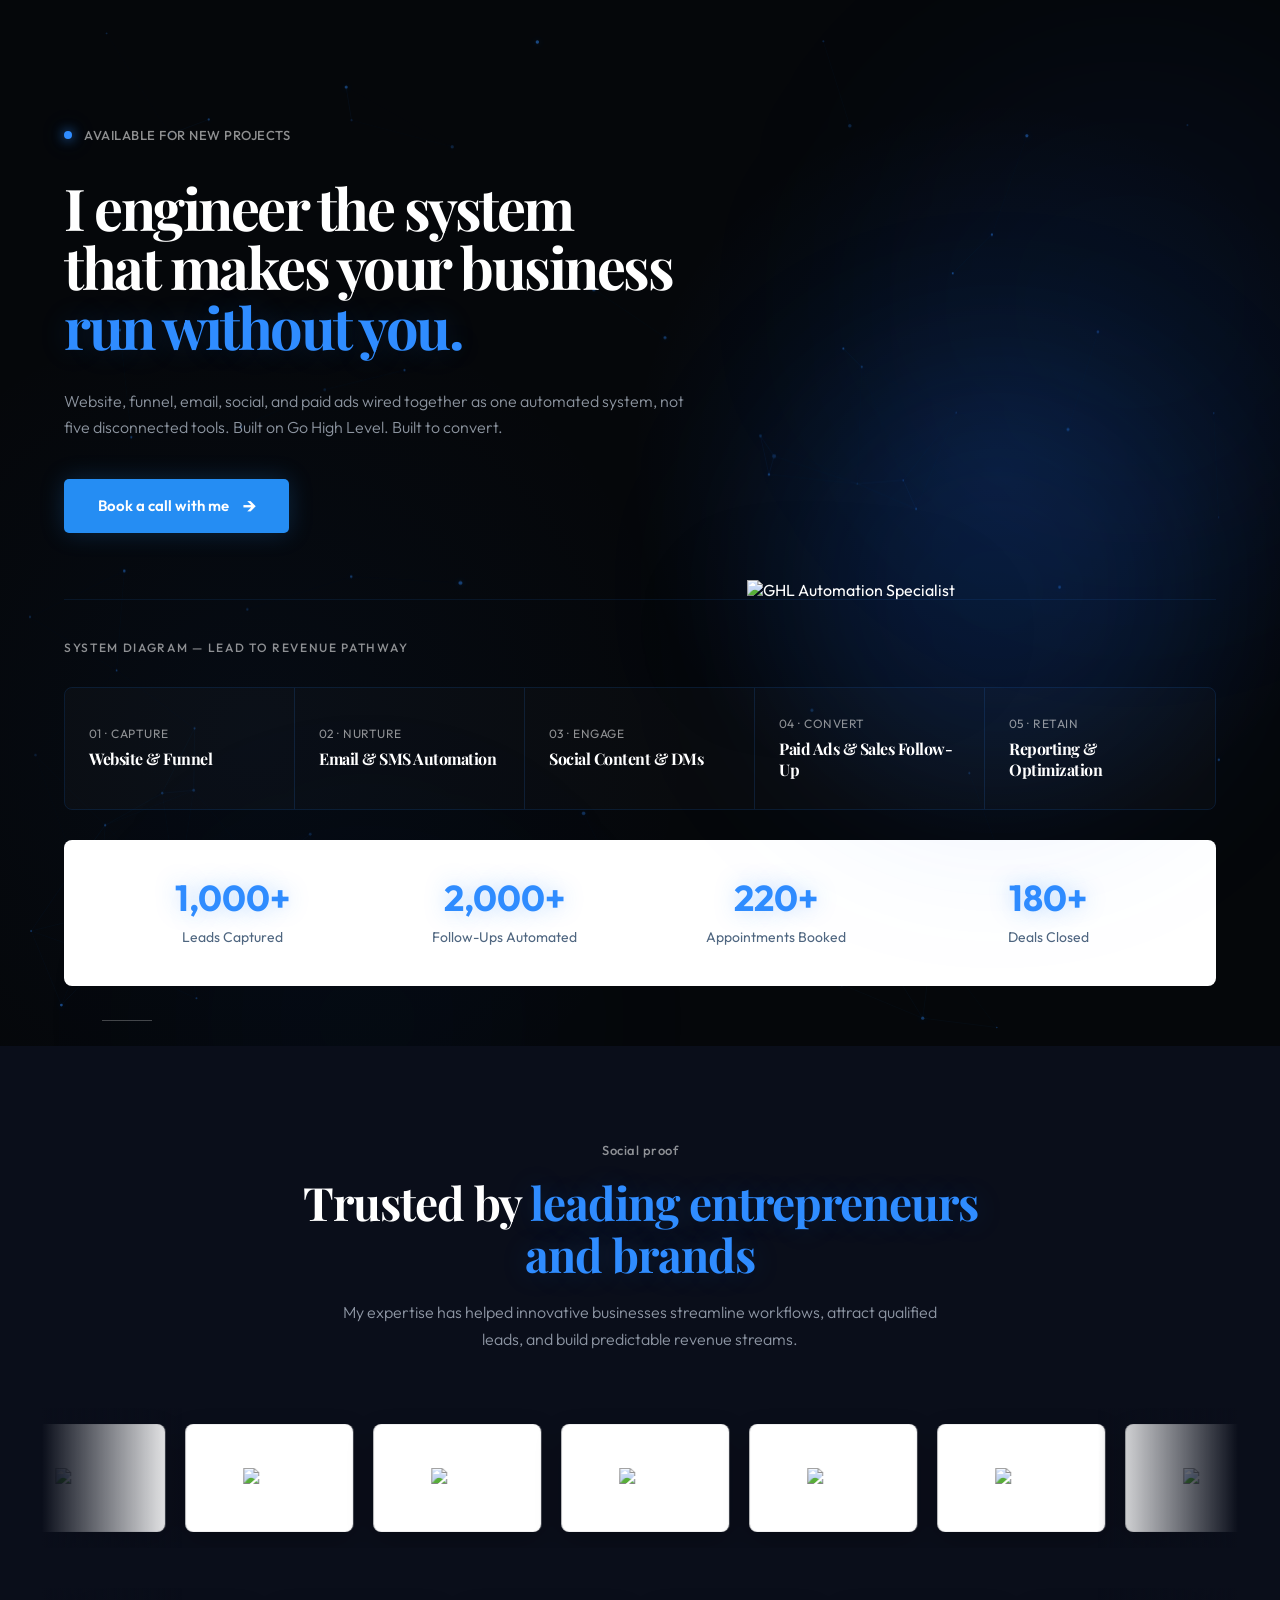
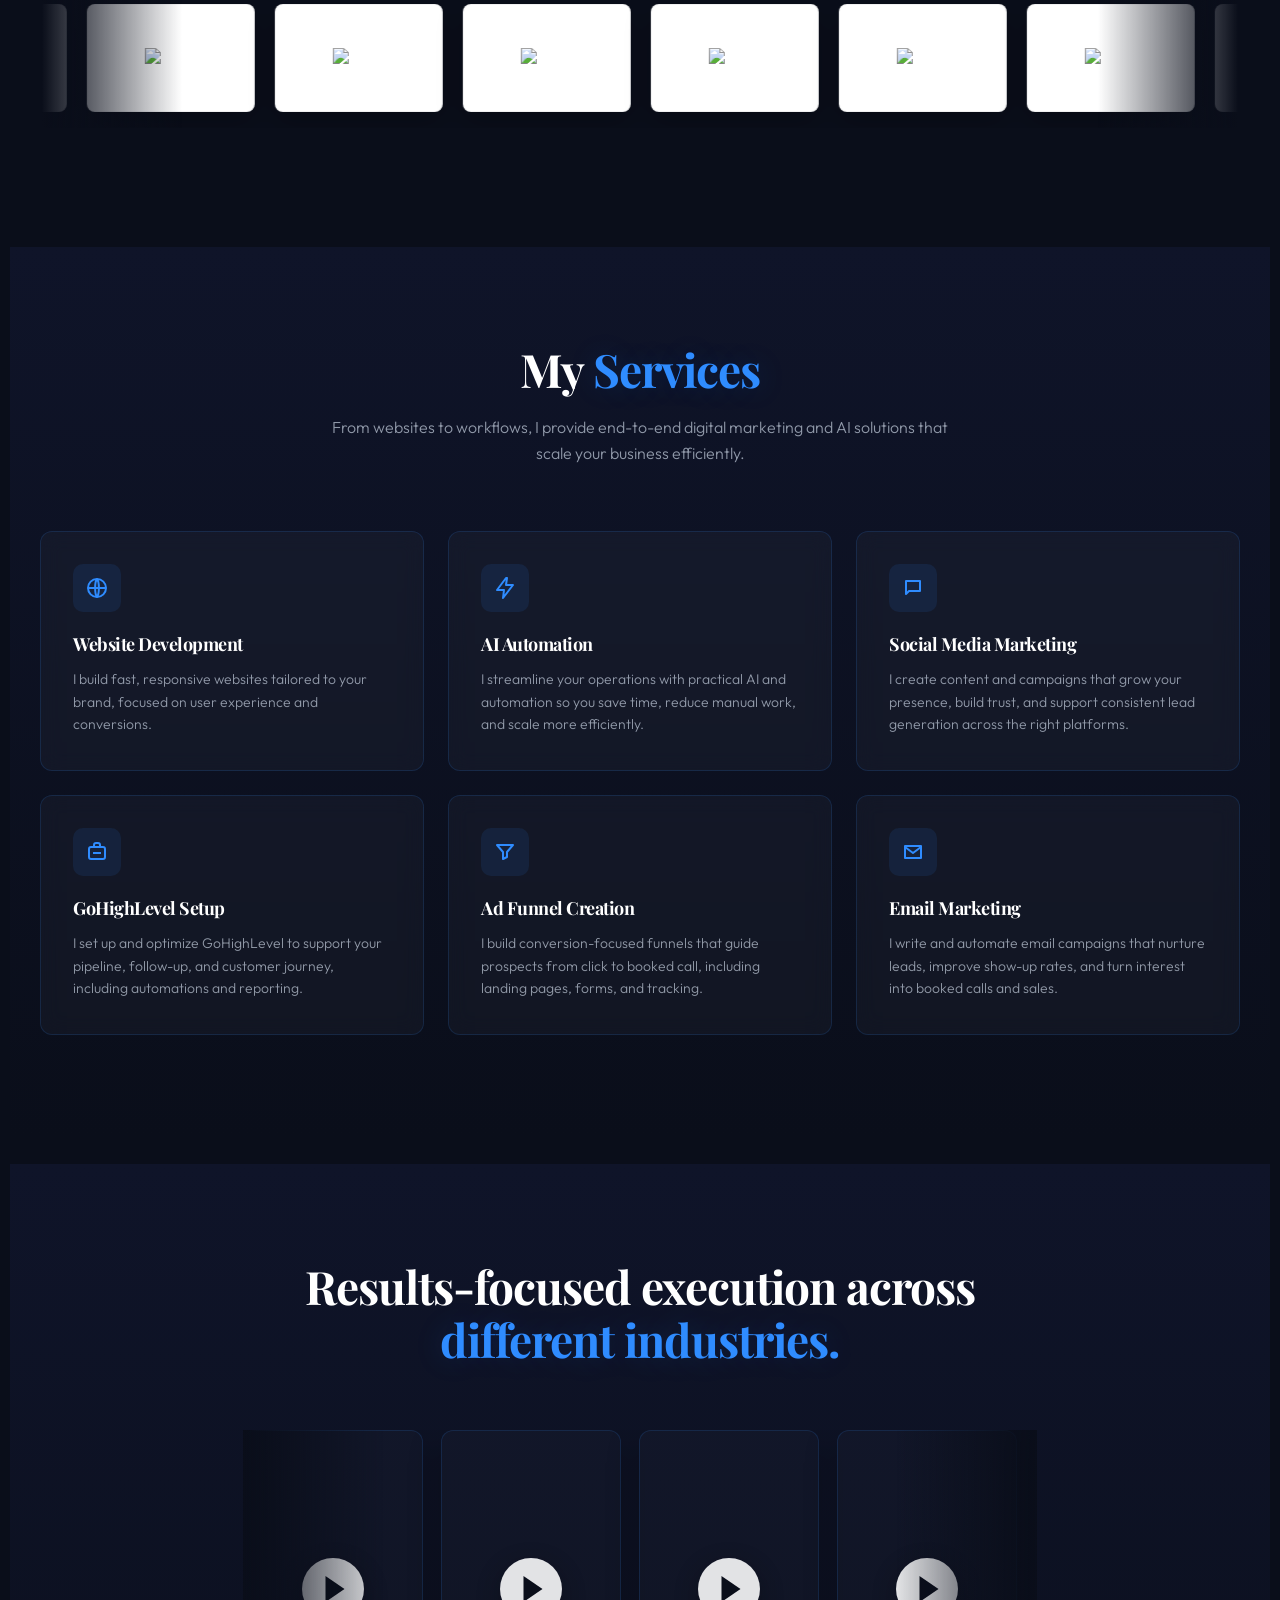
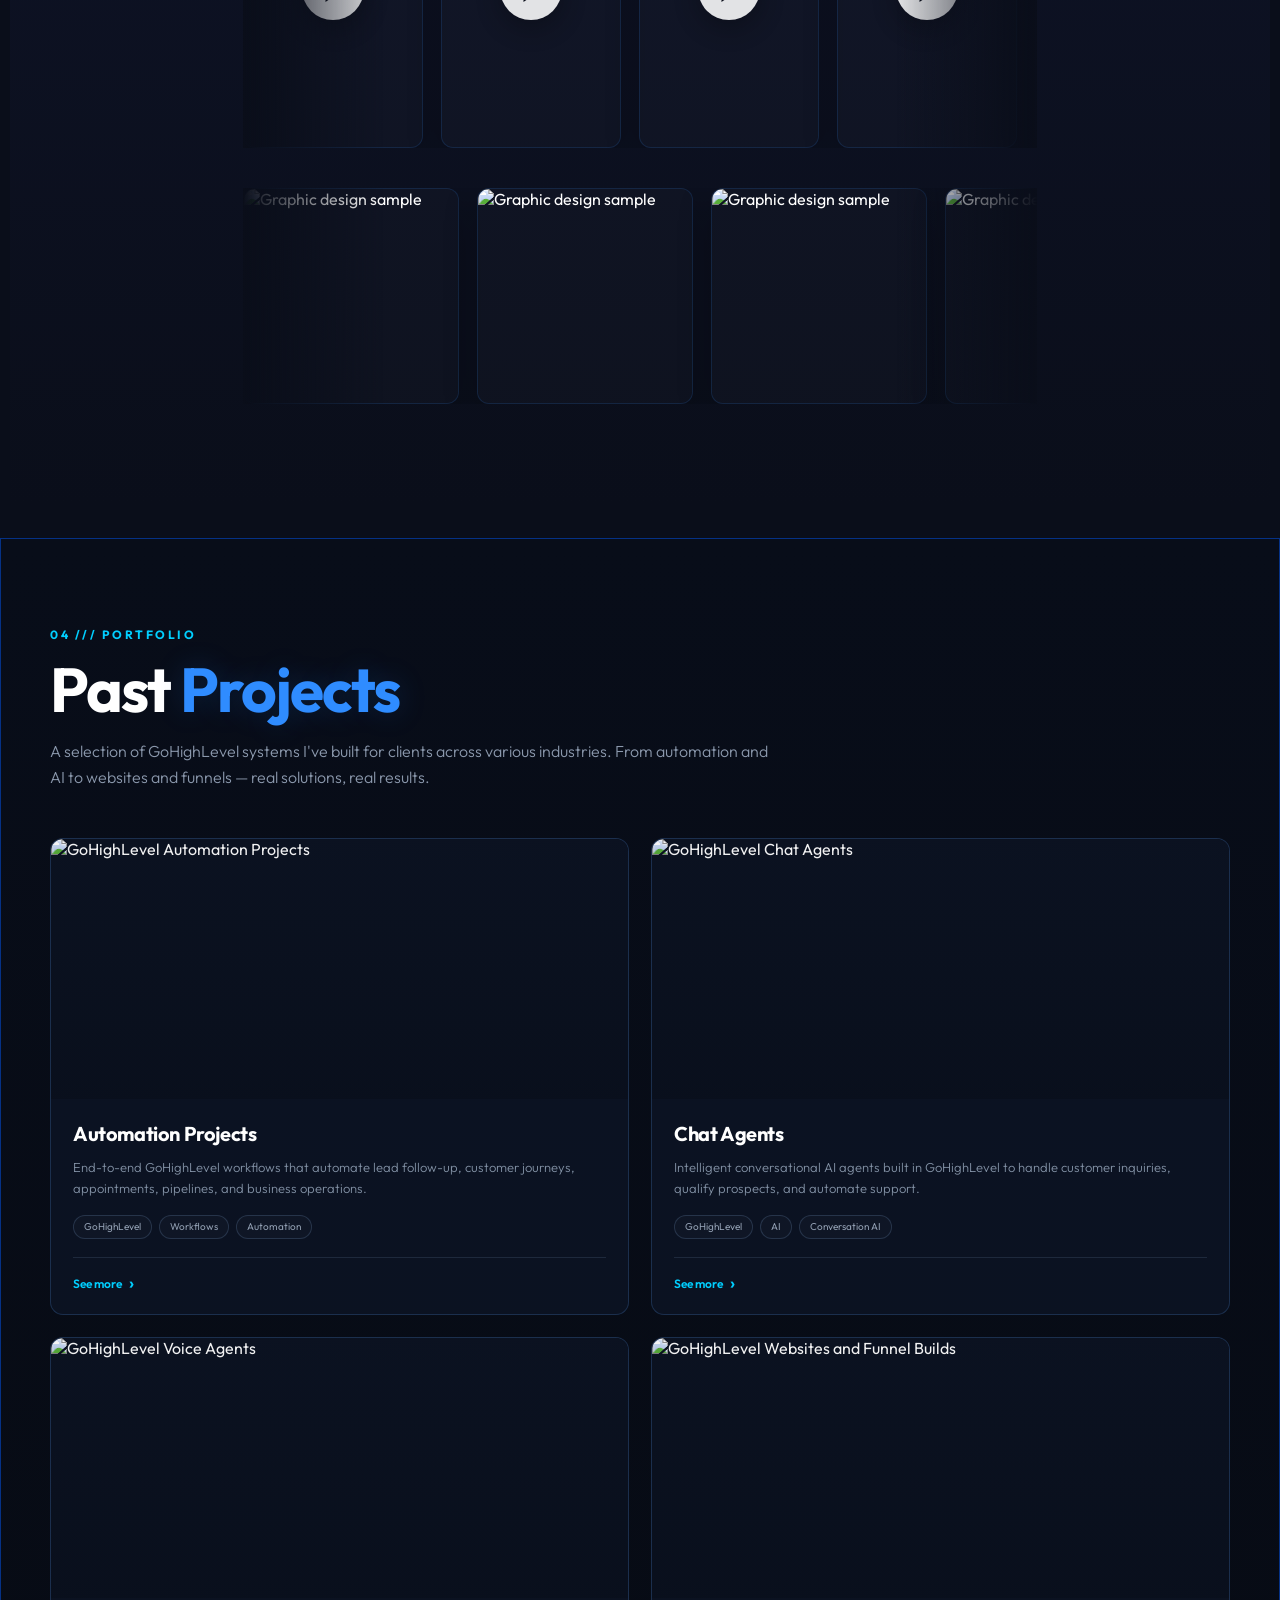
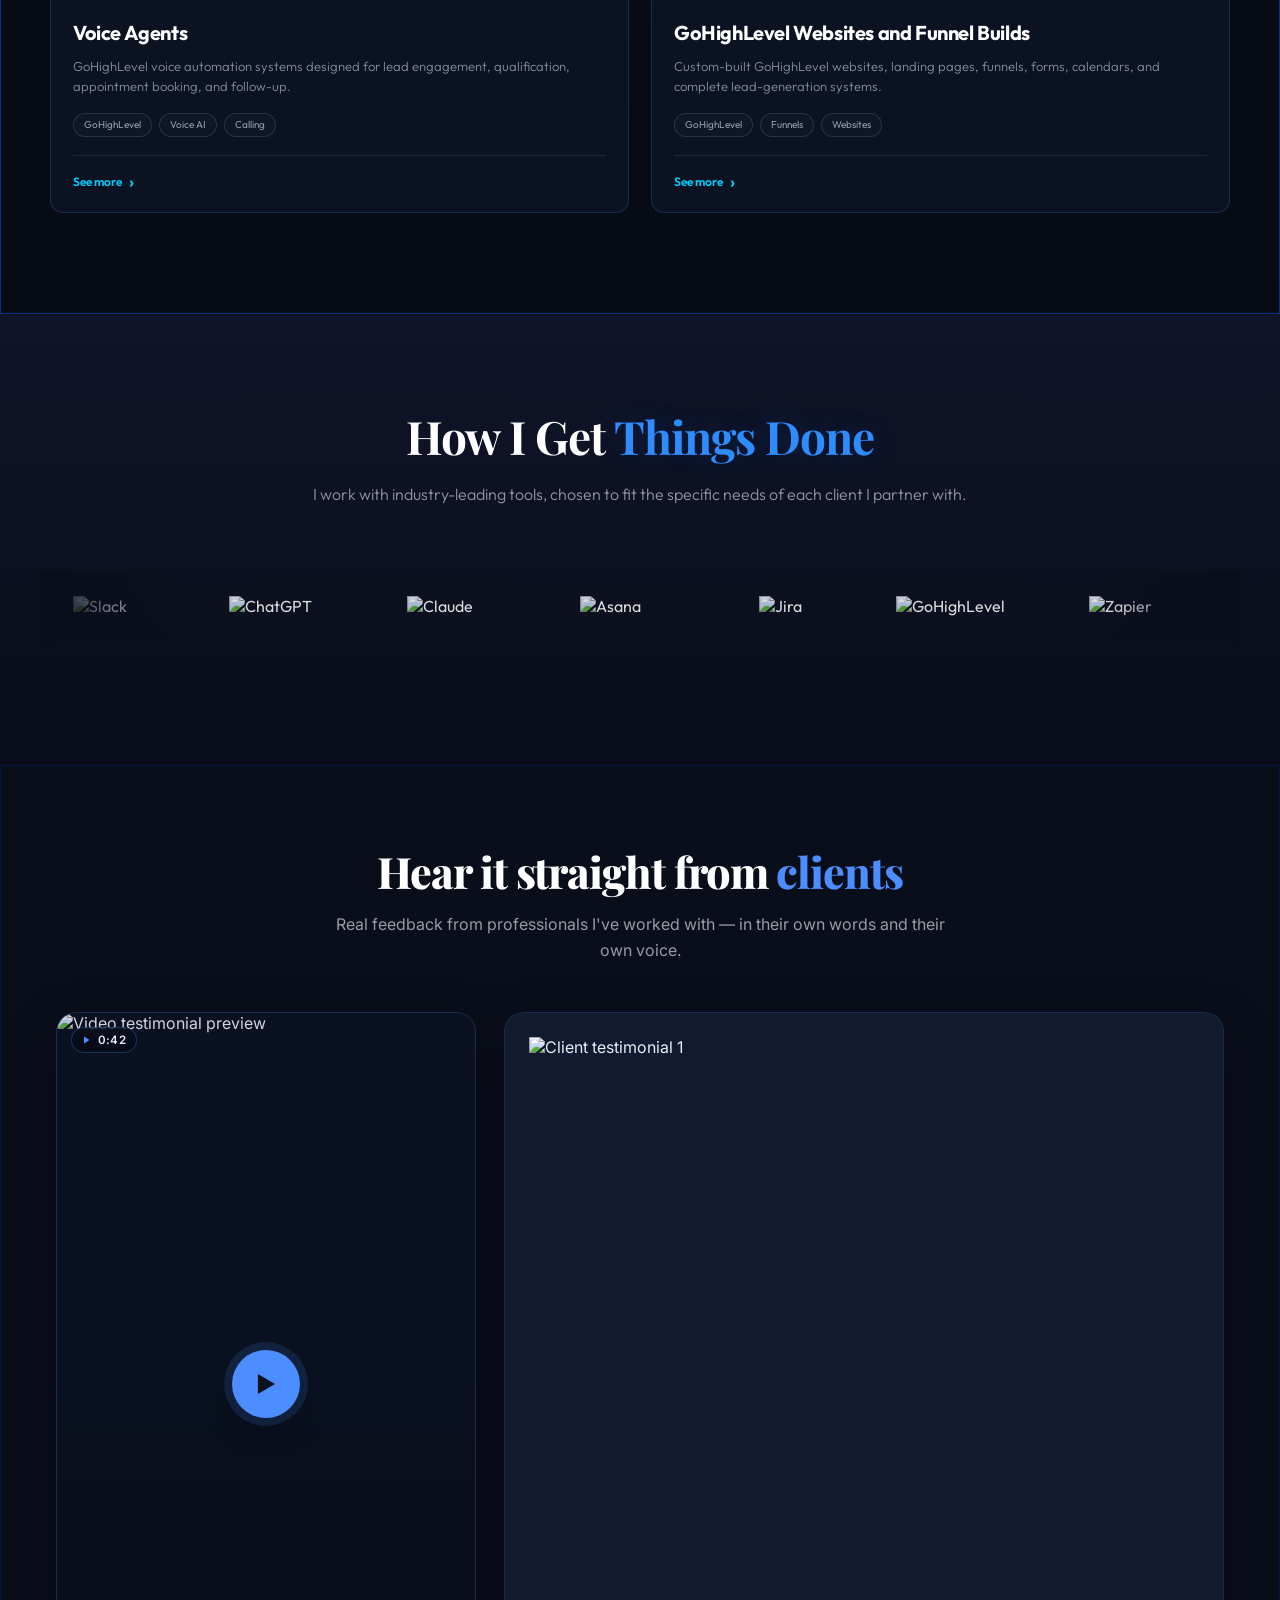
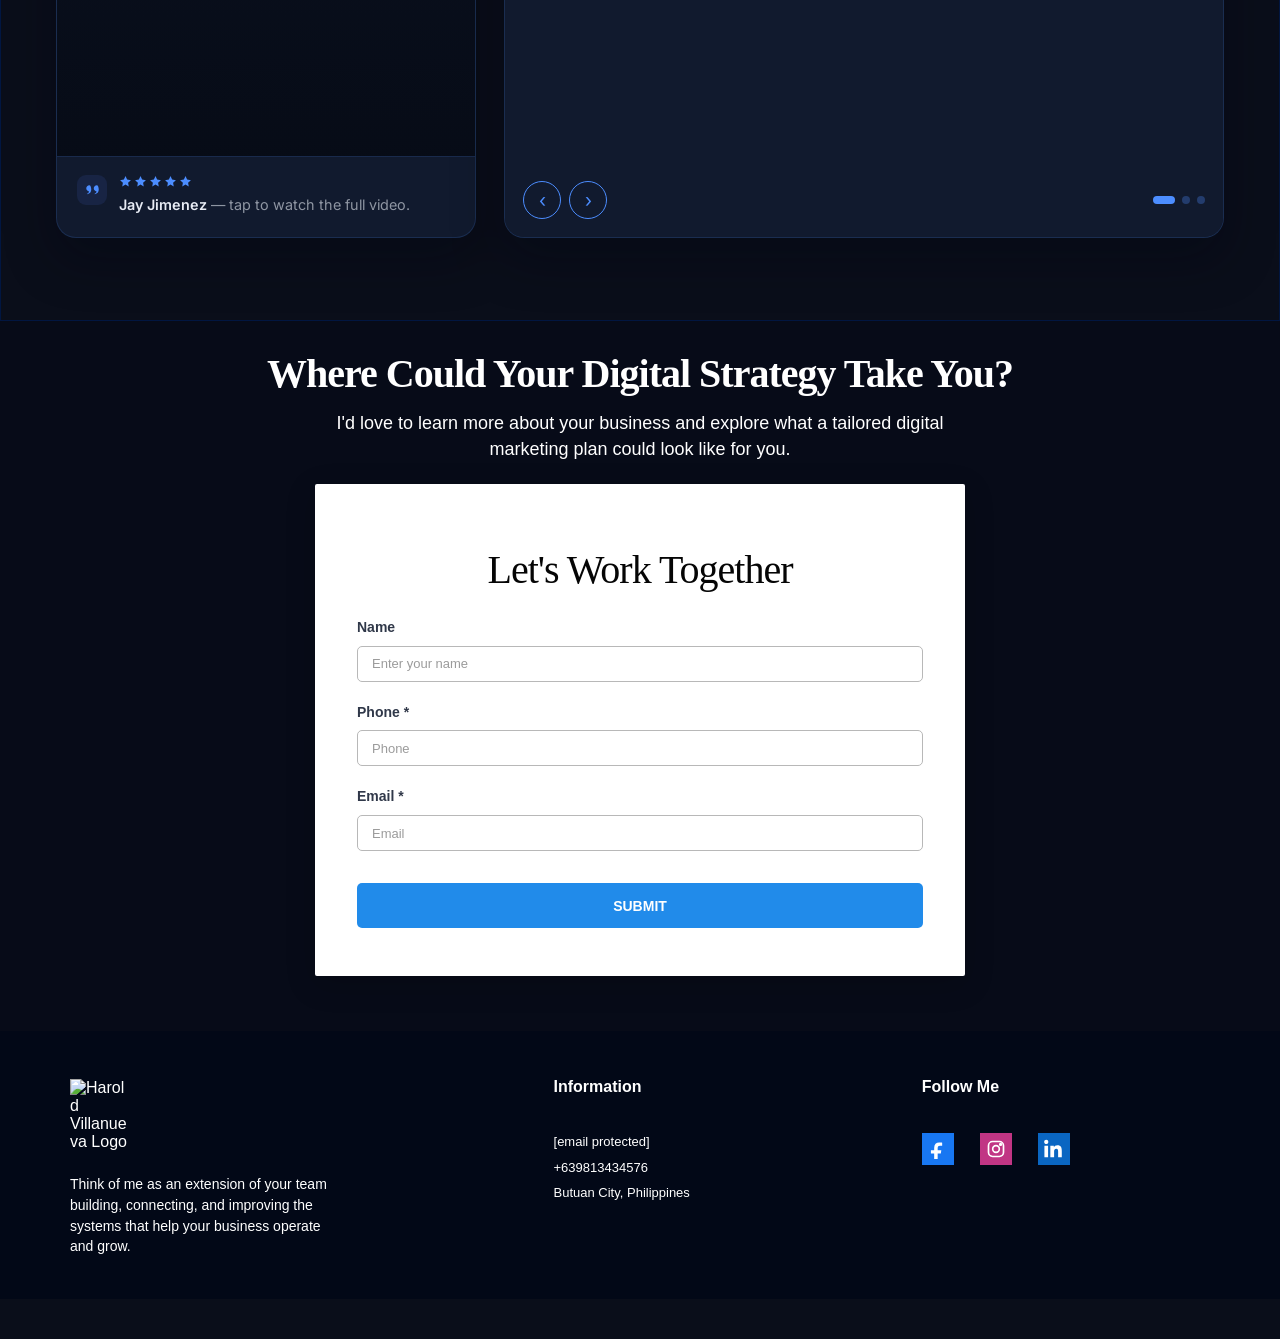
==== full-website/index.html @ 6b16e5f1 "Back up full Harold portfolio website: full-website/index.html" ====
<!DOCTYPE html><html  lang="en"><head><meta charset="utf-8"><meta name="viewport" content="width=device-width, initial-scale=1"><title>Harold Jay Villanueva I Digital Marketing Expert I Go High Level Expert</title><link rel="preconnect" href="https://fonts.gstatic.com/" crossorigin="anonymous"><link rel="preconnect" href="https://backend.leadconnectorhq.com" crossorigin="anonymous"><link rel="preconnect" href="https://images.leadconnectorhq.com" crossorigin="anonymous"><link rel="preconnect" href="https://cdn.filesafe.space" crossorigin="anonymous"><meta name="title" content="Harold Jay Villanueva I Digital Marketing Expert I Go High Level Expert"><meta property="og:title" content="Harold Jay Villanueva I Digital Marketing Expert I Go High Level Expert"><meta name="description" content="Helping individuals and business owners streamline processes"><meta property="og:description" content="Helping individuals and business owners streamline processes"><meta name="author" content="Harold Jay Villanueva"><meta property="og:author" content="Harold Jay Villanueva"><meta name="image" content="https://assets.cdn.filesafe.space/06wQWpntrjgXTInxIwio/media/686ffd9cba56d54d2b15bb8c.png"><meta property="og:image" content="https://assets.cdn.filesafe.space/06wQWpntrjgXTInxIwio/media/686ffd9cba56d54d2b15bb8c.png"><meta name="twitter:card" content="summary_large_image"><meta name="twitter:image" content="https://assets.cdn.filesafe.space/06wQWpntrjgXTInxIwio/media/686ffd9cba56d54d2b15bb8c.png"><meta name="keywords" content="GHL, Automation, Funnels, Website, CRM"><meta property="og:keywords" content="GHL, Automation, Funnels, Website, CRM"><meta property="og:type" content="website"><meta property="twitter:type" content="website"><meta name="robots" content="noindex"><style> 

 :root{ --primary: #37ca37;
--secondary: #188bf6;
--white: #ffffff;
--gray: #cbd5e0;
--black: #000000;
--red: #e93d3d;
--orange: #f6ad55;
--yellow: #faf089;
--green: #9ae6b4;
--teal: #81e6d9;
--malibu: #63b3ed;
--indigo: #757BBD;
--purple: #d6bcfa;
--pink: #fbb6ce;
--transparent: transparent;
--overlay: rgba(0, 0, 0, 0.5);
--color-mcp6cuh2: #1A202C;
--color-mcp6dgem: #2D3748;
--color-mcp6e2wu: #38B2AC;
--color-mcp6ed1z: #2B6CB0;
--color-mcp6x6mq: #4FD1C5;
--color-mcxqsbau: #F0B800;
--color-mcz5x0vb: #ECECEC;
--color-mcz6jzpw: #48566A;
--color-md22kgb7: #102d4cff;
--color-md22l1xv: #9cb1ec;
--color-md3z9lho: #FFF3E6;
--color-md3za9rm: #FFFFFF;
--color-md3zdxb5: #2C2C2C;
--color-lgf1duy4: #0E182C;
--color-lx2q00eu: #8893A8;
--color-pvahnyrs: #f9fafbff;
--color-ydayuqti: #c76630ff;
--color-eargkvvg: #f2f3f7ff;
--color-dticcbls: #ce682cff;
--color-zvuyqerg: #ef6c22ff;
--color-bzhtfhzg: #0059ff78;
--color-nrgjoteb: #d9d9d9ff;
--color-ndvfiuzz: #f3f4f6ff;
--color-lqwifwgk: #060533ff;
--color-xunuwerx: #0c0b59ff;
--cobalt: #155eef;
--smoke: #f5f5f5;
--color-aibmzsei: #141313ff;
--color-ihiezrdj: #1a1919ff;
--color-hrztmjhx: #13127bff;
--color-wqwmxlqb: #8f8fff17;
--color-rjnniioq: #e6e1e142;
--color-pankjzum: #020618ff;
--color-uianjvrc: #0a126dff;
--color-jrxyrjoh: #0a126eff;
--color-ciageflj: #01020dff;
--color-fjwsmgpl: #f96279ff;
--color-iuhbgokb: #22a302ff;
--color-ieyjbsur: #072f61ff;
--color-hqvsmdza: #f7f2f2b8;
--color-ozorbytt: #0a1220ff;
--color-lqlctnhn: #0d1726ff;
--color-wuihzvdk: #4aa3ffff;
--color-lepdiets: #2e8cfeff;
--color-gzfychpk: #011641ff;
--headlinefont: 'Montserrat';
--contentfont: 'Lato';
--text-color: #000000;
--link-color: #188bf6; } .bg-fixed{bottom:0;top:0;left:0;right:0;position:fixed;overflow:auto;background-color:var(--transparent)} 
            .drop-zone-draggable .hl_main_popup{box-shadow:none;padding:20px;margin-top:0;border-color:var(--gray);border-width:10px;border-style:solid;background-color:var(--white);width:720px}
            
            
            
          
#hl_main_popup.popup-body{position:absolute!important;left:50%!important;bottom:auto!important;transform:translate(-50%,0)!important;right:auto!important;box-shadow:none;padding:20px;margin-top:0;border-color:var(--gray);border-width:10px;border-style:solid;background-color:var(--white);width:720px}.--mobile #hl_main_popup.popup-body{width:380px!important}@media screen and (min-width:0px) and (max-width:767px){#hl_main_popup.popup-body{width:380px!important}} 
            .drop-zone-draggable .hl_main_popup-olc7fnXbaM{box-shadow:none;padding:20px;margin-top:0;border-color:var(--gray);border-width:10px;border-style:solid;background-color:var(--white);width:720px}
            
            
            
          
#hl_main_popup-olc7fnXbaM.popup-body{position:absolute!important;left:50%!important;bottom:auto!important;transform:translate(-50%,0)!important;right:auto!important;box-shadow:none;padding:20px;margin-top:0;border-color:var(--gray);border-width:10px;border-style:solid;background-color:var(--white);width:720px}.--mobile #hl_main_popup-olc7fnXbaM.popup-body{width:380px!important}@media screen and (min-width:0px) and (max-width:767px){#hl_main_popup-olc7fnXbaM.popup-body{width:380px!important}}  
 /* ---- Section styles ----- */ 
:root{--black:#000000;--transparent:transparent;--color-mcz5x0vb:#ECECEC;--color-lx2q00eu:#8893A8;--color-ieyjbsur:#072f61ff}.hl_page-preview--content .row-N_XUv-zSga,.hl_page-preview--content .section-e2PqpdCBND{box-shadow:none;padding:0;background-color:var(--transparent);border-width:0;border-radius:0}.hl_page-preview--content .section-e2PqpdCBND{margin:0;border-color:var(--color-lx2q00eu);border-style:solid;inline-colors:var(--color-ieyjbsur),var(--color-mcz5x0vb),var(--color-lx2q00eu)}.hl_page-preview--content .row-N_XUv-zSga{margin:0 auto;backdrop-filter:none;border-color:var(--black);border-style:none;width:100%}@media screen and (min-width:0px) and (max-width:767px){.hl_page-preview--content .row-N_XUv-zSga{padding-left:0!important;padding-right:0!important}}.hl_page-preview--content .col-ywDeoJkDp2{box-shadow:none;padding:0;background-color:var(--transparent);backdrop-filter:none;width:48.8%;border-color:var(--black);border-width:0;border-style:none;border-radius:0;margin:0}.hl_page-preview--content .custom-code-l24FBrHRil{margin:0;width:auto;height:auto}#section-e2PqpdCBND>.inner{max-width:100%}@media (max-width:1024px){#section-e2PqpdCBND{animation:none!important}}.--mobile #row-N_XUv-zSga,.--mobile #section-e2PqpdCBND{animation:none!important}@media (max-width:1024px){#row-N_XUv-zSga{animation:none!important}}#col-ywDeoJkDp2>.inner{flex-direction:column;justify-content:center;align-items:inherit;flex-wrap:nowrap}@media (max-width:1024px){#col-ywDeoJkDp2{animation:none!important}}.--mobile #col-ywDeoJkDp2{animation:none!important} 
 /* ---- Section styles ----- */ 
:root{--black:#000000;--transparent:transparent;--color-ieyjbsur:#072f61ff}.hl_page-preview--content .section-DQb8GbKmaP{box-shadow:none;padding:0;margin:0;background-color:var(--transparent);border-color:var(--color-ieyjbsur);border-width:0;border-style:solid;inline-colors:var(--color-ieyjbsur);border-radius:0}.hl_page-preview--content .col-pqlc2XKvj4,.hl_page-preview--content .row-r5J-_OwQB5{margin:0 auto 10px;box-shadow:none;padding:0 5px;background-color:var(--transparent);backdrop-filter:none;border-color:var(--black);border-width:0;border-style:none;border-radius:0;width:100%}.hl_page-preview--content .col-pqlc2XKvj4{margin:0}.hl_page-preview--content .custom-code-DamdJkDfQ4{margin:0;width:auto;height:auto}#section-DQb8GbKmaP>.inner{max-width:100%}@media (max-width:1024px){#section-DQb8GbKmaP{animation:none!important}}.--mobile #row-r5J-_OwQB5,.--mobile #section-DQb8GbKmaP{animation:none!important}@media (max-width:1024px){#row-r5J-_OwQB5{animation:none!important}}#col-pqlc2XKvj4>.inner{flex-direction:column;justify-content:center;align-items:inherit;flex-wrap:nowrap}@media (max-width:1024px){#col-pqlc2XKvj4{animation:none!important}}.--mobile #col-pqlc2XKvj4{animation:none!important} 
 /* ---- Section styles ----- */ 
:root{--black:#000000;--transparent:transparent}.hl_page-preview--content .col-S6KiKDOlHJ,.hl_page-preview--content .row-XYX76koR7e,.hl_page-preview--content .section-qsHHPvD1LN{box-shadow:none;padding:5px 0;margin:0;background-color:var(--transparent);backdrop-filter:none;border-color:var(--black);border-width:2px;border-style:solid}.hl_page-preview--content .col-S6KiKDOlHJ,.hl_page-preview--content .row-XYX76koR7e{margin:0 auto;padding:0 5px;width:100%}.hl_page-preview--content .col-S6KiKDOlHJ{margin:0}.hl_page-preview--content .custom-code-TVV8XABeM8{margin:0;width:auto;height:auto}#section-qsHHPvD1LN>.inner{max-width:100%}@media (max-width:1024px){#section-qsHHPvD1LN{animation:none!important}}.--mobile #row-XYX76koR7e,.--mobile #section-qsHHPvD1LN{animation:none!important}@media (max-width:1024px){#row-XYX76koR7e{animation:none!important}}#col-S6KiKDOlHJ>.inner{flex-direction:column;justify-content:center;align-items:inherit;flex-wrap:nowrap}@media (max-width:1024px){#col-S6KiKDOlHJ{animation:none!important}}.--mobile #col-S6KiKDOlHJ{animation:none!important} 
 /* ---- Section styles ----- */ 
:root{--black:#000000;--transparent:transparent}.hl_page-preview--content .col-4GsSbAYpwk,.hl_page-preview--content .row-pUfSMvAfzR,.hl_page-preview--content .section-rV4-T6UGXa{box-shadow:none;padding:20px 0 5px;margin:0;background-color:var(--transparent);backdrop-filter:none;border-color:var(--black);border-width:2px;border-style:solid}.hl_page-preview--content .col-4GsSbAYpwk,.hl_page-preview--content .row-pUfSMvAfzR{margin:0 auto;padding:0 5px;width:100%}.hl_page-preview--content .col-4GsSbAYpwk{margin:0}.hl_page-preview--content .custom-code-2n4sb9ufns{margin:0;width:auto;height:auto}#section-rV4-T6UGXa>.inner{max-width:100%}@media (max-width:1024px){#section-rV4-T6UGXa{animation:none!important}}.--mobile #row-pUfSMvAfzR,.--mobile #section-rV4-T6UGXa{animation:none!important}@media (max-width:1024px){#row-pUfSMvAfzR{animation:none!important}}#col-4GsSbAYpwk>.inner{flex-direction:column;justify-content:center;align-items:inherit;flex-wrap:nowrap}@media (max-width:1024px){#col-4GsSbAYpwk{animation:none!important}}.--mobile #col-4GsSbAYpwk{animation:none!important} 
 /* ---- Section styles ----- */ 
:root{--black:#000000;--transparent:transparent;--color-bzhtfhzg:#0059ff78}.hl_page-preview--content .col-xYB71isZkY,.hl_page-preview--content .row--0cdBI6s2n,.hl_page-preview--content .section-vhHhL2k-Xy{box-shadow:none;padding:0;margin:0;background-color:var(--transparent);backdrop-filter:none;border-color:var(--black);border-width:2px;border-style:solid}.hl_page-preview--content .col-xYB71isZkY,.hl_page-preview--content .row--0cdBI6s2n{margin:0 auto;width:100%}.hl_page-preview--content .col-xYB71isZkY{padding:5px 0 0;margin:0}.hl_page-preview--content .col-8VqZoBVfvG,.hl_page-preview--content .col-kctm_qr5jx,.hl_page-preview--content .row-Nv2F0soqYa,.hl_page-preview--content .row-agM17Lcznv{margin:0 auto;box-shadow:none;padding:5px 0 0;background-color:var(--transparent);backdrop-filter:none;border-color:var(--black);border-width:2px;border-style:solid;width:100%}.hl_page-preview--content .col-8VqZoBVfvG,.hl_page-preview--content .col-kctm_qr5jx,.hl_page-preview--content .row-agM17Lcznv{margin:0}.hl_page-preview--content .col-8VqZoBVfvG,.hl_page-preview--content .row-agM17Lcznv{margin:0 auto;padding:10px 0 0}.hl_page-preview--content .col-8VqZoBVfvG{padding:0;width:25%;border-color:var(--color-bzhtfhzg);border-width:1px;margin:0}.hl_page-preview--content .custom-code-dFIWBkJXOv{margin:0;width:auto;height:auto}#section-vhHhL2k-Xy>.inner{max-width:100%}@media (max-width:1024px){#section-vhHhL2k-Xy{animation:none!important}}.--mobile #row--0cdBI6s2n,.--mobile #section-vhHhL2k-Xy{animation:none!important}@media (max-width:1024px){#row--0cdBI6s2n{animation:none!important}}#col-xYB71isZkY>.inner{flex-direction:column;justify-content:center;align-items:inherit;flex-wrap:nowrap}@media (max-width:1024px){#col-xYB71isZkY{animation:none!important}}.--mobile #col-xYB71isZkY,.--mobile #row-Nv2F0soqYa{animation:none!important}@media (max-width:1024px){#row-Nv2F0soqYa{animation:none!important}}#col-kctm_qr5jx>.inner{flex-direction:column;justify-content:center;align-items:inherit;flex-wrap:nowrap}@media (max-width:1024px){#col-kctm_qr5jx{animation:none!important}}.--mobile #col-kctm_qr5jx,.--mobile #row-agM17Lcznv{animation:none!important}@media (max-width:1024px){#row-agM17Lcznv{animation:none!important}}#col-8VqZoBVfvG>.inner{flex-direction:column;justify-content:center;align-items:inherit;flex-wrap:nowrap}@media (max-width:1024px){#col-8VqZoBVfvG{animation:none!important}}.--mobile #col-8VqZoBVfvG{animation:none!important} 
 /* ---- Section styles ----- */ 
:root{--black:#000000;--transparent:transparent}.hl_page-preview--content .col-GgfGiB3AmV,.hl_page-preview--content .row-sBSNrXIBfy,.hl_page-preview--content .section-P67kqT6Nhg{box-shadow:none;padding:0 0 10px;margin:0;background-color:var(--transparent);backdrop-filter:none;border-color:var(--black);border-width:0;border-style:none;border-radius:0}.hl_page-preview--content .col-GgfGiB3AmV,.hl_page-preview--content .row-sBSNrXIBfy{margin:0 auto;padding:0 0 5px;width:100%}.hl_page-preview--content .col-GgfGiB3AmV{margin:0}.hl_page-preview--content .custom-code-b9JcxemXIP{margin:0;width:auto;height:auto}#section-P67kqT6Nhg>.inner{max-width:100%}@media (max-width:1024px){#section-P67kqT6Nhg{animation:none!important}}.--mobile #row-sBSNrXIBfy,.--mobile #section-P67kqT6Nhg{animation:none!important}@media (max-width:1024px){#row-sBSNrXIBfy{animation:none!important}}#col-GgfGiB3AmV>.inner{flex-direction:column;justify-content:center;align-items:inherit;flex-wrap:nowrap}@media (max-width:1024px){#col-GgfGiB3AmV{animation:none!important}}.--mobile #col-GgfGiB3AmV{animation:none!important} 
 /* ---- Section styles ----- */ 
:root{--black:#000000;--transparent:transparent;--color-uianjvrc:#0a126dff;--color-wuihzvdk:#4aa3ffff;--color-lepdiets:#2e8cfeff;--color-gzfychpk:#011641ff}.hl_page-preview--content .section-lHiOFfiXuU{box-shadow:none;padding:2px 0;margin:0;background-color:var(--transparent);backdrop-filter:none;border-color:var(--color-gzfychpk);border-width:1px;border-style:solid;border-radius:0;inline-colors:var(--color-lepdiets),var(--color-uianjvrc),var(--color-wuihzvdk),var(--color-gzfychpk)}.hl_page-preview--content .col-IyuvbdPMhw,.hl_page-preview--content .row-P6iNAHPv-l{margin:0 auto;box-shadow:none;padding:0;background-color:var(--transparent);backdrop-filter:none;border-color:var(--black);border-width:0;border-style:none;border-radius:0;width:100%}.hl_page-preview--content .col-IyuvbdPMhw{margin:0}.hl_page-preview--content .custom-code-YBzwyz36O1{margin:0;width:auto;height:auto}#section-lHiOFfiXuU>.inner{max-width:100%}@media (max-width:1024px){#section-lHiOFfiXuU{animation:none!important}}.--mobile #row-P6iNAHPv-l,.--mobile #section-lHiOFfiXuU{animation:none!important}@media (max-width:1024px){#row-P6iNAHPv-l{animation:none!important}}#col-IyuvbdPMhw>.inner{flex-direction:column;justify-content:center;align-items:inherit;flex-wrap:nowrap}@media (max-width:1024px){#col-IyuvbdPMhw{animation:none!important}}.--mobile #col-IyuvbdPMhw{animation:none!important} 
 /* ---- Section styles ----- */ 
:root{--black:#000000;--transparent:transparent}.hl_page-preview--content .col-2GNI2daEwa,.hl_page-preview--content .row-l6EH93GGsg,.hl_page-preview--content .section-kWVw-48k_B{box-shadow:none;padding:0;margin:0;background-color:var(--transparent);backdrop-filter:none;border-color:var(--black);border-width:0;border-style:none;border-radius:0}.hl_page-preview--content .col-2GNI2daEwa,.hl_page-preview--content .row-l6EH93GGsg{margin:0 auto;width:100%}.hl_page-preview--content .col-2GNI2daEwa{margin:0}.hl_page-preview--content .custom-code-RTfQh3NDb4{margin:0;width:auto;height:auto}#section-kWVw-48k_B>.inner{max-width:100%}@media (max-width:1024px){#section-kWVw-48k_B{animation:none!important}}.--mobile #row-l6EH93GGsg,.--mobile #section-kWVw-48k_B{animation:none!important}@media (max-width:1024px){#row-l6EH93GGsg{animation:none!important}}#col-2GNI2daEwa>.inner{flex-direction:column;justify-content:center;align-items:inherit;flex-wrap:nowrap}@media (max-width:1024px){#col-2GNI2daEwa{animation:none!important}}.--mobile #col-2GNI2daEwa{animation:none!important} 
 /* ---- Section styles ----- */ 
:root{--black:#000000;--transparent:transparent}.hl_page-preview--content .col-UGk2l_jfug,.hl_page-preview--content .row-Y_agPbeKnx,.hl_page-preview--content .section-tR3KLOyJBn{box-shadow:none;padding:0 0 20px;margin:0;background-color:var(--transparent);backdrop-filter:none;border-color:var(--black);border-width:0;border-style:none;border-radius:0}.hl_page-preview--content .col-UGk2l_jfug,.hl_page-preview--content .row-Y_agPbeKnx{margin:0 auto;padding:0 0 10px;width:100%}.hl_page-preview--content .col-UGk2l_jfug{margin:0}.hl_page-preview--content .custom-code-bxg7QK_ZGO{margin:0;width:auto;height:auto}#section-tR3KLOyJBn>.inner{max-width:100%}@media (max-width:1024px){#section-tR3KLOyJBn{animation:none!important}}.--mobile #row-Y_agPbeKnx,.--mobile #section-tR3KLOyJBn{animation:none!important}@media (max-width:1024px){#row-Y_agPbeKnx{animation:none!important}}#col-UGk2l_jfug>.inner{flex-direction:column;justify-content:center;align-items:inherit;flex-wrap:nowrap}@media (max-width:1024px){#col-UGk2l_jfug{animation:none!important}}.--mobile #col-UGk2l_jfug{animation:none!important}

@media (max-width: 1024px) {
  #section-e2PqpdCBND,
  #row-N_XUv-zSga,
  #col-ywDeoJkDp2,
  #section-DQb8GbKmaP,
  #row-r5J-_OwQB5,
  #col-pqlc2XKvj4,
  #section-qsHHPvD1LN,
  #row-XYX76koR7e,
  #col-S6KiKDOlHJ,
  #section-rV4-T6UGXa,
  #row-pUfSMvAfzR,
  #col-4GsSbAYpwk,
  #section-vhHhL2k-Xy,
  #row--0cdBI6s2n,
  #col-xYB71isZkY,
  #row-Nv2F0soqYa,
  #col-kctm_qr5jx,
  #row-agM17Lcznv,
  #col-8VqZoBVfvG,
  #section-P67kqT6Nhg,
  #row-sBSNrXIBfy,
  #col-GgfGiB3AmV,
  #section-lHiOFfiXuU,
  #row-P6iNAHPv-l,
  #col-IyuvbdPMhw,
  #section-kWVw-48k_B,
  #row-l6EH93GGsg,
  #col-2GNI2daEwa,
  #section-tR3KLOyJBn,
  #row-Y_agPbeKnx,
  #col-UGk2l_jfug {
    animation: none !important;
  }
}
</style><link rel="stylesheet" href media="print" onload="this.media='all'"><style>:root{--sticky-header-height:0px}[id]{scroll-margin-top:var(--sticky-header-height)}.flex{display:flex}.flex-col{flex-direction:column}.flex-wrap{flex-wrap:wrap}.flex-grow{flex-grow:9999}.align-center{align-items:center}.h-full{height:100%}.max-w-400{max-width:400px}.text-right{text-align:right}.d-grid{display:grid}.px-0{padding-left:0!important;padding-right:0!important}.gap-1{gap:.3rem}.items-end{align-items:flex-end}.relative{position:relative}.gap-2{gap:.625rem}.mt-20{margin-top:20px}.mt-8{margin-top:32px}.ml-3{margin-left:.75rem}.mr-10{margin-right:10px}.mt-4{margin-top:1rem}.mb-4{margin-bottom:1rem}.w-100{width:100%}.h-100{height:100%}.w-50{width:50%}.w-25{width:25%}.mw-100{max-width:100%}.noBorder{border:none!important}.iti__flag{background-image:url(https://stcdn.leadconnectorhq.com/intl-tel-input/17.0.12/img/flags.png)}.pointer{cursor:pointer}@media(min-resolution:192dpi){.iti__flag{background-image:url(https://stcdn.leadconnectorhq.com/intl-tel-input/17.0.12/img/flags@2x.png)}}.iti__country{display:flex;justify-content:space-between}.iti__hide{display:none}@media(min-width:768px){.hl_wrapper.nav-shrink .hl_wrapper--inner.page-creator,body{padding-top:0}.hl_page-creator--menu{left:0;top:0;z-index:10}.hl_wrapper{padding-left:0}}@media(min-width:1200px){.hl_wrapper.nav-shrink{padding-left:0!important}}html body .hl_wrapper{height:100vh;overflow:hidden}body{margin:0;-webkit-font-smoothing:antialiased}img{border-style:none;vertical-align:middle}.bg-fixed{z-index:-1}.progress-outer{background-color:#f5f5f5;border-radius:inherit;box-shadow:inset 0 1px 2px #0000001a;font-size:14px;height:35px;line-height:36px;overflow:hidden;padding-bottom:0;padding-top:0;width:100%}.progress-inner{box-shadow:inset 0 -1px #00000026;color:#fff;float:left;font-size:14px;height:100%;padding-left:10px;padding-right:10px;transition:width .6s ease;width:0}.progress0{width:0}.progress10{width:10%}.progress20{width:20%}.progress30{width:30%}.progress40{width:40%}.progress50{width:50%}.progress60{width:60%}.progress70{width:70%}.progress80{width:80%}.progress90{width:90%}.progress100{width:100%}.progressbarOffsetWhite{background:#f5f5f5}.progressbarOffsetTransparentWhite{background-color:#ffffff80}.progressbarOffsetBlack{background:#333}.progressbarOffsetTransparentBlack{background-color:#7e7e7e80}.text-white{color:#fff}.text-bold{font-weight:700}.text-italic{font-style:italic}.text-bold-italic{font-style:italic;font-weight:700}.progressbarSmall{font-size:14px;height:35px;line-height:36px}.progressbarMedium{font-size:19px;height:45px;line-height:45px}.progressbarLarge{font-size:21px;height:65px;line-height:65px}.recaptcha-container{margin-bottom:1em}.recaptcha-container p{color:red;margin-top:1em}.button-recaptcha-container div:first-child{height:auto!important;width:100%!important}.card-el-error-msg{align-items:center;color:#e25950;display:flex;font-size:13px;justify-content:flex-start;padding:10px 0;text-align:center}.card-el-error-msg svg{color:#f87171;margin-right:2px}.hl-faq-child-heading{border:none;cursor:pointer;justify-content:space-between;outline:none;padding:15px;width:100%}.hl-faq-child-head,.hl-faq-child-heading{align-items:center;display:flex}.v-enter-active,.v-leave-active{transition:opacity .2s ease-out}.v-enter-from,.v-leave-to{opacity:0}.faq-separated-child{margin-bottom:10px}.hl-faq-child-panel img{border-radius:15px;cursor:pointer}.hl-faq-child-heading-icon.left{margin-right:1em}.expand-collapse-all-button{background-color:transparent;border:1px solid #d1d5db;border-radius:15px;color:#3b82f6;cursor:pointer;font-size:12px;font-weight:400;line-height:16px;margin:1em 0;padding:5px 15px}.hl-faq-child-panel{transition:padding .2s ease}.v-spinner .v-moon1{position:relative}.v-spinner .v-moon1,.v-spinner .v-moon2{animation:v-moonStretchDelay .6s linear 0s infinite;animation-fill-mode:forwards}.v-spinner .v-moon2{opacity:.8;position:absolute}.v-spinner .v-moon3{opacity:.1}@keyframes v-moonStretchDelay{to{transform:rotate(1turn)}}.generic-error-message{color:red;font-weight:500;margin-top:.5rem;text-align:center}#faq-overlay{background:var(--overlay);height:100vh;opacity:.8;width:100vw}#faq-overlay,#faq-popup{position:fixed;z-index:1000}#faq-popup{background:#fff;height:auto;left:50%;margin-left:-250px;margin-top:-250px;top:50%;width:500px}#popupclose{cursor:pointer;float:right;padding:10px}.popupcontent{height:auto!important;width:100%!important}#button{cursor:pointer}.dark{background-color:#000}.antialiased{-webkit-font-smoothing:antialiased;-moz-osx-font-smoothing:grayscale}.spotlight{background:linear-gradient(45deg,#00dc82,#36e4da 50%,#0047e1);bottom:-30vh;filter:blur(20vh);height:40vh}.z-10{z-index:10}.right-0{right:0}.left-0{left:0}.fixed{position:fixed}.text-black{--tw-text-opacity:1;color:rgba(0,0,0,var(--tw-text-opacity))}.overflow-hidden{overflow:hidden}.min-h-screen{min-height:100vh}.font-sans{font-family:ui-sans-serif,system-ui,-apple-system,BlinkMacSystemFont,Segoe UI,Roboto,Helvetica Neue,Arial,Noto Sans,sans-serif,Apple Color Emoji,Segoe UI Emoji,Segoe UI Symbol,Noto Color Emoji}.place-content-center{place-content:center}.grid{display:grid}.z-20{z-index:20}.max-w-520px{max-width:520px}.mb-8{margin-bottom:2rem}.text-8xl{font-size:6rem;line-height:1}.font-medium{font-weight:500}.mb-16{margin-bottom:4rem}.leading-tight{line-height:1.25}.text-xl{font-size:1.25rem;line-height:1.75rem}.font-light{font-weight:300}@media(min-width:640px){.sm-text-10xl{font-size:10rem;line-height:1}.sm-text-4xl{font-size:2.25rem;line-height:2.5rem}.sm-px-0{padding-left:0;padding-right:0}}.full-center{background-position:50%!important;background-repeat:repeat!important;background-size:cover!important}.fill-width{background-size:100% auto!important}.fill-width,.fill-width-height{background-repeat:no-repeat!important}.fill-width-height{background-size:100% 100%!important}.no-repeat{background-repeat:no-repeat!important}.repeat-x{background-repeat:repeat-x!important}.repeat-y{background-repeat:repeat-y!important}.repeat-x-fix-top{background-position:top!important;background-repeat:repeat-x!important}.repeat-x-fix-bottom{background-position:bottom!important;background-repeat:repeat-x!important}#overlay{height:100%;inset:0;opacity:0;overflow-y:scroll;position:fixed;transition:opacity .3s ease;width:100%;z-index:999;-webkit-overflow-scrolling:touch}#overlay.show{opacity:1}.popup-body{background-color:#fff;height:auto;left:50%;min-height:180px;position:absolute;top:10%;transition:transform .25s ease-in-out}.popup-body,.popup-body.show{transform:translate(-50%)}.closeLPModal{cursor:pointer;position:absolute;right:-10px;top:-10px;z-index:21}.settingsPModal{font-size:18px;left:40%;padding:10px;position:absolute;top:-40px;width:32px}.c-section>.inner{display:flex;flex-direction:column;justify-content:center;margin:auto;z-index:2}.c-row>.inner{display:flex;width:100%}.c-column>.inner{display:flex;flex-direction:column;height:100%;justify-content:inherit;width:100%!important}.c-wrapper{position:relative}.previewer{--vw:100vh/100;height:calc(100vh - 170px);margin:auto;overflow:scroll;overflow-x:hidden;overflow-y:scroll;width:100%}.c-element{position:relative}.c-column{flex:1}.c-column,.c-row{position:relative}p+p{margin-top:auto}.hl_page-creator--row.active{border-color:#188bf6}.flip-list-move{transition:transform .5s}.page-wrapper .sortable-ghost:before{background:#188bf6!important;border-radius:4px;content:"";height:4px;left:50%;position:absolute;top:50%;transform:translate(-50%,-50%);width:100%}.page-wrapper .sortable-ghost{border:none!important;position:relative}.active-drop-area:before{color:gray;content:"";font-size:12px;left:50%;pointer-events:none;position:absolute;top:50%;transform:translate(-50%,-50%)}.active-drop-area{border:1px dashed grey}.active-drop-area.is-empty{min-height:60px}.empty-component{align-items:center;border:1px dashed #d7dde9;display:flex;height:100%;justify-content:center;left:0;position:absolute;top:0;width:100%;z-index:2}.empty-component,.empty-component-min-height{min-height:100px;pointer-events:none}.dividerContainer{width:100%}.items-center{align-items:center}.font-semibold{font-weight:600}.text-2xl{font-size:1.5rem}.text-sm{font-size:.875rem}.w-full{width:100%}.mr-2{margin-right:.5rem}.mt-2{margin-top:.5rem}.justify-between{justify-content:space-between}.text-lg{font-size:1.125rem}.font-base{font-weight:400}.justify-end{justify-content:flex-end}.justify-center{justify-content:center!important}.text-center{text-align:center}.centered{align-items:center;display:flex;height:100%;justify-content:center;width:100%}.mx-auto{margin:0 auto}.default-cursor{cursor:default!important}</style><style>@media only screen and (max-width:767px){.c-row>.inner{flex-direction:column}.desktop-only{display:none}.c-column,.c-row{width:100%!important}.c-column,.c-column>.inner,.c-row>.inner,.c-section,.c-section>.inner{padding-left:0!important;padding-right:0!important}.c-column,.c-column>.inner,.c-row{margin-left:0!important;margin-right:0!important}.c-row{padding-left:10px!important;padding-right:10px!important}}@media only screen and (min-width:1024.02px){.mobile-only{display:none}}@media only screen and (min-width:768px)and (max-width:1024px){.tablet-hide{display:none}}.c-button button{outline:none;position:relative}.fa,.fab,.fal,.far,.fas{-webkit-font-smoothing:antialiased;display:inline-block;font-style:normal;font-variant:normal;line-height:1;text-rendering:auto}.c-column{flex:1 1 auto!important}.c-column>.inner.horizontal>div{flex:1}.c-row>.inner{display:flex;width:100%}.c-nested-column .c-row>.inner{width:100%!important}.c-nested-column .inner{border:none!important}.bgCover.bg-fixed:before{background-attachment:fixed!important;background-position:50%!important;background-repeat:repeat!important;background-size:cover!important;-webkit-background-size:cover!important}@supports (-webkit-touch-callout:inherit){.bgCover.bg-fixed:before{background-attachment:scroll!important}}.bgCover100.bg-fixed:before{background-size:100% auto!important;-webkit-background-size:100% auto!important}.bgCover100.bg-fixed:before,.bgNoRepeat.bg-fixed:before{background-repeat:no-repeat!important}.bgRepeatX.bg-fixed:before{background-repeat:repeat-x!important}.bgRepeatY.bg-fixed:before{background-repeat:repeat-y!important}.bgRepeatXTop.bg-fixed:before{background-position:top!important;background-repeat:repeat-x!important}.bgRepeatXBottom.bg-fixed:before{background-position:bottom!important;background-repeat:repeat-x!important}.bgCover{background-attachment:fixed!important;background-position:50%!important;background-repeat:repeat!important;background-size:cover!important;-webkit-background-size:cover!important}@supports (-webkit-touch-callout:inherit){.bgCover{background-attachment:scroll!important}}.bgCover100{background-size:100% auto!important;-webkit-background-size:100% auto!important}.bgCover100,.bgNoRepeat{background-repeat:no-repeat!important}.bgRepeatX{background-repeat:repeat-x!important}.bgRepeatY{background-repeat:repeat-y!important}.bgRepeatXTop{background-position:top!important}.bgRepeatXBottom,.bgRepeatXTop{background-repeat:repeat-x!important}.bgRepeatXBottom{background-position:bottom!important}.cornersTop{border-bottom-left-radius:0!important;border-bottom-right-radius:0!important}.cornersBottom{border-top-left-radius:0!important;border-top-right-radius:0!important}.radius0{border-radius:0}.radius1{border-radius:1px}.radius2{border-radius:2px}.radius3{border-radius:3px}.radius4{border-radius:4px}.radius5{border-radius:5px}.radius10{border-radius:10px}.radius15{border-radius:15px}.radius20{border-radius:20px}.radius25{border-radius:25px}.radius50{border-radius:50px}.radius75{border-radius:75px}.radius100{border-radius:100px}.radius125{border-radius:125px}.radius150{border-radius:150px}.borderTopBottom{border-bottom-color:#000000b3;border-left:none!important;border-right:none!important;border-top-color:#000000b3}.borderTop{border-bottom:none!important;border-top-color:#000000b3}.borderBottom,.borderTop{border-left:none!important;border-right:none!important}.borderBottom{border-bottom-color:#000000b3;border-top:none!important}.borderFull{border-color:#000000b3}@keyframes rocking{0%{transform:rotate(0)}25%{transform:rotate(0)}50%{transform:rotate(2deg)}75%{transform:rotate(-2deg)}to{transform:rotate(0)}}.buttonRocking{animation:rocking 2s infinite;animation-timing-function:ease-out;transition:.2s}.buttonPulseGlow{animation:pulseGlow 2s infinite;animation-timing-function:ease-in-out}@keyframes pulseGlow{0%{box-shadow:0 0 #fff0}25%{box-shadow:0 0 2.5px 1px #ffffff40}50%{box-shadow:0 0 5px 2px #ffffff80}85%{box-shadow:0 0 5px 5px #fff0}to{box-shadow:0 0 #fff0}}.buttonBounce{animation:bounce 1.5s infinite;animation-timing-function:ease-in;transition:.2s}@keyframes bounce{15%{box-shadow:0 0 0 0 transparent;transform:translateY(0)}35%{box-shadow:0 8px 5px -5px #00000040;transform:translateY(-35%)}45%{box-shadow:0 0 0 0 transparent;transform:translateY(0)}55%{box-shadow:0 5px 4px -4px #00000040;transform:translateY(-20%)}70%{box-shadow:0 0 0 0 transparent;transform:translateY(0)}80%{box-shadow:0 4px 3px -3px #00000040;transform:translateY(-10%)}90%{box-shadow:0 0 0 0 transparent;transform:translateY(0)}95%{box-shadow:0 2px 3px -3px #00000040;transform:translateY(-2%)}99%{box-shadow:0 0 0 0 transparent;transform:translateY(0)}to{box-shadow:0 0 0 0 transparent;transform:translateY(0)}}@keyframes elevate{0%{box-shadow:0 0 0 0 transparent;transform:translateY(0)}to{box-shadow:0 8px 5px -5px #00000040;transform:translateY(-10px)}}.buttonElevate:hover{animation:elevate .2s forwards}.buttonElevate{box-shadow:0 0 0 0 transparent;transition:.2s}.buttonWobble{transition:.3s}.buttonWobble:hover{animation:wobble .5s 1;animation-timing-function:ease-in-out}@keyframes wobble{0%{transform:skew(0)}25%{transform:skew(10deg)}50%{transform:skew(0)}75%{transform:skew(-10deg)}to{transform:skew(0)}}.image-container img{max-width:100%;vertical-align:middle}.sub-text ::-moz-placeholder{color:#000;opacity:1}.sub-text ::placeholder{color:#000;opacity:1}.image-container{height:100%;width:100%}.shadow5inner{box-shadow:inset 0 1px 3px #0000000d}.shadow10inner{box-shadow:inset 0 1px 5px #0000001a}.shadow20inner{box-shadow:inset 0 1px 5px #0003}.shadow30inner{box-shadow:inset 0 2px 5px 2px #0000004d}.shadow40inner{box-shadow:inset 0 2px 5px 2px #0006}.shadow5{box-shadow:0 1px 3px #0000000d}.shadow10{box-shadow:0 1px 5px #0000001a}.shadow20{box-shadow:0 1px 5px #0003}.shadow30{box-shadow:0 2px 5px 2px #0000004d}.shadow40{box-shadow:0 2px 5px 2px #0006}.sub-heading-button{color:#fff;font-weight:400;line-height:normal;opacity:.8;text-align:center}.wideSection{max-width:1120px}.midWideSection,.wideSection{margin-left:auto!important;margin-right:auto!important}.midWideSection{max-width:960px}.midSection{margin-left:auto!important;margin-right:auto!important;max-width:720px}.c-section>.inner{margin-left:auto;margin-right:auto;max-width:1170px;width:100%}.c-column{padding-left:15px;padding-right:15px}.feature-img-circle img,.img-circle,.img-circle img{border-radius:50%!important}.feature-img-round-corners img,.img-round-corners,.img-round-corners img{border-radius:5px}.feature-image-dark-border img,.image-dark-border{border:3px solid rgba(0,0,0,.7)}.feature-image-white-border img,.image-white-border{border:3px solid #fff}.img-grey,.img-grey img{filter:grayscale(100%);filter:gray;-webkit-transition:all .6s ease}.button-shadow1{box-shadow:0 1px 5px #0003}.button-shadow2{box-shadow:0 1px 5px #0006}.button-shadow3{box-shadow:0 1px 5px #000000b3}.button-shadow4{box-shadow:0 8px 1px #0000001a}.button-shadow5{box-shadow:0 0 25px #0003,0 0 15px #0003,0 0 3px #0006}.button-shadow6{box-shadow:0 0 25px #0006,0 0 15px #fff3,0 0 3px #fff6}.button-shadow-sharp1{box-shadow:inset 0 1px #fff3}.button-shadow-sharp2{box-shadow:inset 0 0 0 1px #fff3}.button-shadow-sharp3{box-shadow:inset 0 0 0 2px #fff3}.button-shadow-highlight{box-shadow:none}.button-shadow-highlight:hover{box-shadow:inset 0 0 #ffffff38,inset 0 233px 233px #ffffff1f}.button-flat-line{background-color:transparent!important;border-width:2px}.button-vp-5{padding-bottom:5px!important;padding-top:5px!important}.button-vp-10{padding-bottom:10px!important;padding-top:10px!important}.button-vp-15{padding-bottom:15px!important;padding-top:15px!important}.button-vp-20{padding-bottom:20px!important;padding-top:20px!important}.button-vp-25{padding-bottom:25px!important;padding-top:25px!important}.button-vp-30{padding-bottom:30px!important;padding-top:30px!important}.button-vp-40{padding-bottom:40px!important;padding-top:40px!important}.button-vp-0{padding-bottom:0!important;padding-top:0!important}.button-hp-5{padding-left:5px!important;padding-right:5px!important}.button-hp-10{padding-left:10px!important;padding-right:10px!important}.button-hp-15{padding-left:15px!important;padding-right:15px!important}.button-hp-20{padding-left:20px!important;padding-right:20px!important}.button-hp-25{padding-left:25px!important;padding-right:25px!important}.button-hp-30{padding-left:30px!important;padding-right:30px!important}.button-hp-40{padding-left:40px!important;padding-right:40px!important}.button-hp-0{padding-left:0!important;padding-right:0!important}.vs__dropdown-toggle{background:#f3f8fb!important;border:none!important;height:43px!important}.row-align-center{margin:0 auto}.row-align-left{margin:0 auto;margin-left:0!important}.row-align-right{margin:0 auto;margin-right:0!important}button,input,optgroup,select,textarea{border-radius:unset;font-family:unset;font-size:unset;line-height:unset;margin:unset;text-transform:unset}body{font-weight:unset!important;line-height:unset!important;-moz-osx-font-smoothing:grayscale;word-wrap:break-word}*,:after,:before{box-sizing:border-box}.main-heading-group>div{display:inline-block}.c-button span.main-heading-group,.c-button span.sub-heading-group{display:block}.time-grid-3{grid-template-columns:repeat(3,100px)}.time-grid-3,.time-grid-4{display:grid;text-align:center}.time-grid-4{grid-template-columns:repeat(4,100px)}@media screen and (max-width:767px){.time-grid-3{grid-template-columns:repeat(3,80px)}.time-grid-4{grid-template-columns:repeat(4,70px)}}.time-grid .timer-box{display:grid;font-size:15px;grid-template-columns:1fr;text-align:center}.timer-box .label{font-weight:300}.c-button button{cursor:pointer}.c-button>a{text-decoration:none}.c-button>a,.c-button>a span{display:inline-block}.nav-menu-wrapper{display:flex;justify-content:space-between}.nav-menu-wrapper.default{flex-direction:row}.nav-menu-wrapper.reverse{flex-direction:row-reverse}.nav-menu-wrapper .branding{align-items:center;display:flex}.nav-menu-wrapper.default .branding{flex-direction:row}.nav-menu-wrapper.reverse .branding{flex-direction:row-reverse}.nav-menu-wrapper.default .branding .logo,.nav-menu-wrapper.reverse .branding .title{margin-right:18px}.nav-menu-wrapper .branding .title{align-items:center;display:flex;min-height:50px;min-width:50px}.nav-menu{align-items:center;display:flex;flex-wrap:wrap;list-style:none;margin:0;padding:0}.nav-menu a{text-decoration:none}.dropdown{display:inline-block;position:relative}.dropdown .dropdown-menu{border:none;box-shadow:0 8px 16px 5px #0000001a}.dropdown-menu{background-clip:padding-box;border:1px solid rgba(0,0,0,.15);border-radius:.3125rem;color:#607179;display:none;float:left;font-size:1rem;left:0;list-style:none;margin:.125rem 0 0;min-width:10rem;padding:.5rem 0;position:absolute;text-align:left;top:100%;z-index:1000}.nav-menu .nav-menu-item.dropdown:hover>.dropdown-menu{display:block}.nav-menu .dropdown-menu{display:none;list-style:none;margin:0;padding:0}.nav-menu-mobile{display:none}.nav-menu-mobile i{cursor:pointer;font-size:24px}#nav-menu-popup{background:var(--overlay);display:none;height:100%;inset:0;opacity:0;position:fixed;transition:opacity .3s ease;width:100%;z-index:100}#nav-menu-popup.show{opacity:1}#nav-menu-popup .nav-menu-body{background-color:#fff;height:100%;left:0;overflow:auto;padding:45px;position:absolute;top:0;width:100%}#nav-menu-popup .nav-menu-body .close-menu{cursor:pointer;position:absolute;right:20px;top:20px;z-index:100}#nav-menu-popup .nav-menu-body .close-menu:before{content:""}#nav-menu-popup .nav-menu{align-items:center;display:flex;flex-direction:column;list-style:none;margin:0;padding:0}#nav-menu-popup .nav-menu .nav-menu-item{list-style:none;text-align:left;-webkit-user-select:none;-moz-user-select:none;user-select:none;width:100%}#nav-menu-popup .nav-menu .nav-menu-item .nav-menu-item-content{display:flex;position:relative}#nav-menu-popup .nav-menu-item .nav-menu-item-title{flex-grow:1;margin:0 1rem;max-width:calc(100% - 2rem)}#nav-menu-popup .nav-menu .nav-menu-item .nav-menu-item-content .nav-menu-item-toggle{cursor:pointer;font-size:24px;position:absolute;right:0;top:calc(50% - 12px)}#nav-menu-popup .nav-menu .nav-menu-item .nav-menu-item-content .nav-menu-item-toggle i{font-size:24px;transition:transform .2s ease}#nav-menu-popup .nav-menu .nav-menu-item .nav-menu-item-content .nav-menu-item-toggle i:before{content:""}#nav-menu-popup .nav-menu .nav-menu-item.active .nav-menu-item-content .nav-menu-item-toggle i{transform:rotate(-180deg)}#nav-menu-popup .nav-menu .nav-menu-item .nav-dropdown-menu{display:none;max-height:0;opacity:0;overflow:auto;padding:0;transition:all .3s ease-in-out;visibility:hidden}#nav-menu-popup .nav-menu .nav-menu-item.active .nav-dropdown-menu{display:block;max-height:600px;opacity:1;visibility:visible}.form-error{border:2px solid var(--red);border-radius:8px;cursor:pointer;font-size:20px;margin-bottom:10px;padding:6px 12px;text-align:center}.form-error,.form-error i{color:var(--red)}.c-bullet-list ul li{line-height:inherit}.c-bullet-list ul li.ql-indent-1{padding-left:4.5em}.c-bullet-list ul li.ql-indent-2{padding-left:7.5em}.c-bullet-list ul li.ql-indent-3{padding-left:10.5em}.c-bullet-list ul li.ql-indent-4{padding-left:13.5em}.c-bullet-list ul li.ql-indent-5{padding-left:16.5em}.c-bullet-list ul li.ql-indent-6{padding-left:19.5em}.c-bullet-list ul li.ql-indent-7{padding-left:22.5em}.c-bullet-list ul li.ql-indent-8{padding-left:25.5em}.c-rich-text .list-disc{list-style-type:disc}.c-rich-text .list-square{list-style-type:square}.c-rich-text .list-none{list-style-type:none}.c-rich-text .list-circle{list-style-type:circle}.c-rich-text .list-decimal{list-style-type:decimal}.c-rich-text .list-upper-alpha{list-style-type:upper-alpha}.c-rich-text .list-lower-alpha{list-style-type:lower-alpha}.c-rich-text .list-upper-roman{list-style-type:upper-roman}.c-rich-text .list-lower-roman{list-style-type:lower-roman}.text-output ul li{padding-left:1.5em}.text-output ul li:before{display:inline-block;font-weight:700;margin-left:-1.5em;margin-right:.3em;text-align:right;white-space:nowrap;width:1.2em}.svg-component svg{max-height:100%;max-width:100%}.border1{border-bottom:3px solid rgba(0,0,0,.2)!important}.border2{border:2px solid rgba(0,0,0,.55)}.border3{border:solid rgba(0,0,0,.15);border-width:1px 1px 2px;padding:5px}.border4{border:solid rgba(0,0,0,.35);border-width:1px 1px 2px;padding:1px!important}.shadow1{box-shadow:0 10px 6px -6px #00000026}.shadow2{box-shadow:0 4px 3px #00000026,0 0 2px #00000026}.shadow3{box-shadow:0 10px 6px -6px #999}.shadow4{box-shadow:3px 3px 15px #212121a8}.shadow6{box-shadow:0 10px 1px #ddd,0 10px 20px #ccc}.background{background-color:unset!important}@keyframes progress-bar-animation{to{background-position:0 -3000px}}@keyframes gradient{0%{background-position:0 50%}50%{background-position:100% 50%}to{background-position:0 50%}}h1,h2,h3,h4,h5,h6{font-weight:500;margin:unset}p{margin:unset}.c-bullet-list,.c-faq,.c-heading,.c-image-feature,.c-paragraph,.c-sub-heading{word-break:break-word}h1:empty:after,h2:empty:after,h3:empty:after,h4:empty:after,h5:empty:after,h6:empty:after,p:empty:after{content:" "}h1:has(>br:last-child):not(:has(>br:nth-of-type(2))):after,h2:has(>br:last-child):not(:has(>br:nth-of-type(2))):after,h3:has(>br:last-child):not(:has(>br:nth-of-type(2))):after,h4:has(>br:last-child):not(:has(>br:nth-of-type(2))):after,h5:has(>br:last-child):not(:has(>br:nth-of-type(2))):after,h6:has(>br:last-child):not(:has(>br:nth-of-type(2))):after,p:has(>br:last-child):not(:has(>br:nth-of-type(2))):after{content:"\a";white-space:pre}.w-3-4{width:75%}.w-1-2{width:50%}.tabs-container{display:flex}@media screen and (max-width:767px){.nav-menu{display:none}.nav-menu-mobile{align-items:center;display:flex}#faq-popup{left:5px!important;margin-left:0!important;width:98%!important}.video-container{width:100%!important}.autoplay .vjs-big-play-button{display:none!important}.autoplay:hover .vjs-control-bar{display:flex!important}}.hvr-grow{box-shadow:0 0 1px transparent;display:inline-block;transform:perspective(1px) translateZ(0);transition-delay:var(--hover-delay,0s);transition-duration:var(--hover-duration,.3s);transition-property:transform;transition-timing-function:var(--hover-easing,ease);vertical-align:middle}.hl-builder-hover-preview.hvr-grow,.hvr-grow:hover{transform:perspective(1px) translateZ(0) scale(var(--hover-scale,1.05))!important}.hvr-shrink{box-shadow:0 0 1px transparent;display:inline-block;transform:perspective(1px) translateZ(0);transition-delay:var(--hover-delay,0s);transition-duration:var(--hover-duration,.3s);transition-property:transform;transition-timing-function:var(--hover-easing,ease);vertical-align:middle}.hl-builder-hover-preview.hvr-shrink,.hvr-shrink:hover{transform:perspective(1px) translateZ(0) scale(var(--hover-scale,.9))!important}@keyframes hvr-pulse{25%{transform:scale(var(--hover-scale,1.1))}75%{transform:scale(.9)}}.hvr-pulse{box-shadow:0 0 1px transparent;display:inline-block;transform:perspective(1px) translateZ(0);vertical-align:middle}.hl-builder-hover-preview.hvr-pulse,.hvr-pulse:hover{animation-delay:var(--hover-delay,0s);animation-duration:var(--hover-duration,1s);animation-iteration-count:infinite;animation-name:hvr-pulse;animation-timing-function:linear}.hvr-bounce-in{box-shadow:0 0 1px transparent;display:inline-block;transform:perspective(1px) translateZ(0);transition-delay:var(--hover-delay,0s);transition-duration:var(--hover-duration,.5s);transition-property:transform;vertical-align:middle}.hl-builder-hover-preview.hvr-bounce-in,.hvr-bounce-in:hover{transform:perspective(1px) translateZ(0) scale(var(--hover-scale,1.2))!important;transition-timing-function:cubic-bezier(.47,2.02,.31,-.36)}.hvr-rotate{box-shadow:0 0 1px transparent;display:inline-block;transform:perspective(1px) translateZ(0);transition-delay:var(--hover-delay,0s);transition-duration:var(--hover-duration,.3s);transition-property:transform;transition-timing-function:var(--hover-easing,ease);vertical-align:middle}.hl-builder-hover-preview.hvr-rotate,.hvr-rotate:hover{transform:perspective(1px) translateZ(0) rotate(calc(var(--hover-angle, 5)*1deg))!important}.hvr-float{box-shadow:0 0 1px transparent;display:inline-block;transform:perspective(1px) translateZ(0);transition-delay:var(--hover-delay,0s);transition-duration:var(--hover-duration,.3s);transition-property:transform;transition-timing-function:var(--hover-easing,ease-out);vertical-align:middle}.hl-builder-hover-preview.hvr-float,.hvr-float:hover{transform:perspective(1px) translateZ(0) translateY(calc(var(--hover-distance, 5)*-1px))!important}.hvr-skew-forward{box-shadow:0 0 1px transparent;display:inline-block;transform:perspective(1px) translateZ(0);transform-origin:0 100%;transition-delay:var(--hover-delay,0s);transition-duration:var(--hover-duration,.3s);transition-property:transform;transition-timing-function:var(--hover-easing,ease);vertical-align:middle}.hl-builder-hover-preview.hvr-skew-forward,.hvr-skew-forward:hover{transform:perspective(1px) translateZ(0) skew(calc(var(--hover-angle, 5)*-1deg))!important}@keyframes hvr-wobble-horizontal{16.65%{transform:translate(8px)}33.3%{transform:translate(-6px)}49.95%{transform:translate(4px)}66.6%{transform:translate(-2px)}83.25%{transform:translate(1px)}to{transform:translate(0)}}.hvr-wobble-horizontal{box-shadow:0 0 1px transparent;display:inline-block;transform:perspective(1px) translateZ(0);vertical-align:middle}.hl-builder-hover-preview.hvr-wobble-horizontal,.hvr-wobble-horizontal:hover{animation-delay:var(--hover-delay,0s);animation-duration:var(--hover-duration,1s);animation-iteration-count:1;animation-name:hvr-wobble-horizontal;animation-timing-function:ease-in-out}@keyframes hvr-buzz{50%{transform:translate(calc(var(--hover-distance, 3)*1px)) rotate(2deg)}to{transform:translate(calc(var(--hover-distance, 3)*-1px)) rotate(-2deg)}}.hvr-buzz{box-shadow:0 0 1px transparent;display:inline-block;transform:perspective(1px) translateZ(0);vertical-align:middle}.hl-builder-hover-preview.hvr-buzz,.hvr-buzz:hover{animation-delay:var(--hover-delay,0s);animation-duration:var(--hover-duration,.15s);animation-iteration-count:infinite;animation-name:hvr-buzz;animation-timing-function:linear}.hoverElevate{backface-visibility:hidden;box-shadow:0 0 0 0 transparent;transition:transform var(--hover-duration,.3s) var(--hover-easing,ease) var(--hover-delay,0s),box-shadow var(--hover-duration,.3s) var(--hover-easing,ease) var(--hover-delay,0s)}.hl-builder-hover-preview.hoverElevate,.hoverElevate:hover{box-shadow:0 8px 5px -5px #00000040!important;transform:translateY(calc(var(--hover-distance, 10)*-1px))!important}.hvr-fade{box-shadow:0 0 1px transparent;display:inline-block;overflow:hidden;position:relative;transform:perspective(1px) translateZ(0);transition-delay:var(--hover-delay,0s);transition-duration:var(--hover-duration,.3s);transition-property:color;vertical-align:middle}.hvr-fade>*{position:relative;z-index:1}.hvr-fade:before{background:var(--hover-fill-color,#188bf6);content:"";inset:0;opacity:0;position:absolute;transition-delay:var(--hover-delay,0s);transition-duration:var(--hover-duration,.3s);transition-property:opacity;z-index:0}.hl-builder-hover-preview.hvr-fade,.hvr-fade:hover{color:#fff!important}.hvr-fade:hover:before{opacity:1!important}@keyframes hvr-fade-preview{0%{opacity:0}to{opacity:1}}.hl-builder-hover-preview.hvr-fade:before{animation:hvr-fade-preview var(--hover-duration,.3s) var(--hover-easing,ease-in-out) var(--hover-delay,0s) forwards!important}.hvr-sweep-to-right{box-shadow:0 0 1px transparent;display:inline-block;overflow:hidden;position:relative;transform:perspective(1px) translateZ(0);transition-duration:var(--hover-duration,.3s);transition-property:color;vertical-align:middle}.hvr-sweep-to-right>*{position:relative;z-index:1}.hvr-sweep-to-right:before{background:var(--hover-fill-color,#188bf6);content:"";inset:0;position:absolute;transform:scaleX(0);transform-origin:0 50%;transition-delay:var(--hover-delay,0s);transition-duration:var(--hover-duration,.3s);transition-property:transform;transition-timing-function:ease-out;z-index:0}.hl-builder-hover-preview.hvr-sweep-to-right,.hvr-sweep-to-right:hover{color:#fff!important}.hvr-sweep-to-right:hover:before{transform:scaleX(1)!important}@keyframes hvr-sweep-right-preview{0%{transform:scaleX(0)}to{transform:scaleX(1)}}.hl-builder-hover-preview.hvr-sweep-to-right:before{animation:hvr-sweep-right-preview var(--hover-duration,.3s) var(--hover-easing,ease-out) var(--hover-delay,0s) forwards!important}.hvr-sweep-to-bottom{box-shadow:0 0 1px transparent;display:inline-block;overflow:hidden;position:relative;transform:perspective(1px) translateZ(0);transition-duration:var(--hover-duration,.3s);transition-property:color;vertical-align:middle}.hvr-sweep-to-bottom>*{position:relative;z-index:1}.hvr-sweep-to-bottom:before{background:var(--hover-fill-color,#188bf6);content:"";inset:0;position:absolute;transform:scaleY(0);transform-origin:50% 0;transition-delay:var(--hover-delay,0s);transition-duration:var(--hover-duration,.3s);transition-property:transform;transition-timing-function:ease-out;z-index:0}.hl-builder-hover-preview.hvr-sweep-to-bottom,.hvr-sweep-to-bottom:hover{color:#fff!important}.hvr-sweep-to-bottom:hover:before{transform:scaleY(1)!important}@keyframes hvr-sweep-bottom-preview{0%{transform:scaleY(0)}to{transform:scaleY(1)}}.hl-builder-hover-preview.hvr-sweep-to-bottom:before{animation:hvr-sweep-bottom-preview var(--hover-duration,.3s) var(--hover-easing,ease-out) var(--hover-delay,0s) forwards!important}.hvr-radial-in{box-shadow:0 0 1px transparent;color:var(--hover-radial-in-rest-color,#fff)!important;display:inline-block;overflow:hidden;position:relative;transform:perspective(1px) translateZ(0);transition-delay:var(--hover-delay,0s);transition-duration:var(--hover-duration,.3s);transition-property:color;vertical-align:middle}.hvr-radial-in>*{position:relative;z-index:1}.hvr-radial-in:before{background:var(--hover-fill-color,#188bf6);border-radius:100%;content:"";inset:0;position:absolute;transform:scale(2);transition-delay:var(--hover-delay,0s);transition-duration:var(--hover-duration,.3s);transition-property:transform;transition-timing-function:ease-out;z-index:0}.hvr-radial-in:hover{color:var(--hover-radial-in-hover-color,inherit)!important}.hvr-radial-in:hover:before{transform:scale(0)!important}@keyframes hvr-radial-in-preview{0%{transform:scale(2)}to{transform:scale(0)}}.hl-builder-hover-preview.hvr-radial-in:before{animation:hvr-radial-in-preview var(--hover-duration,.3s) var(--hover-easing,ease-out) var(--hover-delay,0s) forwards!important}.hvr-bounce-to-top{box-shadow:0 0 1px transparent;display:inline-block;overflow:hidden;position:relative;transform:perspective(1px) translateZ(0);transition-delay:var(--hover-delay,0s);transition-duration:var(--hover-duration,.3s);transition-property:color;vertical-align:middle}.hvr-bounce-to-top>*{position:relative;z-index:1}.hvr-bounce-to-top:before{background:var(--hover-fill-color,#188bf6);content:"";inset:0;position:absolute;transform:scaleY(0);transform-origin:50% 100%;transition-delay:var(--hover-delay,0s);transition-duration:var(--hover-duration,.3s);transition-property:transform;transition-timing-function:cubic-bezier(.47,2.02,.31,-.36);z-index:0}.hl-builder-hover-preview.hvr-bounce-to-top,.hvr-bounce-to-top:hover{color:#fff!important}.hvr-bounce-to-top:hover:before{transform:scaleY(1)!important}@keyframes hvr-bounce-top-preview{0%{transform:scaleY(0)}to{transform:scaleY(1)}}.hl-builder-hover-preview.hvr-bounce-to-top:before{animation:hvr-bounce-top-preview var(--hover-duration,.3s) cubic-bezier(.47,2.02,.31,-.36) var(--hover-delay,0s) forwards!important}@keyframes hvr-ripple-out{to{inset:-12px;opacity:0}}.hvr-ripple-out{box-shadow:0 0 1px transparent;display:inline-block;position:relative;transform:perspective(1px) translateZ(0);vertical-align:middle}.hvr-ripple-out:before{animation-delay:var(--hover-delay,0s);animation-duration:var(--hover-duration,1s);border:var(--hover-border-thickness,2px) solid var(--hover-border-color,#188bf6);content:"";inset:0;position:absolute}.hl-builder-hover-preview.hvr-ripple-out:before,.hvr-ripple-out:hover:before{animation-name:hvr-ripple-out}.hvr-outline-in{box-shadow:0 0 1px transparent;display:inline-block;position:relative;transform:perspective(1px) translateZ(0);vertical-align:middle}.hvr-outline-in:before{border:var(--hover-border-thickness,4px) solid var(--hover-border-color,#188bf6);content:"";inset:-16px;opacity:0;pointer-events:none;position:absolute;transition-delay:var(--hover-delay,0s);transition-duration:var(--hover-duration,.3s);transition-property:top,right,bottom,left,opacity}.hl-builder-hover-preview.hvr-outline-in:before,.hvr-outline-in:hover:before{inset:-8px!important;opacity:1!important}.hvr-underline-from-center{box-shadow:0 0 1px transparent;display:inline-block;overflow:hidden;position:relative;transform:perspective(1px) translateZ(0);vertical-align:middle}.hvr-underline-from-center>*{position:relative;z-index:1}.hvr-underline-from-center:before{background:var(--hover-border-color,#188bf6);bottom:0;content:"";height:var(--hover-border-thickness,4px);left:51%;position:absolute;right:51%;transition-delay:var(--hover-delay,0s);transition-duration:var(--hover-duration,.3s);transition-property:left,right;transition-timing-function:ease-out;z-index:0}.hl-builder-hover-preview.hvr-underline-from-center:before,.hvr-underline-from-center:hover:before{left:0!important;right:0!important}.hvr-shadow{box-shadow:0 0 1px transparent;display:inline-block;transform:perspective(1px) translateZ(0);transition:box-shadow var(--hover-duration,.3s) var(--hover-easing,ease-in-out) var(--hover-delay,0s);vertical-align:middle}.hl-builder-hover-preview.hvr-shadow,.hvr-shadow:focus,.hvr-shadow:hover{box-shadow:0 var(--hover-spread,10px) var(--hover-blur,10px) calc(var(--hover-spread, 10px)*-1) var(--hover-shadow-color,rgba(24,139,246,.55))!important}.hvr-glow{box-shadow:0 0 1px transparent;display:inline-block;transform:perspective(1px) translateZ(0);transition:box-shadow var(--hover-duration,.3s) var(--hover-easing,ease-in-out) var(--hover-delay,0s);vertical-align:middle}.hl-builder-hover-preview.hvr-glow,.hvr-glow:focus,.hvr-glow:hover{box-shadow:0 0 var(--hover-blur,8px) var(--hover-spread,0) var(--hover-shadow-color,rgba(24,139,246,.55))!important}.hvr-box-shadow-outset{box-shadow:0 0 1px transparent;display:inline-block;transform:perspective(1px) translateZ(0);transition-delay:var(--hover-delay,0s);transition-duration:var(--hover-duration,.3s);transition-property:box-shadow;vertical-align:middle}.hl-builder-hover-preview.hvr-box-shadow-outset,.hvr-box-shadow-outset:active,.hvr-box-shadow-outset:focus,.hvr-box-shadow-outset:hover{box-shadow:2px 2px var(--hover-blur,10px) var(--hover-spread,5px) var(--hover-shadow-color,rgba(24,139,246,.55))!important}@media(hover:none),(max-width:1024px){.hl-builder-hover-preview.hoverElevate,.hl-builder-hover-preview.hvr-bounce-in,.hl-builder-hover-preview.hvr-box-shadow-outset,.hl-builder-hover-preview.hvr-buzz,.hl-builder-hover-preview.hvr-float,.hl-builder-hover-preview.hvr-glow,.hl-builder-hover-preview.hvr-grow,.hl-builder-hover-preview.hvr-pulse,.hl-builder-hover-preview.hvr-rotate,.hl-builder-hover-preview.hvr-shadow,.hl-builder-hover-preview.hvr-shrink,.hl-builder-hover-preview.hvr-skew-forward,.hl-builder-hover-preview.hvr-wobble-horizontal,.hoverElevate:hover,.hvr-bounce-in:hover,.hvr-box-shadow-outset:active,.hvr-box-shadow-outset:focus,.hvr-box-shadow-outset:hover,.hvr-buzz:hover,.hvr-float:hover,.hvr-glow:focus,.hvr-glow:hover,.hvr-grow:hover,.hvr-pulse:hover,.hvr-rotate:hover,.hvr-shadow:focus,.hvr-shadow:hover,.hvr-shrink:hover,.hvr-skew-forward:hover,.hvr-wobble-horizontal:hover{animation:none!important;box-shadow:none!important;transform:none!important}.hl-builder-hover-preview.hvr-bounce-to-top:before,.hl-builder-hover-preview.hvr-fade:before,.hl-builder-hover-preview.hvr-outline-in:before,.hl-builder-hover-preview.hvr-ripple-out:before,.hl-builder-hover-preview.hvr-sweep-to-bottom:before,.hl-builder-hover-preview.hvr-sweep-to-right:before,.hl-builder-hover-preview.hvr-underline-from-center:before,.hvr-bounce-to-top:hover:before,.hvr-fade:hover:before,.hvr-outline-in:hover:before,.hvr-ripple-out:hover:before,.hvr-sweep-to-bottom:hover:before,.hvr-sweep-to-right:hover:before,.hvr-underline-from-center:hover:before{animation:none!important;opacity:0!important;transform:scale(0)!important}.hvr-radial-in:hover:before{animation:none!important;opacity:1!important;transform:scale(2)!important}}.hl-entrance-running{pointer-events:none!important}.hl-entrance-parent-clipping{overflow:hidden}[data-animation-done="1"]:not(.hl-entrance-running){opacity:1!important}@media(prefers-reduced-motion:reduce){.hoverElevate,.hoverElevate.hl-builder-hover-preview,.hoverElevate:hover,[class*=hvr-],[class*=hvr-].hl-builder-hover-preview,[class*=hvr-]:hover{animation:none!important;transform:none!important;transition:none!important}}@media screen and (max-width:767px){.hl-pricing-table-slide-columns{--column-width:100%!important;--column-gap:0px!important}.hl-pricing-table-slide-columns .hl-pricing-table-column-container:not(:first-child){display:none!important}}@media screen and (max-width:768px){.hl-pricing-table-classic-table-grid-container{grid-template-columns:repeat(var(--mobile-columns),280px)!important;width:calc(var(--mobile-columns)*280px)!important}}</style><style>@font-face{font-display:swap;font-family:Font Awesome\ 5 Free;font-style:normal;font-weight:400;src:url(https://stcdn.leadconnectorhq.com/funnel/fontawesome/webfonts/fa-regular-400.eot);src:url(https://stcdn.leadconnectorhq.com/funnel/fontawesome/webfonts/fa-regular-400.eot?#iefix) format("embedded-opentype"),url(https://stcdn.leadconnectorhq.com/funnel/fontawesome/webfonts/fa-regular-400.woff2) format("woff2"),url(https://stcdn.leadconnectorhq.com/funnel/fontawesome/webfonts/fa-regular-400.woff) format("woff"),url(https://stcdn.leadconnectorhq.com/funnel/fontawesome/webfonts/fa-regular-400.ttf) format("truetype"),url(https://stcdn.leadconnectorhq.com/funnel/fontawesome/webfonts/fa-regular-400.svg#fontawesome) format("svg")}.far{font-weight:400}@font-face{font-display:swap;font-family:Font Awesome\ 5 Free;font-style:normal;font-weight:900;src:url(https://stcdn.leadconnectorhq.com/funnel/fontawesome/webfonts/fa-solid-900.eot);src:url(https://stcdn.leadconnectorhq.com/funnel/fontawesome/webfonts/fa-solid-900.eot?#iefix) format("embedded-opentype"),url(https://stcdn.leadconnectorhq.com/funnel/fontawesome/webfonts/fa-solid-900.woff2) format("woff2"),url(https://stcdn.leadconnectorhq.com/funnel/fontawesome/webfonts/fa-solid-900.woff) format("woff"),url(https://stcdn.leadconnectorhq.com/funnel/fontawesome/webfonts/fa-solid-900.ttf) format("truetype"),url(https://stcdn.leadconnectorhq.com/funnel/fontawesome/webfonts/fa-solid-900.svg#fontawesome) format("svg")}.fa,.far,.fas{font-family:Font Awesome\ 5 Free}.fa,.fas{font-weight:900}@font-face{font-display:swap;font-family:Font Awesome\ 5 Brands;font-style:normal;font-weight:400;src:url(https://stcdn.leadconnectorhq.com/funnel/fontawesome/webfonts/fa-brands-400.eot);src:url(https://stcdn.leadconnectorhq.com/funnel/fontawesome/webfonts/fa-brands-400.eot?#iefix) format("embedded-opentype"),url(https://stcdn.leadconnectorhq.com/funnel/fontawesome/webfonts/fa-brands-400.woff2) format("woff2"),url(https://stcdn.leadconnectorhq.com/funnel/fontawesome/webfonts/fa-brands-400.woff) format("woff"),url(https://stcdn.leadconnectorhq.com/funnel/fontawesome/webfonts/fa-brands-400.ttf) format("truetype"),url(https://stcdn.leadconnectorhq.com/funnel/fontawesome/webfonts/fa-brands-400.svg#fontawesome) format("svg")}.fab{font-family:Font Awesome\ 5 Brands;font-weight:400}</style><style>:root{--animate-duration:1s;--animate-delay:1s;--animate-repeat:1}.animate__animated{animation-duration:1s;animation-duration:var(--animate-duration);animation-fill-mode:both}@media(prefers-reduced-motion:reduce),print{.animate__animated{animation-duration:1ms!important;animation-iteration-count:1!important;transition-duration:1ms!important}.animate__animated[class*=Out]{opacity:0}}@keyframes fadeIn{0%{opacity:0}to{opacity:1}}.animate__fadeIn{animation-name:fadeIn}@keyframes fadeInUp{0%{opacity:0;transform:translate3d(0,100%,0)}to{opacity:1;transform:translateZ(0)}}.animate__fadeInUp{animation-name:fadeInUp}@keyframes fadeInDown{0%{opacity:0;transform:translate3d(0,-100%,0)}to{opacity:1;transform:translateZ(0)}}.animate__fadeInDown{animation-name:fadeInDown}@keyframes fadeInLeft{0%{opacity:0;transform:translate3d(-100%,0,0)}to{opacity:1;transform:translateZ(0)}}.animate__fadeInLeft{animation-name:fadeInLeft}@keyframes fadeInRight{0%{opacity:0;transform:translate3d(100%,0,0)}to{opacity:1;transform:translateZ(0)}}.animate__fadeInRight{animation-name:fadeInRight}@keyframes slideInUp{0%{opacity:0;transform:translate3d(0,100%,0);visibility:visible}to{opacity:1;transform:translateZ(0)}}.animate__slideInUp{animation-name:slideInUp}@keyframes slideInDown{0%{opacity:0;transform:translate3d(0,-100%,0);visibility:visible}to{opacity:1;transform:translateZ(0)}}.animate__slideInDown{animation-name:slideInDown}@keyframes slideInLeft{0%{opacity:0;transform:translate3d(-100%,0,0);visibility:visible}to{opacity:1;transform:translateZ(0)}}.animate__slideInLeft{animation-name:slideInLeft}@keyframes slideInRight{0%{opacity:0;transform:translate3d(100%,0,0);visibility:visible}to{opacity:1;transform:translateZ(0)}}.animate__slideInRight{animation-name:slideInRight}@keyframes bounceIn{0%,20%,40%,60%,80%,to{animation-timing-function:cubic-bezier(.215,.61,.355,1)}0%{opacity:0;transform:scale3d(.3,.3,.3)}20%{transform:scale3d(1.1,1.1,1.1)}40%{transform:scale3d(.9,.9,.9)}60%{opacity:1;transform:scale3d(1.03,1.03,1.03)}80%{transform:scale3d(.97,.97,.97)}to{opacity:1;transform:scaleX(1)}}.animate__bounceIn{animation-duration:.75s;animation-duration:calc(var(--animate-duration)*.75);animation-name:bounceIn}@keyframes bounceInUp{0%,60%,75%,90%,to{animation-timing-function:cubic-bezier(.215,.61,.355,1)}0%{opacity:0;transform:translate3d(0,3000px,0) scaleY(5)}60%{opacity:1;transform:translate3d(0,-20px,0) scaleY(.9)}75%{transform:translate3d(0,10px,0) scaleY(.95)}90%{transform:translate3d(0,-5px,0) scaleY(.985)}to{transform:translateZ(0)}}.animate__bounceInUp{animation-name:bounceInUp}@keyframes bounceInDown{0%,60%,75%,90%,to{animation-timing-function:cubic-bezier(.215,.61,.355,1)}0%{opacity:0;transform:translate3d(0,-3000px,0) scaleY(3)}60%{opacity:1;transform:translate3d(0,25px,0) scaleY(.9)}75%{transform:translate3d(0,-10px,0) scaleY(.95)}90%{transform:translate3d(0,5px,0) scaleY(.985)}to{transform:translateZ(0)}}.animate__bounceInDown{animation-name:bounceInDown}@keyframes bounceInLeft{0%,60%,75%,90%,to{animation-timing-function:cubic-bezier(.215,.61,.355,1)}0%{opacity:0;transform:translate3d(-3000px,0,0) scaleX(3)}60%{opacity:1;transform:translate3d(25px,0,0) scaleX(1)}75%{transform:translate3d(-10px,0,0) scaleX(.98)}90%{transform:translate3d(5px,0,0) scaleX(.995)}to{transform:translateZ(0)}}.animate__bounceInLeft{animation-name:bounceInLeft}@keyframes bounceInRight{0%,60%,75%,90%,to{animation-timing-function:cubic-bezier(.215,.61,.355,1)}0%{opacity:0;transform:translate3d(3000px,0,0) scaleX(3)}60%{opacity:1;transform:translate3d(-25px,0,0) scaleX(1)}75%{transform:translate3d(10px,0,0) scaleX(.98)}90%{transform:translate3d(-5px,0,0) scaleX(.995)}to{transform:translateZ(0)}}.animate__bounceInRight{animation-name:bounceInRight}@keyframes flip{0%{animation-timing-function:ease-out;opacity:0;transform:perspective(400px) scaleX(1) translateZ(0) rotateY(-1turn)}40%{animation-timing-function:ease-out;transform:perspective(400px) scaleX(1) translateZ(150px) rotateY(-190deg)}50%{animation-timing-function:ease-in;transform:perspective(400px) scaleX(1) translateZ(150px) rotateY(-170deg)}80%{animation-timing-function:ease-in;transform:perspective(400px) scale3d(.95,.95,.95) translateZ(0) rotateY(0)}to{animation-timing-function:ease-in;opacity:1;transform:perspective(400px) scaleX(1) translateZ(0) rotateY(0)}}.animate__animated.animate__flip{animation-name:flip;backface-visibility:visible}@keyframes flipInX{0%{animation-timing-function:ease-in;opacity:0;transform:perspective(400px) rotateX(90deg)}40%{animation-timing-function:ease-in;transform:perspective(400px) rotateX(-20deg)}60%{opacity:1;transform:perspective(400px) rotateX(10deg)}80%{transform:perspective(400px) rotateX(-5deg)}to{transform:perspective(400px)}}.animate__flipInX{animation-name:flipInX;backface-visibility:visible!important}@keyframes flipInY{0%{animation-timing-function:ease-in;opacity:0;transform:perspective(400px) rotateY(90deg)}40%{animation-timing-function:ease-in;transform:perspective(400px) rotateY(-20deg)}60%{opacity:1;transform:perspective(400px) rotateY(10deg)}80%{transform:perspective(400px) rotateY(-5deg)}to{transform:perspective(400px)}}.animate__flipInY{animation-name:flipInY;backface-visibility:visible!important}@keyframes rollIn{0%{opacity:0;transform:translate3d(-100%,0,0) rotate(-120deg)}to{opacity:1;transform:translateZ(0)}}.animate__rollIn{animation-name:rollIn}@keyframes zoomIn{0%{opacity:0;transform:scale3d(.3,.3,.3)}50%{opacity:1}}.animate__zoomIn{animation-name:zoomIn}@keyframes lightSpeedInLeft{0%{opacity:0;transform:translate3d(-100%,0,0) skew(30deg)}60%{opacity:1;transform:skew(-20deg)}80%{transform:skew(5deg)}to{transform:translateZ(0)}}.animate__lightSpeedInLeft{animation-name:lightSpeedInLeft;animation-timing-function:ease-out}@keyframes lightSpeedInRight{0%{opacity:0;transform:translate3d(100%,0,0) skew(-30deg)}60%{opacity:1;transform:skew(20deg)}80%{transform:skew(-5deg)}to{transform:translateZ(0)}}.animate__lightSpeedInRight{animation-name:lightSpeedInRight;animation-timing-function:ease-out}</style><style>.testimonial-modal-overlay{align-items:center;background:#0000004d;display:flex;height:100vh;justify-content:center;left:0;position:fixed;top:0;width:100vw;z-index:10000}.testimonial-modal-content{align-items:stretch;background:none;display:flex;flex-direction:column;max-height:600px;max-width:540px;width:100%}.testimonial-modal-close{align-items:center;background:#fff;border:none;border-radius:50%;cursor:pointer;display:flex;height:36px;justify-content:center;position:absolute;right:20px;top:20px;transition:background .15s;width:36px;z-index:2}.testimonial-modal-close-icon{color:#222;height:22px;width:22px}@media(max-width:768px){.testimonial-modal-content{border-radius:10px;max-width:98vw}.testimonial-modal-close{right:10px;top:10px}}</style><link rel="preload" as="style" href><link  as="script" crossorigin href="https://stcdn.leadconnectorhq.com/_preview/cuexcqRf.js"><link  as="script" crossorigin href="https://stcdn.leadconnectorhq.com/_preview/CmokXLng.js"><link  as="script" crossorigin href="https://stcdn.leadconnectorhq.com/_preview/f2k2p69l.js"><link  as="script" crossorigin href="https://stcdn.leadconnectorhq.com/_preview/Bu8bPZcu.js"><link  as="script" crossorigin href="https://stcdn.leadconnectorhq.com/_preview/CoKKSM2w.js"><link  as="script" crossorigin href="https://stcdn.leadconnectorhq.com/_preview/DwjOp68T.js"><script type="module" src="https://stcdn.leadconnectorhq.com/_preview/cuexcqRf.js" crossorigin></script><link rel="dns-prefetch" href="https://services.leadconnectorhq.com"><link rel="icon" href="https://stcdn.leadconnectorhq.com/funnel/icon/favicon.ico"></head><body><div id="__nuxt"><!--[--><div></div><!--[--><div class="bgCover bg-fixed"></div><div><!--[--><div><!----><!----><div><div id="nav-menu-popup" style="display:none;" class="hide"><div class="nav-menu-body"><i class="close-menu fas fa-times"></i><ul class="nav-menu"><!--[--><!--]--></ul></div></div></div><!----><!--[--><!----><!--]--><div id="preview-container" class="preview-container hl_page-preview--content"><div><!----><!--[--><!--[--><div id="section-e2PqpdCBND" data-animation-class data-entrance-clip="1" style="" class="fullSection c-section c-wrapper section-e2PqpdCBND"><!----><!----><div class="inner"><!----><!--[--><!--[--><div id="row-N_XUv-zSga" data-animation-class data-entrance-clip="1" style="" class="row-align-center c-row c-wrapper row-N_XUv-zSga"><!----><!----><div class="inner"><!----><!--[--><!--[--><div id="col-ywDeoJkDp2" data-animation-class data-entrance-clip="1" style="" class="c-column c-wrapper col-ywDeoJkDp2"><!----><!----><div class="vertical inner"><!----><!--[--><!--[--><div id="custom-code-l24FBrHRil" data-animation-class style="" class="c-custom-code c-wrapper custom-code-l24FBrHRil"><!----><!----><!----><!----><!----><!----><!----><span></span><div id="custom-code-l24FBrHRil__custom-code" class="custom-code-container ccustom-code-l24FBrHRil"><!DOCTYPE html>
<html lang="en">
<head>
  <meta charset="UTF-8">
  <meta name="viewport" content="width=device-width, initial-scale=1.0">
  <title>Hero + System Diagram Section</title>
  <link rel="preconnect" href="https://fonts.googleapis.com">
  <link rel="preconnect" href="https://fonts.gstatic.com" crossorigin>
  <link href="https://fonts.googleapis.com/css2?family=Playfair+Display:wght@700&family=Outfit:wght@300;400;500;600;700&display=swap" rel="stylesheet">
  <style>
    * {
      box-sizing: border-box;
      margin: 0;
      padding: 0;
    }

    html, body {
      margin: 0;
      padding: 0;
    }

    body {
      background: #0a0e1a;
      font-family: "Outfit", Arial, sans-serif;
      color: #ffffff;
    }

    /* =========================================================
       MAIN SECTION
    ========================================================= */

    .combined-section {
      position: relative;
      width: 100%;
      overflow: hidden;
      isolation: isolate;
      background:
        radial-gradient(
          circle at 78% 45%,
          rgba(30, 120, 255, 0.12),
          transparent 32%
        ),
        radial-gradient(
          circle at 20% 70%,
          rgba(20, 90, 200, 0.05),
          transparent 35%
        ),
        #05070a;
    }

    /* =========================================================
       CONSTELLATION CANVAS
    ========================================================= */

    #constellation-canvas {
      position: absolute;
      top: 0;
      left: 0;
      width: 100%;
      height: 100%;
      display: block;
      z-index: 1;
      pointer-events: none;
      opacity: 0.72;
      filter: blur(0.45px);
    }

    /* =========================================================
       BACKGROUND GLOW
    ========================================================= */

    .background-glow {
      position: absolute;
      border-radius: 50%;
      pointer-events: none;
      z-index: 2;
      filter: blur(100px);
    }

    .glow-1 {
      width: 500px;
      height: 500px;
      top: 5%;
      right: -100px;
      background: rgba(20, 100, 255, 0.055);
      animation: glowMove1 12s ease-in-out infinite;
    }

    .glow-2 {
      width: 350px;
      height: 350px;
      bottom: -150px;
      left: 15%;
      background: rgba(25, 90, 220, 0.035);
      animation: glowMove2 15s ease-in-out infinite;
    }

    @keyframes glowMove1 {
      0%, 100% { transform: translate(0, 0) scale(1); }
      50% { transform: translate(-25px, 20px) scale(1.08); }
    }

    @keyframes glowMove2 {
      0%, 100% { transform: translate(0, 0) scale(1); }
      50% { transform: translate(30px, -20px) scale(1.06); }
    }

    /* =========================================================
       CONTENT WRAPPER
    ========================================================= */

    .combined-inner {
      position: relative;
      z-index: 5;
      width: 90%;
      max-width: 1250px;
      margin: 0 auto;
    }

    /* =========================================================
       HERO SECTION
    ========================================================= */

    .hero-wrapper {
      display: grid;
      grid-template-columns: 55% 45%;
      align-items: flex-end;
      padding: 60px 0 0 0;
      gap: 40px;
      min-height: 600px;
      margin-bottom: -1px;
    }

    .hero-content {
      text-align: left;
      align-self: center;
    }

    .eyebrow {
      display: flex;
      align-items: center;
      gap: 12px;
      margin-bottom: 35px;
      font-size: 13px;
      font-weight: 500;
      letter-spacing: 0.5px;
      color: rgba(255, 255, 255, 0.55);
    }

    .eyebrow::before {
      content: "";
      width: 8px;
      height: 8px;
      flex: 0 0 8px;
      border-radius: 50%;
      background: #2f8cff;
      box-shadow:
        0 0 12px rgba(47, 140, 255, 0.9),
        0 0 25px rgba(47, 140, 255, 0.4);
      animation: statusPulse 2.5s ease-in-out infinite;
    }

    @keyframes statusPulse {
      0%, 100% { transform: scale(0.9); opacity: 0.65; }
      50% { transform: scale(1.1); opacity: 1; }
    }

    .hero-title {
      margin: 0;
      font-family: "Playfair Display", Georgia, serif;
      font-size: clamp(48px, 4.5vw, 68px);
      line-height: 1.03;
      letter-spacing: -2.5px;
      font-weight: 700;
      color: #ffffff;
    }

    .hero-title span {
      color: #2f8cff;
      text-shadow: 0 0 30px rgba(47, 140, 255, 0.18);
    }

    .hero-description {
      max-width: 650px;
      margin: 32px 0 0;
      font-size: 16px;
      line-height: 1.65;
      font-weight: 300;
      color: rgba(205, 215, 230, 0.68);
    }

    .primary-btn {
      display: inline-flex;
      align-items: center;
      justify-content: center;
      gap: 14px;
      min-width: 225px;
      margin-top: 38px;
      padding: 17px 28px;
      border-radius: 5px;
      background: #258df3;
      color: #ffffff;
      text-decoration: none;
      font-size: 15px;
      font-weight: 600;
      box-shadow: 0 0 25px rgba(37, 141, 243, 0.22);
      transition: transform 0.3s ease, background 0.3s ease, box-shadow 0.3s ease;
    }

    .primary-btn:hover {
      transform: translateY(-3px);
      background: #3298ff;
      box-shadow: 0 12px 40px rgba(37, 141, 243, 0.35);
    }

    .primary-btn .arrow {
      font-size: 20px;
      line-height: 1;
      transition: transform 0.3s ease;
    }

    .primary-btn:hover .arrow {
      transform: translateX(6px);
    }

    .hero-person {
      position: relative;
      align-self: flex-end;
      display: flex;
      flex-direction: column;
      align-items: center;
      justify-content: flex-end;
      margin-bottom: 0;
      padding-bottom: 0;
    }

    .image-glow {
      position: absolute;
      width: 430px;
      height: 430px;
      top: 50%;
      left: 50%;
      transform: translate(-50%, -50%);
      border-radius: 50%;
      background: rgba(25, 110, 255, 0.12);
      filter: blur(90px);
      z-index: 0;
      animation: imageGlow 7s ease-in-out infinite;
    }

    @keyframes imageGlow {
      0%, 100% { opacity: 0.55; transform: translate(-50%, -50%) scale(1); }
      50% { opacity: 0.9; transform: translate(-50%, -50%) scale(1.08); }
    }

    .hero-person img {
      position: relative;
      z-index: 3;
      display: block;
      width: 100%;
      max-width: 500px;
      max-height: 640px;
      object-fit: contain;
      object-position: bottom;
      filter: drop-shadow(0 40px 60px rgba(0, 0, 0, 0.8));
      margin: 0;
      padding: 0;
    }

    /* =========================================================
       DIVIDER
    ========================================================= */

    .section-divider {
      height: 1px;
      background: rgba(47, 140, 255, 0.1);
      margin: 0;
      padding: 0;
    }

    /* =========================================================
       SYSTEM DIAGRAM SECTION
    ========================================================= */

    .diagram-wrapper {
      padding: 40px 0 60px 0;
    }

    .diagram-eyebrow {
      font-size: 12px;
      font-weight: 500;
      letter-spacing: 0.14em;
      text-transform: uppercase;
      color: rgba(255, 255, 255, 0.55);
      margin: 0 0 32px;
    }

    /* Stage boxes */
    .boxes {
      display: grid;
      grid-template-columns: repeat(5, 1fr);
      border: 1px solid rgba(47, 140, 255, 0.15);
      border-radius: 8px;
      margin-bottom: 30px;
      overflow: hidden;
    }

    .box {
      padding: 28px 24px;
      border-right: 1px solid rgba(47, 140, 255, 0.15);
      min-height: 110px;
      display: flex;
      flex-direction: column;
      justify-content: center;
      position: relative;
      transition: all 0.3s ease;
      background: rgba(255, 255, 255, 0.02);
    }

    .box:last-child {
      border-right: none;
    }

    .box::before {
      content: "";
      position: absolute;
      inset: 0;
      background: radial-gradient(120px 90px at 50% 0%, rgba(47, 140, 255, 0.12), transparent 70%);
      opacity: 0;
      transition: opacity 0.35s ease;
      pointer-events: none;
    }

    .box:hover {
      background: rgba(47, 140, 255, 0.08);
      border-color: rgba(47, 140, 255, 0.3);
    }

    .box:hover::before {
      opacity: 1;
    }

    .box .tag {
      font-size: 12px;
      letter-spacing: 0.04em;
      color: rgba(255, 255, 255, 0.55);
      margin: 0 0 8px;
    }

    .box h3 {
      font-family: "Playfair Display", Georgia, serif;
      font-size: 16px;
      font-weight: 700;
      color: #ffffff;
      margin: 0;
      line-height: 1.3;
      letter-spacing: -0.5px;
    }

    .box.in-view h3 {
      animation: slideUp 0.6s ease both;
      animation-delay: var(--d, 0s);
    }

    @keyframes slideUp {
      from { opacity: 0; transform: translateY(10px); }
      to { opacity: 1; transform: translateY(0); }
    }

    /* Counter strip */
    .counters {
      background: #ffffff;
      display: grid;
      grid-template-columns: repeat(4, 1fr);
      padding: 40px 32px;
      border-radius: 8px;
    }

    .counter {
      text-align: center;
    }

    .counter .num {
      font-family: "Outfit", Arial, sans-serif;
      font-size: 36px;
      font-weight: 700;
      color: #2f8cff;
      line-height: 1;
      margin-bottom: 12px;
      text-shadow: 0 0 0 rgba(47, 140, 255, 0);
      transition: text-shadow 0.4s ease;
    }

    .counter.in-view .num {
      text-shadow: 0 0 22px rgba(47, 140, 255, 0.35);
    }

    .counter .label {
      font-size: 14px;
      color: #4f6680;
      margin: 0;
      font-weight: 400;
    }

    /* =========================================================
       SCROLL INDICATOR
    ========================================================= */

    .scroll-indicator {
      position: absolute;
      left: 7%;
      bottom: 25px;
      z-index: 10;
      display: flex;
      align-items: center;
      gap: 12px;
      font-size: 10px;
      letter-spacing: 3px;
      color: rgba(255, 255, 255, 0.25);
    }

    .scroll-line {
      width: 50px;
      height: 1px;
      background: rgba(255, 255, 255, 0.25);
    }

    /* =========================================================
       RESPONSIVE
    ========================================================= */

    @media (max-width: 1100px) {
      .hero-wrapper {
        grid-template-columns: 57% 43%;
        padding: 50px 0;
      }

      .boxes {
        grid-template-columns: repeat(5, 1fr);
      }
    }

    @media (max-width: 900px) {
      .combined-inner {
        width: 92%;
      }

      .hero-wrapper {
        grid-template-columns: 1fr;
        text-align: center;
        padding: 50px 0;
        gap: 30px;
      }

      .hero-content {
        display: flex;
        flex-direction: column;
        align-items: center;
        text-align: center;
      }

      .eyebrow {
        justify-content: center;
      }

      .hero-person {
        height: 500px;
        margin-top: 20px;
      }

      .hero-person img {
        width: 90%;
        max-height: 500px;
      }

      .scroll-indicator {
        display: none;
      }

      .boxes {
        grid-template-columns: 1fr;
      }

      .box {
        border-right: none;
        border-bottom: 1px solid rgba(47, 140, 255, 0.15);
      }

      .box:last-child {
        border-bottom: none;
      }

      .counters {
        grid-template-columns: repeat(2, 1fr);
        row-gap: 32px;
      }
    }

    @media (max-width: 640px) {
      .combined-inner {
        width: 88%;
      }

      .hero-wrapper {
        padding: 40px 0;
        gap: 20px;
      }

      .eyebrow {
        font-size: 11px;
        margin-bottom: 28px;
      }

      .hero-title {
        font-size: 40px;
        line-height: 1.05;
        letter-spacing: -1.2px;
      }

      .hero-description {
        margin-top: 25px;
        font-size: 15px;
        line-height: 1.6;
      }

      .primary-btn {
        width: 100%;
        max-width: 280px;
        margin-top: 32px;
      }

      .hero-person {
        height: 420px;
        margin-top: 10px;
      }

      .hero-person img {
        width: 95%;
        max-height: 420px;
      }

      .image-glow {
        width: 280px;
        height: 280px;
      }

      .diagram-wrapper {
        padding: 30px 0 40px 0;
      }

      .section-divider {
        margin: 0;
      }

      .box {
        padding: 20px 16px;
        min-height: 90px;
      }

      .box h3 {
        font-size: 14px;
      }

      .counters {
        padding: 30px 24px;
        grid-template-columns: repeat(2, 1fr);
      }

      .counter .num {
        font-size: 28px;
      }

      .counter .label {
        font-size: 12px;
      }
    }

    @media (prefers-reduced-motion: reduce) {
      .background-glow,
      .image-glow,
      .eyebrow::before,
      .box h3 {
        animation: none !important;
      }

      #constellation-canvas {
        filter: blur(0.45px);
      }
    }
  </style>
</head>
<body>

  <section class="combined-section">

    <!-- Constellation Canvas -->
    <canvas id="constellation-canvas" aria-hidden="true"></canvas>

    <!-- Background Glows -->
    <div class="background-glow glow-1"></div>
    <div class="background-glow glow-2"></div>

    <!-- Content -->
    <div class="combined-inner">

      <!-- HERO SECTION -->
      <div class="hero-wrapper">
        <!-- Left: Content -->
        <div class="hero-content">
          <div class="eyebrow">AVAILABLE FOR NEW PROJECTS</div>

          <h1 class="hero-title">
            I engineer the system<br>
            that makes your business<br>
            <span>run without you.</span>
          </h1>

          <p class="hero-description">
            Website, funnel, email, social, and paid ads
            wired together as one automated system, not five
            disconnected tools. Built on Go High Level.
            Built to convert.
          </p>

          <a href="https://api.leadconnectorhq.com/widget/bookings/harold-jay-villanueva-personal-calendar-f5_ylbvtf" class="primary-btn">
            <span>Book a call with me</span>
            <span class="arrow">→</span>
          </a>
        </div>

        <!-- Right: Person Image -->
        <div class="hero-person">
          <div class="image-glow"></div>
          <img src="https://assets.cdn.filesafe.space/06wQWpntrjgXTInxIwio/media/6abed174ff15fe1a4a261320.png" alt="GHL Automation Specialist" loading="eager">
        </div>
      </div>

      <!-- DIVIDER -->
      <div class="section-divider"></div>

      <!-- SYSTEM DIAGRAM SECTION -->
      <div class="diagram-wrapper">
        <p class="diagram-eyebrow">System Diagram — Lead to Revenue Pathway</p>

        <div class="boxes">
          <div class="box" style="--d:0s;">
            <p class="tag">01 · CAPTURE</p>
            <h3>Website & Funnel</h3>
          </div>
          <div class="box" style="--d:0.08s;">
            <p class="tag">02 · NURTURE</p>
            <h3>Email & SMS Automation</h3>
          </div>
          <div class="box" style="--d:0.16s;">
            <p class="tag">03 · ENGAGE</p>
            <h3>Social Content & DMs</h3>
          </div>
          <div class="box" style="--d:0.24s;">
            <p class="tag">04 · CONVERT</p>
            <h3>Paid Ads & Sales Follow-Up</h3>
          </div>
          <div class="box" style="--d:0.32s;">
            <p class="tag">05 · RETAIN</p>
            <h3>Reporting & Optimization</h3>
          </div>
        </div>

        <div class="counters">
          <div class="counter">
            <div class="num" data-target="1000" data-suffix="+">1,000+</div>
            <p class="label">Leads Captured</p>
          </div>
          <div class="counter">
            <div class="num" data-target="2000" data-suffix="+">2,000+</div>
            <p class="label">Follow-Ups Automated</p>
          </div>
          <div class="counter">
            <div class="num" data-target="220" data-suffix="+">220+</div>
            <p class="label">Appointments Booked</p>
          </div>
          <div class="counter">
            <div class="num" data-target="180" data-suffix="+">180+</div>
            <p class="label">Deals Closed</p>
          </div>
        </div>
      </div>

    </div>

    <!-- Scroll Indicator -->
    <div class="scroll-indicator">
      <span></span>
      <div class="scroll-line"></div>
    </div>

  </section>

  <script>
    // =========================================================
    // CONSTELLATION ANIMATION
    // =========================================================

    (function() {
      "use strict";

      if (window.__ConstellationRunning) return;
      window.__ConstellationRunning = true;

      const canvas = document.getElementById("constellation-canvas");
      if (!canvas) return;

      const ctx = canvas.getContext("2d");
      if (!ctx) return;

      const CONFIG = {
        desktopParticles: 70,
        tabletParticles: 48,
        mobileParticles: 28,
        connectionDistance: 150,
        speed: 0.20,
        lineOpacity: 0.15,
        nodeMinSize: 0.7,
        nodeMaxSize: 1.8,
        blue: { r: 47, g: 140, b: 255 }
      };

      let width = 0, height = 0, dpr = 1;
      let particles = [];
      let animationFrame;

      function getParticleCount() {
        if (width <= 500) return CONFIG.mobileParticles;
        if (width <= 900) return CONFIG.tabletParticles;
        return CONFIG.desktopParticles;
      }

      function createParticle() {
        const angle = Math.random() * Math.PI * 2;
        const speed = CONFIG.speed * (0.35 + Math.random() * 0.9);

        return {
          x: Math.random() * width,
          y: Math.random() * height,
          vx: Math.cos(angle) * speed,
          vy: Math.sin(angle) * speed,
          size: CONFIG.nodeMinSize + Math.random() * (CONFIG.nodeMaxSize - CONFIG.nodeMinSize),
          opacity: 0.25 + Math.random() * 0.45,
          phase: Math.random() * Math.PI * 2,
          pulseSpeed: 0.3 + Math.random() * 0.7
        };
      }

      function createParticles() {
        particles = [];
        const count = getParticleCount();
        for (let i = 0; i < count; i++) particles.push(createParticle());
      }

      function resizeCanvas() {
        const rect = canvas.getBoundingClientRect();
        width = Math.max(1, rect.width);
        height = Math.max(1, rect.height);
        dpr = Math.min(window.devicePixelRatio || 1, 2);

        canvas.width = Math.floor(width * dpr);
        canvas.height = Math.floor(height * dpr);
        ctx.setTransform(dpr, 0, 0, dpr, 0, 0);

        createParticles();
      }

      function updateParticle(particle) {
        particle.x += particle.vx;
        particle.y += particle.vy;

        if (particle.x < -50) particle.x = width + 50;
        if (particle.x > width + 50) particle.x = -50;
        if (particle.y < -50) particle.y = height + 50;
        if (particle.y > height + 50) particle.y = -50;
      }

      function drawConnections() {
        ctx.save();
        ctx.shadowBlur = 4;
        ctx.shadowColor = "rgba(47,140,255,0.18)";

        for (let i = 0; i < particles.length; i++) {
          const first = particles[i];
          for (let j = i + 1; j < particles.length; j++) {
            const second = particles[j];
            const dx = first.x - second.x;
            const dy = first.y - second.y;
            const distance = Math.sqrt(dx * dx + dy * dy);

            if (distance > CONFIG.connectionDistance) continue;

            const strength = 1 - (distance / CONFIG.connectionDistance);
            const opacity = strength * CONFIG.lineOpacity;

            ctx.beginPath();
            ctx.moveTo(first.x, first.y);
            ctx.lineTo(second.x, second.y);
            ctx.strokeStyle = `rgba(${CONFIG.blue.r},${CONFIG.blue.g},${CONFIG.blue.b},${opacity})`;
            ctx.lineWidth = 0.65;
            ctx.stroke();
          }
        }
        ctx.restore();
      }

      function drawParticles(time) {
        ctx.save();
        ctx.shadowBlur = 7;
        ctx.shadowColor = "rgba(47,140,255,0.5)";

        for (let i = 0; i < particles.length; i++) {
          const particle = particles[i];
          const pulse = (Math.sin(time * 0.0007 * particle.pulseSpeed + particle.phase) + 1) / 2;
          const radius = particle.size * (0.85 + pulse * 0.35);
          const opacity = particle.opacity * (0.75 + pulse * 0.25);

          ctx.beginPath();
          ctx.arc(particle.x, particle.y, radius, 0, Math.PI * 2);
          ctx.fillStyle = `rgba(${CONFIG.blue.r},${CONFIG.blue.g},${CONFIG.blue.b},${opacity})`;
          ctx.fill();
        }
        ctx.restore();
      }

      function animate(time) {
        ctx.clearRect(0, 0, width, height);

        for (let i = 0; i < particles.length; i++) updateParticle(particles[i]);

        drawConnections();
        drawParticles(time);

        animationFrame = requestAnimationFrame(animate);
      }

      resizeCanvas();

      if (typeof ResizeObserver !== "undefined") {
        const resizeObserver = new ResizeObserver(() => resizeCanvas());
        resizeObserver.observe(canvas);
      } else {
        window.addEventListener("resize", resizeCanvas, { passive: true });
      }

      animationFrame = requestAnimationFrame(animate);
    })();

    // =========================================================
    // INTERSECTION OBSERVER FOR ANIMATIONS
    // =========================================================

    const boxes = document.querySelectorAll('.box');
    const boxObserver = new IntersectionObserver((entries) => {
      entries.forEach(entry => {
        if (entry.isIntersecting) {
          entry.target.classList.add('in-view');
          boxObserver.unobserve(entry.target);
        }
      });
    }, { threshold: 0.3 });
    boxes.forEach(b => boxObserver.observe(b));

    // Count-up animation
    function easeOutQuad(t) { return 1 - (1 - t) * (1 - t); }

    function animateCount(el) {
      const target = Number(el.dataset.target);
      const suffix = el.dataset.suffix || '';

      if (!Number.isFinite(target) || target <= 0) return;

      const duration = 1400;
      const start = performance.now();

      function format(n) {
        return n.toLocaleString('en-US') + suffix;
      }

      function tick(now) {
        try {
          const elapsed = Math.min((now - start) / duration, 1);
          const eased = easeOutQuad(elapsed);
          const current = Math.max(1, Math.round(1 + eased * (target - 1)));
          el.textContent = format(current);
          if (elapsed < 1) requestAnimationFrame(tick);
          else el.textContent = format(target);
        } catch (e) {
          el.textContent = format(target);
        }
      }

      el.textContent = format(1);
      requestAnimationFrame(tick);
    }

    const counters = document.querySelectorAll('.counter');
    if ('IntersectionObserver' in window) {
      const counterObserver = new IntersectionObserver((entries) => {
        entries.forEach(entry => {
          if (entry.isIntersecting) {
            entry.target.classList.add('in-view');
            const numEl = entry.target.querySelector('.num');
            animateCount(numEl);
            counterObserver.unobserve(entry.target);
          }
        });
      }, { threshold: 0.4 });
      counters.forEach(c => counterObserver.observe(c));
    }
  </script>

</body>
</html></div><!----><!----><!----><!----><!----><!----><!----><!----><!----><!----><!----><!----><!----><!----><!----><!----><!----><!----><!----><!----><!----><!----><!----><!----><!----><!----><!----><!----><!----><!----><!----><!----><!----><!----><!----><!----><!----><!----><!----><!----><!----><!----><!----><!----><!----><!----><!----><!----><!----></div><!--]--><!--]--></div><!----><!----><!----><!----><span></span><!----><!----><!----><!----><!----><!----><!----><!----><!----><!----><!----><!----><!----><!----><!----><!----><!----><!----><!----><!----><!----><!----><!----><!----><!----><!----><!----><!----><!----><!----><!----><!----><!----><!----><!----><!----><!----><!----><!----><!----><!----><!----><!----><!----><!----><!----><!----><!----><!----><!----></div><!--]--><!--]--></div><!----><!----><!----><!----><span></span><!----><!----><!----><!----><!----><!----><!----><!----><!----><!----><!----><!----><!----><!----><!----><!----><!----><!----><!----><!----><!----><!----><!----><!----><!----><!----><!----><!----><!----><!----><!----><!----><!----><!----><!----><!----><!----><!----><!----><!----><!----><!----><!----><!----><!----><!----><!----><!----><!----><!----></div><!--]--><!--]--></div><!----><!----><!----><!----><span></span><!----><!----><!----><!----><!----><!----><!----><!----><!----><!----><!----><!----><!----><!----><!----><!----><!----><!----><!----><!----><!----><!----><!----><!----><!----><!----><!----><!----><!----><!----><!----><!----><!----><!----><!----><!----><!----><!----><!----><!----><!----><!----><!----><!----><!----><!----><!----><!----><!----><!----></div><!--]--><!--[--><div id="section-DQb8GbKmaP" data-animation-class data-entrance-clip="1" style="" class="fullSection c-section c-wrapper section-DQb8GbKmaP"><!----><!----><div class="inner"><!----><!--[--><!--[--><div id="row-r5J-_OwQB5" data-animation-class data-entrance-clip="1" style="" class="row-align-center c-row c-wrapper row-r5J-_OwQB5"><!----><!----><div class="inner"><!----><!--[--><!--[--><div id="col-pqlc2XKvj4" data-animation-class data-entrance-clip="1" style="" class="c-column c-wrapper col-pqlc2XKvj4"><!----><!----><div class="vertical inner"><!----><!--[--><!--[--><div id="custom-code-DamdJkDfQ4" data-animation-class style="" class="c-custom-code c-wrapper custom-code-DamdJkDfQ4"><!----><!----><!----><!----><!----><!----><!----><span></span><div id="custom-code-DamdJkDfQ4__custom-code" class="custom-code-container ccustom-code-DamdJkDfQ4"><!DOCTYPE html>
<html lang="en">
<head>
  <meta charset="UTF-8">
  <meta name="viewport" content="width=device-width, initial-scale=1.0">
  <title>Trusted Logos Carousel</title>

  <link rel="preconnect" href="https://fonts.googleapis.com">
  <link rel="preconnect" href="https://fonts.gstatic.com" crossorigin>

  <link href="https://fonts.googleapis.com/css2?family=Playfair+Display:wght@700&family=Outfit:wght@300;500;600&display=swap" rel="stylesheet">

  <style>

    * {
      margin: 0;
      padding: 0;
      box-sizing: border-box;
    }


    body {
      background: #0a0e1a;
      font-family: "Outfit", Arial, sans-serif;
    }


    .trusted-logos-section {
      width: 100%;
      overflow: hidden;
      background: #0a0e1a;
      padding: 96px 0 104px;
      color: #ffffff;
    }


    .trusted-logos-container {
      width: 100%;
      max-width: 1288px;
      margin: 0 auto;
      padding: 0 32px;
    }


    .trusted-logos-eyebrow {
      text-align: center;
      font-family: "Outfit", Arial, sans-serif;
      font-size: 13px;
      font-weight: 500;
      letter-spacing: 0.5px;
      color: rgba(255, 255, 255, 0.55);
      margin: 0 0 18px;
    }


    .trusted-logos-title {
      text-align: center;
      font-family: "Playfair Display", Georgia, serif;
      font-size: clamp(32px, 4vw, 46px);
      line-height: 1.15;
      letter-spacing: -1px;
      font-weight: 700;
      margin: 0 auto 18px;
      max-width: 760px;
      color: #ffffff;
    }


    .trusted-logos-title span {
      color: #2f8cff;
      text-shadow: 0 0 30px rgba(47, 140, 255, 0.18);
    }


    .trusted-logos-subtitle {
      max-width: 620px;
      margin: 0 auto 56px;
      text-align: center;
      font-family: "Outfit", Arial, sans-serif;
      font-size: 16px;
      line-height: 1.65;
      font-weight: 300;
      color: rgba(205, 215, 230, 0.68);
    }


    .logo-marquee-wrap {
      position: relative;
      overflow: hidden;
      width: 100%;
      margin-bottom: 40px;
      height: 140px;
      display: flex;
      align-items: center;
      min-height: 140px;
    }


    .logo-marquee-wrap:last-child {
      margin-bottom: 0;
    }


    .logo-marquee-wrap::before,
    .logo-marquee-wrap::after {
      content: "";
      position: absolute;
      top: 0;
      width: 140px;
      height: 100%;
      z-index: 5;
      pointer-events: none;
    }


    .logo-marquee-wrap::before {
      left: 0;
      background: linear-gradient(
        to right,
        #0a0e1a 0%,
        rgba(10, 14, 26, 0) 100%
      );
    }


    .logo-marquee-wrap::after {
      right: 0;
      background: linear-gradient(
        to left,
        #0a0e1a 0%,
        rgba(10, 14, 26, 0) 100%
      );
    }


    .logo-marquee-track {
      display: flex;
      align-items: center;
      gap: 20px;
      will-change: transform;
      transition: transform 0.05s linear;
    }


    .logo-card {
      width: 168px;
      height: 108px;
      flex-shrink: 0;
      background: #ffffff;
      border: 1px solid rgba(10, 14, 26, 0.06);
      border-radius: 8px;
      display: flex;
      align-items: center;
      justify-content: center;
      padding: 18px;
      box-sizing: border-box;
      box-shadow: 0 10px 26px rgba(0, 0, 0, 0.22);
      transition: transform 0.25s ease, box-shadow 0.25s ease;
    }


    .logo-card:hover {
      transform: translateY(-2px);
      box-shadow: 0 14px 32px rgba(47, 140, 255, 0.18);
    }


    /* =========================================================
       LOGOS — FULL COLOR
       
       BLACK & WHITE EFFECT REMOVED
    ========================================================= */

    .logo-card img {
      max-width: 100%;
      max-height: 62px;
      width: auto;
      height: auto;
      object-fit: contain;
      display: block;

      /* Removed grayscale effect */
      filter: none;

      /* Removed faded opacity */
      opacity: 1;

      transition: opacity 0.25s ease;
    }


    .logo-card:hover img {
      filter: none;
      opacity: 1;
    }


    @media (max-width: 991px) {

      .trusted-logos-section {
        padding: 72px 0;
      }


      .trusted-logos-subtitle {
        font-size: 15px;
        margin-bottom: 40px;
      }


      .logo-marquee-wrap {
        height: 130px;
        margin-bottom: 40px;
        min-height: 130px;
      }


      .logo-card {
        width: 144px;
        height: 96px;
        padding: 16px;
      }


      .logo-card img {
        max-height: 52px;
      }


      .logo-marquee-track {
        gap: 16px;
      }


      .logo-marquee-wrap::before,
      .logo-marquee-wrap::after {
        width: 80px;
      }

    }


    @media (max-width: 767px) {

      .trusted-logos-section {
        padding: 56px 0;
      }


      .trusted-logos-title {
        font-size: clamp(28px, 7vw, 36px);
      }


      .trusted-logos-subtitle {
        font-size: 14.5px;
        line-height: 1.6;
        margin-bottom: 32px;
      }


      .logo-marquee-wrap {
        height: 110px;
        margin-bottom: 30px;
        min-height: 110px;
      }


      .logo-card {
        width: 124px;
        height: 84px;
        padding: 13px;
        border-radius: 7px;
      }


      .logo-card img {
        max-height: 42px;
      }


      .logo-marquee-track {
        gap: 12px;
      }


      .logo-marquee-wrap::before,
      .logo-marquee-wrap::after {
        width: 44px;
      }

    }

  </style>
</head>


<body>

  <section class="trusted-logos-section">

    <div class="trusted-logos-container">


      <p class="trusted-logos-eyebrow">
        Social proof
      </p>


      <h2 class="trusted-logos-title">
        Trusted by <span>leading entrepreneurs and brands</span>
      </h2>


      <p class="trusted-logos-subtitle">
        My expertise has helped innovative businesses streamline workflows, attract qualified leads, and build predictable revenue streams.
      </p>



      <!-- =====================================================
           ROW 1 - SCROLLING LEFT
      ====================================================== -->

      <div class="logo-marquee-wrap" id="carousel-left">

        <div class="logo-marquee-track" id="track-left">

          <div class="logo-card">
            <img
              src="https://assets.cdn.filesafe.space/06wQWpntrjgXTInxIwio/media/6a174c1a2388e68f36701186.png"
              alt="Logo"
            >
          </div>

          <div class="logo-card">
            <img
              src="https://assets.cdn.filesafe.space/06wQWpntrjgXTInxIwio/media/6a174c2f8c6ee94929a32200.png"
              alt="Logo"
            >
          </div>

          <div class="logo-card">
            <img
              src="https://assets.cdn.filesafe.space/06wQWpntrjgXTInxIwio/media/6a174c664db8a774bb447347.png"
              alt="Logo"
            >
          </div>

          <div class="logo-card">
            <img
              src="https://assets.cdn.filesafe.space/06wQWpntrjgXTInxIwio/media/6a174c66ab0c04a0ea385114.png"
              alt="Logo"
            >
          </div>

          <div class="logo-card">
            <img
              src="https://assets.cdn.filesafe.space/06wQWpntrjgXTInxIwio/media/6a174c66ab0c04a0ea385115.png"
              alt="Logo"
            >
          </div>

          <div class="logo-card">
            <img
              src="https://assets.cdn.filesafe.space/06wQWpntrjgXTInxIwio/media/6a174c668c6ee94929a32791.png"
              alt="Logo"
            >
          </div>

          <div class="logo-card">
            <img
              src="https://assets.cdn.filesafe.space/06wQWpntrjgXTInxIwio/media/6a174c69ab0c04a0ea385146.png"
              alt="Logo"
            >
          </div>

          <div class="logo-card">
            <img
              src="https://assets.cdn.filesafe.space/06wQWpntrjgXTInxIwio/media/6a174c69ab0c04a0ea385148.png"
              alt="Logo"
            >
          </div>

          <div class="logo-card">
            <img
              src="https://assets.cdn.filesafe.space/06wQWpntrjgXTInxIwio/media/6a174c6950a5a2a5d201d211.png"
              alt="Logo"
            >
          </div>

          <div class="logo-card">
            <img
              src="https://assets.cdn.filesafe.space/06wQWpntrjgXTInxIwio/media/6a174c69f58810f3139f47e9.png"
              alt="Logo"
            >
          </div>

        </div>

      </div>



      <!-- =====================================================
           ROW 2 - SCROLLING RIGHT
      ====================================================== -->

      <div class="logo-marquee-wrap" id="carousel-right">

        <div class="logo-marquee-track" id="track-right">

          <div class="logo-card">
            <img
              src="https://assets.cdn.filesafe.space/06wQWpntrjgXTInxIwio/media/6a174c6a5be84ad6400d1fa8.png"
              alt="Logo"
            >
          </div>

          <div class="logo-card">
            <img
              src="https://assets.cdn.filesafe.space/06wQWpntrjgXTInxIwio/media/6a174c6ac460f23b3af22a30.png"
              alt="Logo"
            >
          </div>

          <div class="logo-card">
            <img
              src="https://assets.cdn.filesafe.space/06wQWpntrjgXTInxIwio/media/6a174c6b9f3201833ce54658.png"
              alt="Logo"
            >
          </div>

          <div class="logo-card">
            <img
              src="https://assets.cdn.filesafe.space/06wQWpntrjgXTInxIwio/media/6a174c6b9f3201833ce5465e.png"
              alt="Logo"
            >
          </div>

          <div class="logo-card">
            <img
              src="https://assets.cdn.filesafe.space/06wQWpntrjgXTInxIwio/media/6a174c6b50a5a2a5d201d251.png"
              alt="Logo"
            >
          </div>

          <div class="logo-card">
            <img
              src="https://assets.cdn.filesafe.space/06wQWpntrjgXTInxIwio/media/6a174c6b50a5a2a5d201d255.png"
              alt="Logo"
            >
          </div>

          <div class="logo-card">
            <img
              src="https://assets.cdn.filesafe.space/06wQWpntrjgXTInxIwio/media/6a174c6b50a5a2a5d201d24f.png"
              alt="Logo"
            >
          </div>

          <div class="logo-card">
            <img
              src="https://assets.cdn.filesafe.space/06wQWpntrjgXTInxIwio/media/6a174c6c50a5a2a5d201d259.png"
              alt="Logo"
            >
          </div>

          <div class="logo-card">
            <img
              src="https://assets.cdn.filesafe.space/06wQWpntrjgXTInxIwio/media/6a174c6dab0c04a0ea385174.png"
              alt="Logo"
            >
          </div>

          <div class="logo-card">
            <img
              src="https://assets.cdn.filesafe.space/06wQWpntrjgXTInxIwio/media/6a174c6d9f3201833ce54678.png"
              alt="Logo"
            >
          </div>

        </div>

      </div>


    </div>

  </section>



  <script>

    const CARD_WIDTH = 168;
    const CARD_GAP = 20;
    const CARD_TOTAL_WIDTH = CARD_WIDTH + CARD_GAP;
    const NUM_CARDS = 10;
    const FULL_WIDTH = NUM_CARDS * CARD_TOTAL_WIDTH;
    const SCROLL_SPEED = 0.8;


    function initCarousel(trackId, direction) {

      const track =
        document.getElementById(trackId);

      const wrap =
        track.parentElement;


      // Get original cards

      const originalCards =
        Array.from(track.children);


      if (direction === 'left') {

        // For left scroll:
        // add duplicates after originals

        originalCards.forEach(card => {

          track.appendChild(
            card.cloneNode(true)
          );

        });

      } else {

        // For right scroll:
        // prepend duplicates before originals

        originalCards.forEach(card => {

          track.insertBefore(
            card.cloneNode(true),
            track.firstChild
          );

        });

      }


      let offset =
        direction === 'right'
          ? -FULL_WIDTH
          : 0;


      let animationPaused = false;


      // Add mouse events for pausing

      wrap.addEventListener(
        'mouseenter',
        () => {
          animationPaused = true;
        }
      );


      wrap.addEventListener(
        'mouseleave',
        () => {
          animationPaused = false;
        }
      );


      function animate() {

        if (!animationPaused) {

          if (direction === 'left') {

            offset -= SCROLL_SPEED;


            // Reset to beginning

            if (offset <= -FULL_WIDTH) {

              offset = 0;

            }

          } else {

            // Scroll right

            offset += SCROLL_SPEED;


            // When offset reaches 0,
            // reset to -FULL_WIDTH

            if (offset >= 0) {

              offset = -FULL_WIDTH;

            }

          }


          track.style.transform =
            `translateX(${offset}px)`;

        }


        requestAnimationFrame(
          animate
        );

      }


      animate();

    }


    // Start both carousels

    initCarousel(
      'track-left',
      'left'
    );


    initCarousel(
      'track-right',
      'right'
    );

  </script>

</body>
</html></div><!----><!----><!----><!----><!----><!----><!----><!----><!----><!----><!----><!----><!----><!----><!----><!----><!----><!----><!----><!----><!----><!----><!----><!----><!----><!----><!----><!----><!----><!----><!----><!----><!----><!----><!----><!----><!----><!----><!----><!----><!----><!----><!----><!----><!----><!----><!----><!----><!----></div><!--]--><!--]--></div><!----><!----><!----><!----><span></span><!----><!----><!----><!----><!----><!----><!----><!----><!----><!----><!----><!----><!----><!----><!----><!----><!----><!----><!----><!----><!----><!----><!----><!----><!----><!----><!----><!----><!----><!----><!----><!----><!----><!----><!----><!----><!----><!----><!----><!----><!----><!----><!----><!----><!----><!----><!----><!----><!----><!----></div><!--]--><!--]--></div><!----><!----><!----><!----><span></span><!----><!----><!----><!----><!----><!----><!----><!----><!----><!----><!----><!----><!----><!----><!----><!----><!----><!----><!----><!----><!----><!----><!----><!----><!----><!----><!----><!----><!----><!----><!----><!----><!----><!----><!----><!----><!----><!----><!----><!----><!----><!----><!----><!----><!----><!----><!----><!----><!----><!----></div><!--]--><!--]--></div><!----><!----><!----><!----><span></span><!----><!----><!----><!----><!----><!----><!----><!----><!----><!----><!----><!----><!----><!----><!----><!----><!----><!----><!----><!----><!----><!----><!----><!----><!----><!----><!----><!----><!----><!----><!----><!----><!----><!----><!----><!----><!----><!----><!----><!----><!----><!----><!----><!----><!----><!----><!----><!----><!----><!----></div><!--]--><!--[--><div id="section-qsHHPvD1LN" data-animation-class data-entrance-clip="1" style="" class="fullSection noBorder radius0 none c-section c-wrapper section-qsHHPvD1LN"><!----><!----><div class="inner"><!----><!--[--><!--[--><div id="row-XYX76koR7e" data-animation-class data-entrance-clip="1" style="" class="row-align-center noBorder radius0 none c-row c-wrapper row-XYX76koR7e"><!----><!----><div class="inner"><!----><!--[--><!--[--><div id="col-S6KiKDOlHJ" data-animation-class data-entrance-clip="1" style="" class="noBorder radius0 none c-column c-wrapper col-S6KiKDOlHJ"><!----><!----><div class="vertical inner"><!----><!--[--><!--[--><div id="custom-code-TVV8XABeM8" data-animation-class style="" class="c-custom-code c-wrapper custom-code-TVV8XABeM8"><!----><!----><!----><!----><!----><!----><!----><span></span><div id="custom-code-TVV8XABeM8__custom-code" class="custom-code-container ccustom-code-TVV8XABeM8"><!DOCTYPE html>
<html lang="en">
<head>
  <meta charset="UTF-8">
  <meta name="viewport" content="width=device-width, initial-scale=1.0">
  <title>Services Section</title>
  <link rel="preconnect" href="https://fonts.googleapis.com">
  <link rel="preconnect" href="https://fonts.gstatic.com" crossorigin>
  <link href="https://fonts.googleapis.com/css2?family=Playfair+Display:wght@700&family=Outfit:wght@300;400;500;600;700&display=swap" rel="stylesheet">
  <style>
    * {
      margin: 0;
      padding: 0;
      box-sizing: border-box;
    }

    body {
      background: #0a0e1a;
      font-family: "Outfit", Arial, sans-serif;
    }

    .services-section {
      width: 100%;
      background: linear-gradient(180deg, #0f1429 0%, #0a0e1a 100%);
      padding: 96px 20px 104px;
      color: #ffffff;
      transition: background 0.6s ease;
    }

    .services-container {
      max-width: 1200px;
      margin: 0 auto;
    }

    .services-header {
      text-align: center;
      margin-bottom: 64px;
    }

    .services-header h2 {
      font-family: "Playfair Display", Georgia, serif;
      font-size: clamp(32px, 5vw, 46px);
      line-height: 1.15;
      margin: 0 0 18px;
      font-weight: 700;
      letter-spacing: -1px;
      color: #ffffff;
    }

    .services-header h2 span {
      color: #2f8cff;
      text-shadow: 0 0 30px rgba(47, 140, 255, 0.18);
    }

    .services-header p {
      max-width: 620px;
      margin: 0 auto;
      color: rgba(205, 215, 230, 0.68);
      font-size: 16px;
      line-height: 1.65;
      font-weight: 300;
    }

    .services-grid {
      display: grid;
      grid-template-columns: repeat(3, 1fr);
      gap: 24px;
    }

    .service-card {
      background: rgba(255, 255, 255, 0.03);
      border: 1px solid rgba(47, 140, 255, 0.15);
      border-radius: 12px;
      padding: 32px;
      min-height: 240px;
      transition: all 0.3s ease;
      backdrop-filter: blur(10px);
      display: flex;
      flex-direction: column;
    }

    .service-card:hover {
      transform: translateY(-6px);
      border-color: rgba(47, 140, 255, 0.35);
      background: rgba(47, 140, 255, 0.05);
      box-shadow: 0 12px 32px rgba(47, 140, 255, 0.12);
    }

    .service-icon {
      width: 48px;
      height: 48px;
      border-radius: 10px;
      background: rgba(47, 140, 255, 0.1);
      color: #2f8cff;
      display: flex;
      align-items: center;
      justify-content: center;
      margin-bottom: 20px;
      transition: all 0.3s ease;
    }

    .service-card:hover .service-icon {
      background: rgba(47, 140, 255, 0.2);
      box-shadow: 0 0 20px rgba(47, 140, 255, 0.2);
    }

    .service-icon svg {
      width: 24px;
      height: 24px;
      stroke: currentColor;
      fill: none;
    }

    .service-card h3 {
      font-family: "Playfair Display", Georgia, serif;
      font-size: 18px;
      line-height: 1.35;
      margin: 0 0 12px;
      color: #ffffff;
      font-weight: 700;
      letter-spacing: -0.5px;
    }

    .service-card p {
      margin: 0;
      color: rgba(205, 215, 230, 0.68);
      font-size: 14px;
      line-height: 1.6;
      font-weight: 300;
      flex-grow: 1;
    }

    @media (max-width: 991px) {
      .services-section {
        padding: 72px 20px;
      }

      .services-header {
        margin-bottom: 48px;
      }

      .services-grid {
        grid-template-columns: repeat(2, 1fr);
        gap: 20px;
      }

      .service-card {
        padding: 28px;
        min-height: 220px;
      }
    }

    @media (max-width: 640px) {
      .services-section {
        padding: 56px 16px;
      }

      .services-header {
        margin-bottom: 40px;
      }

      .services-header h2 {
        font-size: clamp(28px, 7vw, 36px);
      }

      .services-header p {
        font-size: 14.5px;
        line-height: 1.6;
      }

      .services-grid {
        grid-template-columns: 1fr;
        gap: 16px;
      }

      .service-card {
        padding: 24px;
        min-height: auto;
      }

      .service-icon {
        width: 44px;
        height: 44px;
      }

      .service-card h3 {
        font-size: 16px;
      }

      .service-card p {
        font-size: 13px;
      }
    }
  </style>
</head>
<body>

  <section class="services-section">
    <div class="services-container">
      <div class="services-header">
        <h2>My <span>Services</span></h2>
        <p>
          From websites to workflows, I provide end-to-end digital marketing and AI solutions that scale your business efficiently.
        </p>
      </div>

      <div class="services-grid">

        <div class="service-card">
          <div class="service-icon">
            <svg viewBox="0 0 24 24" fill="none">
              <circle cx="12" cy="12" r="9" stroke="currentColor" stroke-width="2"/>
              <path d="M3 12h18M12 3c2.5 3 2.5 15 0 18M12 3c-2.5 3-2.5 15 0 18" stroke="currentColor" stroke-width="2"/>
            </svg>
          </div>
          <h3>Website Development</h3>
          <p>
            I build fast, responsive websites tailored to your brand, focused on user experience and conversions.
          </p>
        </div>

        <div class="service-card">
          <div class="service-icon">
            <svg viewBox="0 0 24 24" fill="none">
              <path d="M13 2L4 14h7l-1 8 10-13h-7l1-7z" stroke="currentColor" stroke-width="2" stroke-linejoin="round"/>
            </svg>
          </div>
          <h3>AI Automation</h3>
          <p>
            I streamline your operations with practical AI and automation so you save time, reduce manual work, and scale more efficiently.
          </p>
        </div>

        <div class="service-card">
          <div class="service-icon">
            <svg viewBox="0 0 24 24" fill="none">
              <path d="M5 5h14v10H8l-3 3V5z" stroke="currentColor" stroke-width="2" stroke-linejoin="round"/>
            </svg>
          </div>
          <h3>Social Media Marketing</h3>
          <p>
            I create content and campaigns that grow your presence, build trust, and support consistent lead generation across the right platforms.
          </p>
        </div>

        <div class="service-card">
          <div class="service-icon">
            <svg viewBox="0 0 24 24" fill="none">
              <path d="M8 7h10a2 2 0 012 2v8a2 2 0 01-2 2H6a2 2 0 01-2-2V9a2 2 0 012-2h2z" stroke="currentColor" stroke-width="2"/>
              <path d="M9 7V5a2 2 0 012-2h2a2 2 0 012 2v2" stroke="currentColor" stroke-width="2"/>
              <path d="M8 13h8" stroke="currentColor" stroke-width="2"/>
            </svg>
          </div>
          <h3>GoHighLevel Setup</h3>
          <p>
            I set up and optimize GoHighLevel to support your pipeline, follow-up, and customer journey, including automations and reporting.
          </p>
        </div>

        <div class="service-card">
          <div class="service-icon">
            <svg viewBox="0 0 24 24" fill="none">
              <path d="M4 5h16l-6 7v5l-4 2v-7L4 5z" stroke="currentColor" stroke-width="2" stroke-linejoin="round"/>
            </svg>
          </div>
          <h3>Ad Funnel Creation</h3>
          <p>
            I build conversion-focused funnels that guide prospects from click to booked call, including landing pages, forms, and tracking.
          </p>
        </div>

        <div class="service-card">
          <div class="service-icon">
            <svg viewBox="0 0 24 24" fill="none">
              <path d="M4 6h16v12H4V6z" stroke="currentColor" stroke-width="2" stroke-linejoin="round"/>
              <path d="M4 7l8 6 8-6" stroke="currentColor" stroke-width="2" stroke-linejoin="round"/>
            </svg>
          </div>
          <h3>Email Marketing</h3>
          <p>
            I write and automate email campaigns that nurture leads, improve show-up rates, and turn interest into booked calls and sales.
          </p>
        </div>

      </div>
    </div>
  </section>

</body>
</html></div><!----><!----><!----><!----><!----><!----><!----><!----><!----><!----><!----><!----><!----><!----><!----><!----><!----><!----><!----><!----><!----><!----><!----><!----><!----><!----><!----><!----><!----><!----><!----><!----><!----><!----><!----><!----><!----><!----><!----><!----><!----><!----><!----><!----><!----><!----><!----><!----><!----></div><!--]--><!--]--></div><!----><!----><!----><!----><span></span><!----><!----><!----><!----><!----><!----><!----><!----><!----><!----><!----><!----><!----><!----><!----><!----><!----><!----><!----><!----><!----><!----><!----><!----><!----><!----><!----><!----><!----><!----><!----><!----><!----><!----><!----><!----><!----><!----><!----><!----><!----><!----><!----><!----><!----><!----><!----><!----><!----><!----></div><!--]--><!--]--></div><!----><!----><!----><!----><span></span><!----><!----><!----><!----><!----><!----><!----><!----><!----><!----><!----><!----><!----><!----><!----><!----><!----><!----><!----><!----><!----><!----><!----><!----><!----><!----><!----><!----><!----><!----><!----><!----><!----><!----><!----><!----><!----><!----><!----><!----><!----><!----><!----><!----><!----><!----><!----><!----><!----><!----></div><!--]--><!--]--></div><!----><!----><!----><!----><span></span><!----><!----><!----><!----><!----><!----><!----><!----><!----><!----><!----><!----><!----><!----><!----><!----><!----><!----><!----><!----><!----><!----><!----><!----><!----><!----><!----><!----><!----><!----><!----><!----><!----><!----><!----><!----><!----><!----><!----><!----><!----><!----><!----><!----><!----><!----><!----><!----><!----><!----></div><!--]--><!--[--><div id="section-rV4-T6UGXa" data-animation-class data-entrance-clip="1" style="" class="fullSection noBorder radius0 none c-section c-wrapper section-rV4-T6UGXa"><!----><!----><div class="inner"><!----><!--[--><!--[--><div id="row-pUfSMvAfzR" data-animation-class data-entrance-clip="1" style="" class="row-align-center noBorder radius0 none c-row c-wrapper row-pUfSMvAfzR"><!----><!----><div class="inner"><!----><!--[--><!--[--><div id="col-4GsSbAYpwk" data-animation-class data-entrance-clip="1" style="" class="noBorder radius0 none c-column c-wrapper col-4GsSbAYpwk"><!----><!----><div class="vertical inner"><!----><!--[--><!--[--><div id="custom-code-2n4sb9ufns" data-animation-class style="" class="c-custom-code c-wrapper custom-code-2n4sb9ufns"><!----><!----><!----><!----><!----><!----><!----><span></span><div id="custom-code-2n4sb9ufns__custom-code" class="custom-code-container ccustom-code-2n4sb9ufns"><!DOCTYPE html>
<html lang="en">
<head>
  <meta charset="UTF-8">
  <meta name="viewport" content="width=device-width, initial-scale=1.0">
  <title>Results Section - GHL Optimized</title>
  <link rel="preconnect" href="https://fonts.googleapis.com">
  <link rel="preconnect" href="https://fonts.gstatic.com" crossorigin>
  <link href="https://fonts.googleapis.com/css2?family=Playfair+Display:wght@700&family=Outfit:wght@300;400;500;600;700&display=swap" rel="stylesheet">
  <style>
    * {
      margin: 0;
      padding: 0;
      box-sizing: border-box;
    }

    body {
      background: #0a0e1a;
      font-family: "Outfit", Arial, sans-serif;
    }

    .results-section {
      width: 100%;
      overflow: hidden;
      background: linear-gradient(180deg, #0f1429 0%, #0a0e1a 100%);
      padding: 96px 0 104px;
      color: #ffffff;
    }

    .results-container {
      width: 63%;
      margin: 0 auto;
    }

    .results-title {
      font-family: "Playfair Display", Georgia, serif;
      max-width: 1100px;
      margin: 0 auto 64px;
      padding: 0 20px;
      text-align: center;
      font-size: clamp(32px, 5vw, 46px);
      line-height: 1.15;
      letter-spacing: -1px;
      font-weight: 700;
      color: #ffffff;
    }

    .results-title span {
      color: #2f8cff;
      text-shadow: 0 0 30px rgba(47, 140, 255, 0.18);
    }

    .marquee-wrap {
      width: 100%;
      overflow: hidden;
      position: relative;
      margin-bottom: 40px;
      height: auto;
    }

    .marquee-wrap:last-child {
      margin-bottom: 0;
    }

    .marquee-wrap::before,
    .marquee-wrap::after {
      content: "";
      position: absolute;
      top: 0;
      width: 140px;
      height: 100%;
      z-index: 5;
      pointer-events: none;
    }

    .marquee-wrap::before {
      left: 0;
      background: linear-gradient(to right, #0a0e1a 0%, rgba(10, 14, 26, 0) 100%);
    }

    .marquee-wrap::after {
      right: 0;
      background: linear-gradient(to left, #0a0e1a 0%, rgba(10, 14, 26, 0) 100%);
    }

    .marquee-track {
      display: flex;
      align-items: center;
      gap: 18px;
      width: max-content;
      will-change: transform;
      animation-duration: 60s;
      animation-timing-function: linear;
      animation-iteration-count: infinite;
      animation-play-state: running;
    }

    .video-wrap .marquee-track {
      animation-name: scrollLeftContinuous;
    }

    .image-wrap .marquee-track {
      animation-name: scrollRightContinuous;
    }

    .marquee-wrap:hover .marquee-track {
      animation-play-state: paused;
    }

    @keyframes scrollLeftContinuous {
      0% {
        transform: translateX(0);
      }
      100% {
        transform: translateX(-50%);
      }
    }

    @keyframes scrollRightContinuous {
      0% {
        transform: translateX(-50%);
      }
      100% {
        transform: translateX(0);
      }
    }

    .media-card {
      flex: 0 0 auto;
      position: relative;
      overflow: hidden;
      border-radius: 12px;
      background: rgba(255, 255, 255, 0.02);
      border: 1px solid rgba(47, 140, 255, 0.15);
      box-shadow: 0 12px 32px rgba(0, 0, 0, 0.25);
      cursor: pointer;
      transition: all 0.3s ease;
    }

    .media-card:hover {
      transform: translateY(-6px);
      border-color: rgba(47, 140, 255, 0.35);
      background: rgba(47, 140, 255, 0.05);
      box-shadow: 0 18px 42px rgba(47, 140, 255, 0.12);
    }

    .video-card {
      width: 180px;
      height: 318px;
    }

    .video-card video {
      width: 100%;
      height: 100%;
      object-fit: cover;
      display: block;
      filter: brightness(0.85);
    }

    .image-card {
      width: 216px;
      height: 216px;
    }

    .image-card img {
      width: 100%;
      height: 100%;
      object-fit: cover;
      display: block;
    }

    .play-btn {
      position: absolute;
      inset: 0;
      margin: auto;
      width: 62px;
      height: 62px;
      border: none;
      border-radius: 50%;
      background: rgba(255, 255, 255, 0.88);
      cursor: pointer;
      z-index: 3;
      transition: all 0.3s ease;
      box-shadow: 0 8px 24px rgba(0, 0, 0, 0.3);
    }

    .play-btn::before {
      content: "";
      position: absolute;
      top: 50%;
      left: 53%;
      transform: translate(-50%, -50%);
      width: 0;
      height: 0;
      border-top: 13px solid transparent;
      border-bottom: 13px solid transparent;
      border-left: 19px solid #0a0e1a;
    }

    .video-card:hover .play-btn {
      transform: scale(1.1);
      background: #ffffff;
      box-shadow: 0 12px 32px rgba(47, 140, 255, 0.25);
    }

    /* Modal Styles */
    .media-modal {
      position: fixed;
      inset: 0;
      background: rgba(10, 14, 26, 0.96);
      z-index: 999999;
      display: none;
      align-items: center;
      justify-content: center;
      padding: 24px;
      backdrop-filter: blur(5px);
    }

    .media-modal.active {
      display: flex;
    }

    .modal-content {
      max-width: 92vw;
      max-height: 88vh;
      animation: modalSlideIn 0.3s ease;
    }

    @keyframes modalSlideIn {
      from {
        opacity: 0;
        transform: scale(0.95);
      }
      to {
        opacity: 1;
        transform: scale(1);
      }
    }

    .modal-content img,
    .modal-content video {
      max-width: 92vw;
      max-height: 88vh;
      border-radius: 14px;
      display: block;
      box-shadow: 0 30px 90px rgba(47, 140, 255, 0.15);
    }

    .modal-content video {
      background: #000;
    }

    .modal-close {
      position: fixed;
      top: 24px;
      right: 28px;
      width: 44px;
      height: 44px;
      border: none;
      border-radius: 50%;
      background: rgba(255, 255, 255, 0.1);
      color: #ffffff;
      font-size: 32px;
      line-height: 1;
      cursor: pointer;
      z-index: 1000000;
      transition: all 0.3s ease;
      border: 1px solid rgba(47, 140, 255, 0.3);
    }

    .modal-close:hover {
      background: rgba(47, 140, 255, 0.2);
      border-color: #2f8cff;
    }

    @media (max-width: 991px) {
      .results-section {
        padding: 72px 0;
      }

      .results-title {
        margin-bottom: 48px;
      }

      .video-card {
        width: 150px;
        height: 265px;
      }

      .image-card {
        width: 180px;
        height: 180px;
      }

      .marquee-track {
        gap: 14px;
      }

      .marquee-wrap::before,
      .marquee-wrap::after {
        width: 80px;
      }
    }

    @media (max-width: 640px) {
      .results-section {
        padding: 56px 0;
      }

      .results-title {
        font-size: clamp(28px, 7vw, 36px);
        margin-bottom: 40px;
      }

      .video-card {
        width: 132px;
        height: 234px;
        border-radius: 10px;
      }

      .image-card {
        width: 150px;
        height: 150px;
        border-radius: 10px;
      }

      .play-btn {
        width: 50px;
        height: 50px;
      }

      .play-btn::before {
        border-top-width: 10px;
        border-bottom-width: 10px;
        border-left-width: 16px;
      }

      .marquee-track {
        gap: 12px;
      }

      .marquee-wrap::before,
      .marquee-wrap::after {
        width: 45px;
      }
    }
  </style>
</head>
<body>

  <section class="results-section">
    <div class="results-container">
      <h2 class="results-title">
        Results-focused execution across <span>different industries.</span>
      </h2>

      <!-- VIDEO ROW -->
      <div class="marquee-wrap video-wrap">
        <div class="marquee-track">
          <!-- SET 1 -->
          <div class="video-card media-card">
            <video muted playsinline loop preload="metadata">
              <source src="https://assets.cdn.filesafe.space/06wQWpntrjgXTInxIwio/media/687664fc71531b6d8b7f1234.mp4" type="video/mp4">
            </video>
            <button class="play-btn" aria-label="Play video"></button>
          </div>
          <div class="video-card media-card">
            <video muted playsinline loop preload="metadata">
              <source src="https://assets.cdn.filesafe.space/06wQWpntrjgXTInxIwio/media/687664fcbca2a6c5c28f4f17.mp4" type="video/mp4">
            </video>
            <button class="play-btn" aria-label="Play video"></button>
          </div>
          <div class="video-card media-card">
            <video muted playsinline loop preload="metadata">
              <source src="https://assets.cdn.filesafe.space/06wQWpntrjgXTInxIwio/media/68766647bca2a600708f5228.mp4" type="video/mp4">
            </video>
            <button class="play-btn" aria-label="Play video"></button>
          </div>
          <div class="video-card media-card">
            <video muted playsinline loop preload="metadata">
              <source src="https://assets.cdn.filesafe.space/06wQWpntrjgXTInxIwio/media/687145a54c97415086cf0a9f.mp4" type="video/mp4">
            </video>
            <button class="play-btn" aria-label="Play video"></button>
          </div>
          <div class="video-card media-card">
            <video muted playsinline loop preload="metadata">
              <source src="https://assets.cdn.filesafe.space/06wQWpntrjgXTInxIwio/media/6940b8fc97c023f626532e8b.mp4" type="video/mp4">
            </video>
            <button class="play-btn" aria-label="Play video"></button>
          </div>

          <!-- SET 2 (Duplicates for infinite scroll) -->
          <div class="video-card media-card">
            <video muted playsinline loop preload="metadata">
              <source src="https://assets.cdn.filesafe.space/06wQWpntrjgXTInxIwio/media/687664fc71531b6d8b7f1234.mp4" type="video/mp4">
            </video>
            <button class="play-btn" aria-label="Play video"></button>
          </div>
          <div class="video-card media-card">
            <video muted playsinline loop preload="metadata">
              <source src="https://assets.cdn.filesafe.space/06wQWpntrjgXTInxIwio/media/687664fcbca2a6c5c28f4f17.mp4" type="video/mp4">
            </video>
            <button class="play-btn" aria-label="Play video"></button>
          </div>
          <div class="video-card media-card">
            <video muted playsinline loop preload="metadata">
              <source src="https://assets.cdn.filesafe.space/06wQWpntrjgXTInxIwio/media/68766647bca2a600708f5228.mp4" type="video/mp4">
            </video>
            <button class="play-btn" aria-label="Play video"></button>
          </div>
          <div class="video-card media-card">
            <video muted playsinline loop preload="metadata">
              <source src="https://assets.cdn.filesafe.space/06wQWpntrjgXTInxIwio/media/687145a54c97415086cf0a9f.mp4" type="video/mp4">
            </video>
            <button class="play-btn" aria-label="Play video"></button>
          </div>
          <div class="video-card media-card">
            <video muted playsinline loop preload="metadata">
              <source src="https://assets.cdn.filesafe.space/06wQWpntrjgXTInxIwio/media/6940b8fc97c023f626532e8b.mp4" type="video/mp4">
            </video>
            <button class="play-btn" aria-label="Play video"></button>
          </div>

          <!-- SET 3 (Extra set for complete seamless loop) -->
          <div class="video-card media-card">
            <video muted playsinline loop preload="metadata">
              <source src="https://assets.cdn.filesafe.space/06wQWpntrjgXTInxIwio/media/687664fc71531b6d8b7f1234.mp4" type="video/mp4">
            </video>
            <button class="play-btn" aria-label="Play video"></button>
          </div>
          <div class="video-card media-card">
            <video muted playsinline loop preload="metadata">
              <source src="https://assets.cdn.filesafe.space/06wQWpntrjgXTInxIwio/media/687664fcbca2a6c5c28f4f17.mp4" type="video/mp4">
            </video>
            <button class="play-btn" aria-label="Play video"></button>
          </div>
          <div class="video-card media-card">
            <video muted playsinline loop preload="metadata">
              <source src="https://assets.cdn.filesafe.space/06wQWpntrjgXTInxIwio/media/68766647bca2a600708f5228.mp4" type="video/mp4">
            </video>
            <button class="play-btn" aria-label="Play video"></button>
          </div>
          <div class="video-card media-card">
            <video muted playsinline loop preload="metadata">
              <source src="https://assets.cdn.filesafe.space/06wQWpntrjgXTInxIwio/media/687145a54c97415086cf0a9f.mp4" type="video/mp4">
            </video>
            <button class="play-btn" aria-label="Play video"></button>
          </div>
          <div class="video-card media-card">
            <video muted playsinline loop preload="metadata">
              <source src="https://assets.cdn.filesafe.space/06wQWpntrjgXTInxIwio/media/6940b8fc97c023f626532e8b.mp4" type="video/mp4">
            </video>
            <button class="play-btn" aria-label="Play video"></button>
          </div>
        </div>
      </div>

      <!-- IMAGE ROW -->
      <div class="marquee-wrap image-wrap">
        <div class="marquee-track">
          <!-- SET 1 -->
          <div class="image-card media-card"><img src="https://assets.cdn.filesafe.space/06wQWpntrjgXTInxIwio/media/68f5be95d517590919af7e00.png" alt="Graphic design sample"></div>
          <div class="image-card media-card"><img src="https://assets.cdn.filesafe.space/06wQWpntrjgXTInxIwio/media/68f5be95b00f753e673b5844.png" alt="Graphic design sample"></div>
          <div class="image-card media-card"><img src="https://assets.cdn.filesafe.space/06wQWpntrjgXTInxIwio/media/68f5be95b00f753b0b3b5846.png" alt="Graphic design sample"></div>
          <div class="image-card media-card"><img src="https://assets.cdn.filesafe.space/06wQWpntrjgXTInxIwio/media/68f5be95d51759495daf7e03.png" alt="Graphic design sample"></div>
          <div class="image-card media-card"><img src="https://assets.cdn.filesafe.space/06wQWpntrjgXTInxIwio/media/68f5be95b130c586da17359d.png" alt="Graphic design sample"></div>
          <div class="image-card media-card"><img src="https://assets.cdn.filesafe.space/06wQWpntrjgXTInxIwio/media/68f5be95d51759f1ddaf7e01.png" alt="Graphic design sample"></div>
          <div class="image-card media-card"><img src="https://assets.cdn.filesafe.space/06wQWpntrjgXTInxIwio/media/68f5be95d517592407af7e02.png" alt="Graphic design sample"></div>
          <div class="image-card media-card"><img src="https://assets.cdn.filesafe.space/06wQWpntrjgXTInxIwio/media/68f5be95b130c5fd5d17359c.png" alt="Graphic design sample"></div>
          <div class="image-card media-card"><img src="https://assets.cdn.filesafe.space/06wQWpntrjgXTInxIwio/media/68f5be95b00f755e5d3b5843.png" alt="Graphic design sample"></div>
          <div class="image-card media-card"><img src="https://assets.cdn.filesafe.space/06wQWpntrjgXTInxIwio/media/68f5be95658caaacb0ea41c1.png" alt="Graphic design sample"></div>
          <div class="image-card media-card"><img src="https://assets.cdn.filesafe.space/06wQWpntrjgXTInxIwio/media/68f5be95b00f7564363b5845.png" alt="Graphic design sample"></div>

          <!-- SET 2 (Duplicates for infinite scroll) -->
          <div class="image-card media-card"><img src="https://assets.cdn.filesafe.space/06wQWpntrjgXTInxIwio/media/68f5be95d517590919af7e00.png" alt="Graphic design sample"></div>
          <div class="image-card media-card"><img src="https://assets.cdn.filesafe.space/06wQWpntrjgXTInxIwio/media/68f5be95b00f753e673b5844.png" alt="Graphic design sample"></div>
          <div class="image-card media-card"><img src="https://assets.cdn.filesafe.space/06wQWpntrjgXTInxIwio/media/68f5be95b00f753b0b3b5846.png" alt="Graphic design sample"></div>
          <div class="image-card media-card"><img src="https://assets.cdn.filesafe.space/06wQWpntrjgXTInxIwio/media/68f5be95d51759495daf7e03.png" alt="Graphic design sample"></div>
          <div class="image-card media-card"><img src="https://assets.cdn.filesafe.space/06wQWpntrjgXTInxIwio/media/68f5be95b130c586da17359d.png" alt="Graphic design sample"></div>
          <div class="image-card media-card"><img src="https://assets.cdn.filesafe.space/06wQWpntrjgXTInxIwio/media/68f5be95d51759f1ddaf7e01.png" alt="Graphic design sample"></div>
          <div class="image-card media-card"><img src="https://assets.cdn.filesafe.space/06wQWpntrjgXTInxIwio/media/68f5be95d517592407af7e02.png" alt="Graphic design sample"></div>
          <div class="image-card media-card"><img src="https://assets.cdn.filesafe.space/06wQWpntrjgXTInxIwio/media/68f5be95b130c5fd5d17359c.png" alt="Graphic design sample"></div>
          <div class="image-card media-card"><img src="https://assets.cdn.filesafe.space/06wQWpntrjgXTInxIwio/media/68f5be95b00f755e5d3b5843.png" alt="Graphic design sample"></div>
          <div class="image-card media-card"><img src="https://assets.cdn.filesafe.space/06wQWpntrjgXTInxIwio/media/68f5be95658caaacb0ea41c1.png" alt="Graphic design sample"></div>
          <div class="image-card media-card"><img src="https://assets.cdn.filesafe.space/06wQWpntrjgXTInxIwio/media/68f5be95b00f7564363b5845.png" alt="Graphic design sample"></div>
        </div>
      </div>
    </div>
  </section>

  <!-- POPUP MODAL -->
  <div class="media-modal" id="mediaModal">
    <button class="modal-close" id="modalClose">×</button>
    <div class="modal-content" id="modalContent"></div>
  </div>

  <script>
    document.addEventListener("DOMContentLoaded", function () {
      const modal = document.getElementById("mediaModal");
      const modalContent = document.getElementById("modalContent");
      const modalClose = document.getElementById("modalClose");

      document.querySelectorAll(".media-card").forEach(function (card) {
        card.addEventListener("click", function () {
          modalContent.innerHTML = "";

          const video = card.querySelector("video source");
          const image = card.querySelector("img");

          if (video) {
            const popupVideo = document.createElement("video");
            popupVideo.src = video.src;
            popupVideo.controls = true;
            popupVideo.autoplay = true;
            popupVideo.playsInline = true;
            modalContent.appendChild(popupVideo);
          }

          if (image) {
            const popupImage = document.createElement("img");
            popupImage.src = image.src;
            popupImage.alt = image.alt || "Graphic preview";
            modalContent.appendChild(popupImage);
          }

          modal.classList.add("active");
          document.body.style.overflow = "hidden";
        });
      });

      function closeModal() {
        modal.classList.remove("active");
        modalContent.innerHTML = "";
        document.body.style.overflow = "";
      }

      modalClose.addEventListener("click", closeModal);

      modal.addEventListener("click", function (event) {
        if (event.target === modal) {
          closeModal();
        }
      });

      document.addEventListener("keydown", function (event) {
        if (event.key === "Escape") {
          closeModal();
        }
      });
    });
  </script>

</body>
</html></div><!----><!----><!----><!----><!----><!----><!----><!----><!----><!----><!----><!----><!----><!----><!----><!----><!----><!----><!----><!----><!----><!----><!----><!----><!----><!----><!----><!----><!----><!----><!----><!----><!----><!----><!----><!----><!----><!----><!----><!----><!----><!----><!----><!----><!----><!----><!----><!----><!----></div><!--]--><!--]--></div><!----><!----><!----><!----><span></span><!----><!----><!----><!----><!----><!----><!----><!----><!----><!----><!----><!----><!----><!----><!----><!----><!----><!----><!----><!----><!----><!----><!----><!----><!----><!----><!----><!----><!----><!----><!----><!----><!----><!----><!----><!----><!----><!----><!----><!----><!----><!----><!----><!----><!----><!----><!----><!----><!----><!----></div><!--]--><!--]--></div><!----><!----><!----><!----><span></span><!----><!----><!----><!----><!----><!----><!----><!----><!----><!----><!----><!----><!----><!----><!----><!----><!----><!----><!----><!----><!----><!----><!----><!----><!----><!----><!----><!----><!----><!----><!----><!----><!----><!----><!----><!----><!----><!----><!----><!----><!----><!----><!----><!----><!----><!----><!----><!----><!----><!----></div><!--]--><!--]--></div><!----><!----><!----><!----><span></span><!----><!----><!----><!----><!----><!----><!----><!----><!----><!----><!----><!----><!----><!----><!----><!----><!----><!----><!----><!----><!----><!----><!----><!----><!----><!----><!----><!----><!----><!----><!----><!----><!----><!----><!----><!----><!----><!----><!----><!----><!----><!----><!----><!----><!----><!----><!----><!----><!----><!----></div><!--]--><!--[--><div id="section-vhHhL2k-Xy" data-animation-class data-entrance-clip="1" style="" class="fullSection noBorder radius0 none c-section c-wrapper section-vhHhL2k-Xy"><!----><!----><div class="inner"><!----><!--[--><!--[--><div id="row--0cdBI6s2n" data-animation-class data-entrance-clip="1" style="" class="row-align-center noBorder radius0 none c-row c-wrapper row--0cdBI6s2n"><!----><!----><div class="inner"><!----><!--[--><!--[--><div id="col-xYB71isZkY" data-animation-class data-entrance-clip="1" style="" class="noBorder radius0 none c-nested-column c-column c-wrapper col-xYB71isZkY"><!----><!----><div class="vertical inner"><!----><!--[--><!--[--><div id="row-Nv2F0soqYa" data-animation-class data-entrance-clip="1" style="" class="row-align-center noBorder radius0 none c-row c-wrapper row-Nv2F0soqYa"><!----><!----><div class="inner"><!----><!--[--><!--[--><div id="col-kctm_qr5jx" data-animation-class data-entrance-clip="1" style="" class="noBorder radius0 none c-nested-column c-column c-wrapper col-kctm_qr5jx"><!----><!----><div class="vertical inner"><!----><!--[--><!--[--><div id="row-agM17Lcznv" data-animation-class data-entrance-clip="1" style="" class="row-align-center noBorder radius0 none c-row c-wrapper row-agM17Lcznv"><!----><!----><div class="inner"><!----><!--[--><!--[--><div id="col-8VqZoBVfvG" data-animation-class data-entrance-clip="1" style="" class="borderFull radius0 none c-column c-wrapper col-8VqZoBVfvG"><!----><!----><div class="vertical inner"><!----><!--[--><!--[--><div id="custom-code-dFIWBkJXOv" data-animation-class style="" class="c-custom-code c-wrapper custom-code-dFIWBkJXOv"><!----><!----><!----><!----><!----><!----><!----><span></span><div id="custom-code-dFIWBkJXOv__custom-code" class="custom-code-container ccustom-code-dFIWBkJXOv"><!-- =========================================================
     GHL PAST PROJECTS PORTFOLIO
     HOME + 4 CATEGORY DETAIL VIEWS
========================================================= -->

<section id="ghlPortfolio" class="ghl-portfolio">

  <!-- =======================================================
       HOME / PAST PROJECTS
  ======================================================== -->

  <div id="portfolioHome" class="portfolio-view portfolio-home-view">

    <div class="portfolio-container">

      <div class="portfolio-header">

        <div class="portfolio-eyebrow">
          04 /// PORTFOLIO
        </div>

        <h2>
          Past <span>Projects</span>
        </h2>

        <p>
          A selection of GoHighLevel systems I've built for clients across
          various industries. From automation and AI to websites and funnels —
          real solutions, real results.
        </p>

      </div>


      <div class="home-project-grid">


        <!-- =================================================
             HOME CARD 1 — AUTOMATION
        ================================================== -->

        <article class="home-project-card">

          <div class="home-project-image">

            <img
              src="https://assets.cdn.filesafe.space/06wQWpntrjgXTInxIwio/media/6a9f1ecc2032992f5a620b68.png"
              alt="GoHighLevel Automation Projects"
              loading="lazy"
            >

          </div>


          <div class="home-project-content">

            <h3>
              Automation Projects
            </h3>

            <p>
              End-to-end GoHighLevel workflows that automate lead follow-up,
              customer journeys, appointments, pipelines, and business operations.
            </p>


            <div class="home-project-tags">

              <span>GoHighLevel</span>
              <span>Workflows</span>
              <span>Automation</span>

            </div>


            <div class="home-project-divider"></div>


            <button
              type="button"
              class="see-more-button"
              onclick="showPortfolioCategory('automation')"
            >
              See more
              <span>›</span>
            </button>

          </div>

        </article>



        <!-- =================================================
             HOME CARD 2 — CHAT AGENTS
        ================================================== -->

        <article class="home-project-card">

          <div class="home-project-image">

            <img
              src="https://assets.cdn.filesafe.space/06wQWpntrjgXTInxIwio/media/6a9f1ecc2032992f5a620b5f.png"
              alt="GoHighLevel Chat Agents"
              loading="lazy"
            >

          </div>


          <div class="home-project-content">

            <h3>
              Chat Agents
            </h3>

            <p>
              Intelligent conversational AI agents built in GoHighLevel to
              handle customer inquiries, qualify prospects, and automate support.
            </p>


            <div class="home-project-tags">

              <span>GoHighLevel</span>
              <span>AI</span>
              <span>Conversation AI</span>

            </div>


            <div class="home-project-divider"></div>


            <button
              type="button"
              class="see-more-button"
              onclick="showPortfolioCategory('chat')"
            >
              See more
              <span>›</span>
            </button>

          </div>

        </article>



        <!-- =================================================
             HOME CARD 3 — VOICE AGENTS
        ================================================== -->

        <article class="home-project-card">

          <div class="home-project-image">

            <img
              src="https://assets.cdn.filesafe.space/06wQWpntrjgXTInxIwio/media/6a9f1ecc968770b81c51427e.png"
              alt="GoHighLevel Voice Agents"
              loading="lazy"
            >

          </div>


          <div class="home-project-content">

            <h3>
              Voice Agents
            </h3>

            <p>
              GoHighLevel voice automation systems designed for lead engagement,
              qualification, appointment booking, and follow-up.
            </p>


            <div class="home-project-tags">

              <span>GoHighLevel</span>
              <span>Voice AI</span>
              <span>Calling</span>

            </div>


            <div class="home-project-divider"></div>


            <button
              type="button"
              class="see-more-button"
              onclick="showPortfolioCategory('voice')"
            >
              See more
              <span>›</span>
            </button>

          </div>

        </article>



        <!-- =================================================
             HOME CARD 4 — WEBSITES & FUNNELS
        ================================================== -->

        <article class="home-project-card">

          <div class="home-project-image">

            <img
              src="https://assets.cdn.filesafe.space/06wQWpntrjgXTInxIwio/media/6a9f1eccbcef8b5f2c2e63e0.png"
              alt="GoHighLevel Websites and Funnel Builds"
              loading="lazy"
            >

          </div>


          <div class="home-project-content">

            <h3>
              GoHighLevel Websites and Funnel Builds
            </h3>

            <p>
              Custom-built GoHighLevel websites, landing pages, funnels,
              forms, calendars, and complete lead-generation systems.
            </p>


            <div class="home-project-tags">

              <span>GoHighLevel</span>
              <span>Funnels</span>
              <span>Websites</span>

            </div>


            <div class="home-project-divider"></div>


            <button
              type="button"
              class="see-more-button"
              onclick="showPortfolioCategory('websites')"
            >
              See more
              <span>›</span>
            </button>

          </div>

        </article>


      </div>

    </div>

  </div>



  <!-- =======================================================
       AUTOMATION PROJECTS DETAIL
  ======================================================== -->

  <div
    id="portfolioAutomation"
    class="portfolio-view portfolio-detail-view"
    data-category="automation"
  >

    <div class="portfolio-container">

      <button
        type="button"
        class="portfolio-back-button"
        onclick="showPortfolioHome()"
      >
        <span>←</span>
        Back to Projects
      </button>


      <div class="detail-header">

        <div class="detail-eyebrow">
          04.1 /// AUTOMATION
        </div>

        <h2>
          Automation <span>Projects</span>
        </h2>

        <p>
          End-to-end GoHighLevel workflow automation systems that eliminate
          manual tasks and streamline operations.
        </p>

      </div>


      <div class="detail-project-grid">


        <!-- AUTOMATION 1 -->

        <article
          class="detail-project-card js-detail-project"
          data-title="Appointment Confirmation + Reminder + Survey + Review"
          data-image="https://assets.cdn.filesafe.space/exIejw67dRjGOdSoRvPg/media/6a4d67cbc92eca9eebe95a8f.png"
        >

          <div class="detail-project-image">

            <img
              src="https://assets.cdn.filesafe.space/exIejw67dRjGOdSoRvPg/media/6a4d67cbc92eca9eebe95a8f.png"
              alt="Appointment Confirmation Reminder Survey Review"
              loading="lazy"
            >

          </div>

          <div class="detail-project-content">

            <h3>
              Appointment Confirmation + Reminder + Survey + Review
            </h3>

          </div>

        </article>



        <!-- AUTOMATION 2 -->

        <article
          class="detail-project-card js-detail-project active"
          data-title="Email Campaign + Lead Scoring and Segmentation"
          data-image="https://assets.cdn.filesafe.space/exIejw67dRjGOdSoRvPg/media/6a4d6753b7dbcd41497fa411.png"
        >

          <div class="detail-project-image">

            <img
              src="https://assets.cdn.filesafe.space/exIejw67dRjGOdSoRvPg/media/6a4d6753b7dbcd41497fa411.png"
              alt="Email Campaign Lead Scoring and Segmentation"
              loading="lazy"
            >

          </div>

          <div class="detail-project-content">

            <h3>
              Email Campaign + Lead Scoring and Segmentation
            </h3>

          </div>

        </article>



        <!-- AUTOMATION 3 -->

        <article
          class="detail-project-card js-detail-project"
          data-title="Webinar Leads Via Webhook"
          data-image="https://assets.cdn.filesafe.space/exIejw67dRjGOdSoRvPg/media/6a4d67609093e0282191b106.png"
        >

          <div class="detail-project-image">

            <img
              src="https://assets.cdn.filesafe.space/exIejw67dRjGOdSoRvPg/media/6a4d67609093e0282191b106.png"
              alt="Webinar Leads Via Webhook"
              loading="lazy"
            >

          </div>

          <div class="detail-project-content">

            <h3>
              Webinar Leads Via Webhook
            </h3>

          </div>

        </article>



        <!-- AUTOMATION 4 -->

        <article
          class="detail-project-card js-detail-project"
          data-title="Incoming Call Spam Blocker + Qualification Workflow"
          data-image="https://assets.cdn.filesafe.space/exIejw67dRjGOdSoRvPg/media/6a501cfc2f69bf43f673a1e4.png"
        >

          <div class="detail-project-image">

            <img
              src="https://assets.cdn.filesafe.space/exIejw67dRjGOdSoRvPg/media/6a501cfc2f69bf43f673a1e4.png"
              alt="Incoming Call Spam Blocker Qualification Workflow"
              loading="lazy"
            >

          </div>

          <div class="detail-project-content">

            <h3>
              Incoming Call Spam Blocker + Qualification Workflow
            </h3>

          </div>

        </article>



        <!-- AUTOMATION 5 -->

        <article
          class="detail-project-card js-detail-project"
          data-title="Missed Call Text Back Workflow"
          data-image="https://assets.cdn.filesafe.space/exIejw67dRjGOdSoRvPg/media/6a501cfc708c41d4df4f86e2.png"
        >

          <div class="detail-project-image">

            <img
              src="https://assets.cdn.filesafe.space/exIejw67dRjGOdSoRvPg/media/6a501cfc708c41d4df4f86e2.png"
              alt="Missed Call Text Back Workflow"
              loading="lazy"
            >

          </div>

          <div class="detail-project-content">

            <h3>
              Missed Call Text Back Workflow
            </h3>

          </div>

        </article>



        <!-- AUTOMATION 6 -->

        <article
          class="detail-project-card js-detail-project"
          data-title="Missed Call System + Internal Notification"
          data-image="https://assets.cdn.filesafe.space/exIejw67dRjGOdSoRvPg/media/6a501cfc3a44372f45649f32.png"
        >

          <div class="detail-project-image">

            <img
              src="https://assets.cdn.filesafe.space/exIejw67dRjGOdSoRvPg/media/6a501cfc3a44372f45649f32.png"
              alt="Missed Call System Internal Notification"
              loading="lazy"
            >

          </div>

          <div class="detail-project-content">

            <h3>
              Missed Call System + Internal Notification
            </h3>

          </div>

        </article>


      </div>

    </div>

  </div>



  <!-- =======================================================
       CHAT AGENTS DETAIL
  ======================================================== -->

  <div
    id="portfolioChat"
    class="portfolio-view portfolio-detail-view"
    data-category="chat"
  >

    <div class="portfolio-container">

      <button
        type="button"
        class="portfolio-back-button"
        onclick="showPortfolioHome()"
      >
        <span>←</span>
        Back to Projects
      </button>


      <div class="detail-header">

        <div class="detail-eyebrow">
          04.2 /// AI CHAT
        </div>

        <h2>
          Chat <span>Agents</span>
        </h2>

        <p>
          Intelligent conversational AI agents built in GoHighLevel to handle
          customer inquiries, qualify prospects, and automate support.
        </p>

      </div>


      <div class="detail-project-grid">


        <!-- CHAT AGENT 1 -->

        <article
          class="detail-project-card js-detail-project"
          data-title="GoHighLevel Chat Agent"
          data-image="https://assets.cdn.filesafe.space/06wQWpntrjgXTInxIwio/media/6a9f15cc2032992f5a6135a2.png"
        >

          <div class="detail-project-image">

            <img
              src="https://assets.cdn.filesafe.space/06wQWpntrjgXTInxIwio/media/6a9f15cc2032992f5a6135a2.png"
              alt="GoHighLevel Chat Agent"
              loading="lazy"
            >

          </div>

          <div class="detail-project-content">

            <h3>
              GoHighLevel Chat Agent
            </h3>

          </div>

        </article>



        <!-- CHAT AGENT 2 -->

        <article
          class="detail-project-card js-detail-project"
          data-title="AI Conversation & Lead Engagement"
          data-image="https://assets.cdn.filesafe.space/06wQWpntrjgXTInxIwio/media/6a9f15cc1543e1ae08b299f0.png"
        >

          <div class="detail-project-image">

            <img
              src="https://assets.cdn.filesafe.space/06wQWpntrjgXTInxIwio/media/6a9f15cc1543e1ae08b299f0.png"
              alt="AI Conversation and Lead Engagement"
              loading="lazy"
            >

          </div>

          <div class="detail-project-content">

            <h3>
              AI Conversation & Lead Engagement
            </h3>

          </div>

        </article>


      </div>

    </div>

  </div>



  <!-- =======================================================
       VOICE AGENTS DETAIL
  ======================================================== -->

  <div
    id="portfolioVoice"
    class="portfolio-view portfolio-detail-view"
    data-category="voice"
  >

    <div class="portfolio-container">

      <button
        type="button"
        class="portfolio-back-button"
        onclick="showPortfolioHome()"
      >
        <span>←</span>
        Back to Projects
      </button>


      <div class="detail-header">

        <div class="detail-eyebrow">
          04.3 /// VOICE AI
        </div>

        <h2>
          Voice <span>Agents</span>
        </h2>

        <p>
          GoHighLevel voice automation systems designed for lead engagement,
          qualification, appointment booking, and follow-up.
        </p>

      </div>


      <div class="detail-project-grid">


        <!-- VOICE 1 -->

        <article
          class="detail-project-card js-detail-project"
          data-title="GoHighLevel Voice Agent"
          data-image="https://assets.cdn.filesafe.space/06wQWpntrjgXTInxIwio/media/6a9f16072032992f5a613af6.png"
        >

          <div class="detail-project-image">

            <img
              src="https://assets.cdn.filesafe.space/06wQWpntrjgXTInxIwio/media/6a9f16072032992f5a613af6.png"
              alt="GoHighLevel Voice Agent"
              loading="lazy"
            >

          </div>

          <div class="detail-project-content">

            <h3>
              GoHighLevel Voice Agent
            </h3>

          </div>

        </article>



        <!-- VOICE 2 -->

        <article
          class="detail-project-card js-detail-project"
          data-title="AI Voice Calling Workflow"
          data-image="https://assets.cdn.filesafe.space/06wQWpntrjgXTInxIwio/media/6a9f1607968770b81c506f4a.png"
        >

          <div class="detail-project-image">

            <img
              src="https://assets.cdn.filesafe.space/06wQWpntrjgXTInxIwio/media/6a9f1607968770b81c506f4a.png"
              alt="AI Voice Calling Workflow"
              loading="lazy"
            >

          </div>

          <div class="detail-project-content">

            <h3>
              AI Voice Calling Workflow
            </h3>

          </div>

        </article>



        <!-- VOICE 3 -->

        <article
          class="detail-project-card js-detail-project"
          data-title="Voice Agent Automation System"
          data-image="https://assets.cdn.filesafe.space/06wQWpntrjgXTInxIwio/media/6a9f1ab8730969fc0fbc6a97.png"
        >

          <div class="detail-project-image">

            <img
              src="https://assets.cdn.filesafe.space/06wQWpntrjgXTInxIwio/media/6a9f1ab8730969fc0fbc6a97.png"
              alt="Voice Agent Automation System"
              loading="lazy"
            >

          </div>

          <div class="detail-project-content">

            <h3>
              Voice Agent Automation System
            </h3>

          </div>

        </article>


      </div>

    </div>

  </div>



  <!-- =======================================================
       WEBSITES & FUNNELS DETAIL
  ======================================================== -->

  <div
    id="portfolioWebsites"
    class="portfolio-view portfolio-detail-view"
    data-category="websites"
  >

    <div class="portfolio-container">

      <button
        type="button"
        class="portfolio-back-button"
        onclick="showPortfolioHome()"
      >
        <span>←</span>
        Back to Projects
      </button>


      <div class="detail-header">

        <div class="detail-eyebrow">
          04.4 /// WEBSITES & FUNNELS
        </div>

        <h2>
          Websites <span>& Funnels</span>
        </h2>

        <p>
          Custom-built GoHighLevel websites, landing pages, funnels, forms,
          calendars, and complete lead-generation systems.
        </p>

      </div>


      <div class="detail-project-grid website-project-grid">


        <!-- MOTIV8 -->

        <article
          class="detail-project-card website-card"
          data-title="Motiv8"
        >

          <div class="detail-project-image">

            <img
              src="https://assets.cdn.filesafe.space/06wQWpntrjgXTInxIwio/media/6a8c5fee1ef6960779355533.png"
              alt="Motiv8 Website"
              loading="lazy"
            >

          </div>

          <div class="detail-project-content">

            <h3>
              Motiv8
            </h3>

            <a
              href="https://motiv8advisors.com/"
              target="_blank"
              rel="noopener noreferrer"
              class="live-site-button"
            >
              View Live Site
              <span>↗</span>
            </a>

          </div>

        </article>



        <!-- HUSTLIN YOGI -->

        <article
          class="detail-project-card website-card"
          data-title="Hustlin Yogi"
        >

          <div class="detail-project-image">

            <img
              src="https://assets.cdn.filesafe.space/06wQWpntrjgXTInxIwio/media/6a876775ad59e6cfed78e3e9.png"
              alt="Hustlin Yogi Website"
              loading="lazy"
            >

          </div>

          <div class="detail-project-content">

            <h3>
              Hustlin Yogi
            </h3>

            <a
              href="https://hustlinyogi.com/home"
              target="_blank"
              rel="noopener noreferrer"
              class="live-site-button"
            >
              View Live Site
              <span>↗</span>
            </a>

          </div>

        </article>



        <!-- AI8GHT -->

        <article
          class="detail-project-card website-card"
          data-title="AI8ght.ai"
        >

          <div class="detail-project-image">

            <img
              src="https://assets.cdn.filesafe.space/06wQWpntrjgXTInxIwio/media/6a8c5c9545707028767faa14.png"
              alt="AI8ght.ai Website"
              loading="lazy"
            >

          </div>

          <div class="detail-project-content">

            <h3>
              AI8ght.ai
            </h3>

            <a
              href="https://ai8ght.ai/"
              target="_blank"
              rel="noopener noreferrer"
              class="live-site-button"
            >
              View Live Site
              <span>↗</span>
            </a>

          </div>

        </article>



        <!-- BOOKED FOR IMPACT -->

        <article
          class="detail-project-card website-card"
          data-title="Booked for Impact"
        >

          <div class="detail-project-image">

            <img
              src="https://assets.cdn.filesafe.space/06wQWpntrjgXTInxIwio/media/6a8c5f6067bb7ac351375447.png"
              alt="Booked for Impact Website"
              loading="lazy"
            >

          </div>

          <div class="detail-project-content">

            <h3>
              Booked for Impact
            </h3>

            <a
              href="https://bookedforimpact.com/"
              target="_blank"
              rel="noopener noreferrer"
              class="live-site-button"
            >
              View Live Site
              <span>↗</span>
            </a>

          </div>

        </article>



        <!-- PROGLOBAL -->

        <article
          class="detail-project-card website-card"
          data-title="ProGlobal"
        >

          <div class="detail-project-image">

            <img
              src="https://assets.cdn.filesafe.space/06wQWpntrjgXTInxIwio/media/6a9f1cb11543e1ae08b33745.png"
              alt="ProGlobal Funnel"
              loading="lazy"
            >

          </div>

          <div class="detail-project-content">

            <h3>
              ProGlobal
            </h3>

            <a
              href="https://100kpath.com/go"
              target="_blank"
              rel="noopener noreferrer"
              class="live-site-button"
            >
              View Live Site
              <span>↗</span>
            </a>

          </div>

        </article>



        <!-- TINY POWERHOUSE -->

        <article
          class="detail-project-card website-card"
          data-title="TinyPowerHouse"
        >

          <div class="detail-project-image">

            <img
              src="https://assets.cdn.filesafe.space/06wQWpntrjgXTInxIwio/media/6a876663e6501a9518451ee6.png"
              alt="TinyPowerHouse Website"
              loading="lazy"
            >

          </div>

          <div class="detail-project-content">

            <h3>
              TinyPowerHouse
            </h3>

            <a
              href="https://tiny-powerhouse.com/ilivfit-profile"
              target="_blank"
              rel="noopener noreferrer"
              class="live-site-button"
            >
              View Live Site
              <span>↗</span>
            </a>

          </div>

        </article>


      </div>

    </div>

  </div>

</section>



<!-- =========================================================
     FULLSCREEN PROJECT IMAGE MODAL
========================================================= -->

<div
  id="portfolioImageModal"
  class="portfolio-image-modal"
>

  <div class="portfolio-image-modal-box">

    <div class="portfolio-image-modal-header">

      <h3 id="portfolioImageTitle">
        Project
      </h3>

      <button
        type="button"
        id="portfolioImageClose"
        class="portfolio-image-close"
        aria-label="Close"
      >
        ×
      </button>

    </div>


    <div class="portfolio-image-wrap">

      <img
        id="portfolioFullImage"
        src=""
        alt="Project Preview"
      >

    </div>

  </div>

</div>



<style>

/* =========================================================
   GLOBAL
========================================================= */

#ghlPortfolio,
#ghlPortfolio * {
  box-sizing: border-box;
}


#ghlPortfolio {

  width: 100%;

  background:
    linear-gradient(
      180deg,
      #080d19 0%,
      #070b14 100%
    );

  color: #ffffff;

  font-family:
    "Outfit",
    Arial,
    sans-serif;

  overflow: hidden;

}


#ghlPortfolio button,
#ghlPortfolio a {
  font-family:
    "Outfit",
    Arial,
    sans-serif;
}


/* =========================================================
   VIEWS
========================================================= */

.portfolio-view {

  width: 100%;

}


.portfolio-detail-view {

  display: none;

}


/* =========================================================
   CONTAINER
========================================================= */

.portfolio-container {

  width: 100%;

  max-width: 1220px;

  margin: 0 auto;

  padding:
    88px 20px 100px;

}


/* =========================================================
   HOME HEADER
========================================================= */

.portfolio-header {

  max-width: 760px;

  margin-bottom:
    48px;

}


.portfolio-eyebrow,
.detail-eyebrow {

  color:
    #00cfff;

  font-size:
    12px;

  font-weight:
    700;

  letter-spacing:
    2.5px;

  text-transform:
    uppercase;

  margin-bottom:
    15px;

}


.portfolio-header h2,
.detail-header h2 {

  margin:
    0 0 16px;

  font-family:
    "Outfit",
    Arial,
    sans-serif;

  font-size:
    clamp(40px, 5vw, 62px);

  line-height:
    1.05;

  font-weight:
    700;

  letter-spacing:
    -2px;

  color:
    #ffffff;

}


.portfolio-header h2 span,
.detail-header h2 span {

  color:
    #2f8cff;

  text-shadow:
    0 0 30px
    rgba(47, 140, 255, .18);

}


.portfolio-header p,
.detail-header p {

  margin:
    0;

  max-width:
    720px;

  color:
    rgba(190, 207, 230, .72);

  font-size:
    16px;

  line-height:
    1.65;

  font-weight:
    300;

}


/* =========================================================
   HOME GRID
========================================================= */

.home-project-grid {

  display:
    grid;

  grid-template-columns:
    repeat(2, minmax(0, 1fr));

  gap:
    22px;

}


/* =========================================================
   HOME CARD
========================================================= */

.home-project-card {

  background:
    rgba(13, 21, 38, .78);

  border:
    1px solid
    rgba(72, 130, 205, .25);

  border-radius:
    13px;

  overflow:
    hidden;

  transition:
    transform .3s ease,
    border-color .3s ease,
    box-shadow .3s ease,
    background .3s ease;

}


.home-project-card:hover {

  transform:
    translateY(-6px);

  border-color:
    rgba(47, 140, 255, .52);

  background:
    rgba(16, 27, 48, .92);

  box-shadow:
    0 20px 50px
    rgba(0, 0, 0, .35),

    0 0 30px
    rgba(47, 140, 255, .08);

}


/* =========================================================
   HOME IMAGE
========================================================= */

.home-project-image {

  width:
    100%;

  height:
    260px;

  overflow:
    hidden;

  position:
    relative;

  background:
    #0b1221;

}


.home-project-image::after {

  content:
    "";

  position:
    absolute;

  inset:
    0;

  background:
    linear-gradient(
      to bottom,
      rgba(7, 12, 23, .04),
      rgba(7, 12, 23, .45)
    );

  pointer-events:
    none;

}


.home-project-image img {

  width:
    100%;

  height:
    100%;

  display:
    block;

  object-fit:
    cover;

  object-position:
    center;

  transition:
    transform .5s ease;

}


.home-project-card:hover
.home-project-image img {

  transform:
    scale(1.045);

}


/* =========================================================
   HOME CONTENT
========================================================= */

.home-project-content {

  padding:
    22px;

}


.home-project-content h3 {

  margin:
    0 0 10px;

  font-size:
    20px;

  line-height:
    1.3;

  font-weight:
    700;

  letter-spacing:
    -.4px;

  color:
    #ffffff;

}


.home-project-content p {

  margin:
    0 0 17px;

  color:
    rgba(190, 207, 230, .67);

  font-size:
    13px;

  line-height:
    1.55;

  font-weight:
    300;

}


/* =========================================================
   HOME TAGS
========================================================= */

.home-project-tags {

  display:
    flex;

  flex-wrap:
    wrap;

  gap:
    7px;

}


.home-project-tags span {

  display:
    inline-flex;

  padding:
    6px 10px;

  border:
    1px solid
    rgba(118, 157, 203, .22);

  border-radius:
    999px;

  background:
    rgba(255, 255, 255, .018);

  color:
    rgba(195, 210, 232, .72);

  font-size:
    10px;

  line-height:
    1;

}


/* =========================================================
   DIVIDER
========================================================= */

.home-project-divider {

  height:
    1px;

  width:
    100%;

  background:
    rgba(130, 160, 200, .16);

  margin:
    18px 0 14px;

}


/* =========================================================
   SEE MORE BUTTON
========================================================= */

.see-more-button {

  display:
    inline-flex;

  align-items:
    center;

  gap:
    7px;

  padding:
    0;

  border:
    0;

  background:
    transparent;

  color:
    #00cfff;

  font-size:
    12px;

  font-weight:
    600;

  cursor:
    pointer;

  transition:
    gap .25s ease,
    color .25s ease;

}


.see-more-button span {

  font-size:
    18px;

  line-height:
    10px;

  transition:
    transform .25s ease;

}


.see-more-button:hover {

  color:
    #48ddff;

  gap:
    10px;

}


.see-more-button:hover span {

  transform:
    translateX(3px);

}


/* =========================================================
   DETAIL BACK BUTTON
========================================================= */

.portfolio-back-button {

  display:
    inline-flex;

  align-items:
    center;

  gap:
    8px;

  padding:
    0;

  margin:
    0 0 32px;

  border:
    0;

  background:
    transparent;

  color:
    rgba(195, 210, 232, .72);

  font-size:
    13px;

  font-weight:
    400;

  cursor:
    pointer;

  transition:
    color .25s ease,
    gap .25s ease;

}


.portfolio-back-button span {

  font-size:
    17px;

}


.portfolio-back-button:hover {

  color:
    #00cfff;

  gap:
    11px;

}


/* =========================================================
   DETAIL HEADER
========================================================= */

.detail-header {

  margin-bottom:
    54px;

}


.detail-header h2 {

  font-size:
    clamp(42px, 5vw, 64px);

}


/* =========================================================
   DETAIL PROJECT GRID
========================================================= */

.detail-project-grid {

  display:
    grid;

  grid-template-columns:
    repeat(3, minmax(0, 1fr));

  gap:
    22px;

}


/* =========================================================
   DETAIL PROJECT CARD
========================================================= */

.detail-project-card {

  display:
    block;

  background:
    rgba(255, 255, 255, .02);

  border:
    1px solid
    rgba(47, 140, 255, .15);

  border-radius:
    12px;

  overflow:
    hidden;

  cursor:
    pointer;

  transition:
    transform .3s ease,
    border-color .3s ease,
    background .3s ease,
    box-shadow .3s ease;

}


.detail-project-card:hover,
.detail-project-card.active {

  transform:
    translateY(-5px);

  border-color:
    rgba(47, 140, 255, .4);

  background:
    rgba(47, 140, 255, .07);

  box-shadow:
    0 18px 42px
    rgba(47, 140, 255, .12);

}


/* =========================================================
   DETAIL IMAGE
========================================================= */

.detail-project-image {

  position:
    relative;

  height:
    220px;

  overflow:
    hidden;

  background:
    rgba(0, 0, 0, .3);

}


.detail-project-image::after {

  content:
    "";

  position:
    absolute;

  inset:
    0;

  background:
    linear-gradient(
      to bottom,
      rgba(10, 14, 26, .08),
      rgba(10, 14, 26, .62)
    );

  z-index:
    1;

  pointer-events:
    none;

}


.detail-project-image img {

  width:
    100%;

  height:
    100%;

  object-fit:
    cover;

  object-position:
    center;

  display:
    block;

  transition:
    transform .35s ease;

}


.detail-project-card:hover
.detail-project-image img {

  transform:
    scale(1.05);

}


/* =========================================================
   DETAIL CONTENT
========================================================= */

.detail-project-content {

  padding:
    24px 20px;

  min-height:
    90px;

  background:
    rgba(255, 255, 255, .02);

}


.detail-project-content h3 {

  margin:
    0;

  font-size:
    17px;

  line-height:
    1.35;

  font-weight:
    700;

  color:
    #ffffff;

  letter-spacing:
    -.3px;

}


/* =========================================================
   WEBSITE LIVE BUTTON
========================================================= */

.website-card {

  cursor:
    default;

}


.website-card .detail-project-image {

  cursor:
    pointer;

}


.live-site-button {

  display:
    inline-flex;

  align-items:
    center;

  gap:
    7px;

  margin-top:
    15px;

  padding:
    9px 13px;

  border:
    1px solid
    rgba(0, 207, 255, .28);

  border-radius:
    7px;

  background:
    rgba(0, 207, 255, .05);

  color:
    #00cfff;

  text-decoration:
    none;

  font-size:
    11px;

  font-weight:
    600;

  transition:
    all .25s ease;

}


.live-site-button:hover {

  background:
    rgba(0, 207, 255, .12);

  border-color:
    rgba(0, 207, 255, .5);

  transform:
    translateY(-2px);

}


.live-site-button span {

  font-size:
    14px;

}


/* =========================================================
   FULLSCREEN IMAGE MODAL
========================================================= */

.portfolio-image-modal {

  position:
    fixed !important;

  inset:
    0 !important;

  width:
    100vw !important;

  height:
    100vh !important;

  display:
    none;

  align-items:
    center;

  justify-content:
    center;

  padding:
    24px;

  background:
    rgba(5, 9, 18, .96);

  backdrop-filter:
    blur(6px);

  -webkit-backdrop-filter:
    blur(6px);

  z-index:
    999999 !important;

}


.portfolio-image-modal.show {

  display:
    flex !important;

}


.portfolio-image-modal-box {

  width:
    min(92vw, 1100px);

  height:
    min(88vh, 760px);

  background:
    #0a0e1a;

  border:
    1px solid
    rgba(47, 140, 255, .18);

  border-radius:
    14px;

  overflow:
    hidden;

  box-shadow:
    0 30px 90px
    rgba(0, 0, 0, .75);

  display:
    flex;

  flex-direction:
    column;

  animation:
    portfolioModalIn .25s ease;

}


/* =========================================================
   MODAL HEADER
========================================================= */

.portfolio-image-modal-header {

  flex:
    0 0 auto;

  display:
    flex;

  align-items:
    center;

  justify-content:
    space-between;

  gap:
    16px;

  padding:
    20px 24px;

  background:
    #0a0e1a;

  border-bottom:
    1px solid
    rgba(47, 140, 255, .1);

}


.portfolio-image-modal-header h3 {

  margin:
    0;

  color:
    #ffffff;

  font-size:
    20px;

  line-height:
    1.3;

  font-weight:
    700;

}


/* =========================================================
   CLOSE
========================================================= */

.portfolio-image-close {

  width:
    36px;

  height:
    36px;

  min-width:
    36px;

  border-radius:
    50%;

  border:
    1px solid
    rgba(47, 140, 255, .3);

  background:
    rgba(47, 140, 255, .05);

  color:
    #2f8cff;

  font-size:
    24px;

  line-height:
    1;

  cursor:
    pointer;

  display:
    flex;

  align-items:
    center;

  justify-content:
    center;

  padding:
    0;

  transition:
    all .25s ease;

}


.portfolio-image-close:hover {

  background:
    rgba(47, 140, 255, .12);

  border-color:
    rgba(47, 140, 255, .5);

  transform:
    rotate(90deg);

}


/* =========================================================
   MODAL IMAGE
========================================================= */

.portfolio-image-wrap {

  flex:
    1 1 auto;

  padding:
    20px;

  background:
    #0a0e1a;

  overflow:
    auto;

}


.portfolio-image-wrap img {

  width:
    100%;

  height:
    auto;

  display:
    block;

  object-fit:
    contain;

  border-radius:
    10px;

  background:
    rgba(0, 0, 0, .4);

}


/* =========================================================
   MODAL ANIMATION
========================================================= */

@keyframes portfolioModalIn {

  from {

    opacity:
      0;

    transform:
      translateY(18px)
      scale(.98);

  }

  to {

    opacity:
      1;

    transform:
      translateY(0)
      scale(1);

  }

}


/* =========================================================
   TABLET
========================================================= */

@media (max-width: 991px) {

  .portfolio-container {

    padding:
      72px 20px 80px;

  }


  .home-project-grid {

    grid-template-columns:
      repeat(2, minmax(0, 1fr));

    gap:
      18px;

  }


  .detail-project-grid {

    grid-template-columns:
      repeat(2, minmax(0, 1fr));

    gap:
      20px;

  }


  .home-project-image {

    height:
      225px;

  }


  .detail-project-image {

    height:
      210px;

  }

}


/* =========================================================
   MOBILE
========================================================= */

@media (max-width: 640px) {

  .portfolio-container {

    padding:
      56px 16px 70px;

  }


  .portfolio-header {

    margin-bottom:
      34px;

  }


  .portfolio-header h2,
  .detail-header h2 {

    font-size:
      clamp(34px, 10vw, 45px);

    letter-spacing:
      -1.2px;

  }


  .portfolio-header p,
  .detail-header p {

    font-size:
      14px;

    line-height:
      1.6;

  }


  .home-project-grid {

    grid-template-columns:
      1fr;

    gap:
      16px;

  }


  .detail-project-grid {

    grid-template-columns:
      1fr;

    gap:
      16px;

  }


  .home-project-image {

    height:
      210px;

  }


  .detail-project-image {

    height:
      205px;

  }


  .home-project-content {

    padding:
      20px;

  }


  .home-project-content h3 {

    font-size:
      18px;

  }


  .detail-project-content {

    padding:
      20px;

  }


  .detail-project-content h3 {

    font-size:
      16px;

  }


  .detail-header {

    margin-bottom:
      38px;

  }


  .portfolio-back-button {

    margin-bottom:
      28px;

  }


  .portfolio-image-modal {

    padding:
      16px;

  }


  .portfolio-image-modal-box {

    width:
      96vw;

    height:
      90vh;

  }


  .portfolio-image-modal-header {

    padding:
      16px 18px;

  }


  .portfolio-image-modal-header h3 {

    font-size:
      16px;

  }


  .portfolio-image-wrap {

    padding:
      16px;

  }

}


/* =========================================================
   REDUCED MOTION
========================================================= */

@media (prefers-reduced-motion: reduce) {

  .home-project-card,
  .home-project-image img,
  .detail-project-card,
  .detail-project-image img,
  .see-more-button,
  .portfolio-back-button,
  .portfolio-image-close,
  .live-site-button {

    transition:
      none !important;

  }

  .portfolio-image-modal-box {

    animation:
      none !important;

  }

}

</style>



<script>

(function () {

  "use strict";


  /* =======================================================
     ELEMENTS
  ======================================================== */

  const home =
    document.getElementById(
      "portfolioHome"
    );

  const automation =
    document.getElementById(
      "portfolioAutomation"
    );

  const chat =
    document.getElementById(
      "portfolioChat"
    );

  const voice =
    document.getElementById(
      "portfolioVoice"
    );

  const websites =
    document.getElementById(
      "portfolioWebsites"
    );


  const allViews = [
    home,
    automation,
    chat,
    voice,
    websites
  ];


  /* =======================================================
     SAVE THE EXACT HOME SCROLL POSITION
  ======================================================== */

  let savedHomeScrollPosition = 0;


  /* =======================================================
     SHOW HOME
     
     Restores the exact position where See More was clicked.
  ======================================================== */

  window.showPortfolioHome =
    function () {

      /*
       * Hide every project detail view.
       */

      allViews.forEach(
        function (view) {

          if (!view) return;

          view.style.display =
            "none";

        }
      );


      /*
       * Show the Past Projects section.
       */

      if (home) {

        home.style.display =
          "block";

      }


      /*
       * IMPORTANT:
       *
       * Do NOT scroll to the top of the website.
       *
       * Restore the exact position that was saved when
       * the visitor clicked See More.
       */

      requestAnimationFrame(
        function () {

          requestAnimationFrame(
            function () {

              window.scrollTo({
                top: savedHomeScrollPosition,
                left: 0,
                behavior: "auto"
              });

            }
          );

        }
      );

    };


  /* =======================================================
     SHOW CATEGORY
     
     IMPORTANT FIX:
     
     There is NO scrollTo(0) here.
     
     The visitor stays at the exact position where they
     clicked See More.
  ======================================================== */

  window.showPortfolioCategory =
    function (category) {


      /*
       * SAVE CURRENT PAGE POSITION FIRST.
       *
       * This must happen BEFORE hiding the Home view.
       */

      savedHomeScrollPosition =
        window.scrollY ||
        window.pageYOffset ||
        document.documentElement.scrollTop ||
        document.body.scrollTop ||
        0;


      /*
       * Hide all views.
       */

      allViews.forEach(
        function (view) {

          if (!view) return;

          view.style.display =
            "none";

        }
      );


      /*
       * Determine which category to display.
       */

      let target = null;


      if (
        category === "automation"
      ) {

        target =
          automation;

      }


      if (
        category === "chat"
      ) {

        target =
          chat;

      }


      if (
        category === "voice"
      ) {

        target =
          voice;

      }


      if (
        category === "websites"
      ) {

        target =
          websites;

      }


      /*
       * Safety fallback.
       */

      if (!target) {

        if (home) {

          home.style.display =
            "block";

        }

        return;

      }


      /*
       * Show the selected category.
       */

      target.style.display =
        "block";


      /*
       * ====================================================
       * CRITICAL FIX
       * ====================================================
       *
       * There is intentionally NO:
       *
       * window.scrollTo({
       *   top: 0
       * });
       *
       * here.
       *
       * This prevents See More from jumping to the top
       * of the entire website.
       *
       * The visitor remains at the same page position.
       */

    };


  /* =======================================================
     IMAGE MODAL
  ======================================================== */

  const imageModal =
    document.getElementById(
      "portfolioImageModal"
    );

  const imageTitle =
    document.getElementById(
      "portfolioImageTitle"
    );

  const fullImage =
    document.getElementById(
      "portfolioFullImage"
    );

  const imageClose =
    document.getElementById(
      "portfolioImageClose"
    );


  /* =======================================================
     PROJECT IMAGE EVENTS
  ======================================================== */

  if (
    imageModal &&
    imageTitle &&
    fullImage &&
    imageClose
  ) {


    const projectCards =
      document.querySelectorAll(
        ".js-detail-project"
      );


    projectCards.forEach(
      function (card) {

        card.addEventListener(
          "click",
          function () {


            const title =
              card.getAttribute(
                "data-title"
              );


            const image =
              card.getAttribute(
                "data-image"
              );


            if (!image) {

              return;

            }


            imageTitle.textContent =
              title ||
              "GoHighLevel Project";


            fullImage.src =
              image;


            fullImage.alt =
              title ||
              "GoHighLevel Project";


            imageModal.classList.add(
              "show"
            );


            document.documentElement.style.overflow =
              "hidden";

            document.body.style.overflow =
              "hidden";

          }
        );

      });


    /* =====================================================
       CLOSE MODAL
    ==================================================== */

    function closeImageModal() {

      imageModal.classList.remove(
        "show"
      );


      fullImage.src =
        "";


      document.documentElement.style.overflow =
        "";

      document.body.style.overflow =
        "";

    }


    imageClose.addEventListener(
      "click",
      closeImageModal
    );


    /* =====================================================
       CLICK OUTSIDE MODAL
    ==================================================== */

    imageModal.addEventListener(
      "click",
      function (event) {

        if (
          event.target === imageModal
        ) {

          closeImageModal();

        }

      }
    );


    /* =====================================================
       ESCAPE KEY
    ==================================================== */

    document.addEventListener(
      "keydown",
      function (event) {

        if (
          event.key === "Escape"
        ) {

          closeImageModal();

        }

      }
    );

  }


})();

</script></div><!----><!----><!----><!----><!----><!----><!----><!----><!----><!----><!----><!----><!----><!----><!----><!----><!----><!----><!----><!----><!----><!----><!----><!----><!----><!----><!----><!----><!----><!----><!----><!----><!----><!----><!----><!----><!----><!----><!----><!----><!----><!----><!----><!----><!----><!----><!----><!----><!----></div><!--]--><!--]--></div><!----><!----><!----><!----><span></span><!----><!----><!----><!----><!----><!----><!----><!----><!----><!----><!----><!----><!----><!----><!----><!----><!----><!----><!----><!----><!----><!----><!----><!----><!----><!----><!----><!----><!----><!----><!----><!----><!----><!----><!----><!----><!----><!----><!----><!----><!----><!----><!----><!----><!----><!----><!----><!----><!----><!----></div><!--]--><!--]--></div><!----><!----><!----><!----><span></span><!----><!----><!----><!----><!----><!----><!----><!----><!----><!----><!----><!----><!----><!----><!----><!----><!----><!----><!----><!----><!----><!----><!----><!----><!----><!----><!----><!----><!----><!----><!----><!----><!----><!----><!----><!----><!----><!----><!----><!----><!----><!----><!----><!----><!----><!----><!----><!----><!----><!----></div><!--]--><!--]--></div><!----><!----><!----><!----><span></span><!----><!----><!----><!----><!----><!----><!----><!----><!----><!----><!----><!----><!----><!----><!----><!----><!----><!----><!----><!----><!----><!----><!----><!----><!----><!----><!----><!----><!----><!----><!----><!----><!----><!----><!----><!----><!----><!----><!----><!----><!----><!----><!----><!----><!----><!----><!----><!----><!----><!----></div><!--]--><!--]--></div><!----><!----><!----><!----><span></span><!----><!----><!----><!----><!----><!----><!----><!----><!----><!----><!----><!----><!----><!----><!----><!----><!----><!----><!----><!----><!----><!----><!----><!----><!----><!----><!----><!----><!----><!----><!----><!----><!----><!----><!----><!----><!----><!----><!----><!----><!----><!----><!----><!----><!----><!----><!----><!----><!----><!----></div><!--]--><!--]--></div><!----><!----><!----><!----><span></span><!----><!----><!----><!----><!----><!----><!----><!----><!----><!----><!----><!----><!----><!----><!----><!----><!----><!----><!----><!----><!----><!----><!----><!----><!----><!----><!----><!----><!----><!----><!----><!----><!----><!----><!----><!----><!----><!----><!----><!----><!----><!----><!----><!----><!----><!----><!----><!----><!----><!----></div><!--]--><!--]--></div><!----><!----><!----><!----><span></span><!----><!----><!----><!----><!----><!----><!----><!----><!----><!----><!----><!----><!----><!----><!----><!----><!----><!----><!----><!----><!----><!----><!----><!----><!----><!----><!----><!----><!----><!----><!----><!----><!----><!----><!----><!----><!----><!----><!----><!----><!----><!----><!----><!----><!----><!----><!----><!----><!----><!----></div><!--]--><!--]--></div><!----><!----><!----><!----><span></span><!----><!----><!----><!----><!----><!----><!----><!----><!----><!----><!----><!----><!----><!----><!----><!----><!----><!----><!----><!----><!----><!----><!----><!----><!----><!----><!----><!----><!----><!----><!----><!----><!----><!----><!----><!----><!----><!----><!----><!----><!----><!----><!----><!----><!----><!----><!----><!----><!----><!----></div><!--]--><!--[--><div id="section-P67kqT6Nhg" data-animation-class data-entrance-clip="1" style="" class="fullSection true c-section c-wrapper section-P67kqT6Nhg"><!----><!----><div class="inner"><!----><!--[--><!--[--><div id="row-sBSNrXIBfy" data-animation-class data-entrance-clip="1" style="" class="row-align-center true c-row c-wrapper row-sBSNrXIBfy"><!----><!----><div class="inner"><!----><!--[--><!--[--><div id="col-GgfGiB3AmV" data-animation-class data-entrance-clip="1" style="" class="true c-column c-wrapper col-GgfGiB3AmV"><!----><!----><div class="vertical inner"><!----><!--[--><!--[--><div id="custom-code-b9JcxemXIP" data-animation-class style="" class="c-custom-code c-wrapper custom-code-b9JcxemXIP"><!----><!----><!----><!----><!----><!----><!----><span></span><div id="custom-code-b9JcxemXIP__custom-code" class="custom-code-container ccustom-code-b9JcxemXIP"><!DOCTYPE html>
<html lang="en">
<head>
  <meta charset="UTF-8">
  <meta name="viewport" content="width=device-width, initial-scale=1.0">
  <title>Tools & Stack Section</title>
  <link rel="preconnect" href="https://fonts.googleapis.com">
  <link rel="preconnect" href="https://fonts.gstatic.com" crossorigin>
  <link href="https://fonts.googleapis.com/css2?family=Playfair+Display:wght@700&family=Outfit:wght@300;400;500;600;700&display=swap" rel="stylesheet">
  <style>
    * {
      margin: 0;
      padding: 0;
      box-sizing: border-box;
    }

    body {
      background: #0a0e1a;
      font-family: "Outfit", Arial, sans-serif;
    }

    .tools-section {
      width: 100%;
      overflow: hidden;
      background: linear-gradient(180deg, #0f1429 0%, #0a0e1a 100%);
      padding: 96px 0 104px;
      color: #ffffff;
      transition: background 0.6s ease;
    }

    .tools-container {
      width: 100%;
      max-width: 1265px;
      margin: 0 auto;
      padding: 0 32px;
    }

    .tools-header {
      text-align: center;
      margin-bottom: 64px;
    }

    .tools-title {
      font-family: "Playfair Display", Georgia, serif;
      font-size: clamp(32px, 5vw, 46px);
      line-height: 1.15;
      font-weight: 700;
      letter-spacing: -1px;
      margin: 0 0 18px;
      color: #ffffff;
    }

    .tools-title span {
      color: #2f8cff;
      text-shadow: 0 0 30px rgba(47, 140, 255, 0.18);
    }

    .tools-subtitle {
      max-width: 780px;
      margin: 0 auto;
      font-size: 16px;
      line-height: 1.65;
      font-weight: 300;
      color: rgba(205, 215, 230, 0.68);
    }

    /* Carousel */
    .tools-marquee-wrap {
      position: relative;
      overflow: hidden;
      width: 100%;
      margin-top: 56px;
    }

    .tools-marquee-wrap::before,
    .tools-marquee-wrap::after {
      content: "";
      position: absolute;
      top: 0;
      width: 140px;
      height: 100%;
      z-index: 5;
      pointer-events: none;
    }

    .tools-marquee-wrap::before {
      left: 0;
      background: linear-gradient(to right, #0a0e1a 0%, rgba(10, 14, 26, 0) 100%);
    }

    .tools-marquee-wrap::after {
      right: 0;
      background: linear-gradient(to left, #0a0e1a 0%, rgba(10, 14, 26, 0) 100%);
    }

    .tools-marquee-track {
      display: flex;
      align-items: center;
      gap: 50px;
      width: max-content;
      will-change: transform;
      animation-duration: 60s;
      animation-timing-function: linear;
      animation-iteration-count: infinite;
      animation-play-state: running;
      animation-name: toolsScrollLeft;
    }

    @keyframes toolsScrollLeft {
      0% {
        transform: translateX(0);
      }
      100% {
        transform: translateX(-50%);
      }
    }

    .tools-marquee-wrap:hover .tools-marquee-track {
      animation-play-state: paused;
    }

    .tool-logo {
      flex: 0 0 auto;
      width: 120px;
      height: 70px;
      display: flex;
      align-items: center;
      justify-content: center;
      padding: 0;
      transition: all 0.3s ease;
      opacity: 1;
    }

    .tool-logo img {
      max-width: 100%;
      max-height: 100%;
      width: auto;
      height: auto;
      object-fit: contain;
      display: block;
      filter: none;
      transition: all 0.3s ease;
      opacity: 0.85;
    }

    .tools-marquee-wrap:hover .tool-logo {
      opacity: 1;
    }

    .tools-marquee-wrap:hover .tool-logo img {
      opacity: 1;
      filter: drop-shadow(0 0 12px rgba(47, 140, 255, 0.3));
    }

    @media (max-width: 991px) {
      .tools-section {
        padding: 72px 0;
      }

      .tools-header {
        margin-bottom: 48px;
      }

      .tools-marquee-track {
        gap: 40px;
      }

      .tool-logo {
        width: 110px;
        height: 65px;
      }

      .tools-marquee-wrap::before,
      .tools-marquee-wrap::after {
        width: 80px;
      }
    }

    @media (max-width: 640px) {
      .tools-section {
        padding: 56px 0;
      }

      .tools-container {
        padding: 0 20px;
      }

      .tools-title {
        font-size: clamp(28px, 7vw, 36px);
      }

      .tools-subtitle {
        font-size: 14.5px;
        line-height: 1.6;
      }

      .tools-header {
        margin-bottom: 40px;
      }

      .tools-marquee-track {
        gap: 30px;
      }

      .tool-logo {
        width: 100px;
        height: 60px;
      }

      .tools-marquee-wrap::before,
      .tools-marquee-wrap::after {
        width: 50px;
      }

      .tools-marquee-wrap {
        margin-top: 40px;
      }
    }
  </style>
</head>
<body>

  <section class="tools-section">
    <div class="tools-container">

      <!-- Header -->
      <div class="tools-header">
        <h2 class="tools-title">How I Get <span>Things Done</span></h2>
        <p class="tools-subtitle">
          I work with industry-leading tools, chosen to fit the specific needs of each client I partner with.
        </p>
      </div>

      <!-- Carousel -->
      <div class="tools-marquee-wrap">
        <div class="tools-marquee-track">
          <!-- Set 1 -->
          <div class="tool-logo">
            <img src="https://assets.cdn.filesafe.space/06wQWpntrjgXTInxIwio/media/6a9da8bd4ea183e8729861d3.png" alt="Slack">
          </div>
          <div class="tool-logo">
            <img src="https://assets.cdn.filesafe.space/06wQWpntrjgXTInxIwio/media/6a9da634b81a3502a886ba5e.png" alt="ChatGPT">
          </div>
          <div class="tool-logo">
            <img src="https://assets.cdn.filesafe.space/06wQWpntrjgXTInxIwio/media/6a9da5d1ca6e04d23017142a.png" alt="Claude">
          </div>
          <div class="tool-logo">
            <img src="https://assets.cdn.filesafe.space/06wQWpntrjgXTInxIwio/media/6a9da5a5ca6e04d230170ffa.png" alt="Asana">
          </div>
          <div class="tool-logo">
            <img src="https://assets.cdn.filesafe.space/06wQWpntrjgXTInxIwio/media/6a9da54f506b5777476c98d7.png" alt="Jira">
          </div>
          <div class="tool-logo">
            <img src="https://assets.cdn.filesafe.space/06wQWpntrjgXTInxIwio/media/6a9da0dcca6e04d230169ecc.png" alt="GoHighLevel">
          </div>
          <div class="tool-logo">
            <img src="https://assets.cdn.filesafe.space/06wQWpntrjgXTInxIwio/media/6a9da0dc506b5777476c3441.png" alt="Zapier">
          </div>

          <!-- Set 2 (Duplicates for infinite scroll) -->
          <div class="tool-logo">
            <img src="https://assets.cdn.filesafe.space/06wQWpntrjgXTInxIwio/media/6a9da8bd4ea183e8729861d3.png" alt="Slack">
          </div>
          <div class="tool-logo">
            <img src="https://assets.cdn.filesafe.space/06wQWpntrjgXTInxIwio/media/6a9da634b81a3502a886ba5e.png" alt="ChatGPT">
          </div>
          <div class="tool-logo">
            <img src="https://assets.cdn.filesafe.space/06wQWpntrjgXTInxIwio/media/6a9da5d1ca6e04d23017142a.png" alt="Claude">
          </div>
          <div class="tool-logo">
            <img src="https://assets.cdn.filesafe.space/06wQWpntrjgXTInxIwio/media/6a9da5a5ca6e04d230170ffa.png" alt="Asana">
          </div>
          <div class="tool-logo">
            <img src="https://assets.cdn.filesafe.space/06wQWpntrjgXTInxIwio/media/6a9da54f506b5777476c98d7.png" alt="Jira">
          </div>
          <div class="tool-logo">
            <img src="https://assets.cdn.filesafe.space/06wQWpntrjgXTInxIwio/media/6a9da0dcca6e04d230169ecc.png" alt="GoHighLevel">
          </div>
          <div class="tool-logo">
            <img src="https://assets.cdn.filesafe.space/06wQWpntrjgXTInxIwio/media/6a9da0dc506b5777476c3441.png" alt="Zapier">
          </div>
        </div>
      </div>

    </div>
  </section>

</body>
</html></div><!----><!----><!----><!----><!----><!----><!----><!----><!----><!----><!----><!----><!----><!----><!----><!----><!----><!----><!----><!----><!----><!----><!----><!----><!----><!----><!----><!----><!----><!----><!----><!----><!----><!----><!----><!----><!----><!----><!----><!----><!----><!----><!----><!----><!----><!----><!----><!----><!----></div><!--]--><!--]--></div><!----><!----><!----><!----><span></span><!----><!----><!----><!----><!----><!----><!----><!----><!----><!----><!----><!----><!----><!----><!----><!----><!----><!----><!----><!----><!----><!----><!----><!----><!----><!----><!----><!----><!----><!----><!----><!----><!----><!----><!----><!----><!----><!----><!----><!----><!----><!----><!----><!----><!----><!----><!----><!----><!----><!----></div><!--]--><!--]--></div><!----><!----><!----><!----><span></span><!----><!----><!----><!----><!----><!----><!----><!----><!----><!----><!----><!----><!----><!----><!----><!----><!----><!----><!----><!----><!----><!----><!----><!----><!----><!----><!----><!----><!----><!----><!----><!----><!----><!----><!----><!----><!----><!----><!----><!----><!----><!----><!----><!----><!----><!----><!----><!----><!----><!----></div><!--]--><!--]--></div><!----><!----><!----><!----><span></span><!----><!----><!----><!----><!----><!----><!----><!----><!----><!----><!----><!----><!----><!----><!----><!----><!----><!----><!----><!----><!----><!----><!----><!----><!----><!----><!----><!----><!----><!----><!----><!----><!----><!----><!----><!----><!----><!----><!----><!----><!----><!----><!----><!----><!----><!----><!----><!----><!----><!----></div><!--]--><!--[--><div id="section-lHiOFfiXuU" data-animation-class data-entrance-clip="1" style="" class="fullSection true c-section c-wrapper section-lHiOFfiXuU"><!----><!----><div class="inner"><!----><!--[--><!--[--><div id="row-P6iNAHPv-l" data-animation-class data-entrance-clip="1" style="" class="row-align-center true c-row c-wrapper row-P6iNAHPv-l"><!----><!----><div class="inner"><!----><!--[--><!--[--><div id="col-IyuvbdPMhw" data-animation-class data-entrance-clip="1" style="" class="true c-column c-wrapper col-IyuvbdPMhw"><!----><!----><div class="vertical inner"><!----><!--[--><!--[--><div id="custom-code-YBzwyz36O1" data-animation-class style="" class="c-custom-code c-wrapper custom-code-YBzwyz36O1"><!----><!----><!----><!----><!----><!----><!----><span></span><div id="custom-code-YBzwyz36O1__custom-code" class="custom-code-container ccustom-code-YBzwyz36O1"><section class="cp-testimonials">
  <style>
    @import url('https://fonts.googleapis.com/css2?family=Playfair+Display:wght@700;800&family=Inter:wght@400;500;600;700&display=swap');

    /* ================================
       CLIENT TESTIMONIALS
       Unified Video + Written Reviews
    ================================= */

    .cp-testimonials{
      font-family:'Inter',Arial,sans-serif;
      padding:80px 0;
      background:transparent;
      color:#e8ecf5;
      width:100%;
    }

    .cp-testimonials *,
    .cp-testimonials *::before,
    .cp-testimonials *::after{
      box-sizing:border-box;
    }

    .cp-testimonials-container{
      width:100%;
      max-width:2400px;
      margin:0 auto;
      padding:0 24px;
    }

    /* ================================
       HEADER
    ================================= */

    .cp-testimonials-header{
      text-align:center;
      max-width:700px;
      margin:0 auto 48px;
    }

    .cp-testimonials-header h2{
      font-family:'Playfair Display',Georgia,serif;
      font-size:clamp(2.1rem,4vw,2.7rem);
      line-height:1.08;
      letter-spacing:-.025em;
      margin:0;
      font-weight:800;
      color:#ffffff;
    }

    .cp-testimonials-header h2 .accent{
      color:#4c8dff;
    }

    .cp-testimonials-subtitle{
      margin:16px auto 0;
      max-width:620px;
      color:rgba(226,232,240,.65);
      font-size:1rem;
      line-height:1.65;
      font-weight:400;
    }

    /* ================================
       MAIN TESTIMONIAL GRID
    ================================= */

    .cp-testimonials-grid{
      display:grid;
      grid-template-columns:minmax(0,420px) minmax(0,720px);
      justify-content:center;
      align-items:stretch;
      gap:28px;
      width:100%;
    }

    .cp-testimonial-panel{
      background:#111a2e;
      border:1px solid rgba(76,141,255,.16);
      border-radius:20px;
      overflow:hidden;
      box-shadow:0 20px 50px rgba(3,7,18,.35);
    }

    /* ================================
       VIDEO TESTIMONIAL
    ================================= */

    .cp-video-panel{
      display:flex;
      flex-direction:column;
    }

    .cp-video-frame{
      position:relative;
      cursor:pointer;
      aspect-ratio:9/16;
      background:#0a1120;
      overflow:hidden;
    }

    .cp-video-frame img{
      width:100%;
      height:100%;
      object-fit:cover;
      display:block;
      opacity:.9;
      transition:opacity .25s ease,transform .35s ease;
    }

    .cp-video-frame:hover img{
      opacity:.72;
      transform:scale(1.02);
    }

    .cp-video-frame::after{
      content:"";
      position:absolute;
      inset:0;
      background:linear-gradient(
        180deg,
        rgba(6,10,20,0) 48%,
        rgba(6,10,20,.78) 100%
      );
      pointer-events:none;
    }

    .cp-play-btn{
      position:absolute;
      inset:0;
      display:flex;
      align-items:center;
      justify-content:center;
      font-size:22px;
      color:#0b1220;
      z-index:3;
    }

    .cp-play-btn::before{
      content:"";
      position:absolute;
      width:68px;
      height:68px;
      border-radius:50%;
      background:#4c8dff;
      z-index:-1;
      box-shadow:
        0 0 0 8px rgba(76,141,255,.14),
        0 10px 30px rgba(3,7,18,.35);
      transition:transform .25s ease,box-shadow .25s ease;
    }

    .cp-video-frame:hover .cp-play-btn::before{
      transform:scale(1.06);
      box-shadow:
        0 0 0 10px rgba(76,141,255,.12),
        0 12px 34px rgba(3,7,18,.4);
    }

    .cp-video-badge{
      position:absolute;
      top:14px;
      left:14px;
      z-index:4;
      display:flex;
      align-items:center;
      gap:6px;
      padding:5px 10px 5px 8px;
      border-radius:999px;
      background:rgba(6,10,20,.58);
      border:1px solid rgba(76,141,255,.3);
      backdrop-filter:blur(8px);
    }

    .cp-video-badge svg{
      width:12px;
      height:12px;
      fill:#4c8dff;
    }

    .cp-video-badge span{
      font-size:.72rem;
      font-weight:600;
      letter-spacing:.02em;
      color:#e8ecf5;
    }

    .cp-video-caption{
      padding:18px 20px 22px;
      border-top:1px solid rgba(76,141,255,.14);
      display:flex;
      gap:12px;
      align-items:flex-start;
      flex:1;
    }

    .cp-quote-icon{
      flex:0 0 auto;
      width:30px;
      height:30px;
      border-radius:9px;
      background:#182444;
      display:flex;
      align-items:center;
      justify-content:center;
    }

    .cp-quote-icon svg{
      width:15px;
      height:15px;
      fill:#4c8dff;
    }

    .cp-video-caption-text{
      flex:1;
      min-width:0;
    }

    .cp-stars{
      display:flex;
      gap:2px;
      margin-bottom:6px;
    }

    .cp-stars svg{
      width:13px;
      height:13px;
      fill:#4c8dff;
    }

    .cp-video-caption-text p{
      margin:0;
      font-size:.9rem;
      color:rgba(226,232,240,.6);
      line-height:1.5;
    }

    .cp-video-caption-text strong{
      color:#e8ecf5;
      font-weight:600;
    }

    /* ================================
       WRITTEN TESTIMONIALS
    ================================= */

    .cp-written-panel{
      display:flex;
      flex-direction:column;
      min-width:0;
    }

    .cp-written-slider{
      position:relative;
      min-height:470px;
      height:100%;
      background:#111a2e;
    }

    .cp-written-slide{
      position:absolute;
      inset:0;
      opacity:0;
      visibility:hidden;
      transition:opacity .3s ease,visibility .3s ease;
      display:flex;
      align-items:center;
      justify-content:center;
    }

    .cp-written-slide.active{
      opacity:1;
      visibility:visible;
      z-index:2;
    }

    .cp-written-slide img{
      width:100%;
      height:100%;
      object-fit:contain;
      padding:24px;
      display:block;
    }

    /* ================================
       CONTROLS
    ================================= */

    .cp-written-controls{
      position:absolute;
      left:18px;
      right:18px;
      bottom:18px;
      z-index:5;
      display:flex;
      justify-content:space-between;
      align-items:center;
      gap:16px;
    }

    .cp-written-arrows{
      display:flex;
      gap:8px;
    }

    .cp-written-arrow{
      width:38px;
      height:38px;
      border-radius:999px;
      border:1.5px solid #4c8dff;
      background:#111a2e;
      color:#4c8dff;
      font-size:19px;
      line-height:1;
      cursor:pointer;
      display:flex;
      align-items:center;
      justify-content:center;
      transition:
        background .2s ease,
        color .2s ease,
        transform .2s ease;
    }

    .cp-written-arrow:hover{
      background:#182444;
      transform:translateY(-1px);
    }

    .cp-written-dots{
      display:flex;
      gap:7px;
      align-items:center;
    }

    .cp-written-dot{
      width:8px;
      height:8px;
      padding:0;
      border-radius:999px;
      border:none;
      background:rgba(76,141,255,.3);
      cursor:pointer;
      transition:
        width .2s ease,
        background .2s ease;
    }

    .cp-written-dot.active{
      width:22px;
      background:#4c8dff;
    }

    /* ================================
       VIDEO MODAL
    ================================= */

    .cp-video-modal{
      position:fixed;
      inset:0;
      display:none;
      align-items:center;
      justify-content:center;
      z-index:99999;
      padding:24px;
    }

    .cp-video-modal.active{
      display:flex;
    }

    .cp-video-overlay{
      position:absolute;
      inset:0;
      background:rgba(6,10,20,.9);
      backdrop-filter:blur(5px);
    }

    .cp-video-modal-content{
      position:relative;
      z-index:2;
      width:min(880px,100%);
      max-height:90vh;
      background:#000;
      border:1px solid rgba(76,141,255,.2);
      border-radius:16px;
      overflow:hidden;
      box-shadow:0 30px 80px rgba(0,0,0,.5);
    }

    .cp-video-player{
      width:100%;
      height:auto;
      max-height:85vh;
      display:block;
      background:#000;
    }

    .cp-video-close{
      position:absolute;
      top:10px;
      right:10px;
      width:36px;
      height:36px;
      border-radius:999px;
      border:none;
      background:#ffffff;
      color:#0b1220;
      font-size:22px;
      line-height:1;
      display:flex;
      align-items:center;
      justify-content:center;
      cursor:pointer;
      z-index:10;
      transition:transform .2s ease;
    }

    .cp-video-close:hover{
      transform:scale(1.05);
    }

    /* ================================
       TABLET
    ================================= */

    @media (max-width:991px){
      .cp-testimonials{
        padding:64px 0;
      }

      .cp-testimonials-grid{
        grid-template-columns:minmax(0,380px) minmax(0,1fr);
        gap:20px;
      }

      .cp-written-slider{
        min-height:430px;
      }

      .cp-written-slide img{
        padding:18px;
      }
    }

    /* ================================
       MOBILE
    ================================= */

    @media (max-width:767px){
      .cp-testimonials{
        padding:56px 0;
      }

      .cp-testimonials-container{
        padding:0 16px;
      }

      .cp-testimonials-header{
        margin-bottom:32px;
      }

      .cp-testimonials-header h2{
        font-size:clamp(1.9rem,8vw,2.3rem);
      }

      .cp-testimonials-subtitle{
        font-size:.92rem;
        line-height:1.6;
      }

      .cp-testimonials-grid{
        grid-template-columns:1fr;
        gap:22px;
      }

      .cp-video-panel{
        max-width:380px;
        width:100%;
        margin:0 auto;
      }

      .cp-written-panel{
        width:100%;
      }

      .cp-written-slider{
        min-height:400px;
      }

      .cp-written-slide img{
        padding:16px;
      }

      .cp-written-controls{
        left:14px;
        right:14px;
        bottom:14px;
      }
    }

    @media (max-width:480px){
      .cp-testimonials{
        padding:48px 0;
      }

      .cp-video-frame{
        aspect-ratio:9/16;
      }

      .cp-written-slider{
        min-height:350px;
      }

      .cp-written-arrow{
        width:36px;
        height:36px;
      }

      .cp-video-modal{
        padding:12px;
      }

      .cp-video-modal-content{
        border-radius:12px;
      }
    }
  </style>

  <div class="cp-testimonials-container">

    <!-- HEADER -->
    <div class="cp-testimonials-header">
      <h2>
        Hear it straight from <span class="accent">clients</span>
      </h2>
      <p class="cp-testimonials-subtitle">
        Real feedback from professionals I've worked with — in their own words and their own voice.
      </p>
    </div>

    <!-- TESTIMONIALS -->
    <div class="cp-testimonials-grid">

      <!-- ==========================
           VIDEO TESTIMONIAL
      =========================== -->
      <div class="cp-testimonial-panel cp-video-panel">

        <div class="cp-video-frame cp-video-open">
          <img
            src="https://assets.cdn.filesafe.space/06wQWpntrjgXTInxIwio/media/69fa94702c10cdf20f6036c0.png"
            alt="Video testimonial preview"
          >

          <div class="cp-video-badge">
            <svg viewBox="0 0 24 24" aria-hidden="true">
              <path d="M8 5v14l11-7z"/>
            </svg>
            <span>0:42</span>
          </div>

          <div class="cp-play-btn" aria-label="Play video">
            ▶
          </div>
        </div>

        <div class="cp-video-caption">

          <div class="cp-quote-icon">
            <svg viewBox="0 0 24 24" aria-hidden="true">
              <path d="M7 5c-2.8 0-5 2.2-5 5 0 2.6 2 4.7 4.5 5 -0.3 1.6-1.3 2.8-3 3.6 -0.3 0.1-0.4 0.5-0.1 0.7 0.1 0.1 0.2 0.1 0.4 0.1 3.8-0.6 6.2-3.3 6.2-7.4 0-3.9-1.4-7-3-7zm12 0c-2.8 0-5 2.2-5 5 0 2.6 2 4.7 4.5 5 -0.3 1.6-1.3 2.8-3 3.6 -0.3 0.1-0.4 0.5-0.1 0.7 0.1 0.1 0.2 0.1 0.4 0.1 3.8-0.6 6.2-3.3 6.2-7.4 0-3.9-1.4-7-3-7z"/>
            </svg>
          </div>

          <div class="cp-video-caption-text">

            <div class="cp-stars">
              <svg viewBox="0 0 24 24" aria-hidden="true">
                <path d="M12 2l3 6.5 7 1-5.2 4.9L18 21l-6-3.4L6 21l1.2-6.6L2 9.5l7-1z"/>
              </svg>
              <svg viewBox="0 0 24 24" aria-hidden="true">
                <path d="M12 2l3 6.5 7 1-5.2 4.9L18 21l-6-3.4L6 21l1.2-6.6L2 9.5l7-1z"/>
              </svg>
              <svg viewBox="0 0 24 24" aria-hidden="true">
                <path d="M12 2l3 6.5 7 1-5.2 4.9L18 21l-6-3.4L6 21l1.2-6.6L2 9.5l7-1z"/>
              </svg>
              <svg viewBox="0 0 24 24" aria-hidden="true">
                <path d="M12 2l3 6.5 7 1-5.2 4.9L18 21l-6-3.4L6 21l1.2-6.6L2 9.5l7-1z"/>
              </svg>
              <svg viewBox="0 0 24 24" aria-hidden="true">
                <path d="M12 2l3 6.5 7 1-5.2 4.9L18 21l-6-3.4L6 21l1.2-6.6L2 9.5l7-1z"/>
              </svg>
            </div>

            <p>
              <strong>Jay Jimenez</strong> — tap to watch the full video.
            </p>

          </div>
        </div>
      </div>


      <!-- ==========================
           WRITTEN TESTIMONIALS
      =========================== -->
      <div class="cp-testimonial-panel cp-written-panel">

        <div class="cp-written-slider">

          <div class="cp-written-slide active">
            <img
              src="https://assets.cdn.filesafe.space/06wQWpntrjgXTInxIwio/media/69ebe0570d66f2a665f2a254.webp"
              alt="Client testimonial 1"
            >
          </div>

          <div class="cp-written-slide">
            <img
              src="https://assets.cdn.filesafe.space/06wQWpntrjgXTInxIwio/media/69ebe03b0d66f2a665f29e21.png"
              alt="Client testimonial 2"
            >
          </div>

          <div class="cp-written-slide">
            <img
              src="https://via.placeholder.com/900x650?text=Testimonial+Image+3"
              alt="Client testimonial 3"
            >
          </div>

          <div class="cp-written-controls">

            <div class="cp-written-arrows">
              <button
                class="cp-written-arrow cp-written-prev"
                type="button"
                aria-label="Previous testimonial"
              >
                ‹
              </button>

              <button
                class="cp-written-arrow cp-written-next"
                type="button"
                aria-label="Next testimonial"
              >
                ›
              </button>
            </div>

            <div class="cp-written-dots">

              <button
                class="cp-written-dot active"
                data-slide="0"
                type="button"
                aria-label="Testimonial 1"
              ></button>

              <button
                class="cp-written-dot"
                data-slide="1"
                type="button"
                aria-label="Testimonial 2"
              ></button>

              <button
                class="cp-written-dot"
                data-slide="2"
                type="button"
                aria-label="Testimonial 3"
              ></button>

            </div>

          </div>
        </div>
      </div>

    </div>
  </div>


  <!-- ================================
       VIDEO MODAL
  ================================= -->
  <div class="cp-video-modal" aria-hidden="true">

    <div class="cp-video-overlay"></div>

    <div
      class="cp-video-modal-content"
      role="dialog"
      aria-modal="true"
      aria-label="Video testimonial popup"
    >

      <button
        class="cp-video-close"
        type="button"
        aria-label="Close video"
      >
        &times;
      </button>

      <video
        controls
        playsinline
        preload="metadata"
        class="cp-video-player"
      >
        <source
          src="https://assets.cdn.filesafe.space/06wQWpntrjgXTInxIwio/media/69f8ac6c8e093de71b1bc48d.mp4"
          type="video/mp4"
        >

        Your browser does not support the video tag.
      </video>

    </div>
  </div>


  <!-- ================================
       JAVASCRIPT
  ================================= -->
  <script>
    (function(){

      var root = document.currentScript.closest('.cp-testimonials');

      if(!root) return;


      /* ==============================
         WRITTEN TESTIMONIAL SLIDER
      =============================== */

      var slides = root.querySelectorAll('.cp-written-slide');
      var dots = root.querySelectorAll('.cp-written-dot');
      var next = root.querySelector('.cp-written-next');
      var prev = root.querySelector('.cp-written-prev');

      var current = 0;

      function showSlide(index){

        if(!slides.length) return;

        current = index;

        slides.forEach(function(slide){
          slide.classList.remove('active');
        });

        dots.forEach(function(dot){
          dot.classList.remove('active');
        });

        if(slides[current]){
          slides[current].classList.add('active');
        }

        if(dots[current]){
          dots[current].classList.add('active');
        }
      }

      if(next && prev && slides.length){

        next.addEventListener('click',function(){

          current = (current + 1) % slides.length;

          showSlide(current);

        });

        prev.addEventListener('click',function(){

          current =
            (current - 1 + slides.length) %
            slides.length;

          showSlide(current);

        });

        dots.forEach(function(dot){

          dot.addEventListener('click',function(){

            current = Number(this.dataset.slide);

            showSlide(current);

          });

        });

      }


      /* ==============================
         VIDEO MODAL
      =============================== */

      var modal = root.querySelector('.cp-video-modal');
      var openVideo = root.querySelector('.cp-video-open');
      var closeVideo = root.querySelector('.cp-video-close');
      var overlay = root.querySelector('.cp-video-overlay');
      var video = root.querySelector('.cp-video-player');


      function openModal(){

        if(!modal || !video) return;

        modal.classList.add('active');
        modal.setAttribute('aria-hidden','false');

        var playPromise = video.play();

        if(playPromise !== undefined){

          playPromise.catch(function(){

            video.controls = true;

          });

        }

      }


      function closeModal(){

        if(!modal || !video) return;

        modal.classList.remove('active');
        modal.setAttribute('aria-hidden','true');

        video.pause();
        video.currentTime = 0;

      }


      if(openVideo){
        openVideo.addEventListener('click',openModal);
      }

      if(closeVideo){
        closeVideo.addEventListener('click',closeModal);
      }

      if(overlay){
        overlay.addEventListener('click',closeModal);
      }


      document.addEventListener('keydown',function(event){

        if(
          event.key === 'Escape' &&
          modal &&
          modal.classList.contains('active')
        ){
          closeModal();
        }

      });

    })();
  </script>

</section></div><!----><!----><!----><!----><!----><!----><!----><!----><!----><!----><!----><!----><!----><!----><!----><!----><!----><!----><!----><!----><!----><!----><!----><!----><!----><!----><!----><!----><!----><!----><!----><!----><!----><!----><!----><!----><!----><!----><!----><!----><!----><!----><!----><!----><!----><!----><!----><!----><!----></div><!--]--><!--]--></div><!----><!----><!----><!----><span></span><!----><!----><!----><!----><!----><!----><!----><!----><!----><!----><!----><!----><!----><!----><!----><!----><!----><!----><!----><!----><!----><!----><!----><!----><!----><!----><!----><!----><!----><!----><!----><!----><!----><!----><!----><!----><!----><!----><!----><!----><!----><!----><!----><!----><!----><!----><!----><!----><!----><!----></div><!--]--><!--]--></div><!----><!----><!----><!----><span></span><!----><!----><!----><!----><!----><!----><!----><!----><!----><!----><!----><!----><!----><!----><!----><!----><!----><!----><!----><!----><!----><!----><!----><!----><!----><!----><!----><!----><!----><!----><!----><!----><!----><!----><!----><!----><!----><!----><!----><!----><!----><!----><!----><!----><!----><!----><!----><!----><!----><!----></div><!--]--><!--]--></div><!----><!----><!----><!----><span></span><!----><!----><!----><!----><!----><!----><!----><!----><!----><!----><!----><!----><!----><!----><!----><!----><!----><!----><!----><!----><!----><!----><!----><!----><!----><!----><!----><!----><!----><!----><!----><!----><!----><!----><!----><!----><!----><!----><!----><!----><!----><!----><!----><!----><!----><!----><!----><!----><!----><!----></div><!--]--><!--[--><div id="section-kWVw-48k_B" data-animation-class data-entrance-clip="1" style="" class="fullSection true c-section c-wrapper section-kWVw-48k_B"><!----><!----><div class="inner"><!----><!--[--><!--[--><div id="row-l6EH93GGsg" data-animation-class data-entrance-clip="1" style="" class="row-align-center true c-row c-wrapper row-l6EH93GGsg"><!----><!----><div class="inner"><!----><!--[--><!--[--><div id="col-2GNI2daEwa" data-animation-class data-entrance-clip="1" style="" class="true c-column c-wrapper col-2GNI2daEwa"><!----><!----><div class="vertical inner"><!----><!--[--><!--[--><div id="custom-code-RTfQh3NDb4" data-animation-class style="" class="c-custom-code c-wrapper custom-code-RTfQh3NDb4"><!----><!----><!----><!----><!----><!----><!----><span></span><div id="custom-code-RTfQh3NDb4__custom-code" class="custom-code-container ccustom-code-RTfQh3NDb4"><!-- ==========================================
     HAROLD VILLANUEVA - CONTACT SECTION
     GHL CUSTOM HTML
========================================== -->

<style>
  /* ================================
     MAIN SECTION
  ================================= */

  .hv-contact-section {
    width: 100%;
    background: #070b18;
    padding: 30px 20px 55px;
    font-family: Arial, Helvetica, sans-serif;
    color: #ffffff;
    box-sizing: border-box;
  }

  .hv-contact-section *,
  .hv-contact-section *::before,
  .hv-contact-section *::after {
    box-sizing: border-box;
  }

  .hv-contact-container {
    width: 100%;
    max-width: 1000px;
    margin: 0 auto;
    text-align: center;
  }

  /* ================================
     HEADLINE
  ================================= */

  .hv-contact-title {
    margin: 0 auto 14px;
    max-width: 850px;
    font-family: Georgia, "Times New Roman", serif;
    font-size: 40px;
    line-height: 1.15;
    font-weight: 700;
    color: #ffffff;
    letter-spacing: -1px;
  }

  .hv-contact-subtitle {
    max-width: 650px;
    margin: 0 auto 22px;
    color: #ffffff;
    font-size: 18px;
    line-height: 1.4;
    font-weight: 500;
  }

  /* ================================
     FORM CARD
  ================================= */

  .hv-form-card {
    width: 100%;
    max-width: 650px;
    margin: 0 auto;
    padding: 64px 42px 48px;
    background: #ffffff;
    border-radius: 2px;
    box-shadow: 0 8px 30px rgba(0, 0, 0, 0.18);
    text-align: left;
  }

  /* ================================
     FORM TITLE
  ================================= */

  .hv-form-title {
    margin: 0 0 27px;
    text-align: center;
    font-family: Georgia, "Times New Roman", serif;
    font-size: 40px;
    line-height: 1.1;
    font-weight: 400;
    color: #050505;
    letter-spacing: -1px;
  }

  /* ================================
     FORM GROUP
  ================================= */

  .hv-form-group {
    margin-bottom: 22px;
  }

  .hv-form-label {
    display: block;
    margin-bottom: 10px;
    color: #303849;
    font-size: 14px;
    line-height: 1.2;
    font-weight: 600;
  }

  .hv-form-input {
    width: 100%;
    height: 36px;
    padding: 8px 14px;
    border: 1px solid #b8b8b8;
    border-radius: 5px;
    background: #ffffff;
    color: #222222;
    font-family: Arial, Helvetica, sans-serif;
    font-size: 13px;
    outline: none;
    transition: border-color 0.2s ease, box-shadow 0.2s ease;
  }

  .hv-form-input::placeholder {
    color: #9b9b9b;
    opacity: 1;
  }

  .hv-form-input:focus {
    border-color: #1689e9;
    box-shadow: 0 0 0 2px rgba(22, 137, 233, 0.12);
  }

  /* ================================
     SUBMIT BUTTON
  ================================= */

  .hv-submit-button {
    width: 100%;
    height: 45px;
    margin-top: 10px;
    border: 0;
    border-radius: 5px;
    background: #218bea;
    color: #ffffff;
    font-family: Arial, Helvetica, sans-serif;
    font-size: 14px;
    font-weight: 600;
    cursor: pointer;
    transition: background 0.2s ease, transform 0.2s ease;
  }

  .hv-submit-button:hover {
    background: #1479d3;
  }

  .hv-submit-button:active {
    transform: scale(0.99);
  }

  /* ================================
     SUCCESS MESSAGE
  ================================= */

  .hv-success-message {
    display: none;
    padding: 25px 10px 10px;
    text-align: center;
    color: #1d7a45;
    font-size: 16px;
    line-height: 1.5;
  }

  /* ================================
     ERROR MESSAGE
  ================================= */

  .hv-error-message {
    display: none;
    margin-top: 15px;
    color: #c62828;
    text-align: center;
    font-size: 13px;
  }

  /* ================================
     HONEYPOT
  ================================= */

  .hv-hidden-field {
    position: absolute !important;
    left: -9999px !important;
    opacity: 0 !important;
    height: 0 !important;
    width: 0 !important;
    pointer-events: none !important;
  }

  /* ================================
     TABLET
  ================================= */

  @media (max-width: 768px) {

    .hv-contact-section {
      padding: 35px 18px 50px;
    }

    .hv-contact-title {
      font-size: 32px;
    }

    .hv-contact-subtitle {
      font-size: 16px;
      max-width: 600px;
    }

    .hv-form-card {
      max-width: 620px;
      padding: 48px 32px 40px;
    }

    .hv-form-title {
      font-size: 34px;
    }
  }

  /* ================================
     MOBILE
  ================================= */

  @media (max-width: 480px) {

    .hv-contact-section {
      padding: 28px 15px 40px;
    }

    .hv-contact-title {
      font-size: 28px;
      line-height: 1.18;
      letter-spacing: -0.5px;
    }

    .hv-contact-subtitle {
      font-size: 15px;
      line-height: 1.45;
      margin-bottom: 20px;
    }

    .hv-form-card {
      padding: 38px 22px 32px;
    }

    .hv-form-title {
      font-size: 30px;
      margin-bottom: 28px;
    }

    .hv-form-group {
      margin-bottom: 20px;
    }

    .hv-form-input {
      height: 40px;
    }

    .hv-submit-button {
      height: 46px;
    }
  }
</style>


<section class="hv-contact-section">

  <div class="hv-contact-container">

    <!-- MAIN HEADING -->
    <h2 class="hv-contact-title">
      Where Could Your Digital Strategy Take You?
    </h2>

    <!-- SUBHEADING -->
    <p class="hv-contact-subtitle">
      I'd love to learn more about your business and explore what a tailored
      digital marketing plan could look like for you.
    </p>


    <!-- FORM CARD -->
    <div class="hv-form-card">

      <h3 class="hv-form-title">
        Let's Work Together
      </h3>


      <!-- ======================================
           CONTACT FORM
      ======================================= -->

      <form
        id="hvContactForm"
        action="https://formsubmit.co/villanuevaharold90@gmail.com"
        method="POST"
      >

        <!-- FormSubmit Settings -->

        <input
          type="hidden"
          name="_subject"
          value="New Website Inquiry - Harold Villanueva"
        >

        <input
          type="hidden"
          name="_template"
          value="table"
        >

        <input
          type="hidden"
          name="_captcha"
          value="true"
        >

        <input
          type="hidden"
          name="_next"
          value="https://YOUR-DOMAIN.com/thank-you"
        >


        <!-- HONEYPOT ANTI-SPAM -->
        <input
          type="text"
          name="_honey"
          class="hv-hidden-field"
          tabindex="-1"
          autocomplete="off"
        >


        <!-- NAME -->
        <div class="hv-form-group">

          <label
            class="hv-form-label"
            for="hv-name"
          >
            Name
          </label>

          <input
            class="hv-form-input"
            type="text"
            id="hv-name"
            name="Name"
            placeholder="Enter your name"
            autocomplete="name"
            required
          >

        </div>


        <!-- PHONE -->
        <div class="hv-form-group">

          <label
            class="hv-form-label"
            for="hv-phone"
          >
            Phone *
          </label>

          <input
            class="hv-form-input"
            type="tel"
            id="hv-phone"
            name="Phone"
            placeholder="Phone"
            autocomplete="tel"
            required
          >

        </div>


        <!-- EMAIL -->
        <div class="hv-form-group">

          <label
            class="hv-form-label"
            for="hv-email"
          >
            Email *
          </label>

          <input
            class="hv-form-input"
            type="email"
            id="hv-email"
            name="Email"
            placeholder="Email"
            autocomplete="email"
            required
          >

        </div>


        <!-- SUBMIT -->
        <button
          type="submit"
          class="hv-submit-button"
        >
          SUBMIT
        </button>


        <!-- SUCCESS -->
        <div
          id="hvSuccessMessage"
          class="hv-success-message"
        >
          Thank you! Your message has been submitted successfully.
        </div>


        <!-- ERROR -->
        <div
          id="hvErrorMessage"
          class="hv-error-message"
        >
          Something went wrong. Please try again.
        </div>

      </form>

    </div>

  </div>

</section>


<script>
  /*
   * ==========================================
   * FORM SUBMISSION
   * ==========================================
   *
   * FormSubmit handles the email delivery.
   *
   * The form submits directly to:
   * villanuevaharold90@gmail.com
   */

  document
    .getElementById("hvContactForm")
    .addEventListener("submit", function () {

      var button = this.querySelector(".hv-submit-button");

      button.innerHTML = "SUBMITTING...";
      button.style.opacity = "0.75";
      button.style.pointerEvents = "none";

    });
</script></div><!----><!----><!----><!----><!----><!----><!----><!----><!----><!----><!----><!----><!----><!----><!----><!----><!----><!----><!----><!----><!----><!----><!----><!----><!----><!----><!----><!----><!----><!----><!----><!----><!----><!----><!----><!----><!----><!----><!----><!----><!----><!----><!----><!----><!----><!----><!----><!----><!----></div><!--]--><!--]--></div><!----><!----><!----><!----><span></span><!----><!----><!----><!----><!----><!----><!----><!----><!----><!----><!----><!----><!----><!----><!----><!----><!----><!----><!----><!----><!----><!----><!----><!----><!----><!----><!----><!----><!----><!----><!----><!----><!----><!----><!----><!----><!----><!----><!----><!----><!----><!----><!----><!----><!----><!----><!----><!----><!----><!----></div><!--]--><!--]--></div><!----><!----><!----><!----><span></span><!----><!----><!----><!----><!----><!----><!----><!----><!----><!----><!----><!----><!----><!----><!----><!----><!----><!----><!----><!----><!----><!----><!----><!----><!----><!----><!----><!----><!----><!----><!----><!----><!----><!----><!----><!----><!----><!----><!----><!----><!----><!----><!----><!----><!----><!----><!----><!----><!----><!----></div><!--]--><!--]--></div><!----><!----><!----><!----><span></span><!----><!----><!----><!----><!----><!----><!----><!----><!----><!----><!----><!----><!----><!----><!----><!----><!----><!----><!----><!----><!----><!----><!----><!----><!----><!----><!----><!----><!----><!----><!----><!----><!----><!----><!----><!----><!----><!----><!----><!----><!----><!----><!----><!----><!----><!----><!----><!----><!----><!----></div><!--]--><!--[--><div id="section-tR3KLOyJBn" data-animation-class data-entrance-clip="1" style="" class="fullSection true c-section c-wrapper section-tR3KLOyJBn"><!----><!----><div class="inner"><!----><!--[--><!--[--><div id="row-Y_agPbeKnx" data-animation-class data-entrance-clip="1" style="" class="row-align-center true c-row c-wrapper row-Y_agPbeKnx"><!----><!----><div class="inner"><!----><!--[--><!--[--><div id="col-UGk2l_jfug" data-animation-class data-entrance-clip="1" style="" class="true c-column c-wrapper col-UGk2l_jfug"><!----><!----><div class="vertical inner"><!----><!--[--><!--[--><div id="custom-code-bxg7QK_ZGO" data-animation-class style="" class="c-custom-code c-wrapper custom-code-bxg7QK_ZGO"><!----><!----><!----><!----><!----><!----><!----><span></span><div id="custom-code-bxg7QK_ZGO__custom-code" class="custom-code-container ccustom-code-bxg7QK_ZGO"><!-- ================================
     HAROLD VILLANUEVA - FOOTER
     GHL / HTML CUSTOM CODE
================================ -->

<style>
  .hv-footer {
    width: 100%;
    background: #020817;
    color: #ffffff;
    font-family: Arial, Helvetica, sans-serif;
    box-sizing: border-box;
  }

  .hv-footer *,
  .hv-footer *::before,
  .hv-footer *::after {
    box-sizing: border-box;
  }

  .hv-footer-container {
    max-width: 1200px;
    margin: 0 auto;
    padding: 48px 30px 42px;
    display: grid;
    grid-template-columns: 1.4fr 1fr 1fr;
    gap: 80px;
    align-items: start;
  }

  /* ================================
     BRAND COLUMN
  ================================= */

  .hv-footer-brand {
    display: flex;
    flex-direction: column;
    align-items: flex-start;
  }

  .hv-footer-logo {
    width: 58px;
    height: 78px;
    object-fit: contain;
    display: block;
    margin-bottom: 17px;
  }

  .hv-footer-description {
    max-width: 260px;
    margin: 0;
    color: #ffffff;
    font-size: 14px;
    line-height: 1.48;
    font-weight: 400;
  }

  /* ================================
     HEADINGS
  ================================= */

  .hv-footer-heading {
    margin: 0 0 38px;
    color: #ffffff;
    font-size: 16px;
    line-height: 1;
    font-weight: 700;
  }

  /* ================================
     INFORMATION
  ================================= */

  .hv-footer-info {
    display: flex;
    flex-direction: column;
  }

  .hv-footer-info p {
    margin: 0 0 8px;
    color: #ffffff;
    font-size: 13px;
    line-height: 1.35;
    font-weight: 400;
  }

  .hv-footer-info a {
    color: #ffffff;
    text-decoration: none;
    transition: opacity 0.25s ease;
  }

  .hv-footer-info a:hover {
    opacity: 0.7;
  }

  /* ================================
     SOCIAL MEDIA
  ================================= */

  .hv-footer-social {
    display: flex;
    flex-direction: column;
  }

  .hv-social-links {
    display: flex;
    align-items: center;
    gap: 26px;
  }

  .hv-social-link {
    width: 32px;
    height: 32px;
    display: flex;
    align-items: center;
    justify-content: center;
    text-decoration: none;
    transition: transform 0.25s ease, opacity 0.25s ease;
  }

  .hv-social-link:hover {
    transform: translateY(-3px);
    opacity: 0.85;
  }

  /* Facebook */
  .hv-facebook {
    background: #1877f2;
  }

  .hv-facebook svg {
    width: 20px;
    height: 20px;
    fill: #ffffff;
  }

  /* Instagram */
  .hv-instagram {
    background: #c13584;
  }

  .hv-instagram svg {
    width: 20px;
    height: 20px;
    fill: none;
    stroke: #ffffff;
    stroke-width: 2;
  }

  /* LinkedIn */
  .hv-linkedin {
    background: #0a66c2;
  }

  .hv-linkedin svg {
    width: 20px;
    height: 20px;
    fill: #ffffff;
  }

  /* ================================
     TABLET
  ================================= */

  @media (max-width: 800px) {
    .hv-footer-container {
      grid-template-columns: 1fr 1fr;
      gap: 45px;
    }

    .hv-footer-brand {
      grid-column: 1 / -1;
    }
  }

  /* ================================
     MOBILE
  ================================= */

  @media (max-width: 600px) {
    .hv-footer-container {
      grid-template-columns: 1fr;
      gap: 38px;
      padding: 45px 25px 40px;
    }

    .hv-footer-brand {
      grid-column: auto;
    }

    .hv-footer-logo {
      width: 55px;
      height: 74px;
      margin-bottom: 15px;
    }

    .hv-footer-description {
      max-width: 310px;
      font-size: 13px;
    }

    .hv-footer-heading {
      margin-bottom: 22px;
      font-size: 14px;
    }

    .hv-footer-info p {
      font-size: 13px;
    }

    .hv-social-links {
      gap: 20px;
    }
  }
</style>


<footer class="hv-footer">

  <div class="hv-footer-container">

    <!-- ================================
         BRAND / LOGO
    ================================= -->

    <div class="hv-footer-brand">

      <img
        class="hv-footer-logo"
        src="https://assets.cdn.filesafe.space/06wQWpntrjgXTInxIwio/media/6a9db0d4506b5777476db28f.png"
        alt="Harold Villanueva Logo"
      >

      <p class="hv-footer-description">
        Think of me as an extension of your team<br>
        building, connecting, and improving the<br>
        systems that help your business operate and grow.
      </p>

    </div>


    <!-- ================================
         INFORMATION
    ================================= -->

    <div class="hv-footer-info">

      <h3 class="hv-footer-heading">
        Information
      </h3>

      <p>
        <a href="https://sites.leadconnectorhq.com/cdn-cgi/l/email-protection#6117080d0d000f14041700094100130e0d05585121060c00080d4f020e0c">
          <span class="__cf_email__" data-cfemail="f88e91949499968d9d8e9990998a97949cc1c8b89f95999194d69b9795">[email&#160;protected]</span>
        </a>
      </p>

      <p>
        <a href="tel:+639813434576">
          +639813434576
        </a>
      </p>

      <p>
        Butuan City, Philippines
      </p>

    </div>


    <!-- ================================
         SOCIAL MEDIA
    ================================= -->

    <div class="hv-footer-social">

      <h3 class="hv-footer-heading">
        Follow Me
      </h3>

      <div class="hv-social-links">

        <!-- FACEBOOK -->
        <a
          class="hv-social-link hv-facebook"
          href="https://www.facebook.com/loved101"
          target="_blank"
          rel="noopener noreferrer"
          aria-label="Facebook"
        >
          <svg viewBox="0 0 24 24" aria-hidden="true">
            <path d="M14.5 8H17V4.5C16.57 4.45 15.1 4.3 13.4 4.3C9.85 4.3 7.42 6.47 7.42 10.45V13.5H3.5V17.4H7.42V24H11.6V17.4H15.37L15.97 13.5H11.6V10.91C11.6 9.78 11.91 8 14.5 8Z"/>
          </svg>
        </a>


        <!-- INSTAGRAM -->
        <a
          class="hv-social-link hv-instagram"
          href="https://www.instagram.com/haroldvillanueva_/"
          target="_blank"
          rel="noopener noreferrer"
          aria-label="Instagram"
        >
          <svg viewBox="0 0 24 24" aria-hidden="true">
            <rect x="3" y="3" width="18" height="18" rx="5"></rect>
            <circle cx="12" cy="12" r="4"></circle>
            <circle cx="17.5" cy="6.5" r="1"></circle>
          </svg>
        </a>


        <!-- LINKEDIN -->
        <a
          class="hv-social-link hv-linkedin"
          href="https://www.linkedin.com/in/harold-villanueva-ghl-specialist/"
          target="_blank"
          rel="noopener noreferrer"
          aria-label="LinkedIn"
        >
          <svg viewBox="0 0 24 24" aria-hidden="true">
            <path d="M5.2 3.5C5.2 4.88 4.08 6 2.7 6S.2 4.88.2 3.5 1.32 1 2.7 1s2.5 1.12 2.5 2.5ZM.5 8h4.4v14H.5V8Zm7.1 0h4.22v1.91h.06c.59-1.12 2.03-2.3 4.18-2.3 4.47 0 5.29 2.94 5.29 6.77V22h-4.4v-6.75c0-1.61-.03-3.68-2.24-3.68-2.24 0-2.58 1.75-2.58 3.56V22H7.6V8Z"/>
          </svg>
        </a>

      </div>

    </div>

  </div>

</footer></div><!----><!----><!----><!----><!----><!----><!----><!----><!----><!----><!----><!----><!----><!----><!----><!----><!----><!----><!----><!----><!----><!----><!----><!----><!----><!----><!----><!----><!----><!----><!----><!----><!----><!----><!----><!----><!----><!----><!----><!----><!----><!----><!----><!----><!----><!----><!----><!----><!----></div><!--]--><!--]--></div><!----><!----><!----><!----><span></span><!----><!----><!----><!----><!----><!----><!----><!----><!----><!----><!----><!----><!----><!----><!----><!----><!----><!----><!----><!----><!----><!----><!----><!----><!----><!----><!----><!----><!----><!----><!----><!----><!----><!----><!----><!----><!----><!----><!----><!----><!----><!----><!----><!----><!----><!----><!----><!----><!----><!----></div><!--]--><!--]--></div><!----><!----><!----><!----><span></span><!----><!----><!----><!----><!----><!----><!----><!----><!----><!----><!----><!----><!----><!----><!----><!----><!----><!----><!----><!----><!----><!----><!----><!----><!----><!----><!----><!----><!----><!----><!----><!----><!----><!----><!----><!----><!----><!----><!----><!----><!----><!----><!----><!----><!----><!----><!----><!----><!----><!----></div><!--]--><!--]--></div><!----><!----><!----><!----><span></span><!----><!----><!----><!----><!----><!----><!----><!----><!----><!----><!----><!----><!----><!----><!----><!----><!----><!----><!----><!----><!----><!----><!----><!----><!----><!----><!----><!----><!----><!----><!----><!----><!----><!----><!----><!----><!----><!----><!----><!----><!----><!----><!----><!----><!----><!----><!----><!----><!----><!----></div><!--]--><!--]--></div></div><!----><!----><div><!--[--><!----><div id="ft-track-hl-custom-code"></div><!--]--></div></div><!--]--></div><!--]--><!--]--></div><div id="teleports"></div><script data-cfasync="false" src="https://sites.leadconnectorhq.com/cdn-cgi/scripts/5c5dd728/cloudflare-static/email-decode.min.js"></script><script>window.__NUXT__={};window.__NUXT__.config={public:{baseUrl:"https://apisystem.tech",newBaseURL:"https://backend.leadconnectorhq.com/appengine",serverBaseUrl:"https://apisystem.tech",NODE_ENV:"production",OLD_STORAGE_API_URL1_CDN:"https://cdn.msgsndr.com",OLD_STORAGE_API_URL2_CDN:"https://assets.cdn.msgsndr.com",STORAGE_API_URL1_CDN:"https://cdn.filesafe.space",STORAGE_API_URL2_CDN:"https://assets.cdn.filesafe.space",REVIEW_WIDGET_URL:"https://backend.leadconnectorhq.com/appengine/reviews/get_widget/",REST_API_URLS:"https://backend.leadconnectorhq.com",BLOGS_API_URL:"",STATS_API_URL:"https://backend.leadconnectorhq.com",paymentsServiceUrl:"https://backend.leadconnectorhq.com",drRegion:"us",pciIframeEnabled:true,paymentEmbedOrigin:"https://payment-embed.leadconnectorhq.com",pciIframeLocations:"uF0vaUyrN6rdVdctJldw,xab25XqX1o1xdmYkKqBs",HLS_URL:"https://content.apisystem.tech",IMAGE_CDN:"https://images.leadconnectorhq.com",IMAGE_CDN_WHITELIST:["assets.cdn.msgsndr.com","cdn.msgsndr.com","cdn.filesafe.space","assets.cdn.filesafe.space","storage.googleapis.com","firebasestorage.googleapis.com"],authorizeAcceptJsUrlTestMode:"https://jstest.authorize.net/v1/Accept.js",authorizeAcceptJsUrlLiveMode:"https://js.authorize.net/v1/Accept.js",nmiPaymentProviderScriptUrl:"https://secure.safewebservices.com/token/Collect.js",FORMS_SERVICE_URL:"https://backend.leadconnectorhq.com",SURVEYS_SERVICE_URL:"https://backend.leadconnectorhq.com",QR_CODE_SERVICE_URL:"https://backend.leadconnectorhq.com",GOOGLE_API_SERVICE_URL:"https://services.leadconnectorhq.com/common-google",ECOMMERCE_SERVICE_URL:"https://backend.leadconnectorhq.com/ecommerce",HL_HOMEPAGE_STEPID:"6dcfb06b-9734-44bd-bbcc-8bd4b7fec976",STRIPE_BNPL_CONFIGURATION_TEST:"pmc_1OaAR1FpU9DlKp7RH0HHU4xH",STRIPE_BNPL_CONFIGURATION_LIVE:"pmc_1OlnyOFpU9DlKp7R4tTHuihw",STRIPE_PMC_KEY_TEST:"pmc_1Ps2bTFpU9DlKp7RmgTzmJUL",STRIPE_PMC_KEY_LIVE:"pmc_1PzYYpFpU9DlKp7RcgxVmcvS",STRIPE_DEFAULT_CONFIGURATION_TEST:"pmc_1M95aRFpU9DlKp7ReIqqY0PP",STRIPE_DEFAULT_CONFIGURATION_LIVE:"pmc_1NYilsFpU9DlKp7RkMiUNrKE",STRIPE_DEFAULT_CONFIGURATION_TEST_SURVEY:"pmc_1QrvB7FpU9DlKp7RcL9L2idV",STRIPE_DEFAULT_CONFIGURATION_LIVE_SURVEY:"pmc_1Qwds7FpU9DlKp7RMCBlclQ0",STRIPE_DEFAULT_CONFIGURATION_TEST_FORM:"pmc_1Qodu1FpU9DlKp7RoWHB8Txx",STRIPE_DEFAULT_CONFIGURATION_LIVE_FORM:"pmc_1QwcV0FpU9DlKp7RORUHPK8B",STRIPE_CARD_ONLY_TEST_PMC:"pmc_1PVvmcFpU9DlKp7RFsjX5G7G",STRIPE_CARD_ONLY_LIVE_PMC:"pmc_1PVvogFpU9DlKp7Rj8F0ITLV",ENTERPRISE_RECAPTCHA_SITE_KEY:"6LeDBFwpAAAAAJe8ux9-imrqZ2ueRsEtdiWoDDpX",ENTERPRISE_RECAPTCHA_CHECKBOX_SITE_KEY:"6Lfjxx4sAAAAAIsnmlR5mKNS7QwIWqDjABW2SUu7",STRIPE_ONE_STEP_PMC_ID_TEST:"pmc_1QodqYFpU9DlKp7R8EIapiwE",STRIPE_TWO_STEP_PMC_ID_TEST:"pmc_1QodsEFpU9DlKp7RHRyay2KC",STRIPE_ONE_STEP_PMC_ID_LIVE:"pmc_1QwcLrFpU9DlKp7Rl9zb07x1",STRIPE_TWO_STEP_PMC_ID_LIVE:"pmc_1QwcP4FpU9DlKp7R4L0ytWkJ",RECAPTCHA_SITE_KEY:"6LfcbMseAAAAAI-EJoB-lUh7_TJaYloLbcbmnhEO",TURNSTILE_INVISIBLE_SITE_KEY:"0x4AAAAAACCpVlau-4k7cJ33",TURNSTILE_VISIBLE_SITE_KEY:"0x4AAAAAACDfuwSBQ2sYO1VD",TURNSTILE_INVISIBLE_TEST_SITE_KEY:"1x00000000000000000000BB",TURNSTILE_VISIBLE_TEST_SITE_KEY:"1x00000000000000000000AA",ENCRYPTED_STORAGE_SECRET_KEY:"daffd34c5f824e455827b0c87cbbf64f8b0cd32b79b6d73100fc4bdf41f095ea",formFunnelWrapperEnabled:true,formCalendarWrapperEnabled:true,formNativeWrapperEnabled:true,formCalendarServiceWrapperEnabled:true,formCalendarRentalWrapperEnabled:true,surveyFunnelWrapperEnabled:true,surveyNativeWrapperEnabled:true,quizFunnelWrapperEnabled:true,quizNativeWrapperEnabled:true,initiateCheckoutTriggerEnabled:true,i18n:{baseUrl:"",defaultLocale:"en",defaultDirection:"ltr",strategy:"no_prefix",lazy:true,rootRedirect:"",routesNameSeparator:"___",defaultLocaleRouteNameSuffix:"default",skipSettingLocaleOnNavigate:true,differentDomains:false,trailingSlash:false,detectBrowserLanguage:{alwaysRedirect:false,cookieCrossOrigin:false,cookieDomain:"",cookieKey:"i18n_redirected",cookieSecure:false,fallbackLocale:"",redirectOn:"root",useCookie:true},experimental:{localeDetector:"",switchLocalePathLinkSSR:false,autoImportTranslationFunctions:false,typedPages:true,typedOptionsAndMessages:false,generatedLocaleFilePathFormat:"absolute",alternateLinkCanonicalQueries:false,hmr:true},multiDomainLocales:false,domainLocales:{da:{domain:""},de:{domain:""},en:{domain:""},es:{domain:""},fi:{domain:""},"fr-ca":{domain:""},fr:{domain:""},hu:{domain:""},it:{domain:""},nl:{domain:""},no:{domain:""},pl:{domain:""},"pt-br":{domain:""},pt:{domain:""},sv:{domain:""}}}},app:{baseURL:"/",buildId:"6b9c6de0-3b60-43a4-be61-9b11dcd35714",buildAssetsDir:"/_preview/",cdnURL:"https://stcdn.leadconnectorhq.com/"}}</script><script type="application/json" data-nuxt-data="nuxt-app" data-ssr="true" id="__NUXT_DATA__">[["ShallowReactive",1],{"data":2,"state":886,"once":1029,"_errors":1030,"serverRendered":39},["ShallowReactive",3],{"pageData":4},{"elements":5,"popup":834,"fontsToLoad":36,"customFonts":835,"meta":836,"domainName":-1,"pageUrl":-1,"pageId":845,"pageName":846,"locationId":847,"headerCode":36,"footerCode":848,"popupsList":849,"favicon":881,"globalHeadTrackingCode":882,"globalBodyTrackingCode":36,"funnelId":883,"funnelName":846,"stepId":884,"affiliateId":-1,"cookieConsent":-1,"disablePageLevelCookieConsent":33,"pixelToInit":885,"isOptimisePageLoad":39,"backgroundSettingsClass":62,"schemaMarkup":488,"isGeolocationNeeded":33},[6,18,47,70,97,110,128,143,161,172,199,218,241,252,273,291,313,324,345,363,387,405,427,446,471,482,511,534,561,572,599,622,649,660,686,709,736,747,773,796,823],{"id":7,"child":8},"hl_main",[9,10,11,12,13,14,15,16,17],"section-e2PqpdCBND","section-DQb8GbKmaP","section-qsHHPvD1LN","section-rV4-T6UGXa","section-vhHhL2k-Xy","section-P67kqT6Nhg","section-lHiOFfiXuU","section-kWVw-48k_B","section-tR3KLOyJBn",{"id":9,"type":19,"child":20,"class":22,"styles":25,"extra":28,"meta":19,"tagName":45,"title":46,"_id":9,"classStr":24},"section",[21],"row-N_XUv-zSga",{"width":23},{"value":24},"fullSection",{"borderWidth":26},{"value":27},"0px",{"sticky":29,"visibility":31,"bgImage":34,"allowRowMaxWidth":40,"customClass":41,"elementScreenshot":43},{"value":30},"noneSticky",{"value":32},{"hideDesktop":33,"hideMobile":33},false,{"value":35},{"url":36,"opacity":37,"options":38,"svgCode":36,"videoUrl":36,"videoThumbnail":36,"videoLoop":39},"","1","full-center",true,{"value":39},{"value":42},[],{"value":44},[],"c-section","Section",{"id":21,"type":48,"child":49,"class":51,"styles":54,"extra":56,"tagName":68,"meta":48,"title":69,"classStr":53},"row",[50],"col-ywDeoJkDp2",{"alignRow":52},{"value":53},"row-align-center",{"borderWidth":55},{"value":27},{"visibility":57,"bgImage":59,"rowWidth":63,"customClass":66},{"value":58},{"hideDesktop":33,"hideMobile":33},{"value":60},{"mediaType":61,"url":36,"opacity":37,"options":62,"svgCode":36,"videoUrl":36,"videoThumbnail":36,"videoLoop":39},"image","bgCover",{"value":64,"unit":65},100,"%",{"value":67},[],"c-row","1 Column Row",{"id":50,"type":71,"child":72,"class":74,"styles":76,"extra":78,"tagName":94,"meta":71,"title":95,"noOfColumns":96},"col",[73],"custom-code-l24FBrHRil",{"nestedColumn":75},{"value":36},{"borderWidth":77},{"value":27},{"visibility":79,"bgImage":81,"columnLayout":83,"justifyContentColumnLayout":85,"alignContentColumnLayout":87,"forceColumnLayoutForMobile":89,"customClass":90,"elementVersion":92},{"value":80},{"hideDesktop":33,"hideMobile":33},{"value":82},{"mediaType":61,"url":36,"opacity":37,"options":62,"svgCode":36,"videoUrl":36,"videoThumbnail":36,"videoLoop":39},{"value":84},"column",{"value":86},"center",{"value":88},"inherit",{"value":39},{"value":91},[],{"value":93},2,"c-column","1st Column",1,{"extra":98,"id":73,"meta":107,"tagName":108,"class":109},{"visibility":99,"customCode":101,"customClass":104,"nodeId":106},{"value":100},{"hideMobile":36,"hideDesktop":36,"hideTablet":33},{"value":102},{"rawCustomCode":103},"\u003C!DOCTYPE html>\n\u003Chtml lang=\"en\">\n\u003Chead>\n  \u003Cmeta charset=\"UTF-8\">\n  \u003Cmeta name=\"viewport\" content=\"width=device-width, initial-scale=1.0\">\n  \u003Ctitle>Hero + System Diagram Section\u003C\u002Ftitle>\n  \u003Clink rel=\"preconnect\" href=\"https:\u002F\u002Ffonts.googleapis.com\">\n  \u003Clink rel=\"preconnect\" href=\"https:\u002F\u002Ffonts.gstatic.com\" crossorigin>\n  \u003Clink href=\"https:\u002F\u002Ffonts.googleapis.com\u002Fcss2?family=Playfair+Display:wght@700&family=Outfit:wght@300;400;500;600;700&display=swap\" rel=\"stylesheet\">\n  \u003Cstyle>\n    * {\n      box-sizing: border-box;\n      margin: 0;\n      padding: 0;\n    }\n\n    html, body {\n      margin: 0;\n      padding: 0;\n    }\n\n    body {\n      background: #0a0e1a;\n      font-family: \"Outfit\", Arial, sans-serif;\n      color: #ffffff;\n    }\n\n    \u002F* =========================================================\n       MAIN SECTION\n    ========================================================= *\u002F\n\n    .combined-section {\n      position: relative;\n      width: 100%;\n      overflow: hidden;\n      isolation: isolate;\n      background:\n        radial-gradient(\n          circle at 78% 45%,\n          rgba(30, 120, 255, 0.12),\n          transparent 32%\n        ),\n        radial-gradient(\n          circle at 20% 70%,\n          rgba(20, 90, 200, 0.05),\n          transparent 35%\n        ),\n        #05070a;\n    }\n\n    \u002F* =========================================================\n       CONSTELLATION CANVAS\n    ========================================================= *\u002F\n\n    #constellation-canvas {\n      position: absolute;\n      top: 0;\n      left: 0;\n      width: 100%;\n      height: 100%;\n      display: block;\n      z-index: 1;\n      pointer-events: none;\n      opacity: 0.72;\n      filter: blur(0.45px);\n    }\n\n    \u002F* =========================================================\n       BACKGROUND GLOW\n    ========================================================= *\u002F\n\n    .background-glow {\n      position: absolute;\n      border-radius: 50%;\n      pointer-events: none;\n      z-index: 2;\n      filter: blur(100px);\n    }\n\n    .glow-1 {\n      width: 500px;\n      height: 500px;\n      top: 5%;\n      right: -100px;\n      background: rgba(20, 100, 255, 0.055);\n      animation: glowMove1 12s ease-in-out infinite;\n    }\n\n    .glow-2 {\n      width: 350px;\n      height: 350px;\n      bottom: -150px;\n      left: 15%;\n      background: rgba(25, 90, 220, 0.035);\n      animation: glowMove2 15s ease-in-out infinite;\n    }\n\n    @keyframes glowMove1 {\n      0%, 100% { transform: translate(0, 0) scale(1); }\n      50% { transform: translate(-25px, 20px) scale(1.08); }\n    }\n\n    @keyframes glowMove2 {\n      0%, 100% { transform: translate(0, 0) scale(1); }\n      50% { transform: translate(30px, -20px) scale(1.06); }\n    }\n\n    \u002F* =========================================================\n       CONTENT WRAPPER\n    ========================================================= *\u002F\n\n    .combined-inner {\n      position: relative;\n      z-index: 5;\n      width: 90%;\n      max-width: 1250px;\n      margin: 0 auto;\n    }\n\n    \u002F* =========================================================\n       HERO SECTION\n    ========================================================= *\u002F\n\n    .hero-wrapper {\n      display: grid;\n      grid-template-columns: 55% 45%;\n      align-items: flex-end;\n      padding: 60px 0 0 0;\n      gap: 40px;\n      min-height: 600px;\n      margin-bottom: -1px;\n    }\n\n    .hero-content {\n      text-align: left;\n      align-self: center;\n    }\n\n    .eyebrow {\n      display: flex;\n      align-items: center;\n      gap: 12px;\n      margin-bottom: 35px;\n      font-size: 13px;\n      font-weight: 500;\n      letter-spacing: 0.5px;\n      color: rgba(255, 255, 255, 0.55);\n    }\n\n    .eyebrow::before {\n      content: \"\";\n      width: 8px;\n      height: 8px;\n      flex: 0 0 8px;\n      border-radius: 50%;\n      background: #2f8cff;\n      box-shadow:\n        0 0 12px rgba(47, 140, 255, 0.9),\n        0 0 25px rgba(47, 140, 255, 0.4);\n      animation: statusPulse 2.5s ease-in-out infinite;\n    }\n\n    @keyframes statusPulse {\n      0%, 100% { transform: scale(0.9); opacity: 0.65; }\n      50% { transform: scale(1.1); opacity: 1; }\n    }\n\n    .hero-title {\n      margin: 0;\n      font-family: \"Playfair Display\", Georgia, serif;\n      font-size: clamp(48px, 4.5vw, 68px);\n      line-height: 1.03;\n      letter-spacing: -2.5px;\n      font-weight: 700;\n      color: #ffffff;\n    }\n\n    .hero-title span {\n      color: #2f8cff;\n      text-shadow: 0 0 30px rgba(47, 140, 255, 0.18);\n    }\n\n    .hero-description {\n      max-width: 650px;\n      margin: 32px 0 0;\n      font-size: 16px;\n      line-height: 1.65;\n      font-weight: 300;\n      color: rgba(205, 215, 230, 0.68);\n    }\n\n    .primary-btn {\n      display: inline-flex;\n      align-items: center;\n      justify-content: center;\n      gap: 14px;\n      min-width: 225px;\n      margin-top: 38px;\n      padding: 17px 28px;\n      border-radius: 5px;\n      background: #258df3;\n      color: #ffffff;\n      text-decoration: none;\n      font-size: 15px;\n      font-weight: 600;\n      box-shadow: 0 0 25px rgba(37, 141, 243, 0.22);\n      transition: transform 0.3s ease, background 0.3s ease, box-shadow 0.3s ease;\n    }\n\n    .primary-btn:hover {\n      transform: translateY(-3px);\n      background: #3298ff;\n      box-shadow: 0 12px 40px rgba(37, 141, 243, 0.35);\n    }\n\n    .primary-btn .arrow {\n      font-size: 20px;\n      line-height: 1;\n      transition: transform 0.3s ease;\n    }\n\n    .primary-btn:hover .arrow {\n      transform: translateX(6px);\n    }\n\n    .hero-person {\n      position: relative;\n      align-self: flex-end;\n      display: flex;\n      flex-direction: column;\n      align-items: center;\n      justify-content: flex-end;\n      margin-bottom: 0;\n      padding-bottom: 0;\n    }\n\n    .image-glow {\n      position: absolute;\n      width: 430px;\n      height: 430px;\n      top: 50%;\n      left: 50%;\n      transform: translate(-50%, -50%);\n      border-radius: 50%;\n      background: rgba(25, 110, 255, 0.12);\n      filter: blur(90px);\n      z-index: 0;\n      animation: imageGlow 7s ease-in-out infinite;\n    }\n\n    @keyframes imageGlow {\n      0%, 100% { opacity: 0.55; transform: translate(-50%, -50%) scale(1); }\n      50% { opacity: 0.9; transform: translate(-50%, -50%) scale(1.08); }\n    }\n\n    .hero-person img {\n      position: relative;\n      z-index: 3;\n      display: block;\n      width: 100%;\n      max-width: 500px;\n      max-height: 640px;\n      object-fit: contain;\n      object-position: bottom;\n      filter: drop-shadow(0 40px 60px rgba(0, 0, 0, 0.8));\n      margin: 0;\n      padding: 0;\n    }\n\n    \u002F* =========================================================\n       DIVIDER\n    ========================================================= *\u002F\n\n    .section-divider {\n      height: 1px;\n      background: rgba(47, 140, 255, 0.1);\n      margin: 0;\n      padding: 0;\n    }\n\n    \u002F* =========================================================\n       SYSTEM DIAGRAM SECTION\n    ========================================================= *\u002F\n\n    .diagram-wrapper {\n      padding: 40px 0 60px 0;\n    }\n\n    .diagram-eyebrow {\n      font-size: 12px;\n      font-weight: 500;\n      letter-spacing: 0.14em;\n      text-transform: uppercase;\n      color: rgba(255, 255, 255, 0.55);\n      margin: 0 0 32px;\n    }\n\n    \u002F* Stage boxes *\u002F\n    .boxes {\n      display: grid;\n      grid-template-columns: repeat(5, 1fr);\n      border: 1px solid rgba(47, 140, 255, 0.15);\n      border-radius: 8px;\n      margin-bottom: 30px;\n      overflow: hidden;\n    }\n\n    .box {\n      padding: 28px 24px;\n      border-right: 1px solid rgba(47, 140, 255, 0.15);\n      min-height: 110px;\n      display: flex;\n      flex-direction: column;\n      justify-content: center;\n      position: relative;\n      transition: all 0.3s ease;\n      background: rgba(255, 255, 255, 0.02);\n    }\n\n    .box:last-child {\n      border-right: none;\n    }\n\n    .box::before {\n      content: \"\";\n      position: absolute;\n      inset: 0;\n      background: radial-gradient(120px 90px at 50% 0%, rgba(47, 140, 255, 0.12), transparent 70%);\n      opacity: 0;\n      transition: opacity 0.35s ease;\n      pointer-events: none;\n    }\n\n    .box:hover {\n      background: rgba(47, 140, 255, 0.08);\n      border-color: rgba(47, 140, 255, 0.3);\n    }\n\n    .box:hover::before {\n      opacity: 1;\n    }\n\n    .box .tag {\n      font-size: 12px;\n      letter-spacing: 0.04em;\n      color: rgba(255, 255, 255, 0.55);\n      margin: 0 0 8px;\n    }\n\n    .box h3 {\n      font-family: \"Playfair Display\", Georgia, serif;\n      font-size: 16px;\n      font-weight: 700;\n      color: #ffffff;\n      margin: 0;\n      line-height: 1.3;\n      letter-spacing: -0.5px;\n    }\n\n    .box.in-view h3 {\n      animation: slideUp 0.6s ease both;\n      animation-delay: var(--d, 0s);\n    }\n\n    @keyframes slideUp {\n      from { opacity: 0; transform: translateY(10px); }\n      to { opacity: 1; transform: translateY(0); }\n    }\n\n    \u002F* Counter strip *\u002F\n    .counters {\n      background: #ffffff;\n      display: grid;\n      grid-template-columns: repeat(4, 1fr);\n      padding: 40px 32px;\n      border-radius: 8px;\n    }\n\n    .counter {\n      text-align: center;\n    }\n\n    .counter .num {\n      font-family: \"Outfit\", Arial, sans-serif;\n      font-size: 36px;\n      font-weight: 700;\n      color: #2f8cff;\n      line-height: 1;\n      margin-bottom: 12px;\n      text-shadow: 0 0 0 rgba(47, 140, 255, 0);\n      transition: text-shadow 0.4s ease;\n    }\n\n    .counter.in-view .num {\n      text-shadow: 0 0 22px rgba(47, 140, 255, 0.35);\n    }\n\n    .counter .label {\n      font-size: 14px;\n      color: #4f6680;\n      margin: 0;\n      font-weight: 400;\n    }\n\n    \u002F* =========================================================\n       SCROLL INDICATOR\n    ========================================================= *\u002F\n\n    .scroll-indicator {\n      position: absolute;\n      left: 7%;\n      bottom: 25px;\n      z-index: 10;\n      display: flex;\n      align-items: center;\n      gap: 12px;\n      font-size: 10px;\n      letter-spacing: 3px;\n      color: rgba(255, 255, 255, 0.25);\n    }\n\n    .scroll-line {\n      width: 50px;\n      height: 1px;\n      background: rgba(255, 255, 255, 0.25);\n    }\n\n    \u002F* =========================================================\n       RESPONSIVE\n    ========================================================= *\u002F\n\n    @media (max-width: 1100px) {\n      .hero-wrapper {\n        grid-template-columns: 57% 43%;\n        padding: 50px 0;\n      }\n\n      .boxes {\n        grid-template-columns: repeat(5, 1fr);\n      }\n    }\n\n    @media (max-width: 900px) {\n      .combined-inner {\n        width: 92%;\n      }\n\n      .hero-wrapper {\n        grid-template-columns: 1fr;\n        text-align: center;\n        padding: 50px 0;\n        gap: 30px;\n      }\n\n      .hero-content {\n        display: flex;\n        flex-direction: column;\n        align-items: center;\n        text-align: center;\n      }\n\n      .eyebrow {\n        justify-content: center;\n      }\n\n      .hero-person {\n        height: 500px;\n        margin-top: 20px;\n      }\n\n      .hero-person img {\n        width: 90%;\n        max-height: 500px;\n      }\n\n      .scroll-indicator {\n        display: none;\n      }\n\n      .boxes {\n        grid-template-columns: 1fr;\n      }\n\n      .box {\n        border-right: none;\n        border-bottom: 1px solid rgba(47, 140, 255, 0.15);\n      }\n\n      .box:last-child {\n        border-bottom: none;\n      }\n\n      .counters {\n        grid-template-columns: repeat(2, 1fr);\n        row-gap: 32px;\n      }\n    }\n\n    @media (max-width: 640px) {\n      .combined-inner {\n        width: 88%;\n      }\n\n      .hero-wrapper {\n        padding: 40px 0;\n        gap: 20px;\n      }\n\n      .eyebrow {\n        font-size: 11px;\n        margin-bottom: 28px;\n      }\n\n      .hero-title {\n        font-size: 40px;\n        line-height: 1.05;\n        letter-spacing: -1.2px;\n      }\n\n      .hero-description {\n        margin-top: 25px;\n        font-size: 15px;\n        line-height: 1.6;\n      }\n\n      .primary-btn {\n        width: 100%;\n        max-width: 280px;\n        margin-top: 32px;\n      }\n\n      .hero-person {\n        height: 420px;\n        margin-top: 10px;\n      }\n\n      .hero-person img {\n        width: 95%;\n        max-height: 420px;\n      }\n\n      .image-glow {\n        width: 280px;\n        height: 280px;\n      }\n\n      .diagram-wrapper {\n        padding: 30px 0 40px 0;\n      }\n\n      .section-divider {\n        margin: 0;\n      }\n\n      .box {\n        padding: 20px 16px;\n        min-height: 90px;\n      }\n\n      .box h3 {\n        font-size: 14px;\n      }\n\n      .counters {\n        padding: 30px 24px;\n        grid-template-columns: repeat(2, 1fr);\n      }\n\n      .counter .num {\n        font-size: 28px;\n      }\n\n      .counter .label {\n        font-size: 12px;\n      }\n    }\n\n    @media (prefers-reduced-motion: reduce) {\n      .background-glow,\n      .image-glow,\n      .eyebrow::before,\n      .box h3 {\n        animation: none !important;\n      }\n\n      #constellation-canvas {\n        filter: blur(0.45px);\n      }\n    }\n  \u003C\u002Fstyle>\n\u003C\u002Fhead>\n\u003Cbody>\n\n  \u003Csection class=\"combined-section\">\n\n    \u003C!-- Constellation Canvas -->\n    \u003Ccanvas id=\"constellation-canvas\" aria-hidden=\"true\">\u003C\u002Fcanvas>\n\n    \u003C!-- Background Glows -->\n    \u003Cdiv class=\"background-glow glow-1\">\u003C\u002Fdiv>\n    \u003Cdiv class=\"background-glow glow-2\">\u003C\u002Fdiv>\n\n    \u003C!-- Content -->\n    \u003Cdiv class=\"combined-inner\">\n\n      \u003C!-- HERO SECTION -->\n      \u003Cdiv class=\"hero-wrapper\">\n        \u003C!-- Left: Content -->\n        \u003Cdiv class=\"hero-content\">\n          \u003Cdiv class=\"eyebrow\">AVAILABLE FOR NEW PROJECTS\u003C\u002Fdiv>\n\n          \u003Ch1 class=\"hero-title\">\n            I engineer the system\u003Cbr>\n            that makes your business\u003Cbr>\n            \u003Cspan>run without you.\u003C\u002Fspan>\n          \u003C\u002Fh1>\n\n          \u003Cp class=\"hero-description\">\n            Website, funnel, email, social, and paid ads\n            wired together as one automated system, not five\n            disconnected tools. Built on Go High Level.\n            Built to convert.\n          \u003C\u002Fp>\n\n          \u003Ca href=\"https:\u002F\u002Fapi.leadconnectorhq.com\u002Fwidget\u002Fbookings\u002Fharold-jay-villanueva-personal-calendar-f5_ylbvtf\" class=\"primary-btn\">\n            \u003Cspan>Book a call with me\u003C\u002Fspan>\n            \u003Cspan class=\"arrow\">→\u003C\u002Fspan>\n          \u003C\u002Fa>\n        \u003C\u002Fdiv>\n\n        \u003C!-- Right: Person Image -->\n        \u003Cdiv class=\"hero-person\">\n          \u003Cdiv class=\"image-glow\">\u003C\u002Fdiv>\n          \u003Cimg src=\"https:\u002F\u002Fassets.cdn.filesafe.space\u002F06wQWpntrjgXTInxIwio\u002Fmedia\u002F6abed174ff15fe1a4a261320.png\" alt=\"GHL Automation Specialist\" loading=\"eager\">\n        \u003C\u002Fdiv>\n      \u003C\u002Fdiv>\n\n      \u003C!-- DIVIDER -->\n      \u003Cdiv class=\"section-divider\">\u003C\u002Fdiv>\n\n      \u003C!-- SYSTEM DIAGRAM SECTION -->\n      \u003Cdiv class=\"diagram-wrapper\">\n        \u003Cp class=\"diagram-eyebrow\">System Diagram — Lead to Revenue Pathway\u003C\u002Fp>\n\n        \u003Cdiv class=\"boxes\">\n          \u003Cdiv class=\"box\" style=\"--d:0s;\">\n            \u003Cp class=\"tag\">01 · CAPTURE\u003C\u002Fp>\n            \u003Ch3>Website & Funnel\u003C\u002Fh3>\n          \u003C\u002Fdiv>\n          \u003Cdiv class=\"box\" style=\"--d:0.08s;\">\n            \u003Cp class=\"tag\">02 · NURTURE\u003C\u002Fp>\n            \u003Ch3>Email & SMS Automation\u003C\u002Fh3>\n          \u003C\u002Fdiv>\n          \u003Cdiv class=\"box\" style=\"--d:0.16s;\">\n            \u003Cp class=\"tag\">03 · ENGAGE\u003C\u002Fp>\n            \u003Ch3>Social Content & DMs\u003C\u002Fh3>\n          \u003C\u002Fdiv>\n          \u003Cdiv class=\"box\" style=\"--d:0.24s;\">\n            \u003Cp class=\"tag\">04 · CONVERT\u003C\u002Fp>\n            \u003Ch3>Paid Ads & Sales Follow-Up\u003C\u002Fh3>\n          \u003C\u002Fdiv>\n          \u003Cdiv class=\"box\" style=\"--d:0.32s;\">\n            \u003Cp class=\"tag\">05 · RETAIN\u003C\u002Fp>\n            \u003Ch3>Reporting & Optimization\u003C\u002Fh3>\n          \u003C\u002Fdiv>\n        \u003C\u002Fdiv>\n\n        \u003Cdiv class=\"counters\">\n          \u003Cdiv class=\"counter\">\n            \u003Cdiv class=\"num\" data-target=\"1000\" data-suffix=\"+\">1,000+\u003C\u002Fdiv>\n            \u003Cp class=\"label\">Leads Captured\u003C\u002Fp>\n          \u003C\u002Fdiv>\n          \u003Cdiv class=\"counter\">\n            \u003Cdiv class=\"num\" data-target=\"2000\" data-suffix=\"+\">2,000+\u003C\u002Fdiv>\n            \u003Cp class=\"label\">Follow-Ups Automated\u003C\u002Fp>\n          \u003C\u002Fdiv>\n          \u003Cdiv class=\"counter\">\n            \u003Cdiv class=\"num\" data-target=\"220\" data-suffix=\"+\">220+\u003C\u002Fdiv>\n            \u003Cp class=\"label\">Appointments Booked\u003C\u002Fp>\n          \u003C\u002Fdiv>\n          \u003Cdiv class=\"counter\">\n            \u003Cdiv class=\"num\" data-target=\"180\" data-suffix=\"+\">180+\u003C\u002Fdiv>\n            \u003Cp class=\"label\">Deals Closed\u003C\u002Fp>\n          \u003C\u002Fdiv>\n        \u003C\u002Fdiv>\n      \u003C\u002Fdiv>\n\n    \u003C\u002Fdiv>\n\n    \u003C!-- Scroll Indicator -->\n    \u003Cdiv class=\"scroll-indicator\">\n      \u003Cspan>\u003C\u002Fspan>\n      \u003Cdiv class=\"scroll-line\">\u003C\u002Fdiv>\n    \u003C\u002Fdiv>\n\n  \u003C\u002Fsection>\n\n  \u003Cscript>\n    \u002F\u002F =========================================================\n    \u002F\u002F CONSTELLATION ANIMATION\n    \u002F\u002F =========================================================\n\n    (function() {\n      \"use strict\";\n\n      if (window.__ConstellationRunning) return;\n      window.__ConstellationRunning = true;\n\n      const canvas = document.getElementById(\"constellation-canvas\");\n      if (!canvas) return;\n\n      const ctx = canvas.getContext(\"2d\");\n      if (!ctx) return;\n\n      const CONFIG = {\n        desktopParticles: 70,\n        tabletParticles: 48,\n        mobileParticles: 28,\n        connectionDistance: 150,\n        speed: 0.20,\n        lineOpacity: 0.15,\n        nodeMinSize: 0.7,\n        nodeMaxSize: 1.8,\n        blue: { r: 47, g: 140, b: 255 }\n      };\n\n      let width = 0, height = 0, dpr = 1;\n      let particles = [];\n      let animationFrame;\n\n      function getParticleCount() {\n        if (width \u003C= 500) return CONFIG.mobileParticles;\n        if (width \u003C= 900) return CONFIG.tabletParticles;\n        return CONFIG.desktopParticles;\n      }\n\n      function createParticle() {\n        const angle = Math.random() * Math.PI * 2;\n        const speed = CONFIG.speed * (0.35 + Math.random() * 0.9);\n\n        return {\n          x: Math.random() * width,\n          y: Math.random() * height,\n          vx: Math.cos(angle) * speed,\n          vy: Math.sin(angle) * speed,\n          size: CONFIG.nodeMinSize + Math.random() * (CONFIG.nodeMaxSize - CONFIG.nodeMinSize),\n          opacity: 0.25 + Math.random() * 0.45,\n          phase: Math.random() * Math.PI * 2,\n          pulseSpeed: 0.3 + Math.random() * 0.7\n        };\n      }\n\n      function createParticles() {\n        particles = [];\n        const count = getParticleCount();\n        for (let i = 0; i \u003C count; i++) particles.push(createParticle());\n      }\n\n      function resizeCanvas() {\n        const rect = canvas.getBoundingClientRect();\n        width = Math.max(1, rect.width);\n        height = Math.max(1, rect.height);\n        dpr = Math.min(window.devicePixelRatio || 1, 2);\n\n        canvas.width = Math.floor(width * dpr);\n        canvas.height = Math.floor(height * dpr);\n        ctx.setTransform(dpr, 0, 0, dpr, 0, 0);\n\n        createParticles();\n      }\n\n      function updateParticle(particle) {\n        particle.x += particle.vx;\n        particle.y += particle.vy;\n\n        if (particle.x \u003C -50) particle.x = width + 50;\n        if (particle.x > width + 50) particle.x = -50;\n        if (particle.y \u003C -50) particle.y = height + 50;\n        if (particle.y > height + 50) particle.y = -50;\n      }\n\n      function drawConnections() {\n        ctx.save();\n        ctx.shadowBlur = 4;\n        ctx.shadowColor = \"rgba(47,140,255,0.18)\";\n\n        for (let i = 0; i \u003C particles.length; i++) {\n          const first = particles[i];\n          for (let j = i + 1; j \u003C particles.length; j++) {\n            const second = particles[j];\n            const dx = first.x - second.x;\n            const dy = first.y - second.y;\n            const distance = Math.sqrt(dx * dx + dy * dy);\n\n            if (distance > CONFIG.connectionDistance) continue;\n\n            const strength = 1 - (distance \u002F CONFIG.connectionDistance);\n            const opacity = strength * CONFIG.lineOpacity;\n\n            ctx.beginPath();\n            ctx.moveTo(first.x, first.y);\n            ctx.lineTo(second.x, second.y);\n            ctx.strokeStyle = `rgba(${CONFIG.blue.r},${CONFIG.blue.g},${CONFIG.blue.b},${opacity})`;\n            ctx.lineWidth = 0.65;\n            ctx.stroke();\n          }\n        }\n        ctx.restore();\n      }\n\n      function drawParticles(time) {\n        ctx.save();\n        ctx.shadowBlur = 7;\n        ctx.shadowColor = \"rgba(47,140,255,0.5)\";\n\n        for (let i = 0; i \u003C particles.length; i++) {\n          const particle = particles[i];\n          const pulse = (Math.sin(time * 0.0007 * particle.pulseSpeed + particle.phase) + 1) \u002F 2;\n          const radius = particle.size * (0.85 + pulse * 0.35);\n          const opacity = particle.opacity * (0.75 + pulse * 0.25);\n\n          ctx.beginPath();\n          ctx.arc(particle.x, particle.y, radius, 0, Math.PI * 2);\n          ctx.fillStyle = `rgba(${CONFIG.blue.r},${CONFIG.blue.g},${CONFIG.blue.b},${opacity})`;\n          ctx.fill();\n        }\n        ctx.restore();\n      }\n\n      function animate(time) {\n        ctx.clearRect(0, 0, width, height);\n\n        for (let i = 0; i \u003C particles.length; i++) updateParticle(particles[i]);\n\n        drawConnections();\n        drawParticles(time);\n\n        animationFrame = requestAnimationFrame(animate);\n      }\n\n      resizeCanvas();\n\n      if (typeof ResizeObserver !== \"undefined\") {\n        const resizeObserver = new ResizeObserver(() => resizeCanvas());\n        resizeObserver.observe(canvas);\n      } else {\n        window.addEventListener(\"resize\", resizeCanvas, { passive: true });\n      }\n\n      animationFrame = requestAnimationFrame(animate);\n    })();\n\n    \u002F\u002F =========================================================\n    \u002F\u002F INTERSECTION OBSERVER FOR ANIMATIONS\n    \u002F\u002F =========================================================\n\n    const boxes = document.querySelectorAll('.box');\n    const boxObserver = new IntersectionObserver((entries) => {\n      entries.forEach(entry => {\n        if (entry.isIntersecting) {\n          entry.target.classList.add('in-view');\n          boxObserver.unobserve(entry.target);\n        }\n      });\n    }, { threshold: 0.3 });\n    boxes.forEach(b => boxObserver.observe(b));\n\n    \u002F\u002F Count-up animation\n    function easeOutQuad(t) { return 1 - (1 - t) * (1 - t); }\n\n    function animateCount(el) {\n      const target = Number(el.dataset.target);\n      const suffix = el.dataset.suffix || '';\n\n      if (!Number.isFinite(target) || target \u003C= 0) return;\n\n      const duration = 1400;\n      const start = performance.now();\n\n      function format(n) {\n        return n.toLocaleString('en-US') + suffix;\n      }\n\n      function tick(now) {\n        try {\n          const elapsed = Math.min((now - start) \u002F duration, 1);\n          const eased = easeOutQuad(elapsed);\n          const current = Math.max(1, Math.round(1 + eased * (target - 1)));\n          el.textContent = format(current);\n          if (elapsed \u003C 1) requestAnimationFrame(tick);\n          else el.textContent = format(target);\n        } catch (e) {\n          el.textContent = format(target);\n        }\n      }\n\n      el.textContent = format(1);\n      requestAnimationFrame(tick);\n    }\n\n    const counters = document.querySelectorAll('.counter');\n    if ('IntersectionObserver' in window) {\n      const counterObserver = new IntersectionObserver((entries) => {\n        entries.forEach(entry => {\n          if (entry.isIntersecting) {\n            entry.target.classList.add('in-view');\n            const numEl = entry.target.querySelector('.num');\n            animateCount(numEl);\n            counterObserver.unobserve(entry.target);\n          }\n        });\n      }, { threshold: 0.4 });\n      counters.forEach(c => counterObserver.observe(c));\n    }\n  \u003C\u002Fscript>\n\n\u003C\u002Fbody>\n\u003C\u002Fhtml>",{"value":105},[],"ccustom-code-l24FBrHRil","custom-code","c-custom-code",{},{"id":10,"type":19,"child":111,"class":113,"styles":115,"extra":117,"meta":19,"tagName":45,"title":46,"classStr":24,"_id":10},[112],"row-r5J-_OwQB5",{"width":114},{"value":24},{"borderWidth":116},{"value":27},{"sticky":118,"visibility":119,"bgImage":121,"allowRowMaxWidth":123,"customClass":124,"elementScreenshot":126},{"value":30},{"value":120},{"hideDesktop":33,"hideMobile":33},{"value":122},{"url":36,"opacity":37,"options":38,"svgCode":36,"videoUrl":36,"videoThumbnail":36,"videoLoop":39},{"value":39},{"value":125},[],{"value":127},[],{"id":112,"type":48,"child":129,"class":131,"styles":133,"extra":135,"tagName":68,"meta":48,"title":69,"classStr":53},[130],"col-pqlc2XKvj4",{"alignRow":132},{"value":53},{"borderWidth":134},{"value":27},{"visibility":136,"bgImage":138,"rowWidth":140,"customClass":141},{"value":137},{"hideDesktop":33,"hideMobile":33},{"value":139},{"mediaType":61,"url":36,"opacity":37,"options":62,"svgCode":36,"videoUrl":36,"videoThumbnail":36,"videoLoop":39},{"value":64,"unit":65},{"value":142},[],{"id":130,"type":71,"child":144,"class":146,"styles":147,"extra":149,"tagName":94,"meta":71,"title":95,"noOfColumns":96},[145],"custom-code-DamdJkDfQ4",{},{"borderWidth":148},{"value":27},{"visibility":150,"bgImage":152,"columnLayout":154,"justifyContentColumnLayout":155,"alignContentColumnLayout":156,"forceColumnLayoutForMobile":157,"customClass":158,"elementVersion":160},{"value":151},{"hideDesktop":33,"hideMobile":33},{"value":153},{"mediaType":61,"url":36,"opacity":37,"options":62,"svgCode":36,"videoUrl":36,"videoThumbnail":36,"videoLoop":39},{"value":84},{"value":86},{"value":88},{"value":39},{"value":159},[],{"value":93},{"extra":162,"id":145,"meta":107,"tagName":108,"class":171},{"visibility":163,"customCode":165,"customClass":168,"nodeId":170},{"value":164},{"hideMobile":36,"hideDesktop":36},{"value":166},{"rawCustomCode":167},"\u003C!DOCTYPE html>\n\u003Chtml lang=\"en\">\n\u003Chead>\n  \u003Cmeta charset=\"UTF-8\">\n  \u003Cmeta name=\"viewport\" content=\"width=device-width, initial-scale=1.0\">\n  \u003Ctitle>Trusted Logos Carousel\u003C\u002Ftitle>\n\n  \u003Clink rel=\"preconnect\" href=\"https:\u002F\u002Ffonts.googleapis.com\">\n  \u003Clink rel=\"preconnect\" href=\"https:\u002F\u002Ffonts.gstatic.com\" crossorigin>\n\n  \u003Clink href=\"https:\u002F\u002Ffonts.googleapis.com\u002Fcss2?family=Playfair+Display:wght@700&family=Outfit:wght@300;500;600&display=swap\" rel=\"stylesheet\">\n\n  \u003Cstyle>\n\n    * {\n      margin: 0;\n      padding: 0;\n      box-sizing: border-box;\n    }\n\n\n    body {\n      background: #0a0e1a;\n      font-family: \"Outfit\", Arial, sans-serif;\n    }\n\n\n    .trusted-logos-section {\n      width: 100%;\n      overflow: hidden;\n      background: #0a0e1a;\n      padding: 96px 0 104px;\n      color: #ffffff;\n    }\n\n\n    .trusted-logos-container {\n      width: 100%;\n      max-width: 1288px;\n      margin: 0 auto;\n      padding: 0 32px;\n    }\n\n\n    .trusted-logos-eyebrow {\n      text-align: center;\n      font-family: \"Outfit\", Arial, sans-serif;\n      font-size: 13px;\n      font-weight: 500;\n      letter-spacing: 0.5px;\n      color: rgba(255, 255, 255, 0.55);\n      margin: 0 0 18px;\n    }\n\n\n    .trusted-logos-title {\n      text-align: center;\n      font-family: \"Playfair Display\", Georgia, serif;\n      font-size: clamp(32px, 4vw, 46px);\n      line-height: 1.15;\n      letter-spacing: -1px;\n      font-weight: 700;\n      margin: 0 auto 18px;\n      max-width: 760px;\n      color: #ffffff;\n    }\n\n\n    .trusted-logos-title span {\n      color: #2f8cff;\n      text-shadow: 0 0 30px rgba(47, 140, 255, 0.18);\n    }\n\n\n    .trusted-logos-subtitle {\n      max-width: 620px;\n      margin: 0 auto 56px;\n      text-align: center;\n      font-family: \"Outfit\", Arial, sans-serif;\n      font-size: 16px;\n      line-height: 1.65;\n      font-weight: 300;\n      color: rgba(205, 215, 230, 0.68);\n    }\n\n\n    .logo-marquee-wrap {\n      position: relative;\n      overflow: hidden;\n      width: 100%;\n      margin-bottom: 40px;\n      height: 140px;\n      display: flex;\n      align-items: center;\n      min-height: 140px;\n    }\n\n\n    .logo-marquee-wrap:last-child {\n      margin-bottom: 0;\n    }\n\n\n    .logo-marquee-wrap::before,\n    .logo-marquee-wrap::after {\n      content: \"\";\n      position: absolute;\n      top: 0;\n      width: 140px;\n      height: 100%;\n      z-index: 5;\n      pointer-events: none;\n    }\n\n\n    .logo-marquee-wrap::before {\n      left: 0;\n      background: linear-gradient(\n        to right,\n        #0a0e1a 0%,\n        rgba(10, 14, 26, 0) 100%\n      );\n    }\n\n\n    .logo-marquee-wrap::after {\n      right: 0;\n      background: linear-gradient(\n        to left,\n        #0a0e1a 0%,\n        rgba(10, 14, 26, 0) 100%\n      );\n    }\n\n\n    .logo-marquee-track {\n      display: flex;\n      align-items: center;\n      gap: 20px;\n      will-change: transform;\n      transition: transform 0.05s linear;\n    }\n\n\n    .logo-card {\n      width: 168px;\n      height: 108px;\n      flex-shrink: 0;\n      background: #ffffff;\n      border: 1px solid rgba(10, 14, 26, 0.06);\n      border-radius: 8px;\n      display: flex;\n      align-items: center;\n      justify-content: center;\n      padding: 18px;\n      box-sizing: border-box;\n      box-shadow: 0 10px 26px rgba(0, 0, 0, 0.22);\n      transition: transform 0.25s ease, box-shadow 0.25s ease;\n    }\n\n\n    .logo-card:hover {\n      transform: translateY(-2px);\n      box-shadow: 0 14px 32px rgba(47, 140, 255, 0.18);\n    }\n\n\n    \u002F* =========================================================\n       LOGOS — FULL COLOR\n       \n       BLACK & WHITE EFFECT REMOVED\n    ========================================================= *\u002F\n\n    .logo-card img {\n      max-width: 100%;\n      max-height: 62px;\n      width: auto;\n      height: auto;\n      object-fit: contain;\n      display: block;\n\n      \u002F* Removed grayscale effect *\u002F\n      filter: none;\n\n      \u002F* Removed faded opacity *\u002F\n      opacity: 1;\n\n      transition: opacity 0.25s ease;\n    }\n\n\n    .logo-card:hover img {\n      filter: none;\n      opacity: 1;\n    }\n\n\n    @media (max-width: 991px) {\n\n      .trusted-logos-section {\n        padding: 72px 0;\n      }\n\n\n      .trusted-logos-subtitle {\n        font-size: 15px;\n        margin-bottom: 40px;\n      }\n\n\n      .logo-marquee-wrap {\n        height: 130px;\n        margin-bottom: 40px;\n        min-height: 130px;\n      }\n\n\n      .logo-card {\n        width: 144px;\n        height: 96px;\n        padding: 16px;\n      }\n\n\n      .logo-card img {\n        max-height: 52px;\n      }\n\n\n      .logo-marquee-track {\n        gap: 16px;\n      }\n\n\n      .logo-marquee-wrap::before,\n      .logo-marquee-wrap::after {\n        width: 80px;\n      }\n\n    }\n\n\n    @media (max-width: 767px) {\n\n      .trusted-logos-section {\n        padding: 56px 0;\n      }\n\n\n      .trusted-logos-title {\n        font-size: clamp(28px, 7vw, 36px);\n      }\n\n\n      .trusted-logos-subtitle {\n        font-size: 14.5px;\n        line-height: 1.6;\n        margin-bottom: 32px;\n      }\n\n\n      .logo-marquee-wrap {\n        height: 110px;\n        margin-bottom: 30px;\n        min-height: 110px;\n      }\n\n\n      .logo-card {\n        width: 124px;\n        height: 84px;\n        padding: 13px;\n        border-radius: 7px;\n      }\n\n\n      .logo-card img {\n        max-height: 42px;\n      }\n\n\n      .logo-marquee-track {\n        gap: 12px;\n      }\n\n\n      .logo-marquee-wrap::before,\n      .logo-marquee-wrap::after {\n        width: 44px;\n      }\n\n    }\n\n  \u003C\u002Fstyle>\n\u003C\u002Fhead>\n\n\n\u003Cbody>\n\n  \u003Csection class=\"trusted-logos-section\">\n\n    \u003Cdiv class=\"trusted-logos-container\">\n\n\n      \u003Cp class=\"trusted-logos-eyebrow\">\n        Social proof\n      \u003C\u002Fp>\n\n\n      \u003Ch2 class=\"trusted-logos-title\">\n        Trusted by \u003Cspan>leading entrepreneurs and brands\u003C\u002Fspan>\n      \u003C\u002Fh2>\n\n\n      \u003Cp class=\"trusted-logos-subtitle\">\n        My expertise has helped innovative businesses streamline workflows, attract qualified leads, and build predictable revenue streams.\n      \u003C\u002Fp>\n\n\n\n      \u003C!-- =====================================================\n           ROW 1 - SCROLLING LEFT\n      ====================================================== -->\n\n      \u003Cdiv class=\"logo-marquee-wrap\" id=\"carousel-left\">\n\n        \u003Cdiv class=\"logo-marquee-track\" id=\"track-left\">\n\n          \u003Cdiv class=\"logo-card\">\n            \u003Cimg\n              src=\"https:\u002F\u002Fassets.cdn.filesafe.space\u002F06wQWpntrjgXTInxIwio\u002Fmedia\u002F6a174c1a2388e68f36701186.png\"\n              alt=\"Logo\"\n            >\n          \u003C\u002Fdiv>\n\n          \u003Cdiv class=\"logo-card\">\n            \u003Cimg\n              src=\"https:\u002F\u002Fassets.cdn.filesafe.space\u002F06wQWpntrjgXTInxIwio\u002Fmedia\u002F6a174c2f8c6ee94929a32200.png\"\n              alt=\"Logo\"\n            >\n          \u003C\u002Fdiv>\n\n          \u003Cdiv class=\"logo-card\">\n            \u003Cimg\n              src=\"https:\u002F\u002Fassets.cdn.filesafe.space\u002F06wQWpntrjgXTInxIwio\u002Fmedia\u002F6a174c664db8a774bb447347.png\"\n              alt=\"Logo\"\n            >\n          \u003C\u002Fdiv>\n\n          \u003Cdiv class=\"logo-card\">\n            \u003Cimg\n              src=\"https:\u002F\u002Fassets.cdn.filesafe.space\u002F06wQWpntrjgXTInxIwio\u002Fmedia\u002F6a174c66ab0c04a0ea385114.png\"\n              alt=\"Logo\"\n            >\n          \u003C\u002Fdiv>\n\n          \u003Cdiv class=\"logo-card\">\n            \u003Cimg\n              src=\"https:\u002F\u002Fassets.cdn.filesafe.space\u002F06wQWpntrjgXTInxIwio\u002Fmedia\u002F6a174c66ab0c04a0ea385115.png\"\n              alt=\"Logo\"\n            >\n          \u003C\u002Fdiv>\n\n          \u003Cdiv class=\"logo-card\">\n            \u003Cimg\n              src=\"https:\u002F\u002Fassets.cdn.filesafe.space\u002F06wQWpntrjgXTInxIwio\u002Fmedia\u002F6a174c668c6ee94929a32791.png\"\n              alt=\"Logo\"\n            >\n          \u003C\u002Fdiv>\n\n          \u003Cdiv class=\"logo-card\">\n            \u003Cimg\n              src=\"https:\u002F\u002Fassets.cdn.filesafe.space\u002F06wQWpntrjgXTInxIwio\u002Fmedia\u002F6a174c69ab0c04a0ea385146.png\"\n              alt=\"Logo\"\n            >\n          \u003C\u002Fdiv>\n\n          \u003Cdiv class=\"logo-card\">\n            \u003Cimg\n              src=\"https:\u002F\u002Fassets.cdn.filesafe.space\u002F06wQWpntrjgXTInxIwio\u002Fmedia\u002F6a174c69ab0c04a0ea385148.png\"\n              alt=\"Logo\"\n            >\n          \u003C\u002Fdiv>\n\n          \u003Cdiv class=\"logo-card\">\n            \u003Cimg\n              src=\"https:\u002F\u002Fassets.cdn.filesafe.space\u002F06wQWpntrjgXTInxIwio\u002Fmedia\u002F6a174c6950a5a2a5d201d211.png\"\n              alt=\"Logo\"\n            >\n          \u003C\u002Fdiv>\n\n          \u003Cdiv class=\"logo-card\">\n            \u003Cimg\n              src=\"https:\u002F\u002Fassets.cdn.filesafe.space\u002F06wQWpntrjgXTInxIwio\u002Fmedia\u002F6a174c69f58810f3139f47e9.png\"\n              alt=\"Logo\"\n            >\n          \u003C\u002Fdiv>\n\n        \u003C\u002Fdiv>\n\n      \u003C\u002Fdiv>\n\n\n\n      \u003C!-- =====================================================\n           ROW 2 - SCROLLING RIGHT\n      ====================================================== -->\n\n      \u003Cdiv class=\"logo-marquee-wrap\" id=\"carousel-right\">\n\n        \u003Cdiv class=\"logo-marquee-track\" id=\"track-right\">\n\n          \u003Cdiv class=\"logo-card\">\n            \u003Cimg\n              src=\"https:\u002F\u002Fassets.cdn.filesafe.space\u002F06wQWpntrjgXTInxIwio\u002Fmedia\u002F6a174c6a5be84ad6400d1fa8.png\"\n              alt=\"Logo\"\n            >\n          \u003C\u002Fdiv>\n\n          \u003Cdiv class=\"logo-card\">\n            \u003Cimg\n              src=\"https:\u002F\u002Fassets.cdn.filesafe.space\u002F06wQWpntrjgXTInxIwio\u002Fmedia\u002F6a174c6ac460f23b3af22a30.png\"\n              alt=\"Logo\"\n            >\n          \u003C\u002Fdiv>\n\n          \u003Cdiv class=\"logo-card\">\n            \u003Cimg\n              src=\"https:\u002F\u002Fassets.cdn.filesafe.space\u002F06wQWpntrjgXTInxIwio\u002Fmedia\u002F6a174c6b9f3201833ce54658.png\"\n              alt=\"Logo\"\n            >\n          \u003C\u002Fdiv>\n\n          \u003Cdiv class=\"logo-card\">\n            \u003Cimg\n              src=\"https:\u002F\u002Fassets.cdn.filesafe.space\u002F06wQWpntrjgXTInxIwio\u002Fmedia\u002F6a174c6b9f3201833ce5465e.png\"\n              alt=\"Logo\"\n            >\n          \u003C\u002Fdiv>\n\n          \u003Cdiv class=\"logo-card\">\n            \u003Cimg\n              src=\"https:\u002F\u002Fassets.cdn.filesafe.space\u002F06wQWpntrjgXTInxIwio\u002Fmedia\u002F6a174c6b50a5a2a5d201d251.png\"\n              alt=\"Logo\"\n            >\n          \u003C\u002Fdiv>\n\n          \u003Cdiv class=\"logo-card\">\n            \u003Cimg\n              src=\"https:\u002F\u002Fassets.cdn.filesafe.space\u002F06wQWpntrjgXTInxIwio\u002Fmedia\u002F6a174c6b50a5a2a5d201d255.png\"\n              alt=\"Logo\"\n            >\n          \u003C\u002Fdiv>\n\n          \u003Cdiv class=\"logo-card\">\n            \u003Cimg\n              src=\"https:\u002F\u002Fassets.cdn.filesafe.space\u002F06wQWpntrjgXTInxIwio\u002Fmedia\u002F6a174c6b50a5a2a5d201d24f.png\"\n              alt=\"Logo\"\n            >\n          \u003C\u002Fdiv>\n\n          \u003Cdiv class=\"logo-card\">\n            \u003Cimg\n              src=\"https:\u002F\u002Fassets.cdn.filesafe.space\u002F06wQWpntrjgXTInxIwio\u002Fmedia\u002F6a174c6c50a5a2a5d201d259.png\"\n              alt=\"Logo\"\n            >\n          \u003C\u002Fdiv>\n\n          \u003Cdiv class=\"logo-card\">\n            \u003Cimg\n              src=\"https:\u002F\u002Fassets.cdn.filesafe.space\u002F06wQWpntrjgXTInxIwio\u002Fmedia\u002F6a174c6dab0c04a0ea385174.png\"\n              alt=\"Logo\"\n            >\n          \u003C\u002Fdiv>\n\n          \u003Cdiv class=\"logo-card\">\n            \u003Cimg\n              src=\"https:\u002F\u002Fassets.cdn.filesafe.space\u002F06wQWpntrjgXTInxIwio\u002Fmedia\u002F6a174c6d9f3201833ce54678.png\"\n              alt=\"Logo\"\n            >\n          \u003C\u002Fdiv>\n\n        \u003C\u002Fdiv>\n\n      \u003C\u002Fdiv>\n\n\n    \u003C\u002Fdiv>\n\n  \u003C\u002Fsection>\n\n\n\n  \u003Cscript>\n\n    const CARD_WIDTH = 168;\n    const CARD_GAP = 20;\n    const CARD_TOTAL_WIDTH = CARD_WIDTH + CARD_GAP;\n    const NUM_CARDS = 10;\n    const FULL_WIDTH = NUM_CARDS * CARD_TOTAL_WIDTH;\n    const SCROLL_SPEED = 0.8;\n\n\n    function initCarousel(trackId, direction) {\n\n      const track =\n        document.getElementById(trackId);\n\n      const wrap =\n        track.parentElement;\n\n\n      \u002F\u002F Get original cards\n\n      const originalCards =\n        Array.from(track.children);\n\n\n      if (direction === 'left') {\n\n        \u002F\u002F For left scroll:\n        \u002F\u002F add duplicates after originals\n\n        originalCards.forEach(card => {\n\n          track.appendChild(\n            card.cloneNode(true)\n          );\n\n        });\n\n      } else {\n\n        \u002F\u002F For right scroll:\n        \u002F\u002F prepend duplicates before originals\n\n        originalCards.forEach(card => {\n\n          track.insertBefore(\n            card.cloneNode(true),\n            track.firstChild\n          );\n\n        });\n\n      }\n\n\n      let offset =\n        direction === 'right'\n          ? -FULL_WIDTH\n          : 0;\n\n\n      let animationPaused = false;\n\n\n      \u002F\u002F Add mouse events for pausing\n\n      wrap.addEventListener(\n        'mouseenter',\n        () => {\n          animationPaused = true;\n        }\n      );\n\n\n      wrap.addEventListener(\n        'mouseleave',\n        () => {\n          animationPaused = false;\n        }\n      );\n\n\n      function animate() {\n\n        if (!animationPaused) {\n\n          if (direction === 'left') {\n\n            offset -= SCROLL_SPEED;\n\n\n            \u002F\u002F Reset to beginning\n\n            if (offset \u003C= -FULL_WIDTH) {\n\n              offset = 0;\n\n            }\n\n          } else {\n\n            \u002F\u002F Scroll right\n\n            offset += SCROLL_SPEED;\n\n\n            \u002F\u002F When offset reaches 0,\n            \u002F\u002F reset to -FULL_WIDTH\n\n            if (offset >= 0) {\n\n              offset = -FULL_WIDTH;\n\n            }\n\n          }\n\n\n          track.style.transform =\n            `translateX(${offset}px)`;\n\n        }\n\n\n        requestAnimationFrame(\n          animate\n        );\n\n      }\n\n\n      animate();\n\n    }\n\n\n    \u002F\u002F Start both carousels\n\n    initCarousel(\n      'track-left',\n      'left'\n    );\n\n\n    initCarousel(\n      'track-right',\n      'right'\n    );\n\n  \u003C\u002Fscript>\n\n\u003C\u002Fbody>\n\u003C\u002Fhtml>",{"value":169},[],"ccustom-code-DamdJkDfQ4",{},{"id":11,"type":19,"child":173,"class":175,"styles":183,"extra":187,"meta":19,"tagName":45,"title":46,"_id":11,"classStr":198},[174],"row-XYX76koR7e",{"width":176,"borders":177,"borderRadius":179,"radiusEdge":181},{"value":24},{"value":178},"noBorder",{"value":180},"radius0",{"value":182},"none",{"borderWidth":184},{"value":185,"unit":186},"2","px",{"sticky":188,"visibility":189,"bgImage":191,"allowRowMaxWidth":193,"customClass":194,"elementScreenshot":196},{"value":30},{"value":190},{"hideDesktop":33,"hideMobile":33},{"value":192},{"mediaType":61,"url":36,"opacity":37,"options":62,"svgCode":36,"videoUrl":36,"videoThumbnail":36,"videoLoop":39},{"value":39},{"value":195},[],{"value":197},[],"fullSection noBorder radius0 none",{"id":174,"type":48,"child":200,"class":202,"styles":207,"extra":209,"tagName":68,"meta":48,"title":69,"classStr":217},[201],"col-S6KiKDOlHJ",{"alignRow":203,"borders":204,"borderRadius":205,"radiusEdge":206},{"value":53},{"value":178},{"value":180},{"value":182},{"borderWidth":208},{"value":185,"unit":186},{"visibility":210,"bgImage":212,"rowWidth":214,"customClass":215},{"value":211},{"hideDesktop":33,"hideMobile":33},{"value":213},{"mediaType":61,"url":36,"opacity":37,"options":62,"svgCode":36,"videoUrl":36,"videoThumbnail":36,"videoLoop":39},{"value":64,"unit":65},{"value":216},[],"row-align-center noBorder radius0 none",{"id":201,"type":71,"child":219,"class":221,"styles":226,"extra":228,"tagName":94,"meta":71,"title":95,"noOfColumns":96,"classStr":240},[220],"custom-code-TVV8XABeM8",{"borders":222,"borderRadius":223,"radiusEdge":224,"nestedColumn":225},{"value":178},{"value":180},{"value":182},{"value":36},{"borderWidth":227},{"value":185,"unit":186},{"visibility":229,"bgImage":231,"columnLayout":233,"justifyContentColumnLayout":234,"alignContentColumnLayout":235,"forceColumnLayoutForMobile":236,"customClass":237,"elementVersion":239},{"value":230},{"hideDesktop":33,"hideMobile":33},{"value":232},{"mediaType":61,"url":36,"opacity":37,"options":62,"svgCode":36,"videoUrl":36,"videoThumbnail":36,"videoLoop":39},{"value":84},{"value":86},{"value":88},{"value":39},{"value":238},[],{"value":93},"noBorder radius0 none",{"extra":242,"id":220,"meta":107,"tagName":108,"class":251},{"visibility":243,"customCode":245,"customClass":248,"nodeId":250},{"value":244},{"hideMobile":36,"hideDesktop":36},{"value":246},{"rawCustomCode":247},"\u003C!DOCTYPE html>\n\u003Chtml lang=\"en\">\n\u003Chead>\n  \u003Cmeta charset=\"UTF-8\">\n  \u003Cmeta name=\"viewport\" content=\"width=device-width, initial-scale=1.0\">\n  \u003Ctitle>Services Section\u003C\u002Ftitle>\n  \u003Clink rel=\"preconnect\" href=\"https:\u002F\u002Ffonts.googleapis.com\">\n  \u003Clink rel=\"preconnect\" href=\"https:\u002F\u002Ffonts.gstatic.com\" crossorigin>\n  \u003Clink href=\"https:\u002F\u002Ffonts.googleapis.com\u002Fcss2?family=Playfair+Display:wght@700&family=Outfit:wght@300;400;500;600;700&display=swap\" rel=\"stylesheet\">\n  \u003Cstyle>\n    * {\n      margin: 0;\n      padding: 0;\n      box-sizing: border-box;\n    }\n\n    body {\n      background: #0a0e1a;\n      font-family: \"Outfit\", Arial, sans-serif;\n    }\n\n    .services-section {\n      width: 100%;\n      background: linear-gradient(180deg, #0f1429 0%, #0a0e1a 100%);\n      padding: 96px 20px 104px;\n      color: #ffffff;\n      transition: background 0.6s ease;\n    }\n\n    .services-container {\n      max-width: 1200px;\n      margin: 0 auto;\n    }\n\n    .services-header {\n      text-align: center;\n      margin-bottom: 64px;\n    }\n\n    .services-header h2 {\n      font-family: \"Playfair Display\", Georgia, serif;\n      font-size: clamp(32px, 5vw, 46px);\n      line-height: 1.15;\n      margin: 0 0 18px;\n      font-weight: 700;\n      letter-spacing: -1px;\n      color: #ffffff;\n    }\n\n    .services-header h2 span {\n      color: #2f8cff;\n      text-shadow: 0 0 30px rgba(47, 140, 255, 0.18);\n    }\n\n    .services-header p {\n      max-width: 620px;\n      margin: 0 auto;\n      color: rgba(205, 215, 230, 0.68);\n      font-size: 16px;\n      line-height: 1.65;\n      font-weight: 300;\n    }\n\n    .services-grid {\n      display: grid;\n      grid-template-columns: repeat(3, 1fr);\n      gap: 24px;\n    }\n\n    .service-card {\n      background: rgba(255, 255, 255, 0.03);\n      border: 1px solid rgba(47, 140, 255, 0.15);\n      border-radius: 12px;\n      padding: 32px;\n      min-height: 240px;\n      transition: all 0.3s ease;\n      backdrop-filter: blur(10px);\n      display: flex;\n      flex-direction: column;\n    }\n\n    .service-card:hover {\n      transform: translateY(-6px);\n      border-color: rgba(47, 140, 255, 0.35);\n      background: rgba(47, 140, 255, 0.05);\n      box-shadow: 0 12px 32px rgba(47, 140, 255, 0.12);\n    }\n\n    .service-icon {\n      width: 48px;\n      height: 48px;\n      border-radius: 10px;\n      background: rgba(47, 140, 255, 0.1);\n      color: #2f8cff;\n      display: flex;\n      align-items: center;\n      justify-content: center;\n      margin-bottom: 20px;\n      transition: all 0.3s ease;\n    }\n\n    .service-card:hover .service-icon {\n      background: rgba(47, 140, 255, 0.2);\n      box-shadow: 0 0 20px rgba(47, 140, 255, 0.2);\n    }\n\n    .service-icon svg {\n      width: 24px;\n      height: 24px;\n      stroke: currentColor;\n      fill: none;\n    }\n\n    .service-card h3 {\n      font-family: \"Playfair Display\", Georgia, serif;\n      font-size: 18px;\n      line-height: 1.35;\n      margin: 0 0 12px;\n      color: #ffffff;\n      font-weight: 700;\n      letter-spacing: -0.5px;\n    }\n\n    .service-card p {\n      margin: 0;\n      color: rgba(205, 215, 230, 0.68);\n      font-size: 14px;\n      line-height: 1.6;\n      font-weight: 300;\n      flex-grow: 1;\n    }\n\n    @media (max-width: 991px) {\n      .services-section {\n        padding: 72px 20px;\n      }\n\n      .services-header {\n        margin-bottom: 48px;\n      }\n\n      .services-grid {\n        grid-template-columns: repeat(2, 1fr);\n        gap: 20px;\n      }\n\n      .service-card {\n        padding: 28px;\n        min-height: 220px;\n      }\n    }\n\n    @media (max-width: 640px) {\n      .services-section {\n        padding: 56px 16px;\n      }\n\n      .services-header {\n        margin-bottom: 40px;\n      }\n\n      .services-header h2 {\n        font-size: clamp(28px, 7vw, 36px);\n      }\n\n      .services-header p {\n        font-size: 14.5px;\n        line-height: 1.6;\n      }\n\n      .services-grid {\n        grid-template-columns: 1fr;\n        gap: 16px;\n      }\n\n      .service-card {\n        padding: 24px;\n        min-height: auto;\n      }\n\n      .service-icon {\n        width: 44px;\n        height: 44px;\n      }\n\n      .service-card h3 {\n        font-size: 16px;\n      }\n\n      .service-card p {\n        font-size: 13px;\n      }\n    }\n  \u003C\u002Fstyle>\n\u003C\u002Fhead>\n\u003Cbody>\n\n  \u003Csection class=\"services-section\">\n    \u003Cdiv class=\"services-container\">\n      \u003Cdiv class=\"services-header\">\n        \u003Ch2>My \u003Cspan>Services\u003C\u002Fspan>\u003C\u002Fh2>\n        \u003Cp>\n          From websites to workflows, I provide end-to-end digital marketing and AI solutions that scale your business efficiently.\n        \u003C\u002Fp>\n      \u003C\u002Fdiv>\n\n      \u003Cdiv class=\"services-grid\">\n\n        \u003Cdiv class=\"service-card\">\n          \u003Cdiv class=\"service-icon\">\n            \u003Csvg viewBox=\"0 0 24 24\" fill=\"none\">\n              \u003Ccircle cx=\"12\" cy=\"12\" r=\"9\" stroke=\"currentColor\" stroke-width=\"2\"\u002F>\n              \u003Cpath d=\"M3 12h18M12 3c2.5 3 2.5 15 0 18M12 3c-2.5 3-2.5 15 0 18\" stroke=\"currentColor\" stroke-width=\"2\"\u002F>\n            \u003C\u002Fsvg>\n          \u003C\u002Fdiv>\n          \u003Ch3>Website Development\u003C\u002Fh3>\n          \u003Cp>\n            I build fast, responsive websites tailored to your brand, focused on user experience and conversions.\n          \u003C\u002Fp>\n        \u003C\u002Fdiv>\n\n        \u003Cdiv class=\"service-card\">\n          \u003Cdiv class=\"service-icon\">\n            \u003Csvg viewBox=\"0 0 24 24\" fill=\"none\">\n              \u003Cpath d=\"M13 2L4 14h7l-1 8 10-13h-7l1-7z\" stroke=\"currentColor\" stroke-width=\"2\" stroke-linejoin=\"round\"\u002F>\n            \u003C\u002Fsvg>\n          \u003C\u002Fdiv>\n          \u003Ch3>AI Automation\u003C\u002Fh3>\n          \u003Cp>\n            I streamline your operations with practical AI and automation so you save time, reduce manual work, and scale more efficiently.\n          \u003C\u002Fp>\n        \u003C\u002Fdiv>\n\n        \u003Cdiv class=\"service-card\">\n          \u003Cdiv class=\"service-icon\">\n            \u003Csvg viewBox=\"0 0 24 24\" fill=\"none\">\n              \u003Cpath d=\"M5 5h14v10H8l-3 3V5z\" stroke=\"currentColor\" stroke-width=\"2\" stroke-linejoin=\"round\"\u002F>\n            \u003C\u002Fsvg>\n          \u003C\u002Fdiv>\n          \u003Ch3>Social Media Marketing\u003C\u002Fh3>\n          \u003Cp>\n            I create content and campaigns that grow your presence, build trust, and support consistent lead generation across the right platforms.\n          \u003C\u002Fp>\n        \u003C\u002Fdiv>\n\n        \u003Cdiv class=\"service-card\">\n          \u003Cdiv class=\"service-icon\">\n            \u003Csvg viewBox=\"0 0 24 24\" fill=\"none\">\n              \u003Cpath d=\"M8 7h10a2 2 0 012 2v8a2 2 0 01-2 2H6a2 2 0 01-2-2V9a2 2 0 012-2h2z\" stroke=\"currentColor\" stroke-width=\"2\"\u002F>\n              \u003Cpath d=\"M9 7V5a2 2 0 012-2h2a2 2 0 012 2v2\" stroke=\"currentColor\" stroke-width=\"2\"\u002F>\n              \u003Cpath d=\"M8 13h8\" stroke=\"currentColor\" stroke-width=\"2\"\u002F>\n            \u003C\u002Fsvg>\n          \u003C\u002Fdiv>\n          \u003Ch3>GoHighLevel Setup\u003C\u002Fh3>\n          \u003Cp>\n            I set up and optimize GoHighLevel to support your pipeline, follow-up, and customer journey, including automations and reporting.\n          \u003C\u002Fp>\n        \u003C\u002Fdiv>\n\n        \u003Cdiv class=\"service-card\">\n          \u003Cdiv class=\"service-icon\">\n            \u003Csvg viewBox=\"0 0 24 24\" fill=\"none\">\n              \u003Cpath d=\"M4 5h16l-6 7v5l-4 2v-7L4 5z\" stroke=\"currentColor\" stroke-width=\"2\" stroke-linejoin=\"round\"\u002F>\n            \u003C\u002Fsvg>\n          \u003C\u002Fdiv>\n          \u003Ch3>Ad Funnel Creation\u003C\u002Fh3>\n          \u003Cp>\n            I build conversion-focused funnels that guide prospects from click to booked call, including landing pages, forms, and tracking.\n          \u003C\u002Fp>\n        \u003C\u002Fdiv>\n\n        \u003Cdiv class=\"service-card\">\n          \u003Cdiv class=\"service-icon\">\n            \u003Csvg viewBox=\"0 0 24 24\" fill=\"none\">\n              \u003Cpath d=\"M4 6h16v12H4V6z\" stroke=\"currentColor\" stroke-width=\"2\" stroke-linejoin=\"round\"\u002F>\n              \u003Cpath d=\"M4 7l8 6 8-6\" stroke=\"currentColor\" stroke-width=\"2\" stroke-linejoin=\"round\"\u002F>\n            \u003C\u002Fsvg>\n          \u003C\u002Fdiv>\n          \u003Ch3>Email Marketing\u003C\u002Fh3>\n          \u003Cp>\n            I write and automate email campaigns that nurture leads, improve show-up rates, and turn interest into booked calls and sales.\n          \u003C\u002Fp>\n        \u003C\u002Fdiv>\n\n      \u003C\u002Fdiv>\n    \u003C\u002Fdiv>\n  \u003C\u002Fsection>\n\n\u003C\u002Fbody>\n\u003C\u002Fhtml>",{"value":249},[],"ccustom-code-TVV8XABeM8",{},{"id":12,"type":19,"child":253,"class":255,"styles":260,"extra":262,"meta":19,"tagName":45,"title":46,"_id":12,"classStr":198},[254],"row-pUfSMvAfzR",{"width":256,"borders":257,"borderRadius":258,"radiusEdge":259},{"value":24},{"value":178},{"value":180},{"value":182},{"borderWidth":261},{"value":185,"unit":186},{"sticky":263,"visibility":264,"bgImage":266,"allowRowMaxWidth":268,"customClass":269,"elementScreenshot":271},{"value":30},{"value":265},{"hideDesktop":33,"hideMobile":33},{"value":267},{"mediaType":61,"url":36,"opacity":37,"options":62,"svgCode":36,"videoUrl":36,"videoThumbnail":36,"videoLoop":39},{"value":39},{"value":270},[],{"value":272},[],{"id":254,"type":48,"child":274,"class":276,"styles":281,"extra":283,"tagName":68,"meta":48,"title":69,"classStr":217},[275],"col-4GsSbAYpwk",{"alignRow":277,"borders":278,"borderRadius":279,"radiusEdge":280},{"value":53},{"value":178},{"value":180},{"value":182},{"borderWidth":282},{"value":185,"unit":186},{"visibility":284,"bgImage":286,"rowWidth":288,"customClass":289},{"value":285},{"hideDesktop":33,"hideMobile":33},{"value":287},{"mediaType":61,"url":36,"opacity":37,"options":62,"svgCode":36,"videoUrl":36,"videoThumbnail":36,"videoLoop":39},{"value":64,"unit":65},{"value":290},[],{"id":275,"type":71,"child":292,"class":294,"styles":299,"extra":301,"tagName":94,"meta":71,"title":95,"noOfColumns":96,"classStr":240},[293],"custom-code-2n4sb9ufns",{"borders":295,"borderRadius":296,"radiusEdge":297,"nestedColumn":298},{"value":178},{"value":180},{"value":182},{"value":36},{"borderWidth":300},{"value":185,"unit":186},{"visibility":302,"bgImage":304,"columnLayout":306,"justifyContentColumnLayout":307,"alignContentColumnLayout":308,"forceColumnLayoutForMobile":309,"customClass":310,"elementVersion":312},{"value":303},{"hideDesktop":33,"hideMobile":33},{"value":305},{"mediaType":61,"url":36,"opacity":37,"options":62,"svgCode":36,"videoUrl":36,"videoThumbnail":36,"videoLoop":39},{"value":84},{"value":86},{"value":88},{"value":39},{"value":311},[],{"value":93},{"extra":314,"id":293,"meta":107,"tagName":108,"class":323},{"visibility":315,"customCode":317,"customClass":320,"nodeId":322},{"value":316},{"hideMobile":36,"hideDesktop":36},{"value":318},{"rawCustomCode":319},"\u003C!DOCTYPE html>\n\u003Chtml lang=\"en\">\n\u003Chead>\n  \u003Cmeta charset=\"UTF-8\">\n  \u003Cmeta name=\"viewport\" content=\"width=device-width, initial-scale=1.0\">\n  \u003Ctitle>Results Section - GHL Optimized\u003C\u002Ftitle>\n  \u003Clink rel=\"preconnect\" href=\"https:\u002F\u002Ffonts.googleapis.com\">\n  \u003Clink rel=\"preconnect\" href=\"https:\u002F\u002Ffonts.gstatic.com\" crossorigin>\n  \u003Clink href=\"https:\u002F\u002Ffonts.googleapis.com\u002Fcss2?family=Playfair+Display:wght@700&family=Outfit:wght@300;400;500;600;700&display=swap\" rel=\"stylesheet\">\n  \u003Cstyle>\n    * {\n      margin: 0;\n      padding: 0;\n      box-sizing: border-box;\n    }\n\n    body {\n      background: #0a0e1a;\n      font-family: \"Outfit\", Arial, sans-serif;\n    }\n\n    .results-section {\n      width: 100%;\n      overflow: hidden;\n      background: linear-gradient(180deg, #0f1429 0%, #0a0e1a 100%);\n      padding: 96px 0 104px;\n      color: #ffffff;\n    }\n\n    .results-container {\n      width: 63%;\n      margin: 0 auto;\n    }\n\n    .results-title {\n      font-family: \"Playfair Display\", Georgia, serif;\n      max-width: 1100px;\n      margin: 0 auto 64px;\n      padding: 0 20px;\n      text-align: center;\n      font-size: clamp(32px, 5vw, 46px);\n      line-height: 1.15;\n      letter-spacing: -1px;\n      font-weight: 700;\n      color: #ffffff;\n    }\n\n    .results-title span {\n      color: #2f8cff;\n      text-shadow: 0 0 30px rgba(47, 140, 255, 0.18);\n    }\n\n    .marquee-wrap {\n      width: 100%;\n      overflow: hidden;\n      position: relative;\n      margin-bottom: 40px;\n      height: auto;\n    }\n\n    .marquee-wrap:last-child {\n      margin-bottom: 0;\n    }\n\n    .marquee-wrap::before,\n    .marquee-wrap::after {\n      content: \"\";\n      position: absolute;\n      top: 0;\n      width: 140px;\n      height: 100%;\n      z-index: 5;\n      pointer-events: none;\n    }\n\n    .marquee-wrap::before {\n      left: 0;\n      background: linear-gradient(to right, #0a0e1a 0%, rgba(10, 14, 26, 0) 100%);\n    }\n\n    .marquee-wrap::after {\n      right: 0;\n      background: linear-gradient(to left, #0a0e1a 0%, rgba(10, 14, 26, 0) 100%);\n    }\n\n    .marquee-track {\n      display: flex;\n      align-items: center;\n      gap: 18px;\n      width: max-content;\n      will-change: transform;\n      animation-duration: 60s;\n      animation-timing-function: linear;\n      animation-iteration-count: infinite;\n      animation-play-state: running;\n    }\n\n    .video-wrap .marquee-track {\n      animation-name: scrollLeftContinuous;\n    }\n\n    .image-wrap .marquee-track {\n      animation-name: scrollRightContinuous;\n    }\n\n    .marquee-wrap:hover .marquee-track {\n      animation-play-state: paused;\n    }\n\n    @keyframes scrollLeftContinuous {\n      0% {\n        transform: translateX(0);\n      }\n      100% {\n        transform: translateX(-50%);\n      }\n    }\n\n    @keyframes scrollRightContinuous {\n      0% {\n        transform: translateX(-50%);\n      }\n      100% {\n        transform: translateX(0);\n      }\n    }\n\n    .media-card {\n      flex: 0 0 auto;\n      position: relative;\n      overflow: hidden;\n      border-radius: 12px;\n      background: rgba(255, 255, 255, 0.02);\n      border: 1px solid rgba(47, 140, 255, 0.15);\n      box-shadow: 0 12px 32px rgba(0, 0, 0, 0.25);\n      cursor: pointer;\n      transition: all 0.3s ease;\n    }\n\n    .media-card:hover {\n      transform: translateY(-6px);\n      border-color: rgba(47, 140, 255, 0.35);\n      background: rgba(47, 140, 255, 0.05);\n      box-shadow: 0 18px 42px rgba(47, 140, 255, 0.12);\n    }\n\n    .video-card {\n      width: 180px;\n      height: 318px;\n    }\n\n    .video-card video {\n      width: 100%;\n      height: 100%;\n      object-fit: cover;\n      display: block;\n      filter: brightness(0.85);\n    }\n\n    .image-card {\n      width: 216px;\n      height: 216px;\n    }\n\n    .image-card img {\n      width: 100%;\n      height: 100%;\n      object-fit: cover;\n      display: block;\n    }\n\n    .play-btn {\n      position: absolute;\n      inset: 0;\n      margin: auto;\n      width: 62px;\n      height: 62px;\n      border: none;\n      border-radius: 50%;\n      background: rgba(255, 255, 255, 0.88);\n      cursor: pointer;\n      z-index: 3;\n      transition: all 0.3s ease;\n      box-shadow: 0 8px 24px rgba(0, 0, 0, 0.3);\n    }\n\n    .play-btn::before {\n      content: \"\";\n      position: absolute;\n      top: 50%;\n      left: 53%;\n      transform: translate(-50%, -50%);\n      width: 0;\n      height: 0;\n      border-top: 13px solid transparent;\n      border-bottom: 13px solid transparent;\n      border-left: 19px solid #0a0e1a;\n    }\n\n    .video-card:hover .play-btn {\n      transform: scale(1.1);\n      background: #ffffff;\n      box-shadow: 0 12px 32px rgba(47, 140, 255, 0.25);\n    }\n\n    \u002F* Modal Styles *\u002F\n    .media-modal {\n      position: fixed;\n      inset: 0;\n      background: rgba(10, 14, 26, 0.96);\n      z-index: 999999;\n      display: none;\n      align-items: center;\n      justify-content: center;\n      padding: 24px;\n      backdrop-filter: blur(5px);\n    }\n\n    .media-modal.active {\n      display: flex;\n    }\n\n    .modal-content {\n      max-width: 92vw;\n      max-height: 88vh;\n      animation: modalSlideIn 0.3s ease;\n    }\n\n    @keyframes modalSlideIn {\n      from {\n        opacity: 0;\n        transform: scale(0.95);\n      }\n      to {\n        opacity: 1;\n        transform: scale(1);\n      }\n    }\n\n    .modal-content img,\n    .modal-content video {\n      max-width: 92vw;\n      max-height: 88vh;\n      border-radius: 14px;\n      display: block;\n      box-shadow: 0 30px 90px rgba(47, 140, 255, 0.15);\n    }\n\n    .modal-content video {\n      background: #000;\n    }\n\n    .modal-close {\n      position: fixed;\n      top: 24px;\n      right: 28px;\n      width: 44px;\n      height: 44px;\n      border: none;\n      border-radius: 50%;\n      background: rgba(255, 255, 255, 0.1);\n      color: #ffffff;\n      font-size: 32px;\n      line-height: 1;\n      cursor: pointer;\n      z-index: 1000000;\n      transition: all 0.3s ease;\n      border: 1px solid rgba(47, 140, 255, 0.3);\n    }\n\n    .modal-close:hover {\n      background: rgba(47, 140, 255, 0.2);\n      border-color: #2f8cff;\n    }\n\n    @media (max-width: 991px) {\n      .results-section {\n        padding: 72px 0;\n      }\n\n      .results-title {\n        margin-bottom: 48px;\n      }\n\n      .video-card {\n        width: 150px;\n        height: 265px;\n      }\n\n      .image-card {\n        width: 180px;\n        height: 180px;\n      }\n\n      .marquee-track {\n        gap: 14px;\n      }\n\n      .marquee-wrap::before,\n      .marquee-wrap::after {\n        width: 80px;\n      }\n    }\n\n    @media (max-width: 640px) {\n      .results-section {\n        padding: 56px 0;\n      }\n\n      .results-title {\n        font-size: clamp(28px, 7vw, 36px);\n        margin-bottom: 40px;\n      }\n\n      .video-card {\n        width: 132px;\n        height: 234px;\n        border-radius: 10px;\n      }\n\n      .image-card {\n        width: 150px;\n        height: 150px;\n        border-radius: 10px;\n      }\n\n      .play-btn {\n        width: 50px;\n        height: 50px;\n      }\n\n      .play-btn::before {\n        border-top-width: 10px;\n        border-bottom-width: 10px;\n        border-left-width: 16px;\n      }\n\n      .marquee-track {\n        gap: 12px;\n      }\n\n      .marquee-wrap::before,\n      .marquee-wrap::after {\n        width: 45px;\n      }\n    }\n  \u003C\u002Fstyle>\n\u003C\u002Fhead>\n\u003Cbody>\n\n  \u003Csection class=\"results-section\">\n    \u003Cdiv class=\"results-container\">\n      \u003Ch2 class=\"results-title\">\n        Results-focused execution across \u003Cspan>different industries.\u003C\u002Fspan>\n      \u003C\u002Fh2>\n\n      \u003C!-- VIDEO ROW -->\n      \u003Cdiv class=\"marquee-wrap video-wrap\">\n        \u003Cdiv class=\"marquee-track\">\n          \u003C!-- SET 1 -->\n          \u003Cdiv class=\"video-card media-card\">\n            \u003Cvideo muted playsinline loop preload=\"metadata\">\n              \u003Csource src=\"https:\u002F\u002Fassets.cdn.filesafe.space\u002F06wQWpntrjgXTInxIwio\u002Fmedia\u002F687664fc71531b6d8b7f1234.mp4\" type=\"video\u002Fmp4\">\n            \u003C\u002Fvideo>\n            \u003Cbutton class=\"play-btn\" aria-label=\"Play video\">\u003C\u002Fbutton>\n          \u003C\u002Fdiv>\n          \u003Cdiv class=\"video-card media-card\">\n            \u003Cvideo muted playsinline loop preload=\"metadata\">\n              \u003Csource src=\"https:\u002F\u002Fassets.cdn.filesafe.space\u002F06wQWpntrjgXTInxIwio\u002Fmedia\u002F687664fcbca2a6c5c28f4f17.mp4\" type=\"video\u002Fmp4\">\n            \u003C\u002Fvideo>\n            \u003Cbutton class=\"play-btn\" aria-label=\"Play video\">\u003C\u002Fbutton>\n          \u003C\u002Fdiv>\n          \u003Cdiv class=\"video-card media-card\">\n            \u003Cvideo muted playsinline loop preload=\"metadata\">\n              \u003Csource src=\"https:\u002F\u002Fassets.cdn.filesafe.space\u002F06wQWpntrjgXTInxIwio\u002Fmedia\u002F68766647bca2a600708f5228.mp4\" type=\"video\u002Fmp4\">\n            \u003C\u002Fvideo>\n            \u003Cbutton class=\"play-btn\" aria-label=\"Play video\">\u003C\u002Fbutton>\n          \u003C\u002Fdiv>\n          \u003Cdiv class=\"video-card media-card\">\n            \u003Cvideo muted playsinline loop preload=\"metadata\">\n              \u003Csource src=\"https:\u002F\u002Fassets.cdn.filesafe.space\u002F06wQWpntrjgXTInxIwio\u002Fmedia\u002F687145a54c97415086cf0a9f.mp4\" type=\"video\u002Fmp4\">\n            \u003C\u002Fvideo>\n            \u003Cbutton class=\"play-btn\" aria-label=\"Play video\">\u003C\u002Fbutton>\n          \u003C\u002Fdiv>\n          \u003Cdiv class=\"video-card media-card\">\n            \u003Cvideo muted playsinline loop preload=\"metadata\">\n              \u003Csource src=\"https:\u002F\u002Fassets.cdn.filesafe.space\u002F06wQWpntrjgXTInxIwio\u002Fmedia\u002F6940b8fc97c023f626532e8b.mp4\" type=\"video\u002Fmp4\">\n            \u003C\u002Fvideo>\n            \u003Cbutton class=\"play-btn\" aria-label=\"Play video\">\u003C\u002Fbutton>\n          \u003C\u002Fdiv>\n\n          \u003C!-- SET 2 (Duplicates for infinite scroll) -->\n          \u003Cdiv class=\"video-card media-card\">\n            \u003Cvideo muted playsinline loop preload=\"metadata\">\n              \u003Csource src=\"https:\u002F\u002Fassets.cdn.filesafe.space\u002F06wQWpntrjgXTInxIwio\u002Fmedia\u002F687664fc71531b6d8b7f1234.mp4\" type=\"video\u002Fmp4\">\n            \u003C\u002Fvideo>\n            \u003Cbutton class=\"play-btn\" aria-label=\"Play video\">\u003C\u002Fbutton>\n          \u003C\u002Fdiv>\n          \u003Cdiv class=\"video-card media-card\">\n            \u003Cvideo muted playsinline loop preload=\"metadata\">\n              \u003Csource src=\"https:\u002F\u002Fassets.cdn.filesafe.space\u002F06wQWpntrjgXTInxIwio\u002Fmedia\u002F687664fcbca2a6c5c28f4f17.mp4\" type=\"video\u002Fmp4\">\n            \u003C\u002Fvideo>\n            \u003Cbutton class=\"play-btn\" aria-label=\"Play video\">\u003C\u002Fbutton>\n          \u003C\u002Fdiv>\n          \u003Cdiv class=\"video-card media-card\">\n            \u003Cvideo muted playsinline loop preload=\"metadata\">\n              \u003Csource src=\"https:\u002F\u002Fassets.cdn.filesafe.space\u002F06wQWpntrjgXTInxIwio\u002Fmedia\u002F68766647bca2a600708f5228.mp4\" type=\"video\u002Fmp4\">\n            \u003C\u002Fvideo>\n            \u003Cbutton class=\"play-btn\" aria-label=\"Play video\">\u003C\u002Fbutton>\n          \u003C\u002Fdiv>\n          \u003Cdiv class=\"video-card media-card\">\n            \u003Cvideo muted playsinline loop preload=\"metadata\">\n              \u003Csource src=\"https:\u002F\u002Fassets.cdn.filesafe.space\u002F06wQWpntrjgXTInxIwio\u002Fmedia\u002F687145a54c97415086cf0a9f.mp4\" type=\"video\u002Fmp4\">\n            \u003C\u002Fvideo>\n            \u003Cbutton class=\"play-btn\" aria-label=\"Play video\">\u003C\u002Fbutton>\n          \u003C\u002Fdiv>\n          \u003Cdiv class=\"video-card media-card\">\n            \u003Cvideo muted playsinline loop preload=\"metadata\">\n              \u003Csource src=\"https:\u002F\u002Fassets.cdn.filesafe.space\u002F06wQWpntrjgXTInxIwio\u002Fmedia\u002F6940b8fc97c023f626532e8b.mp4\" type=\"video\u002Fmp4\">\n            \u003C\u002Fvideo>\n            \u003Cbutton class=\"play-btn\" aria-label=\"Play video\">\u003C\u002Fbutton>\n          \u003C\u002Fdiv>\n\n          \u003C!-- SET 3 (Extra set for complete seamless loop) -->\n          \u003Cdiv class=\"video-card media-card\">\n            \u003Cvideo muted playsinline loop preload=\"metadata\">\n              \u003Csource src=\"https:\u002F\u002Fassets.cdn.filesafe.space\u002F06wQWpntrjgXTInxIwio\u002Fmedia\u002F687664fc71531b6d8b7f1234.mp4\" type=\"video\u002Fmp4\">\n            \u003C\u002Fvideo>\n            \u003Cbutton class=\"play-btn\" aria-label=\"Play video\">\u003C\u002Fbutton>\n          \u003C\u002Fdiv>\n          \u003Cdiv class=\"video-card media-card\">\n            \u003Cvideo muted playsinline loop preload=\"metadata\">\n              \u003Csource src=\"https:\u002F\u002Fassets.cdn.filesafe.space\u002F06wQWpntrjgXTInxIwio\u002Fmedia\u002F687664fcbca2a6c5c28f4f17.mp4\" type=\"video\u002Fmp4\">\n            \u003C\u002Fvideo>\n            \u003Cbutton class=\"play-btn\" aria-label=\"Play video\">\u003C\u002Fbutton>\n          \u003C\u002Fdiv>\n          \u003Cdiv class=\"video-card media-card\">\n            \u003Cvideo muted playsinline loop preload=\"metadata\">\n              \u003Csource src=\"https:\u002F\u002Fassets.cdn.filesafe.space\u002F06wQWpntrjgXTInxIwio\u002Fmedia\u002F68766647bca2a600708f5228.mp4\" type=\"video\u002Fmp4\">\n            \u003C\u002Fvideo>\n            \u003Cbutton class=\"play-btn\" aria-label=\"Play video\">\u003C\u002Fbutton>\n          \u003C\u002Fdiv>\n          \u003Cdiv class=\"video-card media-card\">\n            \u003Cvideo muted playsinline loop preload=\"metadata\">\n              \u003Csource src=\"https:\u002F\u002Fassets.cdn.filesafe.space\u002F06wQWpntrjgXTInxIwio\u002Fmedia\u002F687145a54c97415086cf0a9f.mp4\" type=\"video\u002Fmp4\">\n            \u003C\u002Fvideo>\n            \u003Cbutton class=\"play-btn\" aria-label=\"Play video\">\u003C\u002Fbutton>\n          \u003C\u002Fdiv>\n          \u003Cdiv class=\"video-card media-card\">\n            \u003Cvideo muted playsinline loop preload=\"metadata\">\n              \u003Csource src=\"https:\u002F\u002Fassets.cdn.filesafe.space\u002F06wQWpntrjgXTInxIwio\u002Fmedia\u002F6940b8fc97c023f626532e8b.mp4\" type=\"video\u002Fmp4\">\n            \u003C\u002Fvideo>\n            \u003Cbutton class=\"play-btn\" aria-label=\"Play video\">\u003C\u002Fbutton>\n          \u003C\u002Fdiv>\n        \u003C\u002Fdiv>\n      \u003C\u002Fdiv>\n\n      \u003C!-- IMAGE ROW -->\n      \u003Cdiv class=\"marquee-wrap image-wrap\">\n        \u003Cdiv class=\"marquee-track\">\n          \u003C!-- SET 1 -->\n          \u003Cdiv class=\"image-card media-card\">\u003Cimg src=\"https:\u002F\u002Fassets.cdn.filesafe.space\u002F06wQWpntrjgXTInxIwio\u002Fmedia\u002F68f5be95d517590919af7e00.png\" alt=\"Graphic design sample\">\u003C\u002Fdiv>\n          \u003Cdiv class=\"image-card media-card\">\u003Cimg src=\"https:\u002F\u002Fassets.cdn.filesafe.space\u002F06wQWpntrjgXTInxIwio\u002Fmedia\u002F68f5be95b00f753e673b5844.png\" alt=\"Graphic design sample\">\u003C\u002Fdiv>\n          \u003Cdiv class=\"image-card media-card\">\u003Cimg src=\"https:\u002F\u002Fassets.cdn.filesafe.space\u002F06wQWpntrjgXTInxIwio\u002Fmedia\u002F68f5be95b00f753b0b3b5846.png\" alt=\"Graphic design sample\">\u003C\u002Fdiv>\n          \u003Cdiv class=\"image-card media-card\">\u003Cimg src=\"https:\u002F\u002Fassets.cdn.filesafe.space\u002F06wQWpntrjgXTInxIwio\u002Fmedia\u002F68f5be95d51759495daf7e03.png\" alt=\"Graphic design sample\">\u003C\u002Fdiv>\n          \u003Cdiv class=\"image-card media-card\">\u003Cimg src=\"https:\u002F\u002Fassets.cdn.filesafe.space\u002F06wQWpntrjgXTInxIwio\u002Fmedia\u002F68f5be95b130c586da17359d.png\" alt=\"Graphic design sample\">\u003C\u002Fdiv>\n          \u003Cdiv class=\"image-card media-card\">\u003Cimg src=\"https:\u002F\u002Fassets.cdn.filesafe.space\u002F06wQWpntrjgXTInxIwio\u002Fmedia\u002F68f5be95d51759f1ddaf7e01.png\" alt=\"Graphic design sample\">\u003C\u002Fdiv>\n          \u003Cdiv class=\"image-card media-card\">\u003Cimg src=\"https:\u002F\u002Fassets.cdn.filesafe.space\u002F06wQWpntrjgXTInxIwio\u002Fmedia\u002F68f5be95d517592407af7e02.png\" alt=\"Graphic design sample\">\u003C\u002Fdiv>\n          \u003Cdiv class=\"image-card media-card\">\u003Cimg src=\"https:\u002F\u002Fassets.cdn.filesafe.space\u002F06wQWpntrjgXTInxIwio\u002Fmedia\u002F68f5be95b130c5fd5d17359c.png\" alt=\"Graphic design sample\">\u003C\u002Fdiv>\n          \u003Cdiv class=\"image-card media-card\">\u003Cimg src=\"https:\u002F\u002Fassets.cdn.filesafe.space\u002F06wQWpntrjgXTInxIwio\u002Fmedia\u002F68f5be95b00f755e5d3b5843.png\" alt=\"Graphic design sample\">\u003C\u002Fdiv>\n          \u003Cdiv class=\"image-card media-card\">\u003Cimg src=\"https:\u002F\u002Fassets.cdn.filesafe.space\u002F06wQWpntrjgXTInxIwio\u002Fmedia\u002F68f5be95658caaacb0ea41c1.png\" alt=\"Graphic design sample\">\u003C\u002Fdiv>\n          \u003Cdiv class=\"image-card media-card\">\u003Cimg src=\"https:\u002F\u002Fassets.cdn.filesafe.space\u002F06wQWpntrjgXTInxIwio\u002Fmedia\u002F68f5be95b00f7564363b5845.png\" alt=\"Graphic design sample\">\u003C\u002Fdiv>\n\n          \u003C!-- SET 2 (Duplicates for infinite scroll) -->\n          \u003Cdiv class=\"image-card media-card\">\u003Cimg src=\"https:\u002F\u002Fassets.cdn.filesafe.space\u002F06wQWpntrjgXTInxIwio\u002Fmedia\u002F68f5be95d517590919af7e00.png\" alt=\"Graphic design sample\">\u003C\u002Fdiv>\n          \u003Cdiv class=\"image-card media-card\">\u003Cimg src=\"https:\u002F\u002Fassets.cdn.filesafe.space\u002F06wQWpntrjgXTInxIwio\u002Fmedia\u002F68f5be95b00f753e673b5844.png\" alt=\"Graphic design sample\">\u003C\u002Fdiv>\n          \u003Cdiv class=\"image-card media-card\">\u003Cimg src=\"https:\u002F\u002Fassets.cdn.filesafe.space\u002F06wQWpntrjgXTInxIwio\u002Fmedia\u002F68f5be95b00f753b0b3b5846.png\" alt=\"Graphic design sample\">\u003C\u002Fdiv>\n          \u003Cdiv class=\"image-card media-card\">\u003Cimg src=\"https:\u002F\u002Fassets.cdn.filesafe.space\u002F06wQWpntrjgXTInxIwio\u002Fmedia\u002F68f5be95d51759495daf7e03.png\" alt=\"Graphic design sample\">\u003C\u002Fdiv>\n          \u003Cdiv class=\"image-card media-card\">\u003Cimg src=\"https:\u002F\u002Fassets.cdn.filesafe.space\u002F06wQWpntrjgXTInxIwio\u002Fmedia\u002F68f5be95b130c586da17359d.png\" alt=\"Graphic design sample\">\u003C\u002Fdiv>\n          \u003Cdiv class=\"image-card media-card\">\u003Cimg src=\"https:\u002F\u002Fassets.cdn.filesafe.space\u002F06wQWpntrjgXTInxIwio\u002Fmedia\u002F68f5be95d51759f1ddaf7e01.png\" alt=\"Graphic design sample\">\u003C\u002Fdiv>\n          \u003Cdiv class=\"image-card media-card\">\u003Cimg src=\"https:\u002F\u002Fassets.cdn.filesafe.space\u002F06wQWpntrjgXTInxIwio\u002Fmedia\u002F68f5be95d517592407af7e02.png\" alt=\"Graphic design sample\">\u003C\u002Fdiv>\n          \u003Cdiv class=\"image-card media-card\">\u003Cimg src=\"https:\u002F\u002Fassets.cdn.filesafe.space\u002F06wQWpntrjgXTInxIwio\u002Fmedia\u002F68f5be95b130c5fd5d17359c.png\" alt=\"Graphic design sample\">\u003C\u002Fdiv>\n          \u003Cdiv class=\"image-card media-card\">\u003Cimg src=\"https:\u002F\u002Fassets.cdn.filesafe.space\u002F06wQWpntrjgXTInxIwio\u002Fmedia\u002F68f5be95b00f755e5d3b5843.png\" alt=\"Graphic design sample\">\u003C\u002Fdiv>\n          \u003Cdiv class=\"image-card media-card\">\u003Cimg src=\"https:\u002F\u002Fassets.cdn.filesafe.space\u002F06wQWpntrjgXTInxIwio\u002Fmedia\u002F68f5be95658caaacb0ea41c1.png\" alt=\"Graphic design sample\">\u003C\u002Fdiv>\n          \u003Cdiv class=\"image-card media-card\">\u003Cimg src=\"https:\u002F\u002Fassets.cdn.filesafe.space\u002F06wQWpntrjgXTInxIwio\u002Fmedia\u002F68f5be95b00f7564363b5845.png\" alt=\"Graphic design sample\">\u003C\u002Fdiv>\n        \u003C\u002Fdiv>\n      \u003C\u002Fdiv>\n    \u003C\u002Fdiv>\n  \u003C\u002Fsection>\n\n  \u003C!-- POPUP MODAL -->\n  \u003Cdiv class=\"media-modal\" id=\"mediaModal\">\n    \u003Cbutton class=\"modal-close\" id=\"modalClose\">×\u003C\u002Fbutton>\n    \u003Cdiv class=\"modal-content\" id=\"modalContent\">\u003C\u002Fdiv>\n  \u003C\u002Fdiv>\n\n  \u003Cscript>\n    document.addEventListener(\"DOMContentLoaded\", function () {\n      const modal = document.getElementById(\"mediaModal\");\n      const modalContent = document.getElementById(\"modalContent\");\n      const modalClose = document.getElementById(\"modalClose\");\n\n      document.querySelectorAll(\".media-card\").forEach(function (card) {\n        card.addEventListener(\"click\", function () {\n          modalContent.innerHTML = \"\";\n\n          const video = card.querySelector(\"video source\");\n          const image = card.querySelector(\"img\");\n\n          if (video) {\n            const popupVideo = document.createElement(\"video\");\n            popupVideo.src = video.src;\n            popupVideo.controls = true;\n            popupVideo.autoplay = true;\n            popupVideo.playsInline = true;\n            modalContent.appendChild(popupVideo);\n          }\n\n          if (image) {\n            const popupImage = document.createElement(\"img\");\n            popupImage.src = image.src;\n            popupImage.alt = image.alt || \"Graphic preview\";\n            modalContent.appendChild(popupImage);\n          }\n\n          modal.classList.add(\"active\");\n          document.body.style.overflow = \"hidden\";\n        });\n      });\n\n      function closeModal() {\n        modal.classList.remove(\"active\");\n        modalContent.innerHTML = \"\";\n        document.body.style.overflow = \"\";\n      }\n\n      modalClose.addEventListener(\"click\", closeModal);\n\n      modal.addEventListener(\"click\", function (event) {\n        if (event.target === modal) {\n          closeModal();\n        }\n      });\n\n      document.addEventListener(\"keydown\", function (event) {\n        if (event.key === \"Escape\") {\n          closeModal();\n        }\n      });\n    });\n  \u003C\u002Fscript>\n\n\u003C\u002Fbody>\n\u003C\u002Fhtml>",{"value":321},[],"ccustom-code-2n4sb9ufns",{},{"id":13,"type":19,"child":325,"class":327,"styles":332,"extra":334,"meta":19,"tagName":45,"title":46,"_id":13,"classStr":198},[326],"row--0cdBI6s2n",{"width":328,"borders":329,"borderRadius":330,"radiusEdge":331},{"value":24},{"value":178},{"value":180},{"value":182},{"borderWidth":333},{"value":185,"unit":186},{"sticky":335,"visibility":336,"bgImage":338,"allowRowMaxWidth":340,"customClass":341,"elementScreenshot":343},{"value":30},{"value":337},{"hideDesktop":33,"hideMobile":33},{"value":339},{"mediaType":61,"url":36,"opacity":37,"options":62,"svgCode":36,"videoUrl":36,"videoThumbnail":36,"videoLoop":39},{"value":39},{"value":342},[],{"value":344},[],{"id":326,"type":48,"child":346,"class":348,"styles":353,"extra":355,"tagName":68,"meta":48,"title":69,"classStr":217},[347],"col-xYB71isZkY",{"alignRow":349,"borders":350,"borderRadius":351,"radiusEdge":352},{"value":53},{"value":178},{"value":180},{"value":182},{"borderWidth":354},{"value":185,"unit":186},{"visibility":356,"bgImage":358,"rowWidth":360,"customClass":361},{"value":357},{"hideDesktop":33,"hideMobile":33},{"value":359},{"mediaType":61,"url":36,"opacity":37,"options":62,"svgCode":36,"videoUrl":36,"videoThumbnail":36,"videoLoop":39},{"value":64,"unit":65},{"value":362},[],{"id":347,"type":71,"child":364,"class":366,"styles":372,"extra":374,"tagName":94,"meta":71,"title":95,"noOfColumns":96,"classStr":386},[365],"row-Nv2F0soqYa",{"borders":367,"borderRadius":368,"radiusEdge":369,"nestedColumn":370},{"value":178},{"value":180},{"value":182},{"value":371},"c-nested-column",{"borderWidth":373},{"value":185,"unit":186},{"visibility":375,"bgImage":377,"columnLayout":379,"justifyContentColumnLayout":380,"alignContentColumnLayout":381,"forceColumnLayoutForMobile":382,"customClass":383,"elementVersion":385},{"value":376},{"hideDesktop":33,"hideMobile":33},{"value":378},{"mediaType":61,"url":36,"opacity":37,"options":62,"svgCode":36,"videoUrl":36,"videoThumbnail":36,"videoLoop":39},{"value":84},{"value":86},{"value":88},{"value":39},{"value":384},[],{"value":93},"noBorder radius0 none c-nested-column",{"id":365,"type":48,"child":388,"class":390,"styles":395,"extra":397,"tagName":68,"meta":48,"title":69,"classStr":217},[389],"col-kctm_qr5jx",{"alignRow":391,"borders":392,"borderRadius":393,"radiusEdge":394},{"value":53},{"value":178},{"value":180},{"value":182},{"borderWidth":396},{"value":185,"unit":186},{"visibility":398,"bgImage":400,"rowWidth":402,"customClass":403},{"value":399},{"hideDesktop":33,"hideMobile":33},{"value":401},{"mediaType":61,"url":36,"opacity":37,"options":62,"svgCode":36,"videoUrl":36,"videoThumbnail":36,"videoLoop":39},{"value":64,"unit":65},{"value":404},[],{"id":389,"type":71,"child":406,"class":408,"styles":413,"extra":415,"tagName":94,"meta":71,"title":95,"noOfColumns":96,"classStr":386},[407],"row-agM17Lcznv",{"borders":409,"borderRadius":410,"radiusEdge":411,"nestedColumn":412},{"value":178},{"value":180},{"value":182},{"value":371},{"borderWidth":414},{"value":185,"unit":186},{"visibility":416,"bgImage":418,"columnLayout":420,"justifyContentColumnLayout":421,"alignContentColumnLayout":422,"forceColumnLayoutForMobile":423,"customClass":424,"elementVersion":426},{"value":417},{"hideDesktop":33,"hideMobile":33},{"value":419},{"mediaType":61,"url":36,"opacity":37,"options":62,"svgCode":36,"videoUrl":36,"videoThumbnail":36,"videoLoop":39},{"value":84},{"value":86},{"value":88},{"value":39},{"value":425},[],{"value":93},{"id":407,"type":48,"child":428,"class":430,"styles":435,"extra":437,"tagName":68,"meta":48,"title":445,"classStr":217},[429],"col-8VqZoBVfvG",{"alignRow":431,"borders":432,"borderRadius":433,"radiusEdge":434},{"value":53},{"value":178},{"value":180},{"value":182},{"borderWidth":436},{"value":185,"unit":186},{"visibility":438,"bgImage":440,"rowWidth":442,"customClass":443},{"value":439},{"hideDesktop":33,"hideMobile":33},{"value":441},{"mediaType":61,"url":36,"opacity":37,"options":62,"svgCode":36,"videoUrl":36,"videoThumbnail":36,"videoLoop":39},{"value":64,"unit":65},{"value":444},[],"4 Column Row",{"id":429,"type":71,"child":447,"class":449,"styles":455,"extra":457,"tagName":94,"meta":71,"title":95,"noOfColumns":469,"classStr":470},[448],"custom-code-dFIWBkJXOv",{"borders":450,"borderRadius":452,"radiusEdge":453,"nestedColumn":454},{"value":451},"borderFull",{"value":180},{"value":182},{"value":36},{"borderWidth":456},{"value":37,"unit":186},{"visibility":458,"bgImage":460,"columnLayout":462,"justifyContentColumnLayout":463,"alignContentColumnLayout":464,"forceColumnLayoutForMobile":465,"customClass":466,"elementVersion":468},{"value":459},{"hideDesktop":33,"hideMobile":33},{"value":461},{"mediaType":61,"url":36,"opacity":37,"options":62,"svgCode":36,"videoUrl":36,"videoThumbnail":36,"videoLoop":39},{"value":84},{"value":86},{"value":88},{"value":39},{"value":467},[],{"value":93},4,"borderFull radius0 none",{"extra":472,"id":448,"meta":107,"tagName":108,"class":481},{"visibility":473,"customCode":475,"customClass":478,"nodeId":480},{"value":474},{"hideMobile":36,"hideDesktop":36,"hideTablet":33},{"value":476},{"rawCustomCode":477},"\u003C!-- =========================================================\n     GHL PAST PROJECTS PORTFOLIO\n     HOME + 4 CATEGORY DETAIL VIEWS\n========================================================= -->\n\n\u003Csection id=\"ghlPortfolio\" class=\"ghl-portfolio\">\n\n  \u003C!-- =======================================================\n       HOME \u002F PAST PROJECTS\n  ======================================================== -->\n\n  \u003Cdiv id=\"portfolioHome\" class=\"portfolio-view portfolio-home-view\">\n\n    \u003Cdiv class=\"portfolio-container\">\n\n      \u003Cdiv class=\"portfolio-header\">\n\n        \u003Cdiv class=\"portfolio-eyebrow\">\n          04 \u002F\u002F\u002F PORTFOLIO\n        \u003C\u002Fdiv>\n\n        \u003Ch2>\n          Past \u003Cspan>Projects\u003C\u002Fspan>\n        \u003C\u002Fh2>\n\n        \u003Cp>\n          A selection of GoHighLevel systems I've built for clients across\n          various industries. From automation and AI to websites and funnels —\n          real solutions, real results.\n        \u003C\u002Fp>\n\n      \u003C\u002Fdiv>\n\n\n      \u003Cdiv class=\"home-project-grid\">\n\n\n        \u003C!-- =================================================\n             HOME CARD 1 — AUTOMATION\n        ================================================== -->\n\n        \u003Carticle class=\"home-project-card\">\n\n          \u003Cdiv class=\"home-project-image\">\n\n            \u003Cimg\n              src=\"https:\u002F\u002Fassets.cdn.filesafe.space\u002F06wQWpntrjgXTInxIwio\u002Fmedia\u002F6a9f1ecc2032992f5a620b68.png\"\n              alt=\"GoHighLevel Automation Projects\"\n              loading=\"lazy\"\n            >\n\n          \u003C\u002Fdiv>\n\n\n          \u003Cdiv class=\"home-project-content\">\n\n            \u003Ch3>\n              Automation Projects\n            \u003C\u002Fh3>\n\n            \u003Cp>\n              End-to-end GoHighLevel workflows that automate lead follow-up,\n              customer journeys, appointments, pipelines, and business operations.\n            \u003C\u002Fp>\n\n\n            \u003Cdiv class=\"home-project-tags\">\n\n              \u003Cspan>GoHighLevel\u003C\u002Fspan>\n              \u003Cspan>Workflows\u003C\u002Fspan>\n              \u003Cspan>Automation\u003C\u002Fspan>\n\n            \u003C\u002Fdiv>\n\n\n            \u003Cdiv class=\"home-project-divider\">\u003C\u002Fdiv>\n\n\n            \u003Cbutton\n              type=\"button\"\n              class=\"see-more-button\"\n              onclick=\"showPortfolioCategory('automation')\"\n            >\n              See more\n              \u003Cspan>›\u003C\u002Fspan>\n            \u003C\u002Fbutton>\n\n          \u003C\u002Fdiv>\n\n        \u003C\u002Farticle>\n\n\n\n        \u003C!-- =================================================\n             HOME CARD 2 — CHAT AGENTS\n        ================================================== -->\n\n        \u003Carticle class=\"home-project-card\">\n\n          \u003Cdiv class=\"home-project-image\">\n\n            \u003Cimg\n              src=\"https:\u002F\u002Fassets.cdn.filesafe.space\u002F06wQWpntrjgXTInxIwio\u002Fmedia\u002F6a9f1ecc2032992f5a620b5f.png\"\n              alt=\"GoHighLevel Chat Agents\"\n              loading=\"lazy\"\n            >\n\n          \u003C\u002Fdiv>\n\n\n          \u003Cdiv class=\"home-project-content\">\n\n            \u003Ch3>\n              Chat Agents\n            \u003C\u002Fh3>\n\n            \u003Cp>\n              Intelligent conversational AI agents built in GoHighLevel to\n              handle customer inquiries, qualify prospects, and automate support.\n            \u003C\u002Fp>\n\n\n            \u003Cdiv class=\"home-project-tags\">\n\n              \u003Cspan>GoHighLevel\u003C\u002Fspan>\n              \u003Cspan>AI\u003C\u002Fspan>\n              \u003Cspan>Conversation AI\u003C\u002Fspan>\n\n            \u003C\u002Fdiv>\n\n\n            \u003Cdiv class=\"home-project-divider\">\u003C\u002Fdiv>\n\n\n            \u003Cbutton\n              type=\"button\"\n              class=\"see-more-button\"\n              onclick=\"showPortfolioCategory('chat')\"\n            >\n              See more\n              \u003Cspan>›\u003C\u002Fspan>\n            \u003C\u002Fbutton>\n\n          \u003C\u002Fdiv>\n\n        \u003C\u002Farticle>\n\n\n\n        \u003C!-- =================================================\n             HOME CARD 3 — VOICE AGENTS\n        ================================================== -->\n\n        \u003Carticle class=\"home-project-card\">\n\n          \u003Cdiv class=\"home-project-image\">\n\n            \u003Cimg\n              src=\"https:\u002F\u002Fassets.cdn.filesafe.space\u002F06wQWpntrjgXTInxIwio\u002Fmedia\u002F6a9f1ecc968770b81c51427e.png\"\n              alt=\"GoHighLevel Voice Agents\"\n              loading=\"lazy\"\n            >\n\n          \u003C\u002Fdiv>\n\n\n          \u003Cdiv class=\"home-project-content\">\n\n            \u003Ch3>\n              Voice Agents\n            \u003C\u002Fh3>\n\n            \u003Cp>\n              GoHighLevel voice automation systems designed for lead engagement,\n              qualification, appointment booking, and follow-up.\n            \u003C\u002Fp>\n\n\n            \u003Cdiv class=\"home-project-tags\">\n\n              \u003Cspan>GoHighLevel\u003C\u002Fspan>\n              \u003Cspan>Voice AI\u003C\u002Fspan>\n              \u003Cspan>Calling\u003C\u002Fspan>\n\n            \u003C\u002Fdiv>\n\n\n            \u003Cdiv class=\"home-project-divider\">\u003C\u002Fdiv>\n\n\n            \u003Cbutton\n              type=\"button\"\n              class=\"see-more-button\"\n              onclick=\"showPortfolioCategory('voice')\"\n            >\n              See more\n              \u003Cspan>›\u003C\u002Fspan>\n            \u003C\u002Fbutton>\n\n          \u003C\u002Fdiv>\n\n        \u003C\u002Farticle>\n\n\n\n        \u003C!-- =================================================\n             HOME CARD 4 — WEBSITES & FUNNELS\n        ================================================== -->\n\n        \u003Carticle class=\"home-project-card\">\n\n          \u003Cdiv class=\"home-project-image\">\n\n            \u003Cimg\n              src=\"https:\u002F\u002Fassets.cdn.filesafe.space\u002F06wQWpntrjgXTInxIwio\u002Fmedia\u002F6a9f1eccbcef8b5f2c2e63e0.png\"\n              alt=\"GoHighLevel Websites and Funnel Builds\"\n              loading=\"lazy\"\n            >\n\n          \u003C\u002Fdiv>\n\n\n          \u003Cdiv class=\"home-project-content\">\n\n            \u003Ch3>\n              GoHighLevel Websites and Funnel Builds\n            \u003C\u002Fh3>\n\n            \u003Cp>\n              Custom-built GoHighLevel websites, landing pages, funnels,\n              forms, calendars, and complete lead-generation systems.\n            \u003C\u002Fp>\n\n\n            \u003Cdiv class=\"home-project-tags\">\n\n              \u003Cspan>GoHighLevel\u003C\u002Fspan>\n              \u003Cspan>Funnels\u003C\u002Fspan>\n              \u003Cspan>Websites\u003C\u002Fspan>\n\n            \u003C\u002Fdiv>\n\n\n            \u003Cdiv class=\"home-project-divider\">\u003C\u002Fdiv>\n\n\n            \u003Cbutton\n              type=\"button\"\n              class=\"see-more-button\"\n              onclick=\"showPortfolioCategory('websites')\"\n            >\n              See more\n              \u003Cspan>›\u003C\u002Fspan>\n            \u003C\u002Fbutton>\n\n          \u003C\u002Fdiv>\n\n        \u003C\u002Farticle>\n\n\n      \u003C\u002Fdiv>\n\n    \u003C\u002Fdiv>\n\n  \u003C\u002Fdiv>\n\n\n\n  \u003C!-- =======================================================\n       AUTOMATION PROJECTS DETAIL\n  ======================================================== -->\n\n  \u003Cdiv\n    id=\"portfolioAutomation\"\n    class=\"portfolio-view portfolio-detail-view\"\n    data-category=\"automation\"\n  >\n\n    \u003Cdiv class=\"portfolio-container\">\n\n      \u003Cbutton\n        type=\"button\"\n        class=\"portfolio-back-button\"\n        onclick=\"showPortfolioHome()\"\n      >\n        \u003Cspan>←\u003C\u002Fspan>\n        Back to Projects\n      \u003C\u002Fbutton>\n\n\n      \u003Cdiv class=\"detail-header\">\n\n        \u003Cdiv class=\"detail-eyebrow\">\n          04.1 \u002F\u002F\u002F AUTOMATION\n        \u003C\u002Fdiv>\n\n        \u003Ch2>\n          Automation \u003Cspan>Projects\u003C\u002Fspan>\n        \u003C\u002Fh2>\n\n        \u003Cp>\n          End-to-end GoHighLevel workflow automation systems that eliminate\n          manual tasks and streamline operations.\n        \u003C\u002Fp>\n\n      \u003C\u002Fdiv>\n\n\n      \u003Cdiv class=\"detail-project-grid\">\n\n\n        \u003C!-- AUTOMATION 1 -->\n\n        \u003Carticle\n          class=\"detail-project-card js-detail-project\"\n          data-title=\"Appointment Confirmation + Reminder + Survey + Review\"\n          data-image=\"https:\u002F\u002Fassets.cdn.filesafe.space\u002FexIejw67dRjGOdSoRvPg\u002Fmedia\u002F6a4d67cbc92eca9eebe95a8f.png\"\n        >\n\n          \u003Cdiv class=\"detail-project-image\">\n\n            \u003Cimg\n              src=\"https:\u002F\u002Fassets.cdn.filesafe.space\u002FexIejw67dRjGOdSoRvPg\u002Fmedia\u002F6a4d67cbc92eca9eebe95a8f.png\"\n              alt=\"Appointment Confirmation Reminder Survey Review\"\n              loading=\"lazy\"\n            >\n\n          \u003C\u002Fdiv>\n\n          \u003Cdiv class=\"detail-project-content\">\n\n            \u003Ch3>\n              Appointment Confirmation + Reminder + Survey + Review\n            \u003C\u002Fh3>\n\n          \u003C\u002Fdiv>\n\n        \u003C\u002Farticle>\n\n\n\n        \u003C!-- AUTOMATION 2 -->\n\n        \u003Carticle\n          class=\"detail-project-card js-detail-project active\"\n          data-title=\"Email Campaign + Lead Scoring and Segmentation\"\n          data-image=\"https:\u002F\u002Fassets.cdn.filesafe.space\u002FexIejw67dRjGOdSoRvPg\u002Fmedia\u002F6a4d6753b7dbcd41497fa411.png\"\n        >\n\n          \u003Cdiv class=\"detail-project-image\">\n\n            \u003Cimg\n              src=\"https:\u002F\u002Fassets.cdn.filesafe.space\u002FexIejw67dRjGOdSoRvPg\u002Fmedia\u002F6a4d6753b7dbcd41497fa411.png\"\n              alt=\"Email Campaign Lead Scoring and Segmentation\"\n              loading=\"lazy\"\n            >\n\n          \u003C\u002Fdiv>\n\n          \u003Cdiv class=\"detail-project-content\">\n\n            \u003Ch3>\n              Email Campaign + Lead Scoring and Segmentation\n            \u003C\u002Fh3>\n\n          \u003C\u002Fdiv>\n\n        \u003C\u002Farticle>\n\n\n\n        \u003C!-- AUTOMATION 3 -->\n\n        \u003Carticle\n          class=\"detail-project-card js-detail-project\"\n          data-title=\"Webinar Leads Via Webhook\"\n          data-image=\"https:\u002F\u002Fassets.cdn.filesafe.space\u002FexIejw67dRjGOdSoRvPg\u002Fmedia\u002F6a4d67609093e0282191b106.png\"\n        >\n\n          \u003Cdiv class=\"detail-project-image\">\n\n            \u003Cimg\n              src=\"https:\u002F\u002Fassets.cdn.filesafe.space\u002FexIejw67dRjGOdSoRvPg\u002Fmedia\u002F6a4d67609093e0282191b106.png\"\n              alt=\"Webinar Leads Via Webhook\"\n              loading=\"lazy\"\n            >\n\n          \u003C\u002Fdiv>\n\n          \u003Cdiv class=\"detail-project-content\">\n\n            \u003Ch3>\n              Webinar Leads Via Webhook\n            \u003C\u002Fh3>\n\n          \u003C\u002Fdiv>\n\n        \u003C\u002Farticle>\n\n\n\n        \u003C!-- AUTOMATION 4 -->\n\n        \u003Carticle\n          class=\"detail-project-card js-detail-project\"\n          data-title=\"Incoming Call Spam Blocker + Qualification Workflow\"\n          data-image=\"https:\u002F\u002Fassets.cdn.filesafe.space\u002FexIejw67dRjGOdSoRvPg\u002Fmedia\u002F6a501cfc2f69bf43f673a1e4.png\"\n        >\n\n          \u003Cdiv class=\"detail-project-image\">\n\n            \u003Cimg\n              src=\"https:\u002F\u002Fassets.cdn.filesafe.space\u002FexIejw67dRjGOdSoRvPg\u002Fmedia\u002F6a501cfc2f69bf43f673a1e4.png\"\n              alt=\"Incoming Call Spam Blocker Qualification Workflow\"\n              loading=\"lazy\"\n            >\n\n          \u003C\u002Fdiv>\n\n          \u003Cdiv class=\"detail-project-content\">\n\n            \u003Ch3>\n              Incoming Call Spam Blocker + Qualification Workflow\n            \u003C\u002Fh3>\n\n          \u003C\u002Fdiv>\n\n        \u003C\u002Farticle>\n\n\n\n        \u003C!-- AUTOMATION 5 -->\n\n        \u003Carticle\n          class=\"detail-project-card js-detail-project\"\n          data-title=\"Missed Call Text Back Workflow\"\n          data-image=\"https:\u002F\u002Fassets.cdn.filesafe.space\u002FexIejw67dRjGOdSoRvPg\u002Fmedia\u002F6a501cfc708c41d4df4f86e2.png\"\n        >\n\n          \u003Cdiv class=\"detail-project-image\">\n\n            \u003Cimg\n              src=\"https:\u002F\u002Fassets.cdn.filesafe.space\u002FexIejw67dRjGOdSoRvPg\u002Fmedia\u002F6a501cfc708c41d4df4f86e2.png\"\n              alt=\"Missed Call Text Back Workflow\"\n              loading=\"lazy\"\n            >\n\n          \u003C\u002Fdiv>\n\n          \u003Cdiv class=\"detail-project-content\">\n\n            \u003Ch3>\n              Missed Call Text Back Workflow\n            \u003C\u002Fh3>\n\n          \u003C\u002Fdiv>\n\n        \u003C\u002Farticle>\n\n\n\n        \u003C!-- AUTOMATION 6 -->\n\n        \u003Carticle\n          class=\"detail-project-card js-detail-project\"\n          data-title=\"Missed Call System + Internal Notification\"\n          data-image=\"https:\u002F\u002Fassets.cdn.filesafe.space\u002FexIejw67dRjGOdSoRvPg\u002Fmedia\u002F6a501cfc3a44372f45649f32.png\"\n        >\n\n          \u003Cdiv class=\"detail-project-image\">\n\n            \u003Cimg\n              src=\"https:\u002F\u002Fassets.cdn.filesafe.space\u002FexIejw67dRjGOdSoRvPg\u002Fmedia\u002F6a501cfc3a44372f45649f32.png\"\n              alt=\"Missed Call System Internal Notification\"\n              loading=\"lazy\"\n            >\n\n          \u003C\u002Fdiv>\n\n          \u003Cdiv class=\"detail-project-content\">\n\n            \u003Ch3>\n              Missed Call System + Internal Notification\n            \u003C\u002Fh3>\n\n          \u003C\u002Fdiv>\n\n        \u003C\u002Farticle>\n\n\n      \u003C\u002Fdiv>\n\n    \u003C\u002Fdiv>\n\n  \u003C\u002Fdiv>\n\n\n\n  \u003C!-- =======================================================\n       CHAT AGENTS DETAIL\n  ======================================================== -->\n\n  \u003Cdiv\n    id=\"portfolioChat\"\n    class=\"portfolio-view portfolio-detail-view\"\n    data-category=\"chat\"\n  >\n\n    \u003Cdiv class=\"portfolio-container\">\n\n      \u003Cbutton\n        type=\"button\"\n        class=\"portfolio-back-button\"\n        onclick=\"showPortfolioHome()\"\n      >\n        \u003Cspan>←\u003C\u002Fspan>\n        Back to Projects\n      \u003C\u002Fbutton>\n\n\n      \u003Cdiv class=\"detail-header\">\n\n        \u003Cdiv class=\"detail-eyebrow\">\n          04.2 \u002F\u002F\u002F AI CHAT\n        \u003C\u002Fdiv>\n\n        \u003Ch2>\n          Chat \u003Cspan>Agents\u003C\u002Fspan>\n        \u003C\u002Fh2>\n\n        \u003Cp>\n          Intelligent conversational AI agents built in GoHighLevel to handle\n          customer inquiries, qualify prospects, and automate support.\n        \u003C\u002Fp>\n\n      \u003C\u002Fdiv>\n\n\n      \u003Cdiv class=\"detail-project-grid\">\n\n\n        \u003C!-- CHAT AGENT 1 -->\n\n        \u003Carticle\n          class=\"detail-project-card js-detail-project\"\n          data-title=\"GoHighLevel Chat Agent\"\n          data-image=\"https:\u002F\u002Fassets.cdn.filesafe.space\u002F06wQWpntrjgXTInxIwio\u002Fmedia\u002F6a9f15cc2032992f5a6135a2.png\"\n        >\n\n          \u003Cdiv class=\"detail-project-image\">\n\n            \u003Cimg\n              src=\"https:\u002F\u002Fassets.cdn.filesafe.space\u002F06wQWpntrjgXTInxIwio\u002Fmedia\u002F6a9f15cc2032992f5a6135a2.png\"\n              alt=\"GoHighLevel Chat Agent\"\n              loading=\"lazy\"\n            >\n\n          \u003C\u002Fdiv>\n\n          \u003Cdiv class=\"detail-project-content\">\n\n            \u003Ch3>\n              GoHighLevel Chat Agent\n            \u003C\u002Fh3>\n\n          \u003C\u002Fdiv>\n\n        \u003C\u002Farticle>\n\n\n\n        \u003C!-- CHAT AGENT 2 -->\n\n        \u003Carticle\n          class=\"detail-project-card js-detail-project\"\n          data-title=\"AI Conversation & Lead Engagement\"\n          data-image=\"https:\u002F\u002Fassets.cdn.filesafe.space\u002F06wQWpntrjgXTInxIwio\u002Fmedia\u002F6a9f15cc1543e1ae08b299f0.png\"\n        >\n\n          \u003Cdiv class=\"detail-project-image\">\n\n            \u003Cimg\n              src=\"https:\u002F\u002Fassets.cdn.filesafe.space\u002F06wQWpntrjgXTInxIwio\u002Fmedia\u002F6a9f15cc1543e1ae08b299f0.png\"\n              alt=\"AI Conversation and Lead Engagement\"\n              loading=\"lazy\"\n            >\n\n          \u003C\u002Fdiv>\n\n          \u003Cdiv class=\"detail-project-content\">\n\n            \u003Ch3>\n              AI Conversation & Lead Engagement\n            \u003C\u002Fh3>\n\n          \u003C\u002Fdiv>\n\n        \u003C\u002Farticle>\n\n\n      \u003C\u002Fdiv>\n\n    \u003C\u002Fdiv>\n\n  \u003C\u002Fdiv>\n\n\n\n  \u003C!-- =======================================================\n       VOICE AGENTS DETAIL\n  ======================================================== -->\n\n  \u003Cdiv\n    id=\"portfolioVoice\"\n    class=\"portfolio-view portfolio-detail-view\"\n    data-category=\"voice\"\n  >\n\n    \u003Cdiv class=\"portfolio-container\">\n\n      \u003Cbutton\n        type=\"button\"\n        class=\"portfolio-back-button\"\n        onclick=\"showPortfolioHome()\"\n      >\n        \u003Cspan>←\u003C\u002Fspan>\n        Back to Projects\n      \u003C\u002Fbutton>\n\n\n      \u003Cdiv class=\"detail-header\">\n\n        \u003Cdiv class=\"detail-eyebrow\">\n          04.3 \u002F\u002F\u002F VOICE AI\n        \u003C\u002Fdiv>\n\n        \u003Ch2>\n          Voice \u003Cspan>Agents\u003C\u002Fspan>\n        \u003C\u002Fh2>\n\n        \u003Cp>\n          GoHighLevel voice automation systems designed for lead engagement,\n          qualification, appointment booking, and follow-up.\n        \u003C\u002Fp>\n\n      \u003C\u002Fdiv>\n\n\n      \u003Cdiv class=\"detail-project-grid\">\n\n\n        \u003C!-- VOICE 1 -->\n\n        \u003Carticle\n          class=\"detail-project-card js-detail-project\"\n          data-title=\"GoHighLevel Voice Agent\"\n          data-image=\"https:\u002F\u002Fassets.cdn.filesafe.space\u002F06wQWpntrjgXTInxIwio\u002Fmedia\u002F6a9f16072032992f5a613af6.png\"\n        >\n\n          \u003Cdiv class=\"detail-project-image\">\n\n            \u003Cimg\n              src=\"https:\u002F\u002Fassets.cdn.filesafe.space\u002F06wQWpntrjgXTInxIwio\u002Fmedia\u002F6a9f16072032992f5a613af6.png\"\n              alt=\"GoHighLevel Voice Agent\"\n              loading=\"lazy\"\n            >\n\n          \u003C\u002Fdiv>\n\n          \u003Cdiv class=\"detail-project-content\">\n\n            \u003Ch3>\n              GoHighLevel Voice Agent\n            \u003C\u002Fh3>\n\n          \u003C\u002Fdiv>\n\n        \u003C\u002Farticle>\n\n\n\n        \u003C!-- VOICE 2 -->\n\n        \u003Carticle\n          class=\"detail-project-card js-detail-project\"\n          data-title=\"AI Voice Calling Workflow\"\n          data-image=\"https:\u002F\u002Fassets.cdn.filesafe.space\u002F06wQWpntrjgXTInxIwio\u002Fmedia\u002F6a9f1607968770b81c506f4a.png\"\n        >\n\n          \u003Cdiv class=\"detail-project-image\">\n\n            \u003Cimg\n              src=\"https:\u002F\u002Fassets.cdn.filesafe.space\u002F06wQWpntrjgXTInxIwio\u002Fmedia\u002F6a9f1607968770b81c506f4a.png\"\n              alt=\"AI Voice Calling Workflow\"\n              loading=\"lazy\"\n            >\n\n          \u003C\u002Fdiv>\n\n          \u003Cdiv class=\"detail-project-content\">\n\n            \u003Ch3>\n              AI Voice Calling Workflow\n            \u003C\u002Fh3>\n\n          \u003C\u002Fdiv>\n\n        \u003C\u002Farticle>\n\n\n\n        \u003C!-- VOICE 3 -->\n\n        \u003Carticle\n          class=\"detail-project-card js-detail-project\"\n          data-title=\"Voice Agent Automation System\"\n          data-image=\"https:\u002F\u002Fassets.cdn.filesafe.space\u002F06wQWpntrjgXTInxIwio\u002Fmedia\u002F6a9f1ab8730969fc0fbc6a97.png\"\n        >\n\n          \u003Cdiv class=\"detail-project-image\">\n\n            \u003Cimg\n              src=\"https:\u002F\u002Fassets.cdn.filesafe.space\u002F06wQWpntrjgXTInxIwio\u002Fmedia\u002F6a9f1ab8730969fc0fbc6a97.png\"\n              alt=\"Voice Agent Automation System\"\n              loading=\"lazy\"\n            >\n\n          \u003C\u002Fdiv>\n\n          \u003Cdiv class=\"detail-project-content\">\n\n            \u003Ch3>\n              Voice Agent Automation System\n            \u003C\u002Fh3>\n\n          \u003C\u002Fdiv>\n\n        \u003C\u002Farticle>\n\n\n      \u003C\u002Fdiv>\n\n    \u003C\u002Fdiv>\n\n  \u003C\u002Fdiv>\n\n\n\n  \u003C!-- =======================================================\n       WEBSITES & FUNNELS DETAIL\n  ======================================================== -->\n\n  \u003Cdiv\n    id=\"portfolioWebsites\"\n    class=\"portfolio-view portfolio-detail-view\"\n    data-category=\"websites\"\n  >\n\n    \u003Cdiv class=\"portfolio-container\">\n\n      \u003Cbutton\n        type=\"button\"\n        class=\"portfolio-back-button\"\n        onclick=\"showPortfolioHome()\"\n      >\n        \u003Cspan>←\u003C\u002Fspan>\n        Back to Projects\n      \u003C\u002Fbutton>\n\n\n      \u003Cdiv class=\"detail-header\">\n\n        \u003Cdiv class=\"detail-eyebrow\">\n          04.4 \u002F\u002F\u002F WEBSITES & FUNNELS\n        \u003C\u002Fdiv>\n\n        \u003Ch2>\n          Websites \u003Cspan>& Funnels\u003C\u002Fspan>\n        \u003C\u002Fh2>\n\n        \u003Cp>\n          Custom-built GoHighLevel websites, landing pages, funnels, forms,\n          calendars, and complete lead-generation systems.\n        \u003C\u002Fp>\n\n      \u003C\u002Fdiv>\n\n\n      \u003Cdiv class=\"detail-project-grid website-project-grid\">\n\n\n        \u003C!-- MOTIV8 -->\n\n        \u003Carticle\n          class=\"detail-project-card website-card\"\n          data-title=\"Motiv8\"\n        >\n\n          \u003Cdiv class=\"detail-project-image\">\n\n            \u003Cimg\n              src=\"https:\u002F\u002Fassets.cdn.filesafe.space\u002F06wQWpntrjgXTInxIwio\u002Fmedia\u002F6a8c5fee1ef6960779355533.png\"\n              alt=\"Motiv8 Website\"\n              loading=\"lazy\"\n            >\n\n          \u003C\u002Fdiv>\n\n          \u003Cdiv class=\"detail-project-content\">\n\n            \u003Ch3>\n              Motiv8\n            \u003C\u002Fh3>\n\n            \u003Ca\n              href=\"https:\u002F\u002Fmotiv8advisors.com\u002F\"\n              target=\"_blank\"\n              rel=\"noopener noreferrer\"\n              class=\"live-site-button\"\n            >\n              View Live Site\n              \u003Cspan>↗\u003C\u002Fspan>\n            \u003C\u002Fa>\n\n          \u003C\u002Fdiv>\n\n        \u003C\u002Farticle>\n\n\n\n        \u003C!-- HUSTLIN YOGI -->\n\n        \u003Carticle\n          class=\"detail-project-card website-card\"\n          data-title=\"Hustlin Yogi\"\n        >\n\n          \u003Cdiv class=\"detail-project-image\">\n\n            \u003Cimg\n              src=\"https:\u002F\u002Fassets.cdn.filesafe.space\u002F06wQWpntrjgXTInxIwio\u002Fmedia\u002F6a876775ad59e6cfed78e3e9.png\"\n              alt=\"Hustlin Yogi Website\"\n              loading=\"lazy\"\n            >\n\n          \u003C\u002Fdiv>\n\n          \u003Cdiv class=\"detail-project-content\">\n\n            \u003Ch3>\n              Hustlin Yogi\n            \u003C\u002Fh3>\n\n            \u003Ca\n              href=\"https:\u002F\u002Fhustlinyogi.com\u002Fhome\"\n              target=\"_blank\"\n              rel=\"noopener noreferrer\"\n              class=\"live-site-button\"\n            >\n              View Live Site\n              \u003Cspan>↗\u003C\u002Fspan>\n            \u003C\u002Fa>\n\n          \u003C\u002Fdiv>\n\n        \u003C\u002Farticle>\n\n\n\n        \u003C!-- AI8GHT -->\n\n        \u003Carticle\n          class=\"detail-project-card website-card\"\n          data-title=\"AI8ght.ai\"\n        >\n\n          \u003Cdiv class=\"detail-project-image\">\n\n            \u003Cimg\n              src=\"https:\u002F\u002Fassets.cdn.filesafe.space\u002F06wQWpntrjgXTInxIwio\u002Fmedia\u002F6a8c5c9545707028767faa14.png\"\n              alt=\"AI8ght.ai Website\"\n              loading=\"lazy\"\n            >\n\n          \u003C\u002Fdiv>\n\n          \u003Cdiv class=\"detail-project-content\">\n\n            \u003Ch3>\n              AI8ght.ai\n            \u003C\u002Fh3>\n\n            \u003Ca\n              href=\"https:\u002F\u002Fai8ght.ai\u002F\"\n              target=\"_blank\"\n              rel=\"noopener noreferrer\"\n              class=\"live-site-button\"\n            >\n              View Live Site\n              \u003Cspan>↗\u003C\u002Fspan>\n            \u003C\u002Fa>\n\n          \u003C\u002Fdiv>\n\n        \u003C\u002Farticle>\n\n\n\n        \u003C!-- BOOKED FOR IMPACT -->\n\n        \u003Carticle\n          class=\"detail-project-card website-card\"\n          data-title=\"Booked for Impact\"\n        >\n\n          \u003Cdiv class=\"detail-project-image\">\n\n            \u003Cimg\n              src=\"https:\u002F\u002Fassets.cdn.filesafe.space\u002F06wQWpntrjgXTInxIwio\u002Fmedia\u002F6a8c5f6067bb7ac351375447.png\"\n              alt=\"Booked for Impact Website\"\n              loading=\"lazy\"\n            >\n\n          \u003C\u002Fdiv>\n\n          \u003Cdiv class=\"detail-project-content\">\n\n            \u003Ch3>\n              Booked for Impact\n            \u003C\u002Fh3>\n\n            \u003Ca\n              href=\"https:\u002F\u002Fbookedforimpact.com\u002F\"\n              target=\"_blank\"\n              rel=\"noopener noreferrer\"\n              class=\"live-site-button\"\n            >\n              View Live Site\n              \u003Cspan>↗\u003C\u002Fspan>\n            \u003C\u002Fa>\n\n          \u003C\u002Fdiv>\n\n        \u003C\u002Farticle>\n\n\n\n        \u003C!-- PROGLOBAL -->\n\n        \u003Carticle\n          class=\"detail-project-card website-card\"\n          data-title=\"ProGlobal\"\n        >\n\n          \u003Cdiv class=\"detail-project-image\">\n\n            \u003Cimg\n              src=\"https:\u002F\u002Fassets.cdn.filesafe.space\u002F06wQWpntrjgXTInxIwio\u002Fmedia\u002F6a9f1cb11543e1ae08b33745.png\"\n              alt=\"ProGlobal Funnel\"\n              loading=\"lazy\"\n            >\n\n          \u003C\u002Fdiv>\n\n          \u003Cdiv class=\"detail-project-content\">\n\n            \u003Ch3>\n              ProGlobal\n            \u003C\u002Fh3>\n\n            \u003Ca\n              href=\"https:\u002F\u002F100kpath.com\u002Fgo\"\n              target=\"_blank\"\n              rel=\"noopener noreferrer\"\n              class=\"live-site-button\"\n            >\n              View Live Site\n              \u003Cspan>↗\u003C\u002Fspan>\n            \u003C\u002Fa>\n\n          \u003C\u002Fdiv>\n\n        \u003C\u002Farticle>\n\n\n\n        \u003C!-- TINY POWERHOUSE -->\n\n        \u003Carticle\n          class=\"detail-project-card website-card\"\n          data-title=\"TinyPowerHouse\"\n        >\n\n          \u003Cdiv class=\"detail-project-image\">\n\n            \u003Cimg\n              src=\"https:\u002F\u002Fassets.cdn.filesafe.space\u002F06wQWpntrjgXTInxIwio\u002Fmedia\u002F6a876663e6501a9518451ee6.png\"\n              alt=\"TinyPowerHouse Website\"\n              loading=\"lazy\"\n            >\n\n          \u003C\u002Fdiv>\n\n          \u003Cdiv class=\"detail-project-content\">\n\n            \u003Ch3>\n              TinyPowerHouse\n            \u003C\u002Fh3>\n\n            \u003Ca\n              href=\"https:\u002F\u002Ftiny-powerhouse.com\u002Filivfit-profile\"\n              target=\"_blank\"\n              rel=\"noopener noreferrer\"\n              class=\"live-site-button\"\n            >\n              View Live Site\n              \u003Cspan>↗\u003C\u002Fspan>\n            \u003C\u002Fa>\n\n          \u003C\u002Fdiv>\n\n        \u003C\u002Farticle>\n\n\n      \u003C\u002Fdiv>\n\n    \u003C\u002Fdiv>\n\n  \u003C\u002Fdiv>\n\n\u003C\u002Fsection>\n\n\n\n\u003C!-- =========================================================\n     FULLSCREEN PROJECT IMAGE MODAL\n========================================================= -->\n\n\u003Cdiv\n  id=\"portfolioImageModal\"\n  class=\"portfolio-image-modal\"\n>\n\n  \u003Cdiv class=\"portfolio-image-modal-box\">\n\n    \u003Cdiv class=\"portfolio-image-modal-header\">\n\n      \u003Ch3 id=\"portfolioImageTitle\">\n        Project\n      \u003C\u002Fh3>\n\n      \u003Cbutton\n        type=\"button\"\n        id=\"portfolioImageClose\"\n        class=\"portfolio-image-close\"\n        aria-label=\"Close\"\n      >\n        ×\n      \u003C\u002Fbutton>\n\n    \u003C\u002Fdiv>\n\n\n    \u003Cdiv class=\"portfolio-image-wrap\">\n\n      \u003Cimg\n        id=\"portfolioFullImage\"\n        src=\"\"\n        alt=\"Project Preview\"\n      >\n\n    \u003C\u002Fdiv>\n\n  \u003C\u002Fdiv>\n\n\u003C\u002Fdiv>\n\n\n\n\u003Cstyle>\n\n\u002F* =========================================================\n   GLOBAL\n========================================================= *\u002F\n\n#ghlPortfolio,\n#ghlPortfolio * {\n  box-sizing: border-box;\n}\n\n\n#ghlPortfolio {\n\n  width: 100%;\n\n  background:\n    linear-gradient(\n      180deg,\n      #080d19 0%,\n      #070b14 100%\n    );\n\n  color: #ffffff;\n\n  font-family:\n    \"Outfit\",\n    Arial,\n    sans-serif;\n\n  overflow: hidden;\n\n}\n\n\n#ghlPortfolio button,\n#ghlPortfolio a {\n  font-family:\n    \"Outfit\",\n    Arial,\n    sans-serif;\n}\n\n\n\u002F* =========================================================\n   VIEWS\n========================================================= *\u002F\n\n.portfolio-view {\n\n  width: 100%;\n\n}\n\n\n.portfolio-detail-view {\n\n  display: none;\n\n}\n\n\n\u002F* =========================================================\n   CONTAINER\n========================================================= *\u002F\n\n.portfolio-container {\n\n  width: 100%;\n\n  max-width: 1220px;\n\n  margin: 0 auto;\n\n  padding:\n    88px 20px 100px;\n\n}\n\n\n\u002F* =========================================================\n   HOME HEADER\n========================================================= *\u002F\n\n.portfolio-header {\n\n  max-width: 760px;\n\n  margin-bottom:\n    48px;\n\n}\n\n\n.portfolio-eyebrow,\n.detail-eyebrow {\n\n  color:\n    #00cfff;\n\n  font-size:\n    12px;\n\n  font-weight:\n    700;\n\n  letter-spacing:\n    2.5px;\n\n  text-transform:\n    uppercase;\n\n  margin-bottom:\n    15px;\n\n}\n\n\n.portfolio-header h2,\n.detail-header h2 {\n\n  margin:\n    0 0 16px;\n\n  font-family:\n    \"Outfit\",\n    Arial,\n    sans-serif;\n\n  font-size:\n    clamp(40px, 5vw, 62px);\n\n  line-height:\n    1.05;\n\n  font-weight:\n    700;\n\n  letter-spacing:\n    -2px;\n\n  color:\n    #ffffff;\n\n}\n\n\n.portfolio-header h2 span,\n.detail-header h2 span {\n\n  color:\n    #2f8cff;\n\n  text-shadow:\n    0 0 30px\n    rgba(47, 140, 255, .18);\n\n}\n\n\n.portfolio-header p,\n.detail-header p {\n\n  margin:\n    0;\n\n  max-width:\n    720px;\n\n  color:\n    rgba(190, 207, 230, .72);\n\n  font-size:\n    16px;\n\n  line-height:\n    1.65;\n\n  font-weight:\n    300;\n\n}\n\n\n\u002F* =========================================================\n   HOME GRID\n========================================================= *\u002F\n\n.home-project-grid {\n\n  display:\n    grid;\n\n  grid-template-columns:\n    repeat(2, minmax(0, 1fr));\n\n  gap:\n    22px;\n\n}\n\n\n\u002F* =========================================================\n   HOME CARD\n========================================================= *\u002F\n\n.home-project-card {\n\n  background:\n    rgba(13, 21, 38, .78);\n\n  border:\n    1px solid\n    rgba(72, 130, 205, .25);\n\n  border-radius:\n    13px;\n\n  overflow:\n    hidden;\n\n  transition:\n    transform .3s ease,\n    border-color .3s ease,\n    box-shadow .3s ease,\n    background .3s ease;\n\n}\n\n\n.home-project-card:hover {\n\n  transform:\n    translateY(-6px);\n\n  border-color:\n    rgba(47, 140, 255, .52);\n\n  background:\n    rgba(16, 27, 48, .92);\n\n  box-shadow:\n    0 20px 50px\n    rgba(0, 0, 0, .35),\n\n    0 0 30px\n    rgba(47, 140, 255, .08);\n\n}\n\n\n\u002F* =========================================================\n   HOME IMAGE\n========================================================= *\u002F\n\n.home-project-image {\n\n  width:\n    100%;\n\n  height:\n    260px;\n\n  overflow:\n    hidden;\n\n  position:\n    relative;\n\n  background:\n    #0b1221;\n\n}\n\n\n.home-project-image::after {\n\n  content:\n    \"\";\n\n  position:\n    absolute;\n\n  inset:\n    0;\n\n  background:\n    linear-gradient(\n      to bottom,\n      rgba(7, 12, 23, .04),\n      rgba(7, 12, 23, .45)\n    );\n\n  pointer-events:\n    none;\n\n}\n\n\n.home-project-image img {\n\n  width:\n    100%;\n\n  height:\n    100%;\n\n  display:\n    block;\n\n  object-fit:\n    cover;\n\n  object-position:\n    center;\n\n  transition:\n    transform .5s ease;\n\n}\n\n\n.home-project-card:hover\n.home-project-image img {\n\n  transform:\n    scale(1.045);\n\n}\n\n\n\u002F* =========================================================\n   HOME CONTENT\n========================================================= *\u002F\n\n.home-project-content {\n\n  padding:\n    22px;\n\n}\n\n\n.home-project-content h3 {\n\n  margin:\n    0 0 10px;\n\n  font-size:\n    20px;\n\n  line-height:\n    1.3;\n\n  font-weight:\n    700;\n\n  letter-spacing:\n    -.4px;\n\n  color:\n    #ffffff;\n\n}\n\n\n.home-project-content p {\n\n  margin:\n    0 0 17px;\n\n  color:\n    rgba(190, 207, 230, .67);\n\n  font-size:\n    13px;\n\n  line-height:\n    1.55;\n\n  font-weight:\n    300;\n\n}\n\n\n\u002F* =========================================================\n   HOME TAGS\n========================================================= *\u002F\n\n.home-project-tags {\n\n  display:\n    flex;\n\n  flex-wrap:\n    wrap;\n\n  gap:\n    7px;\n\n}\n\n\n.home-project-tags span {\n\n  display:\n    inline-flex;\n\n  padding:\n    6px 10px;\n\n  border:\n    1px solid\n    rgba(118, 157, 203, .22);\n\n  border-radius:\n    999px;\n\n  background:\n    rgba(255, 255, 255, .018);\n\n  color:\n    rgba(195, 210, 232, .72);\n\n  font-size:\n    10px;\n\n  line-height:\n    1;\n\n}\n\n\n\u002F* =========================================================\n   DIVIDER\n========================================================= *\u002F\n\n.home-project-divider {\n\n  height:\n    1px;\n\n  width:\n    100%;\n\n  background:\n    rgba(130, 160, 200, .16);\n\n  margin:\n    18px 0 14px;\n\n}\n\n\n\u002F* =========================================================\n   SEE MORE BUTTON\n========================================================= *\u002F\n\n.see-more-button {\n\n  display:\n    inline-flex;\n\n  align-items:\n    center;\n\n  gap:\n    7px;\n\n  padding:\n    0;\n\n  border:\n    0;\n\n  background:\n    transparent;\n\n  color:\n    #00cfff;\n\n  font-size:\n    12px;\n\n  font-weight:\n    600;\n\n  cursor:\n    pointer;\n\n  transition:\n    gap .25s ease,\n    color .25s ease;\n\n}\n\n\n.see-more-button span {\n\n  font-size:\n    18px;\n\n  line-height:\n    10px;\n\n  transition:\n    transform .25s ease;\n\n}\n\n\n.see-more-button:hover {\n\n  color:\n    #48ddff;\n\n  gap:\n    10px;\n\n}\n\n\n.see-more-button:hover span {\n\n  transform:\n    translateX(3px);\n\n}\n\n\n\u002F* =========================================================\n   DETAIL BACK BUTTON\n========================================================= *\u002F\n\n.portfolio-back-button {\n\n  display:\n    inline-flex;\n\n  align-items:\n    center;\n\n  gap:\n    8px;\n\n  padding:\n    0;\n\n  margin:\n    0 0 32px;\n\n  border:\n    0;\n\n  background:\n    transparent;\n\n  color:\n    rgba(195, 210, 232, .72);\n\n  font-size:\n    13px;\n\n  font-weight:\n    400;\n\n  cursor:\n    pointer;\n\n  transition:\n    color .25s ease,\n    gap .25s ease;\n\n}\n\n\n.portfolio-back-button span {\n\n  font-size:\n    17px;\n\n}\n\n\n.portfolio-back-button:hover {\n\n  color:\n    #00cfff;\n\n  gap:\n    11px;\n\n}\n\n\n\u002F* =========================================================\n   DETAIL HEADER\n========================================================= *\u002F\n\n.detail-header {\n\n  margin-bottom:\n    54px;\n\n}\n\n\n.detail-header h2 {\n\n  font-size:\n    clamp(42px, 5vw, 64px);\n\n}\n\n\n\u002F* =========================================================\n   DETAIL PROJECT GRID\n========================================================= *\u002F\n\n.detail-project-grid {\n\n  display:\n    grid;\n\n  grid-template-columns:\n    repeat(3, minmax(0, 1fr));\n\n  gap:\n    22px;\n\n}\n\n\n\u002F* =========================================================\n   DETAIL PROJECT CARD\n========================================================= *\u002F\n\n.detail-project-card {\n\n  display:\n    block;\n\n  background:\n    rgba(255, 255, 255, .02);\n\n  border:\n    1px solid\n    rgba(47, 140, 255, .15);\n\n  border-radius:\n    12px;\n\n  overflow:\n    hidden;\n\n  cursor:\n    pointer;\n\n  transition:\n    transform .3s ease,\n    border-color .3s ease,\n    background .3s ease,\n    box-shadow .3s ease;\n\n}\n\n\n.detail-project-card:hover,\n.detail-project-card.active {\n\n  transform:\n    translateY(-5px);\n\n  border-color:\n    rgba(47, 140, 255, .4);\n\n  background:\n    rgba(47, 140, 255, .07);\n\n  box-shadow:\n    0 18px 42px\n    rgba(47, 140, 255, .12);\n\n}\n\n\n\u002F* =========================================================\n   DETAIL IMAGE\n========================================================= *\u002F\n\n.detail-project-image {\n\n  position:\n    relative;\n\n  height:\n    220px;\n\n  overflow:\n    hidden;\n\n  background:\n    rgba(0, 0, 0, .3);\n\n}\n\n\n.detail-project-image::after {\n\n  content:\n    \"\";\n\n  position:\n    absolute;\n\n  inset:\n    0;\n\n  background:\n    linear-gradient(\n      to bottom,\n      rgba(10, 14, 26, .08),\n      rgba(10, 14, 26, .62)\n    );\n\n  z-index:\n    1;\n\n  pointer-events:\n    none;\n\n}\n\n\n.detail-project-image img {\n\n  width:\n    100%;\n\n  height:\n    100%;\n\n  object-fit:\n    cover;\n\n  object-position:\n    center;\n\n  display:\n    block;\n\n  transition:\n    transform .35s ease;\n\n}\n\n\n.detail-project-card:hover\n.detail-project-image img {\n\n  transform:\n    scale(1.05);\n\n}\n\n\n\u002F* =========================================================\n   DETAIL CONTENT\n========================================================= *\u002F\n\n.detail-project-content {\n\n  padding:\n    24px 20px;\n\n  min-height:\n    90px;\n\n  background:\n    rgba(255, 255, 255, .02);\n\n}\n\n\n.detail-project-content h3 {\n\n  margin:\n    0;\n\n  font-size:\n    17px;\n\n  line-height:\n    1.35;\n\n  font-weight:\n    700;\n\n  color:\n    #ffffff;\n\n  letter-spacing:\n    -.3px;\n\n}\n\n\n\u002F* =========================================================\n   WEBSITE LIVE BUTTON\n========================================================= *\u002F\n\n.website-card {\n\n  cursor:\n    default;\n\n}\n\n\n.website-card .detail-project-image {\n\n  cursor:\n    pointer;\n\n}\n\n\n.live-site-button {\n\n  display:\n    inline-flex;\n\n  align-items:\n    center;\n\n  gap:\n    7px;\n\n  margin-top:\n    15px;\n\n  padding:\n    9px 13px;\n\n  border:\n    1px solid\n    rgba(0, 207, 255, .28);\n\n  border-radius:\n    7px;\n\n  background:\n    rgba(0, 207, 255, .05);\n\n  color:\n    #00cfff;\n\n  text-decoration:\n    none;\n\n  font-size:\n    11px;\n\n  font-weight:\n    600;\n\n  transition:\n    all .25s ease;\n\n}\n\n\n.live-site-button:hover {\n\n  background:\n    rgba(0, 207, 255, .12);\n\n  border-color:\n    rgba(0, 207, 255, .5);\n\n  transform:\n    translateY(-2px);\n\n}\n\n\n.live-site-button span {\n\n  font-size:\n    14px;\n\n}\n\n\n\u002F* =========================================================\n   FULLSCREEN IMAGE MODAL\n========================================================= *\u002F\n\n.portfolio-image-modal {\n\n  position:\n    fixed !important;\n\n  inset:\n    0 !important;\n\n  width:\n    100vw !important;\n\n  height:\n    100vh !important;\n\n  display:\n    none;\n\n  align-items:\n    center;\n\n  justify-content:\n    center;\n\n  padding:\n    24px;\n\n  background:\n    rgba(5, 9, 18, .96);\n\n  backdrop-filter:\n    blur(6px);\n\n  -webkit-backdrop-filter:\n    blur(6px);\n\n  z-index:\n    999999 !important;\n\n}\n\n\n.portfolio-image-modal.show {\n\n  display:\n    flex !important;\n\n}\n\n\n.portfolio-image-modal-box {\n\n  width:\n    min(92vw, 1100px);\n\n  height:\n    min(88vh, 760px);\n\n  background:\n    #0a0e1a;\n\n  border:\n    1px solid\n    rgba(47, 140, 255, .18);\n\n  border-radius:\n    14px;\n\n  overflow:\n    hidden;\n\n  box-shadow:\n    0 30px 90px\n    rgba(0, 0, 0, .75);\n\n  display:\n    flex;\n\n  flex-direction:\n    column;\n\n  animation:\n    portfolioModalIn .25s ease;\n\n}\n\n\n\u002F* =========================================================\n   MODAL HEADER\n========================================================= *\u002F\n\n.portfolio-image-modal-header {\n\n  flex:\n    0 0 auto;\n\n  display:\n    flex;\n\n  align-items:\n    center;\n\n  justify-content:\n    space-between;\n\n  gap:\n    16px;\n\n  padding:\n    20px 24px;\n\n  background:\n    #0a0e1a;\n\n  border-bottom:\n    1px solid\n    rgba(47, 140, 255, .1);\n\n}\n\n\n.portfolio-image-modal-header h3 {\n\n  margin:\n    0;\n\n  color:\n    #ffffff;\n\n  font-size:\n    20px;\n\n  line-height:\n    1.3;\n\n  font-weight:\n    700;\n\n}\n\n\n\u002F* =========================================================\n   CLOSE\n========================================================= *\u002F\n\n.portfolio-image-close {\n\n  width:\n    36px;\n\n  height:\n    36px;\n\n  min-width:\n    36px;\n\n  border-radius:\n    50%;\n\n  border:\n    1px solid\n    rgba(47, 140, 255, .3);\n\n  background:\n    rgba(47, 140, 255, .05);\n\n  color:\n    #2f8cff;\n\n  font-size:\n    24px;\n\n  line-height:\n    1;\n\n  cursor:\n    pointer;\n\n  display:\n    flex;\n\n  align-items:\n    center;\n\n  justify-content:\n    center;\n\n  padding:\n    0;\n\n  transition:\n    all .25s ease;\n\n}\n\n\n.portfolio-image-close:hover {\n\n  background:\n    rgba(47, 140, 255, .12);\n\n  border-color:\n    rgba(47, 140, 255, .5);\n\n  transform:\n    rotate(90deg);\n\n}\n\n\n\u002F* =========================================================\n   MODAL IMAGE\n========================================================= *\u002F\n\n.portfolio-image-wrap {\n\n  flex:\n    1 1 auto;\n\n  padding:\n    20px;\n\n  background:\n    #0a0e1a;\n\n  overflow:\n    auto;\n\n}\n\n\n.portfolio-image-wrap img {\n\n  width:\n    100%;\n\n  height:\n    auto;\n\n  display:\n    block;\n\n  object-fit:\n    contain;\n\n  border-radius:\n    10px;\n\n  background:\n    rgba(0, 0, 0, .4);\n\n}\n\n\n\u002F* =========================================================\n   MODAL ANIMATION\n========================================================= *\u002F\n\n@keyframes portfolioModalIn {\n\n  from {\n\n    opacity:\n      0;\n\n    transform:\n      translateY(18px)\n      scale(.98);\n\n  }\n\n  to {\n\n    opacity:\n      1;\n\n    transform:\n      translateY(0)\n      scale(1);\n\n  }\n\n}\n\n\n\u002F* =========================================================\n   TABLET\n========================================================= *\u002F\n\n@media (max-width: 991px) {\n\n  .portfolio-container {\n\n    padding:\n      72px 20px 80px;\n\n  }\n\n\n  .home-project-grid {\n\n    grid-template-columns:\n      repeat(2, minmax(0, 1fr));\n\n    gap:\n      18px;\n\n  }\n\n\n  .detail-project-grid {\n\n    grid-template-columns:\n      repeat(2, minmax(0, 1fr));\n\n    gap:\n      20px;\n\n  }\n\n\n  .home-project-image {\n\n    height:\n      225px;\n\n  }\n\n\n  .detail-project-image {\n\n    height:\n      210px;\n\n  }\n\n}\n\n\n\u002F* =========================================================\n   MOBILE\n========================================================= *\u002F\n\n@media (max-width: 640px) {\n\n  .portfolio-container {\n\n    padding:\n      56px 16px 70px;\n\n  }\n\n\n  .portfolio-header {\n\n    margin-bottom:\n      34px;\n\n  }\n\n\n  .portfolio-header h2,\n  .detail-header h2 {\n\n    font-size:\n      clamp(34px, 10vw, 45px);\n\n    letter-spacing:\n      -1.2px;\n\n  }\n\n\n  .portfolio-header p,\n  .detail-header p {\n\n    font-size:\n      14px;\n\n    line-height:\n      1.6;\n\n  }\n\n\n  .home-project-grid {\n\n    grid-template-columns:\n      1fr;\n\n    gap:\n      16px;\n\n  }\n\n\n  .detail-project-grid {\n\n    grid-template-columns:\n      1fr;\n\n    gap:\n      16px;\n\n  }\n\n\n  .home-project-image {\n\n    height:\n      210px;\n\n  }\n\n\n  .detail-project-image {\n\n    height:\n      205px;\n\n  }\n\n\n  .home-project-content {\n\n    padding:\n      20px;\n\n  }\n\n\n  .home-project-content h3 {\n\n    font-size:\n      18px;\n\n  }\n\n\n  .detail-project-content {\n\n    padding:\n      20px;\n\n  }\n\n\n  .detail-project-content h3 {\n\n    font-size:\n      16px;\n\n  }\n\n\n  .detail-header {\n\n    margin-bottom:\n      38px;\n\n  }\n\n\n  .portfolio-back-button {\n\n    margin-bottom:\n      28px;\n\n  }\n\n\n  .portfolio-image-modal {\n\n    padding:\n      16px;\n\n  }\n\n\n  .portfolio-image-modal-box {\n\n    width:\n      96vw;\n\n    height:\n      90vh;\n\n  }\n\n\n  .portfolio-image-modal-header {\n\n    padding:\n      16px 18px;\n\n  }\n\n\n  .portfolio-image-modal-header h3 {\n\n    font-size:\n      16px;\n\n  }\n\n\n  .portfolio-image-wrap {\n\n    padding:\n      16px;\n\n  }\n\n}\n\n\n\u002F* =========================================================\n   REDUCED MOTION\n========================================================= *\u002F\n\n@media (prefers-reduced-motion: reduce) {\n\n  .home-project-card,\n  .home-project-image img,\n  .detail-project-card,\n  .detail-project-image img,\n  .see-more-button,\n  .portfolio-back-button,\n  .portfolio-image-close,\n  .live-site-button {\n\n    transition:\n      none !important;\n\n  }\n\n  .portfolio-image-modal-box {\n\n    animation:\n      none !important;\n\n  }\n\n}\n\n\u003C\u002Fstyle>\n\n\n\n\u003Cscript>\n\n(function () {\n\n  \"use strict\";\n\n\n  \u002F* =======================================================\n     ELEMENTS\n  ======================================================== *\u002F\n\n  const home =\n    document.getElementById(\n      \"portfolioHome\"\n    );\n\n  const automation =\n    document.getElementById(\n      \"portfolioAutomation\"\n    );\n\n  const chat =\n    document.getElementById(\n      \"portfolioChat\"\n    );\n\n  const voice =\n    document.getElementById(\n      \"portfolioVoice\"\n    );\n\n  const websites =\n    document.getElementById(\n      \"portfolioWebsites\"\n    );\n\n\n  const allViews = [\n    home,\n    automation,\n    chat,\n    voice,\n    websites\n  ];\n\n\n  \u002F* =======================================================\n     SAVE THE EXACT HOME SCROLL POSITION\n  ======================================================== *\u002F\n\n  let savedHomeScrollPosition = 0;\n\n\n  \u002F* =======================================================\n     SHOW HOME\n     \n     Restores the exact position where See More was clicked.\n  ======================================================== *\u002F\n\n  window.showPortfolioHome =\n    function () {\n\n      \u002F*\n       * Hide every project detail view.\n       *\u002F\n\n      allViews.forEach(\n        function (view) {\n\n          if (!view) return;\n\n          view.style.display =\n            \"none\";\n\n        }\n      );\n\n\n      \u002F*\n       * Show the Past Projects section.\n       *\u002F\n\n      if (home) {\n\n        home.style.display =\n          \"block\";\n\n      }\n\n\n      \u002F*\n       * IMPORTANT:\n       *\n       * Do NOT scroll to the top of the website.\n       *\n       * Restore the exact position that was saved when\n       * the visitor clicked See More.\n       *\u002F\n\n      requestAnimationFrame(\n        function () {\n\n          requestAnimationFrame(\n            function () {\n\n              window.scrollTo({\n                top: savedHomeScrollPosition,\n                left: 0,\n                behavior: \"auto\"\n              });\n\n            }\n          );\n\n        }\n      );\n\n    };\n\n\n  \u002F* =======================================================\n     SHOW CATEGORY\n     \n     IMPORTANT FIX:\n     \n     There is NO scrollTo(0) here.\n     \n     The visitor stays at the exact position where they\n     clicked See More.\n  ======================================================== *\u002F\n\n  window.showPortfolioCategory =\n    function (category) {\n\n\n      \u002F*\n       * SAVE CURRENT PAGE POSITION FIRST.\n       *\n       * This must happen BEFORE hiding the Home view.\n       *\u002F\n\n      savedHomeScrollPosition =\n        window.scrollY ||\n        window.pageYOffset ||\n        document.documentElement.scrollTop ||\n        document.body.scrollTop ||\n        0;\n\n\n      \u002F*\n       * Hide all views.\n       *\u002F\n\n      allViews.forEach(\n        function (view) {\n\n          if (!view) return;\n\n          view.style.display =\n            \"none\";\n\n        }\n      );\n\n\n      \u002F*\n       * Determine which category to display.\n       *\u002F\n\n      let target = null;\n\n\n      if (\n        category === \"automation\"\n      ) {\n\n        target =\n          automation;\n\n      }\n\n\n      if (\n        category === \"chat\"\n      ) {\n\n        target =\n          chat;\n\n      }\n\n\n      if (\n        category === \"voice\"\n      ) {\n\n        target =\n          voice;\n\n      }\n\n\n      if (\n        category === \"websites\"\n      ) {\n\n        target =\n          websites;\n\n      }\n\n\n      \u002F*\n       * Safety fallback.\n       *\u002F\n\n      if (!target) {\n\n        if (home) {\n\n          home.style.display =\n            \"block\";\n\n        }\n\n        return;\n\n      }\n\n\n      \u002F*\n       * Show the selected category.\n       *\u002F\n\n      target.style.display =\n        \"block\";\n\n\n      \u002F*\n       * ====================================================\n       * CRITICAL FIX\n       * ====================================================\n       *\n       * There is intentionally NO:\n       *\n       * window.scrollTo({\n       *   top: 0\n       * });\n       *\n       * here.\n       *\n       * This prevents See More from jumping to the top\n       * of the entire website.\n       *\n       * The visitor remains at the same page position.\n       *\u002F\n\n    };\n\n\n  \u002F* =======================================================\n     IMAGE MODAL\n  ======================================================== *\u002F\n\n  const imageModal =\n    document.getElementById(\n      \"portfolioImageModal\"\n    );\n\n  const imageTitle =\n    document.getElementById(\n      \"portfolioImageTitle\"\n    );\n\n  const fullImage =\n    document.getElementById(\n      \"portfolioFullImage\"\n    );\n\n  const imageClose =\n    document.getElementById(\n      \"portfolioImageClose\"\n    );\n\n\n  \u002F* =======================================================\n     PROJECT IMAGE EVENTS\n  ======================================================== *\u002F\n\n  if (\n    imageModal &&\n    imageTitle &&\n    fullImage &&\n    imageClose\n  ) {\n\n\n    const projectCards =\n      document.querySelectorAll(\n        \".js-detail-project\"\n      );\n\n\n    projectCards.forEach(\n      function (card) {\n\n        card.addEventListener(\n          \"click\",\n          function () {\n\n\n            const title =\n              card.getAttribute(\n                \"data-title\"\n              );\n\n\n            const image =\n              card.getAttribute(\n                \"data-image\"\n              );\n\n\n            if (!image) {\n\n              return;\n\n            }\n\n\n            imageTitle.textContent =\n              title ||\n              \"GoHighLevel Project\";\n\n\n            fullImage.src =\n              image;\n\n\n            fullImage.alt =\n              title ||\n              \"GoHighLevel Project\";\n\n\n            imageModal.classList.add(\n              \"show\"\n            );\n\n\n            document.documentElement.style.overflow =\n              \"hidden\";\n\n            document.body.style.overflow =\n              \"hidden\";\n\n          }\n        );\n\n      });\n\n\n    \u002F* =====================================================\n       CLOSE MODAL\n    ==================================================== *\u002F\n\n    function closeImageModal() {\n\n      imageModal.classList.remove(\n        \"show\"\n      );\n\n\n      fullImage.src =\n        \"\";\n\n\n      document.documentElement.style.overflow =\n        \"\";\n\n      document.body.style.overflow =\n        \"\";\n\n    }\n\n\n    imageClose.addEventListener(\n      \"click\",\n      closeImageModal\n    );\n\n\n    \u002F* =====================================================\n       CLICK OUTSIDE MODAL\n    ==================================================== *\u002F\n\n    imageModal.addEventListener(\n      \"click\",\n      function (event) {\n\n        if (\n          event.target === imageModal\n        ) {\n\n          closeImageModal();\n\n        }\n\n      }\n    );\n\n\n    \u002F* =====================================================\n       ESCAPE KEY\n    ==================================================== *\u002F\n\n    document.addEventListener(\n      \"keydown\",\n      function (event) {\n\n        if (\n          event.key === \"Escape\"\n        ) {\n\n          closeImageModal();\n\n        }\n\n      }\n    );\n\n  }\n\n\n})();\n\n\u003C\u002Fscript>",{"value":479},[],"ccustom-code-dFIWBkJXOv",{},{"id":14,"type":19,"child":483,"class":485,"styles":496,"extra":498,"meta":19,"tagName":45,"title":46,"tabletStyles":509,"tabletWrapper":510,"classStr":24,"_id":14},[484],"row-sBSNrXIBfy",{"width":486,"entranceAnimation":487,"animationScale":489,"animationDuration":490,"animationDelay":491,"animationEasing":493,"disableAnimationsOnMobile":495},{"value":24},{"value":488},null,{"value":96},{"value":96},{"value":492},0,{"value":494},"linear",{"value":39},{"borderWidth":497},{"value":27},{"sticky":499,"visibility":500,"bgImage":502,"allowRowMaxWidth":504,"customClass":505,"elementScreenshot":507},{"value":30},{"value":501},{"hideDesktop":33,"hideTablet":33,"hideMobile":33},{"value":503},{"mediaType":61,"url":36,"opacity":37,"options":62,"svgCode":36,"videoUrl":36,"videoThumbnail":36,"videoLoop":39},{"value":39},{"value":506},[],{"value":508},[],{},{},{"id":484,"type":48,"child":512,"class":514,"styles":522,"extra":524,"tagName":68,"meta":48,"tabletStyles":532,"tabletWrapper":533,"title":69,"classStr":53},[513],"col-GgfGiB3AmV",{"alignRow":515,"entranceAnimation":516,"animationScale":517,"animationDuration":518,"animationDelay":519,"animationEasing":520,"disableAnimationsOnMobile":521},{"value":53},{"value":488},{"value":96},{"value":96},{"value":492},{"value":494},{"value":39},{"borderWidth":523},{"value":27},{"visibility":525,"bgImage":527,"rowWidth":529,"customClass":530},{"value":526},{"hideDesktop":33,"hideTablet":33,"hideMobile":33},{"value":528},{"mediaType":61,"url":36,"opacity":37,"options":62,"svgCode":36,"videoUrl":36,"videoThumbnail":36,"videoLoop":39},{"value":64,"unit":65},{"value":531},[],{},{},{"id":513,"type":71,"child":535,"class":537,"styles":545,"extra":547,"tagName":94,"meta":71,"tabletStyles":559,"tabletWrapper":560,"title":95,"noOfColumns":96},[536],"custom-code-b9JcxemXIP",{"entranceAnimation":538,"animationScale":539,"animationDuration":540,"animationDelay":541,"animationEasing":542,"disableAnimationsOnMobile":543,"nestedColumn":544},{"value":488},{"value":96},{"value":96},{"value":492},{"value":494},{"value":39},{"value":36},{"borderWidth":546},{"value":27},{"visibility":548,"bgImage":550,"columnLayout":552,"justifyContentColumnLayout":553,"alignContentColumnLayout":554,"forceColumnLayoutForMobile":555,"customClass":556,"elementVersion":558},{"value":549},{"hideDesktop":33,"hideTablet":33,"hideMobile":33},{"value":551},{"mediaType":61,"url":36,"opacity":37,"options":62,"svgCode":36,"videoUrl":36,"videoThumbnail":36,"videoLoop":39},{"value":84},{"value":86},{"value":88},{"value":39},{"value":557},[],{"value":93},{},{},{"extra":562,"id":536,"meta":107,"tagName":108,"class":571},{"visibility":563,"customCode":565,"customClass":568,"nodeId":570},{"value":564},{"hideMobile":36,"hideDesktop":36,"hideTablet":33},{"value":566},{"rawCustomCode":567},"\u003C!DOCTYPE html>\n\u003Chtml lang=\"en\">\n\u003Chead>\n  \u003Cmeta charset=\"UTF-8\">\n  \u003Cmeta name=\"viewport\" content=\"width=device-width, initial-scale=1.0\">\n  \u003Ctitle>Tools & Stack Section\u003C\u002Ftitle>\n  \u003Clink rel=\"preconnect\" href=\"https:\u002F\u002Ffonts.googleapis.com\">\n  \u003Clink rel=\"preconnect\" href=\"https:\u002F\u002Ffonts.gstatic.com\" crossorigin>\n  \u003Clink href=\"https:\u002F\u002Ffonts.googleapis.com\u002Fcss2?family=Playfair+Display:wght@700&family=Outfit:wght@300;400;500;600;700&display=swap\" rel=\"stylesheet\">\n  \u003Cstyle>\n    * {\n      margin: 0;\n      padding: 0;\n      box-sizing: border-box;\n    }\n\n    body {\n      background: #0a0e1a;\n      font-family: \"Outfit\", Arial, sans-serif;\n    }\n\n    .tools-section {\n      width: 100%;\n      overflow: hidden;\n      background: linear-gradient(180deg, #0f1429 0%, #0a0e1a 100%);\n      padding: 96px 0 104px;\n      color: #ffffff;\n      transition: background 0.6s ease;\n    }\n\n    .tools-container {\n      width: 100%;\n      max-width: 1265px;\n      margin: 0 auto;\n      padding: 0 32px;\n    }\n\n    .tools-header {\n      text-align: center;\n      margin-bottom: 64px;\n    }\n\n    .tools-title {\n      font-family: \"Playfair Display\", Georgia, serif;\n      font-size: clamp(32px, 5vw, 46px);\n      line-height: 1.15;\n      font-weight: 700;\n      letter-spacing: -1px;\n      margin: 0 0 18px;\n      color: #ffffff;\n    }\n\n    .tools-title span {\n      color: #2f8cff;\n      text-shadow: 0 0 30px rgba(47, 140, 255, 0.18);\n    }\n\n    .tools-subtitle {\n      max-width: 780px;\n      margin: 0 auto;\n      font-size: 16px;\n      line-height: 1.65;\n      font-weight: 300;\n      color: rgba(205, 215, 230, 0.68);\n    }\n\n    \u002F* Carousel *\u002F\n    .tools-marquee-wrap {\n      position: relative;\n      overflow: hidden;\n      width: 100%;\n      margin-top: 56px;\n    }\n\n    .tools-marquee-wrap::before,\n    .tools-marquee-wrap::after {\n      content: \"\";\n      position: absolute;\n      top: 0;\n      width: 140px;\n      height: 100%;\n      z-index: 5;\n      pointer-events: none;\n    }\n\n    .tools-marquee-wrap::before {\n      left: 0;\n      background: linear-gradient(to right, #0a0e1a 0%, rgba(10, 14, 26, 0) 100%);\n    }\n\n    .tools-marquee-wrap::after {\n      right: 0;\n      background: linear-gradient(to left, #0a0e1a 0%, rgba(10, 14, 26, 0) 100%);\n    }\n\n    .tools-marquee-track {\n      display: flex;\n      align-items: center;\n      gap: 50px;\n      width: max-content;\n      will-change: transform;\n      animation-duration: 60s;\n      animation-timing-function: linear;\n      animation-iteration-count: infinite;\n      animation-play-state: running;\n      animation-name: toolsScrollLeft;\n    }\n\n    @keyframes toolsScrollLeft {\n      0% {\n        transform: translateX(0);\n      }\n      100% {\n        transform: translateX(-50%);\n      }\n    }\n\n    .tools-marquee-wrap:hover .tools-marquee-track {\n      animation-play-state: paused;\n    }\n\n    .tool-logo {\n      flex: 0 0 auto;\n      width: 120px;\n      height: 70px;\n      display: flex;\n      align-items: center;\n      justify-content: center;\n      padding: 0;\n      transition: all 0.3s ease;\n      opacity: 1;\n    }\n\n    .tool-logo img {\n      max-width: 100%;\n      max-height: 100%;\n      width: auto;\n      height: auto;\n      object-fit: contain;\n      display: block;\n      filter: none;\n      transition: all 0.3s ease;\n      opacity: 0.85;\n    }\n\n    .tools-marquee-wrap:hover .tool-logo {\n      opacity: 1;\n    }\n\n    .tools-marquee-wrap:hover .tool-logo img {\n      opacity: 1;\n      filter: drop-shadow(0 0 12px rgba(47, 140, 255, 0.3));\n    }\n\n    @media (max-width: 991px) {\n      .tools-section {\n        padding: 72px 0;\n      }\n\n      .tools-header {\n        margin-bottom: 48px;\n      }\n\n      .tools-marquee-track {\n        gap: 40px;\n      }\n\n      .tool-logo {\n        width: 110px;\n        height: 65px;\n      }\n\n      .tools-marquee-wrap::before,\n      .tools-marquee-wrap::after {\n        width: 80px;\n      }\n    }\n\n    @media (max-width: 640px) {\n      .tools-section {\n        padding: 56px 0;\n      }\n\n      .tools-container {\n        padding: 0 20px;\n      }\n\n      .tools-title {\n        font-size: clamp(28px, 7vw, 36px);\n      }\n\n      .tools-subtitle {\n        font-size: 14.5px;\n        line-height: 1.6;\n      }\n\n      .tools-header {\n        margin-bottom: 40px;\n      }\n\n      .tools-marquee-track {\n        gap: 30px;\n      }\n\n      .tool-logo {\n        width: 100px;\n        height: 60px;\n      }\n\n      .tools-marquee-wrap::before,\n      .tools-marquee-wrap::after {\n        width: 50px;\n      }\n\n      .tools-marquee-wrap {\n        margin-top: 40px;\n      }\n    }\n  \u003C\u002Fstyle>\n\u003C\u002Fhead>\n\u003Cbody>\n\n  \u003Csection class=\"tools-section\">\n    \u003Cdiv class=\"tools-container\">\n\n      \u003C!-- Header -->\n      \u003Cdiv class=\"tools-header\">\n        \u003Ch2 class=\"tools-title\">How I Get \u003Cspan>Things Done\u003C\u002Fspan>\u003C\u002Fh2>\n        \u003Cp class=\"tools-subtitle\">\n          I work with industry-leading tools, chosen to fit the specific needs of each client I partner with.\n        \u003C\u002Fp>\n      \u003C\u002Fdiv>\n\n      \u003C!-- Carousel -->\n      \u003Cdiv class=\"tools-marquee-wrap\">\n        \u003Cdiv class=\"tools-marquee-track\">\n          \u003C!-- Set 1 -->\n          \u003Cdiv class=\"tool-logo\">\n            \u003Cimg src=\"https:\u002F\u002Fassets.cdn.filesafe.space\u002F06wQWpntrjgXTInxIwio\u002Fmedia\u002F6a9da8bd4ea183e8729861d3.png\" alt=\"Slack\">\n          \u003C\u002Fdiv>\n          \u003Cdiv class=\"tool-logo\">\n            \u003Cimg src=\"https:\u002F\u002Fassets.cdn.filesafe.space\u002F06wQWpntrjgXTInxIwio\u002Fmedia\u002F6a9da634b81a3502a886ba5e.png\" alt=\"ChatGPT\">\n          \u003C\u002Fdiv>\n          \u003Cdiv class=\"tool-logo\">\n            \u003Cimg src=\"https:\u002F\u002Fassets.cdn.filesafe.space\u002F06wQWpntrjgXTInxIwio\u002Fmedia\u002F6a9da5d1ca6e04d23017142a.png\" alt=\"Claude\">\n          \u003C\u002Fdiv>\n          \u003Cdiv class=\"tool-logo\">\n            \u003Cimg src=\"https:\u002F\u002Fassets.cdn.filesafe.space\u002F06wQWpntrjgXTInxIwio\u002Fmedia\u002F6a9da5a5ca6e04d230170ffa.png\" alt=\"Asana\">\n          \u003C\u002Fdiv>\n          \u003Cdiv class=\"tool-logo\">\n            \u003Cimg src=\"https:\u002F\u002Fassets.cdn.filesafe.space\u002F06wQWpntrjgXTInxIwio\u002Fmedia\u002F6a9da54f506b5777476c98d7.png\" alt=\"Jira\">\n          \u003C\u002Fdiv>\n          \u003Cdiv class=\"tool-logo\">\n            \u003Cimg src=\"https:\u002F\u002Fassets.cdn.filesafe.space\u002F06wQWpntrjgXTInxIwio\u002Fmedia\u002F6a9da0dcca6e04d230169ecc.png\" alt=\"GoHighLevel\">\n          \u003C\u002Fdiv>\n          \u003Cdiv class=\"tool-logo\">\n            \u003Cimg src=\"https:\u002F\u002Fassets.cdn.filesafe.space\u002F06wQWpntrjgXTInxIwio\u002Fmedia\u002F6a9da0dc506b5777476c3441.png\" alt=\"Zapier\">\n          \u003C\u002Fdiv>\n\n          \u003C!-- Set 2 (Duplicates for infinite scroll) -->\n          \u003Cdiv class=\"tool-logo\">\n            \u003Cimg src=\"https:\u002F\u002Fassets.cdn.filesafe.space\u002F06wQWpntrjgXTInxIwio\u002Fmedia\u002F6a9da8bd4ea183e8729861d3.png\" alt=\"Slack\">\n          \u003C\u002Fdiv>\n          \u003Cdiv class=\"tool-logo\">\n            \u003Cimg src=\"https:\u002F\u002Fassets.cdn.filesafe.space\u002F06wQWpntrjgXTInxIwio\u002Fmedia\u002F6a9da634b81a3502a886ba5e.png\" alt=\"ChatGPT\">\n          \u003C\u002Fdiv>\n          \u003Cdiv class=\"tool-logo\">\n            \u003Cimg src=\"https:\u002F\u002Fassets.cdn.filesafe.space\u002F06wQWpntrjgXTInxIwio\u002Fmedia\u002F6a9da5d1ca6e04d23017142a.png\" alt=\"Claude\">\n          \u003C\u002Fdiv>\n          \u003Cdiv class=\"tool-logo\">\n            \u003Cimg src=\"https:\u002F\u002Fassets.cdn.filesafe.space\u002F06wQWpntrjgXTInxIwio\u002Fmedia\u002F6a9da5a5ca6e04d230170ffa.png\" alt=\"Asana\">\n          \u003C\u002Fdiv>\n          \u003Cdiv class=\"tool-logo\">\n            \u003Cimg src=\"https:\u002F\u002Fassets.cdn.filesafe.space\u002F06wQWpntrjgXTInxIwio\u002Fmedia\u002F6a9da54f506b5777476c98d7.png\" alt=\"Jira\">\n          \u003C\u002Fdiv>\n          \u003Cdiv class=\"tool-logo\">\n            \u003Cimg src=\"https:\u002F\u002Fassets.cdn.filesafe.space\u002F06wQWpntrjgXTInxIwio\u002Fmedia\u002F6a9da0dcca6e04d230169ecc.png\" alt=\"GoHighLevel\">\n          \u003C\u002Fdiv>\n          \u003Cdiv class=\"tool-logo\">\n            \u003Cimg src=\"https:\u002F\u002Fassets.cdn.filesafe.space\u002F06wQWpntrjgXTInxIwio\u002Fmedia\u002F6a9da0dc506b5777476c3441.png\" alt=\"Zapier\">\n          \u003C\u002Fdiv>\n        \u003C\u002Fdiv>\n      \u003C\u002Fdiv>\n\n    \u003C\u002Fdiv>\n  \u003C\u002Fsection>\n\n\u003C\u002Fbody>\n\u003C\u002Fhtml>",{"value":569},[],"ccustom-code-b9JcxemXIP",{},{"id":15,"type":19,"child":573,"class":575,"styles":583,"extra":586,"meta":19,"tagName":45,"title":46,"tabletStyles":597,"tabletWrapper":598,"classStr":24,"_id":15},[574],"row-P6iNAHPv-l",{"width":576,"entranceAnimation":577,"animationScale":578,"animationDuration":579,"animationDelay":580,"animationEasing":581,"disableAnimationsOnMobile":582},{"value":24},{"value":488},{"value":96},{"value":96},{"value":492},{"value":494},{"value":39},{"borderWidth":584},{"value":585},"1px",{"sticky":587,"visibility":588,"bgImage":590,"allowRowMaxWidth":592,"customClass":593,"elementScreenshot":595},{"value":30},{"value":589},{"hideDesktop":33,"hideTablet":33,"hideMobile":33},{"value":591},{"mediaType":61,"url":36,"opacity":37,"options":62,"svgCode":36,"videoUrl":36,"videoThumbnail":36,"videoLoop":39},{"value":39},{"value":594},[],{"value":596},[],{},{},{"id":574,"type":48,"child":600,"class":602,"styles":610,"extra":612,"tagName":68,"meta":48,"tabletStyles":620,"tabletWrapper":621,"title":69,"classStr":53},[601],"col-IyuvbdPMhw",{"alignRow":603,"entranceAnimation":604,"animationScale":605,"animationDuration":606,"animationDelay":607,"animationEasing":608,"disableAnimationsOnMobile":609},{"value":53},{"value":488},{"value":96},{"value":96},{"value":492},{"value":494},{"value":39},{"borderWidth":611},{"value":27},{"visibility":613,"bgImage":615,"rowWidth":617,"customClass":618},{"value":614},{"hideDesktop":33,"hideTablet":33,"hideMobile":33},{"value":616},{"mediaType":61,"url":36,"opacity":37,"options":62,"svgCode":36,"videoUrl":36,"videoThumbnail":36,"videoLoop":39},{"value":64,"unit":65},{"value":619},[],{},{},{"id":601,"type":71,"child":623,"class":625,"styles":633,"extra":635,"tagName":94,"meta":71,"tabletStyles":647,"tabletWrapper":648,"title":95,"noOfColumns":96},[624],"custom-code-YBzwyz36O1",{"entranceAnimation":626,"animationScale":627,"animationDuration":628,"animationDelay":629,"animationEasing":630,"disableAnimationsOnMobile":631,"nestedColumn":632},{"value":488},{"value":96},{"value":96},{"value":492},{"value":494},{"value":39},{"value":36},{"borderWidth":634},{"value":27},{"visibility":636,"bgImage":638,"columnLayout":640,"justifyContentColumnLayout":641,"alignContentColumnLayout":642,"forceColumnLayoutForMobile":643,"customClass":644,"elementVersion":646},{"value":637},{"hideDesktop":33,"hideTablet":33,"hideMobile":33},{"value":639},{"mediaType":61,"url":36,"opacity":37,"options":62,"svgCode":36,"videoUrl":36,"videoThumbnail":36,"videoLoop":39},{"value":84},{"value":86},{"value":88},{"value":39},{"value":645},[],{"value":93},{},{},{"extra":650,"id":624,"meta":107,"tagName":108,"class":659},{"visibility":651,"customCode":653,"customClass":656,"nodeId":658},{"value":652},{"hideMobile":36,"hideDesktop":36},{"value":654},{"rawCustomCode":655},"\u003Csection class=\"cp-testimonials\">\n  \u003Cstyle>\n    @import url('https:\u002F\u002Ffonts.googleapis.com\u002Fcss2?family=Playfair+Display:wght@700;800&family=Inter:wght@400;500;600;700&display=swap');\n\n    \u002F* ================================\n       CLIENT TESTIMONIALS\n       Unified Video + Written Reviews\n    ================================= *\u002F\n\n    .cp-testimonials{\n      font-family:'Inter',Arial,sans-serif;\n      padding:80px 0;\n      background:transparent;\n      color:#e8ecf5;\n      width:100%;\n    }\n\n    .cp-testimonials *,\n    .cp-testimonials *::before,\n    .cp-testimonials *::after{\n      box-sizing:border-box;\n    }\n\n    .cp-testimonials-container{\n      width:100%;\n      max-width:2400px;\n      margin:0 auto;\n      padding:0 24px;\n    }\n\n    \u002F* ================================\n       HEADER\n    ================================= *\u002F\n\n    .cp-testimonials-header{\n      text-align:center;\n      max-width:700px;\n      margin:0 auto 48px;\n    }\n\n    .cp-testimonials-header h2{\n      font-family:'Playfair Display',Georgia,serif;\n      font-size:clamp(2.1rem,4vw,2.7rem);\n      line-height:1.08;\n      letter-spacing:-.025em;\n      margin:0;\n      font-weight:800;\n      color:#ffffff;\n    }\n\n    .cp-testimonials-header h2 .accent{\n      color:#4c8dff;\n    }\n\n    .cp-testimonials-subtitle{\n      margin:16px auto 0;\n      max-width:620px;\n      color:rgba(226,232,240,.65);\n      font-size:1rem;\n      line-height:1.65;\n      font-weight:400;\n    }\n\n    \u002F* ================================\n       MAIN TESTIMONIAL GRID\n    ================================= *\u002F\n\n    .cp-testimonials-grid{\n      display:grid;\n      grid-template-columns:minmax(0,420px) minmax(0,720px);\n      justify-content:center;\n      align-items:stretch;\n      gap:28px;\n      width:100%;\n    }\n\n    .cp-testimonial-panel{\n      background:#111a2e;\n      border:1px solid rgba(76,141,255,.16);\n      border-radius:20px;\n      overflow:hidden;\n      box-shadow:0 20px 50px rgba(3,7,18,.35);\n    }\n\n    \u002F* ================================\n       VIDEO TESTIMONIAL\n    ================================= *\u002F\n\n    .cp-video-panel{\n      display:flex;\n      flex-direction:column;\n    }\n\n    .cp-video-frame{\n      position:relative;\n      cursor:pointer;\n      aspect-ratio:9\u002F16;\n      background:#0a1120;\n      overflow:hidden;\n    }\n\n    .cp-video-frame img{\n      width:100%;\n      height:100%;\n      object-fit:cover;\n      display:block;\n      opacity:.9;\n      transition:opacity .25s ease,transform .35s ease;\n    }\n\n    .cp-video-frame:hover img{\n      opacity:.72;\n      transform:scale(1.02);\n    }\n\n    .cp-video-frame::after{\n      content:\"\";\n      position:absolute;\n      inset:0;\n      background:linear-gradient(\n        180deg,\n        rgba(6,10,20,0) 48%,\n        rgba(6,10,20,.78) 100%\n      );\n      pointer-events:none;\n    }\n\n    .cp-play-btn{\n      position:absolute;\n      inset:0;\n      display:flex;\n      align-items:center;\n      justify-content:center;\n      font-size:22px;\n      color:#0b1220;\n      z-index:3;\n    }\n\n    .cp-play-btn::before{\n      content:\"\";\n      position:absolute;\n      width:68px;\n      height:68px;\n      border-radius:50%;\n      background:#4c8dff;\n      z-index:-1;\n      box-shadow:\n        0 0 0 8px rgba(76,141,255,.14),\n        0 10px 30px rgba(3,7,18,.35);\n      transition:transform .25s ease,box-shadow .25s ease;\n    }\n\n    .cp-video-frame:hover .cp-play-btn::before{\n      transform:scale(1.06);\n      box-shadow:\n        0 0 0 10px rgba(76,141,255,.12),\n        0 12px 34px rgba(3,7,18,.4);\n    }\n\n    .cp-video-badge{\n      position:absolute;\n      top:14px;\n      left:14px;\n      z-index:4;\n      display:flex;\n      align-items:center;\n      gap:6px;\n      padding:5px 10px 5px 8px;\n      border-radius:999px;\n      background:rgba(6,10,20,.58);\n      border:1px solid rgba(76,141,255,.3);\n      backdrop-filter:blur(8px);\n    }\n\n    .cp-video-badge svg{\n      width:12px;\n      height:12px;\n      fill:#4c8dff;\n    }\n\n    .cp-video-badge span{\n      font-size:.72rem;\n      font-weight:600;\n      letter-spacing:.02em;\n      color:#e8ecf5;\n    }\n\n    .cp-video-caption{\n      padding:18px 20px 22px;\n      border-top:1px solid rgba(76,141,255,.14);\n      display:flex;\n      gap:12px;\n      align-items:flex-start;\n      flex:1;\n    }\n\n    .cp-quote-icon{\n      flex:0 0 auto;\n      width:30px;\n      height:30px;\n      border-radius:9px;\n      background:#182444;\n      display:flex;\n      align-items:center;\n      justify-content:center;\n    }\n\n    .cp-quote-icon svg{\n      width:15px;\n      height:15px;\n      fill:#4c8dff;\n    }\n\n    .cp-video-caption-text{\n      flex:1;\n      min-width:0;\n    }\n\n    .cp-stars{\n      display:flex;\n      gap:2px;\n      margin-bottom:6px;\n    }\n\n    .cp-stars svg{\n      width:13px;\n      height:13px;\n      fill:#4c8dff;\n    }\n\n    .cp-video-caption-text p{\n      margin:0;\n      font-size:.9rem;\n      color:rgba(226,232,240,.6);\n      line-height:1.5;\n    }\n\n    .cp-video-caption-text strong{\n      color:#e8ecf5;\n      font-weight:600;\n    }\n\n    \u002F* ================================\n       WRITTEN TESTIMONIALS\n    ================================= *\u002F\n\n    .cp-written-panel{\n      display:flex;\n      flex-direction:column;\n      min-width:0;\n    }\n\n    .cp-written-slider{\n      position:relative;\n      min-height:470px;\n      height:100%;\n      background:#111a2e;\n    }\n\n    .cp-written-slide{\n      position:absolute;\n      inset:0;\n      opacity:0;\n      visibility:hidden;\n      transition:opacity .3s ease,visibility .3s ease;\n      display:flex;\n      align-items:center;\n      justify-content:center;\n    }\n\n    .cp-written-slide.active{\n      opacity:1;\n      visibility:visible;\n      z-index:2;\n    }\n\n    .cp-written-slide img{\n      width:100%;\n      height:100%;\n      object-fit:contain;\n      padding:24px;\n      display:block;\n    }\n\n    \u002F* ================================\n       CONTROLS\n    ================================= *\u002F\n\n    .cp-written-controls{\n      position:absolute;\n      left:18px;\n      right:18px;\n      bottom:18px;\n      z-index:5;\n      display:flex;\n      justify-content:space-between;\n      align-items:center;\n      gap:16px;\n    }\n\n    .cp-written-arrows{\n      display:flex;\n      gap:8px;\n    }\n\n    .cp-written-arrow{\n      width:38px;\n      height:38px;\n      border-radius:999px;\n      border:1.5px solid #4c8dff;\n      background:#111a2e;\n      color:#4c8dff;\n      font-size:19px;\n      line-height:1;\n      cursor:pointer;\n      display:flex;\n      align-items:center;\n      justify-content:center;\n      transition:\n        background .2s ease,\n        color .2s ease,\n        transform .2s ease;\n    }\n\n    .cp-written-arrow:hover{\n      background:#182444;\n      transform:translateY(-1px);\n    }\n\n    .cp-written-dots{\n      display:flex;\n      gap:7px;\n      align-items:center;\n    }\n\n    .cp-written-dot{\n      width:8px;\n      height:8px;\n      padding:0;\n      border-radius:999px;\n      border:none;\n      background:rgba(76,141,255,.3);\n      cursor:pointer;\n      transition:\n        width .2s ease,\n        background .2s ease;\n    }\n\n    .cp-written-dot.active{\n      width:22px;\n      background:#4c8dff;\n    }\n\n    \u002F* ================================\n       VIDEO MODAL\n    ================================= *\u002F\n\n    .cp-video-modal{\n      position:fixed;\n      inset:0;\n      display:none;\n      align-items:center;\n      justify-content:center;\n      z-index:99999;\n      padding:24px;\n    }\n\n    .cp-video-modal.active{\n      display:flex;\n    }\n\n    .cp-video-overlay{\n      position:absolute;\n      inset:0;\n      background:rgba(6,10,20,.9);\n      backdrop-filter:blur(5px);\n    }\n\n    .cp-video-modal-content{\n      position:relative;\n      z-index:2;\n      width:min(880px,100%);\n      max-height:90vh;\n      background:#000;\n      border:1px solid rgba(76,141,255,.2);\n      border-radius:16px;\n      overflow:hidden;\n      box-shadow:0 30px 80px rgba(0,0,0,.5);\n    }\n\n    .cp-video-player{\n      width:100%;\n      height:auto;\n      max-height:85vh;\n      display:block;\n      background:#000;\n    }\n\n    .cp-video-close{\n      position:absolute;\n      top:10px;\n      right:10px;\n      width:36px;\n      height:36px;\n      border-radius:999px;\n      border:none;\n      background:#ffffff;\n      color:#0b1220;\n      font-size:22px;\n      line-height:1;\n      display:flex;\n      align-items:center;\n      justify-content:center;\n      cursor:pointer;\n      z-index:10;\n      transition:transform .2s ease;\n    }\n\n    .cp-video-close:hover{\n      transform:scale(1.05);\n    }\n\n    \u002F* ================================\n       TABLET\n    ================================= *\u002F\n\n    @media (max-width:991px){\n      .cp-testimonials{\n        padding:64px 0;\n      }\n\n      .cp-testimonials-grid{\n        grid-template-columns:minmax(0,380px) minmax(0,1fr);\n        gap:20px;\n      }\n\n      .cp-written-slider{\n        min-height:430px;\n      }\n\n      .cp-written-slide img{\n        padding:18px;\n      }\n    }\n\n    \u002F* ================================\n       MOBILE\n    ================================= *\u002F\n\n    @media (max-width:767px){\n      .cp-testimonials{\n        padding:56px 0;\n      }\n\n      .cp-testimonials-container{\n        padding:0 16px;\n      }\n\n      .cp-testimonials-header{\n        margin-bottom:32px;\n      }\n\n      .cp-testimonials-header h2{\n        font-size:clamp(1.9rem,8vw,2.3rem);\n      }\n\n      .cp-testimonials-subtitle{\n        font-size:.92rem;\n        line-height:1.6;\n      }\n\n      .cp-testimonials-grid{\n        grid-template-columns:1fr;\n        gap:22px;\n      }\n\n      .cp-video-panel{\n        max-width:380px;\n        width:100%;\n        margin:0 auto;\n      }\n\n      .cp-written-panel{\n        width:100%;\n      }\n\n      .cp-written-slider{\n        min-height:400px;\n      }\n\n      .cp-written-slide img{\n        padding:16px;\n      }\n\n      .cp-written-controls{\n        left:14px;\n        right:14px;\n        bottom:14px;\n      }\n    }\n\n    @media (max-width:480px){\n      .cp-testimonials{\n        padding:48px 0;\n      }\n\n      .cp-video-frame{\n        aspect-ratio:9\u002F16;\n      }\n\n      .cp-written-slider{\n        min-height:350px;\n      }\n\n      .cp-written-arrow{\n        width:36px;\n        height:36px;\n      }\n\n      .cp-video-modal{\n        padding:12px;\n      }\n\n      .cp-video-modal-content{\n        border-radius:12px;\n      }\n    }\n  \u003C\u002Fstyle>\n\n  \u003Cdiv class=\"cp-testimonials-container\">\n\n    \u003C!-- HEADER -->\n    \u003Cdiv class=\"cp-testimonials-header\">\n      \u003Ch2>\n        Hear it straight from \u003Cspan class=\"accent\">clients\u003C\u002Fspan>\n      \u003C\u002Fh2>\n      \u003Cp class=\"cp-testimonials-subtitle\">\n        Real feedback from professionals I've worked with — in their own words and their own voice.\n      \u003C\u002Fp>\n    \u003C\u002Fdiv>\n\n    \u003C!-- TESTIMONIALS -->\n    \u003Cdiv class=\"cp-testimonials-grid\">\n\n      \u003C!-- ==========================\n           VIDEO TESTIMONIAL\n      =========================== -->\n      \u003Cdiv class=\"cp-testimonial-panel cp-video-panel\">\n\n        \u003Cdiv class=\"cp-video-frame cp-video-open\">\n          \u003Cimg\n            src=\"https:\u002F\u002Fassets.cdn.filesafe.space\u002F06wQWpntrjgXTInxIwio\u002Fmedia\u002F69fa94702c10cdf20f6036c0.png\"\n            alt=\"Video testimonial preview\"\n          >\n\n          \u003Cdiv class=\"cp-video-badge\">\n            \u003Csvg viewBox=\"0 0 24 24\" aria-hidden=\"true\">\n              \u003Cpath d=\"M8 5v14l11-7z\"\u002F>\n            \u003C\u002Fsvg>\n            \u003Cspan>0:42\u003C\u002Fspan>\n          \u003C\u002Fdiv>\n\n          \u003Cdiv class=\"cp-play-btn\" aria-label=\"Play video\">\n            ▶\n          \u003C\u002Fdiv>\n        \u003C\u002Fdiv>\n\n        \u003Cdiv class=\"cp-video-caption\">\n\n          \u003Cdiv class=\"cp-quote-icon\">\n            \u003Csvg viewBox=\"0 0 24 24\" aria-hidden=\"true\">\n              \u003Cpath d=\"M7 5c-2.8 0-5 2.2-5 5 0 2.6 2 4.7 4.5 5 -0.3 1.6-1.3 2.8-3 3.6 -0.3 0.1-0.4 0.5-0.1 0.7 0.1 0.1 0.2 0.1 0.4 0.1 3.8-0.6 6.2-3.3 6.2-7.4 0-3.9-1.4-7-3-7zm12 0c-2.8 0-5 2.2-5 5 0 2.6 2 4.7 4.5 5 -0.3 1.6-1.3 2.8-3 3.6 -0.3 0.1-0.4 0.5-0.1 0.7 0.1 0.1 0.2 0.1 0.4 0.1 3.8-0.6 6.2-3.3 6.2-7.4 0-3.9-1.4-7-3-7z\"\u002F>\n            \u003C\u002Fsvg>\n          \u003C\u002Fdiv>\n\n          \u003Cdiv class=\"cp-video-caption-text\">\n\n            \u003Cdiv class=\"cp-stars\">\n              \u003Csvg viewBox=\"0 0 24 24\" aria-hidden=\"true\">\n                \u003Cpath d=\"M12 2l3 6.5 7 1-5.2 4.9L18 21l-6-3.4L6 21l1.2-6.6L2 9.5l7-1z\"\u002F>\n              \u003C\u002Fsvg>\n              \u003Csvg viewBox=\"0 0 24 24\" aria-hidden=\"true\">\n                \u003Cpath d=\"M12 2l3 6.5 7 1-5.2 4.9L18 21l-6-3.4L6 21l1.2-6.6L2 9.5l7-1z\"\u002F>\n              \u003C\u002Fsvg>\n              \u003Csvg viewBox=\"0 0 24 24\" aria-hidden=\"true\">\n                \u003Cpath d=\"M12 2l3 6.5 7 1-5.2 4.9L18 21l-6-3.4L6 21l1.2-6.6L2 9.5l7-1z\"\u002F>\n              \u003C\u002Fsvg>\n              \u003Csvg viewBox=\"0 0 24 24\" aria-hidden=\"true\">\n                \u003Cpath d=\"M12 2l3 6.5 7 1-5.2 4.9L18 21l-6-3.4L6 21l1.2-6.6L2 9.5l7-1z\"\u002F>\n              \u003C\u002Fsvg>\n              \u003Csvg viewBox=\"0 0 24 24\" aria-hidden=\"true\">\n                \u003Cpath d=\"M12 2l3 6.5 7 1-5.2 4.9L18 21l-6-3.4L6 21l1.2-6.6L2 9.5l7-1z\"\u002F>\n              \u003C\u002Fsvg>\n            \u003C\u002Fdiv>\n\n            \u003Cp>\n              \u003Cstrong>Jay Jimenez\u003C\u002Fstrong> — tap to watch the full video.\n            \u003C\u002Fp>\n\n          \u003C\u002Fdiv>\n        \u003C\u002Fdiv>\n      \u003C\u002Fdiv>\n\n\n      \u003C!-- ==========================\n           WRITTEN TESTIMONIALS\n      =========================== -->\n      \u003Cdiv class=\"cp-testimonial-panel cp-written-panel\">\n\n        \u003Cdiv class=\"cp-written-slider\">\n\n          \u003Cdiv class=\"cp-written-slide active\">\n            \u003Cimg\n              src=\"https:\u002F\u002Fassets.cdn.filesafe.space\u002F06wQWpntrjgXTInxIwio\u002Fmedia\u002F69ebe0570d66f2a665f2a254.webp\"\n              alt=\"Client testimonial 1\"\n            >\n          \u003C\u002Fdiv>\n\n          \u003Cdiv class=\"cp-written-slide\">\n            \u003Cimg\n              src=\"https:\u002F\u002Fassets.cdn.filesafe.space\u002F06wQWpntrjgXTInxIwio\u002Fmedia\u002F69ebe03b0d66f2a665f29e21.png\"\n              alt=\"Client testimonial 2\"\n            >\n          \u003C\u002Fdiv>\n\n          \u003Cdiv class=\"cp-written-slide\">\n            \u003Cimg\n              src=\"https:\u002F\u002Fvia.placeholder.com\u002F900x650?text=Testimonial+Image+3\"\n              alt=\"Client testimonial 3\"\n            >\n          \u003C\u002Fdiv>\n\n          \u003Cdiv class=\"cp-written-controls\">\n\n            \u003Cdiv class=\"cp-written-arrows\">\n              \u003Cbutton\n                class=\"cp-written-arrow cp-written-prev\"\n                type=\"button\"\n                aria-label=\"Previous testimonial\"\n              >\n                ‹\n              \u003C\u002Fbutton>\n\n              \u003Cbutton\n                class=\"cp-written-arrow cp-written-next\"\n                type=\"button\"\n                aria-label=\"Next testimonial\"\n              >\n                ›\n              \u003C\u002Fbutton>\n            \u003C\u002Fdiv>\n\n            \u003Cdiv class=\"cp-written-dots\">\n\n              \u003Cbutton\n                class=\"cp-written-dot active\"\n                data-slide=\"0\"\n                type=\"button\"\n                aria-label=\"Testimonial 1\"\n              >\u003C\u002Fbutton>\n\n              \u003Cbutton\n                class=\"cp-written-dot\"\n                data-slide=\"1\"\n                type=\"button\"\n                aria-label=\"Testimonial 2\"\n              >\u003C\u002Fbutton>\n\n              \u003Cbutton\n                class=\"cp-written-dot\"\n                data-slide=\"2\"\n                type=\"button\"\n                aria-label=\"Testimonial 3\"\n              >\u003C\u002Fbutton>\n\n            \u003C\u002Fdiv>\n\n          \u003C\u002Fdiv>\n        \u003C\u002Fdiv>\n      \u003C\u002Fdiv>\n\n    \u003C\u002Fdiv>\n  \u003C\u002Fdiv>\n\n\n  \u003C!-- ================================\n       VIDEO MODAL\n  ================================= -->\n  \u003Cdiv class=\"cp-video-modal\" aria-hidden=\"true\">\n\n    \u003Cdiv class=\"cp-video-overlay\">\u003C\u002Fdiv>\n\n    \u003Cdiv\n      class=\"cp-video-modal-content\"\n      role=\"dialog\"\n      aria-modal=\"true\"\n      aria-label=\"Video testimonial popup\"\n    >\n\n      \u003Cbutton\n        class=\"cp-video-close\"\n        type=\"button\"\n        aria-label=\"Close video\"\n      >\n        &times;\n      \u003C\u002Fbutton>\n\n      \u003Cvideo\n        controls\n        playsinline\n        preload=\"metadata\"\n        class=\"cp-video-player\"\n      >\n        \u003Csource\n          src=\"https:\u002F\u002Fassets.cdn.filesafe.space\u002F06wQWpntrjgXTInxIwio\u002Fmedia\u002F69f8ac6c8e093de71b1bc48d.mp4\"\n          type=\"video\u002Fmp4\"\n        >\n\n        Your browser does not support the video tag.\n      \u003C\u002Fvideo>\n\n    \u003C\u002Fdiv>\n  \u003C\u002Fdiv>\n\n\n  \u003C!-- ================================\n       JAVASCRIPT\n  ================================= -->\n  \u003Cscript>\n    (function(){\n\n      var root = document.currentScript.closest('.cp-testimonials');\n\n      if(!root) return;\n\n\n      \u002F* ==============================\n         WRITTEN TESTIMONIAL SLIDER\n      =============================== *\u002F\n\n      var slides = root.querySelectorAll('.cp-written-slide');\n      var dots = root.querySelectorAll('.cp-written-dot');\n      var next = root.querySelector('.cp-written-next');\n      var prev = root.querySelector('.cp-written-prev');\n\n      var current = 0;\n\n      function showSlide(index){\n\n        if(!slides.length) return;\n\n        current = index;\n\n        slides.forEach(function(slide){\n          slide.classList.remove('active');\n        });\n\n        dots.forEach(function(dot){\n          dot.classList.remove('active');\n        });\n\n        if(slides[current]){\n          slides[current].classList.add('active');\n        }\n\n        if(dots[current]){\n          dots[current].classList.add('active');\n        }\n      }\n\n      if(next && prev && slides.length){\n\n        next.addEventListener('click',function(){\n\n          current = (current + 1) % slides.length;\n\n          showSlide(current);\n\n        });\n\n        prev.addEventListener('click',function(){\n\n          current =\n            (current - 1 + slides.length) %\n            slides.length;\n\n          showSlide(current);\n\n        });\n\n        dots.forEach(function(dot){\n\n          dot.addEventListener('click',function(){\n\n            current = Number(this.dataset.slide);\n\n            showSlide(current);\n\n          });\n\n        });\n\n      }\n\n\n      \u002F* ==============================\n         VIDEO MODAL\n      =============================== *\u002F\n\n      var modal = root.querySelector('.cp-video-modal');\n      var openVideo = root.querySelector('.cp-video-open');\n      var closeVideo = root.querySelector('.cp-video-close');\n      var overlay = root.querySelector('.cp-video-overlay');\n      var video = root.querySelector('.cp-video-player');\n\n\n      function openModal(){\n\n        if(!modal || !video) return;\n\n        modal.classList.add('active');\n        modal.setAttribute('aria-hidden','false');\n\n        var playPromise = video.play();\n\n        if(playPromise !== undefined){\n\n          playPromise.catch(function(){\n\n            video.controls = true;\n\n          });\n\n        }\n\n      }\n\n\n      function closeModal(){\n\n        if(!modal || !video) return;\n\n        modal.classList.remove('active');\n        modal.setAttribute('aria-hidden','true');\n\n        video.pause();\n        video.currentTime = 0;\n\n      }\n\n\n      if(openVideo){\n        openVideo.addEventListener('click',openModal);\n      }\n\n      if(closeVideo){\n        closeVideo.addEventListener('click',closeModal);\n      }\n\n      if(overlay){\n        overlay.addEventListener('click',closeModal);\n      }\n\n\n      document.addEventListener('keydown',function(event){\n\n        if(\n          event.key === 'Escape' &&\n          modal &&\n          modal.classList.contains('active')\n        ){\n          closeModal();\n        }\n\n      });\n\n    })();\n  \u003C\u002Fscript>\n\n\u003C\u002Fsection>",{"value":657},[],"ccustom-code-YBzwyz36O1",{},{"id":16,"type":19,"child":661,"class":663,"styles":671,"extra":673,"meta":19,"tagName":45,"title":46,"tabletStyles":684,"tabletWrapper":685,"classStr":24,"_id":16},[662],"row-l6EH93GGsg",{"width":664,"entranceAnimation":665,"animationScale":666,"animationDuration":667,"animationDelay":668,"animationEasing":669,"disableAnimationsOnMobile":670},{"value":24},{"value":488},{"value":96},{"value":96},{"value":492},{"value":494},{"value":39},{"borderWidth":672},{"value":27},{"sticky":674,"visibility":675,"bgImage":677,"allowRowMaxWidth":679,"customClass":680,"elementScreenshot":682},{"value":30},{"value":676},{"hideDesktop":33,"hideTablet":33,"hideMobile":33},{"value":678},{"mediaType":61,"url":36,"opacity":37,"options":62,"svgCode":36,"videoUrl":36,"videoThumbnail":36,"videoLoop":39},{"value":39},{"value":681},[],{"value":683},[],{},{},{"id":662,"type":48,"child":687,"class":689,"styles":697,"extra":699,"tagName":68,"meta":48,"tabletStyles":707,"tabletWrapper":708,"title":69,"classStr":53},[688],"col-2GNI2daEwa",{"alignRow":690,"entranceAnimation":691,"animationScale":692,"animationDuration":693,"animationDelay":694,"animationEasing":695,"disableAnimationsOnMobile":696},{"value":53},{"value":488},{"value":96},{"value":96},{"value":492},{"value":494},{"value":39},{"borderWidth":698},{"value":27},{"visibility":700,"bgImage":702,"rowWidth":704,"customClass":705},{"value":701},{"hideDesktop":33,"hideTablet":33,"hideMobile":33},{"value":703},{"mediaType":61,"url":36,"opacity":37,"options":62,"svgCode":36,"videoUrl":36,"videoThumbnail":36,"videoLoop":39},{"value":64,"unit":65},{"value":706},[],{},{},{"id":688,"type":71,"child":710,"class":712,"styles":720,"extra":722,"tagName":94,"meta":71,"tabletStyles":734,"tabletWrapper":735,"title":95,"noOfColumns":96},[711],"custom-code-RTfQh3NDb4",{"entranceAnimation":713,"animationScale":714,"animationDuration":715,"animationDelay":716,"animationEasing":717,"disableAnimationsOnMobile":718,"nestedColumn":719},{"value":488},{"value":96},{"value":96},{"value":492},{"value":494},{"value":39},{"value":36},{"borderWidth":721},{"value":27},{"visibility":723,"bgImage":725,"columnLayout":727,"justifyContentColumnLayout":728,"alignContentColumnLayout":729,"forceColumnLayoutForMobile":730,"customClass":731,"elementVersion":733},{"value":724},{"hideDesktop":33,"hideTablet":33,"hideMobile":33},{"value":726},{"mediaType":61,"url":36,"opacity":37,"options":62,"svgCode":36,"videoUrl":36,"videoThumbnail":36,"videoLoop":39},{"value":84},{"value":86},{"value":88},{"value":39},{"value":732},[],{"value":93},{},{},{"extra":737,"id":711,"meta":107,"tagName":108,"class":746},{"visibility":738,"customCode":740,"customClass":743,"nodeId":745},{"value":739},{"hideMobile":36,"hideDesktop":36,"hideTablet":33},{"value":741},{"rawCustomCode":742},"\u003C!-- ==========================================\n     HAROLD VILLANUEVA - CONTACT SECTION\n     GHL CUSTOM HTML\n========================================== -->\n\n\u003Cstyle>\n  \u002F* ================================\n     MAIN SECTION\n  ================================= *\u002F\n\n  .hv-contact-section {\n    width: 100%;\n    background: #070b18;\n    padding: 30px 20px 55px;\n    font-family: Arial, Helvetica, sans-serif;\n    color: #ffffff;\n    box-sizing: border-box;\n  }\n\n  .hv-contact-section *,\n  .hv-contact-section *::before,\n  .hv-contact-section *::after {\n    box-sizing: border-box;\n  }\n\n  .hv-contact-container {\n    width: 100%;\n    max-width: 1000px;\n    margin: 0 auto;\n    text-align: center;\n  }\n\n  \u002F* ================================\n     HEADLINE\n  ================================= *\u002F\n\n  .hv-contact-title {\n    margin: 0 auto 14px;\n    max-width: 850px;\n    font-family: Georgia, \"Times New Roman\", serif;\n    font-size: 40px;\n    line-height: 1.15;\n    font-weight: 700;\n    color: #ffffff;\n    letter-spacing: -1px;\n  }\n\n  .hv-contact-subtitle {\n    max-width: 650px;\n    margin: 0 auto 22px;\n    color: #ffffff;\n    font-size: 18px;\n    line-height: 1.4;\n    font-weight: 500;\n  }\n\n  \u002F* ================================\n     FORM CARD\n  ================================= *\u002F\n\n  .hv-form-card {\n    width: 100%;\n    max-width: 650px;\n    margin: 0 auto;\n    padding: 64px 42px 48px;\n    background: #ffffff;\n    border-radius: 2px;\n    box-shadow: 0 8px 30px rgba(0, 0, 0, 0.18);\n    text-align: left;\n  }\n\n  \u002F* ================================\n     FORM TITLE\n  ================================= *\u002F\n\n  .hv-form-title {\n    margin: 0 0 27px;\n    text-align: center;\n    font-family: Georgia, \"Times New Roman\", serif;\n    font-size: 40px;\n    line-height: 1.1;\n    font-weight: 400;\n    color: #050505;\n    letter-spacing: -1px;\n  }\n\n  \u002F* ================================\n     FORM GROUP\n  ================================= *\u002F\n\n  .hv-form-group {\n    margin-bottom: 22px;\n  }\n\n  .hv-form-label {\n    display: block;\n    margin-bottom: 10px;\n    color: #303849;\n    font-size: 14px;\n    line-height: 1.2;\n    font-weight: 600;\n  }\n\n  .hv-form-input {\n    width: 100%;\n    height: 36px;\n    padding: 8px 14px;\n    border: 1px solid #b8b8b8;\n    border-radius: 5px;\n    background: #ffffff;\n    color: #222222;\n    font-family: Arial, Helvetica, sans-serif;\n    font-size: 13px;\n    outline: none;\n    transition: border-color 0.2s ease, box-shadow 0.2s ease;\n  }\n\n  .hv-form-input::placeholder {\n    color: #9b9b9b;\n    opacity: 1;\n  }\n\n  .hv-form-input:focus {\n    border-color: #1689e9;\n    box-shadow: 0 0 0 2px rgba(22, 137, 233, 0.12);\n  }\n\n  \u002F* ================================\n     SUBMIT BUTTON\n  ================================= *\u002F\n\n  .hv-submit-button {\n    width: 100%;\n    height: 45px;\n    margin-top: 10px;\n    border: 0;\n    border-radius: 5px;\n    background: #218bea;\n    color: #ffffff;\n    font-family: Arial, Helvetica, sans-serif;\n    font-size: 14px;\n    font-weight: 600;\n    cursor: pointer;\n    transition: background 0.2s ease, transform 0.2s ease;\n  }\n\n  .hv-submit-button:hover {\n    background: #1479d3;\n  }\n\n  .hv-submit-button:active {\n    transform: scale(0.99);\n  }\n\n  \u002F* ================================\n     SUCCESS MESSAGE\n  ================================= *\u002F\n\n  .hv-success-message {\n    display: none;\n    padding: 25px 10px 10px;\n    text-align: center;\n    color: #1d7a45;\n    font-size: 16px;\n    line-height: 1.5;\n  }\n\n  \u002F* ================================\n     ERROR MESSAGE\n  ================================= *\u002F\n\n  .hv-error-message {\n    display: none;\n    margin-top: 15px;\n    color: #c62828;\n    text-align: center;\n    font-size: 13px;\n  }\n\n  \u002F* ================================\n     HONEYPOT\n  ================================= *\u002F\n\n  .hv-hidden-field {\n    position: absolute !important;\n    left: -9999px !important;\n    opacity: 0 !important;\n    height: 0 !important;\n    width: 0 !important;\n    pointer-events: none !important;\n  }\n\n  \u002F* ================================\n     TABLET\n  ================================= *\u002F\n\n  @media (max-width: 768px) {\n\n    .hv-contact-section {\n      padding: 35px 18px 50px;\n    }\n\n    .hv-contact-title {\n      font-size: 32px;\n    }\n\n    .hv-contact-subtitle {\n      font-size: 16px;\n      max-width: 600px;\n    }\n\n    .hv-form-card {\n      max-width: 620px;\n      padding: 48px 32px 40px;\n    }\n\n    .hv-form-title {\n      font-size: 34px;\n    }\n  }\n\n  \u002F* ================================\n     MOBILE\n  ================================= *\u002F\n\n  @media (max-width: 480px) {\n\n    .hv-contact-section {\n      padding: 28px 15px 40px;\n    }\n\n    .hv-contact-title {\n      font-size: 28px;\n      line-height: 1.18;\n      letter-spacing: -0.5px;\n    }\n\n    .hv-contact-subtitle {\n      font-size: 15px;\n      line-height: 1.45;\n      margin-bottom: 20px;\n    }\n\n    .hv-form-card {\n      padding: 38px 22px 32px;\n    }\n\n    .hv-form-title {\n      font-size: 30px;\n      margin-bottom: 28px;\n    }\n\n    .hv-form-group {\n      margin-bottom: 20px;\n    }\n\n    .hv-form-input {\n      height: 40px;\n    }\n\n    .hv-submit-button {\n      height: 46px;\n    }\n  }\n\u003C\u002Fstyle>\n\n\n\u003Csection class=\"hv-contact-section\">\n\n  \u003Cdiv class=\"hv-contact-container\">\n\n    \u003C!-- MAIN HEADING -->\n    \u003Ch2 class=\"hv-contact-title\">\n      Where Could Your Digital Strategy Take You?\n    \u003C\u002Fh2>\n\n    \u003C!-- SUBHEADING -->\n    \u003Cp class=\"hv-contact-subtitle\">\n      I'd love to learn more about your business and explore what a tailored\n      digital marketing plan could look like for you.\n    \u003C\u002Fp>\n\n\n    \u003C!-- FORM CARD -->\n    \u003Cdiv class=\"hv-form-card\">\n\n      \u003Ch3 class=\"hv-form-title\">\n        Let's Work Together\n      \u003C\u002Fh3>\n\n\n      \u003C!-- ======================================\n           CONTACT FORM\n      ======================================= -->\n\n      \u003Cform\n        id=\"hvContactForm\"\n        action=\"https:\u002F\u002Fformsubmit.co\u002Fvillanuevaharold90@gmail.com\"\n        method=\"POST\"\n      >\n\n        \u003C!-- FormSubmit Settings -->\n\n        \u003Cinput\n          type=\"hidden\"\n          name=\"_subject\"\n          value=\"New Website Inquiry - Harold Villanueva\"\n        >\n\n        \u003Cinput\n          type=\"hidden\"\n          name=\"_template\"\n          value=\"table\"\n        >\n\n        \u003Cinput\n          type=\"hidden\"\n          name=\"_captcha\"\n          value=\"true\"\n        >\n\n        \u003Cinput\n          type=\"hidden\"\n          name=\"_next\"\n          value=\"https:\u002F\u002FYOUR-DOMAIN.com\u002Fthank-you\"\n        >\n\n\n        \u003C!-- HONEYPOT ANTI-SPAM -->\n        \u003Cinput\n          type=\"text\"\n          name=\"_honey\"\n          class=\"hv-hidden-field\"\n          tabindex=\"-1\"\n          autocomplete=\"off\"\n        >\n\n\n        \u003C!-- NAME -->\n        \u003Cdiv class=\"hv-form-group\">\n\n          \u003Clabel\n            class=\"hv-form-label\"\n            for=\"hv-name\"\n          >\n            Name\n          \u003C\u002Flabel>\n\n          \u003Cinput\n            class=\"hv-form-input\"\n            type=\"text\"\n            id=\"hv-name\"\n            name=\"Name\"\n            placeholder=\"Enter your name\"\n            autocomplete=\"name\"\n            required\n          >\n\n        \u003C\u002Fdiv>\n\n\n        \u003C!-- PHONE -->\n        \u003Cdiv class=\"hv-form-group\">\n\n          \u003Clabel\n            class=\"hv-form-label\"\n            for=\"hv-phone\"\n          >\n            Phone *\n          \u003C\u002Flabel>\n\n          \u003Cinput\n            class=\"hv-form-input\"\n            type=\"tel\"\n            id=\"hv-phone\"\n            name=\"Phone\"\n            placeholder=\"Phone\"\n            autocomplete=\"tel\"\n            required\n          >\n\n        \u003C\u002Fdiv>\n\n\n        \u003C!-- EMAIL -->\n        \u003Cdiv class=\"hv-form-group\">\n\n          \u003Clabel\n            class=\"hv-form-label\"\n            for=\"hv-email\"\n          >\n            Email *\n          \u003C\u002Flabel>\n\n          \u003Cinput\n            class=\"hv-form-input\"\n            type=\"email\"\n            id=\"hv-email\"\n            name=\"Email\"\n            placeholder=\"Email\"\n            autocomplete=\"email\"\n            required\n          >\n\n        \u003C\u002Fdiv>\n\n\n        \u003C!-- SUBMIT -->\n        \u003Cbutton\n          type=\"submit\"\n          class=\"hv-submit-button\"\n        >\n          SUBMIT\n        \u003C\u002Fbutton>\n\n\n        \u003C!-- SUCCESS -->\n        \u003Cdiv\n          id=\"hvSuccessMessage\"\n          class=\"hv-success-message\"\n        >\n          Thank you! Your message has been submitted successfully.\n        \u003C\u002Fdiv>\n\n\n        \u003C!-- ERROR -->\n        \u003Cdiv\n          id=\"hvErrorMessage\"\n          class=\"hv-error-message\"\n        >\n          Something went wrong. Please try again.\n        \u003C\u002Fdiv>\n\n      \u003C\u002Fform>\n\n    \u003C\u002Fdiv>\n\n  \u003C\u002Fdiv>\n\n\u003C\u002Fsection>\n\n\n\u003Cscript>\n  \u002F*\n   * ==========================================\n   * FORM SUBMISSION\n   * ==========================================\n   *\n   * FormSubmit handles the email delivery.\n   *\n   * The form submits directly to:\n   * villanuevaharold90@gmail.com\n   *\u002F\n\n  document\n    .getElementById(\"hvContactForm\")\n    .addEventListener(\"submit\", function () {\n\n      var button = this.querySelector(\".hv-submit-button\");\n\n      button.innerHTML = \"SUBMITTING...\";\n      button.style.opacity = \"0.75\";\n      button.style.pointerEvents = \"none\";\n\n    });\n\u003C\u002Fscript>",{"value":744},[],"ccustom-code-RTfQh3NDb4",{},{"id":17,"type":19,"child":748,"class":750,"styles":758,"extra":760,"meta":19,"tagName":45,"title":46,"tabletStyles":771,"tabletWrapper":772,"classStr":24,"_id":17},[749],"row-Y_agPbeKnx",{"width":751,"entranceAnimation":752,"animationScale":753,"animationDuration":754,"animationDelay":755,"animationEasing":756,"disableAnimationsOnMobile":757},{"value":24},{"value":488},{"value":96},{"value":96},{"value":492},{"value":494},{"value":39},{"borderWidth":759},{"value":27},{"sticky":761,"visibility":762,"bgImage":764,"allowRowMaxWidth":766,"customClass":767,"elementScreenshot":769},{"value":30},{"value":763},{"hideDesktop":33,"hideTablet":33,"hideMobile":33},{"value":765},{"mediaType":61,"url":36,"opacity":37,"options":62,"svgCode":36,"videoUrl":36,"videoThumbnail":36,"videoLoop":39},{"value":39},{"value":768},[],{"value":770},[],{},{},{"id":749,"type":48,"child":774,"class":776,"styles":784,"extra":786,"tagName":68,"meta":48,"tabletStyles":794,"tabletWrapper":795,"title":69,"classStr":53},[775],"col-UGk2l_jfug",{"alignRow":777,"entranceAnimation":778,"animationScale":779,"animationDuration":780,"animationDelay":781,"animationEasing":782,"disableAnimationsOnMobile":783},{"value":53},{"value":488},{"value":96},{"value":96},{"value":492},{"value":494},{"value":39},{"borderWidth":785},{"value":27},{"visibility":787,"bgImage":789,"rowWidth":791,"customClass":792},{"value":788},{"hideDesktop":33,"hideTablet":33,"hideMobile":33},{"value":790},{"mediaType":61,"url":36,"opacity":37,"options":62,"svgCode":36,"videoUrl":36,"videoThumbnail":36,"videoLoop":39},{"value":64,"unit":65},{"value":793},[],{},{},{"id":775,"type":71,"child":797,"class":799,"styles":807,"extra":809,"tagName":94,"meta":71,"tabletStyles":821,"tabletWrapper":822,"title":95,"noOfColumns":96},[798],"custom-code-bxg7QK_ZGO",{"entranceAnimation":800,"animationScale":801,"animationDuration":802,"animationDelay":803,"animationEasing":804,"disableAnimationsOnMobile":805,"nestedColumn":806},{"value":488},{"value":96},{"value":96},{"value":492},{"value":494},{"value":39},{"value":36},{"borderWidth":808},{"value":27},{"visibility":810,"bgImage":812,"columnLayout":814,"justifyContentColumnLayout":815,"alignContentColumnLayout":816,"forceColumnLayoutForMobile":817,"customClass":818,"elementVersion":820},{"value":811},{"hideDesktop":33,"hideTablet":33,"hideMobile":33},{"value":813},{"mediaType":61,"url":36,"opacity":37,"options":62,"svgCode":36,"videoUrl":36,"videoThumbnail":36,"videoLoop":39},{"value":84},{"value":86},{"value":88},{"value":39},{"value":819},[],{"value":93},{},{},{"extra":824,"id":798,"meta":107,"tagName":108,"class":833},{"visibility":825,"customCode":827,"customClass":830,"nodeId":832},{"value":826},{"hideMobile":36,"hideDesktop":36,"hideTablet":33},{"value":828},{"rawCustomCode":829},"\u003C!-- ================================\n     HAROLD VILLANUEVA - FOOTER\n     GHL \u002F HTML CUSTOM CODE\n================================ -->\n\n\u003Cstyle>\n  .hv-footer {\n    width: 100%;\n    background: #020817;\n    color: #ffffff;\n    font-family: Arial, Helvetica, sans-serif;\n    box-sizing: border-box;\n  }\n\n  .hv-footer *,\n  .hv-footer *::before,\n  .hv-footer *::after {\n    box-sizing: border-box;\n  }\n\n  .hv-footer-container {\n    max-width: 1200px;\n    margin: 0 auto;\n    padding: 48px 30px 42px;\n    display: grid;\n    grid-template-columns: 1.4fr 1fr 1fr;\n    gap: 80px;\n    align-items: start;\n  }\n\n  \u002F* ================================\n     BRAND COLUMN\n  ================================= *\u002F\n\n  .hv-footer-brand {\n    display: flex;\n    flex-direction: column;\n    align-items: flex-start;\n  }\n\n  .hv-footer-logo {\n    width: 58px;\n    height: 78px;\n    object-fit: contain;\n    display: block;\n    margin-bottom: 17px;\n  }\n\n  .hv-footer-description {\n    max-width: 260px;\n    margin: 0;\n    color: #ffffff;\n    font-size: 14px;\n    line-height: 1.48;\n    font-weight: 400;\n  }\n\n  \u002F* ================================\n     HEADINGS\n  ================================= *\u002F\n\n  .hv-footer-heading {\n    margin: 0 0 38px;\n    color: #ffffff;\n    font-size: 16px;\n    line-height: 1;\n    font-weight: 700;\n  }\n\n  \u002F* ================================\n     INFORMATION\n  ================================= *\u002F\n\n  .hv-footer-info {\n    display: flex;\n    flex-direction: column;\n  }\n\n  .hv-footer-info p {\n    margin: 0 0 8px;\n    color: #ffffff;\n    font-size: 13px;\n    line-height: 1.35;\n    font-weight: 400;\n  }\n\n  .hv-footer-info a {\n    color: #ffffff;\n    text-decoration: none;\n    transition: opacity 0.25s ease;\n  }\n\n  .hv-footer-info a:hover {\n    opacity: 0.7;\n  }\n\n  \u002F* ================================\n     SOCIAL MEDIA\n  ================================= *\u002F\n\n  .hv-footer-social {\n    display: flex;\n    flex-direction: column;\n  }\n\n  .hv-social-links {\n    display: flex;\n    align-items: center;\n    gap: 26px;\n  }\n\n  .hv-social-link {\n    width: 32px;\n    height: 32px;\n    display: flex;\n    align-items: center;\n    justify-content: center;\n    text-decoration: none;\n    transition: transform 0.25s ease, opacity 0.25s ease;\n  }\n\n  .hv-social-link:hover {\n    transform: translateY(-3px);\n    opacity: 0.85;\n  }\n\n  \u002F* Facebook *\u002F\n  .hv-facebook {\n    background: #1877f2;\n  }\n\n  .hv-facebook svg {\n    width: 20px;\n    height: 20px;\n    fill: #ffffff;\n  }\n\n  \u002F* Instagram *\u002F\n  .hv-instagram {\n    background: #c13584;\n  }\n\n  .hv-instagram svg {\n    width: 20px;\n    height: 20px;\n    fill: none;\n    stroke: #ffffff;\n    stroke-width: 2;\n  }\n\n  \u002F* LinkedIn *\u002F\n  .hv-linkedin {\n    background: #0a66c2;\n  }\n\n  .hv-linkedin svg {\n    width: 20px;\n    height: 20px;\n    fill: #ffffff;\n  }\n\n  \u002F* ================================\n     TABLET\n  ================================= *\u002F\n\n  @media (max-width: 800px) {\n    .hv-footer-container {\n      grid-template-columns: 1fr 1fr;\n      gap: 45px;\n    }\n\n    .hv-footer-brand {\n      grid-column: 1 \u002F -1;\n    }\n  }\n\n  \u002F* ================================\n     MOBILE\n  ================================= *\u002F\n\n  @media (max-width: 600px) {\n    .hv-footer-container {\n      grid-template-columns: 1fr;\n      gap: 38px;\n      padding: 45px 25px 40px;\n    }\n\n    .hv-footer-brand {\n      grid-column: auto;\n    }\n\n    .hv-footer-logo {\n      width: 55px;\n      height: 74px;\n      margin-bottom: 15px;\n    }\n\n    .hv-footer-description {\n      max-width: 310px;\n      font-size: 13px;\n    }\n\n    .hv-footer-heading {\n      margin-bottom: 22px;\n      font-size: 14px;\n    }\n\n    .hv-footer-info p {\n      font-size: 13px;\n    }\n\n    .hv-social-links {\n      gap: 20px;\n    }\n  }\n\u003C\u002Fstyle>\n\n\n\u003Cfooter class=\"hv-footer\">\n\n  \u003Cdiv class=\"hv-footer-container\">\n\n    \u003C!-- ================================\n         BRAND \u002F LOGO\n    ================================= -->\n\n    \u003Cdiv class=\"hv-footer-brand\">\n\n      \u003Cimg\n        class=\"hv-footer-logo\"\n        src=\"https:\u002F\u002Fassets.cdn.filesafe.space\u002F06wQWpntrjgXTInxIwio\u002Fmedia\u002F6a9db0d4506b5777476db28f.png\"\n        alt=\"Harold Villanueva Logo\"\n      >\n\n      \u003Cp class=\"hv-footer-description\">\n        Think of me as an extension of your team\u003Cbr>\n        building, connecting, and improving the\u003Cbr>\n        systems that help your business operate and grow.\n      \u003C\u002Fp>\n\n    \u003C\u002Fdiv>\n\n\n    \u003C!-- ================================\n         INFORMATION\n    ================================= -->\n\n    \u003Cdiv class=\"hv-footer-info\">\n\n      \u003Ch3 class=\"hv-footer-heading\">\n        Information\n      \u003C\u002Fh3>\n\n      \u003Cp>\n        \u003Ca href=\"mailto:villanuevah arold90@gmail.com\">\n          villanuevaharold90@gmail.com\n        \u003C\u002Fa>\n      \u003C\u002Fp>\n\n      \u003Cp>\n        \u003Ca href=\"tel:+639813434576\">\n          +639813434576\n        \u003C\u002Fa>\n      \u003C\u002Fp>\n\n      \u003Cp>\n        Butuan City, Philippines\n      \u003C\u002Fp>\n\n    \u003C\u002Fdiv>\n\n\n    \u003C!-- ================================\n         SOCIAL MEDIA\n    ================================= -->\n\n    \u003Cdiv class=\"hv-footer-social\">\n\n      \u003Ch3 class=\"hv-footer-heading\">\n        Follow Me\n      \u003C\u002Fh3>\n\n      \u003Cdiv class=\"hv-social-links\">\n\n        \u003C!-- FACEBOOK -->\n        \u003Ca\n          class=\"hv-social-link hv-facebook\"\n          href=\"https:\u002F\u002Fwww.facebook.com\u002Floved101\"\n          target=\"_blank\"\n          rel=\"noopener noreferrer\"\n          aria-label=\"Facebook\"\n        >\n          \u003Csvg viewBox=\"0 0 24 24\" aria-hidden=\"true\">\n            \u003Cpath d=\"M14.5 8H17V4.5C16.57 4.45 15.1 4.3 13.4 4.3C9.85 4.3 7.42 6.47 7.42 10.45V13.5H3.5V17.4H7.42V24H11.6V17.4H15.37L15.97 13.5H11.6V10.91C11.6 9.78 11.91 8 14.5 8Z\"\u002F>\n          \u003C\u002Fsvg>\n        \u003C\u002Fa>\n\n\n        \u003C!-- INSTAGRAM -->\n        \u003Ca\n          class=\"hv-social-link hv-instagram\"\n          href=\"https:\u002F\u002Fwww.instagram.com\u002Fharoldvillanueva_\u002F\"\n          target=\"_blank\"\n          rel=\"noopener noreferrer\"\n          aria-label=\"Instagram\"\n        >\n          \u003Csvg viewBox=\"0 0 24 24\" aria-hidden=\"true\">\n            \u003Crect x=\"3\" y=\"3\" width=\"18\" height=\"18\" rx=\"5\">\u003C\u002Frect>\n            \u003Ccircle cx=\"12\" cy=\"12\" r=\"4\">\u003C\u002Fcircle>\n            \u003Ccircle cx=\"17.5\" cy=\"6.5\" r=\"1\">\u003C\u002Fcircle>\n          \u003C\u002Fsvg>\n        \u003C\u002Fa>\n\n\n        \u003C!-- LINKEDIN -->\n        \u003Ca\n          class=\"hv-social-link hv-linkedin\"\n          href=\"https:\u002F\u002Fwww.linkedin.com\u002Fin\u002Fharold-villanueva-ghl-specialist\u002F\"\n          target=\"_blank\"\n          rel=\"noopener noreferrer\"\n          aria-label=\"LinkedIn\"\n        >\n          \u003Csvg viewBox=\"0 0 24 24\" aria-hidden=\"true\">\n            \u003Cpath d=\"M5.2 3.5C5.2 4.88 4.08 6 2.7 6S.2 4.88.2 3.5 1.32 1 2.7 1s2.5 1.12 2.5 2.5ZM.5 8h4.4v14H.5V8Zm7.1 0h4.22v1.91h.06c.59-1.12 2.03-2.3 4.18-2.3 4.47 0 5.29 2.94 5.29 6.77V22h-4.4v-6.75c0-1.61-.03-3.68-2.24-3.68-2.24 0-2.58 1.75-2.58 3.56V22H7.6V8Z\"\u002F>\n          \u003C\u002Fsvg>\n        \u003C\u002Fa>\n\n      \u003C\u002Fdiv>\n\n    \u003C\u002Fdiv>\n\n  \u003C\u002Fdiv>\n\n\u003C\u002Ffooter>",{"value":831},[],"ccustom-code-bxg7QK_ZGO",{},[],[],{"author":837,"canonicalMeta":838,"customMeta":839,"description":840,"imageUrl":841,"keywords":842,"language":843,"title":844,"isPreviewUrl":39},"Harold Jay Villanueva",[],[],"Helping individuals and business owners streamline processes","https:\u002F\u002Fstorage.googleapis.com\u002Fmsgsndr\u002F06wQWpntrjgXTInxIwio\u002Fmedia\u002F686ffd9cba56d54d2b15bb8c.png","GHL, Automation, Funnels, Website, CRM","en","Harold Jay Villanueva I Digital Marketing Expert I Go High Level Expert","AmVBcIP5WHfL6SvsQzqS","Home","06wQWpntrjgXTInxIwio","\u003Cscript \n  src=\"https:\u002F\u002Fwidgets.leadconnectorhq.com\u002Floader.js\"  \n  data-resources-url=\"https:\u002F\u002Fwidgets.leadconnectorhq.com\u002Fchat-widget\u002Floader.js\" \n data-widget-id=\"68ab2c6314d7bcdd80321805\"   > \n \u003C\u002Fscript>",[850],{"id":851,"elements":852,"activeElementId":851},"hl_main_popup-olc7fnXbaM",[853],{"extra":854,"class":869,"styles":874,"customCss":877,"id":851,"child":878,"meta":879,"title":880,"tag":36},{"bgImage":855,"overlayColor":857,"left":859,"popupDisabled":861,"popupHide":862,"minWidth":863,"showPopupOnMouseOut":865,"customClass":867},{"value":856},{"mediaType":61,"url":36,"opacity":37,"options":62,"svgCode":36,"videoUrl":36,"videoThumbnail":36,"videoLoop":39},{"value":858},"var(--overlay)",{"value":860,"unit":65},50,{"value":33},{"value":33},{"value":864},"medium-page",{"value":866,"delay":96},"exit",{"value":868},[],{"borders":870,"borderRadius":871,"radiusEdge":873},{"value":451},{"value":872},"radius2",{"value":182},{"borderWidth":875},{"value":876,"unit":186},"10",[],[],"hl_main_popup","Popup","https:\u002F\u002Fstcdn.leadconnectorhq.com\u002Ffunnel\u002Ficon\u002Ffavicon.ico","\u003C!-- Meta Pixel Code -->\n\u003Cscript>\n!function(f,b,e,v,n,t,s)\n{if(f.fbq)return;n=f.fbq=function(){n.callMethod?\nn.callMethod.apply(n,arguments):n.queue.push(arguments)};\nif(!f._fbq)f._fbq=n;n.push=n;n.loaded=!0;n.version='2.0';\nn.queue=[];t=b.createElement(e);t.async=!0;\nt.src=v;s=b.getElementsByTagName(e)[0];\ns.parentNode.insertBefore(t,s)}(window, document,'script',\n'https:\u002F\u002Fconnect.facebook.net\u002Fen_US\u002Ffbevents.js');\nfbq('init', '1348621333443117');\nfbq('track', 'PageView');\n\u003C\u002Fscript>\n\u003Cnoscript>\u003Cimg height=\"1\" width=\"1\" style=\"display:none\"\nsrc=\"https:\u002F\u002Fwww.facebook.com\u002Ftr?id=1348621333443117&ev=PageView&noscript=1\"\n\u002F>\u003C\u002Fnoscript>\n\u003C!-- End Meta Pixel Code -->","ZWSrGFPvJy2DRuKKHAF1","dd7252eb-08bb-44a4-aca1-c4d271d864c9",[],["Reactive",887],{"$snuxt-i18n-meta":888,"$spreviewState":889,"$smetaPixelOptions":1025},{},{"defaultSettings":890,"mobileDevice":33,"tabletDevice":33,"funnelId":883,"funnelDomain":36,"stepId":884,"locationId":847,"funnelPageId":845,"locationCode":976,"funnelNextStep":977,"fingerprint":36,"funnelNextPageId":978,"stripePublishableKey":-1,"enablePaymentElement":-1,"merchantLoginId":36,"paypalPublishableKey":36,"merchantAccountId":-1,"stripeAccountId":-1,"isLivePaymentMode":39,"version":469,"funnelSteps":979,"cartItems":1003,"funnelName":846,"orderFormVersion":93,"currency":1004,"businessCurrency":1004,"blogSlug":36,"domain":-1,"pageUrl":-1,"pageName":846,"pageSeo":1005,"affiliateId":-1,"videoExistsInPage":33,"pageType":1006,"contactId":-1,"email":-1,"phone":36,"categoryId":36,"blogSearchTerm":36,"categoryUrlSlug":36,"authorSlug":36,"tagSlug":36,"authorId":36,"defaultPaymentProvider":36,"productCollections":1007,"ecomSelectedCollection":36,"imageOptimizationEnabled":39,"nmiMerchantGatewayId":36,"squareMerchantGatewayId":36,"mercadoPagoUserId":36,"fontsToLoad":1008,"ecomProductId":36,"isGdprCompliant":33,"isOptimisePageLoad":39,"ecommercePage":96,"isBlogActive":33,"blogData":1009,"blogPaths":-1,"blogId":883,"allowedCookies":1010,"paymentProviderDetails":-1,"events":1011,"searchTerm":36,"countryList":1012,"pixelToInit":885,"formAction":36,"ecomProduct":1013,"requireCreditCard":39,"haveBlogWidget":33,"isFacebookIAB":33,"companyId":1014,"customerLoginToken":36,"savedAddresses":1015,"savedAddressesLoaded":33,"savedAddressesFailed":33,"cookieConsentList":1016,"cookieConsentExpiry":1017,"hostCookieConsentData":488,"isHostCookieConsentExpected":33,"mediaFormats":1018,"adyenMerchantGatewayId":36,"webinarProperties":488,"webinarSession":488,"userWebinarSession":488,"turnstileToken":36,"turnstileType":1020,"turnstileSiteKeys":1021,"upsellInFlight":33,"mobileVisibilityDelays":1024,"productDetailPageStyles":488,"cartDrawerStyles":488,"geoCountry":488,"isCurrencyFormattingEnabled":33},{"typography":891,"background":914,"percentWidth":919,"offsetColor":953,"progressBarSize":966},{"fonts":892,"colors":905},{"headlineFont":893,"contentFont":899},{"id":894,"text":895,"value":896},"headlinefont","Headline font",{"text":897,"value":898},"Montserrat","var(--montserrat)",{"id":900,"text":901,"value":902},"contentfont","Content font",{"text":903,"value":904},"Lato","var(--lato)",{"textColor":906,"linkColor":910},{"value":907},{"label":908,"value":909},"var(--black)","#000000",{"value":911},{"label":912,"value":913},"var(--blue)","#188bf6",{"bgImage":915,"backgroundColor":917},{"value":916},{"url":36,"options":62,"servingUrl":36,"placeholderBase64":36,"imageMeta":36,"svgCode":36,"svgEncode":36},{"value":918},"var(--transparent)",[920,923,926,929,932,935,938,941,944,947,950],{"text":921,"value":922},"0 Percent","progress0",{"text":924,"value":925},"10 Percent","progress10",{"text":927,"value":928},"20 Percent","progress20",{"text":930,"value":931},"30 Percent","progress30",{"text":933,"value":934},"40 Percent","progress40",{"text":936,"value":937},"50 Percent","progress50",{"text":939,"value":940},"60 Percent","progress60",{"text":942,"value":943},"70 Percent","progress70",{"text":945,"value":946},"80 Percent","progress80",{"text":948,"value":949},"90 Percent","progress90",{"text":951,"value":952},"100 Percent","progress100",[954,957,960,963],{"text":955,"value":956},"White","progressbarOffsetWhite",{"text":958,"value":959},"Transparent White","progressbarOffsetTransparentWhite",{"text":961,"value":962},"Black","progressbarOffsetBlack",{"text":964,"value":965},"Transparent Black","progressbarOffsetTransparentBlack",[967,970,973],{"text":968,"value":969},"Small","progressbarSmall",{"text":971,"value":972},"Medium","progressbarMedium",{"text":974,"value":975},"Large","progressbarLarge","PH","\u002Fmore-sample","W0c7AmoIPWZIzAehamZa",[980,983,986,992,997],{"url":981,"value":884,"type":982,"sequence":96,"id":845,"name":846,"split":33},"\u002Fexpert","optin_funnel_page",{"url":977,"value":984,"type":982,"sequence":93,"id":978,"name":985,"split":33},"e0f6fa37-885b-4957-b72a-fb2e3fc9f1a4","More Sample",{"url":987,"value":988,"type":982,"sequence":989,"id":990,"name":991,"split":33},"\u002Fprevious-works","707045d7-a4f5-456b-9b67-62474a0b166e",3,"hRMwR3dtxTOemLkxcmgW","Previous Works",{"url":993,"value":994,"type":982,"sequence":469,"id":995,"name":996,"split":33},"\u002Fhomeee","80314025-7ac3-4364-ab9a-68f2c92ea043","K5MclDUJwrCMxZLd92cS","Homes",{"url":998,"value":999,"type":982,"sequence":1000,"id":1001,"name":1002,"split":33},"\u002Fpeace","e21450cd-e331-40bd-9f98-9f947c6740f5",5,"rX1LsZcabw3ZBgpPqY0m","Peace",[],"PHP",{"title":844,"description":840,"imageUrl":841},"website",[],[],{},[],[],[],{},"eHAw9CAi5D2AIaNGChzu",[],[],["Date","2026-10-30T21:00:34.872Z"],{"formats":1019},[],"invisible",{"invisibleSiteKey":1022,"visibleSiteKey":1023},"0x4AAAAAACCpVlau-4k7cJ33","0x4AAAAAACDfuwSBQ2sYO1VD",["Map"],{"pixelID":488,"disabled":33,"track":1026,"version":1027,"isEnabled":39,"pixelLoaded":33,"manualMode":39,"userData":488,"eventsQueue":1028},"PageView","2.0",[],["Set"],["ShallowReactive",1031],{"pageData":-1}]</script></body></html>
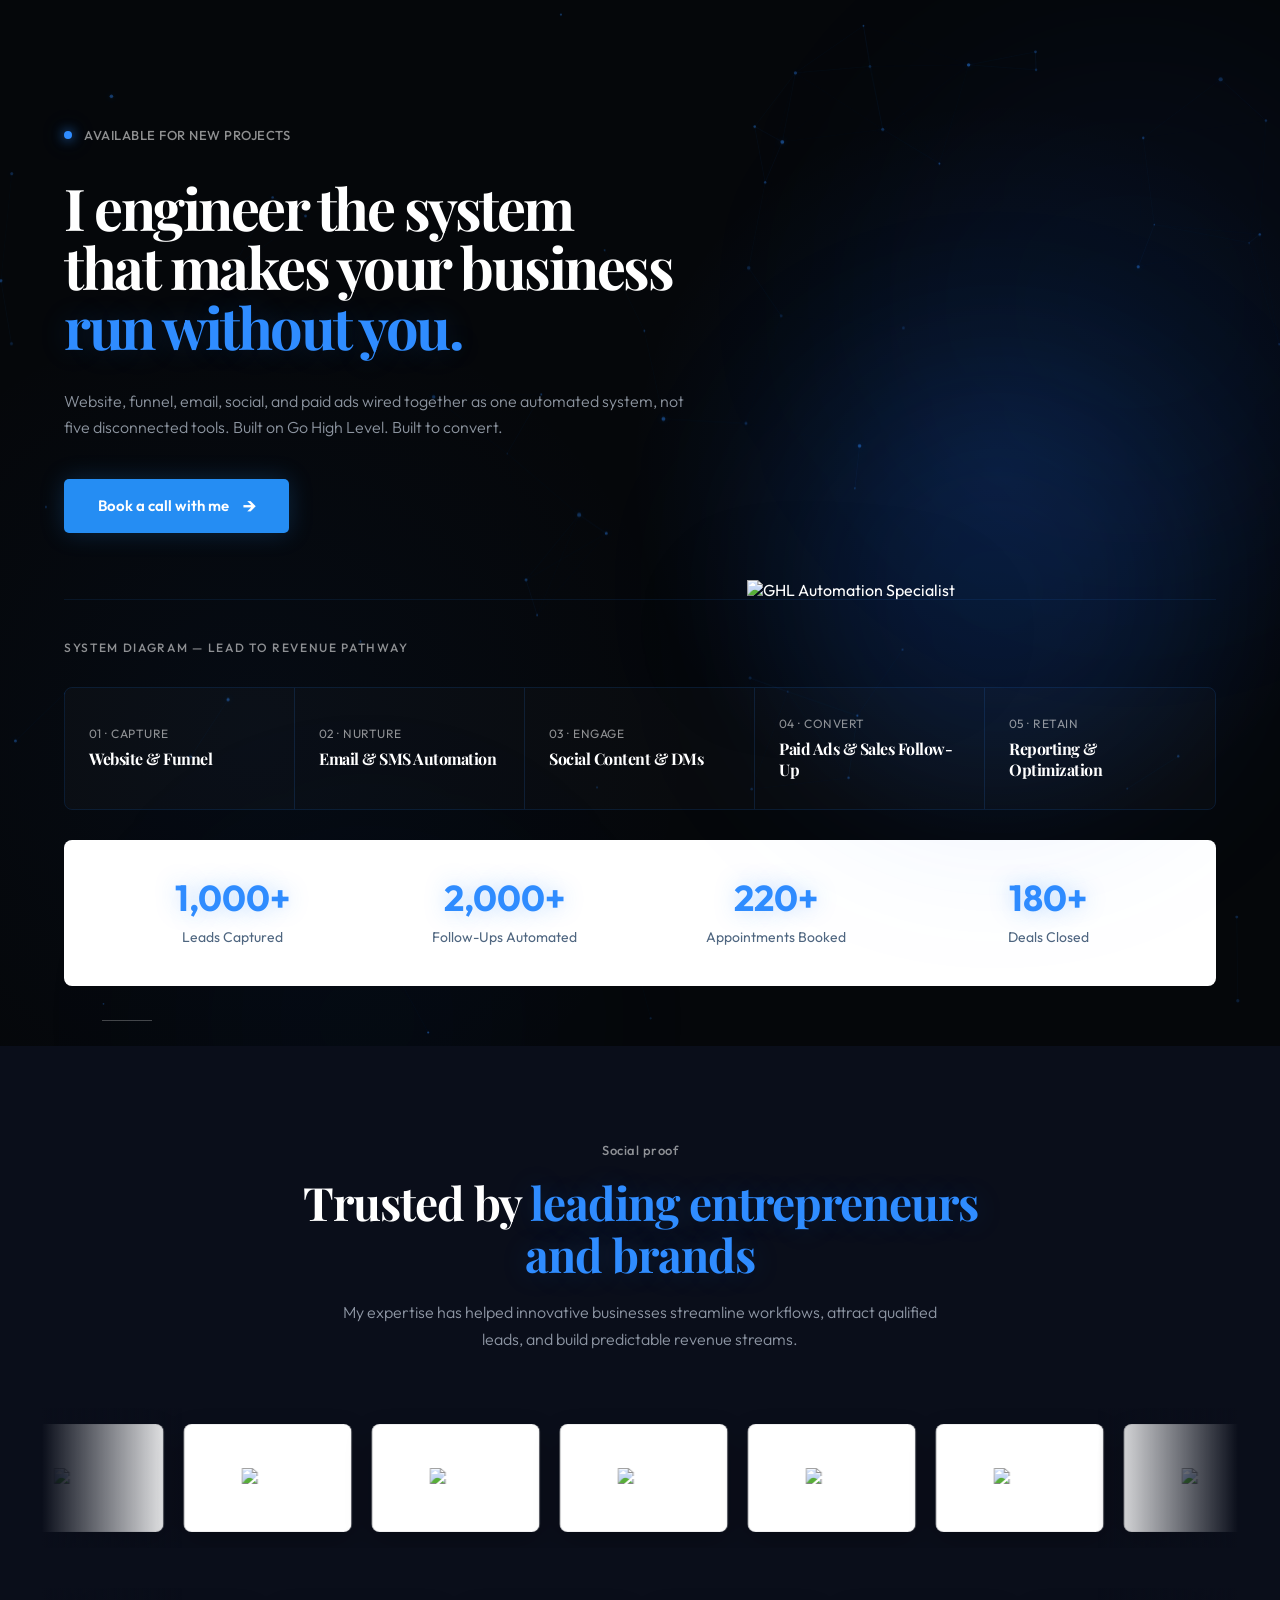
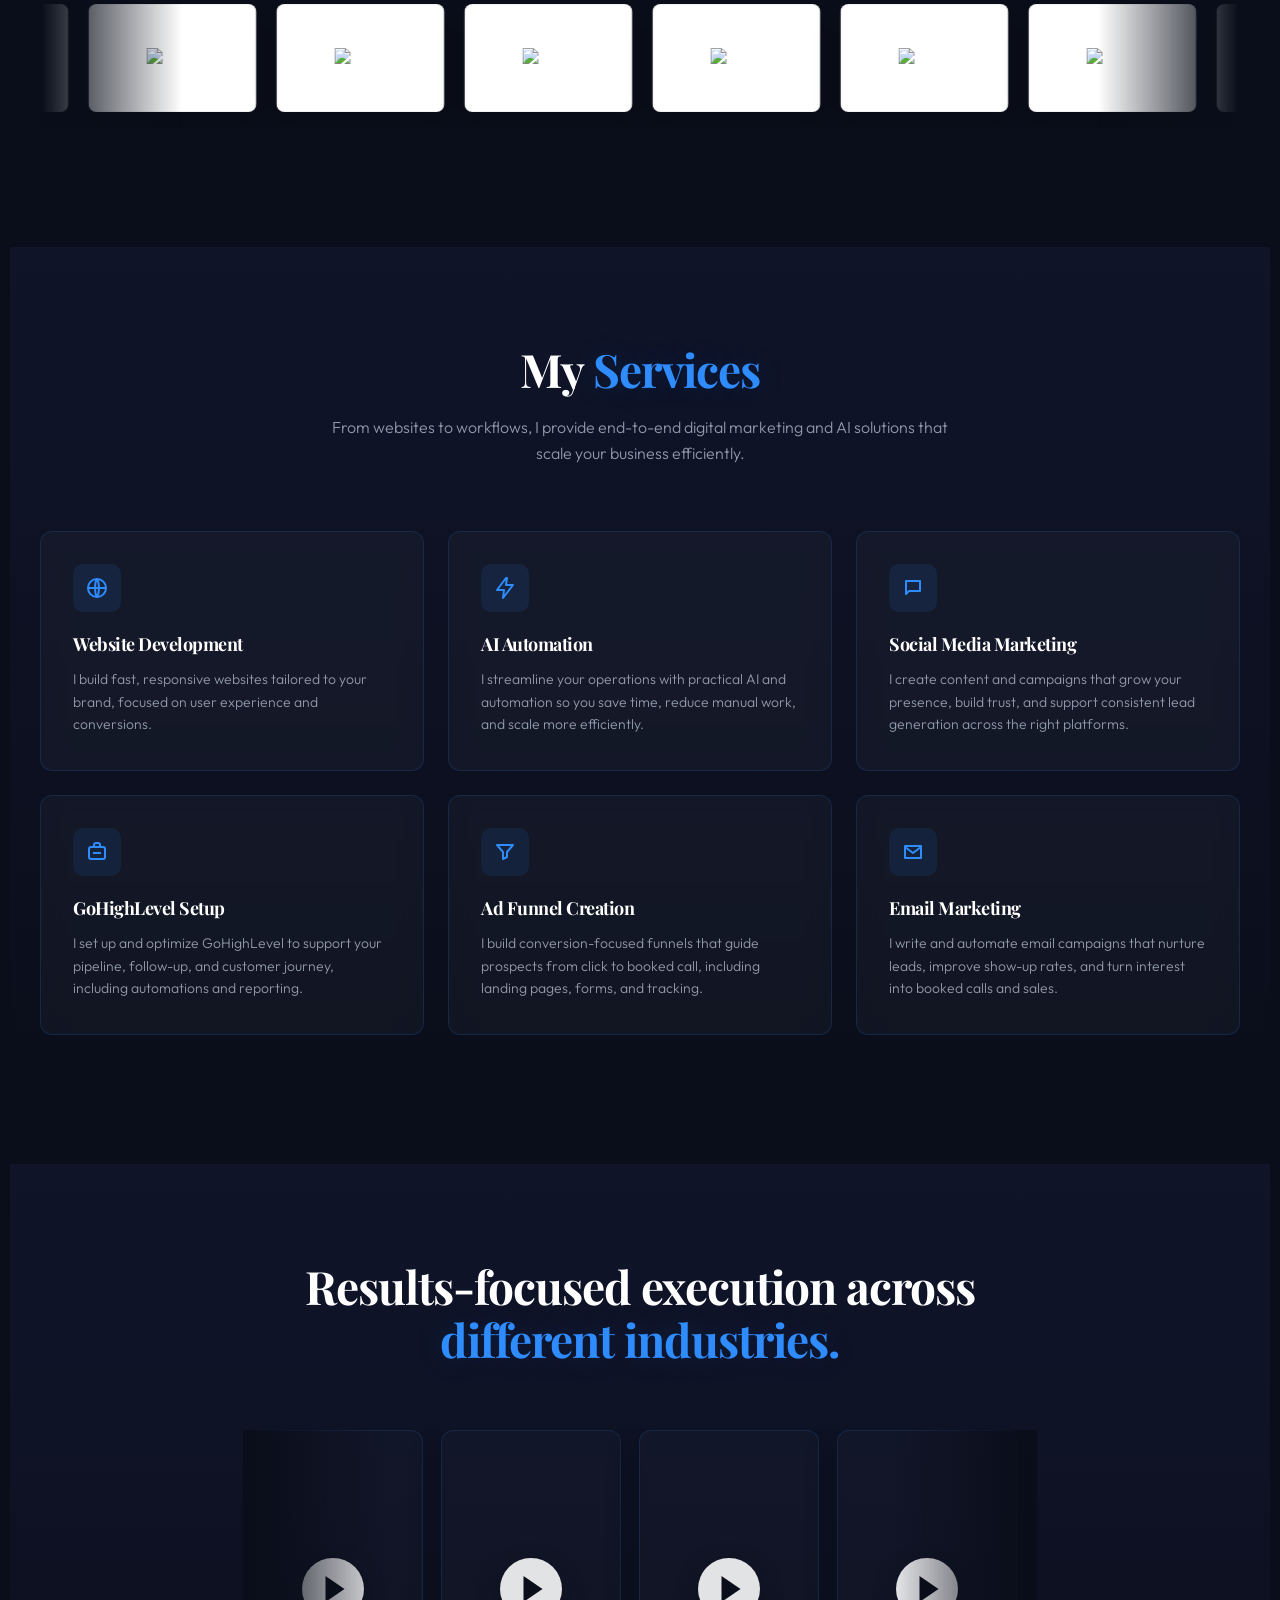
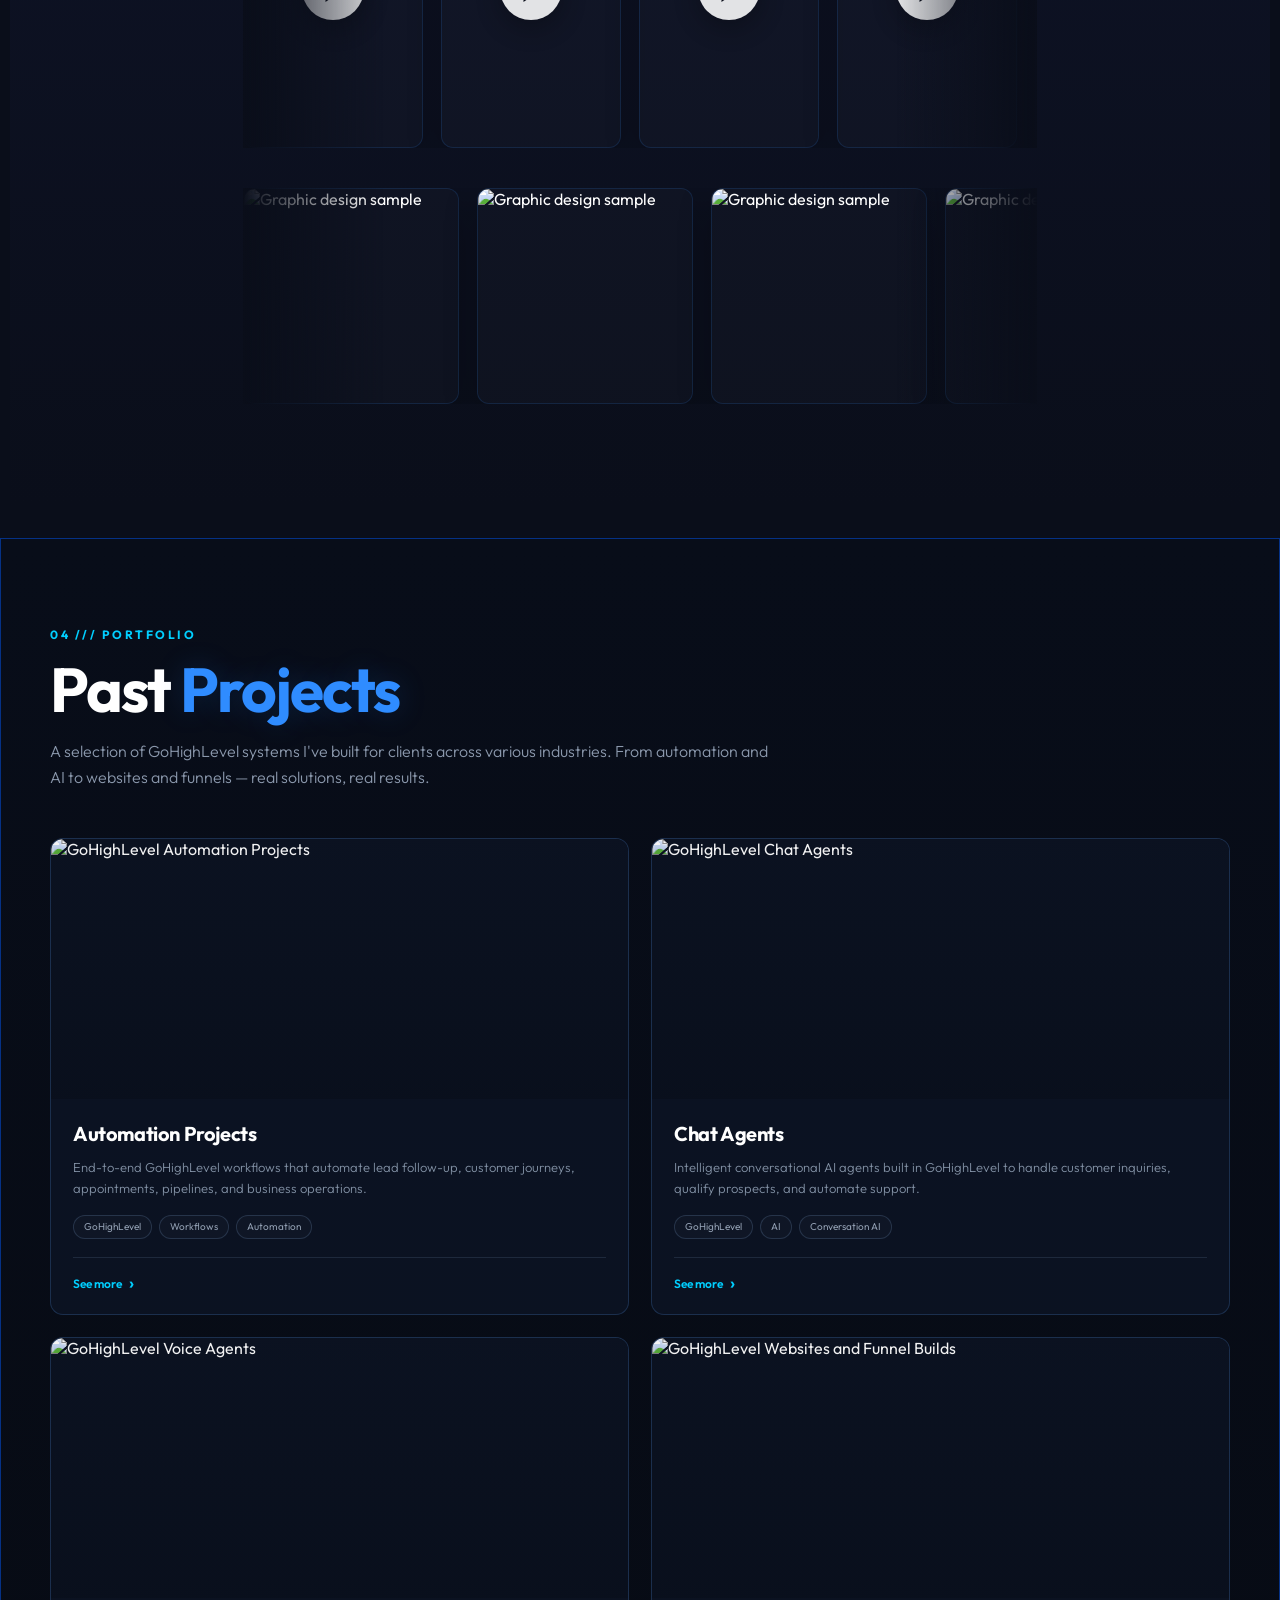
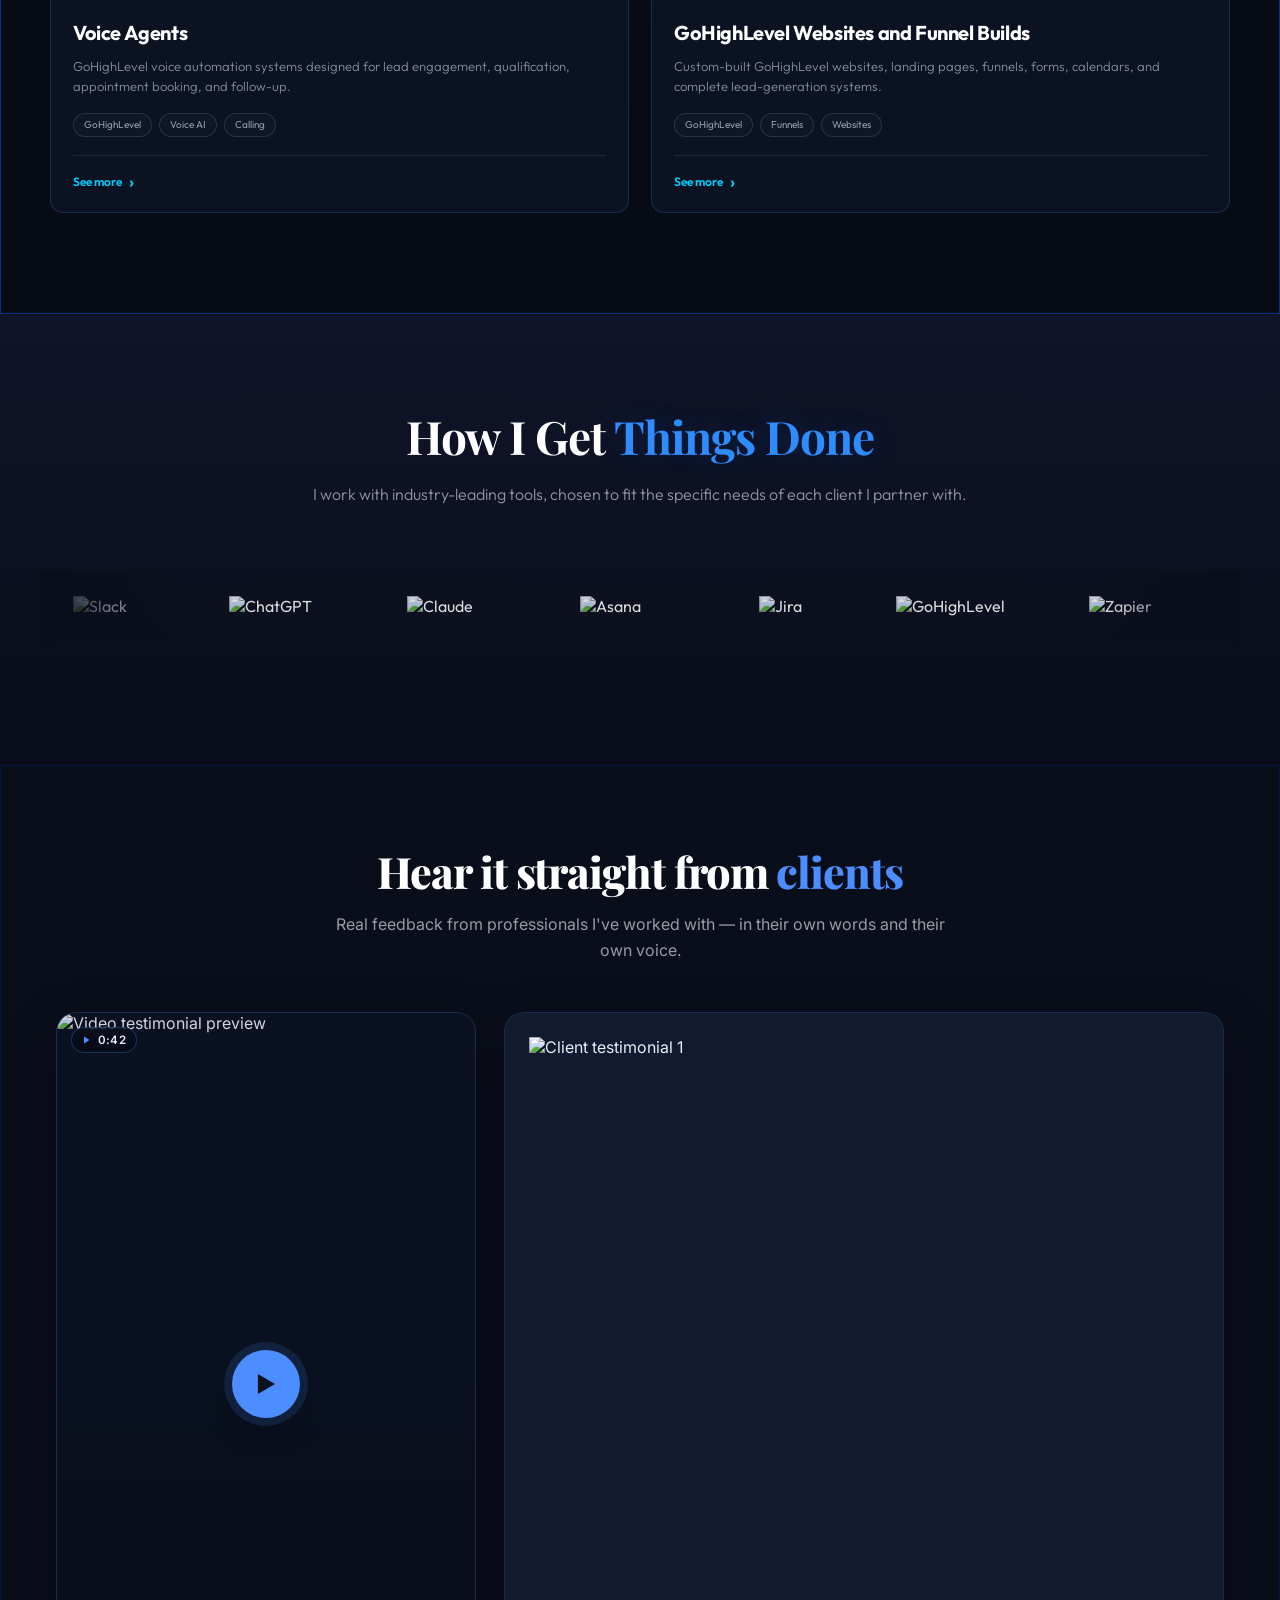
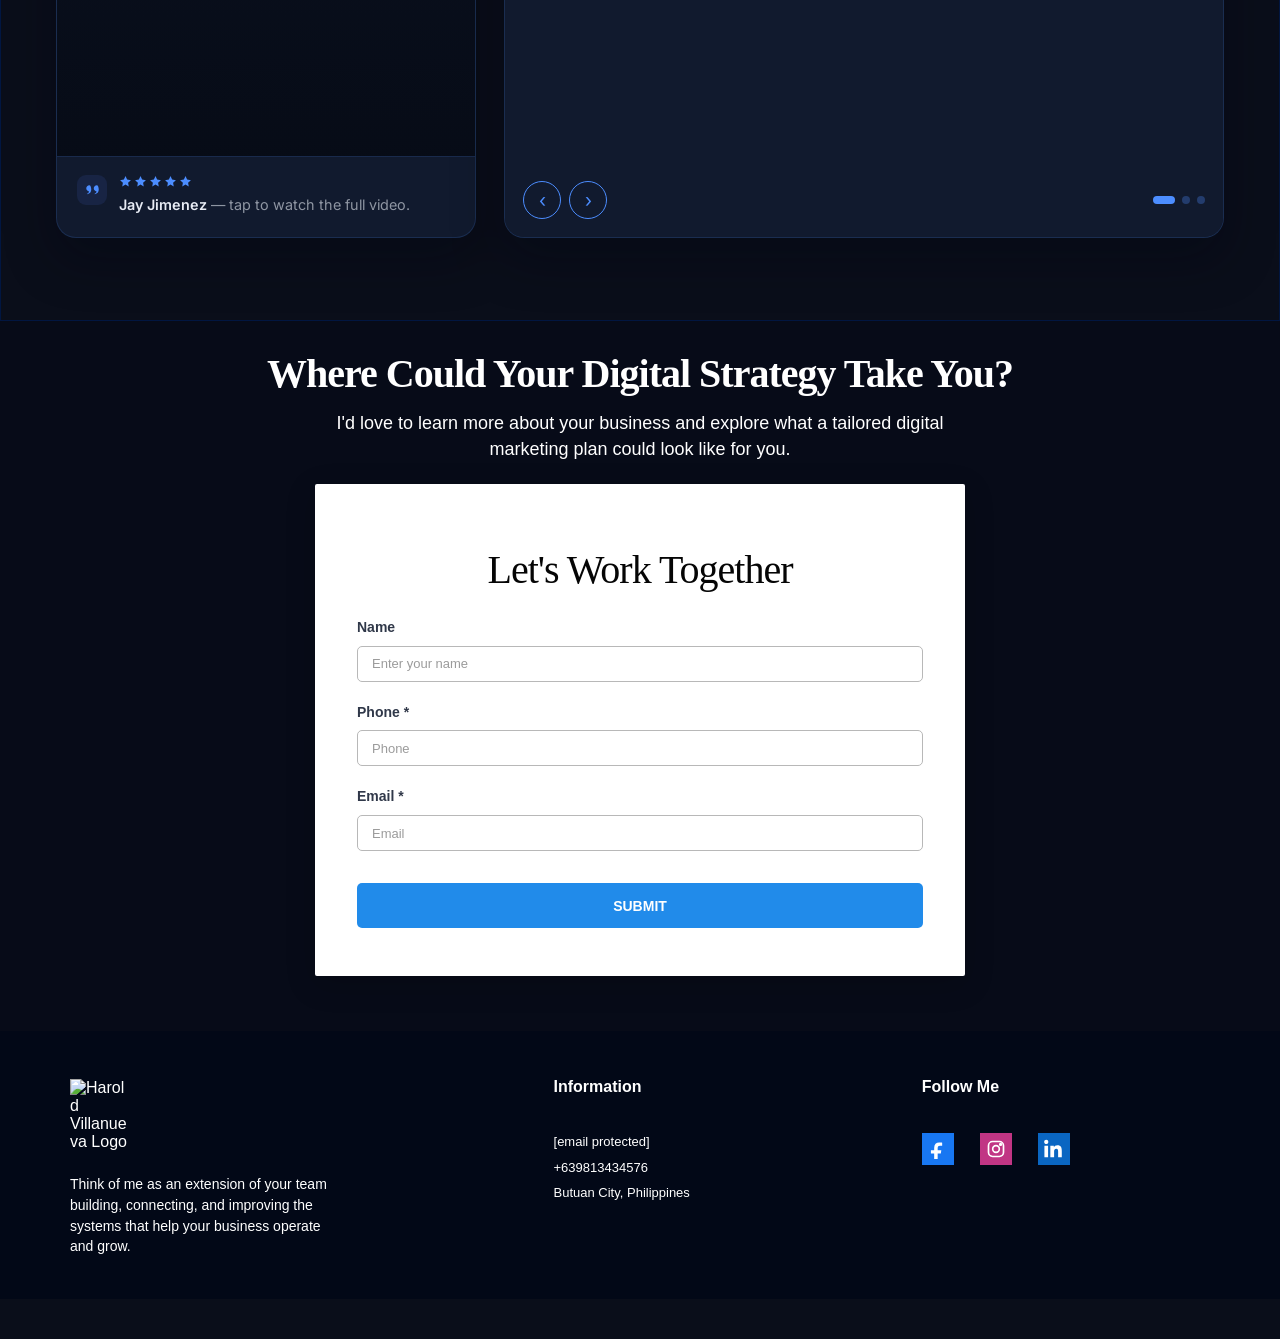
==== commit cedf3677: "Publish full portfolio with five additional GoHighLevel project examples" ====
--- a/full-website/index.html
+++ b/full-website/index.html
@@ -131,7 +131,7 @@
     animation: none !important;
   }
 }
-</style><link rel="stylesheet" href media="print" onload="this.media='all'"><style>:root{--sticky-header-height:0px}[id]{scroll-margin-top:var(--sticky-header-height)}.flex{display:flex}.flex-col{flex-direction:column}.flex-wrap{flex-wrap:wrap}.flex-grow{flex-grow:9999}.align-center{align-items:center}.h-full{height:100%}.max-w-400{max-width:400px}.text-right{text-align:right}.d-grid{display:grid}.px-0{padding-left:0!important;padding-right:0!important}.gap-1{gap:.3rem}.items-end{align-items:flex-end}.relative{position:relative}.gap-2{gap:.625rem}.mt-20{margin-top:20px}.mt-8{margin-top:32px}.ml-3{margin-left:.75rem}.mr-10{margin-right:10px}.mt-4{margin-top:1rem}.mb-4{margin-bottom:1rem}.w-100{width:100%}.h-100{height:100%}.w-50{width:50%}.w-25{width:25%}.mw-100{max-width:100%}.noBorder{border:none!important}.iti__flag{background-image:url(https://stcdn.leadconnectorhq.com/intl-tel-input/17.0.12/img/flags.png)}.pointer{cursor:pointer}@media(min-resolution:192dpi){.iti__flag{background-image:url(https://stcdn.leadconnectorhq.com/intl-tel-input/17.0.12/img/flags@2x.png)}}.iti__country{display:flex;justify-content:space-between}.iti__hide{display:none}@media(min-width:768px){.hl_wrapper.nav-shrink .hl_wrapper--inner.page-creator,body{padding-top:0}.hl_page-creator--menu{left:0;top:0;z-index:10}.hl_wrapper{padding-left:0}}@media(min-width:1200px){.hl_wrapper.nav-shrink{padding-left:0!important}}html body .hl_wrapper{height:100vh;overflow:hidden}body{margin:0;-webkit-font-smoothing:antialiased}img{border-style:none;vertical-align:middle}.bg-fixed{z-index:-1}.progress-outer{background-color:#f5f5f5;border-radius:inherit;box-shadow:inset 0 1px 2px #0000001a;font-size:14px;height:35px;line-height:36px;overflow:hidden;padding-bottom:0;padding-top:0;width:100%}.progress-inner{box-shadow:inset 0 -1px #00000026;color:#fff;float:left;font-size:14px;height:100%;padding-left:10px;padding-right:10px;transition:width .6s ease;width:0}.progress0{width:0}.progress10{width:10%}.progress20{width:20%}.progress30{width:30%}.progress40{width:40%}.progress50{width:50%}.progress60{width:60%}.progress70{width:70%}.progress80{width:80%}.progress90{width:90%}.progress100{width:100%}.progressbarOffsetWhite{background:#f5f5f5}.progressbarOffsetTransparentWhite{background-color:#ffffff80}.progressbarOffsetBlack{background:#333}.progressbarOffsetTransparentBlack{background-color:#7e7e7e80}.text-white{color:#fff}.text-bold{font-weight:700}.text-italic{font-style:italic}.text-bold-italic{font-style:italic;font-weight:700}.progressbarSmall{font-size:14px;height:35px;line-height:36px}.progressbarMedium{font-size:19px;height:45px;line-height:45px}.progressbarLarge{font-size:21px;height:65px;line-height:65px}.recaptcha-container{margin-bottom:1em}.recaptcha-container p{color:red;margin-top:1em}.button-recaptcha-container div:first-child{height:auto!important;width:100%!important}.card-el-error-msg{align-items:center;color:#e25950;display:flex;font-size:13px;justify-content:flex-start;padding:10px 0;text-align:center}.card-el-error-msg svg{color:#f87171;margin-right:2px}.hl-faq-child-heading{border:none;cursor:pointer;justify-content:space-between;outline:none;padding:15px;width:100%}.hl-faq-child-head,.hl-faq-child-heading{align-items:center;display:flex}.v-enter-active,.v-leave-active{transition:opacity .2s ease-out}.v-enter-from,.v-leave-to{opacity:0}.faq-separated-child{margin-bottom:10px}.hl-faq-child-panel img{border-radius:15px;cursor:pointer}.hl-faq-child-heading-icon.left{margin-right:1em}.expand-collapse-all-button{background-color:transparent;border:1px solid #d1d5db;border-radius:15px;color:#3b82f6;cursor:pointer;font-size:12px;font-weight:400;line-height:16px;margin:1em 0;padding:5px 15px}.hl-faq-child-panel{transition:padding .2s ease}.v-spinner .v-moon1{position:relative}.v-spinner .v-moon1,.v-spinner .v-moon2{animation:v-moonStretchDelay .6s linear 0s infinite;animation-fill-mode:forwards}.v-spinner .v-moon2{opacity:.8;position:absolute}.v-spinner .v-moon3{opacity:.1}@keyframes v-moonStretchDelay{to{transform:rotate(1turn)}}.generic-error-message{color:red;font-weight:500;margin-top:.5rem;text-align:center}#faq-overlay{background:var(--overlay);height:100vh;opacity:.8;width:100vw}#faq-overlay,#faq-popup{position:fixed;z-index:1000}#faq-popup{background:#fff;height:auto;left:50%;margin-left:-250px;margin-top:-250px;top:50%;width:500px}#popupclose{cursor:pointer;float:right;padding:10px}.popupcontent{height:auto!important;width:100%!important}#button{cursor:pointer}.dark{background-color:#000}.antialiased{-webkit-font-smoothing:antialiased;-moz-osx-font-smoothing:grayscale}.spotlight{background:linear-gradient(45deg,#00dc82,#36e4da 50%,#0047e1);bottom:-30vh;filter:blur(20vh);height:40vh}.z-10{z-index:10}.right-0{right:0}.left-0{left:0}.fixed{position:fixed}.text-black{--tw-text-opacity:1;color:rgba(0,0,0,var(--tw-text-opacity))}.overflow-hidden{overflow:hidden}.min-h-screen{min-height:100vh}.font-sans{font-family:ui-sans-serif,system-ui,-apple-system,BlinkMacSystemFont,Segoe UI,Roboto,Helvetica Neue,Arial,Noto Sans,sans-serif,Apple Color Emoji,Segoe UI Emoji,Segoe UI Symbol,Noto Color Emoji}.place-content-center{place-content:center}.grid{display:grid}.z-20{z-index:20}.max-w-520px{max-width:520px}.mb-8{margin-bottom:2rem}.text-8xl{font-size:6rem;line-height:1}.font-medium{font-weight:500}.mb-16{margin-bottom:4rem}.leading-tight{line-height:1.25}.text-xl{font-size:1.25rem;line-height:1.75rem}.font-light{font-weight:300}@media(min-width:640px){.sm-text-10xl{font-size:10rem;line-height:1}.sm-text-4xl{font-size:2.25rem;line-height:2.5rem}.sm-px-0{padding-left:0;padding-right:0}}.full-center{background-position:50%!important;background-repeat:repeat!important;background-size:cover!important}.fill-width{background-size:100% auto!important}.fill-width,.fill-width-height{background-repeat:no-repeat!important}.fill-width-height{background-size:100% 100%!important}.no-repeat{background-repeat:no-repeat!important}.repeat-x{background-repeat:repeat-x!important}.repeat-y{background-repeat:repeat-y!important}.repeat-x-fix-top{background-position:top!important;background-repeat:repeat-x!important}.repeat-x-fix-bottom{background-position:bottom!important;background-repeat:repeat-x!important}#overlay{height:100%;inset:0;opacity:0;overflow-y:scroll;position:fixed;transition:opacity .3s ease;width:100%;z-index:999;-webkit-overflow-scrolling:touch}#overlay.show{opacity:1}.popup-body{background-color:#fff;height:auto;left:50%;min-height:180px;position:absolute;top:10%;transition:transform .25s ease-in-out}.popup-body,.popup-body.show{transform:translate(-50%)}.closeLPModal{cursor:pointer;position:absolute;right:-10px;top:-10px;z-index:21}.settingsPModal{font-size:18px;left:40%;padding:10px;position:absolute;top:-40px;width:32px}.c-section>.inner{display:flex;flex-direction:column;justify-content:center;margin:auto;z-index:2}.c-row>.inner{display:flex;width:100%}.c-column>.inner{display:flex;flex-direction:column;height:100%;justify-content:inherit;width:100%!important}.c-wrapper{position:relative}.previewer{--vw:100vh/100;height:calc(100vh - 170px);margin:auto;overflow:scroll;overflow-x:hidden;overflow-y:scroll;width:100%}.c-element{position:relative}.c-column{flex:1}.c-column,.c-row{position:relative}p+p{margin-top:auto}.hl_page-creator--row.active{border-color:#188bf6}.flip-list-move{transition:transform .5s}.page-wrapper .sortable-ghost:before{background:#188bf6!important;border-radius:4px;content:"";height:4px;left:50%;position:absolute;top:50%;transform:translate(-50%,-50%);width:100%}.page-wrapper .sortable-ghost{border:none!important;position:relative}.active-drop-area:before{color:gray;content:"";font-size:12px;left:50%;pointer-events:none;position:absolute;top:50%;transform:translate(-50%,-50%)}.active-drop-area{border:1px dashed grey}.active-drop-area.is-empty{min-height:60px}.empty-component{align-items:center;border:1px dashed #d7dde9;display:flex;height:100%;justify-content:center;left:0;position:absolute;top:0;width:100%;z-index:2}.empty-component,.empty-component-min-height{min-height:100px;pointer-events:none}.dividerContainer{width:100%}.items-center{align-items:center}.font-semibold{font-weight:600}.text-2xl{font-size:1.5rem}.text-sm{font-size:.875rem}.w-full{width:100%}.mr-2{margin-right:.5rem}.mt-2{margin-top:.5rem}.justify-between{justify-content:space-between}.text-lg{font-size:1.125rem}.font-base{font-weight:400}.justify-end{justify-content:flex-end}.justify-center{justify-content:center!important}.text-center{text-align:center}.centered{align-items:center;display:flex;height:100%;justify-content:center;width:100%}.mx-auto{margin:0 auto}.default-cursor{cursor:default!important}</style><style>@media only screen and (max-width:767px){.c-row>.inner{flex-direction:column}.desktop-only{display:none}.c-column,.c-row{width:100%!important}.c-column,.c-column>.inner,.c-row>.inner,.c-section,.c-section>.inner{padding-left:0!important;padding-right:0!important}.c-column,.c-column>.inner,.c-row{margin-left:0!important;margin-right:0!important}.c-row{padding-left:10px!important;padding-right:10px!important}}@media only screen and (min-width:1024.02px){.mobile-only{display:none}}@media only screen and (min-width:768px)and (max-width:1024px){.tablet-hide{display:none}}.c-button button{outline:none;position:relative}.fa,.fab,.fal,.far,.fas{-webkit-font-smoothing:antialiased;display:inline-block;font-style:normal;font-variant:normal;line-height:1;text-rendering:auto}.c-column{flex:1 1 auto!important}.c-column>.inner.horizontal>div{flex:1}.c-row>.inner{display:flex;width:100%}.c-nested-column .c-row>.inner{width:100%!important}.c-nested-column .inner{border:none!important}.bgCover.bg-fixed:before{background-attachment:fixed!important;background-position:50%!important;background-repeat:repeat!important;background-size:cover!important;-webkit-background-size:cover!important}@supports (-webkit-touch-callout:inherit){.bgCover.bg-fixed:before{background-attachment:scroll!important}}.bgCover100.bg-fixed:before{background-size:100% auto!important;-webkit-background-size:100% auto!important}.bgCover100.bg-fixed:before,.bgNoRepeat.bg-fixed:before{background-repeat:no-repeat!important}.bgRepeatX.bg-fixed:before{background-repeat:repeat-x!important}.bgRepeatY.bg-fixed:before{background-repeat:repeat-y!important}.bgRepeatXTop.bg-fixed:before{background-position:top!important;background-repeat:repeat-x!important}.bgRepeatXBottom.bg-fixed:before{background-position:bottom!important;background-repeat:repeat-x!important}.bgCover{background-attachment:fixed!important;background-position:50%!important;background-repeat:repeat!important;background-size:cover!important;-webkit-background-size:cover!important}@supports (-webkit-touch-callout:inherit){.bgCover{background-attachment:scroll!important}}.bgCover100{background-size:100% auto!important;-webkit-background-size:100% auto!important}.bgCover100,.bgNoRepeat{background-repeat:no-repeat!important}.bgRepeatX{background-repeat:repeat-x!important}.bgRepeatY{background-repeat:repeat-y!important}.bgRepeatXTop{background-position:top!important}.bgRepeatXBottom,.bgRepeatXTop{background-repeat:repeat-x!important}.bgRepeatXBottom{background-position:bottom!important}.cornersTop{border-bottom-left-radius:0!important;border-bottom-right-radius:0!important}.cornersBottom{border-top-left-radius:0!important;border-top-right-radius:0!important}.radius0{border-radius:0}.radius1{border-radius:1px}.radius2{border-radius:2px}.radius3{border-radius:3px}.radius4{border-radius:4px}.radius5{border-radius:5px}.radius10{border-radius:10px}.radius15{border-radius:15px}.radius20{border-radius:20px}.radius25{border-radius:25px}.radius50{border-radius:50px}.radius75{border-radius:75px}.radius100{border-radius:100px}.radius125{border-radius:125px}.radius150{border-radius:150px}.borderTopBottom{border-bottom-color:#000000b3;border-left:none!important;border-right:none!important;border-top-color:#000000b3}.borderTop{border-bottom:none!important;border-top-color:#000000b3}.borderBottom,.borderTop{border-left:none!important;border-right:none!important}.borderBottom{border-bottom-color:#000000b3;border-top:none!important}.borderFull{border-color:#000000b3}@keyframes rocking{0%{transform:rotate(0)}25%{transform:rotate(0)}50%{transform:rotate(2deg)}75%{transform:rotate(-2deg)}to{transform:rotate(0)}}.buttonRocking{animation:rocking 2s infinite;animation-timing-function:ease-out;transition:.2s}.buttonPulseGlow{animation:pulseGlow 2s infinite;animation-timing-function:ease-in-out}@keyframes pulseGlow{0%{box-shadow:0 0 #fff0}25%{box-shadow:0 0 2.5px 1px #ffffff40}50%{box-shadow:0 0 5px 2px #ffffff80}85%{box-shadow:0 0 5px 5px #fff0}to{box-shadow:0 0 #fff0}}.buttonBounce{animation:bounce 1.5s infinite;animation-timing-function:ease-in;transition:.2s}@keyframes bounce{15%{box-shadow:0 0 0 0 transparent;transform:translateY(0)}35%{box-shadow:0 8px 5px -5px #00000040;transform:translateY(-35%)}45%{box-shadow:0 0 0 0 transparent;transform:translateY(0)}55%{box-shadow:0 5px 4px -4px #00000040;transform:translateY(-20%)}70%{box-shadow:0 0 0 0 transparent;transform:translateY(0)}80%{box-shadow:0 4px 3px -3px #00000040;transform:translateY(-10%)}90%{box-shadow:0 0 0 0 transparent;transform:translateY(0)}95%{box-shadow:0 2px 3px -3px #00000040;transform:translateY(-2%)}99%{box-shadow:0 0 0 0 transparent;transform:translateY(0)}to{box-shadow:0 0 0 0 transparent;transform:translateY(0)}}@keyframes elevate{0%{box-shadow:0 0 0 0 transparent;transform:translateY(0)}to{box-shadow:0 8px 5px -5px #00000040;transform:translateY(-10px)}}.buttonElevate:hover{animation:elevate .2s forwards}.buttonElevate{box-shadow:0 0 0 0 transparent;transition:.2s}.buttonWobble{transition:.3s}.buttonWobble:hover{animation:wobble .5s 1;animation-timing-function:ease-in-out}@keyframes wobble{0%{transform:skew(0)}25%{transform:skew(10deg)}50%{transform:skew(0)}75%{transform:skew(-10deg)}to{transform:skew(0)}}.image-container img{max-width:100%;vertical-align:middle}.sub-text ::-moz-placeholder{color:#000;opacity:1}.sub-text ::placeholder{color:#000;opacity:1}.image-container{height:100%;width:100%}.shadow5inner{box-shadow:inset 0 1px 3px #0000000d}.shadow10inner{box-shadow:inset 0 1px 5px #0000001a}.shadow20inner{box-shadow:inset 0 1px 5px #0003}.shadow30inner{box-shadow:inset 0 2px 5px 2px #0000004d}.shadow40inner{box-shadow:inset 0 2px 5px 2px #0006}.shadow5{box-shadow:0 1px 3px #0000000d}.shadow10{box-shadow:0 1px 5px #0000001a}.shadow20{box-shadow:0 1px 5px #0003}.shadow30{box-shadow:0 2px 5px 2px #0000004d}.shadow40{box-shadow:0 2px 5px 2px #0006}.sub-heading-button{color:#fff;font-weight:400;line-height:normal;opacity:.8;text-align:center}.wideSection{max-width:1120px}.midWideSection,.wideSection{margin-left:auto!important;margin-right:auto!important}.midWideSection{max-width:960px}.midSection{margin-left:auto!important;margin-right:auto!important;max-width:720px}.c-section>.inner{margin-left:auto;margin-right:auto;max-width:1170px;width:100%}.c-column{padding-left:15px;padding-right:15px}.feature-img-circle img,.img-circle,.img-circle img{border-radius:50%!important}.feature-img-round-corners img,.img-round-corners,.img-round-corners img{border-radius:5px}.feature-image-dark-border img,.image-dark-border{border:3px solid rgba(0,0,0,.7)}.feature-image-white-border img,.image-white-border{border:3px solid #fff}.img-grey,.img-grey img{filter:grayscale(100%);filter:gray;-webkit-transition:all .6s ease}.button-shadow1{box-shadow:0 1px 5px #0003}.button-shadow2{box-shadow:0 1px 5px #0006}.button-shadow3{box-shadow:0 1px 5px #000000b3}.button-shadow4{box-shadow:0 8px 1px #0000001a}.button-shadow5{box-shadow:0 0 25px #0003,0 0 15px #0003,0 0 3px #0006}.button-shadow6{box-shadow:0 0 25px #0006,0 0 15px #fff3,0 0 3px #fff6}.button-shadow-sharp1{box-shadow:inset 0 1px #fff3}.button-shadow-sharp2{box-shadow:inset 0 0 0 1px #fff3}.button-shadow-sharp3{box-shadow:inset 0 0 0 2px #fff3}.button-shadow-highlight{box-shadow:none}.button-shadow-highlight:hover{box-shadow:inset 0 0 #ffffff38,inset 0 233px 233px #ffffff1f}.button-flat-line{background-color:transparent!important;border-width:2px}.button-vp-5{padding-bottom:5px!important;padding-top:5px!important}.button-vp-10{padding-bottom:10px!important;padding-top:10px!important}.button-vp-15{padding-bottom:15px!important;padding-top:15px!important}.button-vp-20{padding-bottom:20px!important;padding-top:20px!important}.button-vp-25{padding-bottom:25px!important;padding-top:25px!important}.button-vp-30{padding-bottom:30px!important;padding-top:30px!important}.button-vp-40{padding-bottom:40px!important;padding-top:40px!important}.button-vp-0{padding-bottom:0!important;padding-top:0!important}.button-hp-5{padding-left:5px!important;padding-right:5px!important}.button-hp-10{padding-left:10px!important;padding-right:10px!important}.button-hp-15{padding-left:15px!important;padding-right:15px!important}.button-hp-20{padding-left:20px!important;padding-right:20px!important}.button-hp-25{padding-left:25px!important;padding-right:25px!important}.button-hp-30{padding-left:30px!important;padding-right:30px!important}.button-hp-40{padding-left:40px!important;padding-right:40px!important}.button-hp-0{padding-left:0!important;padding-right:0!important}.vs__dropdown-toggle{background:#f3f8fb!important;border:none!important;height:43px!important}.row-align-center{margin:0 auto}.row-align-left{margin:0 auto;margin-left:0!important}.row-align-right{margin:0 auto;margin-right:0!important}button,input,optgroup,select,textarea{border-radius:unset;font-family:unset;font-size:unset;line-height:unset;margin:unset;text-transform:unset}body{font-weight:unset!important;line-height:unset!important;-moz-osx-font-smoothing:grayscale;word-wrap:break-word}*,:after,:before{box-sizing:border-box}.main-heading-group>div{display:inline-block}.c-button span.main-heading-group,.c-button span.sub-heading-group{display:block}.time-grid-3{grid-template-columns:repeat(3,100px)}.time-grid-3,.time-grid-4{display:grid;text-align:center}.time-grid-4{grid-template-columns:repeat(4,100px)}@media screen and (max-width:767px){.time-grid-3{grid-template-columns:repeat(3,80px)}.time-grid-4{grid-template-columns:repeat(4,70px)}}.time-grid .timer-box{display:grid;font-size:15px;grid-template-columns:1fr;text-align:center}.timer-box .label{font-weight:300}.c-button button{cursor:pointer}.c-button>a{text-decoration:none}.c-button>a,.c-button>a span{display:inline-block}.nav-menu-wrapper{display:flex;justify-content:space-between}.nav-menu-wrapper.default{flex-direction:row}.nav-menu-wrapper.reverse{flex-direction:row-reverse}.nav-menu-wrapper .branding{align-items:center;display:flex}.nav-menu-wrapper.default .branding{flex-direction:row}.nav-menu-wrapper.reverse .branding{flex-direction:row-reverse}.nav-menu-wrapper.default .branding .logo,.nav-menu-wrapper.reverse .branding .title{margin-right:18px}.nav-menu-wrapper .branding .title{align-items:center;display:flex;min-height:50px;min-width:50px}.nav-menu{align-items:center;display:flex;flex-wrap:wrap;list-style:none;margin:0;padding:0}.nav-menu a{text-decoration:none}.dropdown{display:inline-block;position:relative}.dropdown .dropdown-menu{border:none;box-shadow:0 8px 16px 5px #0000001a}.dropdown-menu{background-clip:padding-box;border:1px solid rgba(0,0,0,.15);border-radius:.3125rem;color:#607179;display:none;float:left;font-size:1rem;left:0;list-style:none;margin:.125rem 0 0;min-width:10rem;padding:.5rem 0;position:absolute;text-align:left;top:100%;z-index:1000}.nav-menu .nav-menu-item.dropdown:hover>.dropdown-menu{display:block}.nav-menu .dropdown-menu{display:none;list-style:none;margin:0;padding:0}.nav-menu-mobile{display:none}.nav-menu-mobile i{cursor:pointer;font-size:24px}#nav-menu-popup{background:var(--overlay);display:none;height:100%;inset:0;opacity:0;position:fixed;transition:opacity .3s ease;width:100%;z-index:100}#nav-menu-popup.show{opacity:1}#nav-menu-popup .nav-menu-body{background-color:#fff;height:100%;left:0;overflow:auto;padding:45px;position:absolute;top:0;width:100%}#nav-menu-popup .nav-menu-body .close-menu{cursor:pointer;position:absolute;right:20px;top:20px;z-index:100}#nav-menu-popup .nav-menu-body .close-menu:before{content:""}#nav-menu-popup .nav-menu{align-items:center;display:flex;flex-direction:column;list-style:none;margin:0;padding:0}#nav-menu-popup .nav-menu .nav-menu-item{list-style:none;text-align:left;-webkit-user-select:none;-moz-user-select:none;user-select:none;width:100%}#nav-menu-popup .nav-menu .nav-menu-item .nav-menu-item-content{display:flex;position:relative}#nav-menu-popup .nav-menu-item .nav-menu-item-title{flex-grow:1;margin:0 1rem;max-width:calc(100% - 2rem)}#nav-menu-popup .nav-menu .nav-menu-item .nav-menu-item-content .nav-menu-item-toggle{cursor:pointer;font-size:24px;position:absolute;right:0;top:calc(50% - 12px)}#nav-menu-popup .nav-menu .nav-menu-item .nav-menu-item-content .nav-menu-item-toggle i{font-size:24px;transition:transform .2s ease}#nav-menu-popup .nav-menu .nav-menu-item .nav-menu-item-content .nav-menu-item-toggle i:before{content:""}#nav-menu-popup .nav-menu .nav-menu-item.active .nav-menu-item-content .nav-menu-item-toggle i{transform:rotate(-180deg)}#nav-menu-popup .nav-menu .nav-menu-item .nav-dropdown-menu{display:none;max-height:0;opacity:0;overflow:auto;padding:0;transition:all .3s ease-in-out;visibility:hidden}#nav-menu-popup .nav-menu .nav-menu-item.active .nav-dropdown-menu{display:block;max-height:600px;opacity:1;visibility:visible}.form-error{border:2px solid var(--red);border-radius:8px;cursor:pointer;font-size:20px;margin-bottom:10px;padding:6px 12px;text-align:center}.form-error,.form-error i{color:var(--red)}.c-bullet-list ul li{line-height:inherit}.c-bullet-list ul li.ql-indent-1{padding-left:4.5em}.c-bullet-list ul li.ql-indent-2{padding-left:7.5em}.c-bullet-list ul li.ql-indent-3{padding-left:10.5em}.c-bullet-list ul li.ql-indent-4{padding-left:13.5em}.c-bullet-list ul li.ql-indent-5{padding-left:16.5em}.c-bullet-list ul li.ql-indent-6{padding-left:19.5em}.c-bullet-list ul li.ql-indent-7{padding-left:22.5em}.c-bullet-list ul li.ql-indent-8{padding-left:25.5em}.c-rich-text .list-disc{list-style-type:disc}.c-rich-text .list-square{list-style-type:square}.c-rich-text .list-none{list-style-type:none}.c-rich-text .list-circle{list-style-type:circle}.c-rich-text .list-decimal{list-style-type:decimal}.c-rich-text .list-upper-alpha{list-style-type:upper-alpha}.c-rich-text .list-lower-alpha{list-style-type:lower-alpha}.c-rich-text .list-upper-roman{list-style-type:upper-roman}.c-rich-text .list-lower-roman{list-style-type:lower-roman}.text-output ul li{padding-left:1.5em}.text-output ul li:before{display:inline-block;font-weight:700;margin-left:-1.5em;margin-right:.3em;text-align:right;white-space:nowrap;width:1.2em}.svg-component svg{max-height:100%;max-width:100%}.border1{border-bottom:3px solid rgba(0,0,0,.2)!important}.border2{border:2px solid rgba(0,0,0,.55)}.border3{border:solid rgba(0,0,0,.15);border-width:1px 1px 2px;padding:5px}.border4{border:solid rgba(0,0,0,.35);border-width:1px 1px 2px;padding:1px!important}.shadow1{box-shadow:0 10px 6px -6px #00000026}.shadow2{box-shadow:0 4px 3px #00000026,0 0 2px #00000026}.shadow3{box-shadow:0 10px 6px -6px #999}.shadow4{box-shadow:3px 3px 15px #212121a8}.shadow6{box-shadow:0 10px 1px #ddd,0 10px 20px #ccc}.background{background-color:unset!important}@keyframes progress-bar-animation{to{background-position:0 -3000px}}@keyframes gradient{0%{background-position:0 50%}50%{background-position:100% 50%}to{background-position:0 50%}}h1,h2,h3,h4,h5,h6{font-weight:500;margin:unset}p{margin:unset}.c-bullet-list,.c-faq,.c-heading,.c-image-feature,.c-paragraph,.c-sub-heading{word-break:break-word}h1:empty:after,h2:empty:after,h3:empty:after,h4:empty:after,h5:empty:after,h6:empty:after,p:empty:after{content:" "}h1:has(>br:last-child):not(:has(>br:nth-of-type(2))):after,h2:has(>br:last-child):not(:has(>br:nth-of-type(2))):after,h3:has(>br:last-child):not(:has(>br:nth-of-type(2))):after,h4:has(>br:last-child):not(:has(>br:nth-of-type(2))):after,h5:has(>br:last-child):not(:has(>br:nth-of-type(2))):after,h6:has(>br:last-child):not(:has(>br:nth-of-type(2))):after,p:has(>br:last-child):not(:has(>br:nth-of-type(2))):after{content:"\a";white-space:pre}.w-3-4{width:75%}.w-1-2{width:50%}.tabs-container{display:flex}@media screen and (max-width:767px){.nav-menu{display:none}.nav-menu-mobile{align-items:center;display:flex}#faq-popup{left:5px!important;margin-left:0!important;width:98%!important}.video-container{width:100%!important}.autoplay .vjs-big-play-button{display:none!important}.autoplay:hover .vjs-control-bar{display:flex!important}}.hvr-grow{box-shadow:0 0 1px transparent;display:inline-block;transform:perspective(1px) translateZ(0);transition-delay:var(--hover-delay,0s);transition-duration:var(--hover-duration,.3s);transition-property:transform;transition-timing-function:var(--hover-easing,ease);vertical-align:middle}.hl-builder-hover-preview.hvr-grow,.hvr-grow:hover{transform:perspective(1px) translateZ(0) scale(var(--hover-scale,1.05))!important}.hvr-shrink{box-shadow:0 0 1px transparent;display:inline-block;transform:perspective(1px) translateZ(0);transition-delay:var(--hover-delay,0s);transition-duration:var(--hover-duration,.3s);transition-property:transform;transition-timing-function:var(--hover-easing,ease);vertical-align:middle}.hl-builder-hover-preview.hvr-shrink,.hvr-shrink:hover{transform:perspective(1px) translateZ(0) scale(var(--hover-scale,.9))!important}@keyframes hvr-pulse{25%{transform:scale(var(--hover-scale,1.1))}75%{transform:scale(.9)}}.hvr-pulse{box-shadow:0 0 1px transparent;display:inline-block;transform:perspective(1px) translateZ(0);vertical-align:middle}.hl-builder-hover-preview.hvr-pulse,.hvr-pulse:hover{animation-delay:var(--hover-delay,0s);animation-duration:var(--hover-duration,1s);animation-iteration-count:infinite;animation-name:hvr-pulse;animation-timing-function:linear}.hvr-bounce-in{box-shadow:0 0 1px transparent;display:inline-block;transform:perspective(1px) translateZ(0);transition-delay:var(--hover-delay,0s);transition-duration:var(--hover-duration,.5s);transition-property:transform;vertical-align:middle}.hl-builder-hover-preview.hvr-bounce-in,.hvr-bounce-in:hover{transform:perspective(1px) translateZ(0) scale(var(--hover-scale,1.2))!important;transition-timing-function:cubic-bezier(.47,2.02,.31,-.36)}.hvr-rotate{box-shadow:0 0 1px transparent;display:inline-block;transform:perspective(1px) translateZ(0);transition-delay:var(--hover-delay,0s);transition-duration:var(--hover-duration,.3s);transition-property:transform;transition-timing-function:var(--hover-easing,ease);vertical-align:middle}.hl-builder-hover-preview.hvr-rotate,.hvr-rotate:hover{transform:perspective(1px) translateZ(0) rotate(calc(var(--hover-angle, 5)*1deg))!important}.hvr-float{box-shadow:0 0 1px transparent;display:inline-block;transform:perspective(1px) translateZ(0);transition-delay:var(--hover-delay,0s);transition-duration:var(--hover-duration,.3s);transition-property:transform;transition-timing-function:var(--hover-easing,ease-out);vertical-align:middle}.hl-builder-hover-preview.hvr-float,.hvr-float:hover{transform:perspective(1px) translateZ(0) translateY(calc(var(--hover-distance, 5)*-1px))!important}.hvr-skew-forward{box-shadow:0 0 1px transparent;display:inline-block;transform:perspective(1px) translateZ(0);transform-origin:0 100%;transition-delay:var(--hover-delay,0s);transition-duration:var(--hover-duration,.3s);transition-property:transform;transition-timing-function:var(--hover-easing,ease);vertical-align:middle}.hl-builder-hover-preview.hvr-skew-forward,.hvr-skew-forward:hover{transform:perspective(1px) translateZ(0) skew(calc(var(--hover-angle, 5)*-1deg))!important}@keyframes hvr-wobble-horizontal{16.65%{transform:translate(8px)}33.3%{transform:translate(-6px)}49.95%{transform:translate(4px)}66.6%{transform:translate(-2px)}83.25%{transform:translate(1px)}to{transform:translate(0)}}.hvr-wobble-horizontal{box-shadow:0 0 1px transparent;display:inline-block;transform:perspective(1px) translateZ(0);vertical-align:middle}.hl-builder-hover-preview.hvr-wobble-horizontal,.hvr-wobble-horizontal:hover{animation-delay:var(--hover-delay,0s);animation-duration:var(--hover-duration,1s);animation-iteration-count:1;animation-name:hvr-wobble-horizontal;animation-timing-function:ease-in-out}@keyframes hvr-buzz{50%{transform:translate(calc(var(--hover-distance, 3)*1px)) rotate(2deg)}to{transform:translate(calc(var(--hover-distance, 3)*-1px)) rotate(-2deg)}}.hvr-buzz{box-shadow:0 0 1px transparent;display:inline-block;transform:perspective(1px) translateZ(0);vertical-align:middle}.hl-builder-hover-preview.hvr-buzz,.hvr-buzz:hover{animation-delay:var(--hover-delay,0s);animation-duration:var(--hover-duration,.15s);animation-iteration-count:infinite;animation-name:hvr-buzz;animation-timing-function:linear}.hoverElevate{backface-visibility:hidden;box-shadow:0 0 0 0 transparent;transition:transform var(--hover-duration,.3s) var(--hover-easing,ease) var(--hover-delay,0s),box-shadow var(--hover-duration,.3s) var(--hover-easing,ease) var(--hover-delay,0s)}.hl-builder-hover-preview.hoverElevate,.hoverElevate:hover{box-shadow:0 8px 5px -5px #00000040!important;transform:translateY(calc(var(--hover-distance, 10)*-1px))!important}.hvr-fade{box-shadow:0 0 1px transparent;display:inline-block;overflow:hidden;position:relative;transform:perspective(1px) translateZ(0);transition-delay:var(--hover-delay,0s);transition-duration:var(--hover-duration,.3s);transition-property:color;vertical-align:middle}.hvr-fade>*{position:relative;z-index:1}.hvr-fade:before{background:var(--hover-fill-color,#188bf6);content:"";inset:0;opacity:0;position:absolute;transition-delay:var(--hover-delay,0s);transition-duration:var(--hover-duration,.3s);transition-property:opacity;z-index:0}.hl-builder-hover-preview.hvr-fade,.hvr-fade:hover{color:#fff!important}.hvr-fade:hover:before{opacity:1!important}@keyframes hvr-fade-preview{0%{opacity:0}to{opacity:1}}.hl-builder-hover-preview.hvr-fade:before{animation:hvr-fade-preview var(--hover-duration,.3s) var(--hover-easing,ease-in-out) var(--hover-delay,0s) forwards!important}.hvr-sweep-to-right{box-shadow:0 0 1px transparent;display:inline-block;overflow:hidden;position:relative;transform:perspective(1px) translateZ(0);transition-duration:var(--hover-duration,.3s);transition-property:color;vertical-align:middle}.hvr-sweep-to-right>*{position:relative;z-index:1}.hvr-sweep-to-right:before{background:var(--hover-fill-color,#188bf6);content:"";inset:0;position:absolute;transform:scaleX(0);transform-origin:0 50%;transition-delay:var(--hover-delay,0s);transition-duration:var(--hover-duration,.3s);transition-property:transform;transition-timing-function:ease-out;z-index:0}.hl-builder-hover-preview.hvr-sweep-to-right,.hvr-sweep-to-right:hover{color:#fff!important}.hvr-sweep-to-right:hover:before{transform:scaleX(1)!important}@keyframes hvr-sweep-right-preview{0%{transform:scaleX(0)}to{transform:scaleX(1)}}.hl-builder-hover-preview.hvr-sweep-to-right:before{animation:hvr-sweep-right-preview var(--hover-duration,.3s) var(--hover-easing,ease-out) var(--hover-delay,0s) forwards!important}.hvr-sweep-to-bottom{box-shadow:0 0 1px transparent;display:inline-block;overflow:hidden;position:relative;transform:perspective(1px) translateZ(0);transition-duration:var(--hover-duration,.3s);transition-property:color;vertical-align:middle}.hvr-sweep-to-bottom>*{position:relative;z-index:1}.hvr-sweep-to-bottom:before{background:var(--hover-fill-color,#188bf6);content:"";inset:0;position:absolute;transform:scaleY(0);transform-origin:50% 0;transition-delay:var(--hover-delay,0s);transition-duration:var(--hover-duration,.3s);transition-property:transform;transition-timing-function:ease-out;z-index:0}.hl-builder-hover-preview.hvr-sweep-to-bottom,.hvr-sweep-to-bottom:hover{color:#fff!important}.hvr-sweep-to-bottom:hover:before{transform:scaleY(1)!important}@keyframes hvr-sweep-bottom-preview{0%{transform:scaleY(0)}to{transform:scaleY(1)}}.hl-builder-hover-preview.hvr-sweep-to-bottom:before{animation:hvr-sweep-bottom-preview var(--hover-duration,.3s) var(--hover-easing,ease-out) var(--hover-delay,0s) forwards!important}.hvr-radial-in{box-shadow:0 0 1px transparent;color:var(--hover-radial-in-rest-color,#fff)!important;display:inline-block;overflow:hidden;position:relative;transform:perspective(1px) translateZ(0);transition-delay:var(--hover-delay,0s);transition-duration:var(--hover-duration,.3s);transition-property:color;vertical-align:middle}.hvr-radial-in>*{position:relative;z-index:1}.hvr-radial-in:before{background:var(--hover-fill-color,#188bf6);border-radius:100%;content:"";inset:0;position:absolute;transform:scale(2);transition-delay:var(--hover-delay,0s);transition-duration:var(--hover-duration,.3s);transition-property:transform;transition-timing-function:ease-out;z-index:0}.hvr-radial-in:hover{color:var(--hover-radial-in-hover-color,inherit)!important}.hvr-radial-in:hover:before{transform:scale(0)!important}@keyframes hvr-radial-in-preview{0%{transform:scale(2)}to{transform:scale(0)}}.hl-builder-hover-preview.hvr-radial-in:before{animation:hvr-radial-in-preview var(--hover-duration,.3s) var(--hover-easing,ease-out) var(--hover-delay,0s) forwards!important}.hvr-bounce-to-top{box-shadow:0 0 1px transparent;display:inline-block;overflow:hidden;position:relative;transform:perspective(1px) translateZ(0);transition-delay:var(--hover-delay,0s);transition-duration:var(--hover-duration,.3s);transition-property:color;vertical-align:middle}.hvr-bounce-to-top>*{position:relative;z-index:1}.hvr-bounce-to-top:before{background:var(--hover-fill-color,#188bf6);content:"";inset:0;position:absolute;transform:scaleY(0);transform-origin:50% 100%;transition-delay:var(--hover-delay,0s);transition-duration:var(--hover-duration,.3s);transition-property:transform;transition-timing-function:cubic-bezier(.47,2.02,.31,-.36);z-index:0}.hl-builder-hover-preview.hvr-bounce-to-top,.hvr-bounce-to-top:hover{color:#fff!important}.hvr-bounce-to-top:hover:before{transform:scaleY(1)!important}@keyframes hvr-bounce-top-preview{0%{transform:scaleY(0)}to{transform:scaleY(1)}}.hl-builder-hover-preview.hvr-bounce-to-top:before{animation:hvr-bounce-top-preview var(--hover-duration,.3s) cubic-bezier(.47,2.02,.31,-.36) var(--hover-delay,0s) forwards!important}@keyframes hvr-ripple-out{to{inset:-12px;opacity:0}}.hvr-ripple-out{box-shadow:0 0 1px transparent;display:inline-block;position:relative;transform:perspective(1px) translateZ(0);vertical-align:middle}.hvr-ripple-out:before{animation-delay:var(--hover-delay,0s);animation-duration:var(--hover-duration,1s);border:var(--hover-border-thickness,2px) solid var(--hover-border-color,#188bf6);content:"";inset:0;position:absolute}.hl-builder-hover-preview.hvr-ripple-out:before,.hvr-ripple-out:hover:before{animation-name:hvr-ripple-out}.hvr-outline-in{box-shadow:0 0 1px transparent;display:inline-block;position:relative;transform:perspective(1px) translateZ(0);vertical-align:middle}.hvr-outline-in:before{border:var(--hover-border-thickness,4px) solid var(--hover-border-color,#188bf6);content:"";inset:-16px;opacity:0;pointer-events:none;position:absolute;transition-delay:var(--hover-delay,0s);transition-duration:var(--hover-duration,.3s);transition-property:top,right,bottom,left,opacity}.hl-builder-hover-preview.hvr-outline-in:before,.hvr-outline-in:hover:before{inset:-8px!important;opacity:1!important}.hvr-underline-from-center{box-shadow:0 0 1px transparent;display:inline-block;overflow:hidden;position:relative;transform:perspective(1px) translateZ(0);vertical-align:middle}.hvr-underline-from-center>*{position:relative;z-index:1}.hvr-underline-from-center:before{background:var(--hover-border-color,#188bf6);bottom:0;content:"";height:var(--hover-border-thickness,4px);left:51%;position:absolute;right:51%;transition-delay:var(--hover-delay,0s);transition-duration:var(--hover-duration,.3s);transition-property:left,right;transition-timing-function:ease-out;z-index:0}.hl-builder-hover-preview.hvr-underline-from-center:before,.hvr-underline-from-center:hover:before{left:0!important;right:0!important}.hvr-shadow{box-shadow:0 0 1px transparent;display:inline-block;transform:perspective(1px) translateZ(0);transition:box-shadow var(--hover-duration,.3s) var(--hover-easing,ease-in-out) var(--hover-delay,0s);vertical-align:middle}.hl-builder-hover-preview.hvr-shadow,.hvr-shadow:focus,.hvr-shadow:hover{box-shadow:0 var(--hover-spread,10px) var(--hover-blur,10px) calc(var(--hover-spread, 10px)*-1) var(--hover-shadow-color,rgba(24,139,246,.55))!important}.hvr-glow{box-shadow:0 0 1px transparent;display:inline-block;transform:perspective(1px) translateZ(0);transition:box-shadow var(--hover-duration,.3s) var(--hover-easing,ease-in-out) var(--hover-delay,0s);vertical-align:middle}.hl-builder-hover-preview.hvr-glow,.hvr-glow:focus,.hvr-glow:hover{box-shadow:0 0 var(--hover-blur,8px) var(--hover-spread,0) var(--hover-shadow-color,rgba(24,139,246,.55))!important}.hvr-box-shadow-outset{box-shadow:0 0 1px transparent;display:inline-block;transform:perspective(1px) translateZ(0);transition-delay:var(--hover-delay,0s);transition-duration:var(--hover-duration,.3s);transition-property:box-shadow;vertical-align:middle}.hl-builder-hover-preview.hvr-box-shadow-outset,.hvr-box-shadow-outset:active,.hvr-box-shadow-outset:focus,.hvr-box-shadow-outset:hover{box-shadow:2px 2px var(--hover-blur,10px) var(--hover-spread,5px) var(--hover-shadow-color,rgba(24,139,246,.55))!important}@media(hover:none),(max-width:1024px){.hl-builder-hover-preview.hoverElevate,.hl-builder-hover-preview.hvr-bounce-in,.hl-builder-hover-preview.hvr-box-shadow-outset,.hl-builder-hover-preview.hvr-buzz,.hl-builder-hover-preview.hvr-float,.hl-builder-hover-preview.hvr-glow,.hl-builder-hover-preview.hvr-grow,.hl-builder-hover-preview.hvr-pulse,.hl-builder-hover-preview.hvr-rotate,.hl-builder-hover-preview.hvr-shadow,.hl-builder-hover-preview.hvr-shrink,.hl-builder-hover-preview.hvr-skew-forward,.hl-builder-hover-preview.hvr-wobble-horizontal,.hoverElevate:hover,.hvr-bounce-in:hover,.hvr-box-shadow-outset:active,.hvr-box-shadow-outset:focus,.hvr-box-shadow-outset:hover,.hvr-buzz:hover,.hvr-float:hover,.hvr-glow:focus,.hvr-glow:hover,.hvr-grow:hover,.hvr-pulse:hover,.hvr-rotate:hover,.hvr-shadow:focus,.hvr-shadow:hover,.hvr-shrink:hover,.hvr-skew-forward:hover,.hvr-wobble-horizontal:hover{animation:none!important;box-shadow:none!important;transform:none!important}.hl-builder-hover-preview.hvr-bounce-to-top:before,.hl-builder-hover-preview.hvr-fade:before,.hl-builder-hover-preview.hvr-outline-in:before,.hl-builder-hover-preview.hvr-ripple-out:before,.hl-builder-hover-preview.hvr-sweep-to-bottom:before,.hl-builder-hover-preview.hvr-sweep-to-right:before,.hl-builder-hover-preview.hvr-underline-from-center:before,.hvr-bounce-to-top:hover:before,.hvr-fade:hover:before,.hvr-outline-in:hover:before,.hvr-ripple-out:hover:before,.hvr-sweep-to-bottom:hover:before,.hvr-sweep-to-right:hover:before,.hvr-underline-from-center:hover:before{animation:none!important;opacity:0!important;transform:scale(0)!important}.hvr-radial-in:hover:before{animation:none!important;opacity:1!important;transform:scale(2)!important}}.hl-entrance-running{pointer-events:none!important}.hl-entrance-parent-clipping{overflow:hidden}[data-animation-done="1"]:not(.hl-entrance-running){opacity:1!important}@media(prefers-reduced-motion:reduce){.hoverElevate,.hoverElevate.hl-builder-hover-preview,.hoverElevate:hover,[class*=hvr-],[class*=hvr-].hl-builder-hover-preview,[class*=hvr-]:hover{animation:none!important;transform:none!important;transition:none!important}}@media screen and (max-width:767px){.hl-pricing-table-slide-columns{--column-width:100%!important;--column-gap:0px!important}.hl-pricing-table-slide-columns .hl-pricing-table-column-container:not(:first-child){display:none!important}}@media screen and (max-width:768px){.hl-pricing-table-classic-table-grid-container{grid-template-columns:repeat(var(--mobile-columns),280px)!important;width:calc(var(--mobile-columns)*280px)!important}}</style><style>@font-face{font-display:swap;font-family:Font Awesome\ 5 Free;font-style:normal;font-weight:400;src:url(https://stcdn.leadconnectorhq.com/funnel/fontawesome/webfonts/fa-regular-400.eot);src:url(https://stcdn.leadconnectorhq.com/funnel/fontawesome/webfonts/fa-regular-400.eot?#iefix) format("embedded-opentype"),url(https://stcdn.leadconnectorhq.com/funnel/fontawesome/webfonts/fa-regular-400.woff2) format("woff2"),url(https://stcdn.leadconnectorhq.com/funnel/fontawesome/webfonts/fa-regular-400.woff) format("woff"),url(https://stcdn.leadconnectorhq.com/funnel/fontawesome/webfonts/fa-regular-400.ttf) format("truetype"),url(https://stcdn.leadconnectorhq.com/funnel/fontawesome/webfonts/fa-regular-400.svg#fontawesome) format("svg")}.far{font-weight:400}@font-face{font-display:swap;font-family:Font Awesome\ 5 Free;font-style:normal;font-weight:900;src:url(https://stcdn.leadconnectorhq.com/funnel/fontawesome/webfonts/fa-solid-900.eot);src:url(https://stcdn.leadconnectorhq.com/funnel/fontawesome/webfonts/fa-solid-900.eot?#iefix) format("embedded-opentype"),url(https://stcdn.leadconnectorhq.com/funnel/fontawesome/webfonts/fa-solid-900.woff2) format("woff2"),url(https://stcdn.leadconnectorhq.com/funnel/fontawesome/webfonts/fa-solid-900.woff) format("woff"),url(https://stcdn.leadconnectorhq.com/funnel/fontawesome/webfonts/fa-solid-900.ttf) format("truetype"),url(https://stcdn.leadconnectorhq.com/funnel/fontawesome/webfonts/fa-solid-900.svg#fontawesome) format("svg")}.fa,.far,.fas{font-family:Font Awesome\ 5 Free}.fa,.fas{font-weight:900}@font-face{font-display:swap;font-family:Font Awesome\ 5 Brands;font-style:normal;font-weight:400;src:url(https://stcdn.leadconnectorhq.com/funnel/fontawesome/webfonts/fa-brands-400.eot);src:url(https://stcdn.leadconnectorhq.com/funnel/fontawesome/webfonts/fa-brands-400.eot?#iefix) format("embedded-opentype"),url(https://stcdn.leadconnectorhq.com/funnel/fontawesome/webfonts/fa-brands-400.woff2) format("woff2"),url(https://stcdn.leadconnectorhq.com/funnel/fontawesome/webfonts/fa-brands-400.woff) format("woff"),url(https://stcdn.leadconnectorhq.com/funnel/fontawesome/webfonts/fa-brands-400.ttf) format("truetype"),url(https://stcdn.leadconnectorhq.com/funnel/fontawesome/webfonts/fa-brands-400.svg#fontawesome) format("svg")}.fab{font-family:Font Awesome\ 5 Brands;font-weight:400}</style><style>:root{--animate-duration:1s;--animate-delay:1s;--animate-repeat:1}.animate__animated{animation-duration:1s;animation-duration:var(--animate-duration);animation-fill-mode:both}@media(prefers-reduced-motion:reduce),print{.animate__animated{animation-duration:1ms!important;animation-iteration-count:1!important;transition-duration:1ms!important}.animate__animated[class*=Out]{opacity:0}}@keyframes fadeIn{0%{opacity:0}to{opacity:1}}.animate__fadeIn{animation-name:fadeIn}@keyframes fadeInUp{0%{opacity:0;transform:translate3d(0,100%,0)}to{opacity:1;transform:translateZ(0)}}.animate__fadeInUp{animation-name:fadeInUp}@keyframes fadeInDown{0%{opacity:0;transform:translate3d(0,-100%,0)}to{opacity:1;transform:translateZ(0)}}.animate__fadeInDown{animation-name:fadeInDown}@keyframes fadeInLeft{0%{opacity:0;transform:translate3d(-100%,0,0)}to{opacity:1;transform:translateZ(0)}}.animate__fadeInLeft{animation-name:fadeInLeft}@keyframes fadeInRight{0%{opacity:0;transform:translate3d(100%,0,0)}to{opacity:1;transform:translateZ(0)}}.animate__fadeInRight{animation-name:fadeInRight}@keyframes slideInUp{0%{opacity:0;transform:translate3d(0,100%,0);visibility:visible}to{opacity:1;transform:translateZ(0)}}.animate__slideInUp{animation-name:slideInUp}@keyframes slideInDown{0%{opacity:0;transform:translate3d(0,-100%,0);visibility:visible}to{opacity:1;transform:translateZ(0)}}.animate__slideInDown{animation-name:slideInDown}@keyframes slideInLeft{0%{opacity:0;transform:translate3d(-100%,0,0);visibility:visible}to{opacity:1;transform:translateZ(0)}}.animate__slideInLeft{animation-name:slideInLeft}@keyframes slideInRight{0%{opacity:0;transform:translate3d(100%,0,0);visibility:visible}to{opacity:1;transform:translateZ(0)}}.animate__slideInRight{animation-name:slideInRight}@keyframes bounceIn{0%,20%,40%,60%,80%,to{animation-timing-function:cubic-bezier(.215,.61,.355,1)}0%{opacity:0;transform:scale3d(.3,.3,.3)}20%{transform:scale3d(1.1,1.1,1.1)}40%{transform:scale3d(.9,.9,.9)}60%{opacity:1;transform:scale3d(1.03,1.03,1.03)}80%{transform:scale3d(.97,.97,.97)}to{opacity:1;transform:scaleX(1)}}.animate__bounceIn{animation-duration:.75s;animation-duration:calc(var(--animate-duration)*.75);animation-name:bounceIn}@keyframes bounceInUp{0%,60%,75%,90%,to{animation-timing-function:cubic-bezier(.215,.61,.355,1)}0%{opacity:0;transform:translate3d(0,3000px,0) scaleY(5)}60%{opacity:1;transform:translate3d(0,-20px,0) scaleY(.9)}75%{transform:translate3d(0,10px,0) scaleY(.95)}90%{transform:translate3d(0,-5px,0) scaleY(.985)}to{transform:translateZ(0)}}.animate__bounceInUp{animation-name:bounceInUp}@keyframes bounceInDown{0%,60%,75%,90%,to{animation-timing-function:cubic-bezier(.215,.61,.355,1)}0%{opacity:0;transform:translate3d(0,-3000px,0) scaleY(3)}60%{opacity:1;transform:translate3d(0,25px,0) scaleY(.9)}75%{transform:translate3d(0,-10px,0) scaleY(.95)}90%{transform:translate3d(0,5px,0) scaleY(.985)}to{transform:translateZ(0)}}.animate__bounceInDown{animation-name:bounceInDown}@keyframes bounceInLeft{0%,60%,75%,90%,to{animation-timing-function:cubic-bezier(.215,.61,.355,1)}0%{opacity:0;transform:translate3d(-3000px,0,0) scaleX(3)}60%{opacity:1;transform:translate3d(25px,0,0) scaleX(1)}75%{transform:translate3d(-10px,0,0) scaleX(.98)}90%{transform:translate3d(5px,0,0) scaleX(.995)}to{transform:translateZ(0)}}.animate__bounceInLeft{animation-name:bounceInLeft}@keyframes bounceInRight{0%,60%,75%,90%,to{animation-timing-function:cubic-bezier(.215,.61,.355,1)}0%{opacity:0;transform:translate3d(3000px,0,0) scaleX(3)}60%{opacity:1;transform:translate3d(-25px,0,0) scaleX(1)}75%{transform:translate3d(10px,0,0) scaleX(.98)}90%{transform:translate3d(-5px,0,0) scaleX(.995)}to{transform:translateZ(0)}}.animate__bounceInRight{animation-name:bounceInRight}@keyframes flip{0%{animation-timing-function:ease-out;opacity:0;transform:perspective(400px) scaleX(1) translateZ(0) rotateY(-1turn)}40%{animation-timing-function:ease-out;transform:perspective(400px) scaleX(1) translateZ(150px) rotateY(-190deg)}50%{animation-timing-function:ease-in;transform:perspective(400px) scaleX(1) translateZ(150px) rotateY(-170deg)}80%{animation-timing-function:ease-in;transform:perspective(400px) scale3d(.95,.95,.95) translateZ(0) rotateY(0)}to{animation-timing-function:ease-in;opacity:1;transform:perspective(400px) scaleX(1) translateZ(0) rotateY(0)}}.animate__animated.animate__flip{animation-name:flip;backface-visibility:visible}@keyframes flipInX{0%{animation-timing-function:ease-in;opacity:0;transform:perspective(400px) rotateX(90deg)}40%{animation-timing-function:ease-in;transform:perspective(400px) rotateX(-20deg)}60%{opacity:1;transform:perspective(400px) rotateX(10deg)}80%{transform:perspective(400px) rotateX(-5deg)}to{transform:perspective(400px)}}.animate__flipInX{animation-name:flipInX;backface-visibility:visible!important}@keyframes flipInY{0%{animation-timing-function:ease-in;opacity:0;transform:perspective(400px) rotateY(90deg)}40%{animation-timing-function:ease-in;transform:perspective(400px) rotateY(-20deg)}60%{opacity:1;transform:perspective(400px) rotateY(10deg)}80%{transform:perspective(400px) rotateY(-5deg)}to{transform:perspective(400px)}}.animate__flipInY{animation-name:flipInY;backface-visibility:visible!important}@keyframes rollIn{0%{opacity:0;transform:translate3d(-100%,0,0) rotate(-120deg)}to{opacity:1;transform:translateZ(0)}}.animate__rollIn{animation-name:rollIn}@keyframes zoomIn{0%{opacity:0;transform:scale3d(.3,.3,.3)}50%{opacity:1}}.animate__zoomIn{animation-name:zoomIn}@keyframes lightSpeedInLeft{0%{opacity:0;transform:translate3d(-100%,0,0) skew(30deg)}60%{opacity:1;transform:skew(-20deg)}80%{transform:skew(5deg)}to{transform:translateZ(0)}}.animate__lightSpeedInLeft{animation-name:lightSpeedInLeft;animation-timing-function:ease-out}@keyframes lightSpeedInRight{0%{opacity:0;transform:translate3d(100%,0,0) skew(-30deg)}60%{opacity:1;transform:skew(20deg)}80%{transform:skew(-5deg)}to{transform:translateZ(0)}}.animate__lightSpeedInRight{animation-name:lightSpeedInRight;animation-timing-function:ease-out}</style><style>.testimonial-modal-overlay{align-items:center;background:#0000004d;display:flex;height:100vh;justify-content:center;left:0;position:fixed;top:0;width:100vw;z-index:10000}.testimonial-modal-content{align-items:stretch;background:none;display:flex;flex-direction:column;max-height:600px;max-width:540px;width:100%}.testimonial-modal-close{align-items:center;background:#fff;border:none;border-radius:50%;cursor:pointer;display:flex;height:36px;justify-content:center;position:absolute;right:20px;top:20px;transition:background .15s;width:36px;z-index:2}.testimonial-modal-close-icon{color:#222;height:22px;width:22px}@media(max-width:768px){.testimonial-modal-content{border-radius:10px;max-width:98vw}.testimonial-modal-close{right:10px;top:10px}}</style><link rel="preload" as="style" href><link  as="script" crossorigin href="https://stcdn.leadconnectorhq.com/_preview/cuexcqRf.js"><link  as="script" crossorigin href="https://stcdn.leadconnectorhq.com/_preview/CmokXLng.js"><link  as="script" crossorigin href="https://stcdn.leadconnectorhq.com/_preview/f2k2p69l.js"><link  as="script" crossorigin href="https://stcdn.leadconnectorhq.com/_preview/Bu8bPZcu.js"><link  as="script" crossorigin href="https://stcdn.leadconnectorhq.com/_preview/CoKKSM2w.js"><link  as="script" crossorigin href="https://stcdn.leadconnectorhq.com/_preview/DwjOp68T.js"><script type="module" src="https://stcdn.leadconnectorhq.com/_preview/cuexcqRf.js" crossorigin></script><link rel="dns-prefetch" href="https://services.leadconnectorhq.com"><link rel="icon" href="https://stcdn.leadconnectorhq.com/funnel/icon/favicon.ico"></head><body><div id="__nuxt"><!--[--><div></div><!--[--><div class="bgCover bg-fixed"></div><div><!--[--><div><!----><!----><div><div id="nav-menu-popup" style="display:none;" class="hide"><div class="nav-menu-body"><i class="close-menu fas fa-times"></i><ul class="nav-menu"><!--[--><!--]--></ul></div></div></div><!----><!--[--><!----><!--]--><div id="preview-container" class="preview-container hl_page-preview--content"><div><!----><!--[--><!--[--><div id="section-e2PqpdCBND" data-animation-class data-entrance-clip="1" style="" class="fullSection c-section c-wrapper section-e2PqpdCBND"><!----><!----><div class="inner"><!----><!--[--><!--[--><div id="row-N_XUv-zSga" data-animation-class data-entrance-clip="1" style="" class="row-align-center c-row c-wrapper row-N_XUv-zSga"><!----><!----><div class="inner"><!----><!--[--><!--[--><div id="col-ywDeoJkDp2" data-animation-class data-entrance-clip="1" style="" class="c-column c-wrapper col-ywDeoJkDp2"><!----><!----><div class="vertical inner"><!----><!--[--><!--[--><div id="custom-code-l24FBrHRil" data-animation-class style="" class="c-custom-code c-wrapper custom-code-l24FBrHRil"><!----><!----><!----><!----><!----><!----><!----><span></span><div id="custom-code-l24FBrHRil__custom-code" class="custom-code-container ccustom-code-l24FBrHRil"><!DOCTYPE html>
+</style><link rel="stylesheet" href media="print" onload="this.media='all'"><style>:root{--sticky-header-height:0px}[id]{scroll-margin-top:var(--sticky-header-height)}.flex{display:flex}.flex-col{flex-direction:column}.flex-wrap{flex-wrap:wrap}.flex-grow{flex-grow:9999}.align-center{align-items:center}.h-full{height:100%}.max-w-400{max-width:400px}.text-right{text-align:right}.d-grid{display:grid}.px-0{padding-left:0!important;padding-right:0!important}.gap-1{gap:.3rem}.items-end{align-items:flex-end}.relative{position:relative}.gap-2{gap:.625rem}.mt-20{margin-top:20px}.mt-8{margin-top:32px}.ml-3{margin-left:.75rem}.mr-10{margin-right:10px}.mt-4{margin-top:1rem}.mb-4{margin-bottom:1rem}.w-100{width:100%}.h-100{height:100%}.w-50{width:50%}.w-25{width:25%}.mw-100{max-width:100%}.noBorder{border:none!important}.iti__flag{background-image:url(https://stcdn.leadconnectorhq.com/intl-tel-input/17.0.12/img/flags.png)}.pointer{cursor:pointer}@media(min-resolution:192dpi){.iti__flag{background-image:url(https://stcdn.leadconnectorhq.com/intl-tel-input/17.0.12/img/flags@2x.png)}}.iti__country{display:flex;justify-content:space-between}.iti__hide{display:none}@media(min-width:768px){.hl_wrapper.nav-shrink .hl_wrapper--inner.page-creator,body{padding-top:0}.hl_page-creator--menu{left:0;top:0;z-index:10}.hl_wrapper{padding-left:0}}@media(min-width:1200px){.hl_wrapper.nav-shrink{padding-left:0!important}}html body .hl_wrapper{height:100vh;overflow:hidden}body{margin:0;-webkit-font-smoothing:antialiased}img{border-style:none;vertical-align:middle}.bg-fixed{z-index:-1}.progress-outer{background-color:#f5f5f5;border-radius:inherit;box-shadow:inset 0 1px 2px #0000001a;font-size:14px;height:35px;line-height:36px;overflow:hidden;padding-bottom:0;padding-top:0;width:100%}.progress-inner{box-shadow:inset 0 -1px #00000026;color:#fff;float:left;font-size:14px;height:100%;padding-left:10px;padding-right:10px;transition:width .6s ease;width:0}.progress0{width:0}.progress10{width:10%}.progress20{width:20%}.progress30{width:30%}.progress40{width:40%}.progress50{width:50%}.progress60{width:60%}.progress70{width:70%}.progress80{width:80%}.progress90{width:90%}.progress100{width:100%}.progressbarOffsetWhite{background:#f5f5f5}.progressbarOffsetTransparentWhite{background-color:#ffffff80}.progressbarOffsetBlack{background:#333}.progressbarOffsetTransparentBlack{background-color:#7e7e7e80}.text-white{color:#fff}.text-bold{font-weight:700}.text-italic{font-style:italic}.text-bold-italic{font-style:italic;font-weight:700}.progressbarSmall{font-size:14px;height:35px;line-height:36px}.progressbarMedium{font-size:19px;height:45px;line-height:45px}.progressbarLarge{font-size:21px;height:65px;line-height:65px}.recaptcha-container{margin-bottom:1em}.recaptcha-container p{color:red;margin-top:1em}.button-recaptcha-container div:first-child{height:auto!important;width:100%!important}.card-el-error-msg{align-items:center;color:#e25950;display:flex;font-size:13px;justify-content:flex-start;padding:10px 0;text-align:center}.card-el-error-msg svg{color:#f87171;margin-right:2px}.hl-faq-child-heading{border:none;cursor:pointer;justify-content:space-between;outline:none;padding:15px;width:100%}.hl-faq-child-head,.hl-faq-child-heading{align-items:center;display:flex}.v-enter-active,.v-leave-active{transition:opacity .2s ease-out}.v-enter-from,.v-leave-to{opacity:0}.faq-separated-child{margin-bottom:10px}.hl-faq-child-panel img{border-radius:15px;cursor:pointer}.hl-faq-child-heading-icon.left{margin-right:1em}.expand-collapse-all-button{background-color:transparent;border:1px solid #d1d5db;border-radius:15px;color:#3b82f6;cursor:pointer;font-size:12px;font-weight:400;line-height:16px;margin:1em 0;padding:5px 15px}.hl-faq-child-panel{transition:padding .2s ease}.v-spinner .v-moon1{position:relative}.v-spinner .v-moon1,.v-spinner .v-moon2{animation:v-moonStretchDelay .6s linear 0s infinite;animation-fill-mode:forwards}.v-spinner .v-moon2{opacity:.8;position:absolute}.v-spinner .v-moon3{opacity:.1}@keyframes v-moonStretchDelay{to{transform:rotate(1turn)}}.generic-error-message{color:red;font-weight:500;margin-top:.5rem;text-align:center}#faq-overlay{background:var(--overlay);height:100vh;opacity:.8;width:100vw}#faq-overlay,#faq-popup{position:fixed;z-index:1000}#faq-popup{background:#fff;height:auto;left:50%;margin-left:-250px;margin-top:-250px;top:50%;width:500px}#popupclose{cursor:pointer;float:right;padding:10px}.popupcontent{height:auto!important;width:100%!important}#button{cursor:pointer}.dark{background-color:#000}.antialiased{-webkit-font-smoothing:antialiased;-moz-osx-font-smoothing:grayscale}.spotlight{background:linear-gradient(45deg,#00dc82,#36e4da 50%,#0047e1);bottom:-30vh;filter:blur(20vh);height:40vh}.z-10{z-index:10}.right-0{right:0}.left-0{left:0}.fixed{position:fixed}.text-black{--tw-text-opacity:1;color:rgba(0,0,0,var(--tw-text-opacity))}.overflow-hidden{overflow:hidden}.min-h-screen{min-height:100vh}.font-sans{font-family:ui-sans-serif,system-ui,-apple-system,BlinkMacSystemFont,Segoe UI,Roboto,Helvetica Neue,Arial,Noto Sans,sans-serif,Apple Color Emoji,Segoe UI Emoji,Segoe UI Symbol,Noto Color Emoji}.place-content-center{place-content:center}.grid{display:grid}.z-20{z-index:20}.max-w-520px{max-width:520px}.mb-8{margin-bottom:2rem}.text-8xl{font-size:6rem;line-height:1}.font-medium{font-weight:500}.mb-16{margin-bottom:4rem}.leading-tight{line-height:1.25}.text-xl{font-size:1.25rem;line-height:1.75rem}.font-light{font-weight:300}@media(min-width:640px){.sm-text-10xl{font-size:10rem;line-height:1}.sm-text-4xl{font-size:2.25rem;line-height:2.5rem}.sm-px-0{padding-left:0;padding-right:0}}.full-center{background-position:50%!important;background-repeat:repeat!important;background-size:cover!important}.fill-width{background-size:100% auto!important}.fill-width,.fill-width-height{background-repeat:no-repeat!important}.fill-width-height{background-size:100% 100%!important}.no-repeat{background-repeat:no-repeat!important}.repeat-x{background-repeat:repeat-x!important}.repeat-y{background-repeat:repeat-y!important}.repeat-x-fix-top{background-position:top!important;background-repeat:repeat-x!important}.repeat-x-fix-bottom{background-position:bottom!important;background-repeat:repeat-x!important}#overlay{height:100%;inset:0;opacity:0;overflow-y:scroll;position:fixed;transition:opacity .3s ease;width:100%;z-index:999;-webkit-overflow-scrolling:touch}#overlay.show{opacity:1}.popup-body{background-color:#fff;height:auto;left:50%;min-height:180px;position:absolute;top:10%;transition:transform .25s ease-in-out}.popup-body,.popup-body.show{transform:translate(-50%)}.closeLPModal{cursor:pointer;position:absolute;right:-10px;top:-10px;z-index:21}.settingsPModal{font-size:18px;left:40%;padding:10px;position:absolute;top:-40px;width:32px}.c-section>.inner{display:flex;flex-direction:column;justify-content:center;margin:auto;z-index:2}.c-row>.inner{display:flex;width:100%}.c-column>.inner{display:flex;flex-direction:column;height:100%;justify-content:inherit;width:100%!important}.c-wrapper{position:relative}.previewer{--vw:100vh/100;height:calc(100vh - 170px);margin:auto;overflow:scroll;overflow-x:hidden;overflow-y:scroll;width:100%}.c-element{position:relative}.c-column{flex:1}.c-column,.c-row{position:relative}p+p{margin-top:auto}.hl_page-creator--row.active{border-color:#188bf6}.flip-list-move{transition:transform .5s}.page-wrapper .sortable-ghost:before{background:#188bf6!important;border-radius:4px;content:"";height:4px;left:50%;position:absolute;top:50%;transform:translate(-50%,-50%);width:100%}.page-wrapper .sortable-ghost{border:none!important;position:relative}.active-drop-area:before{color:gray;content:"";font-size:12px;left:50%;pointer-events:none;position:absolute;top:50%;transform:translate(-50%,-50%)}.active-drop-area{border:1px dashed grey}.active-drop-area.is-empty{min-height:60px}.empty-component{align-items:center;border:1px dashed #d7dde9;display:flex;height:100%;justify-content:center;left:0;position:absolute;top:0;width:100%;z-index:2}.empty-component,.empty-component-min-height{min-height:100px;pointer-events:none}.dividerContainer{width:100%}.items-center{align-items:center}.font-semibold{font-weight:600}.text-2xl{font-size:1.5rem}.text-sm{font-size:.875rem}.w-full{width:100%}.mr-2{margin-right:.5rem}.mt-2{margin-top:.5rem}.justify-between{justify-content:space-between}.text-lg{font-size:1.125rem}.font-base{font-weight:400}.justify-end{justify-content:flex-end}.justify-center{justify-content:center!important}.text-center{text-align:center}.centered{align-items:center;display:flex;height:100%;justify-content:center;width:100%}.mx-auto{margin:0 auto}.default-cursor{cursor:default!important}</style><style>@media only screen and (max-width:767px){.c-row>.inner{flex-direction:column}.desktop-only{display:none}.c-column,.c-row{width:100%!important}.c-column,.c-column>.inner,.c-row>.inner,.c-section,.c-section>.inner{padding-left:0!important;padding-right:0!important}.c-column,.c-column>.inner,.c-row{margin-left:0!important;margin-right:0!important}.c-row{padding-left:10px!important;padding-right:10px!important}}@media only screen and (min-width:1024.02px){.mobile-only{display:none}}@media only screen and (min-width:768px)and (max-width:1024px){.tablet-hide{display:none}}.c-button button{outline:none;position:relative}.fa,.fab,.fal,.far,.fas{-webkit-font-smoothing:antialiased;display:inline-block;font-style:normal;font-variant:normal;line-height:1;text-rendering:auto}.c-column{flex:1 1 auto!important}.c-column>.inner.horizontal>div{flex:1}.c-row>.inner{display:flex;width:100%}.c-nested-column .c-row>.inner{width:100%!important}.c-nested-column .inner{border:none!important}.bgCover.bg-fixed:before{background-attachment:fixed!important;background-position:50%!important;background-repeat:repeat!important;background-size:cover!important;-webkit-background-size:cover!important}@supports (-webkit-touch-callout:inherit){.bgCover.bg-fixed:before{background-attachment:scroll!important}}.bgCover100.bg-fixed:before{background-size:100% auto!important;-webkit-background-size:100% auto!important}.bgCover100.bg-fixed:before,.bgNoRepeat.bg-fixed:before{background-repeat:no-repeat!important}.bgRepeatX.bg-fixed:before{background-repeat:repeat-x!important}.bgRepeatY.bg-fixed:before{background-repeat:repeat-y!important}.bgRepeatXTop.bg-fixed:before{background-position:top!important;background-repeat:repeat-x!important}.bgRepeatXBottom.bg-fixed:before{background-position:bottom!important;background-repeat:repeat-x!important}.bgCover{background-attachment:fixed!important;background-position:50%!important;background-repeat:repeat!important;background-size:cover!important;-webkit-background-size:cover!important}@supports (-webkit-touch-callout:inherit){.bgCover{background-attachment:scroll!important}}.bgCover100{background-size:100% auto!important;-webkit-background-size:100% auto!important}.bgCover100,.bgNoRepeat{background-repeat:no-repeat!important}.bgRepeatX{background-repeat:repeat-x!important}.bgRepeatY{background-repeat:repeat-y!important}.bgRepeatXTop{background-position:top!important}.bgRepeatXBottom,.bgRepeatXTop{background-repeat:repeat-x!important}.bgRepeatXBottom{background-position:bottom!important}.cornersTop{border-bottom-left-radius:0!important;border-bottom-right-radius:0!important}.cornersBottom{border-top-left-radius:0!important;border-top-right-radius:0!important}.radius0{border-radius:0}.radius1{border-radius:1px}.radius2{border-radius:2px}.radius3{border-radius:3px}.radius4{border-radius:4px}.radius5{border-radius:5px}.radius10{border-radius:10px}.radius15{border-radius:15px}.radius20{border-radius:20px}.radius25{border-radius:25px}.radius50{border-radius:50px}.radius75{border-radius:75px}.radius100{border-radius:100px}.radius125{border-radius:125px}.radius150{border-radius:150px}.borderTopBottom{border-bottom-color:#000000b3;border-left:none!important;border-right:none!important;border-top-color:#000000b3}.borderTop{border-bottom:none!important;border-top-color:#000000b3}.borderBottom,.borderTop{border-left:none!important;border-right:none!important}.borderBottom{border-bottom-color:#000000b3;border-top:none!important}.borderFull{border-color:#000000b3}@keyframes rocking{0%{transform:rotate(0)}25%{transform:rotate(0)}50%{transform:rotate(2deg)}75%{transform:rotate(-2deg)}to{transform:rotate(0)}}.buttonRocking{animation:rocking 2s infinite;animation-timing-function:ease-out;transition:.2s}.buttonPulseGlow{animation:pulseGlow 2s infinite;animation-timing-function:ease-in-out}@keyframes pulseGlow{0%{box-shadow:0 0 #fff0}25%{box-shadow:0 0 2.5px 1px #ffffff40}50%{box-shadow:0 0 5px 2px #ffffff80}85%{box-shadow:0 0 5px 5px #fff0}to{box-shadow:0 0 #fff0}}.buttonBounce{animation:bounce 1.5s infinite;animation-timing-function:ease-in;transition:.2s}@keyframes bounce{15%{box-shadow:0 0 0 0 transparent;transform:translateY(0)}35%{box-shadow:0 8px 5px -5px #00000040;transform:translateY(-35%)}45%{box-shadow:0 0 0 0 transparent;transform:translateY(0)}55%{box-shadow:0 5px 4px -4px #00000040;transform:translateY(-20%)}70%{box-shadow:0 0 0 0 transparent;transform:translateY(0)}80%{box-shadow:0 4px 3px -3px #00000040;transform:translateY(-10%)}90%{box-shadow:0 0 0 0 transparent;transform:translateY(0)}95%{box-shadow:0 2px 3px -3px #00000040;transform:translateY(-2%)}99%{box-shadow:0 0 0 0 transparent;transform:translateY(0)}to{box-shadow:0 0 0 0 transparent;transform:translateY(0)}}@keyframes elevate{0%{box-shadow:0 0 0 0 transparent;transform:translateY(0)}to{box-shadow:0 8px 5px -5px #00000040;transform:translateY(-10px)}}.buttonElevate:hover{animation:elevate .2s forwards}.buttonElevate{box-shadow:0 0 0 0 transparent;transition:.2s}.buttonWobble{transition:.3s}.buttonWobble:hover{animation:wobble .5s 1;animation-timing-function:ease-in-out}@keyframes wobble{0%{transform:skew(0)}25%{transform:skew(10deg)}50%{transform:skew(0)}75%{transform:skew(-10deg)}to{transform:skew(0)}}.image-container img{max-width:100%;vertical-align:middle}.sub-text ::-moz-placeholder{color:#000;opacity:1}.sub-text ::placeholder{color:#000;opacity:1}.image-container{height:100%;width:100%}.shadow5inner{box-shadow:inset 0 1px 3px #0000000d}.shadow10inner{box-shadow:inset 0 1px 5px #0000001a}.shadow20inner{box-shadow:inset 0 1px 5px #0003}.shadow30inner{box-shadow:inset 0 2px 5px 2px #0000004d}.shadow40inner{box-shadow:inset 0 2px 5px 2px #0006}.shadow5{box-shadow:0 1px 3px #0000000d}.shadow10{box-shadow:0 1px 5px #0000001a}.shadow20{box-shadow:0 1px 5px #0003}.shadow30{box-shadow:0 2px 5px 2px #0000004d}.shadow40{box-shadow:0 2px 5px 2px #0006}.sub-heading-button{color:#fff;font-weight:400;line-height:normal;opacity:.8;text-align:center}.wideSection{max-width:1120px}.midWideSection,.wideSection{margin-left:auto!important;margin-right:auto!important}.midWideSection{max-width:960px}.midSection{margin-left:auto!important;margin-right:auto!important;max-width:720px}.c-section>.inner{margin-left:auto;margin-right:auto;max-width:1170px;width:100%}.c-column{padding-left:15px;padding-right:15px}.feature-img-circle img,.img-circle,.img-circle img{border-radius:50%!important}.feature-img-round-corners img,.img-round-corners,.img-round-corners img{border-radius:5px}.feature-image-dark-border img,.image-dark-border{border:3px solid rgba(0,0,0,.7)}.feature-image-white-border img,.image-white-border{border:3px solid #fff}.img-grey,.img-grey img{filter:grayscale(100%);filter:gray;-webkit-transition:all .6s ease}.button-shadow1{box-shadow:0 1px 5px #0003}.button-shadow2{box-shadow:0 1px 5px #0006}.button-shadow3{box-shadow:0 1px 5px #000000b3}.button-shadow4{box-shadow:0 8px 1px #0000001a}.button-shadow5{box-shadow:0 0 25px #0003,0 0 15px #0003,0 0 3px #0006}.button-shadow6{box-shadow:0 0 25px #0006,0 0 15px #fff3,0 0 3px #fff6}.button-shadow-sharp1{box-shadow:inset 0 1px #fff3}.button-shadow-sharp2{box-shadow:inset 0 0 0 1px #fff3}.button-shadow-sharp3{box-shadow:inset 0 0 0 2px #fff3}.button-shadow-highlight{box-shadow:none}.button-shadow-highlight:hover{box-shadow:inset 0 0 #ffffff38,inset 0 233px 233px #ffffff1f}.button-flat-line{background-color:transparent!important;border-width:2px}.button-vp-5{padding-bottom:5px!important;padding-top:5px!important}.button-vp-10{padding-bottom:10px!important;padding-top:10px!important}.button-vp-15{padding-bottom:15px!important;padding-top:15px!important}.button-vp-20{padding-bottom:20px!important;padding-top:20px!important}.button-vp-25{padding-bottom:25px!important;padding-top:25px!important}.button-vp-30{padding-bottom:30px!important;padding-top:30px!important}.button-vp-40{padding-bottom:40px!important;padding-top:40px!important}.button-vp-0{padding-bottom:0!important;padding-top:0!important}.button-hp-5{padding-left:5px!important;padding-right:5px!important}.button-hp-10{padding-left:10px!important;padding-right:10px!important}.button-hp-15{padding-left:15px!important;padding-right:15px!important}.button-hp-20{padding-left:20px!important;padding-right:20px!important}.button-hp-25{padding-left:25px!important;padding-right:25px!important}.button-hp-30{padding-left:30px!important;padding-right:30px!important}.button-hp-40{padding-left:40px!important;padding-right:40px!important}.button-hp-0{padding-left:0!important;padding-right:0!important}.vs__dropdown-toggle{background:#f3f8fb!important;border:none!important;height:43px!important}.row-align-center{margin:0 auto}.row-align-left{margin:0 auto;margin-left:0!important}.row-align-right{margin:0 auto;margin-right:0!important}button,input,optgroup,select,textarea{border-radius:unset;font-family:unset;font-size:unset;line-height:unset;margin:unset;text-transform:unset}body{font-weight:unset!important;line-height:unset!important;-moz-osx-font-smoothing:grayscale;word-wrap:break-word}*,:after,:before{box-sizing:border-box}.main-heading-group>div{display:inline-block}.c-button span.main-heading-group,.c-button span.sub-heading-group{display:block}.time-grid-3{grid-template-columns:repeat(3,100px)}.time-grid-3,.time-grid-4{display:grid;text-align:center}.time-grid-4{grid-template-columns:repeat(4,100px)}@media screen and (max-width:767px){.time-grid-3{grid-template-columns:repeat(3,80px)}.time-grid-4{grid-template-columns:repeat(4,70px)}}.time-grid .timer-box{display:grid;font-size:15px;grid-template-columns:1fr;text-align:center}.timer-box .label{font-weight:300}.c-button button{cursor:pointer}.c-button>a{text-decoration:none}.c-button>a,.c-button>a span{display:inline-block}.nav-menu-wrapper{display:flex;justify-content:space-between}.nav-menu-wrapper.default{flex-direction:row}.nav-menu-wrapper.reverse{flex-direction:row-reverse}.nav-menu-wrapper .branding{align-items:center;display:flex}.nav-menu-wrapper.default .branding{flex-direction:row}.nav-menu-wrapper.reverse .branding{flex-direction:row-reverse}.nav-menu-wrapper.default .branding .logo,.nav-menu-wrapper.reverse .branding .title{margin-right:18px}.nav-menu-wrapper .branding .title{align-items:center;display:flex;min-height:50px;min-width:50px}.nav-menu{align-items:center;display:flex;flex-wrap:wrap;list-style:none;margin:0;padding:0}.nav-menu a{text-decoration:none}.dropdown{display:inline-block;position:relative}.dropdown .dropdown-menu{border:none;box-shadow:0 8px 16px 5px #0000001a}.dropdown-menu{background-clip:padding-box;border:1px solid rgba(0,0,0,.15);border-radius:.3125rem;color:#607179;display:none;float:left;font-size:1rem;left:0;list-style:none;margin:.125rem 0 0;min-width:10rem;padding:.5rem 0;position:absolute;text-align:left;top:100%;z-index:1000}.nav-menu .nav-menu-item.dropdown:hover>.dropdown-menu{display:block}.nav-menu .dropdown-menu{display:none;list-style:none;margin:0;padding:0}.nav-menu-mobile{display:none}.nav-menu-mobile i{cursor:pointer;font-size:24px}#nav-menu-popup{background:var(--overlay);display:none;height:100%;inset:0;opacity:0;position:fixed;transition:opacity .3s ease;width:100%;z-index:100}#nav-menu-popup.show{opacity:1}#nav-menu-popup .nav-menu-body{background-color:#fff;height:100%;left:0;overflow:auto;padding:45px;position:absolute;top:0;width:100%}#nav-menu-popup .nav-menu-body .close-menu{cursor:pointer;position:absolute;right:20px;top:20px;z-index:100}#nav-menu-popup .nav-menu-body .close-menu:before{content:""}#nav-menu-popup .nav-menu{align-items:center;display:flex;flex-direction:column;list-style:none;margin:0;padding:0}#nav-menu-popup .nav-menu .nav-menu-item{list-style:none;text-align:left;-webkit-user-select:none;-moz-user-select:none;user-select:none;width:100%}#nav-menu-popup .nav-menu .nav-menu-item .nav-menu-item-content{display:flex;position:relative}#nav-menu-popup .nav-menu-item .nav-menu-item-title{flex-grow:1;margin:0 1rem;max-width:calc(100% - 2rem)}#nav-menu-popup .nav-menu .nav-menu-item .nav-menu-item-content .nav-menu-item-toggle{cursor:pointer;font-size:24px;position:absolute;right:0;top:calc(50% - 12px)}#nav-menu-popup .nav-menu .nav-menu-item .nav-menu-item-content .nav-menu-item-toggle i{font-size:24px;transition:transform .2s ease}#nav-menu-popup .nav-menu .nav-menu-item .nav-menu-item-content .nav-menu-item-toggle i:before{content:""}#nav-menu-popup .nav-menu .nav-menu-item.active .nav-menu-item-content .nav-menu-item-toggle i{transform:rotate(-180deg)}#nav-menu-popup .nav-menu .nav-menu-item .nav-dropdown-menu{display:none;max-height:0;opacity:0;overflow:auto;padding:0;transition:all .3s ease-in-out;visibility:hidden}#nav-menu-popup .nav-menu .nav-menu-item.active .nav-dropdown-menu{display:block;max-height:600px;opacity:1;visibility:visible}.form-error{border:2px solid var(--red);border-radius:8px;cursor:pointer;font-size:20px;margin-bottom:10px;padding:6px 12px;text-align:center}.form-error,.form-error i{color:var(--red)}.c-bullet-list ul li{line-height:inherit}.c-bullet-list ul li.ql-indent-1{padding-left:4.5em}.c-bullet-list ul li.ql-indent-2{padding-left:7.5em}.c-bullet-list ul li.ql-indent-3{padding-left:10.5em}.c-bullet-list ul li.ql-indent-4{padding-left:13.5em}.c-bullet-list ul li.ql-indent-5{padding-left:16.5em}.c-bullet-list ul li.ql-indent-6{padding-left:19.5em}.c-bullet-list ul li.ql-indent-7{padding-left:22.5em}.c-bullet-list ul li.ql-indent-8{padding-left:25.5em}.c-rich-text .list-disc{list-style-type:disc}.c-rich-text .list-square{list-style-type:square}.c-rich-text .list-none{list-style-type:none}.c-rich-text .list-circle{list-style-type:circle}.c-rich-text .list-decimal{list-style-type:decimal}.c-rich-text .list-upper-alpha{list-style-type:upper-alpha}.c-rich-text .list-lower-alpha{list-style-type:lower-alpha}.c-rich-text .list-upper-roman{list-style-type:upper-roman}.c-rich-text .list-lower-roman{list-style-type:lower-roman}.text-output ul li{padding-left:1.5em}.text-output ul li:before{display:inline-block;font-weight:700;margin-left:-1.5em;margin-right:.3em;text-align:right;white-space:nowrap;width:1.2em}.svg-component svg{max-height:100%;max-width:100%}.border1{border-bottom:3px solid rgba(0,0,0,.2)!important}.border2{border:2px solid rgba(0,0,0,.55)}.border3{border:solid rgba(0,0,0,.15);border-width:1px 1px 2px;padding:5px}.border4{border:solid rgba(0,0,0,.35);border-width:1px 1px 2px;padding:1px!important}.shadow1{box-shadow:0 10px 6px -6px #00000026}.shadow2{box-shadow:0 4px 3px #00000026,0 0 2px #00000026}.shadow3{box-shadow:0 10px 6px -6px #999}.shadow4{box-shadow:3px 3px 15px #212121a8}.shadow6{box-shadow:0 10px 1px #ddd,0 10px 20px #ccc}.background{background-color:unset!important}@keyframes progress-bar-animation{to{background-position:0 -3000px}}@keyframes gradient{0%{background-position:0 50%}50%{background-position:100% 50%}to{background-position:0 50%}}h1,h2,h3,h4,h5,h6{font-weight:500;margin:unset}p{margin:unset}.c-bullet-list,.c-faq,.c-heading,.c-image-feature,.c-paragraph,.c-sub-heading{word-break:break-word}h1:empty:after,h2:empty:after,h3:empty:after,h4:empty:after,h5:empty:after,h6:empty:after,p:empty:after{content:" "}h1:has(>br:last-child):not(:has(>br:nth-of-type(2))):after,h2:has(>br:last-child):not(:has(>br:nth-of-type(2))):after,h3:has(>br:last-child):not(:has(>br:nth-of-type(2))):after,h4:has(>br:last-child):not(:has(>br:nth-of-type(2))):after,h5:has(>br:last-child):not(:has(>br:nth-of-type(2))):after,h6:has(>br:last-child):not(:has(>br:nth-of-type(2))):after,p:has(>br:last-child):not(:has(>br:nth-of-type(2))):after{content:"\a";white-space:pre}.w-3-4{width:75%}.w-1-2{width:50%}.tabs-container{display:flex}@media screen and (max-width:767px){.nav-menu{display:none}.nav-menu-mobile{align-items:center;display:flex}#faq-popup{left:5px!important;margin-left:0!important;width:98%!important}.video-container{width:100%!important}.autoplay .vjs-big-play-button{display:none!important}.autoplay:hover .vjs-control-bar{display:flex!important}}.hvr-grow{box-shadow:0 0 1px transparent;display:inline-block;transform:perspective(1px) translateZ(0);transition-delay:var(--hover-delay,0s);transition-duration:var(--hover-duration,.3s);transition-property:transform;transition-timing-function:var(--hover-easing,ease);vertical-align:middle}.hl-builder-hover-preview.hvr-grow,.hvr-grow:hover{transform:perspective(1px) translateZ(0) scale(var(--hover-scale,1.05))!important}.hvr-shrink{box-shadow:0 0 1px transparent;display:inline-block;transform:perspective(1px) translateZ(0);transition-delay:var(--hover-delay,0s);transition-duration:var(--hover-duration,.3s);transition-property:transform;transition-timing-function:var(--hover-easing,ease);vertical-align:middle}.hl-builder-hover-preview.hvr-shrink,.hvr-shrink:hover{transform:perspective(1px) translateZ(0) scale(var(--hover-scale,.9))!important}@keyframes hvr-pulse{25%{transform:scale(var(--hover-scale,1.1))}75%{transform:scale(.9)}}.hvr-pulse{box-shadow:0 0 1px transparent;display:inline-block;transform:perspective(1px) translateZ(0);vertical-align:middle}.hl-builder-hover-preview.hvr-pulse,.hvr-pulse:hover{animation-delay:var(--hover-delay,0s);animation-duration:var(--hover-duration,1s);animation-iteration-count:infinite;animation-name:hvr-pulse;animation-timing-function:linear}.hvr-bounce-in{box-shadow:0 0 1px transparent;display:inline-block;transform:perspective(1px) translateZ(0);transition-delay:var(--hover-delay,0s);transition-duration:var(--hover-duration,.5s);transition-property:transform;vertical-align:middle}.hl-builder-hover-preview.hvr-bounce-in,.hvr-bounce-in:hover{transform:perspective(1px) translateZ(0) scale(var(--hover-scale,1.2))!important;transition-timing-function:cubic-bezier(.47,2.02,.31,-.36)}.hvr-rotate{box-shadow:0 0 1px transparent;display:inline-block;transform:perspective(1px) translateZ(0);transition-delay:var(--hover-delay,0s);transition-duration:var(--hover-duration,.3s);transition-property:transform;transition-timing-function:var(--hover-easing,ease);vertical-align:middle}.hl-builder-hover-preview.hvr-rotate,.hvr-rotate:hover{transform:perspective(1px) translateZ(0) rotate(calc(var(--hover-angle, 5)*1deg))!important}.hvr-float{box-shadow:0 0 1px transparent;display:inline-block;transform:perspective(1px) translateZ(0);transition-delay:var(--hover-delay,0s);transition-duration:var(--hover-duration,.3s);transition-property:transform;transition-timing-function:var(--hover-easing,ease-out);vertical-align:middle}.hl-builder-hover-preview.hvr-float,.hvr-float:hover{transform:perspective(1px) translateZ(0) translateY(calc(var(--hover-distance, 5)*-1px))!important}.hvr-skew-forward{box-shadow:0 0 1px transparent;display:inline-block;transform:perspective(1px) translateZ(0);transform-origin:0 100%;transition-delay:var(--hover-delay,0s);transition-duration:var(--hover-duration,.3s);transition-property:transform;transition-timing-function:var(--hover-easing,ease);vertical-align:middle}.hl-builder-hover-preview.hvr-skew-forward,.hvr-skew-forward:hover{transform:perspective(1px) translateZ(0) skew(calc(var(--hover-angle, 5)*-1deg))!important}@keyframes hvr-wobble-horizontal{16.65%{transform:translate(8px)}33.3%{transform:translate(-6px)}49.95%{transform:translate(4px)}66.6%{transform:translate(-2px)}83.25%{transform:translate(1px)}to{transform:translate(0)}}.hvr-wobble-horizontal{box-shadow:0 0 1px transparent;display:inline-block;transform:perspective(1px) translateZ(0);vertical-align:middle}.hl-builder-hover-preview.hvr-wobble-horizontal,.hvr-wobble-horizontal:hover{animation-delay:var(--hover-delay,0s);animation-duration:var(--hover-duration,1s);animation-iteration-count:1;animation-name:hvr-wobble-horizontal;animation-timing-function:ease-in-out}@keyframes hvr-buzz{50%{transform:translate(calc(var(--hover-distance, 3)*1px)) rotate(2deg)}to{transform:translate(calc(var(--hover-distance, 3)*-1px)) rotate(-2deg)}}.hvr-buzz{box-shadow:0 0 1px transparent;display:inline-block;transform:perspective(1px) translateZ(0);vertical-align:middle}.hl-builder-hover-preview.hvr-buzz,.hvr-buzz:hover{animation-delay:var(--hover-delay,0s);animation-duration:var(--hover-duration,.15s);animation-iteration-count:infinite;animation-name:hvr-buzz;animation-timing-function:linear}.hoverElevate{backface-visibility:hidden;box-shadow:0 0 0 0 transparent;transition:transform var(--hover-duration,.3s) var(--hover-easing,ease) var(--hover-delay,0s),box-shadow var(--hover-duration,.3s) var(--hover-easing,ease) var(--hover-delay,0s)}.hl-builder-hover-preview.hoverElevate,.hoverElevate:hover{box-shadow:0 8px 5px -5px #00000040!important;transform:translateY(calc(var(--hover-distance, 10)*-1px))!important}.hvr-fade{box-shadow:0 0 1px transparent;display:inline-block;overflow:hidden;position:relative;transform:perspective(1px) translateZ(0);transition-delay:var(--hover-delay,0s);transition-duration:var(--hover-duration,.3s);transition-property:color;vertical-align:middle}.hvr-fade>*{position:relative;z-index:1}.hvr-fade:before{background:var(--hover-fill-color,#188bf6);content:"";inset:0;opacity:0;position:absolute;transition-delay:var(--hover-delay,0s);transition-duration:var(--hover-duration,.3s);transition-property:opacity;z-index:0}.hl-builder-hover-preview.hvr-fade,.hvr-fade:hover{color:#fff!important}.hvr-fade:hover:before{opacity:1!important}@keyframes hvr-fade-preview{0%{opacity:0}to{opacity:1}}.hl-builder-hover-preview.hvr-fade:before{animation:hvr-fade-preview var(--hover-duration,.3s) var(--hover-easing,ease-in-out) var(--hover-delay,0s) forwards!important}.hvr-sweep-to-right{box-shadow:0 0 1px transparent;display:inline-block;overflow:hidden;position:relative;transform:perspective(1px) translateZ(0);transition-duration:var(--hover-duration,.3s);transition-property:color;vertical-align:middle}.hvr-sweep-to-right>*{position:relative;z-index:1}.hvr-sweep-to-right:before{background:var(--hover-fill-color,#188bf6);content:"";inset:0;position:absolute;transform:scaleX(0);transform-origin:0 50%;transition-delay:var(--hover-delay,0s);transition-duration:var(--hover-duration,.3s);transition-property:transform;transition-timing-function:ease-out;z-index:0}.hl-builder-hover-preview.hvr-sweep-to-right,.hvr-sweep-to-right:hover{color:#fff!important}.hvr-sweep-to-right:hover:before{transform:scaleX(1)!important}@keyframes hvr-sweep-right-preview{0%{transform:scaleX(0)}to{transform:scaleX(1)}}.hl-builder-hover-preview.hvr-sweep-to-right:before{animation:hvr-sweep-right-preview var(--hover-duration,.3s) var(--hover-easing,ease-out) var(--hover-delay,0s) forwards!important}.hvr-sweep-to-bottom{box-shadow:0 0 1px transparent;display:inline-block;overflow:hidden;position:relative;transform:perspective(1px) translateZ(0);transition-duration:var(--hover-duration,.3s);transition-property:color;vertical-align:middle}.hvr-sweep-to-bottom>*{position:relative;z-index:1}.hvr-sweep-to-bottom:before{background:var(--hover-fill-color,#188bf6);content:"";inset:0;position:absolute;transform:scaleY(0);transform-origin:50% 0;transition-delay:var(--hover-delay,0s);transition-duration:var(--hover-duration,.3s);transition-property:transform;transition-timing-function:ease-out;z-index:0}.hl-builder-hover-preview.hvr-sweep-to-bottom,.hvr-sweep-to-bottom:hover{color:#fff!important}.hvr-sweep-to-bottom:hover:before{transform:scaleY(1)!important}@keyframes hvr-sweep-bottom-preview{0%{transform:scaleY(0)}to{transform:scaleY(1)}}.hl-builder-hover-preview.hvr-sweep-to-bottom:before{animation:hvr-sweep-bottom-preview var(--hover-duration,.3s) var(--hover-easing,ease-out) var(--hover-delay,0s) forwards!important}.hvr-radial-in{box-shadow:0 0 1px transparent;color:var(--hover-radial-in-rest-color,#fff)!important;display:inline-block;overflow:hidden;position:relative;transform:perspective(1px) translateZ(0);transition-delay:var(--hover-delay,0s);transition-duration:var(--hover-duration,.3s);transition-property:color;vertical-align:middle}.hvr-radial-in>*{position:relative;z-index:1}.hvr-radial-in:before{background:var(--hover-fill-color,#188bf6);border-radius:100%;content:"";inset:0;position:absolute;transform:scale(2);transition-delay:var(--hover-delay,0s);transition-duration:var(--hover-duration,.3s);transition-property:transform;transition-timing-function:ease-out;z-index:0}.hvr-radial-in:hover{color:var(--hover-radial-in-hover-color,inherit)!important}.hvr-radial-in:hover:before{transform:scale(0)!important}@keyframes hvr-radial-in-preview{0%{transform:scale(2)}to{transform:scale(0)}}.hl-builder-hover-preview.hvr-radial-in:before{animation:hvr-radial-in-preview var(--hover-duration,.3s) var(--hover-easing,ease-out) var(--hover-delay,0s) forwards!important}.hvr-bounce-to-top{box-shadow:0 0 1px transparent;display:inline-block;overflow:hidden;position:relative;transform:perspective(1px) translateZ(0);transition-delay:var(--hover-delay,0s);transition-duration:var(--hover-duration,.3s);transition-property:color;vertical-align:middle}.hvr-bounce-to-top>*{position:relative;z-index:1}.hvr-bounce-to-top:before{background:var(--hover-fill-color,#188bf6);content:"";inset:0;position:absolute;transform:scaleY(0);transform-origin:50% 100%;transition-delay:var(--hover-delay,0s);transition-duration:var(--hover-duration,.3s);transition-property:transform;transition-timing-function:cubic-bezier(.47,2.02,.31,-.36);z-index:0}.hl-builder-hover-preview.hvr-bounce-to-top,.hvr-bounce-to-top:hover{color:#fff!important}.hvr-bounce-to-top:hover:before{transform:scaleY(1)!important}@keyframes hvr-bounce-top-preview{0%{transform:scaleY(0)}to{transform:scaleY(1)}}.hl-builder-hover-preview.hvr-bounce-to-top:before{animation:hvr-bounce-top-preview var(--hover-duration,.3s) cubic-bezier(.47,2.02,.31,-.36) var(--hover-delay,0s) forwards!important}@keyframes hvr-ripple-out{to{inset:-12px;opacity:0}}.hvr-ripple-out{box-shadow:0 0 1px transparent;display:inline-block;position:relative;transform:perspective(1px) translateZ(0);vertical-align:middle}.hvr-ripple-out:before{animation-delay:var(--hover-delay,0s);animation-duration:var(--hover-duration,1s);border:var(--hover-border-thickness,2px) solid var(--hover-border-color,#188bf6);content:"";inset:0;position:absolute}.hl-builder-hover-preview.hvr-ripple-out:before,.hvr-ripple-out:hover:before{animation-name:hvr-ripple-out}.hvr-outline-in{box-shadow:0 0 1px transparent;display:inline-block;position:relative;transform:perspective(1px) translateZ(0);vertical-align:middle}.hvr-outline-in:before{border:var(--hover-border-thickness,4px) solid var(--hover-border-color,#188bf6);content:"";inset:-16px;opacity:0;pointer-events:none;position:absolute;transition-delay:var(--hover-delay,0s);transition-duration:var(--hover-duration,.3s);transition-property:top,right,bottom,left,opacity}.hl-builder-hover-preview.hvr-outline-in:before,.hvr-outline-in:hover:before{inset:-8px!important;opacity:1!important}.hvr-underline-from-center{box-shadow:0 0 1px transparent;display:inline-block;overflow:hidden;position:relative;transform:perspective(1px) translateZ(0);vertical-align:middle}.hvr-underline-from-center>*{position:relative;z-index:1}.hvr-underline-from-center:before{background:var(--hover-border-color,#188bf6);bottom:0;content:"";height:var(--hover-border-thickness,4px);left:51%;position:absolute;right:51%;transition-delay:var(--hover-delay,0s);transition-duration:var(--hover-duration,.3s);transition-property:left,right;transition-timing-function:ease-out;z-index:0}.hl-builder-hover-preview.hvr-underline-from-center:before,.hvr-underline-from-center:hover:before{left:0!important;right:0!important}.hvr-shadow{box-shadow:0 0 1px transparent;display:inline-block;transform:perspective(1px) translateZ(0);transition:box-shadow var(--hover-duration,.3s) var(--hover-easing,ease-in-out) var(--hover-delay,0s);vertical-align:middle}.hl-builder-hover-preview.hvr-shadow,.hvr-shadow:focus,.hvr-shadow:hover{box-shadow:0 var(--hover-spread,10px) var(--hover-blur,10px) calc(var(--hover-spread, 10px)*-1) var(--hover-shadow-color,rgba(24,139,246,.55))!important}.hvr-glow{box-shadow:0 0 1px transparent;display:inline-block;transform:perspective(1px) translateZ(0);transition:box-shadow var(--hover-duration,.3s) var(--hover-easing,ease-in-out) var(--hover-delay,0s);vertical-align:middle}.hl-builder-hover-preview.hvr-glow,.hvr-glow:focus,.hvr-glow:hover{box-shadow:0 0 var(--hover-blur,8px) var(--hover-spread,0) var(--hover-shadow-color,rgba(24,139,246,.55))!important}.hvr-box-shadow-outset{box-shadow:0 0 1px transparent;display:inline-block;transform:perspective(1px) translateZ(0);transition-delay:var(--hover-delay,0s);transition-duration:var(--hover-duration,.3s);transition-property:box-shadow;vertical-align:middle}.hl-builder-hover-preview.hvr-box-shadow-outset,.hvr-box-shadow-outset:active,.hvr-box-shadow-outset:focus,.hvr-box-shadow-outset:hover{box-shadow:2px 2px var(--hover-blur,10px) var(--hover-spread,5px) var(--hover-shadow-color,rgba(24,139,246,.55))!important}@media(hover:none),(max-width:1024px){.hl-builder-hover-preview.hoverElevate,.hl-builder-hover-preview.hvr-bounce-in,.hl-builder-hover-preview.hvr-box-shadow-outset,.hl-builder-hover-preview.hvr-buzz,.hl-builder-hover-preview.hvr-float,.hl-builder-hover-preview.hvr-glow,.hl-builder-hover-preview.hvr-grow,.hl-builder-hover-preview.hvr-pulse,.hl-builder-hover-preview.hvr-rotate,.hl-builder-hover-preview.hvr-shadow,.hl-builder-hover-preview.hvr-shrink,.hl-builder-hover-preview.hvr-skew-forward,.hl-builder-hover-preview.hvr-wobble-horizontal,.hoverElevate:hover,.hvr-bounce-in:hover,.hvr-box-shadow-outset:active,.hvr-box-shadow-outset:focus,.hvr-box-shadow-outset:hover,.hvr-buzz:hover,.hvr-float:hover,.hvr-glow:focus,.hvr-glow:hover,.hvr-grow:hover,.hvr-pulse:hover,.hvr-rotate:hover,.hvr-shadow:focus,.hvr-shadow:hover,.hvr-shrink:hover,.hvr-skew-forward:hover,.hvr-wobble-horizontal:hover{animation:none!important;box-shadow:none!important;transform:none!important}.hl-builder-hover-preview.hvr-bounce-to-top:before,.hl-builder-hover-preview.hvr-fade:before,.hl-builder-hover-preview.hvr-outline-in:before,.hl-builder-hover-preview.hvr-ripple-out:before,.hl-builder-hover-preview.hvr-sweep-to-bottom:before,.hl-builder-hover-preview.hvr-sweep-to-right:before,.hl-builder-hover-preview.hvr-underline-from-center:before,.hvr-bounce-to-top:hover:before,.hvr-fade:hover:before,.hvr-outline-in:hover:before,.hvr-ripple-out:hover:before,.hvr-sweep-to-bottom:hover:before,.hvr-sweep-to-right:hover:before,.hvr-underline-from-center:hover:before{animation:none!important;opacity:0!important;transform:scale(0)!important}.hvr-radial-in:hover:before{animation:none!important;opacity:1!important;transform:scale(2)!important}}.hl-entrance-running{pointer-events:none!important}.hl-entrance-parent-clipping{overflow:hidden}[data-animation-done="1"]:not(.hl-entrance-running){opacity:1!important}@media(prefers-reduced-motion:reduce){.hoverElevate,.hoverElevate.hl-builder-hover-preview,.hoverElevate:hover,[class*=hvr-],[class*=hvr-].hl-builder-hover-preview,[class*=hvr-]:hover{animation:none!important;transform:none!important;transition:none!important}}@media screen and (max-width:767px){.hl-pricing-table-slide-columns{--column-width:100%!important;--column-gap:0px!important}.hl-pricing-table-slide-columns .hl-pricing-table-column-container:not(:first-child){display:none!important}}@media screen and (max-width:768px){.hl-pricing-table-classic-table-grid-container{grid-template-columns:repeat(var(--mobile-columns),280px)!important;width:calc(var(--mobile-columns)*280px)!important}}</style><style>@font-face{font-display:swap;font-family:Font Awesome\ 5 Free;font-style:normal;font-weight:400;src:url(https://stcdn.leadconnectorhq.com/funnel/fontawesome/webfonts/fa-regular-400.eot);src:url(https://stcdn.leadconnectorhq.com/funnel/fontawesome/webfonts/fa-regular-400.eot?#iefix) format("embedded-opentype"),url(https://stcdn.leadconnectorhq.com/funnel/fontawesome/webfonts/fa-regular-400.woff2) format("woff2"),url(https://stcdn.leadconnectorhq.com/funnel/fontawesome/webfonts/fa-regular-400.woff) format("woff"),url(https://stcdn.leadconnectorhq.com/funnel/fontawesome/webfonts/fa-regular-400.ttf) format("truetype"),url(https://stcdn.leadconnectorhq.com/funnel/fontawesome/webfonts/fa-regular-400.svg#fontawesome) format("svg")}.far{font-weight:400}@font-face{font-display:swap;font-family:Font Awesome\ 5 Free;font-style:normal;font-weight:900;src:url(https://stcdn.leadconnectorhq.com/funnel/fontawesome/webfonts/fa-solid-900.eot);src:url(https://stcdn.leadconnectorhq.com/funnel/fontawesome/webfonts/fa-solid-900.eot?#iefix) format("embedded-opentype"),url(https://stcdn.leadconnectorhq.com/funnel/fontawesome/webfonts/fa-solid-900.woff2) format("woff2"),url(https://stcdn.leadconnectorhq.com/funnel/fontawesome/webfonts/fa-solid-900.woff) format("woff"),url(https://stcdn.leadconnectorhq.com/funnel/fontawesome/webfonts/fa-solid-900.ttf) format("truetype"),url(https://stcdn.leadconnectorhq.com/funnel/fontawesome/webfonts/fa-solid-900.svg#fontawesome) format("svg")}.fa,.far,.fas{font-family:Font Awesome\ 5 Free}.fa,.fas{font-weight:900}@font-face{font-display:swap;font-family:Font Awesome\ 5 Brands;font-style:normal;font-weight:400;src:url(https://stcdn.leadconnectorhq.com/funnel/fontawesome/webfonts/fa-brands-400.eot);src:url(https://stcdn.leadconnectorhq.com/funnel/fontawesome/webfonts/fa-brands-400.eot?#iefix) format("embedded-opentype"),url(https://stcdn.leadconnectorhq.com/funnel/fontawesome/webfonts/fa-brands-400.woff2) format("woff2"),url(https://stcdn.leadconnectorhq.com/funnel/fontawesome/webfonts/fa-brands-400.woff) format("woff"),url(https://stcdn.leadconnectorhq.com/funnel/fontawesome/webfonts/fa-brands-400.ttf) format("truetype"),url(https://stcdn.leadconnectorhq.com/funnel/fontawesome/webfonts/fa-brands-400.svg#fontawesome) format("svg")}.fab{font-family:Font Awesome\ 5 Brands;font-weight:400}</style><style>:root{--animate-duration:1s;--animate-delay:1s;--animate-repeat:1}.animate__animated{animation-duration:1s;animation-duration:var(--animate-duration);animation-fill-mode:both}@media(prefers-reduced-motion:reduce),print{.animate__animated{animation-duration:1ms!important;animation-iteration-count:1!important;transition-duration:1ms!important}.animate__animated[class*=Out]{opacity:0}}@keyframes fadeIn{0%{opacity:0}to{opacity:1}}.animate__fadeIn{animation-name:fadeIn}@keyframes fadeInUp{0%{opacity:0;transform:translate3d(0,100%,0)}to{opacity:1;transform:translateZ(0)}}.animate__fadeInUp{animation-name:fadeInUp}@keyframes fadeInDown{0%{opacity:0;transform:translate3d(0,-100%,0)}to{opacity:1;transform:translateZ(0)}}.animate__fadeInDown{animation-name:fadeInDown}@keyframes fadeInLeft{0%{opacity:0;transform:translate3d(-100%,0,0)}to{opacity:1;transform:translateZ(0)}}.animate__fadeInLeft{animation-name:fadeInLeft}@keyframes fadeInRight{0%{opacity:0;transform:translate3d(100%,0,0)}to{opacity:1;transform:translateZ(0)}}.animate__fadeInRight{animation-name:fadeInRight}@keyframes slideInUp{0%{opacity:0;transform:translate3d(0,100%,0);visibility:visible}to{opacity:1;transform:translateZ(0)}}.animate__slideInUp{animation-name:slideInUp}@keyframes slideInDown{0%{opacity:0;transform:translate3d(0,-100%,0);visibility:visible}to{opacity:1;transform:translateZ(0)}}.animate__slideInDown{animation-name:slideInDown}@keyframes slideInLeft{0%{opacity:0;transform:translate3d(-100%,0,0);visibility:visible}to{opacity:1;transform:translateZ(0)}}.animate__slideInLeft{animation-name:slideInLeft}@keyframes slideInRight{0%{opacity:0;transform:translate3d(100%,0,0);visibility:visible}to{opacity:1;transform:translateZ(0)}}.animate__slideInRight{animation-name:slideInRight}@keyframes bounceIn{0%,20%,40%,60%,80%,to{animation-timing-function:cubic-bezier(.215,.61,.355,1)}0%{opacity:0;transform:scale3d(.3,.3,.3)}20%{transform:scale3d(1.1,1.1,1.1)}40%{transform:scale3d(.9,.9,.9)}60%{opacity:1;transform:scale3d(1.03,1.03,1.03)}80%{transform:scale3d(.97,.97,.97)}to{opacity:1;transform:scaleX(1)}}.animate__bounceIn{animation-duration:.75s;animation-duration:calc(var(--animate-duration)*.75);animation-name:bounceIn}@keyframes bounceInUp{0%,60%,75%,90%,to{animation-timing-function:cubic-bezier(.215,.61,.355,1)}0%{opacity:0;transform:translate3d(0,3000px,0) scaleY(5)}60%{opacity:1;transform:translate3d(0,-20px,0) scaleY(.9)}75%{transform:translate3d(0,10px,0) scaleY(.95)}90%{transform:translate3d(0,-5px,0) scaleY(.985)}to{transform:translateZ(0)}}.animate__bounceInUp{animation-name:bounceInUp}@keyframes bounceInDown{0%,60%,75%,90%,to{animation-timing-function:cubic-bezier(.215,.61,.355,1)}0%{opacity:0;transform:translate3d(0,-3000px,0) scaleY(3)}60%{opacity:1;transform:translate3d(0,25px,0) scaleY(.9)}75%{transform:translate3d(0,-10px,0) scaleY(.95)}90%{transform:translate3d(0,5px,0) scaleY(.985)}to{transform:translateZ(0)}}.animate__bounceInDown{animation-name:bounceInDown}@keyframes bounceInLeft{0%,60%,75%,90%,to{animation-timing-function:cubic-bezier(.215,.61,.355,1)}0%{opacity:0;transform:translate3d(-3000px,0,0) scaleX(3)}60%{opacity:1;transform:translate3d(25px,0,0) scaleX(1)}75%{transform:translate3d(-10px,0,0) scaleX(.98)}90%{transform:translate3d(5px,0,0) scaleX(.995)}to{transform:translateZ(0)}}.animate__bounceInLeft{animation-name:bounceInLeft}@keyframes bounceInRight{0%,60%,75%,90%,to{animation-timing-function:cubic-bezier(.215,.61,.355,1)}0%{opacity:0;transform:translate3d(3000px,0,0) scaleX(3)}60%{opacity:1;transform:translate3d(-25px,0,0) scaleX(1)}75%{transform:translate3d(10px,0,0) scaleX(.98)}90%{transform:translate3d(-5px,0,0) scaleX(.995)}to{transform:translateZ(0)}}.animate__bounceInRight{animation-name:bounceInRight}@keyframes flip{0%{animation-timing-function:ease-out;opacity:0;transform:perspective(400px) scaleX(1) translateZ(0) rotateY(-1turn)}40%{animation-timing-function:ease-out;transform:perspective(400px) scaleX(1) translateZ(150px) rotateY(-190deg)}50%{animation-timing-function:ease-in;transform:perspective(400px) scaleX(1) translateZ(150px) rotateY(-170deg)}80%{animation-timing-function:ease-in;transform:perspective(400px) scale3d(.95,.95,.95) translateZ(0) rotateY(0)}to{animation-timing-function:ease-in;opacity:1;transform:perspective(400px) scaleX(1) translateZ(0) rotateY(0)}}.animate__animated.animate__flip{animation-name:flip;backface-visibility:visible}@keyframes flipInX{0%{animation-timing-function:ease-in;opacity:0;transform:perspective(400px) rotateX(90deg)}40%{animation-timing-function:ease-in;transform:perspective(400px) rotateX(-20deg)}60%{opacity:1;transform:perspective(400px) rotateX(10deg)}80%{transform:perspective(400px) rotateX(-5deg)}to{transform:perspective(400px)}}.animate__flipInX{animation-name:flipInX;backface-visibility:visible!important}@keyframes flipInY{0%{animation-timing-function:ease-in;opacity:0;transform:perspective(400px) rotateY(90deg)}40%{animation-timing-function:ease-in;transform:perspective(400px) rotateY(-20deg)}60%{opacity:1;transform:perspective(400px) rotateY(10deg)}80%{transform:perspective(400px) rotateY(-5deg)}to{transform:perspective(400px)}}.animate__flipInY{animation-name:flipInY;backface-visibility:visible!important}@keyframes rollIn{0%{opacity:0;transform:translate3d(-100%,0,0) rotate(-120deg)}to{opacity:1;transform:translateZ(0)}}.animate__rollIn{animation-name:rollIn}@keyframes zoomIn{0%{opacity:0;transform:scale3d(.3,.3,.3)}50%{opacity:1}}.animate__zoomIn{animation-name:zoomIn}@keyframes lightSpeedInLeft{0%{opacity:0;transform:translate3d(-100%,0,0) skew(30deg)}60%{opacity:1;transform:skew(-20deg)}80%{transform:skew(5deg)}to{transform:translateZ(0)}}.animate__lightSpeedInLeft{animation-name:lightSpeedInLeft;animation-timing-function:ease-out}@keyframes lightSpeedInRight{0%{opacity:0;transform:translate3d(100%,0,0) skew(-30deg)}60%{opacity:1;transform:skew(20deg)}80%{transform:skew(-5deg)}to{transform:translateZ(0)}}.animate__lightSpeedInRight{animation-name:lightSpeedInRight;animation-timing-function:ease-out}</style><style>.testimonial-modal-overlay{align-items:center;background:#0000004d;display:flex;height:100vh;justify-content:center;left:0;position:fixed;top:0;width:100vw;z-index:10000}.testimonial-modal-content{align-items:stretch;background:none;display:flex;flex-direction:column;max-height:600px;max-width:540px;width:100%}.testimonial-modal-close{align-items:center;background:#fff;border:none;border-radius:50%;cursor:pointer;display:flex;height:36px;justify-content:center;position:absolute;right:20px;top:20px;transition:background .15s;width:36px;z-index:2}.testimonial-modal-close-icon{color:#222;height:22px;width:22px}@media(max-width:768px){.testimonial-modal-content{border-radius:10px;max-width:98vw}.testimonial-modal-close{right:10px;top:10px}}</style><link rel="preload" as="style" href><link  as="script" crossorigin href="https://stcdn.leadconnectorhq.com/_preview/cuexcqRf.js"><link  as="script" crossorigin href="https://stcdn.leadconnectorhq.com/_preview/CmokXLng.js"><link  as="script" crossorigin href="https://stcdn.leadconnectorhq.com/_preview/f2k2p69l.js"><link  as="script" crossorigin href="https://stcdn.leadconnectorhq.com/_preview/Bu8bPZcu.js"><link  as="script" crossorigin href="https://stcdn.leadconnectorhq.com/_preview/CoKKSM2w.js"><link  as="script" crossorigin href="https://stcdn.leadconnectorhq.com/_preview/DwjOp68T.js"><link rel="dns-prefetch" href="https://services.leadconnectorhq.com"><link rel="icon" href="https://stcdn.leadconnectorhq.com/funnel/icon/favicon.ico"></head><body><div id="__nuxt"><!--[--><div></div><!--[--><div class="bgCover bg-fixed"></div><div><!--[--><div><!----><!----><div><div id="nav-menu-popup" style="display:none;" class="hide"><div class="nav-menu-body"><i class="close-menu fas fa-times"></i><ul class="nav-menu"><!--[--><!--]--></ul></div></div></div><!----><!--[--><!----><!--]--><div id="preview-container" class="preview-container hl_page-preview--content"><div><!----><!--[--><!--[--><div id="section-e2PqpdCBND" data-animation-class data-entrance-clip="1" style="" class="fullSection c-section c-wrapper section-e2PqpdCBND"><!----><!----><div class="inner"><!----><!--[--><!--[--><div id="row-N_XUv-zSga" data-animation-class data-entrance-clip="1" style="" class="row-align-center c-row c-wrapper row-N_XUv-zSga"><!----><!----><div class="inner"><!----><!--[--><!--[--><div id="col-ywDeoJkDp2" data-animation-class data-entrance-clip="1" style="" class="c-column c-wrapper col-ywDeoJkDp2"><!----><!----><div class="vertical inner"><!----><!--[--><!--[--><div id="custom-code-l24FBrHRil" data-animation-class style="" class="c-custom-code c-wrapper custom-code-l24FBrHRil"><!----><!----><!----><!----><!----><!----><!----><span></span><div id="custom-code-l24FBrHRil__custom-code" class="custom-code-container ccustom-code-l24FBrHRil"><!DOCTYPE html>
 <html lang="en">
 <head>
   <meta charset="UTF-8">
@@ -3324,6 +3324,13 @@
 
 
       <div class="detail-project-grid website-project-grid">
+<!-- Selected additional projects -->
+<article class="detail-project-card website-card" data-title="Motiv8 Investments"><div class="detail-project-image"><img src="https://images.leadconnectorhq.com/image/f_webp/q_90/r_1500/u_https://storage.googleapis.com/highlevel-backend.appspot.com/location/UjqsePo95TrqVhWYdu96/funnels/snapshots/kRfFkZ3YOa8PYuMDig9g.jpeg?1782923415910" alt="Motiv8 Investments project preview" loading="lazy"></div><div class="detail-project-content"><h3>Motiv8 Investments</h3><p style="color:#becfe6;font-size:14px;line-height:1.6;margin:12px 0 18px">A multi-page investment firm website with service information, company pages, and contact pathways.</p><a href="https://motiv8investments.com/motiv8-website" target="_blank" rel="noopener noreferrer" class="live-site-button">View Project <span>↗</span></a></div></article>
+<article class="detail-project-card website-card" data-title="Path to Profit"><div class="detail-project-image"><img src="https://images.leadconnectorhq.com/image/f_webp/q_90/r_1500/u_https://storage.googleapis.com/highlevel-backend.appspot.com/location/UjqsePo95TrqVhWYdu96/funnels/snapshots/1I68N0m9k5R7Espdnv8k.jpeg?1793236912753" alt="Path to Profit project preview" loading="lazy"></div><div class="detail-project-content"><h3>Path to Profit</h3><p style="color:#becfe6;font-size:14px;line-height:1.6;margin:12px 0 18px">An advisor-growth landing page with interactive content tabs, section navigation, and strategy-call calls to action.</p><a href="https://go.motiv8advisors.com/path-to-profit-7760" target="_blank" rel="noopener noreferrer" class="live-site-button">View Project <span>↗</span></a></div></article>
+<article class="detail-project-card website-card" data-title="Secret Sauce"><div class="detail-project-image"><img src="https://images.leadconnectorhq.com/image/f_webp/q_90/r_1500/u_https://storage.googleapis.com/highlevel-backend.appspot.com/location/UjqsePo95TrqVhWYdu96/funnels/snapshots/sdyQtCWTOheX6SwgwE6x.jpeg?1793287043155" alt="Secret Sauce project preview" loading="lazy"></div><div class="detail-project-content"><h3>Secret Sauce</h3><p style="color:#becfe6;font-size:14px;line-height:1.6;margin:12px 0 18px">A campaign landing page introducing the Secret Sauce for Growth offer.</p><a href="https://go.motiv8advisors.com/secret-sauce-6694" target="_blank" rel="noopener noreferrer" class="live-site-button">View Project <span>↗</span></a></div></article>
+<article class="detail-project-card website-card" data-title="Handcuff Visualizer"><div class="detail-project-image"><img src="https://images.leadconnectorhq.com/image/f_webp/q_90/r_1500/u_https://storage.googleapis.com/highlevel-backend.appspot.com/location/UjqsePo95TrqVhWYdu96/funnels/snapshots/GFmNJ7zRjQwUyW8Au067.jpeg?1792976461384" alt="Handcuff Visualizer project preview" loading="lazy"></div><div class="detail-project-content"><h3>Handcuff Visualizer</h3><p style="color:#becfe6;font-size:14px;line-height:1.6;margin:12px 0 18px">An interactive calculator presented as a standalone branded web experience.</p><a href="https://motiv8investments.com/handcuff-visualizer-8259" target="_blank" rel="noopener noreferrer" class="live-site-button">View Project <span>↗</span></a></div></article>
+<article class="detail-project-card website-card" data-title="Motiv8 Advisors Booking"><div class="detail-project-image"><img src="https://images.leadconnectorhq.com/image/f_webp/q_90/r_1500/u_https://storage.googleapis.com/highlevel-backend.appspot.com/location/UjqsePo95TrqVhWYdu96/funnels/snapshots/A2Df2iUAbul33wDsiRzW.jpeg?1774315781105" alt="Motiv8 Advisors Booking project preview" loading="lazy"></div><div class="detail-project-content"><h3>Motiv8 Advisors Booking</h3><p style="color:#becfe6;font-size:14px;line-height:1.6;margin:12px 0 18px">A two-step advisor consultation funnel with a service overview and a booking step.</p><a href="https://link.autom8crm.com/preview/A2Df2iUAbul33wDsiRzW" target="_blank" rel="noopener noreferrer" class="live-site-button">View Funnel Preview <span>↗</span></a></div></article>
+
 
 
         <!-- MOTIV8 -->
@@ -7461,4 +7468,4 @@
 
   </div>
 
-</footer></div><!----><!----><!----><!----><!----><!----><!----><!----><!----><!----><!----><!----><!----><!----><!----><!----><!----><!----><!----><!----><!----><!----><!----><!----><!----><!----><!----><!----><!----><!----><!----><!----><!----><!----><!----><!----><!----><!----><!----><!----><!----><!----><!----><!----><!----><!----><!----><!----><!----></div><!--]--><!--]--></div><!----><!----><!----><!----><span></span><!----><!----><!----><!----><!----><!----><!----><!----><!----><!----><!----><!----><!----><!----><!----><!----><!----><!----><!----><!----><!----><!----><!----><!----><!----><!----><!----><!----><!----><!----><!----><!----><!----><!----><!----><!----><!----><!----><!----><!----><!----><!----><!----><!----><!----><!----><!----><!----><!----><!----></div><!--]--><!--]--></div><!----><!----><!----><!----><span></span><!----><!----><!----><!----><!----><!----><!----><!----><!----><!----><!----><!----><!----><!----><!----><!----><!----><!----><!----><!----><!----><!----><!----><!----><!----><!----><!----><!----><!----><!----><!----><!----><!----><!----><!----><!----><!----><!----><!----><!----><!----><!----><!----><!----><!----><!----><!----><!----><!----><!----></div><!--]--><!--]--></div><!----><!----><!----><!----><span></span><!----><!----><!----><!----><!----><!----><!----><!----><!----><!----><!----><!----><!----><!----><!----><!----><!----><!----><!----><!----><!----><!----><!----><!----><!----><!----><!----><!----><!----><!----><!----><!----><!----><!----><!----><!----><!----><!----><!----><!----><!----><!----><!----><!----><!----><!----><!----><!----><!----><!----></div><!--]--><!--]--></div></div><!----><!----><div><!--[--><!----><div id="ft-track-hl-custom-code"></div><!--]--></div></div><!--]--></div><!--]--><!--]--></div><div id="teleports"></div><script data-cfasync="false" src="https://sites.leadconnectorhq.com/cdn-cgi/scripts/5c5dd728/cloudflare-static/email-decode.min.js"></script><script>window.__NUXT__={};window.__NUXT__.config={public:{baseUrl:"https://apisystem.tech",newBaseURL:"https://backend.leadconnectorhq.com/appengine",serverBaseUrl:"https://apisystem.tech",NODE_ENV:"production",OLD_STORAGE_API_URL1_CDN:"https://cdn.msgsndr.com",OLD_STORAGE_API_URL2_CDN:"https://assets.cdn.msgsndr.com",STORAGE_API_URL1_CDN:"https://cdn.filesafe.space",STORAGE_API_URL2_CDN:"https://assets.cdn.filesafe.space",REVIEW_WIDGET_URL:"https://backend.leadconnectorhq.com/appengine/reviews/get_widget/",REST_API_URLS:"https://backend.leadconnectorhq.com",BLOGS_API_URL:"",STATS_API_URL:"https://backend.leadconnectorhq.com",paymentsServiceUrl:"https://backend.leadconnectorhq.com",drRegion:"us",pciIframeEnabled:true,paymentEmbedOrigin:"https://payment-embed.leadconnectorhq.com",pciIframeLocations:"uF0vaUyrN6rdVdctJldw,xab25XqX1o1xdmYkKqBs",HLS_URL:"https://content.apisystem.tech",IMAGE_CDN:"https://images.leadconnectorhq.com",IMAGE_CDN_WHITELIST:["assets.cdn.msgsndr.com","cdn.msgsndr.com","cdn.filesafe.space","assets.cdn.filesafe.space","storage.googleapis.com","firebasestorage.googleapis.com"],authorizeAcceptJsUrlTestMode:"https://jstest.authorize.net/v1/Accept.js",authorizeAcceptJsUrlLiveMode:"https://js.authorize.net/v1/Accept.js",nmiPaymentProviderScriptUrl:"https://secure.safewebservices.com/token/Collect.js",FORMS_SERVICE_URL:"https://backend.leadconnectorhq.com",SURVEYS_SERVICE_URL:"https://backend.leadconnectorhq.com",QR_CODE_SERVICE_URL:"https://backend.leadconnectorhq.com",GOOGLE_API_SERVICE_URL:"https://services.leadconnectorhq.com/common-google",ECOMMERCE_SERVICE_URL:"https://backend.leadconnectorhq.com/ecommerce",HL_HOMEPAGE_STEPID:"6dcfb06b-9734-44bd-bbcc-8bd4b7fec976",STRIPE_BNPL_CONFIGURATION_TEST:"pmc_1OaAR1FpU9DlKp7RH0HHU4xH",STRIPE_BNPL_CONFIGURATION_LIVE:"pmc_1OlnyOFpU9DlKp7R4tTHuihw",STRIPE_PMC_KEY_TEST:"pmc_1Ps2bTFpU9DlKp7RmgTzmJUL",STRIPE_PMC_KEY_LIVE:"pmc_1PzYYpFpU9DlKp7RcgxVmcvS",STRIPE_DEFAULT_CONFIGURATION_TEST:"pmc_1M95aRFpU9DlKp7ReIqqY0PP",STRIPE_DEFAULT_CONFIGURATION_LIVE:"pmc_1NYilsFpU9DlKp7RkMiUNrKE",STRIPE_DEFAULT_CONFIGURATION_TEST_SURVEY:"pmc_1QrvB7FpU9DlKp7RcL9L2idV",STRIPE_DEFAULT_CONFIGURATION_LIVE_SURVEY:"pmc_1Qwds7FpU9DlKp7RMCBlclQ0",STRIPE_DEFAULT_CONFIGURATION_TEST_FORM:"pmc_1Qodu1FpU9DlKp7RoWHB8Txx",STRIPE_DEFAULT_CONFIGURATION_LIVE_FORM:"pmc_1QwcV0FpU9DlKp7RORUHPK8B",STRIPE_CARD_ONLY_TEST_PMC:"pmc_1PVvmcFpU9DlKp7RFsjX5G7G",STRIPE_CARD_ONLY_LIVE_PMC:"pmc_1PVvogFpU9DlKp7Rj8F0ITLV",ENTERPRISE_RECAPTCHA_SITE_KEY:"6LeDBFwpAAAAAJe8ux9-imrqZ2ueRsEtdiWoDDpX",ENTERPRISE_RECAPTCHA_CHECKBOX_SITE_KEY:"6Lfjxx4sAAAAAIsnmlR5mKNS7QwIWqDjABW2SUu7",STRIPE_ONE_STEP_PMC_ID_TEST:"pmc_1QodqYFpU9DlKp7R8EIapiwE",STRIPE_TWO_STEP_PMC_ID_TEST:"pmc_1QodsEFpU9DlKp7RHRyay2KC",STRIPE_ONE_STEP_PMC_ID_LIVE:"pmc_1QwcLrFpU9DlKp7Rl9zb07x1",STRIPE_TWO_STEP_PMC_ID_LIVE:"pmc_1QwcP4FpU9DlKp7R4L0ytWkJ",RECAPTCHA_SITE_KEY:"6LfcbMseAAAAAI-EJoB-lUh7_TJaYloLbcbmnhEO",TURNSTILE_INVISIBLE_SITE_KEY:"0x4AAAAAACCpVlau-4k7cJ33",TURNSTILE_VISIBLE_SITE_KEY:"0x4AAAAAACDfuwSBQ2sYO1VD",TURNSTILE_INVISIBLE_TEST_SITE_KEY:"1x00000000000000000000BB",TURNSTILE_VISIBLE_TEST_SITE_KEY:"1x00000000000000000000AA",ENCRYPTED_STORAGE_SECRET_KEY:"daffd34c5f824e455827b0c87cbbf64f8b0cd32b79b6d73100fc4bdf41f095ea",formFunnelWrapperEnabled:true,formCalendarWrapperEnabled:true,formNativeWrapperEnabled:true,formCalendarServiceWrapperEnabled:true,formCalendarRentalWrapperEnabled:true,surveyFunnelWrapperEnabled:true,surveyNativeWrapperEnabled:true,quizFunnelWrapperEnabled:true,quizNativeWrapperEnabled:true,initiateCheckoutTriggerEnabled:true,i18n:{baseUrl:"",defaultLocale:"en",defaultDirection:"ltr",strategy:"no_prefix",lazy:true,rootRedirect:"",routesNameSeparator:"___",defaultLocaleRouteNameSuffix:"default",skipSettingLocaleOnNavigate:true,differentDomains:false,trailingSlash:false,detectBrowserLanguage:{alwaysRedirect:false,cookieCrossOrigin:false,cookieDomain:"",cookieKey:"i18n_redirected",cookieSecure:false,fallbackLocale:"",redirectOn:"root",useCookie:true},experimental:{localeDetector:"",switchLocalePathLinkSSR:false,autoImportTranslationFunctions:false,typedPages:true,typedOptionsAndMessages:false,generatedLocaleFilePathFormat:"absolute",alternateLinkCanonicalQueries:false,hmr:true},multiDomainLocales:false,domainLocales:{da:{domain:""},de:{domain:""},en:{domain:""},es:{domain:""},fi:{domain:""},"fr-ca":{domain:""},fr:{domain:""},hu:{domain:""},it:{domain:""},nl:{domain:""},no:{domain:""},pl:{domain:""},"pt-br":{domain:""},pt:{domain:""},sv:{domain:""}}}},app:{baseURL:"/",buildId:"6b9c6de0-3b60-43a4-be61-9b11dcd35714",buildAssetsDir:"/_preview/",cdnURL:"https://stcdn.leadconnectorhq.com/"}}</script><script type="application/json" data-nuxt-data="nuxt-app" data-ssr="true" id="__NUXT_DATA__">[["ShallowReactive",1],{"data":2,"state":886,"once":1029,"_errors":1030,"serverRendered":39},["ShallowReactive",3],{"pageData":4},{"elements":5,"popup":834,"fontsToLoad":36,"customFonts":835,"meta":836,"domainName":-1,"pageUrl":-1,"pageId":845,"pageName":846,"locationId":847,"headerCode":36,"footerCode":848,"popupsList":849,"favicon":881,"globalHeadTrackingCode":882,"globalBodyTrackingCode":36,"funnelId":883,"funnelName":846,"stepId":884,"affiliateId":-1,"cookieConsent":-1,"disablePageLevelCookieConsent":33,"pixelToInit":885,"isOptimisePageLoad":39,"backgroundSettingsClass":62,"schemaMarkup":488,"isGeolocationNeeded":33},[6,18,47,70,97,110,128,143,161,172,199,218,241,252,273,291,313,324,345,363,387,405,427,446,471,482,511,534,561,572,599,622,649,660,686,709,736,747,773,796,823],{"id":7,"child":8},"hl_main",[9,10,11,12,13,14,15,16,17],"section-e2PqpdCBND","section-DQb8GbKmaP","section-qsHHPvD1LN","section-rV4-T6UGXa","section-vhHhL2k-Xy","section-P67kqT6Nhg","section-lHiOFfiXuU","section-kWVw-48k_B","section-tR3KLOyJBn",{"id":9,"type":19,"child":20,"class":22,"styles":25,"extra":28,"meta":19,"tagName":45,"title":46,"_id":9,"classStr":24},"section",[21],"row-N_XUv-zSga",{"width":23},{"value":24},"fullSection",{"borderWidth":26},{"value":27},"0px",{"sticky":29,"visibility":31,"bgImage":34,"allowRowMaxWidth":40,"customClass":41,"elementScreenshot":43},{"value":30},"noneSticky",{"value":32},{"hideDesktop":33,"hideMobile":33},false,{"value":35},{"url":36,"opacity":37,"options":38,"svgCode":36,"videoUrl":36,"videoThumbnail":36,"videoLoop":39},"","1","full-center",true,{"value":39},{"value":42},[],{"value":44},[],"c-section","Section",{"id":21,"type":48,"child":49,"class":51,"styles":54,"extra":56,"tagName":68,"meta":48,"title":69,"classStr":53},"row",[50],"col-ywDeoJkDp2",{"alignRow":52},{"value":53},"row-align-center",{"borderWidth":55},{"value":27},{"visibility":57,"bgImage":59,"rowWidth":63,"customClass":66},{"value":58},{"hideDesktop":33,"hideMobile":33},{"value":60},{"mediaType":61,"url":36,"opacity":37,"options":62,"svgCode":36,"videoUrl":36,"videoThumbnail":36,"videoLoop":39},"image","bgCover",{"value":64,"unit":65},100,"%",{"value":67},[],"c-row","1 Column Row",{"id":50,"type":71,"child":72,"class":74,"styles":76,"extra":78,"tagName":94,"meta":71,"title":95,"noOfColumns":96},"col",[73],"custom-code-l24FBrHRil",{"nestedColumn":75},{"value":36},{"borderWidth":77},{"value":27},{"visibility":79,"bgImage":81,"columnLayout":83,"justifyContentColumnLayout":85,"alignContentColumnLayout":87,"forceColumnLayoutForMobile":89,"customClass":90,"elementVersion":92},{"value":80},{"hideDesktop":33,"hideMobile":33},{"value":82},{"mediaType":61,"url":36,"opacity":37,"options":62,"svgCode":36,"videoUrl":36,"videoThumbnail":36,"videoLoop":39},{"value":84},"column",{"value":86},"center",{"value":88},"inherit",{"value":39},{"value":91},[],{"value":93},2,"c-column","1st Column",1,{"extra":98,"id":73,"meta":107,"tagName":108,"class":109},{"visibility":99,"customCode":101,"customClass":104,"nodeId":106},{"value":100},{"hideMobile":36,"hideDesktop":36,"hideTablet":33},{"value":102},{"rawCustomCode":103},"\u003C!DOCTYPE html>\n\u003Chtml lang=\"en\">\n\u003Chead>\n  \u003Cmeta charset=\"UTF-8\">\n  \u003Cmeta name=\"viewport\" content=\"width=device-width, initial-scale=1.0\">\n  \u003Ctitle>Hero + System Diagram Section\u003C\u002Ftitle>\n  \u003Clink rel=\"preconnect\" href=\"https:\u002F\u002Ffonts.googleapis.com\">\n  \u003Clink rel=\"preconnect\" href=\"https:\u002F\u002Ffonts.gstatic.com\" crossorigin>\n  \u003Clink href=\"https:\u002F\u002Ffonts.googleapis.com\u002Fcss2?family=Playfair+Display:wght@700&family=Outfit:wght@300;400;500;600;700&display=swap\" rel=\"stylesheet\">\n  \u003Cstyle>\n    * {\n      box-sizing: border-box;\n      margin: 0;\n      padding: 0;\n    }\n\n    html, body {\n      margin: 0;\n      padding: 0;\n    }\n\n    body {\n      background: #0a0e1a;\n      font-family: \"Outfit\", Arial, sans-serif;\n      color: #ffffff;\n    }\n\n    \u002F* =========================================================\n       MAIN SECTION\n    ========================================================= *\u002F\n\n    .combined-section {\n      position: relative;\n      width: 100%;\n      overflow: hidden;\n      isolation: isolate;\n      background:\n        radial-gradient(\n          circle at 78% 45%,\n          rgba(30, 120, 255, 0.12),\n          transparent 32%\n        ),\n        radial-gradient(\n          circle at 20% 70%,\n          rgba(20, 90, 200, 0.05),\n          transparent 35%\n        ),\n        #05070a;\n    }\n\n    \u002F* =========================================================\n       CONSTELLATION CANVAS\n    ========================================================= *\u002F\n\n    #constellation-canvas {\n      position: absolute;\n      top: 0;\n      left: 0;\n      width: 100%;\n      height: 100%;\n      display: block;\n      z-index: 1;\n      pointer-events: none;\n      opacity: 0.72;\n      filter: blur(0.45px);\n    }\n\n    \u002F* =========================================================\n       BACKGROUND GLOW\n    ========================================================= *\u002F\n\n    .background-glow {\n      position: absolute;\n      border-radius: 50%;\n      pointer-events: none;\n      z-index: 2;\n      filter: blur(100px);\n    }\n\n    .glow-1 {\n      width: 500px;\n      height: 500px;\n      top: 5%;\n      right: -100px;\n      background: rgba(20, 100, 255, 0.055);\n      animation: glowMove1 12s ease-in-out infinite;\n    }\n\n    .glow-2 {\n      width: 350px;\n      height: 350px;\n      bottom: -150px;\n      left: 15%;\n      background: rgba(25, 90, 220, 0.035);\n      animation: glowMove2 15s ease-in-out infinite;\n    }\n\n    @keyframes glowMove1 {\n      0%, 100% { transform: translate(0, 0) scale(1); }\n      50% { transform: translate(-25px, 20px) scale(1.08); }\n    }\n\n    @keyframes glowMove2 {\n      0%, 100% { transform: translate(0, 0) scale(1); }\n      50% { transform: translate(30px, -20px) scale(1.06); }\n    }\n\n    \u002F* =========================================================\n       CONTENT WRAPPER\n    ========================================================= *\u002F\n\n    .combined-inner {\n      position: relative;\n      z-index: 5;\n      width: 90%;\n      max-width: 1250px;\n      margin: 0 auto;\n    }\n\n    \u002F* =========================================================\n       HERO SECTION\n    ========================================================= *\u002F\n\n    .hero-wrapper {\n      display: grid;\n      grid-template-columns: 55% 45%;\n      align-items: flex-end;\n      padding: 60px 0 0 0;\n      gap: 40px;\n      min-height: 600px;\n      margin-bottom: -1px;\n    }\n\n    .hero-content {\n      text-align: left;\n      align-self: center;\n    }\n\n    .eyebrow {\n      display: flex;\n      align-items: center;\n      gap: 12px;\n      margin-bottom: 35px;\n      font-size: 13px;\n      font-weight: 500;\n      letter-spacing: 0.5px;\n      color: rgba(255, 255, 255, 0.55);\n    }\n\n    .eyebrow::before {\n      content: \"\";\n      width: 8px;\n      height: 8px;\n      flex: 0 0 8px;\n      border-radius: 50%;\n      background: #2f8cff;\n      box-shadow:\n        0 0 12px rgba(47, 140, 255, 0.9),\n        0 0 25px rgba(47, 140, 255, 0.4);\n      animation: statusPulse 2.5s ease-in-out infinite;\n    }\n\n    @keyframes statusPulse {\n      0%, 100% { transform: scale(0.9); opacity: 0.65; }\n      50% { transform: scale(1.1); opacity: 1; }\n    }\n\n    .hero-title {\n      margin: 0;\n      font-family: \"Playfair Display\", Georgia, serif;\n      font-size: clamp(48px, 4.5vw, 68px);\n      line-height: 1.03;\n      letter-spacing: -2.5px;\n      font-weight: 700;\n      color: #ffffff;\n    }\n\n    .hero-title span {\n      color: #2f8cff;\n      text-shadow: 0 0 30px rgba(47, 140, 255, 0.18);\n    }\n\n    .hero-description {\n      max-width: 650px;\n      margin: 32px 0 0;\n      font-size: 16px;\n      line-height: 1.65;\n      font-weight: 300;\n      color: rgba(205, 215, 230, 0.68);\n    }\n\n    .primary-btn {\n      display: inline-flex;\n      align-items: center;\n      justify-content: center;\n      gap: 14px;\n      min-width: 225px;\n      margin-top: 38px;\n      padding: 17px 28px;\n      border-radius: 5px;\n      background: #258df3;\n      color: #ffffff;\n      text-decoration: none;\n      font-size: 15px;\n      font-weight: 600;\n      box-shadow: 0 0 25px rgba(37, 141, 243, 0.22);\n      transition: transform 0.3s ease, background 0.3s ease, box-shadow 0.3s ease;\n    }\n\n    .primary-btn:hover {\n      transform: translateY(-3px);\n      background: #3298ff;\n      box-shadow: 0 12px 40px rgba(37, 141, 243, 0.35);\n    }\n\n    .primary-btn .arrow {\n      font-size: 20px;\n      line-height: 1;\n      transition: transform 0.3s ease;\n    }\n\n    .primary-btn:hover .arrow {\n      transform: translateX(6px);\n    }\n\n    .hero-person {\n      position: relative;\n      align-self: flex-end;\n      display: flex;\n      flex-direction: column;\n      align-items: center;\n      justify-content: flex-end;\n      margin-bottom: 0;\n      padding-bottom: 0;\n    }\n\n    .image-glow {\n      position: absolute;\n      width: 430px;\n      height: 430px;\n      top: 50%;\n      left: 50%;\n      transform: translate(-50%, -50%);\n      border-radius: 50%;\n      background: rgba(25, 110, 255, 0.12);\n      filter: blur(90px);\n      z-index: 0;\n      animation: imageGlow 7s ease-in-out infinite;\n    }\n\n    @keyframes imageGlow {\n      0%, 100% { opacity: 0.55; transform: translate(-50%, -50%) scale(1); }\n      50% { opacity: 0.9; transform: translate(-50%, -50%) scale(1.08); }\n    }\n\n    .hero-person img {\n      position: relative;\n      z-index: 3;\n      display: block;\n      width: 100%;\n      max-width: 500px;\n      max-height: 640px;\n      object-fit: contain;\n      object-position: bottom;\n      filter: drop-shadow(0 40px 60px rgba(0, 0, 0, 0.8));\n      margin: 0;\n      padding: 0;\n    }\n\n    \u002F* =========================================================\n       DIVIDER\n    ========================================================= *\u002F\n\n    .section-divider {\n      height: 1px;\n      background: rgba(47, 140, 255, 0.1);\n      margin: 0;\n      padding: 0;\n    }\n\n    \u002F* =========================================================\n       SYSTEM DIAGRAM SECTION\n    ========================================================= *\u002F\n\n    .diagram-wrapper {\n      padding: 40px 0 60px 0;\n    }\n\n    .diagram-eyebrow {\n      font-size: 12px;\n      font-weight: 500;\n      letter-spacing: 0.14em;\n      text-transform: uppercase;\n      color: rgba(255, 255, 255, 0.55);\n      margin: 0 0 32px;\n    }\n\n    \u002F* Stage boxes *\u002F\n    .boxes {\n      display: grid;\n      grid-template-columns: repeat(5, 1fr);\n      border: 1px solid rgba(47, 140, 255, 0.15);\n      border-radius: 8px;\n      margin-bottom: 30px;\n      overflow: hidden;\n    }\n\n    .box {\n      padding: 28px 24px;\n      border-right: 1px solid rgba(47, 140, 255, 0.15);\n      min-height: 110px;\n      display: flex;\n      flex-direction: column;\n      justify-content: center;\n      position: relative;\n      transition: all 0.3s ease;\n      background: rgba(255, 255, 255, 0.02);\n    }\n\n    .box:last-child {\n      border-right: none;\n    }\n\n    .box::before {\n      content: \"\";\n      position: absolute;\n      inset: 0;\n      background: radial-gradient(120px 90px at 50% 0%, rgba(47, 140, 255, 0.12), transparent 70%);\n      opacity: 0;\n      transition: opacity 0.35s ease;\n      pointer-events: none;\n    }\n\n    .box:hover {\n      background: rgba(47, 140, 255, 0.08);\n      border-color: rgba(47, 140, 255, 0.3);\n    }\n\n    .box:hover::before {\n      opacity: 1;\n    }\n\n    .box .tag {\n      font-size: 12px;\n      letter-spacing: 0.04em;\n      color: rgba(255, 255, 255, 0.55);\n      margin: 0 0 8px;\n    }\n\n    .box h3 {\n      font-family: \"Playfair Display\", Georgia, serif;\n      font-size: 16px;\n      font-weight: 700;\n      color: #ffffff;\n      margin: 0;\n      line-height: 1.3;\n      letter-spacing: -0.5px;\n    }\n\n    .box.in-view h3 {\n      animation: slideUp 0.6s ease both;\n      animation-delay: var(--d, 0s);\n    }\n\n    @keyframes slideUp {\n      from { opacity: 0; transform: translateY(10px); }\n      to { opacity: 1; transform: translateY(0); }\n    }\n\n    \u002F* Counter strip *\u002F\n    .counters {\n      background: #ffffff;\n      display: grid;\n      grid-template-columns: repeat(4, 1fr);\n      padding: 40px 32px;\n      border-radius: 8px;\n    }\n\n    .counter {\n      text-align: center;\n    }\n\n    .counter .num {\n      font-family: \"Outfit\", Arial, sans-serif;\n      font-size: 36px;\n      font-weight: 700;\n      color: #2f8cff;\n      line-height: 1;\n      margin-bottom: 12px;\n      text-shadow: 0 0 0 rgba(47, 140, 255, 0);\n      transition: text-shadow 0.4s ease;\n    }\n\n    .counter.in-view .num {\n      text-shadow: 0 0 22px rgba(47, 140, 255, 0.35);\n    }\n\n    .counter .label {\n      font-size: 14px;\n      color: #4f6680;\n      margin: 0;\n      font-weight: 400;\n    }\n\n    \u002F* =========================================================\n       SCROLL INDICATOR\n    ========================================================= *\u002F\n\n    .scroll-indicator {\n      position: absolute;\n      left: 7%;\n      bottom: 25px;\n      z-index: 10;\n      display: flex;\n      align-items: center;\n      gap: 12px;\n      font-size: 10px;\n      letter-spacing: 3px;\n      color: rgba(255, 255, 255, 0.25);\n    }\n\n    .scroll-line {\n      width: 50px;\n      height: 1px;\n      background: rgba(255, 255, 255, 0.25);\n    }\n\n    \u002F* =========================================================\n       RESPONSIVE\n    ========================================================= *\u002F\n\n    @media (max-width: 1100px) {\n      .hero-wrapper {\n        grid-template-columns: 57% 43%;\n        padding: 50px 0;\n      }\n\n      .boxes {\n        grid-template-columns: repeat(5, 1fr);\n      }\n    }\n\n    @media (max-width: 900px) {\n      .combined-inner {\n        width: 92%;\n      }\n\n      .hero-wrapper {\n        grid-template-columns: 1fr;\n        text-align: center;\n        padding: 50px 0;\n        gap: 30px;\n      }\n\n      .hero-content {\n        display: flex;\n        flex-direction: column;\n        align-items: center;\n        text-align: center;\n      }\n\n      .eyebrow {\n        justify-content: center;\n      }\n\n      .hero-person {\n        height: 500px;\n        margin-top: 20px;\n      }\n\n      .hero-person img {\n        width: 90%;\n        max-height: 500px;\n      }\n\n      .scroll-indicator {\n        display: none;\n      }\n\n      .boxes {\n        grid-template-columns: 1fr;\n      }\n\n      .box {\n        border-right: none;\n        border-bottom: 1px solid rgba(47, 140, 255, 0.15);\n      }\n\n      .box:last-child {\n        border-bottom: none;\n      }\n\n      .counters {\n        grid-template-columns: repeat(2, 1fr);\n        row-gap: 32px;\n      }\n    }\n\n    @media (max-width: 640px) {\n      .combined-inner {\n        width: 88%;\n      }\n\n      .hero-wrapper {\n        padding: 40px 0;\n        gap: 20px;\n      }\n\n      .eyebrow {\n        font-size: 11px;\n        margin-bottom: 28px;\n      }\n\n      .hero-title {\n        font-size: 40px;\n        line-height: 1.05;\n        letter-spacing: -1.2px;\n      }\n\n      .hero-description {\n        margin-top: 25px;\n        font-size: 15px;\n        line-height: 1.6;\n      }\n\n      .primary-btn {\n        width: 100%;\n        max-width: 280px;\n        margin-top: 32px;\n      }\n\n      .hero-person {\n        height: 420px;\n        margin-top: 10px;\n      }\n\n      .hero-person img {\n        width: 95%;\n        max-height: 420px;\n      }\n\n      .image-glow {\n        width: 280px;\n        height: 280px;\n      }\n\n      .diagram-wrapper {\n        padding: 30px 0 40px 0;\n      }\n\n      .section-divider {\n        margin: 0;\n      }\n\n      .box {\n        padding: 20px 16px;\n        min-height: 90px;\n      }\n\n      .box h3 {\n        font-size: 14px;\n      }\n\n      .counters {\n        padding: 30px 24px;\n        grid-template-columns: repeat(2, 1fr);\n      }\n\n      .counter .num {\n        font-size: 28px;\n      }\n\n      .counter .label {\n        font-size: 12px;\n      }\n    }\n\n    @media (prefers-reduced-motion: reduce) {\n      .background-glow,\n      .image-glow,\n      .eyebrow::before,\n      .box h3 {\n        animation: none !important;\n      }\n\n      #constellation-canvas {\n        filter: blur(0.45px);\n      }\n    }\n  \u003C\u002Fstyle>\n\u003C\u002Fhead>\n\u003Cbody>\n\n  \u003Csection class=\"combined-section\">\n\n    \u003C!-- Constellation Canvas -->\n    \u003Ccanvas id=\"constellation-canvas\" aria-hidden=\"true\">\u003C\u002Fcanvas>\n\n    \u003C!-- Background Glows -->\n    \u003Cdiv class=\"background-glow glow-1\">\u003C\u002Fdiv>\n    \u003Cdiv class=\"background-glow glow-2\">\u003C\u002Fdiv>\n\n    \u003C!-- Content -->\n    \u003Cdiv class=\"combined-inner\">\n\n      \u003C!-- HERO SECTION -->\n      \u003Cdiv class=\"hero-wrapper\">\n        \u003C!-- Left: Content -->\n        \u003Cdiv class=\"hero-content\">\n          \u003Cdiv class=\"eyebrow\">AVAILABLE FOR NEW PROJECTS\u003C\u002Fdiv>\n\n          \u003Ch1 class=\"hero-title\">\n            I engineer the system\u003Cbr>\n            that makes your business\u003Cbr>\n            \u003Cspan>run without you.\u003C\u002Fspan>\n          \u003C\u002Fh1>\n\n          \u003Cp class=\"hero-description\">\n            Website, funnel, email, social, and paid ads\n            wired together as one automated system, not five\n            disconnected tools. Built on Go High Level.\n            Built to convert.\n          \u003C\u002Fp>\n\n          \u003Ca href=\"https:\u002F\u002Fapi.leadconnectorhq.com\u002Fwidget\u002Fbookings\u002Fharold-jay-villanueva-personal-calendar-f5_ylbvtf\" class=\"primary-btn\">\n            \u003Cspan>Book a call with me\u003C\u002Fspan>\n            \u003Cspan class=\"arrow\">→\u003C\u002Fspan>\n          \u003C\u002Fa>\n        \u003C\u002Fdiv>\n\n        \u003C!-- Right: Person Image -->\n        \u003Cdiv class=\"hero-person\">\n          \u003Cdiv class=\"image-glow\">\u003C\u002Fdiv>\n          \u003Cimg src=\"https:\u002F\u002Fassets.cdn.filesafe.space\u002F06wQWpntrjgXTInxIwio\u002Fmedia\u002F6abed174ff15fe1a4a261320.png\" alt=\"GHL Automation Specialist\" loading=\"eager\">\n        \u003C\u002Fdiv>\n      \u003C\u002Fdiv>\n\n      \u003C!-- DIVIDER -->\n      \u003Cdiv class=\"section-divider\">\u003C\u002Fdiv>\n\n      \u003C!-- SYSTEM DIAGRAM SECTION -->\n      \u003Cdiv class=\"diagram-wrapper\">\n        \u003Cp class=\"diagram-eyebrow\">System Diagram — Lead to Revenue Pathway\u003C\u002Fp>\n\n        \u003Cdiv class=\"boxes\">\n          \u003Cdiv class=\"box\" style=\"--d:0s;\">\n            \u003Cp class=\"tag\">01 · CAPTURE\u003C\u002Fp>\n            \u003Ch3>Website & Funnel\u003C\u002Fh3>\n          \u003C\u002Fdiv>\n          \u003Cdiv class=\"box\" style=\"--d:0.08s;\">\n            \u003Cp class=\"tag\">02 · NURTURE\u003C\u002Fp>\n            \u003Ch3>Email & SMS Automation\u003C\u002Fh3>\n          \u003C\u002Fdiv>\n          \u003Cdiv class=\"box\" style=\"--d:0.16s;\">\n            \u003Cp class=\"tag\">03 · ENGAGE\u003C\u002Fp>\n            \u003Ch3>Social Content & DMs\u003C\u002Fh3>\n          \u003C\u002Fdiv>\n          \u003Cdiv class=\"box\" style=\"--d:0.24s;\">\n            \u003Cp class=\"tag\">04 · CONVERT\u003C\u002Fp>\n            \u003Ch3>Paid Ads & Sales Follow-Up\u003C\u002Fh3>\n          \u003C\u002Fdiv>\n          \u003Cdiv class=\"box\" style=\"--d:0.32s;\">\n            \u003Cp class=\"tag\">05 · RETAIN\u003C\u002Fp>\n            \u003Ch3>Reporting & Optimization\u003C\u002Fh3>\n          \u003C\u002Fdiv>\n        \u003C\u002Fdiv>\n\n        \u003Cdiv class=\"counters\">\n          \u003Cdiv class=\"counter\">\n            \u003Cdiv class=\"num\" data-target=\"1000\" data-suffix=\"+\">1,000+\u003C\u002Fdiv>\n            \u003Cp class=\"label\">Leads Captured\u003C\u002Fp>\n          \u003C\u002Fdiv>\n          \u003Cdiv class=\"counter\">\n            \u003Cdiv class=\"num\" data-target=\"2000\" data-suffix=\"+\">2,000+\u003C\u002Fdiv>\n            \u003Cp class=\"label\">Follow-Ups Automated\u003C\u002Fp>\n          \u003C\u002Fdiv>\n          \u003Cdiv class=\"counter\">\n            \u003Cdiv class=\"num\" data-target=\"220\" data-suffix=\"+\">220+\u003C\u002Fdiv>\n            \u003Cp class=\"label\">Appointments Booked\u003C\u002Fp>\n          \u003C\u002Fdiv>\n          \u003Cdiv class=\"counter\">\n            \u003Cdiv class=\"num\" data-target=\"180\" data-suffix=\"+\">180+\u003C\u002Fdiv>\n            \u003Cp class=\"label\">Deals Closed\u003C\u002Fp>\n          \u003C\u002Fdiv>\n        \u003C\u002Fdiv>\n      \u003C\u002Fdiv>\n\n    \u003C\u002Fdiv>\n\n    \u003C!-- Scroll Indicator -->\n    \u003Cdiv class=\"scroll-indicator\">\n      \u003Cspan>\u003C\u002Fspan>\n      \u003Cdiv class=\"scroll-line\">\u003C\u002Fdiv>\n    \u003C\u002Fdiv>\n\n  \u003C\u002Fsection>\n\n  \u003Cscript>\n    \u002F\u002F =========================================================\n    \u002F\u002F CONSTELLATION ANIMATION\n    \u002F\u002F =========================================================\n\n    (function() {\n      \"use strict\";\n\n      if (window.__ConstellationRunning) return;\n      window.__ConstellationRunning = true;\n\n      const canvas = document.getElementById(\"constellation-canvas\");\n      if (!canvas) return;\n\n      const ctx = canvas.getContext(\"2d\");\n      if (!ctx) return;\n\n      const CONFIG = {\n        desktopParticles: 70,\n        tabletParticles: 48,\n        mobileParticles: 28,\n        connectionDistance: 150,\n        speed: 0.20,\n        lineOpacity: 0.15,\n        nodeMinSize: 0.7,\n        nodeMaxSize: 1.8,\n        blue: { r: 47, g: 140, b: 255 }\n      };\n\n      let width = 0, height = 0, dpr = 1;\n      let particles = [];\n      let animationFrame;\n\n      function getParticleCount() {\n        if (width \u003C= 500) return CONFIG.mobileParticles;\n        if (width \u003C= 900) return CONFIG.tabletParticles;\n        return CONFIG.desktopParticles;\n      }\n\n      function createParticle() {\n        const angle = Math.random() * Math.PI * 2;\n        const speed = CONFIG.speed * (0.35 + Math.random() * 0.9);\n\n        return {\n          x: Math.random() * width,\n          y: Math.random() * height,\n          vx: Math.cos(angle) * speed,\n          vy: Math.sin(angle) * speed,\n          size: CONFIG.nodeMinSize + Math.random() * (CONFIG.nodeMaxSize - CONFIG.nodeMinSize),\n          opacity: 0.25 + Math.random() * 0.45,\n          phase: Math.random() * Math.PI * 2,\n          pulseSpeed: 0.3 + Math.random() * 0.7\n        };\n      }\n\n      function createParticles() {\n        particles = [];\n        const count = getParticleCount();\n        for (let i = 0; i \u003C count; i++) particles.push(createParticle());\n      }\n\n      function resizeCanvas() {\n        const rect = canvas.getBoundingClientRect();\n        width = Math.max(1, rect.width);\n        height = Math.max(1, rect.height);\n        dpr = Math.min(window.devicePixelRatio || 1, 2);\n\n        canvas.width = Math.floor(width * dpr);\n        canvas.height = Math.floor(height * dpr);\n        ctx.setTransform(dpr, 0, 0, dpr, 0, 0);\n\n        createParticles();\n      }\n\n      function updateParticle(particle) {\n        particle.x += particle.vx;\n        particle.y += particle.vy;\n\n        if (particle.x \u003C -50) particle.x = width + 50;\n        if (particle.x > width + 50) particle.x = -50;\n        if (particle.y \u003C -50) particle.y = height + 50;\n        if (particle.y > height + 50) particle.y = -50;\n      }\n\n      function drawConnections() {\n        ctx.save();\n        ctx.shadowBlur = 4;\n        ctx.shadowColor = \"rgba(47,140,255,0.18)\";\n\n        for (let i = 0; i \u003C particles.length; i++) {\n          const first = particles[i];\n          for (let j = i + 1; j \u003C particles.length; j++) {\n            const second = particles[j];\n            const dx = first.x - second.x;\n            const dy = first.y - second.y;\n            const distance = Math.sqrt(dx * dx + dy * dy);\n\n            if (distance > CONFIG.connectionDistance) continue;\n\n            const strength = 1 - (distance \u002F CONFIG.connectionDistance);\n            const opacity = strength * CONFIG.lineOpacity;\n\n            ctx.beginPath();\n            ctx.moveTo(first.x, first.y);\n            ctx.lineTo(second.x, second.y);\n            ctx.strokeStyle = `rgba(${CONFIG.blue.r},${CONFIG.blue.g},${CONFIG.blue.b},${opacity})`;\n            ctx.lineWidth = 0.65;\n            ctx.stroke();\n          }\n        }\n        ctx.restore();\n      }\n\n      function drawParticles(time) {\n        ctx.save();\n        ctx.shadowBlur = 7;\n        ctx.shadowColor = \"rgba(47,140,255,0.5)\";\n\n        for (let i = 0; i \u003C particles.length; i++) {\n          const particle = particles[i];\n          const pulse = (Math.sin(time * 0.0007 * particle.pulseSpeed + particle.phase) + 1) \u002F 2;\n          const radius = particle.size * (0.85 + pulse * 0.35);\n          const opacity = particle.opacity * (0.75 + pulse * 0.25);\n\n          ctx.beginPath();\n          ctx.arc(particle.x, particle.y, radius, 0, Math.PI * 2);\n          ctx.fillStyle = `rgba(${CONFIG.blue.r},${CONFIG.blue.g},${CONFIG.blue.b},${opacity})`;\n          ctx.fill();\n        }\n        ctx.restore();\n      }\n\n      function animate(time) {\n        ctx.clearRect(0, 0, width, height);\n\n        for (let i = 0; i \u003C particles.length; i++) updateParticle(particles[i]);\n\n        drawConnections();\n        drawParticles(time);\n\n        animationFrame = requestAnimationFrame(animate);\n      }\n\n      resizeCanvas();\n\n      if (typeof ResizeObserver !== \"undefined\") {\n        const resizeObserver = new ResizeObserver(() => resizeCanvas());\n        resizeObserver.observe(canvas);\n      } else {\n        window.addEventListener(\"resize\", resizeCanvas, { passive: true });\n      }\n\n      animationFrame = requestAnimationFrame(animate);\n    })();\n\n    \u002F\u002F =========================================================\n    \u002F\u002F INTERSECTION OBSERVER FOR ANIMATIONS\n    \u002F\u002F =========================================================\n\n    const boxes = document.querySelectorAll('.box');\n    const boxObserver = new IntersectionObserver((entries) => {\n      entries.forEach(entry => {\n        if (entry.isIntersecting) {\n          entry.target.classList.add('in-view');\n          boxObserver.unobserve(entry.target);\n        }\n      });\n    }, { threshold: 0.3 });\n    boxes.forEach(b => boxObserver.observe(b));\n\n    \u002F\u002F Count-up animation\n    function easeOutQuad(t) { return 1 - (1 - t) * (1 - t); }\n\n    function animateCount(el) {\n      const target = Number(el.dataset.target);\n      const suffix = el.dataset.suffix || '';\n\n      if (!Number.isFinite(target) || target \u003C= 0) return;\n\n      const duration = 1400;\n      const start = performance.now();\n\n      function format(n) {\n        return n.toLocaleString('en-US') + suffix;\n      }\n\n      function tick(now) {\n        try {\n          const elapsed = Math.min((now - start) \u002F duration, 1);\n          const eased = easeOutQuad(elapsed);\n          const current = Math.max(1, Math.round(1 + eased * (target - 1)));\n          el.textContent = format(current);\n          if (elapsed \u003C 1) requestAnimationFrame(tick);\n          else el.textContent = format(target);\n        } catch (e) {\n          el.textContent = format(target);\n        }\n      }\n\n      el.textContent = format(1);\n      requestAnimationFrame(tick);\n    }\n\n    const counters = document.querySelectorAll('.counter');\n    if ('IntersectionObserver' in window) {\n      const counterObserver = new IntersectionObserver((entries) => {\n        entries.forEach(entry => {\n          if (entry.isIntersecting) {\n            entry.target.classList.add('in-view');\n            const numEl = entry.target.querySelector('.num');\n            animateCount(numEl);\n            counterObserver.unobserve(entry.target);\n          }\n        });\n      }, { threshold: 0.4 });\n      counters.forEach(c => counterObserver.observe(c));\n    }\n  \u003C\u002Fscript>\n\n\u003C\u002Fbody>\n\u003C\u002Fhtml>",{"value":105},[],"ccustom-code-l24FBrHRil","custom-code","c-custom-code",{},{"id":10,"type":19,"child":111,"class":113,"styles":115,"extra":117,"meta":19,"tagName":45,"title":46,"classStr":24,"_id":10},[112],"row-r5J-_OwQB5",{"width":114},{"value":24},{"borderWidth":116},{"value":27},{"sticky":118,"visibility":119,"bgImage":121,"allowRowMaxWidth":123,"customClass":124,"elementScreenshot":126},{"value":30},{"value":120},{"hideDesktop":33,"hideMobile":33},{"value":122},{"url":36,"opacity":37,"options":38,"svgCode":36,"videoUrl":36,"videoThumbnail":36,"videoLoop":39},{"value":39},{"value":125},[],{"value":127},[],{"id":112,"type":48,"child":129,"class":131,"styles":133,"extra":135,"tagName":68,"meta":48,"title":69,"classStr":53},[130],"col-pqlc2XKvj4",{"alignRow":132},{"value":53},{"borderWidth":134},{"value":27},{"visibility":136,"bgImage":138,"rowWidth":140,"customClass":141},{"value":137},{"hideDesktop":33,"hideMobile":33},{"value":139},{"mediaType":61,"url":36,"opacity":37,"options":62,"svgCode":36,"videoUrl":36,"videoThumbnail":36,"videoLoop":39},{"value":64,"unit":65},{"value":142},[],{"id":130,"type":71,"child":144,"class":146,"styles":147,"extra":149,"tagName":94,"meta":71,"title":95,"noOfColumns":96},[145],"custom-code-DamdJkDfQ4",{},{"borderWidth":148},{"value":27},{"visibility":150,"bgImage":152,"columnLayout":154,"justifyContentColumnLayout":155,"alignContentColumnLayout":156,"forceColumnLayoutForMobile":157,"customClass":158,"elementVersion":160},{"value":151},{"hideDesktop":33,"hideMobile":33},{"value":153},{"mediaType":61,"url":36,"opacity":37,"options":62,"svgCode":36,"videoUrl":36,"videoThumbnail":36,"videoLoop":39},{"value":84},{"value":86},{"value":88},{"value":39},{"value":159},[],{"value":93},{"extra":162,"id":145,"meta":107,"tagName":108,"class":171},{"visibility":163,"customCode":165,"customClass":168,"nodeId":170},{"value":164},{"hideMobile":36,"hideDesktop":36},{"value":166},{"rawCustomCode":167},"\u003C!DOCTYPE html>\n\u003Chtml lang=\"en\">\n\u003Chead>\n  \u003Cmeta charset=\"UTF-8\">\n  \u003Cmeta name=\"viewport\" content=\"width=device-width, initial-scale=1.0\">\n  \u003Ctitle>Trusted Logos Carousel\u003C\u002Ftitle>\n\n  \u003Clink rel=\"preconnect\" href=\"https:\u002F\u002Ffonts.googleapis.com\">\n  \u003Clink rel=\"preconnect\" href=\"https:\u002F\u002Ffonts.gstatic.com\" crossorigin>\n\n  \u003Clink href=\"https:\u002F\u002Ffonts.googleapis.com\u002Fcss2?family=Playfair+Display:wght@700&family=Outfit:wght@300;500;600&display=swap\" rel=\"stylesheet\">\n\n  \u003Cstyle>\n\n    * {\n      margin: 0;\n      padding: 0;\n      box-sizing: border-box;\n    }\n\n\n    body {\n      background: #0a0e1a;\n      font-family: \"Outfit\", Arial, sans-serif;\n    }\n\n\n    .trusted-logos-section {\n      width: 100%;\n      overflow: hidden;\n      background: #0a0e1a;\n      padding: 96px 0 104px;\n      color: #ffffff;\n    }\n\n\n    .trusted-logos-container {\n      width: 100%;\n      max-width: 1288px;\n      margin: 0 auto;\n      padding: 0 32px;\n    }\n\n\n    .trusted-logos-eyebrow {\n      text-align: center;\n      font-family: \"Outfit\", Arial, sans-serif;\n      font-size: 13px;\n      font-weight: 500;\n      letter-spacing: 0.5px;\n      color: rgba(255, 255, 255, 0.55);\n      margin: 0 0 18px;\n    }\n\n\n    .trusted-logos-title {\n      text-align: center;\n      font-family: \"Playfair Display\", Georgia, serif;\n      font-size: clamp(32px, 4vw, 46px);\n      line-height: 1.15;\n      letter-spacing: -1px;\n      font-weight: 700;\n      margin: 0 auto 18px;\n      max-width: 760px;\n      color: #ffffff;\n    }\n\n\n    .trusted-logos-title span {\n      color: #2f8cff;\n      text-shadow: 0 0 30px rgba(47, 140, 255, 0.18);\n    }\n\n\n    .trusted-logos-subtitle {\n      max-width: 620px;\n      margin: 0 auto 56px;\n      text-align: center;\n      font-family: \"Outfit\", Arial, sans-serif;\n      font-size: 16px;\n      line-height: 1.65;\n      font-weight: 300;\n      color: rgba(205, 215, 230, 0.68);\n    }\n\n\n    .logo-marquee-wrap {\n      position: relative;\n      overflow: hidden;\n      width: 100%;\n      margin-bottom: 40px;\n      height: 140px;\n      display: flex;\n      align-items: center;\n      min-height: 140px;\n    }\n\n\n    .logo-marquee-wrap:last-child {\n      margin-bottom: 0;\n    }\n\n\n    .logo-marquee-wrap::before,\n    .logo-marquee-wrap::after {\n      content: \"\";\n      position: absolute;\n      top: 0;\n      width: 140px;\n      height: 100%;\n      z-index: 5;\n      pointer-events: none;\n    }\n\n\n    .logo-marquee-wrap::before {\n      left: 0;\n      background: linear-gradient(\n        to right,\n        #0a0e1a 0%,\n        rgba(10, 14, 26, 0) 100%\n      );\n    }\n\n\n    .logo-marquee-wrap::after {\n      right: 0;\n      background: linear-gradient(\n        to left,\n        #0a0e1a 0%,\n        rgba(10, 14, 26, 0) 100%\n      );\n    }\n\n\n    .logo-marquee-track {\n      display: flex;\n      align-items: center;\n      gap: 20px;\n      will-change: transform;\n      transition: transform 0.05s linear;\n    }\n\n\n    .logo-card {\n      width: 168px;\n      height: 108px;\n      flex-shrink: 0;\n      background: #ffffff;\n      border: 1px solid rgba(10, 14, 26, 0.06);\n      border-radius: 8px;\n      display: flex;\n      align-items: center;\n      justify-content: center;\n      padding: 18px;\n      box-sizing: border-box;\n      box-shadow: 0 10px 26px rgba(0, 0, 0, 0.22);\n      transition: transform 0.25s ease, box-shadow 0.25s ease;\n    }\n\n\n    .logo-card:hover {\n      transform: translateY(-2px);\n      box-shadow: 0 14px 32px rgba(47, 140, 255, 0.18);\n    }\n\n\n    \u002F* =========================================================\n       LOGOS — FULL COLOR\n       \n       BLACK & WHITE EFFECT REMOVED\n    ========================================================= *\u002F\n\n    .logo-card img {\n      max-width: 100%;\n      max-height: 62px;\n      width: auto;\n      height: auto;\n      object-fit: contain;\n      display: block;\n\n      \u002F* Removed grayscale effect *\u002F\n      filter: none;\n\n      \u002F* Removed faded opacity *\u002F\n      opacity: 1;\n\n      transition: opacity 0.25s ease;\n    }\n\n\n    .logo-card:hover img {\n      filter: none;\n      opacity: 1;\n    }\n\n\n    @media (max-width: 991px) {\n\n      .trusted-logos-section {\n        padding: 72px 0;\n      }\n\n\n      .trusted-logos-subtitle {\n        font-size: 15px;\n        margin-bottom: 40px;\n      }\n\n\n      .logo-marquee-wrap {\n        height: 130px;\n        margin-bottom: 40px;\n        min-height: 130px;\n      }\n\n\n      .logo-card {\n        width: 144px;\n        height: 96px;\n        padding: 16px;\n      }\n\n\n      .logo-card img {\n        max-height: 52px;\n      }\n\n\n      .logo-marquee-track {\n        gap: 16px;\n      }\n\n\n      .logo-marquee-wrap::before,\n      .logo-marquee-wrap::after {\n        width: 80px;\n      }\n\n    }\n\n\n    @media (max-width: 767px) {\n\n      .trusted-logos-section {\n        padding: 56px 0;\n      }\n\n\n      .trusted-logos-title {\n        font-size: clamp(28px, 7vw, 36px);\n      }\n\n\n      .trusted-logos-subtitle {\n        font-size: 14.5px;\n        line-height: 1.6;\n        margin-bottom: 32px;\n      }\n\n\n      .logo-marquee-wrap {\n        height: 110px;\n        margin-bottom: 30px;\n        min-height: 110px;\n      }\n\n\n      .logo-card {\n        width: 124px;\n        height: 84px;\n        padding: 13px;\n        border-radius: 7px;\n      }\n\n\n      .logo-card img {\n        max-height: 42px;\n      }\n\n\n      .logo-marquee-track {\n        gap: 12px;\n      }\n\n\n      .logo-marquee-wrap::before,\n      .logo-marquee-wrap::after {\n        width: 44px;\n      }\n\n    }\n\n  \u003C\u002Fstyle>\n\u003C\u002Fhead>\n\n\n\u003Cbody>\n\n  \u003Csection class=\"trusted-logos-section\">\n\n    \u003Cdiv class=\"trusted-logos-container\">\n\n\n      \u003Cp class=\"trusted-logos-eyebrow\">\n        Social proof\n      \u003C\u002Fp>\n\n\n      \u003Ch2 class=\"trusted-logos-title\">\n        Trusted by \u003Cspan>leading entrepreneurs and brands\u003C\u002Fspan>\n      \u003C\u002Fh2>\n\n\n      \u003Cp class=\"trusted-logos-subtitle\">\n        My expertise has helped innovative businesses streamline workflows, attract qualified leads, and build predictable revenue streams.\n      \u003C\u002Fp>\n\n\n\n      \u003C!-- =====================================================\n           ROW 1 - SCROLLING LEFT\n      ====================================================== -->\n\n      \u003Cdiv class=\"logo-marquee-wrap\" id=\"carousel-left\">\n\n        \u003Cdiv class=\"logo-marquee-track\" id=\"track-left\">\n\n          \u003Cdiv class=\"logo-card\">\n            \u003Cimg\n              src=\"https:\u002F\u002Fassets.cdn.filesafe.space\u002F06wQWpntrjgXTInxIwio\u002Fmedia\u002F6a174c1a2388e68f36701186.png\"\n              alt=\"Logo\"\n            >\n          \u003C\u002Fdiv>\n\n          \u003Cdiv class=\"logo-card\">\n            \u003Cimg\n              src=\"https:\u002F\u002Fassets.cdn.filesafe.space\u002F06wQWpntrjgXTInxIwio\u002Fmedia\u002F6a174c2f8c6ee94929a32200.png\"\n              alt=\"Logo\"\n            >\n          \u003C\u002Fdiv>\n\n          \u003Cdiv class=\"logo-card\">\n            \u003Cimg\n              src=\"https:\u002F\u002Fassets.cdn.filesafe.space\u002F06wQWpntrjgXTInxIwio\u002Fmedia\u002F6a174c664db8a774bb447347.png\"\n              alt=\"Logo\"\n            >\n          \u003C\u002Fdiv>\n\n          \u003Cdiv class=\"logo-card\">\n            \u003Cimg\n              src=\"https:\u002F\u002Fassets.cdn.filesafe.space\u002F06wQWpntrjgXTInxIwio\u002Fmedia\u002F6a174c66ab0c04a0ea385114.png\"\n              alt=\"Logo\"\n            >\n          \u003C\u002Fdiv>\n\n          \u003Cdiv class=\"logo-card\">\n            \u003Cimg\n              src=\"https:\u002F\u002Fassets.cdn.filesafe.space\u002F06wQWpntrjgXTInxIwio\u002Fmedia\u002F6a174c66ab0c04a0ea385115.png\"\n              alt=\"Logo\"\n            >\n          \u003C\u002Fdiv>\n\n          \u003Cdiv class=\"logo-card\">\n            \u003Cimg\n              src=\"https:\u002F\u002Fassets.cdn.filesafe.space\u002F06wQWpntrjgXTInxIwio\u002Fmedia\u002F6a174c668c6ee94929a32791.png\"\n              alt=\"Logo\"\n            >\n          \u003C\u002Fdiv>\n\n          \u003Cdiv class=\"logo-card\">\n            \u003Cimg\n              src=\"https:\u002F\u002Fassets.cdn.filesafe.space\u002F06wQWpntrjgXTInxIwio\u002Fmedia\u002F6a174c69ab0c04a0ea385146.png\"\n              alt=\"Logo\"\n            >\n          \u003C\u002Fdiv>\n\n          \u003Cdiv class=\"logo-card\">\n            \u003Cimg\n              src=\"https:\u002F\u002Fassets.cdn.filesafe.space\u002F06wQWpntrjgXTInxIwio\u002Fmedia\u002F6a174c69ab0c04a0ea385148.png\"\n              alt=\"Logo\"\n            >\n          \u003C\u002Fdiv>\n\n          \u003Cdiv class=\"logo-card\">\n            \u003Cimg\n              src=\"https:\u002F\u002Fassets.cdn.filesafe.space\u002F06wQWpntrjgXTInxIwio\u002Fmedia\u002F6a174c6950a5a2a5d201d211.png\"\n              alt=\"Logo\"\n            >\n          \u003C\u002Fdiv>\n\n          \u003Cdiv class=\"logo-card\">\n            \u003Cimg\n              src=\"https:\u002F\u002Fassets.cdn.filesafe.space\u002F06wQWpntrjgXTInxIwio\u002Fmedia\u002F6a174c69f58810f3139f47e9.png\"\n              alt=\"Logo\"\n            >\n          \u003C\u002Fdiv>\n\n        \u003C\u002Fdiv>\n\n      \u003C\u002Fdiv>\n\n\n\n      \u003C!-- =====================================================\n           ROW 2 - SCROLLING RIGHT\n      ====================================================== -->\n\n      \u003Cdiv class=\"logo-marquee-wrap\" id=\"carousel-right\">\n\n        \u003Cdiv class=\"logo-marquee-track\" id=\"track-right\">\n\n          \u003Cdiv class=\"logo-card\">\n            \u003Cimg\n              src=\"https:\u002F\u002Fassets.cdn.filesafe.space\u002F06wQWpntrjgXTInxIwio\u002Fmedia\u002F6a174c6a5be84ad6400d1fa8.png\"\n              alt=\"Logo\"\n            >\n          \u003C\u002Fdiv>\n\n          \u003Cdiv class=\"logo-card\">\n            \u003Cimg\n              src=\"https:\u002F\u002Fassets.cdn.filesafe.space\u002F06wQWpntrjgXTInxIwio\u002Fmedia\u002F6a174c6ac460f23b3af22a30.png\"\n              alt=\"Logo\"\n            >\n          \u003C\u002Fdiv>\n\n          \u003Cdiv class=\"logo-card\">\n            \u003Cimg\n              src=\"https:\u002F\u002Fassets.cdn.filesafe.space\u002F06wQWpntrjgXTInxIwio\u002Fmedia\u002F6a174c6b9f3201833ce54658.png\"\n              alt=\"Logo\"\n            >\n          \u003C\u002Fdiv>\n\n          \u003Cdiv class=\"logo-card\">\n            \u003Cimg\n              src=\"https:\u002F\u002Fassets.cdn.filesafe.space\u002F06wQWpntrjgXTInxIwio\u002Fmedia\u002F6a174c6b9f3201833ce5465e.png\"\n              alt=\"Logo\"\n            >\n          \u003C\u002Fdiv>\n\n          \u003Cdiv class=\"logo-card\">\n            \u003Cimg\n              src=\"https:\u002F\u002Fassets.cdn.filesafe.space\u002F06wQWpntrjgXTInxIwio\u002Fmedia\u002F6a174c6b50a5a2a5d201d251.png\"\n              alt=\"Logo\"\n            >\n          \u003C\u002Fdiv>\n\n          \u003Cdiv class=\"logo-card\">\n            \u003Cimg\n              src=\"https:\u002F\u002Fassets.cdn.filesafe.space\u002F06wQWpntrjgXTInxIwio\u002Fmedia\u002F6a174c6b50a5a2a5d201d255.png\"\n              alt=\"Logo\"\n            >\n          \u003C\u002Fdiv>\n\n          \u003Cdiv class=\"logo-card\">\n            \u003Cimg\n              src=\"https:\u002F\u002Fassets.cdn.filesafe.space\u002F06wQWpntrjgXTInxIwio\u002Fmedia\u002F6a174c6b50a5a2a5d201d24f.png\"\n              alt=\"Logo\"\n            >\n          \u003C\u002Fdiv>\n\n          \u003Cdiv class=\"logo-card\">\n            \u003Cimg\n              src=\"https:\u002F\u002Fassets.cdn.filesafe.space\u002F06wQWpntrjgXTInxIwio\u002Fmedia\u002F6a174c6c50a5a2a5d201d259.png\"\n              alt=\"Logo\"\n            >\n          \u003C\u002Fdiv>\n\n          \u003Cdiv class=\"logo-card\">\n            \u003Cimg\n              src=\"https:\u002F\u002Fassets.cdn.filesafe.space\u002F06wQWpntrjgXTInxIwio\u002Fmedia\u002F6a174c6dab0c04a0ea385174.png\"\n              alt=\"Logo\"\n            >\n          \u003C\u002Fdiv>\n\n          \u003Cdiv class=\"logo-card\">\n            \u003Cimg\n              src=\"https:\u002F\u002Fassets.cdn.filesafe.space\u002F06wQWpntrjgXTInxIwio\u002Fmedia\u002F6a174c6d9f3201833ce54678.png\"\n              alt=\"Logo\"\n            >\n          \u003C\u002Fdiv>\n\n        \u003C\u002Fdiv>\n\n      \u003C\u002Fdiv>\n\n\n    \u003C\u002Fdiv>\n\n  \u003C\u002Fsection>\n\n\n\n  \u003Cscript>\n\n    const CARD_WIDTH = 168;\n    const CARD_GAP = 20;\n    const CARD_TOTAL_WIDTH = CARD_WIDTH + CARD_GAP;\n    const NUM_CARDS = 10;\n    const FULL_WIDTH = NUM_CARDS * CARD_TOTAL_WIDTH;\n    const SCROLL_SPEED = 0.8;\n\n\n    function initCarousel(trackId, direction) {\n\n      const track =\n        document.getElementById(trackId);\n\n      const wrap =\n        track.parentElement;\n\n\n      \u002F\u002F Get original cards\n\n      const originalCards =\n        Array.from(track.children);\n\n\n      if (direction === 'left') {\n\n        \u002F\u002F For left scroll:\n        \u002F\u002F add duplicates after originals\n\n        originalCards.forEach(card => {\n\n          track.appendChild(\n            card.cloneNode(true)\n          );\n\n        });\n\n      } else {\n\n        \u002F\u002F For right scroll:\n        \u002F\u002F prepend duplicates before originals\n\n        originalCards.forEach(card => {\n\n          track.insertBefore(\n            card.cloneNode(true),\n            track.firstChild\n          );\n\n        });\n\n      }\n\n\n      let offset =\n        direction === 'right'\n          ? -FULL_WIDTH\n          : 0;\n\n\n      let animationPaused = false;\n\n\n      \u002F\u002F Add mouse events for pausing\n\n      wrap.addEventListener(\n        'mouseenter',\n        () => {\n          animationPaused = true;\n        }\n      );\n\n\n      wrap.addEventListener(\n        'mouseleave',\n        () => {\n          animationPaused = false;\n        }\n      );\n\n\n      function animate() {\n\n        if (!animationPaused) {\n\n          if (direction === 'left') {\n\n            offset -= SCROLL_SPEED;\n\n\n            \u002F\u002F Reset to beginning\n\n            if (offset \u003C= -FULL_WIDTH) {\n\n              offset = 0;\n\n            }\n\n          } else {\n\n            \u002F\u002F Scroll right\n\n            offset += SCROLL_SPEED;\n\n\n            \u002F\u002F When offset reaches 0,\n            \u002F\u002F reset to -FULL_WIDTH\n\n            if (offset >= 0) {\n\n              offset = -FULL_WIDTH;\n\n            }\n\n          }\n\n\n          track.style.transform =\n            `translateX(${offset}px)`;\n\n        }\n\n\n        requestAnimationFrame(\n          animate\n        );\n\n      }\n\n\n      animate();\n\n    }\n\n\n    \u002F\u002F Start both carousels\n\n    initCarousel(\n      'track-left',\n      'left'\n    );\n\n\n    initCarousel(\n      'track-right',\n      'right'\n    );\n\n  \u003C\u002Fscript>\n\n\u003C\u002Fbody>\n\u003C\u002Fhtml>",{"value":169},[],"ccustom-code-DamdJkDfQ4",{},{"id":11,"type":19,"child":173,"class":175,"styles":183,"extra":187,"meta":19,"tagName":45,"title":46,"_id":11,"classStr":198},[174],"row-XYX76koR7e",{"width":176,"borders":177,"borderRadius":179,"radiusEdge":181},{"value":24},{"value":178},"noBorder",{"value":180},"radius0",{"value":182},"none",{"borderWidth":184},{"value":185,"unit":186},"2","px",{"sticky":188,"visibility":189,"bgImage":191,"allowRowMaxWidth":193,"customClass":194,"elementScreenshot":196},{"value":30},{"value":190},{"hideDesktop":33,"hideMobile":33},{"value":192},{"mediaType":61,"url":36,"opacity":37,"options":62,"svgCode":36,"videoUrl":36,"videoThumbnail":36,"videoLoop":39},{"value":39},{"value":195},[],{"value":197},[],"fullSection noBorder radius0 none",{"id":174,"type":48,"child":200,"class":202,"styles":207,"extra":209,"tagName":68,"meta":48,"title":69,"classStr":217},[201],"col-S6KiKDOlHJ",{"alignRow":203,"borders":204,"borderRadius":205,"radiusEdge":206},{"value":53},{"value":178},{"value":180},{"value":182},{"borderWidth":208},{"value":185,"unit":186},{"visibility":210,"bgImage":212,"rowWidth":214,"customClass":215},{"value":211},{"hideDesktop":33,"hideMobile":33},{"value":213},{"mediaType":61,"url":36,"opacity":37,"options":62,"svgCode":36,"videoUrl":36,"videoThumbnail":36,"videoLoop":39},{"value":64,"unit":65},{"value":216},[],"row-align-center noBorder radius0 none",{"id":201,"type":71,"child":219,"class":221,"styles":226,"extra":228,"tagName":94,"meta":71,"title":95,"noOfColumns":96,"classStr":240},[220],"custom-code-TVV8XABeM8",{"borders":222,"borderRadius":223,"radiusEdge":224,"nestedColumn":225},{"value":178},{"value":180},{"value":182},{"value":36},{"borderWidth":227},{"value":185,"unit":186},{"visibility":229,"bgImage":231,"columnLayout":233,"justifyContentColumnLayout":234,"alignContentColumnLayout":235,"forceColumnLayoutForMobile":236,"customClass":237,"elementVersion":239},{"value":230},{"hideDesktop":33,"hideMobile":33},{"value":232},{"mediaType":61,"url":36,"opacity":37,"options":62,"svgCode":36,"videoUrl":36,"videoThumbnail":36,"videoLoop":39},{"value":84},{"value":86},{"value":88},{"value":39},{"value":238},[],{"value":93},"noBorder radius0 none",{"extra":242,"id":220,"meta":107,"tagName":108,"class":251},{"visibility":243,"customCode":245,"customClass":248,"nodeId":250},{"value":244},{"hideMobile":36,"hideDesktop":36},{"value":246},{"rawCustomCode":247},"\u003C!DOCTYPE html>\n\u003Chtml lang=\"en\">\n\u003Chead>\n  \u003Cmeta charset=\"UTF-8\">\n  \u003Cmeta name=\"viewport\" content=\"width=device-width, initial-scale=1.0\">\n  \u003Ctitle>Services Section\u003C\u002Ftitle>\n  \u003Clink rel=\"preconnect\" href=\"https:\u002F\u002Ffonts.googleapis.com\">\n  \u003Clink rel=\"preconnect\" href=\"https:\u002F\u002Ffonts.gstatic.com\" crossorigin>\n  \u003Clink href=\"https:\u002F\u002Ffonts.googleapis.com\u002Fcss2?family=Playfair+Display:wght@700&family=Outfit:wght@300;400;500;600;700&display=swap\" rel=\"stylesheet\">\n  \u003Cstyle>\n    * {\n      margin: 0;\n      padding: 0;\n      box-sizing: border-box;\n    }\n\n    body {\n      background: #0a0e1a;\n      font-family: \"Outfit\", Arial, sans-serif;\n    }\n\n    .services-section {\n      width: 100%;\n      background: linear-gradient(180deg, #0f1429 0%, #0a0e1a 100%);\n      padding: 96px 20px 104px;\n      color: #ffffff;\n      transition: background 0.6s ease;\n    }\n\n    .services-container {\n      max-width: 1200px;\n      margin: 0 auto;\n    }\n\n    .services-header {\n      text-align: center;\n      margin-bottom: 64px;\n    }\n\n    .services-header h2 {\n      font-family: \"Playfair Display\", Georgia, serif;\n      font-size: clamp(32px, 5vw, 46px);\n      line-height: 1.15;\n      margin: 0 0 18px;\n      font-weight: 700;\n      letter-spacing: -1px;\n      color: #ffffff;\n    }\n\n    .services-header h2 span {\n      color: #2f8cff;\n      text-shadow: 0 0 30px rgba(47, 140, 255, 0.18);\n    }\n\n    .services-header p {\n      max-width: 620px;\n      margin: 0 auto;\n      color: rgba(205, 215, 230, 0.68);\n      font-size: 16px;\n      line-height: 1.65;\n      font-weight: 300;\n    }\n\n    .services-grid {\n      display: grid;\n      grid-template-columns: repeat(3, 1fr);\n      gap: 24px;\n    }\n\n    .service-card {\n      background: rgba(255, 255, 255, 0.03);\n      border: 1px solid rgba(47, 140, 255, 0.15);\n      border-radius: 12px;\n      padding: 32px;\n      min-height: 240px;\n      transition: all 0.3s ease;\n      backdrop-filter: blur(10px);\n      display: flex;\n      flex-direction: column;\n    }\n\n    .service-card:hover {\n      transform: translateY(-6px);\n      border-color: rgba(47, 140, 255, 0.35);\n      background: rgba(47, 140, 255, 0.05);\n      box-shadow: 0 12px 32px rgba(47, 140, 255, 0.12);\n    }\n\n    .service-icon {\n      width: 48px;\n      height: 48px;\n      border-radius: 10px;\n      background: rgba(47, 140, 255, 0.1);\n      color: #2f8cff;\n      display: flex;\n      align-items: center;\n      justify-content: center;\n      margin-bottom: 20px;\n      transition: all 0.3s ease;\n    }\n\n    .service-card:hover .service-icon {\n      background: rgba(47, 140, 255, 0.2);\n      box-shadow: 0 0 20px rgba(47, 140, 255, 0.2);\n    }\n\n    .service-icon svg {\n      width: 24px;\n      height: 24px;\n      stroke: currentColor;\n      fill: none;\n    }\n\n    .service-card h3 {\n      font-family: \"Playfair Display\", Georgia, serif;\n      font-size: 18px;\n      line-height: 1.35;\n      margin: 0 0 12px;\n      color: #ffffff;\n      font-weight: 700;\n      letter-spacing: -0.5px;\n    }\n\n    .service-card p {\n      margin: 0;\n      color: rgba(205, 215, 230, 0.68);\n      font-size: 14px;\n      line-height: 1.6;\n      font-weight: 300;\n      flex-grow: 1;\n    }\n\n    @media (max-width: 991px) {\n      .services-section {\n        padding: 72px 20px;\n      }\n\n      .services-header {\n        margin-bottom: 48px;\n      }\n\n      .services-grid {\n        grid-template-columns: repeat(2, 1fr);\n        gap: 20px;\n      }\n\n      .service-card {\n        padding: 28px;\n        min-height: 220px;\n      }\n    }\n\n    @media (max-width: 640px) {\n      .services-section {\n        padding: 56px 16px;\n      }\n\n      .services-header {\n        margin-bottom: 40px;\n      }\n\n      .services-header h2 {\n        font-size: clamp(28px, 7vw, 36px);\n      }\n\n      .services-header p {\n        font-size: 14.5px;\n        line-height: 1.6;\n      }\n\n      .services-grid {\n        grid-template-columns: 1fr;\n        gap: 16px;\n      }\n\n      .service-card {\n        padding: 24px;\n        min-height: auto;\n      }\n\n      .service-icon {\n        width: 44px;\n        height: 44px;\n      }\n\n      .service-card h3 {\n        font-size: 16px;\n      }\n\n      .service-card p {\n        font-size: 13px;\n      }\n    }\n  \u003C\u002Fstyle>\n\u003C\u002Fhead>\n\u003Cbody>\n\n  \u003Csection class=\"services-section\">\n    \u003Cdiv class=\"services-container\">\n      \u003Cdiv class=\"services-header\">\n        \u003Ch2>My \u003Cspan>Services\u003C\u002Fspan>\u003C\u002Fh2>\n        \u003Cp>\n          From websites to workflows, I provide end-to-end digital marketing and AI solutions that scale your business efficiently.\n        \u003C\u002Fp>\n      \u003C\u002Fdiv>\n\n      \u003Cdiv class=\"services-grid\">\n\n        \u003Cdiv class=\"service-card\">\n          \u003Cdiv class=\"service-icon\">\n            \u003Csvg viewBox=\"0 0 24 24\" fill=\"none\">\n              \u003Ccircle cx=\"12\" cy=\"12\" r=\"9\" stroke=\"currentColor\" stroke-width=\"2\"\u002F>\n              \u003Cpath d=\"M3 12h18M12 3c2.5 3 2.5 15 0 18M12 3c-2.5 3-2.5 15 0 18\" stroke=\"currentColor\" stroke-width=\"2\"\u002F>\n            \u003C\u002Fsvg>\n          \u003C\u002Fdiv>\n          \u003Ch3>Website Development\u003C\u002Fh3>\n          \u003Cp>\n            I build fast, responsive websites tailored to your brand, focused on user experience and conversions.\n          \u003C\u002Fp>\n        \u003C\u002Fdiv>\n\n        \u003Cdiv class=\"service-card\">\n          \u003Cdiv class=\"service-icon\">\n            \u003Csvg viewBox=\"0 0 24 24\" fill=\"none\">\n              \u003Cpath d=\"M13 2L4 14h7l-1 8 10-13h-7l1-7z\" stroke=\"currentColor\" stroke-width=\"2\" stroke-linejoin=\"round\"\u002F>\n            \u003C\u002Fsvg>\n          \u003C\u002Fdiv>\n          \u003Ch3>AI Automation\u003C\u002Fh3>\n          \u003Cp>\n            I streamline your operations with practical AI and automation so you save time, reduce manual work, and scale more efficiently.\n          \u003C\u002Fp>\n        \u003C\u002Fdiv>\n\n        \u003Cdiv class=\"service-card\">\n          \u003Cdiv class=\"service-icon\">\n            \u003Csvg viewBox=\"0 0 24 24\" fill=\"none\">\n              \u003Cpath d=\"M5 5h14v10H8l-3 3V5z\" stroke=\"currentColor\" stroke-width=\"2\" stroke-linejoin=\"round\"\u002F>\n            \u003C\u002Fsvg>\n          \u003C\u002Fdiv>\n          \u003Ch3>Social Media Marketing\u003C\u002Fh3>\n          \u003Cp>\n            I create content and campaigns that grow your presence, build trust, and support consistent lead generation across the right platforms.\n          \u003C\u002Fp>\n        \u003C\u002Fdiv>\n\n        \u003Cdiv class=\"service-card\">\n          \u003Cdiv class=\"service-icon\">\n            \u003Csvg viewBox=\"0 0 24 24\" fill=\"none\">\n              \u003Cpath d=\"M8 7h10a2 2 0 012 2v8a2 2 0 01-2 2H6a2 2 0 01-2-2V9a2 2 0 012-2h2z\" stroke=\"currentColor\" stroke-width=\"2\"\u002F>\n              \u003Cpath d=\"M9 7V5a2 2 0 012-2h2a2 2 0 012 2v2\" stroke=\"currentColor\" stroke-width=\"2\"\u002F>\n              \u003Cpath d=\"M8 13h8\" stroke=\"currentColor\" stroke-width=\"2\"\u002F>\n            \u003C\u002Fsvg>\n          \u003C\u002Fdiv>\n          \u003Ch3>GoHighLevel Setup\u003C\u002Fh3>\n          \u003Cp>\n            I set up and optimize GoHighLevel to support your pipeline, follow-up, and customer journey, including automations and reporting.\n          \u003C\u002Fp>\n        \u003C\u002Fdiv>\n\n        \u003Cdiv class=\"service-card\">\n          \u003Cdiv class=\"service-icon\">\n            \u003Csvg viewBox=\"0 0 24 24\" fill=\"none\">\n              \u003Cpath d=\"M4 5h16l-6 7v5l-4 2v-7L4 5z\" stroke=\"currentColor\" stroke-width=\"2\" stroke-linejoin=\"round\"\u002F>\n            \u003C\u002Fsvg>\n          \u003C\u002Fdiv>\n          \u003Ch3>Ad Funnel Creation\u003C\u002Fh3>\n          \u003Cp>\n            I build conversion-focused funnels that guide prospects from click to booked call, including landing pages, forms, and tracking.\n          \u003C\u002Fp>\n        \u003C\u002Fdiv>\n\n        \u003Cdiv class=\"service-card\">\n          \u003Cdiv class=\"service-icon\">\n            \u003Csvg viewBox=\"0 0 24 24\" fill=\"none\">\n              \u003Cpath d=\"M4 6h16v12H4V6z\" stroke=\"currentColor\" stroke-width=\"2\" stroke-linejoin=\"round\"\u002F>\n              \u003Cpath d=\"M4 7l8 6 8-6\" stroke=\"currentColor\" stroke-width=\"2\" stroke-linejoin=\"round\"\u002F>\n            \u003C\u002Fsvg>\n          \u003C\u002Fdiv>\n          \u003Ch3>Email Marketing\u003C\u002Fh3>\n          \u003Cp>\n            I write and automate email campaigns that nurture leads, improve show-up rates, and turn interest into booked calls and sales.\n          \u003C\u002Fp>\n        \u003C\u002Fdiv>\n\n      \u003C\u002Fdiv>\n    \u003C\u002Fdiv>\n  \u003C\u002Fsection>\n\n\u003C\u002Fbody>\n\u003C\u002Fhtml>",{"value":249},[],"ccustom-code-TVV8XABeM8",{},{"id":12,"type":19,"child":253,"class":255,"styles":260,"extra":262,"meta":19,"tagName":45,"title":46,"_id":12,"classStr":198},[254],"row-pUfSMvAfzR",{"width":256,"borders":257,"borderRadius":258,"radiusEdge":259},{"value":24},{"value":178},{"value":180},{"value":182},{"borderWidth":261},{"value":185,"unit":186},{"sticky":263,"visibility":264,"bgImage":266,"allowRowMaxWidth":268,"customClass":269,"elementScreenshot":271},{"value":30},{"value":265},{"hideDesktop":33,"hideMobile":33},{"value":267},{"mediaType":61,"url":36,"opacity":37,"options":62,"svgCode":36,"videoUrl":36,"videoThumbnail":36,"videoLoop":39},{"value":39},{"value":270},[],{"value":272},[],{"id":254,"type":48,"child":274,"class":276,"styles":281,"extra":283,"tagName":68,"meta":48,"title":69,"classStr":217},[275],"col-4GsSbAYpwk",{"alignRow":277,"borders":278,"borderRadius":279,"radiusEdge":280},{"value":53},{"value":178},{"value":180},{"value":182},{"borderWidth":282},{"value":185,"unit":186},{"visibility":284,"bgImage":286,"rowWidth":288,"customClass":289},{"value":285},{"hideDesktop":33,"hideMobile":33},{"value":287},{"mediaType":61,"url":36,"opacity":37,"options":62,"svgCode":36,"videoUrl":36,"videoThumbnail":36,"videoLoop":39},{"value":64,"unit":65},{"value":290},[],{"id":275,"type":71,"child":292,"class":294,"styles":299,"extra":301,"tagName":94,"meta":71,"title":95,"noOfColumns":96,"classStr":240},[293],"custom-code-2n4sb9ufns",{"borders":295,"borderRadius":296,"radiusEdge":297,"nestedColumn":298},{"value":178},{"value":180},{"value":182},{"value":36},{"borderWidth":300},{"value":185,"unit":186},{"visibility":302,"bgImage":304,"columnLayout":306,"justifyContentColumnLayout":307,"alignContentColumnLayout":308,"forceColumnLayoutForMobile":309,"customClass":310,"elementVersion":312},{"value":303},{"hideDesktop":33,"hideMobile":33},{"value":305},{"mediaType":61,"url":36,"opacity":37,"options":62,"svgCode":36,"videoUrl":36,"videoThumbnail":36,"videoLoop":39},{"value":84},{"value":86},{"value":88},{"value":39},{"value":311},[],{"value":93},{"extra":314,"id":293,"meta":107,"tagName":108,"class":323},{"visibility":315,"customCode":317,"customClass":320,"nodeId":322},{"value":316},{"hideMobile":36,"hideDesktop":36},{"value":318},{"rawCustomCode":319},"\u003C!DOCTYPE html>\n\u003Chtml lang=\"en\">\n\u003Chead>\n  \u003Cmeta charset=\"UTF-8\">\n  \u003Cmeta name=\"viewport\" content=\"width=device-width, initial-scale=1.0\">\n  \u003Ctitle>Results Section - GHL Optimized\u003C\u002Ftitle>\n  \u003Clink rel=\"preconnect\" href=\"https:\u002F\u002Ffonts.googleapis.com\">\n  \u003Clink rel=\"preconnect\" href=\"https:\u002F\u002Ffonts.gstatic.com\" crossorigin>\n  \u003Clink href=\"https:\u002F\u002Ffonts.googleapis.com\u002Fcss2?family=Playfair+Display:wght@700&family=Outfit:wght@300;400;500;600;700&display=swap\" rel=\"stylesheet\">\n  \u003Cstyle>\n    * {\n      margin: 0;\n      padding: 0;\n      box-sizing: border-box;\n    }\n\n    body {\n      background: #0a0e1a;\n      font-family: \"Outfit\", Arial, sans-serif;\n    }\n\n    .results-section {\n      width: 100%;\n      overflow: hidden;\n      background: linear-gradient(180deg, #0f1429 0%, #0a0e1a 100%);\n      padding: 96px 0 104px;\n      color: #ffffff;\n    }\n\n    .results-container {\n      width: 63%;\n      margin: 0 auto;\n    }\n\n    .results-title {\n      font-family: \"Playfair Display\", Georgia, serif;\n      max-width: 1100px;\n      margin: 0 auto 64px;\n      padding: 0 20px;\n      text-align: center;\n      font-size: clamp(32px, 5vw, 46px);\n      line-height: 1.15;\n      letter-spacing: -1px;\n      font-weight: 700;\n      color: #ffffff;\n    }\n\n    .results-title span {\n      color: #2f8cff;\n      text-shadow: 0 0 30px rgba(47, 140, 255, 0.18);\n    }\n\n    .marquee-wrap {\n      width: 100%;\n      overflow: hidden;\n      position: relative;\n      margin-bottom: 40px;\n      height: auto;\n    }\n\n    .marquee-wrap:last-child {\n      margin-bottom: 0;\n    }\n\n    .marquee-wrap::before,\n    .marquee-wrap::after {\n      content: \"\";\n      position: absolute;\n      top: 0;\n      width: 140px;\n      height: 100%;\n      z-index: 5;\n      pointer-events: none;\n    }\n\n    .marquee-wrap::before {\n      left: 0;\n      background: linear-gradient(to right, #0a0e1a 0%, rgba(10, 14, 26, 0) 100%);\n    }\n\n    .marquee-wrap::after {\n      right: 0;\n      background: linear-gradient(to left, #0a0e1a 0%, rgba(10, 14, 26, 0) 100%);\n    }\n\n    .marquee-track {\n      display: flex;\n      align-items: center;\n      gap: 18px;\n      width: max-content;\n      will-change: transform;\n      animation-duration: 60s;\n      animation-timing-function: linear;\n      animation-iteration-count: infinite;\n      animation-play-state: running;\n    }\n\n    .video-wrap .marquee-track {\n      animation-name: scrollLeftContinuous;\n    }\n\n    .image-wrap .marquee-track {\n      animation-name: scrollRightContinuous;\n    }\n\n    .marquee-wrap:hover .marquee-track {\n      animation-play-state: paused;\n    }\n\n    @keyframes scrollLeftContinuous {\n      0% {\n        transform: translateX(0);\n      }\n      100% {\n        transform: translateX(-50%);\n      }\n    }\n\n    @keyframes scrollRightContinuous {\n      0% {\n        transform: translateX(-50%);\n      }\n      100% {\n        transform: translateX(0);\n      }\n    }\n\n    .media-card {\n      flex: 0 0 auto;\n      position: relative;\n      overflow: hidden;\n      border-radius: 12px;\n      background: rgba(255, 255, 255, 0.02);\n      border: 1px solid rgba(47, 140, 255, 0.15);\n      box-shadow: 0 12px 32px rgba(0, 0, 0, 0.25);\n      cursor: pointer;\n      transition: all 0.3s ease;\n    }\n\n    .media-card:hover {\n      transform: translateY(-6px);\n      border-color: rgba(47, 140, 255, 0.35);\n      background: rgba(47, 140, 255, 0.05);\n      box-shadow: 0 18px 42px rgba(47, 140, 255, 0.12);\n    }\n\n    .video-card {\n      width: 180px;\n      height: 318px;\n    }\n\n    .video-card video {\n      width: 100%;\n      height: 100%;\n      object-fit: cover;\n      display: block;\n      filter: brightness(0.85);\n    }\n\n    .image-card {\n      width: 216px;\n      height: 216px;\n    }\n\n    .image-card img {\n      width: 100%;\n      height: 100%;\n      object-fit: cover;\n      display: block;\n    }\n\n    .play-btn {\n      position: absolute;\n      inset: 0;\n      margin: auto;\n      width: 62px;\n      height: 62px;\n      border: none;\n      border-radius: 50%;\n      background: rgba(255, 255, 255, 0.88);\n      cursor: pointer;\n      z-index: 3;\n      transition: all 0.3s ease;\n      box-shadow: 0 8px 24px rgba(0, 0, 0, 0.3);\n    }\n\n    .play-btn::before {\n      content: \"\";\n      position: absolute;\n      top: 50%;\n      left: 53%;\n      transform: translate(-50%, -50%);\n      width: 0;\n      height: 0;\n      border-top: 13px solid transparent;\n      border-bottom: 13px solid transparent;\n      border-left: 19px solid #0a0e1a;\n    }\n\n    .video-card:hover .play-btn {\n      transform: scale(1.1);\n      background: #ffffff;\n      box-shadow: 0 12px 32px rgba(47, 140, 255, 0.25);\n    }\n\n    \u002F* Modal Styles *\u002F\n    .media-modal {\n      position: fixed;\n      inset: 0;\n      background: rgba(10, 14, 26, 0.96);\n      z-index: 999999;\n      display: none;\n      align-items: center;\n      justify-content: center;\n      padding: 24px;\n      backdrop-filter: blur(5px);\n    }\n\n    .media-modal.active {\n      display: flex;\n    }\n\n    .modal-content {\n      max-width: 92vw;\n      max-height: 88vh;\n      animation: modalSlideIn 0.3s ease;\n    }\n\n    @keyframes modalSlideIn {\n      from {\n        opacity: 0;\n        transform: scale(0.95);\n      }\n      to {\n        opacity: 1;\n        transform: scale(1);\n      }\n    }\n\n    .modal-content img,\n    .modal-content video {\n      max-width: 92vw;\n      max-height: 88vh;\n      border-radius: 14px;\n      display: block;\n      box-shadow: 0 30px 90px rgba(47, 140, 255, 0.15);\n    }\n\n    .modal-content video {\n      background: #000;\n    }\n\n    .modal-close {\n      position: fixed;\n      top: 24px;\n      right: 28px;\n      width: 44px;\n      height: 44px;\n      border: none;\n      border-radius: 50%;\n      background: rgba(255, 255, 255, 0.1);\n      color: #ffffff;\n      font-size: 32px;\n      line-height: 1;\n      cursor: pointer;\n      z-index: 1000000;\n      transition: all 0.3s ease;\n      border: 1px solid rgba(47, 140, 255, 0.3);\n    }\n\n    .modal-close:hover {\n      background: rgba(47, 140, 255, 0.2);\n      border-color: #2f8cff;\n    }\n\n    @media (max-width: 991px) {\n      .results-section {\n        padding: 72px 0;\n      }\n\n      .results-title {\n        margin-bottom: 48px;\n      }\n\n      .video-card {\n        width: 150px;\n        height: 265px;\n      }\n\n      .image-card {\n        width: 180px;\n        height: 180px;\n      }\n\n      .marquee-track {\n        gap: 14px;\n      }\n\n      .marquee-wrap::before,\n      .marquee-wrap::after {\n        width: 80px;\n      }\n    }\n\n    @media (max-width: 640px) {\n      .results-section {\n        padding: 56px 0;\n      }\n\n      .results-title {\n        font-size: clamp(28px, 7vw, 36px);\n        margin-bottom: 40px;\n      }\n\n      .video-card {\n        width: 132px;\n        height: 234px;\n        border-radius: 10px;\n      }\n\n      .image-card {\n        width: 150px;\n        height: 150px;\n        border-radius: 10px;\n      }\n\n      .play-btn {\n        width: 50px;\n        height: 50px;\n      }\n\n      .play-btn::before {\n        border-top-width: 10px;\n        border-bottom-width: 10px;\n        border-left-width: 16px;\n      }\n\n      .marquee-track {\n        gap: 12px;\n      }\n\n      .marquee-wrap::before,\n      .marquee-wrap::after {\n        width: 45px;\n      }\n    }\n  \u003C\u002Fstyle>\n\u003C\u002Fhead>\n\u003Cbody>\n\n  \u003Csection class=\"results-section\">\n    \u003Cdiv class=\"results-container\">\n      \u003Ch2 class=\"results-title\">\n        Results-focused execution across \u003Cspan>different industries.\u003C\u002Fspan>\n      \u003C\u002Fh2>\n\n      \u003C!-- VIDEO ROW -->\n      \u003Cdiv class=\"marquee-wrap video-wrap\">\n        \u003Cdiv class=\"marquee-track\">\n          \u003C!-- SET 1 -->\n          \u003Cdiv class=\"video-card media-card\">\n            \u003Cvideo muted playsinline loop preload=\"metadata\">\n              \u003Csource src=\"https:\u002F\u002Fassets.cdn.filesafe.space\u002F06wQWpntrjgXTInxIwio\u002Fmedia\u002F687664fc71531b6d8b7f1234.mp4\" type=\"video\u002Fmp4\">\n            \u003C\u002Fvideo>\n            \u003Cbutton class=\"play-btn\" aria-label=\"Play video\">\u003C\u002Fbutton>\n          \u003C\u002Fdiv>\n          \u003Cdiv class=\"video-card media-card\">\n            \u003Cvideo muted playsinline loop preload=\"metadata\">\n              \u003Csource src=\"https:\u002F\u002Fassets.cdn.filesafe.space\u002F06wQWpntrjgXTInxIwio\u002Fmedia\u002F687664fcbca2a6c5c28f4f17.mp4\" type=\"video\u002Fmp4\">\n            \u003C\u002Fvideo>\n            \u003Cbutton class=\"play-btn\" aria-label=\"Play video\">\u003C\u002Fbutton>\n          \u003C\u002Fdiv>\n          \u003Cdiv class=\"video-card media-card\">\n            \u003Cvideo muted playsinline loop preload=\"metadata\">\n              \u003Csource src=\"https:\u002F\u002Fassets.cdn.filesafe.space\u002F06wQWpntrjgXTInxIwio\u002Fmedia\u002F68766647bca2a600708f5228.mp4\" type=\"video\u002Fmp4\">\n            \u003C\u002Fvideo>\n            \u003Cbutton class=\"play-btn\" aria-label=\"Play video\">\u003C\u002Fbutton>\n          \u003C\u002Fdiv>\n          \u003Cdiv class=\"video-card media-card\">\n            \u003Cvideo muted playsinline loop preload=\"metadata\">\n              \u003Csource src=\"https:\u002F\u002Fassets.cdn.filesafe.space\u002F06wQWpntrjgXTInxIwio\u002Fmedia\u002F687145a54c97415086cf0a9f.mp4\" type=\"video\u002Fmp4\">\n            \u003C\u002Fvideo>\n            \u003Cbutton class=\"play-btn\" aria-label=\"Play video\">\u003C\u002Fbutton>\n          \u003C\u002Fdiv>\n          \u003Cdiv class=\"video-card media-card\">\n            \u003Cvideo muted playsinline loop preload=\"metadata\">\n              \u003Csource src=\"https:\u002F\u002Fassets.cdn.filesafe.space\u002F06wQWpntrjgXTInxIwio\u002Fmedia\u002F6940b8fc97c023f626532e8b.mp4\" type=\"video\u002Fmp4\">\n            \u003C\u002Fvideo>\n            \u003Cbutton class=\"play-btn\" aria-label=\"Play video\">\u003C\u002Fbutton>\n          \u003C\u002Fdiv>\n\n          \u003C!-- SET 2 (Duplicates for infinite scroll) -->\n          \u003Cdiv class=\"video-card media-card\">\n            \u003Cvideo muted playsinline loop preload=\"metadata\">\n              \u003Csource src=\"https:\u002F\u002Fassets.cdn.filesafe.space\u002F06wQWpntrjgXTInxIwio\u002Fmedia\u002F687664fc71531b6d8b7f1234.mp4\" type=\"video\u002Fmp4\">\n            \u003C\u002Fvideo>\n            \u003Cbutton class=\"play-btn\" aria-label=\"Play video\">\u003C\u002Fbutton>\n          \u003C\u002Fdiv>\n          \u003Cdiv class=\"video-card media-card\">\n            \u003Cvideo muted playsinline loop preload=\"metadata\">\n              \u003Csource src=\"https:\u002F\u002Fassets.cdn.filesafe.space\u002F06wQWpntrjgXTInxIwio\u002Fmedia\u002F687664fcbca2a6c5c28f4f17.mp4\" type=\"video\u002Fmp4\">\n            \u003C\u002Fvideo>\n            \u003Cbutton class=\"play-btn\" aria-label=\"Play video\">\u003C\u002Fbutton>\n          \u003C\u002Fdiv>\n          \u003Cdiv class=\"video-card media-card\">\n            \u003Cvideo muted playsinline loop preload=\"metadata\">\n              \u003Csource src=\"https:\u002F\u002Fassets.cdn.filesafe.space\u002F06wQWpntrjgXTInxIwio\u002Fmedia\u002F68766647bca2a600708f5228.mp4\" type=\"video\u002Fmp4\">\n            \u003C\u002Fvideo>\n            \u003Cbutton class=\"play-btn\" aria-label=\"Play video\">\u003C\u002Fbutton>\n          \u003C\u002Fdiv>\n          \u003Cdiv class=\"video-card media-card\">\n            \u003Cvideo muted playsinline loop preload=\"metadata\">\n              \u003Csource src=\"https:\u002F\u002Fassets.cdn.filesafe.space\u002F06wQWpntrjgXTInxIwio\u002Fmedia\u002F687145a54c97415086cf0a9f.mp4\" type=\"video\u002Fmp4\">\n            \u003C\u002Fvideo>\n            \u003Cbutton class=\"play-btn\" aria-label=\"Play video\">\u003C\u002Fbutton>\n          \u003C\u002Fdiv>\n          \u003Cdiv class=\"video-card media-card\">\n            \u003Cvideo muted playsinline loop preload=\"metadata\">\n              \u003Csource src=\"https:\u002F\u002Fassets.cdn.filesafe.space\u002F06wQWpntrjgXTInxIwio\u002Fmedia\u002F6940b8fc97c023f626532e8b.mp4\" type=\"video\u002Fmp4\">\n            \u003C\u002Fvideo>\n            \u003Cbutton class=\"play-btn\" aria-label=\"Play video\">\u003C\u002Fbutton>\n          \u003C\u002Fdiv>\n\n          \u003C!-- SET 3 (Extra set for complete seamless loop) -->\n          \u003Cdiv class=\"video-card media-card\">\n            \u003Cvideo muted playsinline loop preload=\"metadata\">\n              \u003Csource src=\"https:\u002F\u002Fassets.cdn.filesafe.space\u002F06wQWpntrjgXTInxIwio\u002Fmedia\u002F687664fc71531b6d8b7f1234.mp4\" type=\"video\u002Fmp4\">\n            \u003C\u002Fvideo>\n            \u003Cbutton class=\"play-btn\" aria-label=\"Play video\">\u003C\u002Fbutton>\n          \u003C\u002Fdiv>\n          \u003Cdiv class=\"video-card media-card\">\n            \u003Cvideo muted playsinline loop preload=\"metadata\">\n              \u003Csource src=\"https:\u002F\u002Fassets.cdn.filesafe.space\u002F06wQWpntrjgXTInxIwio\u002Fmedia\u002F687664fcbca2a6c5c28f4f17.mp4\" type=\"video\u002Fmp4\">\n            \u003C\u002Fvideo>\n            \u003Cbutton class=\"play-btn\" aria-label=\"Play video\">\u003C\u002Fbutton>\n          \u003C\u002Fdiv>\n          \u003Cdiv class=\"video-card media-card\">\n            \u003Cvideo muted playsinline loop preload=\"metadata\">\n              \u003Csource src=\"https:\u002F\u002Fassets.cdn.filesafe.space\u002F06wQWpntrjgXTInxIwio\u002Fmedia\u002F68766647bca2a600708f5228.mp4\" type=\"video\u002Fmp4\">\n            \u003C\u002Fvideo>\n            \u003Cbutton class=\"play-btn\" aria-label=\"Play video\">\u003C\u002Fbutton>\n          \u003C\u002Fdiv>\n          \u003Cdiv class=\"video-card media-card\">\n            \u003Cvideo muted playsinline loop preload=\"metadata\">\n              \u003Csource src=\"https:\u002F\u002Fassets.cdn.filesafe.space\u002F06wQWpntrjgXTInxIwio\u002Fmedia\u002F687145a54c97415086cf0a9f.mp4\" type=\"video\u002Fmp4\">\n            \u003C\u002Fvideo>\n            \u003Cbutton class=\"play-btn\" aria-label=\"Play video\">\u003C\u002Fbutton>\n          \u003C\u002Fdiv>\n          \u003Cdiv class=\"video-card media-card\">\n            \u003Cvideo muted playsinline loop preload=\"metadata\">\n              \u003Csource src=\"https:\u002F\u002Fassets.cdn.filesafe.space\u002F06wQWpntrjgXTInxIwio\u002Fmedia\u002F6940b8fc97c023f626532e8b.mp4\" type=\"video\u002Fmp4\">\n            \u003C\u002Fvideo>\n            \u003Cbutton class=\"play-btn\" aria-label=\"Play video\">\u003C\u002Fbutton>\n          \u003C\u002Fdiv>\n        \u003C\u002Fdiv>\n      \u003C\u002Fdiv>\n\n      \u003C!-- IMAGE ROW -->\n      \u003Cdiv class=\"marquee-wrap image-wrap\">\n        \u003Cdiv class=\"marquee-track\">\n          \u003C!-- SET 1 -->\n          \u003Cdiv class=\"image-card media-card\">\u003Cimg src=\"https:\u002F\u002Fassets.cdn.filesafe.space\u002F06wQWpntrjgXTInxIwio\u002Fmedia\u002F68f5be95d517590919af7e00.png\" alt=\"Graphic design sample\">\u003C\u002Fdiv>\n          \u003Cdiv class=\"image-card media-card\">\u003Cimg src=\"https:\u002F\u002Fassets.cdn.filesafe.space\u002F06wQWpntrjgXTInxIwio\u002Fmedia\u002F68f5be95b00f753e673b5844.png\" alt=\"Graphic design sample\">\u003C\u002Fdiv>\n          \u003Cdiv class=\"image-card media-card\">\u003Cimg src=\"https:\u002F\u002Fassets.cdn.filesafe.space\u002F06wQWpntrjgXTInxIwio\u002Fmedia\u002F68f5be95b00f753b0b3b5846.png\" alt=\"Graphic design sample\">\u003C\u002Fdiv>\n          \u003Cdiv class=\"image-card media-card\">\u003Cimg src=\"https:\u002F\u002Fassets.cdn.filesafe.space\u002F06wQWpntrjgXTInxIwio\u002Fmedia\u002F68f5be95d51759495daf7e03.png\" alt=\"Graphic design sample\">\u003C\u002Fdiv>\n          \u003Cdiv class=\"image-card media-card\">\u003Cimg src=\"https:\u002F\u002Fassets.cdn.filesafe.space\u002F06wQWpntrjgXTInxIwio\u002Fmedia\u002F68f5be95b130c586da17359d.png\" alt=\"Graphic design sample\">\u003C\u002Fdiv>\n          \u003Cdiv class=\"image-card media-card\">\u003Cimg src=\"https:\u002F\u002Fassets.cdn.filesafe.space\u002F06wQWpntrjgXTInxIwio\u002Fmedia\u002F68f5be95d51759f1ddaf7e01.png\" alt=\"Graphic design sample\">\u003C\u002Fdiv>\n          \u003Cdiv class=\"image-card media-card\">\u003Cimg src=\"https:\u002F\u002Fassets.cdn.filesafe.space\u002F06wQWpntrjgXTInxIwio\u002Fmedia\u002F68f5be95d517592407af7e02.png\" alt=\"Graphic design sample\">\u003C\u002Fdiv>\n          \u003Cdiv class=\"image-card media-card\">\u003Cimg src=\"https:\u002F\u002Fassets.cdn.filesafe.space\u002F06wQWpntrjgXTInxIwio\u002Fmedia\u002F68f5be95b130c5fd5d17359c.png\" alt=\"Graphic design sample\">\u003C\u002Fdiv>\n          \u003Cdiv class=\"image-card media-card\">\u003Cimg src=\"https:\u002F\u002Fassets.cdn.filesafe.space\u002F06wQWpntrjgXTInxIwio\u002Fmedia\u002F68f5be95b00f755e5d3b5843.png\" alt=\"Graphic design sample\">\u003C\u002Fdiv>\n          \u003Cdiv class=\"image-card media-card\">\u003Cimg src=\"https:\u002F\u002Fassets.cdn.filesafe.space\u002F06wQWpntrjgXTInxIwio\u002Fmedia\u002F68f5be95658caaacb0ea41c1.png\" alt=\"Graphic design sample\">\u003C\u002Fdiv>\n          \u003Cdiv class=\"image-card media-card\">\u003Cimg src=\"https:\u002F\u002Fassets.cdn.filesafe.space\u002F06wQWpntrjgXTInxIwio\u002Fmedia\u002F68f5be95b00f7564363b5845.png\" alt=\"Graphic design sample\">\u003C\u002Fdiv>\n\n          \u003C!-- SET 2 (Duplicates for infinite scroll) -->\n          \u003Cdiv class=\"image-card media-card\">\u003Cimg src=\"https:\u002F\u002Fassets.cdn.filesafe.space\u002F06wQWpntrjgXTInxIwio\u002Fmedia\u002F68f5be95d517590919af7e00.png\" alt=\"Graphic design sample\">\u003C\u002Fdiv>\n          \u003Cdiv class=\"image-card media-card\">\u003Cimg src=\"https:\u002F\u002Fassets.cdn.filesafe.space\u002F06wQWpntrjgXTInxIwio\u002Fmedia\u002F68f5be95b00f753e673b5844.png\" alt=\"Graphic design sample\">\u003C\u002Fdiv>\n          \u003Cdiv class=\"image-card media-card\">\u003Cimg src=\"https:\u002F\u002Fassets.cdn.filesafe.space\u002F06wQWpntrjgXTInxIwio\u002Fmedia\u002F68f5be95b00f753b0b3b5846.png\" alt=\"Graphic design sample\">\u003C\u002Fdiv>\n          \u003Cdiv class=\"image-card media-card\">\u003Cimg src=\"https:\u002F\u002Fassets.cdn.filesafe.space\u002F06wQWpntrjgXTInxIwio\u002Fmedia\u002F68f5be95d51759495daf7e03.png\" alt=\"Graphic design sample\">\u003C\u002Fdiv>\n          \u003Cdiv class=\"image-card media-card\">\u003Cimg src=\"https:\u002F\u002Fassets.cdn.filesafe.space\u002F06wQWpntrjgXTInxIwio\u002Fmedia\u002F68f5be95b130c586da17359d.png\" alt=\"Graphic design sample\">\u003C\u002Fdiv>\n          \u003Cdiv class=\"image-card media-card\">\u003Cimg src=\"https:\u002F\u002Fassets.cdn.filesafe.space\u002F06wQWpntrjgXTInxIwio\u002Fmedia\u002F68f5be95d51759f1ddaf7e01.png\" alt=\"Graphic design sample\">\u003C\u002Fdiv>\n          \u003Cdiv class=\"image-card media-card\">\u003Cimg src=\"https:\u002F\u002Fassets.cdn.filesafe.space\u002F06wQWpntrjgXTInxIwio\u002Fmedia\u002F68f5be95d517592407af7e02.png\" alt=\"Graphic design sample\">\u003C\u002Fdiv>\n          \u003Cdiv class=\"image-card media-card\">\u003Cimg src=\"https:\u002F\u002Fassets.cdn.filesafe.space\u002F06wQWpntrjgXTInxIwio\u002Fmedia\u002F68f5be95b130c5fd5d17359c.png\" alt=\"Graphic design sample\">\u003C\u002Fdiv>\n          \u003Cdiv class=\"image-card media-card\">\u003Cimg src=\"https:\u002F\u002Fassets.cdn.filesafe.space\u002F06wQWpntrjgXTInxIwio\u002Fmedia\u002F68f5be95b00f755e5d3b5843.png\" alt=\"Graphic design sample\">\u003C\u002Fdiv>\n          \u003Cdiv class=\"image-card media-card\">\u003Cimg src=\"https:\u002F\u002Fassets.cdn.filesafe.space\u002F06wQWpntrjgXTInxIwio\u002Fmedia\u002F68f5be95658caaacb0ea41c1.png\" alt=\"Graphic design sample\">\u003C\u002Fdiv>\n          \u003Cdiv class=\"image-card media-card\">\u003Cimg src=\"https:\u002F\u002Fassets.cdn.filesafe.space\u002F06wQWpntrjgXTInxIwio\u002Fmedia\u002F68f5be95b00f7564363b5845.png\" alt=\"Graphic design sample\">\u003C\u002Fdiv>\n        \u003C\u002Fdiv>\n      \u003C\u002Fdiv>\n    \u003C\u002Fdiv>\n  \u003C\u002Fsection>\n\n  \u003C!-- POPUP MODAL -->\n  \u003Cdiv class=\"media-modal\" id=\"mediaModal\">\n    \u003Cbutton class=\"modal-close\" id=\"modalClose\">×\u003C\u002Fbutton>\n    \u003Cdiv class=\"modal-content\" id=\"modalContent\">\u003C\u002Fdiv>\n  \u003C\u002Fdiv>\n\n  \u003Cscript>\n    document.addEventListener(\"DOMContentLoaded\", function () {\n      const modal = document.getElementById(\"mediaModal\");\n      const modalContent = document.getElementById(\"modalContent\");\n      const modalClose = document.getElementById(\"modalClose\");\n\n      document.querySelectorAll(\".media-card\").forEach(function (card) {\n        card.addEventListener(\"click\", function () {\n          modalContent.innerHTML = \"\";\n\n          const video = card.querySelector(\"video source\");\n          const image = card.querySelector(\"img\");\n\n          if (video) {\n            const popupVideo = document.createElement(\"video\");\n            popupVideo.src = video.src;\n            popupVideo.controls = true;\n            popupVideo.autoplay = true;\n            popupVideo.playsInline = true;\n            modalContent.appendChild(popupVideo);\n          }\n\n          if (image) {\n            const popupImage = document.createElement(\"img\");\n            popupImage.src = image.src;\n            popupImage.alt = image.alt || \"Graphic preview\";\n            modalContent.appendChild(popupImage);\n          }\n\n          modal.classList.add(\"active\");\n          document.body.style.overflow = \"hidden\";\n        });\n      });\n\n      function closeModal() {\n        modal.classList.remove(\"active\");\n        modalContent.innerHTML = \"\";\n        document.body.style.overflow = \"\";\n      }\n\n      modalClose.addEventListener(\"click\", closeModal);\n\n      modal.addEventListener(\"click\", function (event) {\n        if (event.target === modal) {\n          closeModal();\n        }\n      });\n\n      document.addEventListener(\"keydown\", function (event) {\n        if (event.key === \"Escape\") {\n          closeModal();\n        }\n      });\n    });\n  \u003C\u002Fscript>\n\n\u003C\u002Fbody>\n\u003C\u002Fhtml>",{"value":321},[],"ccustom-code-2n4sb9ufns",{},{"id":13,"type":19,"child":325,"class":327,"styles":332,"extra":334,"meta":19,"tagName":45,"title":46,"_id":13,"classStr":198},[326],"row--0cdBI6s2n",{"width":328,"borders":329,"borderRadius":330,"radiusEdge":331},{"value":24},{"value":178},{"value":180},{"value":182},{"borderWidth":333},{"value":185,"unit":186},{"sticky":335,"visibility":336,"bgImage":338,"allowRowMaxWidth":340,"customClass":341,"elementScreenshot":343},{"value":30},{"value":337},{"hideDesktop":33,"hideMobile":33},{"value":339},{"mediaType":61,"url":36,"opacity":37,"options":62,"svgCode":36,"videoUrl":36,"videoThumbnail":36,"videoLoop":39},{"value":39},{"value":342},[],{"value":344},[],{"id":326,"type":48,"child":346,"class":348,"styles":353,"extra":355,"tagName":68,"meta":48,"title":69,"classStr":217},[347],"col-xYB71isZkY",{"alignRow":349,"borders":350,"borderRadius":351,"radiusEdge":352},{"value":53},{"value":178},{"value":180},{"value":182},{"borderWidth":354},{"value":185,"unit":186},{"visibility":356,"bgImage":358,"rowWidth":360,"customClass":361},{"value":357},{"hideDesktop":33,"hideMobile":33},{"value":359},{"mediaType":61,"url":36,"opacity":37,"options":62,"svgCode":36,"videoUrl":36,"videoThumbnail":36,"videoLoop":39},{"value":64,"unit":65},{"value":362},[],{"id":347,"type":71,"child":364,"class":366,"styles":372,"extra":374,"tagName":94,"meta":71,"title":95,"noOfColumns":96,"classStr":386},[365],"row-Nv2F0soqYa",{"borders":367,"borderRadius":368,"radiusEdge":369,"nestedColumn":370},{"value":178},{"value":180},{"value":182},{"value":371},"c-nested-column",{"borderWidth":373},{"value":185,"unit":186},{"visibility":375,"bgImage":377,"columnLayout":379,"justifyContentColumnLayout":380,"alignContentColumnLayout":381,"forceColumnLayoutForMobile":382,"customClass":383,"elementVersion":385},{"value":376},{"hideDesktop":33,"hideMobile":33},{"value":378},{"mediaType":61,"url":36,"opacity":37,"options":62,"svgCode":36,"videoUrl":36,"videoThumbnail":36,"videoLoop":39},{"value":84},{"value":86},{"value":88},{"value":39},{"value":384},[],{"value":93},"noBorder radius0 none c-nested-column",{"id":365,"type":48,"child":388,"class":390,"styles":395,"extra":397,"tagName":68,"meta":48,"title":69,"classStr":217},[389],"col-kctm_qr5jx",{"alignRow":391,"borders":392,"borderRadius":393,"radiusEdge":394},{"value":53},{"value":178},{"value":180},{"value":182},{"borderWidth":396},{"value":185,"unit":186},{"visibility":398,"bgImage":400,"rowWidth":402,"customClass":403},{"value":399},{"hideDesktop":33,"hideMobile":33},{"value":401},{"mediaType":61,"url":36,"opacity":37,"options":62,"svgCode":36,"videoUrl":36,"videoThumbnail":36,"videoLoop":39},{"value":64,"unit":65},{"value":404},[],{"id":389,"type":71,"child":406,"class":408,"styles":413,"extra":415,"tagName":94,"meta":71,"title":95,"noOfColumns":96,"classStr":386},[407],"row-agM17Lcznv",{"borders":409,"borderRadius":410,"radiusEdge":411,"nestedColumn":412},{"value":178},{"value":180},{"value":182},{"value":371},{"borderWidth":414},{"value":185,"unit":186},{"visibility":416,"bgImage":418,"columnLayout":420,"justifyContentColumnLayout":421,"alignContentColumnLayout":422,"forceColumnLayoutForMobile":423,"customClass":424,"elementVersion":426},{"value":417},{"hideDesktop":33,"hideMobile":33},{"value":419},{"mediaType":61,"url":36,"opacity":37,"options":62,"svgCode":36,"videoUrl":36,"videoThumbnail":36,"videoLoop":39},{"value":84},{"value":86},{"value":88},{"value":39},{"value":425},[],{"value":93},{"id":407,"type":48,"child":428,"class":430,"styles":435,"extra":437,"tagName":68,"meta":48,"title":445,"classStr":217},[429],"col-8VqZoBVfvG",{"alignRow":431,"borders":432,"borderRadius":433,"radiusEdge":434},{"value":53},{"value":178},{"value":180},{"value":182},{"borderWidth":436},{"value":185,"unit":186},{"visibility":438,"bgImage":440,"rowWidth":442,"customClass":443},{"value":439},{"hideDesktop":33,"hideMobile":33},{"value":441},{"mediaType":61,"url":36,"opacity":37,"options":62,"svgCode":36,"videoUrl":36,"videoThumbnail":36,"videoLoop":39},{"value":64,"unit":65},{"value":444},[],"4 Column Row",{"id":429,"type":71,"child":447,"class":449,"styles":455,"extra":457,"tagName":94,"meta":71,"title":95,"noOfColumns":469,"classStr":470},[448],"custom-code-dFIWBkJXOv",{"borders":450,"borderRadius":452,"radiusEdge":453,"nestedColumn":454},{"value":451},"borderFull",{"value":180},{"value":182},{"value":36},{"borderWidth":456},{"value":37,"unit":186},{"visibility":458,"bgImage":460,"columnLayout":462,"justifyContentColumnLayout":463,"alignContentColumnLayout":464,"forceColumnLayoutForMobile":465,"customClass":466,"elementVersion":468},{"value":459},{"hideDesktop":33,"hideMobile":33},{"value":461},{"mediaType":61,"url":36,"opacity":37,"options":62,"svgCode":36,"videoUrl":36,"videoThumbnail":36,"videoLoop":39},{"value":84},{"value":86},{"value":88},{"value":39},{"value":467},[],{"value":93},4,"borderFull radius0 none",{"extra":472,"id":448,"meta":107,"tagName":108,"class":481},{"visibility":473,"customCode":475,"customClass":478,"nodeId":480},{"value":474},{"hideMobile":36,"hideDesktop":36,"hideTablet":33},{"value":476},{"rawCustomCode":477},"\u003C!-- =========================================================\n     GHL PAST PROJECTS PORTFOLIO\n     HOME + 4 CATEGORY DETAIL VIEWS\n========================================================= -->\n\n\u003Csection id=\"ghlPortfolio\" class=\"ghl-portfolio\">\n\n  \u003C!-- =======================================================\n       HOME \u002F PAST PROJECTS\n  ======================================================== -->\n\n  \u003Cdiv id=\"portfolioHome\" class=\"portfolio-view portfolio-home-view\">\n\n    \u003Cdiv class=\"portfolio-container\">\n\n      \u003Cdiv class=\"portfolio-header\">\n\n        \u003Cdiv class=\"portfolio-eyebrow\">\n          04 \u002F\u002F\u002F PORTFOLIO\n        \u003C\u002Fdiv>\n\n        \u003Ch2>\n          Past \u003Cspan>Projects\u003C\u002Fspan>\n        \u003C\u002Fh2>\n\n        \u003Cp>\n          A selection of GoHighLevel systems I've built for clients across\n          various industries. From automation and AI to websites and funnels —\n          real solutions, real results.\n        \u003C\u002Fp>\n\n      \u003C\u002Fdiv>\n\n\n      \u003Cdiv class=\"home-project-grid\">\n\n\n        \u003C!-- =================================================\n             HOME CARD 1 — AUTOMATION\n        ================================================== -->\n\n        \u003Carticle class=\"home-project-card\">\n\n          \u003Cdiv class=\"home-project-image\">\n\n            \u003Cimg\n              src=\"https:\u002F\u002Fassets.cdn.filesafe.space\u002F06wQWpntrjgXTInxIwio\u002Fmedia\u002F6a9f1ecc2032992f5a620b68.png\"\n              alt=\"GoHighLevel Automation Projects\"\n              loading=\"lazy\"\n            >\n\n          \u003C\u002Fdiv>\n\n\n          \u003Cdiv class=\"home-project-content\">\n\n            \u003Ch3>\n              Automation Projects\n            \u003C\u002Fh3>\n\n            \u003Cp>\n              End-to-end GoHighLevel workflows that automate lead follow-up,\n              customer journeys, appointments, pipelines, and business operations.\n            \u003C\u002Fp>\n\n\n            \u003Cdiv class=\"home-project-tags\">\n\n              \u003Cspan>GoHighLevel\u003C\u002Fspan>\n              \u003Cspan>Workflows\u003C\u002Fspan>\n              \u003Cspan>Automation\u003C\u002Fspan>\n\n            \u003C\u002Fdiv>\n\n\n            \u003Cdiv class=\"home-project-divider\">\u003C\u002Fdiv>\n\n\n            \u003Cbutton\n              type=\"button\"\n              class=\"see-more-button\"\n              onclick=\"showPortfolioCategory('automation')\"\n            >\n              See more\n              \u003Cspan>›\u003C\u002Fspan>\n            \u003C\u002Fbutton>\n\n          \u003C\u002Fdiv>\n\n        \u003C\u002Farticle>\n\n\n\n        \u003C!-- =================================================\n             HOME CARD 2 — CHAT AGENTS\n        ================================================== -->\n\n        \u003Carticle class=\"home-project-card\">\n\n          \u003Cdiv class=\"home-project-image\">\n\n            \u003Cimg\n              src=\"https:\u002F\u002Fassets.cdn.filesafe.space\u002F06wQWpntrjgXTInxIwio\u002Fmedia\u002F6a9f1ecc2032992f5a620b5f.png\"\n              alt=\"GoHighLevel Chat Agents\"\n              loading=\"lazy\"\n            >\n\n          \u003C\u002Fdiv>\n\n\n          \u003Cdiv class=\"home-project-content\">\n\n            \u003Ch3>\n              Chat Agents\n            \u003C\u002Fh3>\n\n            \u003Cp>\n              Intelligent conversational AI agents built in GoHighLevel to\n              handle customer inquiries, qualify prospects, and automate support.\n            \u003C\u002Fp>\n\n\n            \u003Cdiv class=\"home-project-tags\">\n\n              \u003Cspan>GoHighLevel\u003C\u002Fspan>\n              \u003Cspan>AI\u003C\u002Fspan>\n              \u003Cspan>Conversation AI\u003C\u002Fspan>\n\n            \u003C\u002Fdiv>\n\n\n            \u003Cdiv class=\"home-project-divider\">\u003C\u002Fdiv>\n\n\n            \u003Cbutton\n              type=\"button\"\n              class=\"see-more-button\"\n              onclick=\"showPortfolioCategory('chat')\"\n            >\n              See more\n              \u003Cspan>›\u003C\u002Fspan>\n            \u003C\u002Fbutton>\n\n          \u003C\u002Fdiv>\n\n        \u003C\u002Farticle>\n\n\n\n        \u003C!-- =================================================\n             HOME CARD 3 — VOICE AGENTS\n        ================================================== -->\n\n        \u003Carticle class=\"home-project-card\">\n\n          \u003Cdiv class=\"home-project-image\">\n\n            \u003Cimg\n              src=\"https:\u002F\u002Fassets.cdn.filesafe.space\u002F06wQWpntrjgXTInxIwio\u002Fmedia\u002F6a9f1ecc968770b81c51427e.png\"\n              alt=\"GoHighLevel Voice Agents\"\n              loading=\"lazy\"\n            >\n\n          \u003C\u002Fdiv>\n\n\n          \u003Cdiv class=\"home-project-content\">\n\n            \u003Ch3>\n              Voice Agents\n            \u003C\u002Fh3>\n\n            \u003Cp>\n              GoHighLevel voice automation systems designed for lead engagement,\n              qualification, appointment booking, and follow-up.\n            \u003C\u002Fp>\n\n\n            \u003Cdiv class=\"home-project-tags\">\n\n              \u003Cspan>GoHighLevel\u003C\u002Fspan>\n              \u003Cspan>Voice AI\u003C\u002Fspan>\n              \u003Cspan>Calling\u003C\u002Fspan>\n\n            \u003C\u002Fdiv>\n\n\n            \u003Cdiv class=\"home-project-divider\">\u003C\u002Fdiv>\n\n\n            \u003Cbutton\n              type=\"button\"\n              class=\"see-more-button\"\n              onclick=\"showPortfolioCategory('voice')\"\n            >\n              See more\n              \u003Cspan>›\u003C\u002Fspan>\n            \u003C\u002Fbutton>\n\n          \u003C\u002Fdiv>\n\n        \u003C\u002Farticle>\n\n\n\n        \u003C!-- =================================================\n             HOME CARD 4 — WEBSITES & FUNNELS\n        ================================================== -->\n\n        \u003Carticle class=\"home-project-card\">\n\n          \u003Cdiv class=\"home-project-image\">\n\n            \u003Cimg\n              src=\"https:\u002F\u002Fassets.cdn.filesafe.space\u002F06wQWpntrjgXTInxIwio\u002Fmedia\u002F6a9f1eccbcef8b5f2c2e63e0.png\"\n              alt=\"GoHighLevel Websites and Funnel Builds\"\n              loading=\"lazy\"\n            >\n\n          \u003C\u002Fdiv>\n\n\n          \u003Cdiv class=\"home-project-content\">\n\n            \u003Ch3>\n              GoHighLevel Websites and Funnel Builds\n            \u003C\u002Fh3>\n\n            \u003Cp>\n              Custom-built GoHighLevel websites, landing pages, funnels,\n              forms, calendars, and complete lead-generation systems.\n            \u003C\u002Fp>\n\n\n            \u003Cdiv class=\"home-project-tags\">\n\n              \u003Cspan>GoHighLevel\u003C\u002Fspan>\n              \u003Cspan>Funnels\u003C\u002Fspan>\n              \u003Cspan>Websites\u003C\u002Fspan>\n\n            \u003C\u002Fdiv>\n\n\n            \u003Cdiv class=\"home-project-divider\">\u003C\u002Fdiv>\n\n\n            \u003Cbutton\n              type=\"button\"\n              class=\"see-more-button\"\n              onclick=\"showPortfolioCategory('websites')\"\n            >\n              See more\n              \u003Cspan>›\u003C\u002Fspan>\n            \u003C\u002Fbutton>\n\n          \u003C\u002Fdiv>\n\n        \u003C\u002Farticle>\n\n\n      \u003C\u002Fdiv>\n\n    \u003C\u002Fdiv>\n\n  \u003C\u002Fdiv>\n\n\n\n  \u003C!-- =======================================================\n       AUTOMATION PROJECTS DETAIL\n  ======================================================== -->\n\n  \u003Cdiv\n    id=\"portfolioAutomation\"\n    class=\"portfolio-view portfolio-detail-view\"\n    data-category=\"automation\"\n  >\n\n    \u003Cdiv class=\"portfolio-container\">\n\n      \u003Cbutton\n        type=\"button\"\n        class=\"portfolio-back-button\"\n        onclick=\"showPortfolioHome()\"\n      >\n        \u003Cspan>←\u003C\u002Fspan>\n        Back to Projects\n      \u003C\u002Fbutton>\n\n\n      \u003Cdiv class=\"detail-header\">\n\n        \u003Cdiv class=\"detail-eyebrow\">\n          04.1 \u002F\u002F\u002F AUTOMATION\n        \u003C\u002Fdiv>\n\n        \u003Ch2>\n          Automation \u003Cspan>Projects\u003C\u002Fspan>\n        \u003C\u002Fh2>\n\n        \u003Cp>\n          End-to-end GoHighLevel workflow automation systems that eliminate\n          manual tasks and streamline operations.\n        \u003C\u002Fp>\n\n      \u003C\u002Fdiv>\n\n\n      \u003Cdiv class=\"detail-project-grid\">\n\n\n        \u003C!-- AUTOMATION 1 -->\n\n        \u003Carticle\n          class=\"detail-project-card js-detail-project\"\n          data-title=\"Appointment Confirmation + Reminder + Survey + Review\"\n          data-image=\"https:\u002F\u002Fassets.cdn.filesafe.space\u002FexIejw67dRjGOdSoRvPg\u002Fmedia\u002F6a4d67cbc92eca9eebe95a8f.png\"\n        >\n\n          \u003Cdiv class=\"detail-project-image\">\n\n            \u003Cimg\n              src=\"https:\u002F\u002Fassets.cdn.filesafe.space\u002FexIejw67dRjGOdSoRvPg\u002Fmedia\u002F6a4d67cbc92eca9eebe95a8f.png\"\n              alt=\"Appointment Confirmation Reminder Survey Review\"\n              loading=\"lazy\"\n            >\n\n          \u003C\u002Fdiv>\n\n          \u003Cdiv class=\"detail-project-content\">\n\n            \u003Ch3>\n              Appointment Confirmation + Reminder + Survey + Review\n            \u003C\u002Fh3>\n\n          \u003C\u002Fdiv>\n\n        \u003C\u002Farticle>\n\n\n\n        \u003C!-- AUTOMATION 2 -->\n\n        \u003Carticle\n          class=\"detail-project-card js-detail-project active\"\n          data-title=\"Email Campaign + Lead Scoring and Segmentation\"\n          data-image=\"https:\u002F\u002Fassets.cdn.filesafe.space\u002FexIejw67dRjGOdSoRvPg\u002Fmedia\u002F6a4d6753b7dbcd41497fa411.png\"\n        >\n\n          \u003Cdiv class=\"detail-project-image\">\n\n            \u003Cimg\n              src=\"https:\u002F\u002Fassets.cdn.filesafe.space\u002FexIejw67dRjGOdSoRvPg\u002Fmedia\u002F6a4d6753b7dbcd41497fa411.png\"\n              alt=\"Email Campaign Lead Scoring and Segmentation\"\n              loading=\"lazy\"\n            >\n\n          \u003C\u002Fdiv>\n\n          \u003Cdiv class=\"detail-project-content\">\n\n            \u003Ch3>\n              Email Campaign + Lead Scoring and Segmentation\n            \u003C\u002Fh3>\n\n          \u003C\u002Fdiv>\n\n        \u003C\u002Farticle>\n\n\n\n        \u003C!-- AUTOMATION 3 -->\n\n        \u003Carticle\n          class=\"detail-project-card js-detail-project\"\n          data-title=\"Webinar Leads Via Webhook\"\n          data-image=\"https:\u002F\u002Fassets.cdn.filesafe.space\u002FexIejw67dRjGOdSoRvPg\u002Fmedia\u002F6a4d67609093e0282191b106.png\"\n        >\n\n          \u003Cdiv class=\"detail-project-image\">\n\n            \u003Cimg\n              src=\"https:\u002F\u002Fassets.cdn.filesafe.space\u002FexIejw67dRjGOdSoRvPg\u002Fmedia\u002F6a4d67609093e0282191b106.png\"\n              alt=\"Webinar Leads Via Webhook\"\n              loading=\"lazy\"\n            >\n\n          \u003C\u002Fdiv>\n\n          \u003Cdiv class=\"detail-project-content\">\n\n            \u003Ch3>\n              Webinar Leads Via Webhook\n            \u003C\u002Fh3>\n\n          \u003C\u002Fdiv>\n\n        \u003C\u002Farticle>\n\n\n\n        \u003C!-- AUTOMATION 4 -->\n\n        \u003Carticle\n          class=\"detail-project-card js-detail-project\"\n          data-title=\"Incoming Call Spam Blocker + Qualification Workflow\"\n          data-image=\"https:\u002F\u002Fassets.cdn.filesafe.space\u002FexIejw67dRjGOdSoRvPg\u002Fmedia\u002F6a501cfc2f69bf43f673a1e4.png\"\n        >\n\n          \u003Cdiv class=\"detail-project-image\">\n\n            \u003Cimg\n              src=\"https:\u002F\u002Fassets.cdn.filesafe.space\u002FexIejw67dRjGOdSoRvPg\u002Fmedia\u002F6a501cfc2f69bf43f673a1e4.png\"\n              alt=\"Incoming Call Spam Blocker Qualification Workflow\"\n              loading=\"lazy\"\n            >\n\n          \u003C\u002Fdiv>\n\n          \u003Cdiv class=\"detail-project-content\">\n\n            \u003Ch3>\n              Incoming Call Spam Blocker + Qualification Workflow\n            \u003C\u002Fh3>\n\n          \u003C\u002Fdiv>\n\n        \u003C\u002Farticle>\n\n\n\n        \u003C!-- AUTOMATION 5 -->\n\n        \u003Carticle\n          class=\"detail-project-card js-detail-project\"\n          data-title=\"Missed Call Text Back Workflow\"\n          data-image=\"https:\u002F\u002Fassets.cdn.filesafe.space\u002FexIejw67dRjGOdSoRvPg\u002Fmedia\u002F6a501cfc708c41d4df4f86e2.png\"\n        >\n\n          \u003Cdiv class=\"detail-project-image\">\n\n            \u003Cimg\n              src=\"https:\u002F\u002Fassets.cdn.filesafe.space\u002FexIejw67dRjGOdSoRvPg\u002Fmedia\u002F6a501cfc708c41d4df4f86e2.png\"\n              alt=\"Missed Call Text Back Workflow\"\n              loading=\"lazy\"\n            >\n\n          \u003C\u002Fdiv>\n\n          \u003Cdiv class=\"detail-project-content\">\n\n            \u003Ch3>\n              Missed Call Text Back Workflow\n            \u003C\u002Fh3>\n\n          \u003C\u002Fdiv>\n\n        \u003C\u002Farticle>\n\n\n\n        \u003C!-- AUTOMATION 6 -->\n\n        \u003Carticle\n          class=\"detail-project-card js-detail-project\"\n          data-title=\"Missed Call System + Internal Notification\"\n          data-image=\"https:\u002F\u002Fassets.cdn.filesafe.space\u002FexIejw67dRjGOdSoRvPg\u002Fmedia\u002F6a501cfc3a44372f45649f32.png\"\n        >\n\n          \u003Cdiv class=\"detail-project-image\">\n\n            \u003Cimg\n              src=\"https:\u002F\u002Fassets.cdn.filesafe.space\u002FexIejw67dRjGOdSoRvPg\u002Fmedia\u002F6a501cfc3a44372f45649f32.png\"\n              alt=\"Missed Call System Internal Notification\"\n              loading=\"lazy\"\n            >\n\n          \u003C\u002Fdiv>\n\n          \u003Cdiv class=\"detail-project-content\">\n\n            \u003Ch3>\n              Missed Call System + Internal Notification\n            \u003C\u002Fh3>\n\n          \u003C\u002Fdiv>\n\n        \u003C\u002Farticle>\n\n\n      \u003C\u002Fdiv>\n\n    \u003C\u002Fdiv>\n\n  \u003C\u002Fdiv>\n\n\n\n  \u003C!-- =======================================================\n       CHAT AGENTS DETAIL\n  ======================================================== -->\n\n  \u003Cdiv\n    id=\"portfolioChat\"\n    class=\"portfolio-view portfolio-detail-view\"\n    data-category=\"chat\"\n  >\n\n    \u003Cdiv class=\"portfolio-container\">\n\n      \u003Cbutton\n        type=\"button\"\n        class=\"portfolio-back-button\"\n        onclick=\"showPortfolioHome()\"\n      >\n        \u003Cspan>←\u003C\u002Fspan>\n        Back to Projects\n      \u003C\u002Fbutton>\n\n\n      \u003Cdiv class=\"detail-header\">\n\n        \u003Cdiv class=\"detail-eyebrow\">\n          04.2 \u002F\u002F\u002F AI CHAT\n        \u003C\u002Fdiv>\n\n        \u003Ch2>\n          Chat \u003Cspan>Agents\u003C\u002Fspan>\n        \u003C\u002Fh2>\n\n        \u003Cp>\n          Intelligent conversational AI agents built in GoHighLevel to handle\n          customer inquiries, qualify prospects, and automate support.\n        \u003C\u002Fp>\n\n      \u003C\u002Fdiv>\n\n\n      \u003Cdiv class=\"detail-project-grid\">\n\n\n        \u003C!-- CHAT AGENT 1 -->\n\n        \u003Carticle\n          class=\"detail-project-card js-detail-project\"\n          data-title=\"GoHighLevel Chat Agent\"\n          data-image=\"https:\u002F\u002Fassets.cdn.filesafe.space\u002F06wQWpntrjgXTInxIwio\u002Fmedia\u002F6a9f15cc2032992f5a6135a2.png\"\n        >\n\n          \u003Cdiv class=\"detail-project-image\">\n\n            \u003Cimg\n              src=\"https:\u002F\u002Fassets.cdn.filesafe.space\u002F06wQWpntrjgXTInxIwio\u002Fmedia\u002F6a9f15cc2032992f5a6135a2.png\"\n              alt=\"GoHighLevel Chat Agent\"\n              loading=\"lazy\"\n            >\n\n          \u003C\u002Fdiv>\n\n          \u003Cdiv class=\"detail-project-content\">\n\n            \u003Ch3>\n              GoHighLevel Chat Agent\n            \u003C\u002Fh3>\n\n          \u003C\u002Fdiv>\n\n        \u003C\u002Farticle>\n\n\n\n        \u003C!-- CHAT AGENT 2 -->\n\n        \u003Carticle\n          class=\"detail-project-card js-detail-project\"\n          data-title=\"AI Conversation & Lead Engagement\"\n          data-image=\"https:\u002F\u002Fassets.cdn.filesafe.space\u002F06wQWpntrjgXTInxIwio\u002Fmedia\u002F6a9f15cc1543e1ae08b299f0.png\"\n        >\n\n          \u003Cdiv class=\"detail-project-image\">\n\n            \u003Cimg\n              src=\"https:\u002F\u002Fassets.cdn.filesafe.space\u002F06wQWpntrjgXTInxIwio\u002Fmedia\u002F6a9f15cc1543e1ae08b299f0.png\"\n              alt=\"AI Conversation and Lead Engagement\"\n              loading=\"lazy\"\n            >\n\n          \u003C\u002Fdiv>\n\n          \u003Cdiv class=\"detail-project-content\">\n\n            \u003Ch3>\n              AI Conversation & Lead Engagement\n            \u003C\u002Fh3>\n\n          \u003C\u002Fdiv>\n\n        \u003C\u002Farticle>\n\n\n      \u003C\u002Fdiv>\n\n    \u003C\u002Fdiv>\n\n  \u003C\u002Fdiv>\n\n\n\n  \u003C!-- =======================================================\n       VOICE AGENTS DETAIL\n  ======================================================== -->\n\n  \u003Cdiv\n    id=\"portfolioVoice\"\n    class=\"portfolio-view portfolio-detail-view\"\n    data-category=\"voice\"\n  >\n\n    \u003Cdiv class=\"portfolio-container\">\n\n      \u003Cbutton\n        type=\"button\"\n        class=\"portfolio-back-button\"\n        onclick=\"showPortfolioHome()\"\n      >\n        \u003Cspan>←\u003C\u002Fspan>\n        Back to Projects\n      \u003C\u002Fbutton>\n\n\n      \u003Cdiv class=\"detail-header\">\n\n        \u003Cdiv class=\"detail-eyebrow\">\n          04.3 \u002F\u002F\u002F VOICE AI\n        \u003C\u002Fdiv>\n\n        \u003Ch2>\n          Voice \u003Cspan>Agents\u003C\u002Fspan>\n        \u003C\u002Fh2>\n\n        \u003Cp>\n          GoHighLevel voice automation systems designed for lead engagement,\n          qualification, appointment booking, and follow-up.\n        \u003C\u002Fp>\n\n      \u003C\u002Fdiv>\n\n\n      \u003Cdiv class=\"detail-project-grid\">\n\n\n        \u003C!-- VOICE 1 -->\n\n        \u003Carticle\n          class=\"detail-project-card js-detail-project\"\n          data-title=\"GoHighLevel Voice Agent\"\n          data-image=\"https:\u002F\u002Fassets.cdn.filesafe.space\u002F06wQWpntrjgXTInxIwio\u002Fmedia\u002F6a9f16072032992f5a613af6.png\"\n        >\n\n          \u003Cdiv class=\"detail-project-image\">\n\n            \u003Cimg\n              src=\"https:\u002F\u002Fassets.cdn.filesafe.space\u002F06wQWpntrjgXTInxIwio\u002Fmedia\u002F6a9f16072032992f5a613af6.png\"\n              alt=\"GoHighLevel Voice Agent\"\n              loading=\"lazy\"\n            >\n\n          \u003C\u002Fdiv>\n\n          \u003Cdiv class=\"detail-project-content\">\n\n            \u003Ch3>\n              GoHighLevel Voice Agent\n            \u003C\u002Fh3>\n\n          \u003C\u002Fdiv>\n\n        \u003C\u002Farticle>\n\n\n\n        \u003C!-- VOICE 2 -->\n\n        \u003Carticle\n          class=\"detail-project-card js-detail-project\"\n          data-title=\"AI Voice Calling Workflow\"\n          data-image=\"https:\u002F\u002Fassets.cdn.filesafe.space\u002F06wQWpntrjgXTInxIwio\u002Fmedia\u002F6a9f1607968770b81c506f4a.png\"\n        >\n\n          \u003Cdiv class=\"detail-project-image\">\n\n            \u003Cimg\n              src=\"https:\u002F\u002Fassets.cdn.filesafe.space\u002F06wQWpntrjgXTInxIwio\u002Fmedia\u002F6a9f1607968770b81c506f4a.png\"\n              alt=\"AI Voice Calling Workflow\"\n              loading=\"lazy\"\n            >\n\n          \u003C\u002Fdiv>\n\n          \u003Cdiv class=\"detail-project-content\">\n\n            \u003Ch3>\n              AI Voice Calling Workflow\n            \u003C\u002Fh3>\n\n          \u003C\u002Fdiv>\n\n        \u003C\u002Farticle>\n\n\n\n        \u003C!-- VOICE 3 -->\n\n        \u003Carticle\n          class=\"detail-project-card js-detail-project\"\n          data-title=\"Voice Agent Automation System\"\n          data-image=\"https:\u002F\u002Fassets.cdn.filesafe.space\u002F06wQWpntrjgXTInxIwio\u002Fmedia\u002F6a9f1ab8730969fc0fbc6a97.png\"\n        >\n\n          \u003Cdiv class=\"detail-project-image\">\n\n            \u003Cimg\n              src=\"https:\u002F\u002Fassets.cdn.filesafe.space\u002F06wQWpntrjgXTInxIwio\u002Fmedia\u002F6a9f1ab8730969fc0fbc6a97.png\"\n              alt=\"Voice Agent Automation System\"\n              loading=\"lazy\"\n            >\n\n          \u003C\u002Fdiv>\n\n          \u003Cdiv class=\"detail-project-content\">\n\n            \u003Ch3>\n              Voice Agent Automation System\n            \u003C\u002Fh3>\n\n          \u003C\u002Fdiv>\n\n        \u003C\u002Farticle>\n\n\n      \u003C\u002Fdiv>\n\n    \u003C\u002Fdiv>\n\n  \u003C\u002Fdiv>\n\n\n\n  \u003C!-- =======================================================\n       WEBSITES & FUNNELS DETAIL\n  ======================================================== -->\n\n  \u003Cdiv\n    id=\"portfolioWebsites\"\n    class=\"portfolio-view portfolio-detail-view\"\n    data-category=\"websites\"\n  >\n\n    \u003Cdiv class=\"portfolio-container\">\n\n      \u003Cbutton\n        type=\"button\"\n        class=\"portfolio-back-button\"\n        onclick=\"showPortfolioHome()\"\n      >\n        \u003Cspan>←\u003C\u002Fspan>\n        Back to Projects\n      \u003C\u002Fbutton>\n\n\n      \u003Cdiv class=\"detail-header\">\n\n        \u003Cdiv class=\"detail-eyebrow\">\n          04.4 \u002F\u002F\u002F WEBSITES & FUNNELS\n        \u003C\u002Fdiv>\n\n        \u003Ch2>\n          Websites \u003Cspan>& Funnels\u003C\u002Fspan>\n        \u003C\u002Fh2>\n\n        \u003Cp>\n          Custom-built GoHighLevel websites, landing pages, funnels, forms,\n          calendars, and complete lead-generation systems.\n        \u003C\u002Fp>\n\n      \u003C\u002Fdiv>\n\n\n      \u003Cdiv class=\"detail-project-grid website-project-grid\">\n\n\n        \u003C!-- MOTIV8 -->\n\n        \u003Carticle\n          class=\"detail-project-card website-card\"\n          data-title=\"Motiv8\"\n        >\n\n          \u003Cdiv class=\"detail-project-image\">\n\n            \u003Cimg\n              src=\"https:\u002F\u002Fassets.cdn.filesafe.space\u002F06wQWpntrjgXTInxIwio\u002Fmedia\u002F6a8c5fee1ef6960779355533.png\"\n              alt=\"Motiv8 Website\"\n              loading=\"lazy\"\n            >\n\n          \u003C\u002Fdiv>\n\n          \u003Cdiv class=\"detail-project-content\">\n\n            \u003Ch3>\n              Motiv8\n            \u003C\u002Fh3>\n\n            \u003Ca\n              href=\"https:\u002F\u002Fmotiv8advisors.com\u002F\"\n              target=\"_blank\"\n              rel=\"noopener noreferrer\"\n              class=\"live-site-button\"\n            >\n              View Live Site\n              \u003Cspan>↗\u003C\u002Fspan>\n            \u003C\u002Fa>\n\n          \u003C\u002Fdiv>\n\n        \u003C\u002Farticle>\n\n\n\n        \u003C!-- HUSTLIN YOGI -->\n\n        \u003Carticle\n          class=\"detail-project-card website-card\"\n          data-title=\"Hustlin Yogi\"\n        >\n\n          \u003Cdiv class=\"detail-project-image\">\n\n            \u003Cimg\n              src=\"https:\u002F\u002Fassets.cdn.filesafe.space\u002F06wQWpntrjgXTInxIwio\u002Fmedia\u002F6a876775ad59e6cfed78e3e9.png\"\n              alt=\"Hustlin Yogi Website\"\n              loading=\"lazy\"\n            >\n\n          \u003C\u002Fdiv>\n\n          \u003Cdiv class=\"detail-project-content\">\n\n            \u003Ch3>\n              Hustlin Yogi\n            \u003C\u002Fh3>\n\n            \u003Ca\n              href=\"https:\u002F\u002Fhustlinyogi.com\u002Fhome\"\n              target=\"_blank\"\n              rel=\"noopener noreferrer\"\n              class=\"live-site-button\"\n            >\n              View Live Site\n              \u003Cspan>↗\u003C\u002Fspan>\n            \u003C\u002Fa>\n\n          \u003C\u002Fdiv>\n\n        \u003C\u002Farticle>\n\n\n\n        \u003C!-- AI8GHT -->\n\n        \u003Carticle\n          class=\"detail-project-card website-card\"\n          data-title=\"AI8ght.ai\"\n        >\n\n          \u003Cdiv class=\"detail-project-image\">\n\n            \u003Cimg\n              src=\"https:\u002F\u002Fassets.cdn.filesafe.space\u002F06wQWpntrjgXTInxIwio\u002Fmedia\u002F6a8c5c9545707028767faa14.png\"\n              alt=\"AI8ght.ai Website\"\n              loading=\"lazy\"\n            >\n\n          \u003C\u002Fdiv>\n\n          \u003Cdiv class=\"detail-project-content\">\n\n            \u003Ch3>\n              AI8ght.ai\n            \u003C\u002Fh3>\n\n            \u003Ca\n              href=\"https:\u002F\u002Fai8ght.ai\u002F\"\n              target=\"_blank\"\n              rel=\"noopener noreferrer\"\n              class=\"live-site-button\"\n            >\n              View Live Site\n              \u003Cspan>↗\u003C\u002Fspan>\n            \u003C\u002Fa>\n\n          \u003C\u002Fdiv>\n\n        \u003C\u002Farticle>\n\n\n\n        \u003C!-- BOOKED FOR IMPACT -->\n\n        \u003Carticle\n          class=\"detail-project-card website-card\"\n          data-title=\"Booked for Impact\"\n        >\n\n          \u003Cdiv class=\"detail-project-image\">\n\n            \u003Cimg\n              src=\"https:\u002F\u002Fassets.cdn.filesafe.space\u002F06wQWpntrjgXTInxIwio\u002Fmedia\u002F6a8c5f6067bb7ac351375447.png\"\n              alt=\"Booked for Impact Website\"\n              loading=\"lazy\"\n            >\n\n          \u003C\u002Fdiv>\n\n          \u003Cdiv class=\"detail-project-content\">\n\n            \u003Ch3>\n              Booked for Impact\n            \u003C\u002Fh3>\n\n            \u003Ca\n              href=\"https:\u002F\u002Fbookedforimpact.com\u002F\"\n              target=\"_blank\"\n              rel=\"noopener noreferrer\"\n              class=\"live-site-button\"\n            >\n              View Live Site\n              \u003Cspan>↗\u003C\u002Fspan>\n            \u003C\u002Fa>\n\n          \u003C\u002Fdiv>\n\n        \u003C\u002Farticle>\n\n\n\n        \u003C!-- PROGLOBAL -->\n\n        \u003Carticle\n          class=\"detail-project-card website-card\"\n          data-title=\"ProGlobal\"\n        >\n\n          \u003Cdiv class=\"detail-project-image\">\n\n            \u003Cimg\n              src=\"https:\u002F\u002Fassets.cdn.filesafe.space\u002F06wQWpntrjgXTInxIwio\u002Fmedia\u002F6a9f1cb11543e1ae08b33745.png\"\n              alt=\"ProGlobal Funnel\"\n              loading=\"lazy\"\n            >\n\n          \u003C\u002Fdiv>\n\n          \u003Cdiv class=\"detail-project-content\">\n\n            \u003Ch3>\n              ProGlobal\n            \u003C\u002Fh3>\n\n            \u003Ca\n              href=\"https:\u002F\u002F100kpath.com\u002Fgo\"\n              target=\"_blank\"\n              rel=\"noopener noreferrer\"\n              class=\"live-site-button\"\n            >\n              View Live Site\n              \u003Cspan>↗\u003C\u002Fspan>\n            \u003C\u002Fa>\n\n          \u003C\u002Fdiv>\n\n        \u003C\u002Farticle>\n\n\n\n        \u003C!-- TINY POWERHOUSE -->\n\n        \u003Carticle\n          class=\"detail-project-card website-card\"\n          data-title=\"TinyPowerHouse\"\n        >\n\n          \u003Cdiv class=\"detail-project-image\">\n\n            \u003Cimg\n              src=\"https:\u002F\u002Fassets.cdn.filesafe.space\u002F06wQWpntrjgXTInxIwio\u002Fmedia\u002F6a876663e6501a9518451ee6.png\"\n              alt=\"TinyPowerHouse Website\"\n              loading=\"lazy\"\n            >\n\n          \u003C\u002Fdiv>\n\n          \u003Cdiv class=\"detail-project-content\">\n\n            \u003Ch3>\n              TinyPowerHouse\n            \u003C\u002Fh3>\n\n            \u003Ca\n              href=\"https:\u002F\u002Ftiny-powerhouse.com\u002Filivfit-profile\"\n              target=\"_blank\"\n              rel=\"noopener noreferrer\"\n              class=\"live-site-button\"\n            >\n              View Live Site\n              \u003Cspan>↗\u003C\u002Fspan>\n            \u003C\u002Fa>\n\n          \u003C\u002Fdiv>\n\n        \u003C\u002Farticle>\n\n\n      \u003C\u002Fdiv>\n\n    \u003C\u002Fdiv>\n\n  \u003C\u002Fdiv>\n\n\u003C\u002Fsection>\n\n\n\n\u003C!-- =========================================================\n     FULLSCREEN PROJECT IMAGE MODAL\n========================================================= -->\n\n\u003Cdiv\n  id=\"portfolioImageModal\"\n  class=\"portfolio-image-modal\"\n>\n\n  \u003Cdiv class=\"portfolio-image-modal-box\">\n\n    \u003Cdiv class=\"portfolio-image-modal-header\">\n\n      \u003Ch3 id=\"portfolioImageTitle\">\n        Project\n      \u003C\u002Fh3>\n\n      \u003Cbutton\n        type=\"button\"\n        id=\"portfolioImageClose\"\n        class=\"portfolio-image-close\"\n        aria-label=\"Close\"\n      >\n        ×\n      \u003C\u002Fbutton>\n\n    \u003C\u002Fdiv>\n\n\n    \u003Cdiv class=\"portfolio-image-wrap\">\n\n      \u003Cimg\n        id=\"portfolioFullImage\"\n        src=\"\"\n        alt=\"Project Preview\"\n      >\n\n    \u003C\u002Fdiv>\n\n  \u003C\u002Fdiv>\n\n\u003C\u002Fdiv>\n\n\n\n\u003Cstyle>\n\n\u002F* =========================================================\n   GLOBAL\n========================================================= *\u002F\n\n#ghlPortfolio,\n#ghlPortfolio * {\n  box-sizing: border-box;\n}\n\n\n#ghlPortfolio {\n\n  width: 100%;\n\n  background:\n    linear-gradient(\n      180deg,\n      #080d19 0%,\n      #070b14 100%\n    );\n\n  color: #ffffff;\n\n  font-family:\n    \"Outfit\",\n    Arial,\n    sans-serif;\n\n  overflow: hidden;\n\n}\n\n\n#ghlPortfolio button,\n#ghlPortfolio a {\n  font-family:\n    \"Outfit\",\n    Arial,\n    sans-serif;\n}\n\n\n\u002F* =========================================================\n   VIEWS\n========================================================= *\u002F\n\n.portfolio-view {\n\n  width: 100%;\n\n}\n\n\n.portfolio-detail-view {\n\n  display: none;\n\n}\n\n\n\u002F* =========================================================\n   CONTAINER\n========================================================= *\u002F\n\n.portfolio-container {\n\n  width: 100%;\n\n  max-width: 1220px;\n\n  margin: 0 auto;\n\n  padding:\n    88px 20px 100px;\n\n}\n\n\n\u002F* =========================================================\n   HOME HEADER\n========================================================= *\u002F\n\n.portfolio-header {\n\n  max-width: 760px;\n\n  margin-bottom:\n    48px;\n\n}\n\n\n.portfolio-eyebrow,\n.detail-eyebrow {\n\n  color:\n    #00cfff;\n\n  font-size:\n    12px;\n\n  font-weight:\n    700;\n\n  letter-spacing:\n    2.5px;\n\n  text-transform:\n    uppercase;\n\n  margin-bottom:\n    15px;\n\n}\n\n\n.portfolio-header h2,\n.detail-header h2 {\n\n  margin:\n    0 0 16px;\n\n  font-family:\n    \"Outfit\",\n    Arial,\n    sans-serif;\n\n  font-size:\n    clamp(40px, 5vw, 62px);\n\n  line-height:\n    1.05;\n\n  font-weight:\n    700;\n\n  letter-spacing:\n    -2px;\n\n  color:\n    #ffffff;\n\n}\n\n\n.portfolio-header h2 span,\n.detail-header h2 span {\n\n  color:\n    #2f8cff;\n\n  text-shadow:\n    0 0 30px\n    rgba(47, 140, 255, .18);\n\n}\n\n\n.portfolio-header p,\n.detail-header p {\n\n  margin:\n    0;\n\n  max-width:\n    720px;\n\n  color:\n    rgba(190, 207, 230, .72);\n\n  font-size:\n    16px;\n\n  line-height:\n    1.65;\n\n  font-weight:\n    300;\n\n}\n\n\n\u002F* =========================================================\n   HOME GRID\n========================================================= *\u002F\n\n.home-project-grid {\n\n  display:\n    grid;\n\n  grid-template-columns:\n    repeat(2, minmax(0, 1fr));\n\n  gap:\n    22px;\n\n}\n\n\n\u002F* =========================================================\n   HOME CARD\n========================================================= *\u002F\n\n.home-project-card {\n\n  background:\n    rgba(13, 21, 38, .78);\n\n  border:\n    1px solid\n    rgba(72, 130, 205, .25);\n\n  border-radius:\n    13px;\n\n  overflow:\n    hidden;\n\n  transition:\n    transform .3s ease,\n    border-color .3s ease,\n    box-shadow .3s ease,\n    background .3s ease;\n\n}\n\n\n.home-project-card:hover {\n\n  transform:\n    translateY(-6px);\n\n  border-color:\n    rgba(47, 140, 255, .52);\n\n  background:\n    rgba(16, 27, 48, .92);\n\n  box-shadow:\n    0 20px 50px\n    rgba(0, 0, 0, .35),\n\n    0 0 30px\n    rgba(47, 140, 255, .08);\n\n}\n\n\n\u002F* =========================================================\n   HOME IMAGE\n========================================================= *\u002F\n\n.home-project-image {\n\n  width:\n    100%;\n\n  height:\n    260px;\n\n  overflow:\n    hidden;\n\n  position:\n    relative;\n\n  background:\n    #0b1221;\n\n}\n\n\n.home-project-image::after {\n\n  content:\n    \"\";\n\n  position:\n    absolute;\n\n  inset:\n    0;\n\n  background:\n    linear-gradient(\n      to bottom,\n      rgba(7, 12, 23, .04),\n      rgba(7, 12, 23, .45)\n    );\n\n  pointer-events:\n    none;\n\n}\n\n\n.home-project-image img {\n\n  width:\n    100%;\n\n  height:\n    100%;\n\n  display:\n    block;\n\n  object-fit:\n    cover;\n\n  object-position:\n    center;\n\n  transition:\n    transform .5s ease;\n\n}\n\n\n.home-project-card:hover\n.home-project-image img {\n\n  transform:\n    scale(1.045);\n\n}\n\n\n\u002F* =========================================================\n   HOME CONTENT\n========================================================= *\u002F\n\n.home-project-content {\n\n  padding:\n    22px;\n\n}\n\n\n.home-project-content h3 {\n\n  margin:\n    0 0 10px;\n\n  font-size:\n    20px;\n\n  line-height:\n    1.3;\n\n  font-weight:\n    700;\n\n  letter-spacing:\n    -.4px;\n\n  color:\n    #ffffff;\n\n}\n\n\n.home-project-content p {\n\n  margin:\n    0 0 17px;\n\n  color:\n    rgba(190, 207, 230, .67);\n\n  font-size:\n    13px;\n\n  line-height:\n    1.55;\n\n  font-weight:\n    300;\n\n}\n\n\n\u002F* =========================================================\n   HOME TAGS\n========================================================= *\u002F\n\n.home-project-tags {\n\n  display:\n    flex;\n\n  flex-wrap:\n    wrap;\n\n  gap:\n    7px;\n\n}\n\n\n.home-project-tags span {\n\n  display:\n    inline-flex;\n\n  padding:\n    6px 10px;\n\n  border:\n    1px solid\n    rgba(118, 157, 203, .22);\n\n  border-radius:\n    999px;\n\n  background:\n    rgba(255, 255, 255, .018);\n\n  color:\n    rgba(195, 210, 232, .72);\n\n  font-size:\n    10px;\n\n  line-height:\n    1;\n\n}\n\n\n\u002F* =========================================================\n   DIVIDER\n========================================================= *\u002F\n\n.home-project-divider {\n\n  height:\n    1px;\n\n  width:\n    100%;\n\n  background:\n    rgba(130, 160, 200, .16);\n\n  margin:\n    18px 0 14px;\n\n}\n\n\n\u002F* =========================================================\n   SEE MORE BUTTON\n========================================================= *\u002F\n\n.see-more-button {\n\n  display:\n    inline-flex;\n\n  align-items:\n    center;\n\n  gap:\n    7px;\n\n  padding:\n    0;\n\n  border:\n    0;\n\n  background:\n    transparent;\n\n  color:\n    #00cfff;\n\n  font-size:\n    12px;\n\n  font-weight:\n    600;\n\n  cursor:\n    pointer;\n\n  transition:\n    gap .25s ease,\n    color .25s ease;\n\n}\n\n\n.see-more-button span {\n\n  font-size:\n    18px;\n\n  line-height:\n    10px;\n\n  transition:\n    transform .25s ease;\n\n}\n\n\n.see-more-button:hover {\n\n  color:\n    #48ddff;\n\n  gap:\n    10px;\n\n}\n\n\n.see-more-button:hover span {\n\n  transform:\n    translateX(3px);\n\n}\n\n\n\u002F* =========================================================\n   DETAIL BACK BUTTON\n========================================================= *\u002F\n\n.portfolio-back-button {\n\n  display:\n    inline-flex;\n\n  align-items:\n    center;\n\n  gap:\n    8px;\n\n  padding:\n    0;\n\n  margin:\n    0 0 32px;\n\n  border:\n    0;\n\n  background:\n    transparent;\n\n  color:\n    rgba(195, 210, 232, .72);\n\n  font-size:\n    13px;\n\n  font-weight:\n    400;\n\n  cursor:\n    pointer;\n\n  transition:\n    color .25s ease,\n    gap .25s ease;\n\n}\n\n\n.portfolio-back-button span {\n\n  font-size:\n    17px;\n\n}\n\n\n.portfolio-back-button:hover {\n\n  color:\n    #00cfff;\n\n  gap:\n    11px;\n\n}\n\n\n\u002F* =========================================================\n   DETAIL HEADER\n========================================================= *\u002F\n\n.detail-header {\n\n  margin-bottom:\n    54px;\n\n}\n\n\n.detail-header h2 {\n\n  font-size:\n    clamp(42px, 5vw, 64px);\n\n}\n\n\n\u002F* =========================================================\n   DETAIL PROJECT GRID\n========================================================= *\u002F\n\n.detail-project-grid {\n\n  display:\n    grid;\n\n  grid-template-columns:\n    repeat(3, minmax(0, 1fr));\n\n  gap:\n    22px;\n\n}\n\n\n\u002F* =========================================================\n   DETAIL PROJECT CARD\n========================================================= *\u002F\n\n.detail-project-card {\n\n  display:\n    block;\n\n  background:\n    rgba(255, 255, 255, .02);\n\n  border:\n    1px solid\n    rgba(47, 140, 255, .15);\n\n  border-radius:\n    12px;\n\n  overflow:\n    hidden;\n\n  cursor:\n    pointer;\n\n  transition:\n    transform .3s ease,\n    border-color .3s ease,\n    background .3s ease,\n    box-shadow .3s ease;\n\n}\n\n\n.detail-project-card:hover,\n.detail-project-card.active {\n\n  transform:\n    translateY(-5px);\n\n  border-color:\n    rgba(47, 140, 255, .4);\n\n  background:\n    rgba(47, 140, 255, .07);\n\n  box-shadow:\n    0 18px 42px\n    rgba(47, 140, 255, .12);\n\n}\n\n\n\u002F* =========================================================\n   DETAIL IMAGE\n========================================================= *\u002F\n\n.detail-project-image {\n\n  position:\n    relative;\n\n  height:\n    220px;\n\n  overflow:\n    hidden;\n\n  background:\n    rgba(0, 0, 0, .3);\n\n}\n\n\n.detail-project-image::after {\n\n  content:\n    \"\";\n\n  position:\n    absolute;\n\n  inset:\n    0;\n\n  background:\n    linear-gradient(\n      to bottom,\n      rgba(10, 14, 26, .08),\n      rgba(10, 14, 26, .62)\n    );\n\n  z-index:\n    1;\n\n  pointer-events:\n    none;\n\n}\n\n\n.detail-project-image img {\n\n  width:\n    100%;\n\n  height:\n    100%;\n\n  object-fit:\n    cover;\n\n  object-position:\n    center;\n\n  display:\n    block;\n\n  transition:\n    transform .35s ease;\n\n}\n\n\n.detail-project-card:hover\n.detail-project-image img {\n\n  transform:\n    scale(1.05);\n\n}\n\n\n\u002F* =========================================================\n   DETAIL CONTENT\n========================================================= *\u002F\n\n.detail-project-content {\n\n  padding:\n    24px 20px;\n\n  min-height:\n    90px;\n\n  background:\n    rgba(255, 255, 255, .02);\n\n}\n\n\n.detail-project-content h3 {\n\n  margin:\n    0;\n\n  font-size:\n    17px;\n\n  line-height:\n    1.35;\n\n  font-weight:\n    700;\n\n  color:\n    #ffffff;\n\n  letter-spacing:\n    -.3px;\n\n}\n\n\n\u002F* =========================================================\n   WEBSITE LIVE BUTTON\n========================================================= *\u002F\n\n.website-card {\n\n  cursor:\n    default;\n\n}\n\n\n.website-card .detail-project-image {\n\n  cursor:\n    pointer;\n\n}\n\n\n.live-site-button {\n\n  display:\n    inline-flex;\n\n  align-items:\n    center;\n\n  gap:\n    7px;\n\n  margin-top:\n    15px;\n\n  padding:\n    9px 13px;\n\n  border:\n    1px solid\n    rgba(0, 207, 255, .28);\n\n  border-radius:\n    7px;\n\n  background:\n    rgba(0, 207, 255, .05);\n\n  color:\n    #00cfff;\n\n  text-decoration:\n    none;\n\n  font-size:\n    11px;\n\n  font-weight:\n    600;\n\n  transition:\n    all .25s ease;\n\n}\n\n\n.live-site-button:hover {\n\n  background:\n    rgba(0, 207, 255, .12);\n\n  border-color:\n    rgba(0, 207, 255, .5);\n\n  transform:\n    translateY(-2px);\n\n}\n\n\n.live-site-button span {\n\n  font-size:\n    14px;\n\n}\n\n\n\u002F* =========================================================\n   FULLSCREEN IMAGE MODAL\n========================================================= *\u002F\n\n.portfolio-image-modal {\n\n  position:\n    fixed !important;\n\n  inset:\n    0 !important;\n\n  width:\n    100vw !important;\n\n  height:\n    100vh !important;\n\n  display:\n    none;\n\n  align-items:\n    center;\n\n  justify-content:\n    center;\n\n  padding:\n    24px;\n\n  background:\n    rgba(5, 9, 18, .96);\n\n  backdrop-filter:\n    blur(6px);\n\n  -webkit-backdrop-filter:\n    blur(6px);\n\n  z-index:\n    999999 !important;\n\n}\n\n\n.portfolio-image-modal.show {\n\n  display:\n    flex !important;\n\n}\n\n\n.portfolio-image-modal-box {\n\n  width:\n    min(92vw, 1100px);\n\n  height:\n    min(88vh, 760px);\n\n  background:\n    #0a0e1a;\n\n  border:\n    1px solid\n    rgba(47, 140, 255, .18);\n\n  border-radius:\n    14px;\n\n  overflow:\n    hidden;\n\n  box-shadow:\n    0 30px 90px\n    rgba(0, 0, 0, .75);\n\n  display:\n    flex;\n\n  flex-direction:\n    column;\n\n  animation:\n    portfolioModalIn .25s ease;\n\n}\n\n\n\u002F* =========================================================\n   MODAL HEADER\n========================================================= *\u002F\n\n.portfolio-image-modal-header {\n\n  flex:\n    0 0 auto;\n\n  display:\n    flex;\n\n  align-items:\n    center;\n\n  justify-content:\n    space-between;\n\n  gap:\n    16px;\n\n  padding:\n    20px 24px;\n\n  background:\n    #0a0e1a;\n\n  border-bottom:\n    1px solid\n    rgba(47, 140, 255, .1);\n\n}\n\n\n.portfolio-image-modal-header h3 {\n\n  margin:\n    0;\n\n  color:\n    #ffffff;\n\n  font-size:\n    20px;\n\n  line-height:\n    1.3;\n\n  font-weight:\n    700;\n\n}\n\n\n\u002F* =========================================================\n   CLOSE\n========================================================= *\u002F\n\n.portfolio-image-close {\n\n  width:\n    36px;\n\n  height:\n    36px;\n\n  min-width:\n    36px;\n\n  border-radius:\n    50%;\n\n  border:\n    1px solid\n    rgba(47, 140, 255, .3);\n\n  background:\n    rgba(47, 140, 255, .05);\n\n  color:\n    #2f8cff;\n\n  font-size:\n    24px;\n\n  line-height:\n    1;\n\n  cursor:\n    pointer;\n\n  display:\n    flex;\n\n  align-items:\n    center;\n\n  justify-content:\n    center;\n\n  padding:\n    0;\n\n  transition:\n    all .25s ease;\n\n}\n\n\n.portfolio-image-close:hover {\n\n  background:\n    rgba(47, 140, 255, .12);\n\n  border-color:\n    rgba(47, 140, 255, .5);\n\n  transform:\n    rotate(90deg);\n\n}\n\n\n\u002F* =========================================================\n   MODAL IMAGE\n========================================================= *\u002F\n\n.portfolio-image-wrap {\n\n  flex:\n    1 1 auto;\n\n  padding:\n    20px;\n\n  background:\n    #0a0e1a;\n\n  overflow:\n    auto;\n\n}\n\n\n.portfolio-image-wrap img {\n\n  width:\n    100%;\n\n  height:\n    auto;\n\n  display:\n    block;\n\n  object-fit:\n    contain;\n\n  border-radius:\n    10px;\n\n  background:\n    rgba(0, 0, 0, .4);\n\n}\n\n\n\u002F* =========================================================\n   MODAL ANIMATION\n========================================================= *\u002F\n\n@keyframes portfolioModalIn {\n\n  from {\n\n    opacity:\n      0;\n\n    transform:\n      translateY(18px)\n      scale(.98);\n\n  }\n\n  to {\n\n    opacity:\n      1;\n\n    transform:\n      translateY(0)\n      scale(1);\n\n  }\n\n}\n\n\n\u002F* =========================================================\n   TABLET\n========================================================= *\u002F\n\n@media (max-width: 991px) {\n\n  .portfolio-container {\n\n    padding:\n      72px 20px 80px;\n\n  }\n\n\n  .home-project-grid {\n\n    grid-template-columns:\n      repeat(2, minmax(0, 1fr));\n\n    gap:\n      18px;\n\n  }\n\n\n  .detail-project-grid {\n\n    grid-template-columns:\n      repeat(2, minmax(0, 1fr));\n\n    gap:\n      20px;\n\n  }\n\n\n  .home-project-image {\n\n    height:\n      225px;\n\n  }\n\n\n  .detail-project-image {\n\n    height:\n      210px;\n\n  }\n\n}\n\n\n\u002F* =========================================================\n   MOBILE\n========================================================= *\u002F\n\n@media (max-width: 640px) {\n\n  .portfolio-container {\n\n    padding:\n      56px 16px 70px;\n\n  }\n\n\n  .portfolio-header {\n\n    margin-bottom:\n      34px;\n\n  }\n\n\n  .portfolio-header h2,\n  .detail-header h2 {\n\n    font-size:\n      clamp(34px, 10vw, 45px);\n\n    letter-spacing:\n      -1.2px;\n\n  }\n\n\n  .portfolio-header p,\n  .detail-header p {\n\n    font-size:\n      14px;\n\n    line-height:\n      1.6;\n\n  }\n\n\n  .home-project-grid {\n\n    grid-template-columns:\n      1fr;\n\n    gap:\n      16px;\n\n  }\n\n\n  .detail-project-grid {\n\n    grid-template-columns:\n      1fr;\n\n    gap:\n      16px;\n\n  }\n\n\n  .home-project-image {\n\n    height:\n      210px;\n\n  }\n\n\n  .detail-project-image {\n\n    height:\n      205px;\n\n  }\n\n\n  .home-project-content {\n\n    padding:\n      20px;\n\n  }\n\n\n  .home-project-content h3 {\n\n    font-size:\n      18px;\n\n  }\n\n\n  .detail-project-content {\n\n    padding:\n      20px;\n\n  }\n\n\n  .detail-project-content h3 {\n\n    font-size:\n      16px;\n\n  }\n\n\n  .detail-header {\n\n    margin-bottom:\n      38px;\n\n  }\n\n\n  .portfolio-back-button {\n\n    margin-bottom:\n      28px;\n\n  }\n\n\n  .portfolio-image-modal {\n\n    padding:\n      16px;\n\n  }\n\n\n  .portfolio-image-modal-box {\n\n    width:\n      96vw;\n\n    height:\n      90vh;\n\n  }\n\n\n  .portfolio-image-modal-header {\n\n    padding:\n      16px 18px;\n\n  }\n\n\n  .portfolio-image-modal-header h3 {\n\n    font-size:\n      16px;\n\n  }\n\n\n  .portfolio-image-wrap {\n\n    padding:\n      16px;\n\n  }\n\n}\n\n\n\u002F* =========================================================\n   REDUCED MOTION\n========================================================= *\u002F\n\n@media (prefers-reduced-motion: reduce) {\n\n  .home-project-card,\n  .home-project-image img,\n  .detail-project-card,\n  .detail-project-image img,\n  .see-more-button,\n  .portfolio-back-button,\n  .portfolio-image-close,\n  .live-site-button {\n\n    transition:\n      none !important;\n\n  }\n\n  .portfolio-image-modal-box {\n\n    animation:\n      none !important;\n\n  }\n\n}\n\n\u003C\u002Fstyle>\n\n\n\n\u003Cscript>\n\n(function () {\n\n  \"use strict\";\n\n\n  \u002F* =======================================================\n     ELEMENTS\n  ======================================================== *\u002F\n\n  const home =\n    document.getElementById(\n      \"portfolioHome\"\n    );\n\n  const automation =\n    document.getElementById(\n      \"portfolioAutomation\"\n    );\n\n  const chat =\n    document.getElementById(\n      \"portfolioChat\"\n    );\n\n  const voice =\n    document.getElementById(\n      \"portfolioVoice\"\n    );\n\n  const websites =\n    document.getElementById(\n      \"portfolioWebsites\"\n    );\n\n\n  const allViews = [\n    home,\n    automation,\n    chat,\n    voice,\n    websites\n  ];\n\n\n  \u002F* =======================================================\n     SAVE THE EXACT HOME SCROLL POSITION\n  ======================================================== *\u002F\n\n  let savedHomeScrollPosition = 0;\n\n\n  \u002F* =======================================================\n     SHOW HOME\n     \n     Restores the exact position where See More was clicked.\n  ======================================================== *\u002F\n\n  window.showPortfolioHome =\n    function () {\n\n      \u002F*\n       * Hide every project detail view.\n       *\u002F\n\n      allViews.forEach(\n        function (view) {\n\n          if (!view) return;\n\n          view.style.display =\n            \"none\";\n\n        }\n      );\n\n\n      \u002F*\n       * Show the Past Projects section.\n       *\u002F\n\n      if (home) {\n\n        home.style.display =\n          \"block\";\n\n      }\n\n\n      \u002F*\n       * IMPORTANT:\n       *\n       * Do NOT scroll to the top of the website.\n       *\n       * Restore the exact position that was saved when\n       * the visitor clicked See More.\n       *\u002F\n\n      requestAnimationFrame(\n        function () {\n\n          requestAnimationFrame(\n            function () {\n\n              window.scrollTo({\n                top: savedHomeScrollPosition,\n                left: 0,\n                behavior: \"auto\"\n              });\n\n            }\n          );\n\n        }\n      );\n\n    };\n\n\n  \u002F* =======================================================\n     SHOW CATEGORY\n     \n     IMPORTANT FIX:\n     \n     There is NO scrollTo(0) here.\n     \n     The visitor stays at the exact position where they\n     clicked See More.\n  ======================================================== *\u002F\n\n  window.showPortfolioCategory =\n    function (category) {\n\n\n      \u002F*\n       * SAVE CURRENT PAGE POSITION FIRST.\n       *\n       * This must happen BEFORE hiding the Home view.\n       *\u002F\n\n      savedHomeScrollPosition =\n        window.scrollY ||\n        window.pageYOffset ||\n        document.documentElement.scrollTop ||\n        document.body.scrollTop ||\n        0;\n\n\n      \u002F*\n       * Hide all views.\n       *\u002F\n\n      allViews.forEach(\n        function (view) {\n\n          if (!view) return;\n\n          view.style.display =\n            \"none\";\n\n        }\n      );\n\n\n      \u002F*\n       * Determine which category to display.\n       *\u002F\n\n      let target = null;\n\n\n      if (\n        category === \"automation\"\n      ) {\n\n        target =\n          automation;\n\n      }\n\n\n      if (\n        category === \"chat\"\n      ) {\n\n        target =\n          chat;\n\n      }\n\n\n      if (\n        category === \"voice\"\n      ) {\n\n        target =\n          voice;\n\n      }\n\n\n      if (\n        category === \"websites\"\n      ) {\n\n        target =\n          websites;\n\n      }\n\n\n      \u002F*\n       * Safety fallback.\n       *\u002F\n\n      if (!target) {\n\n        if (home) {\n\n          home.style.display =\n            \"block\";\n\n        }\n\n        return;\n\n      }\n\n\n      \u002F*\n       * Show the selected category.\n       *\u002F\n\n      target.style.display =\n        \"block\";\n\n\n      \u002F*\n       * ====================================================\n       * CRITICAL FIX\n       * ====================================================\n       *\n       * There is intentionally NO:\n       *\n       * window.scrollTo({\n       *   top: 0\n       * });\n       *\n       * here.\n       *\n       * This prevents See More from jumping to the top\n       * of the entire website.\n       *\n       * The visitor remains at the same page position.\n       *\u002F\n\n    };\n\n\n  \u002F* =======================================================\n     IMAGE MODAL\n  ======================================================== *\u002F\n\n  const imageModal =\n    document.getElementById(\n      \"portfolioImageModal\"\n    );\n\n  const imageTitle =\n    document.getElementById(\n      \"portfolioImageTitle\"\n    );\n\n  const fullImage =\n    document.getElementById(\n      \"portfolioFullImage\"\n    );\n\n  const imageClose =\n    document.getElementById(\n      \"portfolioImageClose\"\n    );\n\n\n  \u002F* =======================================================\n     PROJECT IMAGE EVENTS\n  ======================================================== *\u002F\n\n  if (\n    imageModal &&\n    imageTitle &&\n    fullImage &&\n    imageClose\n  ) {\n\n\n    const projectCards =\n      document.querySelectorAll(\n        \".js-detail-project\"\n      );\n\n\n    projectCards.forEach(\n      function (card) {\n\n        card.addEventListener(\n          \"click\",\n          function () {\n\n\n            const title =\n              card.getAttribute(\n                \"data-title\"\n              );\n\n\n            const image =\n              card.getAttribute(\n                \"data-image\"\n              );\n\n\n            if (!image) {\n\n              return;\n\n            }\n\n\n            imageTitle.textContent =\n              title ||\n              \"GoHighLevel Project\";\n\n\n            fullImage.src =\n              image;\n\n\n            fullImage.alt =\n              title ||\n              \"GoHighLevel Project\";\n\n\n            imageModal.classList.add(\n              \"show\"\n            );\n\n\n            document.documentElement.style.overflow =\n              \"hidden\";\n\n            document.body.style.overflow =\n              \"hidden\";\n\n          }\n        );\n\n      });\n\n\n    \u002F* =====================================================\n       CLOSE MODAL\n    ==================================================== *\u002F\n\n    function closeImageModal() {\n\n      imageModal.classList.remove(\n        \"show\"\n      );\n\n\n      fullImage.src =\n        \"\";\n\n\n      document.documentElement.style.overflow =\n        \"\";\n\n      document.body.style.overflow =\n        \"\";\n\n    }\n\n\n    imageClose.addEventListener(\n      \"click\",\n      closeImageModal\n    );\n\n\n    \u002F* =====================================================\n       CLICK OUTSIDE MODAL\n    ==================================================== *\u002F\n\n    imageModal.addEventListener(\n      \"click\",\n      function (event) {\n\n        if (\n          event.target === imageModal\n        ) {\n\n          closeImageModal();\n\n        }\n\n      }\n    );\n\n\n    \u002F* =====================================================\n       ESCAPE KEY\n    ==================================================== *\u002F\n\n    document.addEventListener(\n      \"keydown\",\n      function (event) {\n\n        if (\n          event.key === \"Escape\"\n        ) {\n\n          closeImageModal();\n\n        }\n\n      }\n    );\n\n  }\n\n\n})();\n\n\u003C\u002Fscript>",{"value":479},[],"ccustom-code-dFIWBkJXOv",{},{"id":14,"type":19,"child":483,"class":485,"styles":496,"extra":498,"meta":19,"tagName":45,"title":46,"tabletStyles":509,"tabletWrapper":510,"classStr":24,"_id":14},[484],"row-sBSNrXIBfy",{"width":486,"entranceAnimation":487,"animationScale":489,"animationDuration":490,"animationDelay":491,"animationEasing":493,"disableAnimationsOnMobile":495},{"value":24},{"value":488},null,{"value":96},{"value":96},{"value":492},0,{"value":494},"linear",{"value":39},{"borderWidth":497},{"value":27},{"sticky":499,"visibility":500,"bgImage":502,"allowRowMaxWidth":504,"customClass":505,"elementScreenshot":507},{"value":30},{"value":501},{"hideDesktop":33,"hideTablet":33,"hideMobile":33},{"value":503},{"mediaType":61,"url":36,"opacity":37,"options":62,"svgCode":36,"videoUrl":36,"videoThumbnail":36,"videoLoop":39},{"value":39},{"value":506},[],{"value":508},[],{},{},{"id":484,"type":48,"child":512,"class":514,"styles":522,"extra":524,"tagName":68,"meta":48,"tabletStyles":532,"tabletWrapper":533,"title":69,"classStr":53},[513],"col-GgfGiB3AmV",{"alignRow":515,"entranceAnimation":516,"animationScale":517,"animationDuration":518,"animationDelay":519,"animationEasing":520,"disableAnimationsOnMobile":521},{"value":53},{"value":488},{"value":96},{"value":96},{"value":492},{"value":494},{"value":39},{"borderWidth":523},{"value":27},{"visibility":525,"bgImage":527,"rowWidth":529,"customClass":530},{"value":526},{"hideDesktop":33,"hideTablet":33,"hideMobile":33},{"value":528},{"mediaType":61,"url":36,"opacity":37,"options":62,"svgCode":36,"videoUrl":36,"videoThumbnail":36,"videoLoop":39},{"value":64,"unit":65},{"value":531},[],{},{},{"id":513,"type":71,"child":535,"class":537,"styles":545,"extra":547,"tagName":94,"meta":71,"tabletStyles":559,"tabletWrapper":560,"title":95,"noOfColumns":96},[536],"custom-code-b9JcxemXIP",{"entranceAnimation":538,"animationScale":539,"animationDuration":540,"animationDelay":541,"animationEasing":542,"disableAnimationsOnMobile":543,"nestedColumn":544},{"value":488},{"value":96},{"value":96},{"value":492},{"value":494},{"value":39},{"value":36},{"borderWidth":546},{"value":27},{"visibility":548,"bgImage":550,"columnLayout":552,"justifyContentColumnLayout":553,"alignContentColumnLayout":554,"forceColumnLayoutForMobile":555,"customClass":556,"elementVersion":558},{"value":549},{"hideDesktop":33,"hideTablet":33,"hideMobile":33},{"value":551},{"mediaType":61,"url":36,"opacity":37,"options":62,"svgCode":36,"videoUrl":36,"videoThumbnail":36,"videoLoop":39},{"value":84},{"value":86},{"value":88},{"value":39},{"value":557},[],{"value":93},{},{},{"extra":562,"id":536,"meta":107,"tagName":108,"class":571},{"visibility":563,"customCode":565,"customClass":568,"nodeId":570},{"value":564},{"hideMobile":36,"hideDesktop":36,"hideTablet":33},{"value":566},{"rawCustomCode":567},"\u003C!DOCTYPE html>\n\u003Chtml lang=\"en\">\n\u003Chead>\n  \u003Cmeta charset=\"UTF-8\">\n  \u003Cmeta name=\"viewport\" content=\"width=device-width, initial-scale=1.0\">\n  \u003Ctitle>Tools & Stack Section\u003C\u002Ftitle>\n  \u003Clink rel=\"preconnect\" href=\"https:\u002F\u002Ffonts.googleapis.com\">\n  \u003Clink rel=\"preconnect\" href=\"https:\u002F\u002Ffonts.gstatic.com\" crossorigin>\n  \u003Clink href=\"https:\u002F\u002Ffonts.googleapis.com\u002Fcss2?family=Playfair+Display:wght@700&family=Outfit:wght@300;400;500;600;700&display=swap\" rel=\"stylesheet\">\n  \u003Cstyle>\n    * {\n      margin: 0;\n      padding: 0;\n      box-sizing: border-box;\n    }\n\n    body {\n      background: #0a0e1a;\n      font-family: \"Outfit\", Arial, sans-serif;\n    }\n\n    .tools-section {\n      width: 100%;\n      overflow: hidden;\n      background: linear-gradient(180deg, #0f1429 0%, #0a0e1a 100%);\n      padding: 96px 0 104px;\n      color: #ffffff;\n      transition: background 0.6s ease;\n    }\n\n    .tools-container {\n      width: 100%;\n      max-width: 1265px;\n      margin: 0 auto;\n      padding: 0 32px;\n    }\n\n    .tools-header {\n      text-align: center;\n      margin-bottom: 64px;\n    }\n\n    .tools-title {\n      font-family: \"Playfair Display\", Georgia, serif;\n      font-size: clamp(32px, 5vw, 46px);\n      line-height: 1.15;\n      font-weight: 700;\n      letter-spacing: -1px;\n      margin: 0 0 18px;\n      color: #ffffff;\n    }\n\n    .tools-title span {\n      color: #2f8cff;\n      text-shadow: 0 0 30px rgba(47, 140, 255, 0.18);\n    }\n\n    .tools-subtitle {\n      max-width: 780px;\n      margin: 0 auto;\n      font-size: 16px;\n      line-height: 1.65;\n      font-weight: 300;\n      color: rgba(205, 215, 230, 0.68);\n    }\n\n    \u002F* Carousel *\u002F\n    .tools-marquee-wrap {\n      position: relative;\n      overflow: hidden;\n      width: 100%;\n      margin-top: 56px;\n    }\n\n    .tools-marquee-wrap::before,\n    .tools-marquee-wrap::after {\n      content: \"\";\n      position: absolute;\n      top: 0;\n      width: 140px;\n      height: 100%;\n      z-index: 5;\n      pointer-events: none;\n    }\n\n    .tools-marquee-wrap::before {\n      left: 0;\n      background: linear-gradient(to right, #0a0e1a 0%, rgba(10, 14, 26, 0) 100%);\n    }\n\n    .tools-marquee-wrap::after {\n      right: 0;\n      background: linear-gradient(to left, #0a0e1a 0%, rgba(10, 14, 26, 0) 100%);\n    }\n\n    .tools-marquee-track {\n      display: flex;\n      align-items: center;\n      gap: 50px;\n      width: max-content;\n      will-change: transform;\n      animation-duration: 60s;\n      animation-timing-function: linear;\n      animation-iteration-count: infinite;\n      animation-play-state: running;\n      animation-name: toolsScrollLeft;\n    }\n\n    @keyframes toolsScrollLeft {\n      0% {\n        transform: translateX(0);\n      }\n      100% {\n        transform: translateX(-50%);\n      }\n    }\n\n    .tools-marquee-wrap:hover .tools-marquee-track {\n      animation-play-state: paused;\n    }\n\n    .tool-logo {\n      flex: 0 0 auto;\n      width: 120px;\n      height: 70px;\n      display: flex;\n      align-items: center;\n      justify-content: center;\n      padding: 0;\n      transition: all 0.3s ease;\n      opacity: 1;\n    }\n\n    .tool-logo img {\n      max-width: 100%;\n      max-height: 100%;\n      width: auto;\n      height: auto;\n      object-fit: contain;\n      display: block;\n      filter: none;\n      transition: all 0.3s ease;\n      opacity: 0.85;\n    }\n\n    .tools-marquee-wrap:hover .tool-logo {\n      opacity: 1;\n    }\n\n    .tools-marquee-wrap:hover .tool-logo img {\n      opacity: 1;\n      filter: drop-shadow(0 0 12px rgba(47, 140, 255, 0.3));\n    }\n\n    @media (max-width: 991px) {\n      .tools-section {\n        padding: 72px 0;\n      }\n\n      .tools-header {\n        margin-bottom: 48px;\n      }\n\n      .tools-marquee-track {\n        gap: 40px;\n      }\n\n      .tool-logo {\n        width: 110px;\n        height: 65px;\n      }\n\n      .tools-marquee-wrap::before,\n      .tools-marquee-wrap::after {\n        width: 80px;\n      }\n    }\n\n    @media (max-width: 640px) {\n      .tools-section {\n        padding: 56px 0;\n      }\n\n      .tools-container {\n        padding: 0 20px;\n      }\n\n      .tools-title {\n        font-size: clamp(28px, 7vw, 36px);\n      }\n\n      .tools-subtitle {\n        font-size: 14.5px;\n        line-height: 1.6;\n      }\n\n      .tools-header {\n        margin-bottom: 40px;\n      }\n\n      .tools-marquee-track {\n        gap: 30px;\n      }\n\n      .tool-logo {\n        width: 100px;\n        height: 60px;\n      }\n\n      .tools-marquee-wrap::before,\n      .tools-marquee-wrap::after {\n        width: 50px;\n      }\n\n      .tools-marquee-wrap {\n        margin-top: 40px;\n      }\n    }\n  \u003C\u002Fstyle>\n\u003C\u002Fhead>\n\u003Cbody>\n\n  \u003Csection class=\"tools-section\">\n    \u003Cdiv class=\"tools-container\">\n\n      \u003C!-- Header -->\n      \u003Cdiv class=\"tools-header\">\n        \u003Ch2 class=\"tools-title\">How I Get \u003Cspan>Things Done\u003C\u002Fspan>\u003C\u002Fh2>\n        \u003Cp class=\"tools-subtitle\">\n          I work with industry-leading tools, chosen to fit the specific needs of each client I partner with.\n        \u003C\u002Fp>\n      \u003C\u002Fdiv>\n\n      \u003C!-- Carousel -->\n      \u003Cdiv class=\"tools-marquee-wrap\">\n        \u003Cdiv class=\"tools-marquee-track\">\n          \u003C!-- Set 1 -->\n          \u003Cdiv class=\"tool-logo\">\n            \u003Cimg src=\"https:\u002F\u002Fassets.cdn.filesafe.space\u002F06wQWpntrjgXTInxIwio\u002Fmedia\u002F6a9da8bd4ea183e8729861d3.png\" alt=\"Slack\">\n          \u003C\u002Fdiv>\n          \u003Cdiv class=\"tool-logo\">\n            \u003Cimg src=\"https:\u002F\u002Fassets.cdn.filesafe.space\u002F06wQWpntrjgXTInxIwio\u002Fmedia\u002F6a9da634b81a3502a886ba5e.png\" alt=\"ChatGPT\">\n          \u003C\u002Fdiv>\n          \u003Cdiv class=\"tool-logo\">\n            \u003Cimg src=\"https:\u002F\u002Fassets.cdn.filesafe.space\u002F06wQWpntrjgXTInxIwio\u002Fmedia\u002F6a9da5d1ca6e04d23017142a.png\" alt=\"Claude\">\n          \u003C\u002Fdiv>\n          \u003Cdiv class=\"tool-logo\">\n            \u003Cimg src=\"https:\u002F\u002Fassets.cdn.filesafe.space\u002F06wQWpntrjgXTInxIwio\u002Fmedia\u002F6a9da5a5ca6e04d230170ffa.png\" alt=\"Asana\">\n          \u003C\u002Fdiv>\n          \u003Cdiv class=\"tool-logo\">\n            \u003Cimg src=\"https:\u002F\u002Fassets.cdn.filesafe.space\u002F06wQWpntrjgXTInxIwio\u002Fmedia\u002F6a9da54f506b5777476c98d7.png\" alt=\"Jira\">\n          \u003C\u002Fdiv>\n          \u003Cdiv class=\"tool-logo\">\n            \u003Cimg src=\"https:\u002F\u002Fassets.cdn.filesafe.space\u002F06wQWpntrjgXTInxIwio\u002Fmedia\u002F6a9da0dcca6e04d230169ecc.png\" alt=\"GoHighLevel\">\n          \u003C\u002Fdiv>\n          \u003Cdiv class=\"tool-logo\">\n            \u003Cimg src=\"https:\u002F\u002Fassets.cdn.filesafe.space\u002F06wQWpntrjgXTInxIwio\u002Fmedia\u002F6a9da0dc506b5777476c3441.png\" alt=\"Zapier\">\n          \u003C\u002Fdiv>\n\n          \u003C!-- Set 2 (Duplicates for infinite scroll) -->\n          \u003Cdiv class=\"tool-logo\">\n            \u003Cimg src=\"https:\u002F\u002Fassets.cdn.filesafe.space\u002F06wQWpntrjgXTInxIwio\u002Fmedia\u002F6a9da8bd4ea183e8729861d3.png\" alt=\"Slack\">\n          \u003C\u002Fdiv>\n          \u003Cdiv class=\"tool-logo\">\n            \u003Cimg src=\"https:\u002F\u002Fassets.cdn.filesafe.space\u002F06wQWpntrjgXTInxIwio\u002Fmedia\u002F6a9da634b81a3502a886ba5e.png\" alt=\"ChatGPT\">\n          \u003C\u002Fdiv>\n          \u003Cdiv class=\"tool-logo\">\n            \u003Cimg src=\"https:\u002F\u002Fassets.cdn.filesafe.space\u002F06wQWpntrjgXTInxIwio\u002Fmedia\u002F6a9da5d1ca6e04d23017142a.png\" alt=\"Claude\">\n          \u003C\u002Fdiv>\n          \u003Cdiv class=\"tool-logo\">\n            \u003Cimg src=\"https:\u002F\u002Fassets.cdn.filesafe.space\u002F06wQWpntrjgXTInxIwio\u002Fmedia\u002F6a9da5a5ca6e04d230170ffa.png\" alt=\"Asana\">\n          \u003C\u002Fdiv>\n          \u003Cdiv class=\"tool-logo\">\n            \u003Cimg src=\"https:\u002F\u002Fassets.cdn.filesafe.space\u002F06wQWpntrjgXTInxIwio\u002Fmedia\u002F6a9da54f506b5777476c98d7.png\" alt=\"Jira\">\n          \u003C\u002Fdiv>\n          \u003Cdiv class=\"tool-logo\">\n            \u003Cimg src=\"https:\u002F\u002Fassets.cdn.filesafe.space\u002F06wQWpntrjgXTInxIwio\u002Fmedia\u002F6a9da0dcca6e04d230169ecc.png\" alt=\"GoHighLevel\">\n          \u003C\u002Fdiv>\n          \u003Cdiv class=\"tool-logo\">\n            \u003Cimg src=\"https:\u002F\u002Fassets.cdn.filesafe.space\u002F06wQWpntrjgXTInxIwio\u002Fmedia\u002F6a9da0dc506b5777476c3441.png\" alt=\"Zapier\">\n          \u003C\u002Fdiv>\n        \u003C\u002Fdiv>\n      \u003C\u002Fdiv>\n\n    \u003C\u002Fdiv>\n  \u003C\u002Fsection>\n\n\u003C\u002Fbody>\n\u003C\u002Fhtml>",{"value":569},[],"ccustom-code-b9JcxemXIP",{},{"id":15,"type":19,"child":573,"class":575,"styles":583,"extra":586,"meta":19,"tagName":45,"title":46,"tabletStyles":597,"tabletWrapper":598,"classStr":24,"_id":15},[574],"row-P6iNAHPv-l",{"width":576,"entranceAnimation":577,"animationScale":578,"animationDuration":579,"animationDelay":580,"animationEasing":581,"disableAnimationsOnMobile":582},{"value":24},{"value":488},{"value":96},{"value":96},{"value":492},{"value":494},{"value":39},{"borderWidth":584},{"value":585},"1px",{"sticky":587,"visibility":588,"bgImage":590,"allowRowMaxWidth":592,"customClass":593,"elementScreenshot":595},{"value":30},{"value":589},{"hideDesktop":33,"hideTablet":33,"hideMobile":33},{"value":591},{"mediaType":61,"url":36,"opacity":37,"options":62,"svgCode":36,"videoUrl":36,"videoThumbnail":36,"videoLoop":39},{"value":39},{"value":594},[],{"value":596},[],{},{},{"id":574,"type":48,"child":600,"class":602,"styles":610,"extra":612,"tagName":68,"meta":48,"tabletStyles":620,"tabletWrapper":621,"title":69,"classStr":53},[601],"col-IyuvbdPMhw",{"alignRow":603,"entranceAnimation":604,"animationScale":605,"animationDuration":606,"animationDelay":607,"animationEasing":608,"disableAnimationsOnMobile":609},{"value":53},{"value":488},{"value":96},{"value":96},{"value":492},{"value":494},{"value":39},{"borderWidth":611},{"value":27},{"visibility":613,"bgImage":615,"rowWidth":617,"customClass":618},{"value":614},{"hideDesktop":33,"hideTablet":33,"hideMobile":33},{"value":616},{"mediaType":61,"url":36,"opacity":37,"options":62,"svgCode":36,"videoUrl":36,"videoThumbnail":36,"videoLoop":39},{"value":64,"unit":65},{"value":619},[],{},{},{"id":601,"type":71,"child":623,"class":625,"styles":633,"extra":635,"tagName":94,"meta":71,"tabletStyles":647,"tabletWrapper":648,"title":95,"noOfColumns":96},[624],"custom-code-YBzwyz36O1",{"entranceAnimation":626,"animationScale":627,"animationDuration":628,"animationDelay":629,"animationEasing":630,"disableAnimationsOnMobile":631,"nestedColumn":632},{"value":488},{"value":96},{"value":96},{"value":492},{"value":494},{"value":39},{"value":36},{"borderWidth":634},{"value":27},{"visibility":636,"bgImage":638,"columnLayout":640,"justifyContentColumnLayout":641,"alignContentColumnLayout":642,"forceColumnLayoutForMobile":643,"customClass":644,"elementVersion":646},{"value":637},{"hideDesktop":33,"hideTablet":33,"hideMobile":33},{"value":639},{"mediaType":61,"url":36,"opacity":37,"options":62,"svgCode":36,"videoUrl":36,"videoThumbnail":36,"videoLoop":39},{"value":84},{"value":86},{"value":88},{"value":39},{"value":645},[],{"value":93},{},{},{"extra":650,"id":624,"meta":107,"tagName":108,"class":659},{"visibility":651,"customCode":653,"customClass":656,"nodeId":658},{"value":652},{"hideMobile":36,"hideDesktop":36},{"value":654},{"rawCustomCode":655},"\u003Csection class=\"cp-testimonials\">\n  \u003Cstyle>\n    @import url('https:\u002F\u002Ffonts.googleapis.com\u002Fcss2?family=Playfair+Display:wght@700;800&family=Inter:wght@400;500;600;700&display=swap');\n\n    \u002F* ================================\n       CLIENT TESTIMONIALS\n       Unified Video + Written Reviews\n    ================================= *\u002F\n\n    .cp-testimonials{\n      font-family:'Inter',Arial,sans-serif;\n      padding:80px 0;\n      background:transparent;\n      color:#e8ecf5;\n      width:100%;\n    }\n\n    .cp-testimonials *,\n    .cp-testimonials *::before,\n    .cp-testimonials *::after{\n      box-sizing:border-box;\n    }\n\n    .cp-testimonials-container{\n      width:100%;\n      max-width:2400px;\n      margin:0 auto;\n      padding:0 24px;\n    }\n\n    \u002F* ================================\n       HEADER\n    ================================= *\u002F\n\n    .cp-testimonials-header{\n      text-align:center;\n      max-width:700px;\n      margin:0 auto 48px;\n    }\n\n    .cp-testimonials-header h2{\n      font-family:'Playfair Display',Georgia,serif;\n      font-size:clamp(2.1rem,4vw,2.7rem);\n      line-height:1.08;\n      letter-spacing:-.025em;\n      margin:0;\n      font-weight:800;\n      color:#ffffff;\n    }\n\n    .cp-testimonials-header h2 .accent{\n      color:#4c8dff;\n    }\n\n    .cp-testimonials-subtitle{\n      margin:16px auto 0;\n      max-width:620px;\n      color:rgba(226,232,240,.65);\n      font-size:1rem;\n      line-height:1.65;\n      font-weight:400;\n    }\n\n    \u002F* ================================\n       MAIN TESTIMONIAL GRID\n    ================================= *\u002F\n\n    .cp-testimonials-grid{\n      display:grid;\n      grid-template-columns:minmax(0,420px) minmax(0,720px);\n      justify-content:center;\n      align-items:stretch;\n      gap:28px;\n      width:100%;\n    }\n\n    .cp-testimonial-panel{\n      background:#111a2e;\n      border:1px solid rgba(76,141,255,.16);\n      border-radius:20px;\n      overflow:hidden;\n      box-shadow:0 20px 50px rgba(3,7,18,.35);\n    }\n\n    \u002F* ================================\n       VIDEO TESTIMONIAL\n    ================================= *\u002F\n\n    .cp-video-panel{\n      display:flex;\n      flex-direction:column;\n    }\n\n    .cp-video-frame{\n      position:relative;\n      cursor:pointer;\n      aspect-ratio:9\u002F16;\n      background:#0a1120;\n      overflow:hidden;\n    }\n\n    .cp-video-frame img{\n      width:100%;\n      height:100%;\n      object-fit:cover;\n      display:block;\n      opacity:.9;\n      transition:opacity .25s ease,transform .35s ease;\n    }\n\n    .cp-video-frame:hover img{\n      opacity:.72;\n      transform:scale(1.02);\n    }\n\n    .cp-video-frame::after{\n      content:\"\";\n      position:absolute;\n      inset:0;\n      background:linear-gradient(\n        180deg,\n        rgba(6,10,20,0) 48%,\n        rgba(6,10,20,.78) 100%\n      );\n      pointer-events:none;\n    }\n\n    .cp-play-btn{\n      position:absolute;\n      inset:0;\n      display:flex;\n      align-items:center;\n      justify-content:center;\n      font-size:22px;\n      color:#0b1220;\n      z-index:3;\n    }\n\n    .cp-play-btn::before{\n      content:\"\";\n      position:absolute;\n      width:68px;\n      height:68px;\n      border-radius:50%;\n      background:#4c8dff;\n      z-index:-1;\n      box-shadow:\n        0 0 0 8px rgba(76,141,255,.14),\n        0 10px 30px rgba(3,7,18,.35);\n      transition:transform .25s ease,box-shadow .25s ease;\n    }\n\n    .cp-video-frame:hover .cp-play-btn::before{\n      transform:scale(1.06);\n      box-shadow:\n        0 0 0 10px rgba(76,141,255,.12),\n        0 12px 34px rgba(3,7,18,.4);\n    }\n\n    .cp-video-badge{\n      position:absolute;\n      top:14px;\n      left:14px;\n      z-index:4;\n      display:flex;\n      align-items:center;\n      gap:6px;\n      padding:5px 10px 5px 8px;\n      border-radius:999px;\n      background:rgba(6,10,20,.58);\n      border:1px solid rgba(76,141,255,.3);\n      backdrop-filter:blur(8px);\n    }\n\n    .cp-video-badge svg{\n      width:12px;\n      height:12px;\n      fill:#4c8dff;\n    }\n\n    .cp-video-badge span{\n      font-size:.72rem;\n      font-weight:600;\n      letter-spacing:.02em;\n      color:#e8ecf5;\n    }\n\n    .cp-video-caption{\n      padding:18px 20px 22px;\n      border-top:1px solid rgba(76,141,255,.14);\n      display:flex;\n      gap:12px;\n      align-items:flex-start;\n      flex:1;\n    }\n\n    .cp-quote-icon{\n      flex:0 0 auto;\n      width:30px;\n      height:30px;\n      border-radius:9px;\n      background:#182444;\n      display:flex;\n      align-items:center;\n      justify-content:center;\n    }\n\n    .cp-quote-icon svg{\n      width:15px;\n      height:15px;\n      fill:#4c8dff;\n    }\n\n    .cp-video-caption-text{\n      flex:1;\n      min-width:0;\n    }\n\n    .cp-stars{\n      display:flex;\n      gap:2px;\n      margin-bottom:6px;\n    }\n\n    .cp-stars svg{\n      width:13px;\n      height:13px;\n      fill:#4c8dff;\n    }\n\n    .cp-video-caption-text p{\n      margin:0;\n      font-size:.9rem;\n      color:rgba(226,232,240,.6);\n      line-height:1.5;\n    }\n\n    .cp-video-caption-text strong{\n      color:#e8ecf5;\n      font-weight:600;\n    }\n\n    \u002F* ================================\n       WRITTEN TESTIMONIALS\n    ================================= *\u002F\n\n    .cp-written-panel{\n      display:flex;\n      flex-direction:column;\n      min-width:0;\n    }\n\n    .cp-written-slider{\n      position:relative;\n      min-height:470px;\n      height:100%;\n      background:#111a2e;\n    }\n\n    .cp-written-slide{\n      position:absolute;\n      inset:0;\n      opacity:0;\n      visibility:hidden;\n      transition:opacity .3s ease,visibility .3s ease;\n      display:flex;\n      align-items:center;\n      justify-content:center;\n    }\n\n    .cp-written-slide.active{\n      opacity:1;\n      visibility:visible;\n      z-index:2;\n    }\n\n    .cp-written-slide img{\n      width:100%;\n      height:100%;\n      object-fit:contain;\n      padding:24px;\n      display:block;\n    }\n\n    \u002F* ================================\n       CONTROLS\n    ================================= *\u002F\n\n    .cp-written-controls{\n      position:absolute;\n      left:18px;\n      right:18px;\n      bottom:18px;\n      z-index:5;\n      display:flex;\n      justify-content:space-between;\n      align-items:center;\n      gap:16px;\n    }\n\n    .cp-written-arrows{\n      display:flex;\n      gap:8px;\n    }\n\n    .cp-written-arrow{\n      width:38px;\n      height:38px;\n      border-radius:999px;\n      border:1.5px solid #4c8dff;\n      background:#111a2e;\n      color:#4c8dff;\n      font-size:19px;\n      line-height:1;\n      cursor:pointer;\n      display:flex;\n      align-items:center;\n      justify-content:center;\n      transition:\n        background .2s ease,\n        color .2s ease,\n        transform .2s ease;\n    }\n\n    .cp-written-arrow:hover{\n      background:#182444;\n      transform:translateY(-1px);\n    }\n\n    .cp-written-dots{\n      display:flex;\n      gap:7px;\n      align-items:center;\n    }\n\n    .cp-written-dot{\n      width:8px;\n      height:8px;\n      padding:0;\n      border-radius:999px;\n      border:none;\n      background:rgba(76,141,255,.3);\n      cursor:pointer;\n      transition:\n        width .2s ease,\n        background .2s ease;\n    }\n\n    .cp-written-dot.active{\n      width:22px;\n      background:#4c8dff;\n    }\n\n    \u002F* ================================\n       VIDEO MODAL\n    ================================= *\u002F\n\n    .cp-video-modal{\n      position:fixed;\n      inset:0;\n      display:none;\n      align-items:center;\n      justify-content:center;\n      z-index:99999;\n      padding:24px;\n    }\n\n    .cp-video-modal.active{\n      display:flex;\n    }\n\n    .cp-video-overlay{\n      position:absolute;\n      inset:0;\n      background:rgba(6,10,20,.9);\n      backdrop-filter:blur(5px);\n    }\n\n    .cp-video-modal-content{\n      position:relative;\n      z-index:2;\n      width:min(880px,100%);\n      max-height:90vh;\n      background:#000;\n      border:1px solid rgba(76,141,255,.2);\n      border-radius:16px;\n      overflow:hidden;\n      box-shadow:0 30px 80px rgba(0,0,0,.5);\n    }\n\n    .cp-video-player{\n      width:100%;\n      height:auto;\n      max-height:85vh;\n      display:block;\n      background:#000;\n    }\n\n    .cp-video-close{\n      position:absolute;\n      top:10px;\n      right:10px;\n      width:36px;\n      height:36px;\n      border-radius:999px;\n      border:none;\n      background:#ffffff;\n      color:#0b1220;\n      font-size:22px;\n      line-height:1;\n      display:flex;\n      align-items:center;\n      justify-content:center;\n      cursor:pointer;\n      z-index:10;\n      transition:transform .2s ease;\n    }\n\n    .cp-video-close:hover{\n      transform:scale(1.05);\n    }\n\n    \u002F* ================================\n       TABLET\n    ================================= *\u002F\n\n    @media (max-width:991px){\n      .cp-testimonials{\n        padding:64px 0;\n      }\n\n      .cp-testimonials-grid{\n        grid-template-columns:minmax(0,380px) minmax(0,1fr);\n        gap:20px;\n      }\n\n      .cp-written-slider{\n        min-height:430px;\n      }\n\n      .cp-written-slide img{\n        padding:18px;\n      }\n    }\n\n    \u002F* ================================\n       MOBILE\n    ================================= *\u002F\n\n    @media (max-width:767px){\n      .cp-testimonials{\n        padding:56px 0;\n      }\n\n      .cp-testimonials-container{\n        padding:0 16px;\n      }\n\n      .cp-testimonials-header{\n        margin-bottom:32px;\n      }\n\n      .cp-testimonials-header h2{\n        font-size:clamp(1.9rem,8vw,2.3rem);\n      }\n\n      .cp-testimonials-subtitle{\n        font-size:.92rem;\n        line-height:1.6;\n      }\n\n      .cp-testimonials-grid{\n        grid-template-columns:1fr;\n        gap:22px;\n      }\n\n      .cp-video-panel{\n        max-width:380px;\n        width:100%;\n        margin:0 auto;\n      }\n\n      .cp-written-panel{\n        width:100%;\n      }\n\n      .cp-written-slider{\n        min-height:400px;\n      }\n\n      .cp-written-slide img{\n        padding:16px;\n      }\n\n      .cp-written-controls{\n        left:14px;\n        right:14px;\n        bottom:14px;\n      }\n    }\n\n    @media (max-width:480px){\n      .cp-testimonials{\n        padding:48px 0;\n      }\n\n      .cp-video-frame{\n        aspect-ratio:9\u002F16;\n      }\n\n      .cp-written-slider{\n        min-height:350px;\n      }\n\n      .cp-written-arrow{\n        width:36px;\n        height:36px;\n      }\n\n      .cp-video-modal{\n        padding:12px;\n      }\n\n      .cp-video-modal-content{\n        border-radius:12px;\n      }\n    }\n  \u003C\u002Fstyle>\n\n  \u003Cdiv class=\"cp-testimonials-container\">\n\n    \u003C!-- HEADER -->\n    \u003Cdiv class=\"cp-testimonials-header\">\n      \u003Ch2>\n        Hear it straight from \u003Cspan class=\"accent\">clients\u003C\u002Fspan>\n      \u003C\u002Fh2>\n      \u003Cp class=\"cp-testimonials-subtitle\">\n        Real feedback from professionals I've worked with — in their own words and their own voice.\n      \u003C\u002Fp>\n    \u003C\u002Fdiv>\n\n    \u003C!-- TESTIMONIALS -->\n    \u003Cdiv class=\"cp-testimonials-grid\">\n\n      \u003C!-- ==========================\n           VIDEO TESTIMONIAL\n      =========================== -->\n      \u003Cdiv class=\"cp-testimonial-panel cp-video-panel\">\n\n        \u003Cdiv class=\"cp-video-frame cp-video-open\">\n          \u003Cimg\n            src=\"https:\u002F\u002Fassets.cdn.filesafe.space\u002F06wQWpntrjgXTInxIwio\u002Fmedia\u002F69fa94702c10cdf20f6036c0.png\"\n            alt=\"Video testimonial preview\"\n          >\n\n          \u003Cdiv class=\"cp-video-badge\">\n            \u003Csvg viewBox=\"0 0 24 24\" aria-hidden=\"true\">\n              \u003Cpath d=\"M8 5v14l11-7z\"\u002F>\n            \u003C\u002Fsvg>\n            \u003Cspan>0:42\u003C\u002Fspan>\n          \u003C\u002Fdiv>\n\n          \u003Cdiv class=\"cp-play-btn\" aria-label=\"Play video\">\n            ▶\n          \u003C\u002Fdiv>\n        \u003C\u002Fdiv>\n\n        \u003Cdiv class=\"cp-video-caption\">\n\n          \u003Cdiv class=\"cp-quote-icon\">\n            \u003Csvg viewBox=\"0 0 24 24\" aria-hidden=\"true\">\n              \u003Cpath d=\"M7 5c-2.8 0-5 2.2-5 5 0 2.6 2 4.7 4.5 5 -0.3 1.6-1.3 2.8-3 3.6 -0.3 0.1-0.4 0.5-0.1 0.7 0.1 0.1 0.2 0.1 0.4 0.1 3.8-0.6 6.2-3.3 6.2-7.4 0-3.9-1.4-7-3-7zm12 0c-2.8 0-5 2.2-5 5 0 2.6 2 4.7 4.5 5 -0.3 1.6-1.3 2.8-3 3.6 -0.3 0.1-0.4 0.5-0.1 0.7 0.1 0.1 0.2 0.1 0.4 0.1 3.8-0.6 6.2-3.3 6.2-7.4 0-3.9-1.4-7-3-7z\"\u002F>\n            \u003C\u002Fsvg>\n          \u003C\u002Fdiv>\n\n          \u003Cdiv class=\"cp-video-caption-text\">\n\n            \u003Cdiv class=\"cp-stars\">\n              \u003Csvg viewBox=\"0 0 24 24\" aria-hidden=\"true\">\n                \u003Cpath d=\"M12 2l3 6.5 7 1-5.2 4.9L18 21l-6-3.4L6 21l1.2-6.6L2 9.5l7-1z\"\u002F>\n              \u003C\u002Fsvg>\n              \u003Csvg viewBox=\"0 0 24 24\" aria-hidden=\"true\">\n                \u003Cpath d=\"M12 2l3 6.5 7 1-5.2 4.9L18 21l-6-3.4L6 21l1.2-6.6L2 9.5l7-1z\"\u002F>\n              \u003C\u002Fsvg>\n              \u003Csvg viewBox=\"0 0 24 24\" aria-hidden=\"true\">\n                \u003Cpath d=\"M12 2l3 6.5 7 1-5.2 4.9L18 21l-6-3.4L6 21l1.2-6.6L2 9.5l7-1z\"\u002F>\n              \u003C\u002Fsvg>\n              \u003Csvg viewBox=\"0 0 24 24\" aria-hidden=\"true\">\n                \u003Cpath d=\"M12 2l3 6.5 7 1-5.2 4.9L18 21l-6-3.4L6 21l1.2-6.6L2 9.5l7-1z\"\u002F>\n              \u003C\u002Fsvg>\n              \u003Csvg viewBox=\"0 0 24 24\" aria-hidden=\"true\">\n                \u003Cpath d=\"M12 2l3 6.5 7 1-5.2 4.9L18 21l-6-3.4L6 21l1.2-6.6L2 9.5l7-1z\"\u002F>\n              \u003C\u002Fsvg>\n            \u003C\u002Fdiv>\n\n            \u003Cp>\n              \u003Cstrong>Jay Jimenez\u003C\u002Fstrong> — tap to watch the full video.\n            \u003C\u002Fp>\n\n          \u003C\u002Fdiv>\n        \u003C\u002Fdiv>\n      \u003C\u002Fdiv>\n\n\n      \u003C!-- ==========================\n           WRITTEN TESTIMONIALS\n      =========================== -->\n      \u003Cdiv class=\"cp-testimonial-panel cp-written-panel\">\n\n        \u003Cdiv class=\"cp-written-slider\">\n\n          \u003Cdiv class=\"cp-written-slide active\">\n            \u003Cimg\n              src=\"https:\u002F\u002Fassets.cdn.filesafe.space\u002F06wQWpntrjgXTInxIwio\u002Fmedia\u002F69ebe0570d66f2a665f2a254.webp\"\n              alt=\"Client testimonial 1\"\n            >\n          \u003C\u002Fdiv>\n\n          \u003Cdiv class=\"cp-written-slide\">\n            \u003Cimg\n              src=\"https:\u002F\u002Fassets.cdn.filesafe.space\u002F06wQWpntrjgXTInxIwio\u002Fmedia\u002F69ebe03b0d66f2a665f29e21.png\"\n              alt=\"Client testimonial 2\"\n            >\n          \u003C\u002Fdiv>\n\n          \u003Cdiv class=\"cp-written-slide\">\n            \u003Cimg\n              src=\"https:\u002F\u002Fvia.placeholder.com\u002F900x650?text=Testimonial+Image+3\"\n              alt=\"Client testimonial 3\"\n            >\n          \u003C\u002Fdiv>\n\n          \u003Cdiv class=\"cp-written-controls\">\n\n            \u003Cdiv class=\"cp-written-arrows\">\n              \u003Cbutton\n                class=\"cp-written-arrow cp-written-prev\"\n                type=\"button\"\n                aria-label=\"Previous testimonial\"\n              >\n                ‹\n              \u003C\u002Fbutton>\n\n              \u003Cbutton\n                class=\"cp-written-arrow cp-written-next\"\n                type=\"button\"\n                aria-label=\"Next testimonial\"\n              >\n                ›\n              \u003C\u002Fbutton>\n            \u003C\u002Fdiv>\n\n            \u003Cdiv class=\"cp-written-dots\">\n\n              \u003Cbutton\n                class=\"cp-written-dot active\"\n                data-slide=\"0\"\n                type=\"button\"\n                aria-label=\"Testimonial 1\"\n              >\u003C\u002Fbutton>\n\n              \u003Cbutton\n                class=\"cp-written-dot\"\n                data-slide=\"1\"\n                type=\"button\"\n                aria-label=\"Testimonial 2\"\n              >\u003C\u002Fbutton>\n\n              \u003Cbutton\n                class=\"cp-written-dot\"\n                data-slide=\"2\"\n                type=\"button\"\n                aria-label=\"Testimonial 3\"\n              >\u003C\u002Fbutton>\n\n            \u003C\u002Fdiv>\n\n          \u003C\u002Fdiv>\n        \u003C\u002Fdiv>\n      \u003C\u002Fdiv>\n\n    \u003C\u002Fdiv>\n  \u003C\u002Fdiv>\n\n\n  \u003C!-- ================================\n       VIDEO MODAL\n  ================================= -->\n  \u003Cdiv class=\"cp-video-modal\" aria-hidden=\"true\">\n\n    \u003Cdiv class=\"cp-video-overlay\">\u003C\u002Fdiv>\n\n    \u003Cdiv\n      class=\"cp-video-modal-content\"\n      role=\"dialog\"\n      aria-modal=\"true\"\n      aria-label=\"Video testimonial popup\"\n    >\n\n      \u003Cbutton\n        class=\"cp-video-close\"\n        type=\"button\"\n        aria-label=\"Close video\"\n      >\n        &times;\n      \u003C\u002Fbutton>\n\n      \u003Cvideo\n        controls\n        playsinline\n        preload=\"metadata\"\n        class=\"cp-video-player\"\n      >\n        \u003Csource\n          src=\"https:\u002F\u002Fassets.cdn.filesafe.space\u002F06wQWpntrjgXTInxIwio\u002Fmedia\u002F69f8ac6c8e093de71b1bc48d.mp4\"\n          type=\"video\u002Fmp4\"\n        >\n\n        Your browser does not support the video tag.\n      \u003C\u002Fvideo>\n\n    \u003C\u002Fdiv>\n  \u003C\u002Fdiv>\n\n\n  \u003C!-- ================================\n       JAVASCRIPT\n  ================================= -->\n  \u003Cscript>\n    (function(){\n\n      var root = document.currentScript.closest('.cp-testimonials');\n\n      if(!root) return;\n\n\n      \u002F* ==============================\n         WRITTEN TESTIMONIAL SLIDER\n      =============================== *\u002F\n\n      var slides = root.querySelectorAll('.cp-written-slide');\n      var dots = root.querySelectorAll('.cp-written-dot');\n      var next = root.querySelector('.cp-written-next');\n      var prev = root.querySelector('.cp-written-prev');\n\n      var current = 0;\n\n      function showSlide(index){\n\n        if(!slides.length) return;\n\n        current = index;\n\n        slides.forEach(function(slide){\n          slide.classList.remove('active');\n        });\n\n        dots.forEach(function(dot){\n          dot.classList.remove('active');\n        });\n\n        if(slides[current]){\n          slides[current].classList.add('active');\n        }\n\n        if(dots[current]){\n          dots[current].classList.add('active');\n        }\n      }\n\n      if(next && prev && slides.length){\n\n        next.addEventListener('click',function(){\n\n          current = (current + 1) % slides.length;\n\n          showSlide(current);\n\n        });\n\n        prev.addEventListener('click',function(){\n\n          current =\n            (current - 1 + slides.length) %\n            slides.length;\n\n          showSlide(current);\n\n        });\n\n        dots.forEach(function(dot){\n\n          dot.addEventListener('click',function(){\n\n            current = Number(this.dataset.slide);\n\n            showSlide(current);\n\n          });\n\n        });\n\n      }\n\n\n      \u002F* ==============================\n         VIDEO MODAL\n      =============================== *\u002F\n\n      var modal = root.querySelector('.cp-video-modal');\n      var openVideo = root.querySelector('.cp-video-open');\n      var closeVideo = root.querySelector('.cp-video-close');\n      var overlay = root.querySelector('.cp-video-overlay');\n      var video = root.querySelector('.cp-video-player');\n\n\n      function openModal(){\n\n        if(!modal || !video) return;\n\n        modal.classList.add('active');\n        modal.setAttribute('aria-hidden','false');\n\n        var playPromise = video.play();\n\n        if(playPromise !== undefined){\n\n          playPromise.catch(function(){\n\n            video.controls = true;\n\n          });\n\n        }\n\n      }\n\n\n      function closeModal(){\n\n        if(!modal || !video) return;\n\n        modal.classList.remove('active');\n        modal.setAttribute('aria-hidden','true');\n\n        video.pause();\n        video.currentTime = 0;\n\n      }\n\n\n      if(openVideo){\n        openVideo.addEventListener('click',openModal);\n      }\n\n      if(closeVideo){\n        closeVideo.addEventListener('click',closeModal);\n      }\n\n      if(overlay){\n        overlay.addEventListener('click',closeModal);\n      }\n\n\n      document.addEventListener('keydown',function(event){\n\n        if(\n          event.key === 'Escape' &&\n          modal &&\n          modal.classList.contains('active')\n        ){\n          closeModal();\n        }\n\n      });\n\n    })();\n  \u003C\u002Fscript>\n\n\u003C\u002Fsection>",{"value":657},[],"ccustom-code-YBzwyz36O1",{},{"id":16,"type":19,"child":661,"class":663,"styles":671,"extra":673,"meta":19,"tagName":45,"title":46,"tabletStyles":684,"tabletWrapper":685,"classStr":24,"_id":16},[662],"row-l6EH93GGsg",{"width":664,"entranceAnimation":665,"animationScale":666,"animationDuration":667,"animationDelay":668,"animationEasing":669,"disableAnimationsOnMobile":670},{"value":24},{"value":488},{"value":96},{"value":96},{"value":492},{"value":494},{"value":39},{"borderWidth":672},{"value":27},{"sticky":674,"visibility":675,"bgImage":677,"allowRowMaxWidth":679,"customClass":680,"elementScreenshot":682},{"value":30},{"value":676},{"hideDesktop":33,"hideTablet":33,"hideMobile":33},{"value":678},{"mediaType":61,"url":36,"opacity":37,"options":62,"svgCode":36,"videoUrl":36,"videoThumbnail":36,"videoLoop":39},{"value":39},{"value":681},[],{"value":683},[],{},{},{"id":662,"type":48,"child":687,"class":689,"styles":697,"extra":699,"tagName":68,"meta":48,"tabletStyles":707,"tabletWrapper":708,"title":69,"classStr":53},[688],"col-2GNI2daEwa",{"alignRow":690,"entranceAnimation":691,"animationScale":692,"animationDuration":693,"animationDelay":694,"animationEasing":695,"disableAnimationsOnMobile":696},{"value":53},{"value":488},{"value":96},{"value":96},{"value":492},{"value":494},{"value":39},{"borderWidth":698},{"value":27},{"visibility":700,"bgImage":702,"rowWidth":704,"customClass":705},{"value":701},{"hideDesktop":33,"hideTablet":33,"hideMobile":33},{"value":703},{"mediaType":61,"url":36,"opacity":37,"options":62,"svgCode":36,"videoUrl":36,"videoThumbnail":36,"videoLoop":39},{"value":64,"unit":65},{"value":706},[],{},{},{"id":688,"type":71,"child":710,"class":712,"styles":720,"extra":722,"tagName":94,"meta":71,"tabletStyles":734,"tabletWrapper":735,"title":95,"noOfColumns":96},[711],"custom-code-RTfQh3NDb4",{"entranceAnimation":713,"animationScale":714,"animationDuration":715,"animationDelay":716,"animationEasing":717,"disableAnimationsOnMobile":718,"nestedColumn":719},{"value":488},{"value":96},{"value":96},{"value":492},{"value":494},{"value":39},{"value":36},{"borderWidth":721},{"value":27},{"visibility":723,"bgImage":725,"columnLayout":727,"justifyContentColumnLayout":728,"alignContentColumnLayout":729,"forceColumnLayoutForMobile":730,"customClass":731,"elementVersion":733},{"value":724},{"hideDesktop":33,"hideTablet":33,"hideMobile":33},{"value":726},{"mediaType":61,"url":36,"opacity":37,"options":62,"svgCode":36,"videoUrl":36,"videoThumbnail":36,"videoLoop":39},{"value":84},{"value":86},{"value":88},{"value":39},{"value":732},[],{"value":93},{},{},{"extra":737,"id":711,"meta":107,"tagName":108,"class":746},{"visibility":738,"customCode":740,"customClass":743,"nodeId":745},{"value":739},{"hideMobile":36,"hideDesktop":36,"hideTablet":33},{"value":741},{"rawCustomCode":742},"\u003C!-- ==========================================\n     HAROLD VILLANUEVA - CONTACT SECTION\n     GHL CUSTOM HTML\n========================================== -->\n\n\u003Cstyle>\n  \u002F* ================================\n     MAIN SECTION\n  ================================= *\u002F\n\n  .hv-contact-section {\n    width: 100%;\n    background: #070b18;\n    padding: 30px 20px 55px;\n    font-family: Arial, Helvetica, sans-serif;\n    color: #ffffff;\n    box-sizing: border-box;\n  }\n\n  .hv-contact-section *,\n  .hv-contact-section *::before,\n  .hv-contact-section *::after {\n    box-sizing: border-box;\n  }\n\n  .hv-contact-container {\n    width: 100%;\n    max-width: 1000px;\n    margin: 0 auto;\n    text-align: center;\n  }\n\n  \u002F* ================================\n     HEADLINE\n  ================================= *\u002F\n\n  .hv-contact-title {\n    margin: 0 auto 14px;\n    max-width: 850px;\n    font-family: Georgia, \"Times New Roman\", serif;\n    font-size: 40px;\n    line-height: 1.15;\n    font-weight: 700;\n    color: #ffffff;\n    letter-spacing: -1px;\n  }\n\n  .hv-contact-subtitle {\n    max-width: 650px;\n    margin: 0 auto 22px;\n    color: #ffffff;\n    font-size: 18px;\n    line-height: 1.4;\n    font-weight: 500;\n  }\n\n  \u002F* ================================\n     FORM CARD\n  ================================= *\u002F\n\n  .hv-form-card {\n    width: 100%;\n    max-width: 650px;\n    margin: 0 auto;\n    padding: 64px 42px 48px;\n    background: #ffffff;\n    border-radius: 2px;\n    box-shadow: 0 8px 30px rgba(0, 0, 0, 0.18);\n    text-align: left;\n  }\n\n  \u002F* ================================\n     FORM TITLE\n  ================================= *\u002F\n\n  .hv-form-title {\n    margin: 0 0 27px;\n    text-align: center;\n    font-family: Georgia, \"Times New Roman\", serif;\n    font-size: 40px;\n    line-height: 1.1;\n    font-weight: 400;\n    color: #050505;\n    letter-spacing: -1px;\n  }\n\n  \u002F* ================================\n     FORM GROUP\n  ================================= *\u002F\n\n  .hv-form-group {\n    margin-bottom: 22px;\n  }\n\n  .hv-form-label {\n    display: block;\n    margin-bottom: 10px;\n    color: #303849;\n    font-size: 14px;\n    line-height: 1.2;\n    font-weight: 600;\n  }\n\n  .hv-form-input {\n    width: 100%;\n    height: 36px;\n    padding: 8px 14px;\n    border: 1px solid #b8b8b8;\n    border-radius: 5px;\n    background: #ffffff;\n    color: #222222;\n    font-family: Arial, Helvetica, sans-serif;\n    font-size: 13px;\n    outline: none;\n    transition: border-color 0.2s ease, box-shadow 0.2s ease;\n  }\n\n  .hv-form-input::placeholder {\n    color: #9b9b9b;\n    opacity: 1;\n  }\n\n  .hv-form-input:focus {\n    border-color: #1689e9;\n    box-shadow: 0 0 0 2px rgba(22, 137, 233, 0.12);\n  }\n\n  \u002F* ================================\n     SUBMIT BUTTON\n  ================================= *\u002F\n\n  .hv-submit-button {\n    width: 100%;\n    height: 45px;\n    margin-top: 10px;\n    border: 0;\n    border-radius: 5px;\n    background: #218bea;\n    color: #ffffff;\n    font-family: Arial, Helvetica, sans-serif;\n    font-size: 14px;\n    font-weight: 600;\n    cursor: pointer;\n    transition: background 0.2s ease, transform 0.2s ease;\n  }\n\n  .hv-submit-button:hover {\n    background: #1479d3;\n  }\n\n  .hv-submit-button:active {\n    transform: scale(0.99);\n  }\n\n  \u002F* ================================\n     SUCCESS MESSAGE\n  ================================= *\u002F\n\n  .hv-success-message {\n    display: none;\n    padding: 25px 10px 10px;\n    text-align: center;\n    color: #1d7a45;\n    font-size: 16px;\n    line-height: 1.5;\n  }\n\n  \u0